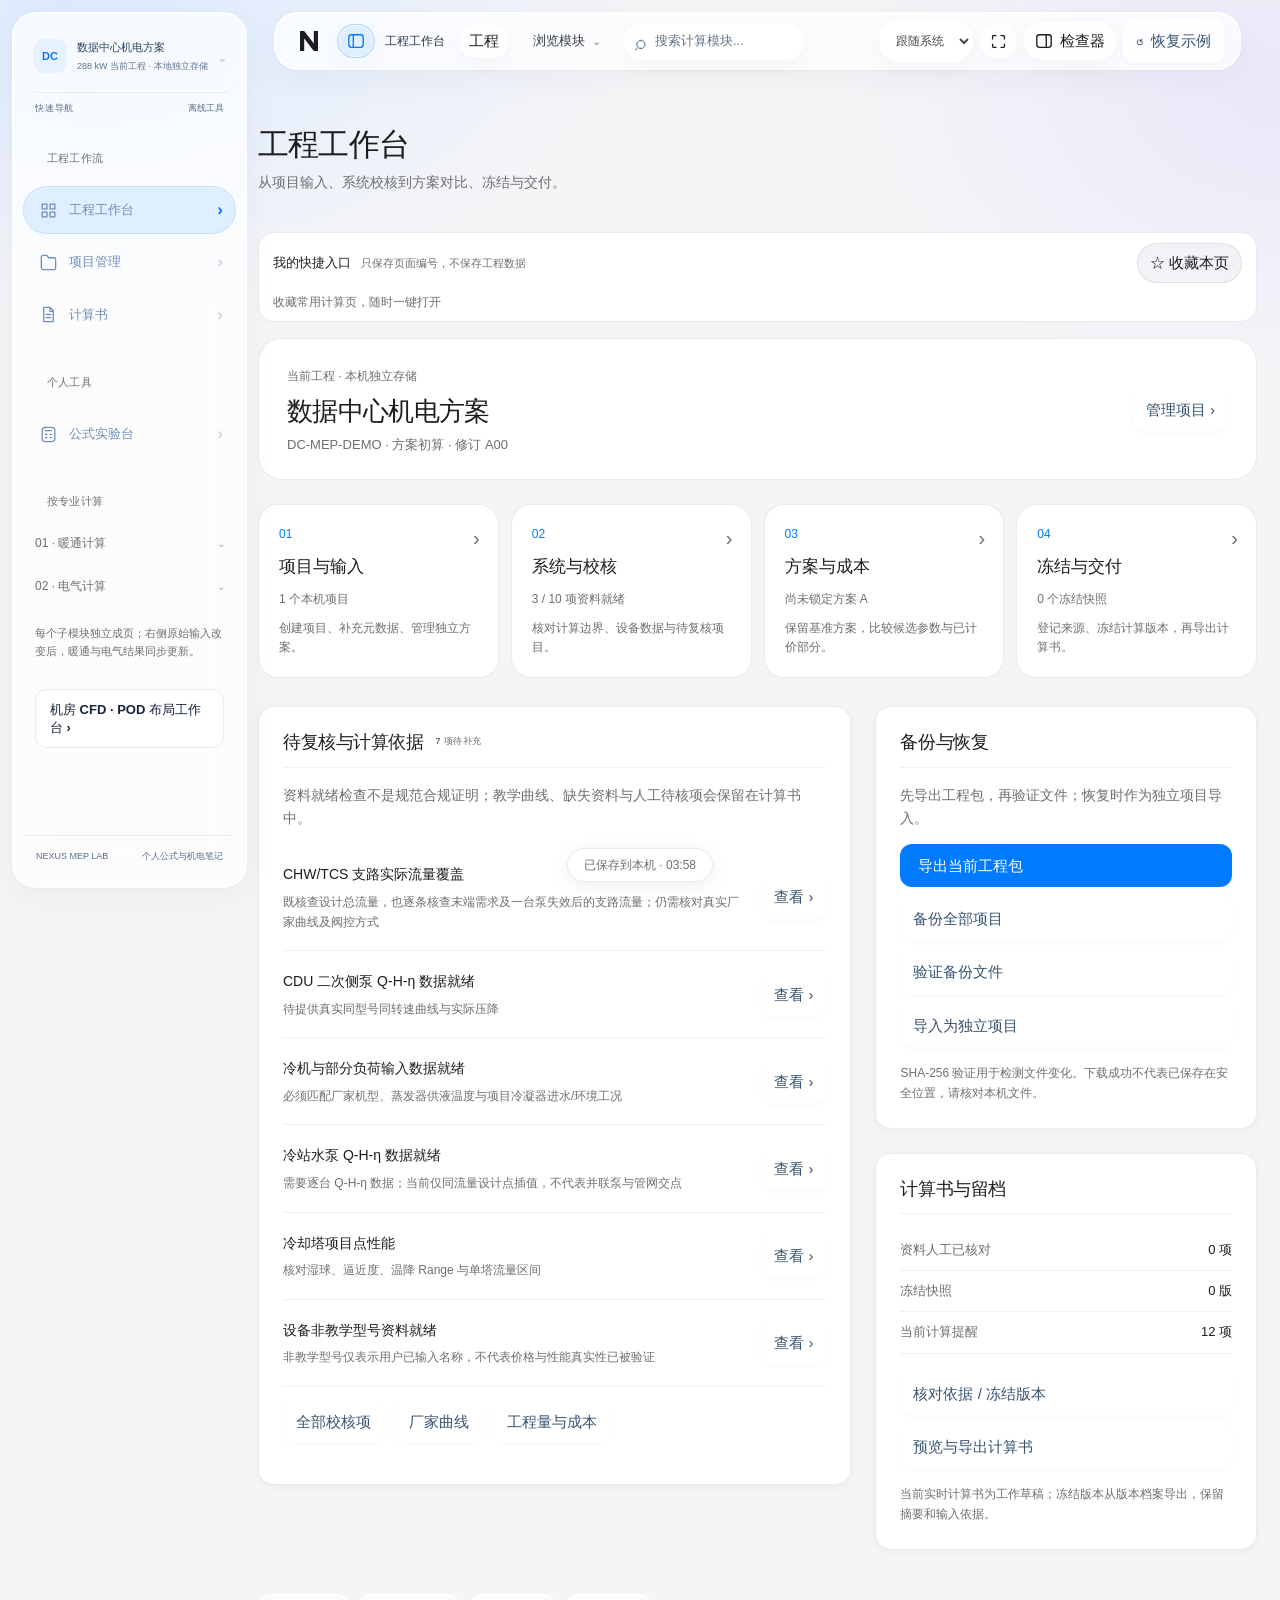
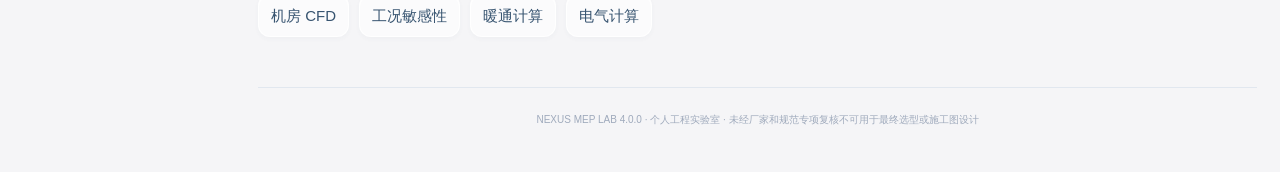
==== nexus-mep-lab/index.html @ e8d327d7 "Publish reviewed NEXUS MEP LAB 4.0.0 demo with updated offline cache" ====
<!doctype html>
<html lang="zh-CN"><head>
<meta charset="utf-8"><meta name="viewport" content="width=device-width,initial-scale=1,viewport-fit=cover">
<meta name="theme-color" content="#f6f8fb"><meta name="apple-mobile-web-app-capable" content="yes"><meta name="apple-mobile-web-app-status-bar-style" content="default"><meta name="format-detection" content="telephone=no">
<meta name="nexus-public-release" content="4.0.0">
<meta name="description" content="NEXUS MEP LAB 4.0.0：个人机电工程公式实验台，完全离线，手机电脑可用。提供空气、液体热平衡、三相电力与PUE反算。">
<title>NEXUS MEP LAB 4.0.0 · 个人工程实验室</title>
<link rel="manifest" href="./manifest.webmanifest">
<link rel="icon" href="./icon.svg" type="image/svg+xml">
<meta name="apple-mobile-web-app-title" content="NEXUS MEP">
<style>
:root{font-family:Manrope,"Microsoft YaHei","PingFang SC",Arial,sans-serif;color:#182840;background:#f3f6fb;font-synthesis:none;text-rendering:optimizeLegibility;-webkit-font-smoothing:antialiased;--blue:#306af4;--navy:#0c1b32;--text:#182840;--muted:#748198;--border:#e5eaf2;--shadow:0 12px 32px rgba(21,48,88,.035)}
*{box-sizing:border-box}body{margin:0;min-width:320px}button,input,select{font:inherit}button{cursor:pointer}button:focus-visible,input:focus-visible,select:focus-visible{outline:3px solid #a5bdff;outline-offset:2px}a{color:#2b64d9;text-decoration:none}a:hover{text-decoration:underline}.app{min-height:100vh;display:grid;grid-template-columns:248px minmax(0,1fr)}
.sidebar{position:sticky;top:0;align-self:start;height:100vh;background:#0c1930;color:#a5b3ca;padding:28px 15px;display:flex;flex-direction:column;overflow:auto;scrollbar-width:thin}.brand{display:flex;gap:12px;align-items:center;padding:2px 13px 30px;color:#fff}.brand-logo{display:grid;place-items:center;width:38px;height:38px;border-radius:12px;background:linear-gradient(135deg,#507dff,#20c6b9);box-shadow:0 4px 25px #194ba877;font-size:22px;font-weight:800}.brand-name{font-size:16px;letter-spacing:.08em;font-weight:800}.brand-tag{color:#6f87a7;letter-spacing:.18em;font-size:9px;margin-top:4px}.group-label{color:#7084a5;font-size:10px;font-weight:800;letter-spacing:.18em;margin:15px 13px 10px}.nav-link{border:0;width:100%;display:flex;align-items:center;text-align:left;gap:11px;padding:13px 14px;border-radius:10px;background:transparent;color:#9dafc8;font-size:13px;font-weight:700;margin:2px 0;transition:background .2s,color .2s}.nav-link:hover{background:#182941;color:#fff}.nav-link.active{color:#fff;background:#23457c;box-shadow:inset 3px 0 0 #5da4ff}.nav-icon{width:19px;text-align:center;font-size:17px;opacity:.85}.nav-index{margin-left:auto;font-size:10px;color:#6688bd}.sidebar-bottom{margin-top:auto}.side-tip{border:1px solid #273b58;background:linear-gradient(135deg,#152a47,#15223a);padding:14px;border-radius:13px;margin:20px 0 12px}.side-tip .pill{display:inline-block;font-size:9px;font-weight:800;background:#1f5a58;color:#7ee1c7;border-radius:20px;padding:5px 8px;letter-spacing:.12em}.side-tip strong{display:block;font-size:13px;color:white;margin-top:10px}.side-tip p{font-size:11px;line-height:1.8;margin:6px 0 0}.copyright{font-size:10px;text-align:center;color:#516783;padding-top:10px}
.workspace{min-width:0;max-width:100%;padding:0 36px 50px}.topbar{display:flex;align-items:center;justify-content:space-between;gap:16px;min-height:78px;border-bottom:1px solid #e8edf5}.breadcrumb{display:flex;align-items:center;gap:10px;font-size:12px;color:#8a97ac;font-weight:700}.breadcrumb b{color:#172945}.sep{color:#c5cfde}.top-actions{display:flex;align-items:center;gap:9px;flex-wrap:wrap}.status-dot{display:inline-block;width:7px;height:7px;border-radius:50%;background:#16b985;margin-right:6px}.status-label{color:#69798f;font-size:11px;margin-right:9px;font-weight:700}.btn{border:1px solid #dce4f0;color:#40506a;background:#fff;border-radius:9px;padding:9px 13px;display:inline-flex;align-items:center;gap:7px;font-size:12px;font-weight:800;white-space:nowrap}.btn:hover{border-color:#91b0fd;background:#f9fbff}.btn-primary{background:#2864ef;color:#fff;border-color:#2864ef;box-shadow:0 6px 18px #2d69ee25}.btn-primary:hover{background:#174ece;border-color:#174ece}.content{max-width:1340px;margin:0 auto}.page-head{padding:33px 0 24px;display:flex;align-items:flex-end;justify-content:space-between;gap:15px}.eyebrow{font-size:10px;color:#3775db;font-weight:900;letter-spacing:.18em;text-transform:uppercase}.page-title{font-size:29px;line-height:1.28;font-weight:850;letter-spacing:-.035em;margin:8px 0}.page-desc{margin:0;color:#7b879b;font-size:12px;line-height:1.9}.page-counter{font-weight:900;color:#99a8bf;font-size:12px;white-space:nowrap}.page-counter strong{font-size:24px;color:#223655;margin-right:3px}
.hero{border-radius:18px;background:linear-gradient(113deg,#0d2445 0%,#143b76 65%,#1a4d95 100%);padding:29px 33px;color:#fff;display:flex;justify-content:space-between;gap:20px;position:relative;overflow:hidden;min-height:192px}.hero:before{content:"";position:absolute;right:85px;top:-155px;width:430px;height:430px;border:1px solid #ffffff1f;border-radius:50%;box-shadow:0 0 0 55px #ffffff07,0 0 0 110px #ffffff06}.hero>*{position:relative}.hero .tiny{font-size:10px;letter-spacing:.16em;color:#83c9ff;font-weight:900}.hero h2{font-size:26px;font-weight:800;line-height:1.45;margin:11px 0 10px}.hero p{font-size:12px;opacity:.72;line-height:1.85;max-width:520px;margin:0}.hero-badge{align-self:center;display:flex;flex-direction:column;align-items:center;justify-content:center;min-width:134px;height:108px;background:#ffffff10;border:1px solid #ffffff22;border-radius:15px;backdrop-filter:blur(5px)}.hero-badge strong{font-size:37px;line-height:1.2}.hero-badge span{font-size:10px;color:#9dc4f3;margin-top:5px;letter-spacing:.06em}
.metric-grid{display:grid;grid-template-columns:repeat(4,minmax(0,1fr));gap:15px;margin:18px 0}.metric{background:#fff;border:1px solid var(--border);border-radius:13px;box-shadow:var(--shadow);padding:19px 20px;min-height:129px}.metric .m-head{display:flex;justify-content:space-between;gap:6px;color:#74849b;font-size:11px;font-weight:750}.metric .m-icon{background:#eef4ff;color:#447ad6;width:29px;height:29px;display:grid;place-items:center;border-radius:9px;font-size:14px}.metric .m-value{font-size:27px;font-weight:850;margin-top:12px;white-space:nowrap;color:#172946;letter-spacing:-.03em}.metric .m-unit{font-size:12px;color:#75849b;font-weight:650}.metric .m-foot{font-size:10px;color:#92a0b1;margin-top:6px;line-height:1.5}.metric.accent .m-value{color:#1e66e6}.metric.teal .m-value{color:#0ba987}.metric.orange .m-value{color:#c47c21}
.section-grid{display:grid;grid-template-columns:minmax(0,1.1fr) minmax(310px,.9fr);gap:17px;margin:18px 0}.section-grid.wide-left{grid-template-columns:minmax(0,1.15fr) minmax(300px,.85fr)}.box{background:#fff;border:1px solid var(--border);border-radius:14px;box-shadow:var(--shadow);padding:22px 23px;min-width:0}.box-h{display:flex;justify-content:space-between;align-items:center;gap:10px;margin-bottom:20px}.box h3{font-size:15px;margin:0;letter-spacing:-.01em;color:#20314b}.box .hint{font-size:11px;color:#9ba9ba}.section-h{display:flex;align-items:center;gap:10px;font-size:14px;font-weight:850;margin:0 0 18px}.section-h:before{content:"";width:4px;height:17px;border-radius:5px;background:#3778ef}.muted{color:#7b8aa0}.small{font-size:11px}.note-box{background:#f1f6ff;color:#536f99;border:1px solid #e2ecff;border-radius:9px;padding:11px 13px;font-size:11px;line-height:1.85}.note-box.warn{background:#fff7e9;border-color:#ffebc3;color:#9b692c}.note-box.danger{background:#fff0f0;border-color:#ffe0dd;color:#ab4c46}.vertical-gap{height:15px}
.field-grid{display:grid;grid-template-columns:repeat(2,minmax(0,1fr));gap:16px 17px}.field-grid.cols3{grid-template-columns:repeat(3,minmax(0,1fr))}.field.full{grid-column:1/-1}.field label{display:flex;align-items:center;justify-content:space-between;gap:7px;font-size:11px;color:#65748b;font-weight:800;margin-bottom:7px}.field label em{font-size:10px;color:#adb7c6;font-style:normal;font-weight:700}.field input,.field select{width:100%;border:1px solid #dde5f0;background:#fafcff;color:#21344d;height:40px;padding:0 11px;border-radius:8px;font-size:13px;font-weight:750;transition:border-color .15s,background .15s}.field input:focus,.field select:focus{outline:none;border-color:#4385f5;background:#fff;box-shadow:0 0 0 3px #4385f510}.field input.invalid{border-color:#e65b62;background:#fff3f4}.field .field-desc{display:block;font-size:10px;color:#9ca8b8;margin-top:6px;line-height:1.55}.fields-header{font-size:10px;text-transform:uppercase;color:#92a3ba;letter-spacing:.11em;font-weight:900;border-bottom:1px solid #edf1f6;padding:4px 0 12px;margin:24px 0 18px}.fields-header:first-child{margin-top:0}.range-row{display:flex;gap:13px;align-items:center}.range-row input[type=range]{flex:1;appearance:none;background:linear-gradient(90deg,#2f73f9,#2fc6b1);border:0;height:6px;padding:0;cursor:pointer;border-radius:20px}.range-row input[type=range]::-webkit-slider-thumb{appearance:none;height:16px;width:16px;background:#fff;border:4px solid #2f70f3;box-shadow:0 0 0 2px #dbe8ff;border-radius:50%}.range-val{width:60px;font-size:16px;font-weight:900;color:#2b67ec;text-align:right}
.summary-meter{height:12px;display:flex;overflow:hidden;background:#edf2f9;border-radius:20px;margin:16px 0 10px}.summary-meter .air{background:linear-gradient(90deg,#4f8bff,#366ce8)}.summary-meter .liq{background:linear-gradient(90deg,#29c7b1,#11ab8e)}.legend-row{display:flex;justify-content:space-between;align-items:center;gap:10px;margin:11px 0;color:#64758e;font-size:11px}.legend-dot{width:8px;height:8px;display:inline-block;border-radius:50%;margin-right:7px}.legend-dot.air{background:#3b7aff}.legend-dot.liq{background:#12b798}.legend-row strong{font-weight:800;color:#253953}.status-pill{display:inline-flex;align-items:center;gap:5px;font-size:10px;font-weight:800;border-radius:100px;padding:6px 9px;background:#edfaf5;color:#11936d}.status-pill.warn{background:#fff3dd;color:#b57820}.status-pill.danger{background:#ffe9e9;color:#cf4c57}
.warn-list{display:grid;gap:9px}.warn-item{padding:10px 12px;background:#fff8eb;border:1px solid #ffedcb;border-radius:9px;color:#916221;font-size:11px;line-height:1.7;display:flex;gap:10px}.warn-item .warn-chip{flex-shrink:0;color:#b27415;font-weight:900}.empty-state{font-size:12px;color:#1d9670;background:#edfaf5;border-radius:10px;padding:17px}
.formula-intro{font-size:12px;color:#7f8ca1;line-height:1.8;margin:-3px 0 17px}.steps{display:grid;gap:11px}.step{display:grid;grid-template-columns:29px minmax(0,1fr);gap:12px}.step-no{height:26px;width:26px;border-radius:9px;display:grid;place-items:center;background:#eaf1ff;color:#336be0;font-size:11px;font-weight:900}.step-body{background:#fbfcff;border:1px solid #eaf0f8;border-radius:10px;padding:15px;min-width:0}.step-body h4{font-size:12px;font-weight:900;color:#243854;margin:0 0 8px}.step-body .formula{font-family:"DM Sans",Consolas,monospace;font-size:15px;font-weight:750;letter-spacing:.01em;overflow-wrap:anywhere;color:#285ab6;margin:10px 0 7px}.step-body .substitution{background:#eff4fd;border-radius:7px;padding:10px 11px;font-family:Consolas,Monaco,monospace;font-size:12px;color:#344f78;line-height:1.7;overflow-wrap:anywhere}.step-body .answer{color:#0a9c7f;font-weight:900;font-size:13px;margin-top:10px}.step-body .explain{color:#8390a4;font-size:10px;line-height:1.85;margin-top:9px}.formula-panel{margin:20px 0}.formula-panel .box-h{margin-bottom:13px}
.pipeline{display:flex;align-items:center;gap:11px;flex-wrap:wrap}.pipeline-node{padding:18px 19px;border:1px solid #dfe8f5;background:#f6f9ff;border-radius:11px;flex:1;min-width:105px;text-align:center}.pipeline-node .node-icon{font-size:22px;margin-bottom:8px;color:#2d71dc}.pipeline-node strong{display:block;font-size:12px;color:#203454}.pipeline-node span{display:block;margin-top:5px;color:#8795aa;font-size:10px}.pipeline-arrow{color:#99afcf;font-size:18px}.pipeline.compact .pipeline-node{padding:12px}.pipeline.compact .pipeline-node strong{font-size:11px}.bar-title{font-size:11px;color:#74849b;font-weight:750;display:flex;justify-content:space-between}.strip{height:9px;border-radius:30px;background:#eaf0fa;overflow:hidden;margin-top:8px}.strip>div{height:100%;background:linear-gradient(90deg,#377af7,#25c2b3);border-radius:30px;max-width:100%;transition:width .25s}.strip.over>div{background:linear-gradient(90deg,#f8bb58,#eb6969)}.big-number{font-size:31px;font-weight:900;color:#204376;letter-spacing:-.035em;margin:13px 0 5px}.subtle-divider{border:0;border-top:1px solid #eef1f5;margin:17px 0}.kv-line{display:flex;justify-content:space-between;gap:12px;padding:11px 0;border-bottom:1px dashed #e8edf4;font-size:12px}.kv-line:last-child{border:0}.kv-line .label{color:#71819b}.kv-line strong{font-weight:900;color:#1f3655;white-space:nowrap}
.pie-row{display:flex;align-items:center;gap:23px}.donut{width:156px;height:156px;border-radius:50%;display:grid;place-items:center;flex-shrink:0;background:conic-gradient(#18bea3 0 var(--liquid),#3c78e9 var(--liquid) 100%)}.donut-center{height:109px;width:109px;border-radius:50%;background:#fff;display:flex;flex-direction:column;align-items:center;justify-content:center;color:#203957}.donut-center strong{font-size:23px;font-weight:900}.donut-center span{font-size:10px;color:#8491a6;margin-top:3px}.donut-info{flex:1}.donut-info .legend-row{padding:5px 0;border-bottom:1px solid #edf1f5}.donut-info .legend-row:last-child{border:0}
.thermal{display:flex;align-items:center;justify-content:space-between;gap:12px;margin:10px 0}.thermal-tube{flex:1;border-radius:10px;padding:15px 12px;background:#eef6ff;border:1px solid #d8e9ff;text-align:center}.thermal-tube.hot{background:#fff5ee;border-color:#ffe7d5}.thermal-tube b{display:block;font-size:20px;color:#286acc}.thermal-tube.hot b{color:#de8551}.thermal-tube span{font-size:10px;color:#7d8fa7}.thermal-arrow{color:#a5b4c7}.mini-table{width:100%;border-collapse:collapse;font-size:11px}.mini-table th{text-align:left;background:#f3f6fb;padding:11px 9px;color:#74829a;font-weight:800}.mini-table td{border-bottom:1px solid #edf1f7;padding:11px 9px;color:#465773}.mini-table th:last-child,.mini-table td:last-child{text-align:right}.formula-ref{font-size:12px;line-height:1.9;color:#718198;padding:16px;background:#f6f9fe;border:1px solid #e8eef8;border-radius:10px}
.footer{font-size:10px;color:#9faabc;text-align:center;margin-top:35px;padding-bottom:10px}.toast{position:fixed;bottom:27px;right:27px;border-radius:12px;color:#fff;background:#172d4d;padding:14px 18px;box-shadow:0 12px 45px #142d4560;font-size:12px;font-weight:750;z-index:1000;max-width:min(350px,80vw)}.toast.error{background:#bf4148}
@media(max-width:1130px){.workspace{padding:0 22px 35px}.sidebar{width:214px}.app{grid-template-columns:214px minmax(0,1fr)}.metric-grid{grid-template-columns:repeat(2,minmax(0,1fr))}.field-grid.cols3{grid-template-columns:repeat(2,minmax(0,1fr))}.section-grid{grid-template-columns:1fr}.section-grid.wide-left{grid-template-columns:1fr}}
@media(max-width:740px){.app{display:block}.sidebar{position:relative;width:100%;height:auto;padding:11px 12px;overflow:visible}.brand{padding:6px 7px 11px}.brand-tag,.sidebar-bottom,.group-label,.nav-index{display:none}.nav-links{display:flex;overflow-x:auto;gap:5px;white-space:nowrap;scrollbar-width:none}.nav-links::-webkit-scrollbar{display:none}.nav-link{width:auto;flex-shrink:0;display:inline-flex;margin:0;padding:9px 11px;font-size:11px}.nav-icon{font-size:13px;width:auto}.workspace{padding:0 14px 25px}.topbar{min-height:65px}.status-label{display:none}.top-actions{gap:5px}.top-actions .btn{padding:8px 9px;font-size:11px}.page-head{padding:24px 0 17px}.page-title{font-size:23px}.page-counter{display:none}.hero{padding:22px;min-height:165px}.hero h2{font-size:19px}.hero-badge{display:none}.metric-grid{gap:10px}.metric{padding:15px;min-height:112px}.metric .m-value{font-size:21px}.box{padding:16px}.section-grid{gap:11px}.pie-row{flex-direction:column;align-items:stretch}.donut{margin:auto}.pipeline-arrow{display:none}.pipeline-node{min-width:41%}.thermal{flex-wrap:wrap}.thermal-tube{min-width:39%}}
@media(max-width:420px){.field-grid,.field-grid.cols3{grid-template-columns:1fr}.top-actions .btn:nth-child(2){display:none}.metric-grid{grid-template-columns:1fr 1fr}.metric .m-value{font-size:19px}}
@media print{.sidebar,.topbar,.top-actions,.btn,.footer,.side-tip{display:none!important}.app{display:block}.workspace{padding:0}.page-head{padding:10px 0}.section-grid{grid-template-columns:1fr 1fr}.box,.metric{box-shadow:none;break-inside:avoid}.content{max-width:100%}body{background:#fff}.formula-panel{break-before:page}}

/* v2 extension: OEM tabular datasets, design traceability and season comparisons. */
.curve-input{padding:16px 0;border-bottom:1px solid #e8edf5}.curve-input h3{font-size:13px;margin:0 0 8px;color:#28426a}.curve-input p{font-size:11px;line-height:1.8;color:#73839b;margin:0 0 9px}.curve-data{width:100%;min-height:113px;resize:vertical;border:1px solid #d6e1f1;background:#f8fbff;padding:12px 13px;line-height:1.65;font-size:12px;font-family:Consolas,"Courier New",monospace;border-radius:10px;color:#263a58}.curve-data:focus{outline:2px solid #c5d9ff;border-color:#4179f1}.preset-bar{display:flex;flex-wrap:wrap;gap:8px;margin:13px 0 17px}.preset-bar .btn{font-size:10px}.reference-list{font-size:12px;line-height:1.9;color:#637590}.reference-list p{border-bottom:1px solid #edf1f7;padding:8px 0}.reference-list b{color:#30496d}.reference-list a{color:#2b69d4;text-decoration:none}.reference-list a:hover{text-decoration:underline}.muted-small{font-size:10px;line-height:1.9;color:#8a98ac;margin:10px 0}.table-scroll{width:100%;overflow:auto}.table-scroll table{min-width:620px}.compliance-table td{vertical-align:middle;line-height:1.6}.compliance-table th:nth-child(2){min-width:150px}.compliance-table th:nth-child(3){min-width:125px}.metric .m-value{overflow-wrap:anywhere}.section-grid.wide-left .box{min-width:0}

.curve-charts{display:grid;grid-template-columns:1fr;gap:13px}.chart-card{min-width:0;border:1px solid #e4ecf7;border-radius:10px;padding:12px;background:#fbfcff}.chart-card svg{display:block;width:100%;height:auto;max-width:520px}.chart-title{font-size:11px;font-weight:900;color:#304968;display:flex;gap:8px;align-items:center;justify-content:space-between}.chart-title span{font-size:9px;color:#8898ac;font-weight:500}@media(min-width:900px){.curve-charts{grid-template-columns:repeat(2,minmax(0,1fr))}}

/* v5 catalog, network and economics */
.selected-devices{display:flex;flex-wrap:wrap;gap:7px;margin:0 0 15px}.selected-devices span{font-size:11px;background:#edf4ff;color:#385981;border:1px solid #dbe6fb;border-radius:9px;padding:9px 12px}.selected-devices b{color:#274b82}.selected-devices em{font-style:normal;font-size:10px;color:#b17c3e}.hyd-title{font-size:14px;color:#243d65;margin:22px 0 12px}.hyd-title:first-child{margin-top:4px}

/* v6: workflow-oriented navigation and interactive architecture schematic */
.nav-group-name{display:block;color:#6d85a8;font-size:9px;font-weight:800;letter-spacing:.1em;margin:20px 13px 6px;padding-top:8px;border-top:1px solid #203652}
.design-chain{max-width:920px;margin:auto}.design-stage{display:grid;grid-template-columns:1fr;gap:13px}.design-stage.two{grid-template-columns:repeat(2,minmax(0,1fr))}.design-node{position:relative;border:1px solid #dbe6f4;background:linear-gradient(155deg,#fcfdff,#f4f8ff);padding:22px;border-radius:14px;display:flex;flex-direction:column;text-align:left;align-items:flex-start;gap:5px;min-width:0;color:#253752;transition:transform .15s,box-shadow .15s,border-color .15s}.design-node:hover{transform:translateY(-2px);border-color:#8fb0f0;box-shadow:0 12px 28px #2e64b013}.design-node .node-icon{font-size:20px;color:#3472d8}.design-node b{font-size:12px}.design-node strong{font-size:22px;color:#1b539e;overflow-wrap:anywhere}.design-node small{font-size:11px;color:#75869e}.design-node .jump{font-size:10px;color:#1f6cd1;font-weight:750;margin-top:5px}.design-arrow{text-align:center;padding:15px;color:#7f92b3;font-size:11px;font-weight:750}.readiness-list{display:grid;gap:9px}.readiness-item{width:100%;border:1px solid #e3ebf6;background:#fbfcff;border-radius:10px;display:flex;gap:16px;align-items:center;padding:13px 15px;text-align:left}.readiness-item:hover{background:#f0f5ff}.readiness-item span:nth-child(2){flex:1;min-width:0}.readiness-item b{display:block;font-size:12px;color:#263b5a}.readiness-item small{display:block;font-size:10px;line-height:1.8;color:#778aa2;margin-top:3px}.readiness-item em{font-size:16px;color:#3972ce;font-style:normal}.readiness-badge{display:inline-flex;align-items:center;border-radius:8px;padding:6px 8px;min-width:83px;justify-content:center;font-size:10px;font-weight:800;white-space:nowrap}.readiness-badge.good{background:#e4f9f0;color:#078664}.readiness-badge.pending{background:#fff0d9;color:#a76b17}
@media(max-width:740px){.nav-group-name{display:none}.design-stage.two{grid-template-columns:repeat(2,minmax(0,1fr))}.design-node{padding:14px}.design-node strong{font-size:17px}.readiness-item{gap:9px}.readiness-badge{min-width:60px;font-size:9px}}
@media(max-width:430px){.design-stage.two{grid-template-columns:1fr}.design-node{padding:13px}.readiness-item{flex-wrap:wrap}}

/* V7 topology and pump curve workbench */
.topo-diagrams{display:grid;grid-template-columns:1fr 1fr;gap:18px}
.topo-track{background:#112538;border:1px solid #294054;border-radius:10px;padding:16px;min-width:0}
.topo-row-title{font-size:14px;font-weight:800;color:#dcebf5;margin-bottom:14px}
.topo-node{display:flex;flex-wrap:wrap;gap:8px;align-items:center;padding:9px 10px;margin-bottom:7px;border-radius:7px;background:#1b3648;border:1px solid #3a5262;font-size:12px;min-width:0}
.topo-node b{color:#f3fafc;font-size:13px}.topo-node small{color:#aac3cc}.topo-node em{font-style:normal;color:#6fe1c8}.topo-dn{color:#9cc5e8}
.topo-line{color:#2dd4bf}.topo-edit-table input,.topo-edit-table select{min-width:78px;max-width:145px;font-size:12px;padding:8px}
.topo-edit-table td{vertical-align:middle;white-space:nowrap}.topo-edit-table th{white-space:nowrap}
.topo-buttons{display:flex;gap:4px}.btn-xs{font-size:11px!important;padding:6px 8px!important;white-space:nowrap}.btn-red{color:#ff9b9b!important}
.topo-advanced{margin-top:15px}.topo-advanced summary{cursor:pointer;color:#84ceea;font-weight:650}.topo-advanced textarea{margin-top:12px}
.topo-result-block{margin-top:24px;padding-top:20px;border-top:1px solid #2c465c}.topo-result-block:first-child{margin-top:0;padding-top:0;border-top:0}
.topo-result-head{display:flex;justify-content:space-between;gap:14px;align-items:center;margin-bottom:14px}.topo-result-head h3{margin:0}
.topo-outage{padding:12px 14px;background:#1b3445;border-radius:7px;color:#d4edeb;margin:15px 0}
.chart-legend{display:flex;flex-wrap:wrap;gap:19px;color:#acc1d2;font-size:12px;margin:18px 0 8px}.chart-legend i{display:inline-block;width:19px;border-top:3px solid;margin-right:7px;vertical-align:middle}.chart-legend .legend-blue{border-color:#60a5fa}.chart-legend .legend-teal{border-color:#2dd4bf}.chart-legend .legend-dashed{border-color:#f59e0b;border-top-style:dashed}
.pump-plot{display:block;width:100%;max-height:355px;border-radius:10px;margin:0 0 15px}.chart-tick{font:12px Arial,sans-serif;fill:#9eb7c8}.chart-label{font:12px Arial,sans-serif;fill:#e0ebf0}
@media(max-width:780px){.topo-diagrams{grid-template-columns:1fr}.topo-result-head{align-items:flex-start;flex-direction:column}.topo-track{overflow:hidden}.topo-node{margin-left:0!important}.pump-plot{min-width:0}}

.chart-scroll{overflow-x:auto;max-width:100%;border-radius:10px}.pump-plot{min-width:620px}

/* ==========================================================
   V8 — Engineering workspace UI. Design inspiration:
   shadcn/ui dashboard patterns, xyflow node navigation and
   EPANET-JS's engineering workbench information hierarchy.
   No third-party styling or source code has been copied.
   ========================================================== */
:root{
 --blue:#2866e8;--navy:#111e35;--text:#15253e;--muted:#738096;
 --border:#e1e8f0;--shadow:0 6px 25px rgba(28,50,85,.035);
 --surface:#ffffff;--surface-alt:#f6f8fc;
 font-family:Inter,"Segoe UI","PingFang SC","Microsoft YaHei",sans-serif;
}
html{scroll-behavior:smooth}body{background:#f5f7fb;line-height:1.5}
.app.v8-layout{grid-template-columns:260px minmax(0,1fr)}
.v8-layout .sidebar{width:260px;padding:21px 12px 14px;background:#111d31;overflow-y:auto;border-right:1px solid #24324a;z-index:51}
.v8-layout .brand{padding:1px 10px 21px;gap:11px;border-bottom:1px solid #233047;margin:0 3px 17px}
.v8-layout .brand-logo{width:38px;height:38px;flex:none;border-radius:11px;background:#2f72ef;color:#fff;font-size:21px;box-shadow:0 8px 16px #04183144;position:relative}
.brand-logo-dot{position:absolute;right:6px;top:6px;background:#3be0c5;width:6px;height:6px;border-radius:50%;border:1px solid #ddefff}
.v8-layout .brand-name{font-size:15px;letter-spacing:.025em;font-weight:800;white-space:nowrap}
.v8-layout .brand-name span{color:#83e5d4!important}
.v8-layout .brand-tag{font-size:9px;letter-spacing:.09em;color:#8095b6;margin-top:3px}
.sidebar-close{display:none;border:0;background:transparent;color:#dce6f9;font-size:25px;margin-left:auto}
.project-switch{width:100%;border:1px solid #31415a;display:flex;align-items:center;gap:10px;background:#1b2b43;color:#e9f3ff;text-align:left;border-radius:10px;padding:11px 10px;margin:0 0 19px;transition:background .2s}
.project-switch:hover{background:#243b59}
.project-symbol{display:grid;place-items:center;width:35px;height:35px;background:#315a83;color:#e8f6ff;border-radius:9px;font-weight:900;font-size:11px;flex-shrink:0}
.project-text{display:block;flex:1;min-width:0}.project-text b{display:block;font-size:11px;white-space:nowrap;overflow:hidden;text-overflow:ellipsis}.project-text small{display:block;font-size:9px;color:#94aac5;margin-top:4px;white-space:nowrap;overflow:hidden;text-overflow:ellipsis}.project-chevron{color:#8aa1c2}
.side-section-top{display:flex;justify-content:space-between;align-items:center;padding:1px 12px 10px;font-size:9px;font-weight:800;color:#6f8baa;letter-spacing:.09em}
.side-section-top span:last-child{color:#a5b5ca;letter-spacing:0}
.v8-layout .nav-links{display:block;overflow:visible;white-space:normal}
.v8-layout .nav-section{padding:0 0 11px;border-bottom:1px solid #233047;margin-bottom:10px}
.v8-layout .nav-section:last-child{border-bottom:0}
.v8-layout .nav-group-name{display:flex;justify-content:space-between;align-items:center;font-size:10px;text-transform:none;letter-spacing:.04em;color:#8195af;font-weight:750;padding:7px 10px 9px;margin:0;border:0}
.v8-layout .nav-group-name small{font-size:9px;font-weight:800;background:#283850;border-radius:5px;color:#94adc6;padding:2px 6px}
.v8-layout .nav-link{width:100%;padding:9px 11px;gap:12px;color:#afbed1;font-size:12px;margin:2px 0;border-radius:8px;position:relative;min-height:37px}
.v8-layout .nav-link:hover{background:#1b304d;color:#f4f8ff}
.v8-layout .nav-link.active{background:#274d82;color:#fff;box-shadow:none}
.v8-layout .nav-link.active:before{content:"";width:3px;height:19px;border-radius:3px;background:#64d9cb;position:absolute;left:-12px;top:9px}
.v8-layout .nav-icon{width:21px;display:grid;place-items:center;font-size:17px;color:#a9c8ee;opacity:1}
.v8-layout .nav-link.active .nav-icon{color:#a6f3e4}
.nav-name{min-width:0;flex:1;text-align:left}.nav-chevron{margin-left:auto;font-size:18px;opacity:.38}
.v8-layout .sidebar-bottom{padding:0 3px}
.v8-layout .side-tip{border:1px solid #283c56;background:linear-gradient(155deg,#1a3049,#182940);border-radius:11px;padding:14px;margin:15px 0}
.side-tip-head{font-size:9px;color:#70debf;letter-spacing:.11em;font-weight:800;display:flex;align-items:center;gap:6px}.side-tip-head i{width:6px;height:6px;background:#4cdfb5;border-radius:50%}
.v8-layout .side-tip strong{font-size:11px;font-weight:750;color:#ebf5ff;margin-top:11px}.v8-layout .side-tip p{font-size:10px;color:#91a8c3;line-height:1.75}
.sidebar-version{font-size:9px;display:flex;justify-content:space-between;color:#617d9a;padding:2px 10px 5px}.sidebar-version b{color:#94b9ee}
.v8-layout .workspace{padding:0 32px 38px;background:#f5f7fb;min-width:0}
.v8-layout .content{max-width:1480px;margin:0 auto}
.v8-layout .topbar{min-height:70px;background:#fff;border-bottom:1px solid #e6ebf2;position:sticky;top:0;z-index:30;padding:0 32px;margin:0 -32px;gap:18px}
.top-left{display:flex;align-items:center;min-width:170px;gap:12px}.v8-layout .breadcrumb{font-size:12px;color:#8593a6;letter-spacing:0}.v8-layout .breadcrumb b{font-size:12px;color:#25384f}.crumb-home{color:#65768e}
.icon-button{background:#fff;border:1px solid #e3e9f2;display:grid;place-items:center;color:#51637b;font-size:19px;width:36px;height:36px;border-radius:9px;flex:none}
.icon-button:hover{background:#f0f5ff;border-color:#c8dafa}.mobile-menu,.mobile-tools{display:none}
.search-trigger{height:37px;width:min(280px,25vw);display:flex;align-items:center;gap:9px;border:1px solid #e0e8f0;background:#f6f8fb;border-radius:9px;color:#8e9aae;padding:0 11px;text-align:left;font-size:11px}
.search-trigger:hover{background:#eef4ff;border-color:#a9c8f8}.search-glyph{font-size:21px;line-height:1;color:#66829f}.search-placeholder{flex:1;min-width:0;white-space:nowrap;overflow:hidden;text-overflow:ellipsis}.search-trigger kbd{font-size:10px;color:#8ea0b5;border:1px solid #d4deea;border-radius:5px;padding:2px 5px;white-space:nowrap;background:#fff}
.top-toolbox{display:flex;align-items:center;gap:15px;margin-left:auto;min-width:0}
.saved-badge{font-size:10px;color:#7b8b9d;white-space:nowrap}.saved-badge i{display:inline-block;width:6px;height:6px;border-radius:50%;background:#1cb991;margin-right:5px;vertical-align:middle}
.v8-layout .top-actions{display:flex;gap:5px;flex-wrap:nowrap}.v8-layout .btn{padding:9px 12px;border-radius:8px;font-size:11px;box-shadow:none;min-height:35px}.v8-layout .btn-primary{background:#2568e7;border-color:#2568e7;color:#fff}.v8-layout .btn-primary:hover{background:#134bc5}
/* global context deck */
.control-deck{background:#fff;border:1px solid #e1e8f1;border-radius:14px;margin:25px 0 7px;padding:18px 20px 14px;box-shadow:0 4px 20px #142d4710;position:relative;overflow:hidden}
.control-deck:before{content:"";position:absolute;left:0;top:0;bottom:0;width:4px;background:linear-gradient(#3377f4,#2fc6b1)}
.deck-topline{display:flex;justify-content:space-between;align-items:baseline;margin-bottom:14px;gap:12px}
.deck-title{display:flex;gap:10px;align-items:center}.deck-kicker{font-weight:850;font-size:9px;color:#2d71d7;letter-spacing:.13em}.deck-title strong{font-size:13px;color:#293e5b}.deck-pulse{font-size:9px;padding:4px 8px;color:#168875;background:#e7f9f2;border-radius:30px;font-weight:750}
.deck-help{font-size:10px;color:#96a2b1}
.deck-controls{display:grid;grid-template-columns:repeat(4,minmax(0,1fr));gap:12px}
.deck-field{display:flex;align-items:center;justify-content:space-between;min-width:0;gap:9px;background:#f7f9fd;border:1px solid #e9eef6;padding:7px 9px 7px 12px;border-radius:9px}
.deck-field>span{font-size:11px;font-weight:780;color:#566781;white-space:nowrap}.deck-field em{font-weight:650;font-style:normal;color:#acb7c7;font-size:10px}
.deck-field input{width:84px;min-width:50px;text-align:right;background:#fff;border:1px solid #d9e3f0;border-radius:6px;padding:7px 8px;font-size:13px;color:#223c5a;font-weight:850;height:32px}
.deck-field input:focus{border-color:#4385f5;outline:3px solid #dce9ff}.deck-field input.invalid{border-color:#e5596e;background:#fff3f4}
.deck-summary{display:flex;align-items:center;gap:23px;flex-wrap:wrap;margin-top:13px;padding-top:12px;border-top:1px solid #edf1f7;min-height:27px}
.deck-stat{font-size:10px;color:#7a8798;display:flex;align-items:center;gap:6px;white-space:nowrap}.deck-stat strong{font-size:11px;color:#243e63}.deck-bullet{display:inline-block;width:7px;height:7px;border-radius:50%}.deck-bullet.hot{background:#f0a442}.deck-bullet.blue{background:#4c8ef1}.deck-bullet.teal{background:#1cbf9b}.deck-bullet.amber{background:#d99c55}
.deck-jump{color:#2569d9;border:0;background:none;font-size:10px;font-weight:800;white-space:nowrap;margin-left:auto;padding:4px}
/* title & information density */
.v8-layout .page-head{padding:26px 0 19px}.v8-layout .eyebrow{color:#5478b0;font-size:10px;letter-spacing:.13em}
.v8-layout .page-title{color:#192d49;margin:5px 0 7px;font-size:27px;font-weight:820;letter-spacing:-.02em}.v8-layout .page-desc{font-size:11px;color:#8390a3}.v8-layout .page-counter{color:#a2b1c4;font-size:11px}.v8-layout .page-counter strong{font-size:21px;color:#47607e}
.v8-layout .hero{background:linear-gradient(108deg,#132c4c 0%,#183b64 62%,#175a72 100%);border-radius:14px;padding:27px 31px;min-height:175px}.v8-layout .hero:before{right:56px;top:-175px}.v8-layout .hero .tiny{color:#6ce2d0;font-size:10px}.v8-layout .hero h2{font-size:24px}.v8-layout .hero p{font-size:11px}.v8-layout .hero-badge{background:#ffffff0b;min-width:140px;border:1px solid #7ba2cd30}
.v8-layout .metric-grid{gap:12px;margin:15px 0}.v8-layout .metric{padding:17px;min-height:116px;border:1px solid #e6ecf3;border-radius:12px;background:linear-gradient(180deg,#fff,#fbfcff)}.v8-layout .metric .m-head{font-size:11px;color:#77879f}.v8-layout .metric .m-value{font-size:25px;margin-top:9px;color:#1d3454}.v8-layout .metric.accent .m-value{color:#2368d7}.v8-layout .metric.teal .m-value{color:#119f89}.v8-layout .metric.orange .m-value{color:#be7e35}.v8-layout .metric .m-icon{width:28px;height:28px;font-size:14px;background:#edf3fd;color:#4d7bc2}.v8-layout .metric .m-foot{font-size:10px;color:#91a0b0}
.v8-layout .box{border-radius:13px;box-shadow:0 3px 16px #1b324807;padding:21px 22px;border-color:#e5eaf0}.v8-layout .box-h{margin-bottom:16px;padding-bottom:13px;border-bottom:1px solid #eef1f5}.v8-layout .box h3{font-size:14px;color:#223a58}.v8-layout .box .hint{font-size:9px;letter-spacing:.05em;font-weight:750;color:#9babc0}.v8-layout .section-grid{gap:14px;margin:15px 0}.v8-layout .field-grid{gap:14px}.v8-layout .field label{font-size:11px}.v8-layout .field input,.v8-layout .field select{height:39px;background:#fbfcff;border-radius:7px}.v8-layout .field input:hover,.v8-layout .field select:hover{border-color:#aec5e5}.v8-layout .note-box{border-radius:9px;font-size:11px;line-height:1.8}.v8-layout .fields-header{margin:17px 0 14px}.v8-layout .fields-header:first-child{margin-top:0}
/* schematic / results */
.v8-layout .design-chain{max-width:1000px}.v8-layout .design-node{background:linear-gradient(140deg,#fff,#f4f8fc);border-radius:11px;padding:17px 21px}.v8-layout .design-node .node-icon{font-size:19px;background:#eaf2ff;padding:4px 9px;border-radius:7px}.v8-layout .design-node strong{font-size:20px}.v8-layout .design-node small{font-size:10px}.v8-layout .design-node:hover{transform:translateY(-2px);border-color:#8fb8ef;box-shadow:0 8px 21px #245d9f13}.v8-layout .design-arrow{padding:11px 0;color:#7295bd}.v8-layout .readiness-item{border-radius:9px}.v8-layout .readiness-item:hover{background:#f2f7ff}
.v8-layout .topo-track{background:#162c41;border-radius:11px;border-color:#2b4b63}.v8-layout .topo-node{background:#1e3c53;border-color:#365c72}.v8-layout .topo-diagrams{gap:13px}.v8-layout .chart-card{border-radius:11px}.v8-layout .mini-table{font-size:11px}.v8-layout .mini-table th{background:#f3f6fb;color:#6d7c90}.v8-layout .mini-table td{color:#445a78}.v8-layout .topo-edit-table input,.v8-layout .topo-edit-table select{border:1px solid #d7e2ee;background:#fff;border-radius:6px}
.v8-layout .formula-panel{border-left:3px solid #4c82ed}.v8-layout .step-no{background:#eaf2ff;color:#3974dc}.v8-layout .step-body .formula{font-size:12px}
.v8-layout .footer{padding:24px 0 12px;border-top:1px solid #e1e7ef;margin-top:30px}
/* command palette */
.command-modal[hidden]{display:none!important}.command-modal{position:fixed;inset:0;z-index:1200;display:flex;justify-content:center;align-items:flex-start;padding:10vh 16px 25px}.command-backdrop{position:absolute;inset:0;background:#0b1930a6;backdrop-filter:blur(3px)}
.command-box{position:relative;background:#fff;max-width:620px;width:100%;max-height:min(80vh,760px);display:flex;flex-direction:column;border-radius:14px;box-shadow:0 30px 100px #06172f70;overflow:hidden;border:1px solid #dde4ee}
.command-searchline{display:flex;align-items:center;gap:15px;padding:18px 19px;border-bottom:1px solid #e6ecf4}.command-searchline>span{font-size:26px;color:#6483a5;line-height:1}.command-searchline input{font-size:15px;border:0;outline:0;flex:1;min-width:0;color:#203952}.command-searchline button{font-size:10px;color:#8b9bad;border:1px solid #e3e9f2;border-radius:6px;padding:6px 9px;background:#f8fafc}
.command-caption{font-size:10px;padding:12px 20px 6px;letter-spacing:.08em;color:#8ea1b8;font-weight:800}.command-results{overflow-y:auto;padding:5px 11px 14px}.command-item{display:flex;align-items:center;gap:14px;width:100%;border:0;background:#fff;text-align:left;border-radius:9px;padding:12px;color:#283b56}.command-item:hover,.command-item:focus{background:#eef5ff;outline:none}.command-icon{width:34px;height:34px;border-radius:8px;display:grid;place-items:center;background:#eaf1fb;color:#2867d0;font-size:19px}.command-main{flex:1;min-width:0}.command-main b{display:block;font-size:13px}.command-main small{display:block;font-size:10px;color:#8190a6;margin-top:3px;white-space:nowrap;overflow:hidden;text-overflow:ellipsis}.command-arrow{color:#9aacc2}.command-empty{font-size:12px;padding:26px;color:#8d9cac;text-align:center}.command-bottom{padding:10px 18px;background:#f6f8fc;border-top:1px solid #e3e9f2;display:flex;justify-content:space-between;font-size:10px;color:#8998ad}
.mobile-shade{display:none}
@media(max-width:1300px){.app.v8-layout{grid-template-columns:235px minmax(0,1fr)}.v8-layout .sidebar{width:235px}.v8-layout .workspace{padding:0 23px 32px}.v8-layout .topbar{margin:0 -23px;padding:0 23px}.saved-badge{display:none}.deck-field{flex-direction:column;align-items:stretch;gap:5px}.deck-field input{width:100%;text-align:left}}
@media(max-width:1050px){.search-trigger{width:39px;justify-content:center;padding:0}.search-placeholder,.search-trigger kbd{display:none}.v8-layout .deck-controls{grid-template-columns:repeat(4,minmax(0,1fr))}}
@media(max-width:980px){
 .app.v8-layout{display:block}.v8-layout .sidebar{position:fixed;top:0;left:0;bottom:0;height:100dvh;width:min(300px,86vw);z-index:82;transform:translateX(-105%);transition:transform .2s ease;box-shadow:none}
 .sidebar-open .sidebar{transform:translateX(0);box-shadow:14px 0 45px #0b1f4a36}.sidebar-open .mobile-shade{display:block;position:fixed;inset:0;background:#0e203d83;z-index:81}
 .sidebar-close{display:block}.v8-layout .nav-links{display:block}.v8-layout .sidebar-bottom{display:block}.v8-layout .nav-group-name{display:flex}.v8-layout .nav-link{display:flex;width:100%;flex-shrink:1}
 .v8-layout .workspace{padding:0 20px 30px}.v8-layout .topbar{padding:0 20px;margin:0 -20px;min-height:62px}.mobile-menu{display:grid}
 .v8-layout .page-counter{display:none}
}
@media(max-width:740px){
 .v8-layout .workspace{padding:0 14px 28px}.v8-layout .topbar{padding:0 14px;margin:0 -14px;min-height:59px;gap:8px}.top-left{min-width:0}.v8-layout .breadcrumb{white-space:nowrap;font-size:11px}.v8-layout .breadcrumb b{max-width:115px;overflow:hidden;text-overflow:ellipsis;white-space:nowrap}.v8-layout .topbar .crumb-home,.v8-layout .topbar .sep{display:none}
 .search-trigger{margin-left:auto}.mobile-tools{display:grid}.v8-layout .top-actions{display:none;position:absolute;right:12px;top:58px;background:#fff;border:1px solid #e0e8f2;box-shadow:0 15px 30px #182c4940;padding:10px;border-radius:10px;z-index:60;width:170px;flex-direction:column}.v8-layout .top-actions.is-open{display:flex}.v8-layout .top-actions .btn{display:flex!important;justify-content:flex-start}
 .control-deck{margin:14px 0 2px;padding:14px 13px}.deck-topline{margin-bottom:11px}.deck-title{gap:6px}.deck-title strong{font-size:12px}.deck-kicker{font-size:8px}.deck-help{display:none}.deck-controls{grid-template-columns:repeat(2,minmax(0,1fr))!important;gap:7px}.deck-field{padding:7px 9px;gap:4px}.deck-field>span{font-size:10px}.deck-field input{height:30px;font-size:12px}.deck-summary{gap:7px 12px;margin-top:11px;padding-top:10px}.deck-stat{font-size:10px}.deck-stat strong{font-size:10px}.deck-jump{margin-left:0}
 .v8-layout .page-head{padding:21px 0 14px}.v8-layout .page-title{font-size:23px}.v8-layout .hero{padding:20px;min-height:140px}.v8-layout .hero h2{font-size:20px}.v8-layout .hero-badge{display:none}.v8-layout .metric-grid{grid-template-columns:repeat(2,minmax(0,1fr));gap:9px}.v8-layout .metric{min-height:108px;padding:13px}.v8-layout .metric .m-value{font-size:20px}.v8-layout .box{padding:15px}.v8-layout .section-grid{gap:12px}.v8-layout .topo-diagrams{grid-template-columns:1fr}
 .v8-layout .field-grid.cols3{grid-template-columns:repeat(2,minmax(0,1fr))}.v8-layout .design-stage.two{grid-template-columns:repeat(2,minmax(0,1fr))}
}
@media(max-width:450px){.v8-layout .field-grid,.v8-layout .field-grid.cols3{grid-template-columns:repeat(2,minmax(0,1fr))}.v8-layout .field input,.v8-layout .field select{min-width:0}.v8-layout .design-stage.two{grid-template-columns:repeat(2,minmax(0,1fr))}.v8-layout .design-node{padding:13px}.v8-layout .design-node strong{font-size:16px}.v8-layout .design-node .jump{font-size:9px}.v8-layout .metric .m-value{font-size:19px}.deck-pulse{display:none}}
@media(max-width:350px){.v8-layout .field-grid,.v8-layout .field-grid.cols3{grid-template-columns:1fr}.deck-controls{grid-template-columns:1fr 1fr}}
@media print{.control-deck,.command-modal,.mobile-shade,.search-trigger{display:none!important}.v8-layout .workspace{padding:0;background:#fff}.v8-layout .topbar,.sidebar{display:none!important}.v8-layout .box{border:1px solid #ddd}.v8-layout .page-head{padding:0 0 10px}}
@media(prefers-reduced-motion:reduce){html{scroll-behavior:auto}.v8-layout .sidebar,.v8-layout .design-node{transition:none}}
/* V8 topology guided workflow */
.topo-jumpbar{display:flex;align-items:center;gap:8px;flex-wrap:wrap;background:#fff;border:1px solid #e3eaf4;border-radius:11px;padding:10px 13px;margin:14px 0;box-shadow:0 4px 14px #1d375009}
.topo-jumpbar span{font-size:10px;font-weight:850;color:#8da0b7;letter-spacing:.06em;margin-right:5px}.topo-jumpbar button{border:1px solid #e3eaf3;background:#f6f9fd;border-radius:7px;color:#3c628d;font-size:11px;font-weight:800;padding:9px 11px}.topo-jumpbar button:hover{background:#e9f2ff;border-color:#a7c8f5;color:#2465c4}.topo-anchor{scroll-margin-top:90px}
@media(max-width:740px){.topo-jumpbar{gap:6px}.topo-jumpbar span{display:none}.topo-jumpbar button{padding:8px 9px;font-size:10px}}

/* V9: hydraulic reliability / per-terminal evidence */
.balance-indicators{display:flex;align-items:center;gap:8px;flex-wrap:wrap;margin:16px 0 11px}
.balance-indicators span{display:inline-flex;align-items:center;gap:4px;padding:7px 10px;border:1px solid #dbeaf2;background:#eef8fb;border-radius:7px;color:#3b7084;font-size:11px}
.balance-indicators b{color:#126577;font-variant-numeric:tabular-nums}
.balance-intro{background:linear-gradient(105deg,#f2f9fd,#f8fbff);border:1px solid #cfe7f5;border-radius:10px;padding:17px;color:#29455c;line-height:1.8;font-size:12px}
.balance-intro>b{font-size:13px;color:#13577f}.balance-intro p{margin:7px 0 14px}
.balance-intro code{background:#dceffa;padding:2px 5px;border-radius:4px;color:#0b597c;font-size:11px}
.balance-design-panels{display:grid;grid-template-columns:repeat(2,minmax(0,1fr));gap:11px}
.balance-panel{background:#fff;border:1px solid #dae9f5;border-radius:9px;padding:12px;min-width:0}
.balance-panel>strong{font-size:12px;color:#27526f}.balance-panel>small{display:block;font-size:10px;color:#7a92a9;margin-top:11px}
.balance-metrics{margin-top:8px}.balance-metrics>div{display:grid;grid-template-columns:minmax(0,1fr) auto auto;gap:6px 11px;align-items:center;padding:8px 0;border-bottom:1px dashed #e4edf6;font-size:11px}
.balance-metrics span{overflow:hidden;text-overflow:ellipsis;white-space:nowrap}.balance-metrics b{font-variant-numeric:tabular-nums;color:#163a58;font-size:11px}
.balance-metrics em{font-style:normal;color:#12977c;font-size:10px;font-weight:800}
.text-warn,.balance-metrics em.text-warn{color:#c26034!important;font-weight:850}
.outage-details{margin:13px 0;border:1px solid #e0e9f1;border-radius:8px;padding:10px 12px;background:#fafcfe}
.outage-details summary{cursor:pointer;font-weight:750;color:#315779;font-size:12px}.outage-details .table-scroll{margin-top:10px}
@media(max-width:740px){.balance-design-panels{grid-template-columns:1fr}.balance-metrics>div{grid-template-columns:minmax(0,1fr) auto}.balance-metrics em{grid-column:2;text-align:right}}

/* Calculation report studio · v10 */
.report-field-grid{display:grid;grid-template-columns:repeat(2,minmax(0,1fr));gap:16px}.report-field{display:flex;flex-direction:column;gap:6px;color:var(--text-muted,#576b80);font-size:13px}.report-field input{min-width:0;width:100%;padding:10px 12px;border:1px solid #d4e0eb;border-radius:7px;color:#223d56;background:white}.report-chapter-grid{display:grid;grid-template-columns:repeat(2,minmax(0,1fr));gap:10px}.report-chapter{display:flex;align-items:center;gap:10px;min-height:40px;padding:10px;border:1px solid #e1eaf3;border-radius:8px;font-size:13px;color:#38516d;cursor:pointer}.report-chapter input{accent-color:#1c78bd;width:16px;height:16px}.report-export-actions{display:flex;flex-wrap:wrap;gap:10px;align-items:center}.report-export-actions button{margin:0}.report-mini-summary{margin-top:18px}.report-mini-summary h3{font-size:15px;margin:8px 0}.report-mini-row,.report-audit-list>div{display:flex;gap:10px;justify-content:space-between;padding:10px 0;border-bottom:1px solid #e4ecf4;color:#3e5871;font-size:13px}.report-mini-row b,.report-audit-list strong{color:#1b6d9f}@media(max-width:650px){.report-field-grid,.report-chapter-grid{grid-template-columns:1fr}.report-export-actions .btn{width:100%}}

/* v11 | document-control workspace */
.gov-evidence-list{display:grid;gap:11px}
.gov-evidence{border:1px solid #e1e9ef;background:#fbfdff;border-radius:12px;padding:15px}
.gov-evidence-title{display:flex;justify-content:space-between;gap:12px;align-items:center;margin-bottom:12px;color:#1e3852}
.gov-evidence-title .muted{color:#718499;font-size:12px}
.gov-evidence-fields{display:grid;grid-template-columns:1fr 2fr 1fr;gap:12px}
.gov-evidence-fields label,.gov-compare-select label{display:grid;gap:6px;font-size:12px;color:#50657b}
.gov-evidence-fields input,.gov-evidence-fields select,.gov-compare-select select{font-size:13px;border-radius:7px;border:1px solid #cddce8;background:white;padding:10px 9px;min-width:0;width:100%;color:#25425b}
.gov-gate-head{display:flex;align-items:center;justify-content:space-between;gap:12px;color:#637c90;font-size:13px;margin-bottom:16px}
.gov-state-ready,.gov-state-blocked{border-radius:100px;font-size:13px;padding:9px 14px;font-weight:700}
.gov-state-ready{color:#176747;background:#e4f5e9}.gov-state-blocked{color:#97651c;background:#fff3dc}
.gov-issues{margin:0 0 18px;padding:14px 18px 12px 33px;max-height:270px;overflow:auto;background:#fffaf1;border:1px solid #f4e1b8;border-radius:12px;font-size:13px;line-height:1.9;color:#865c1e}
.gov-process{display:flex;flex-wrap:wrap;gap:8px;align-items:center;line-height:1.7;margin-bottom:16px}
.gov-process span{border-radius:8px;background:#edf4fa;border:1px solid #d9e6f0;padding:9px 12px;color:#305d81;font-size:12px;font-weight:700}
.gov-process b{color:#93aabc}
.gov-snapshots{display:grid;gap:12px}.gov-snapshot{display:flex;justify-content:space-between;gap:22px;padding:17px 18px;border:1px solid #dae7f0;background:linear-gradient(100deg,#f7fbfe,#fff);border-radius:12px}
.gov-snapshot>div:first-child{display:grid;gap:6px;min-width:0}.gov-snapshot-head{display:flex;flex-wrap:wrap;align-items:center;gap:12px}
.gov-snapshot small{color:#72859a}.gov-snapshot code{font-size:12px;color:#3077a6;overflow-wrap:anywhere}
.gov-snapshot-actions{display:flex;flex-wrap:wrap;gap:7px;align-content:center;justify-content:flex-end;max-width:510px}
.gov-snapshot-actions .btn{font-size:12px;padding:8px 10px;white-space:nowrap}
.gov-compare-select{display:grid;grid-template-columns:1fr 1fr;gap:12px;margin-bottom:14px}
.gov-diff-table{max-height:420px;overflow:auto}.gov-diff-table table{font-size:12px;width:100%}.gov-diff-table td{overflow-wrap:anywhere}
.gov-events{display:grid;gap:9px;max-height:310px;overflow:auto}.gov-event{display:flex;align-items:center;gap:13px;border-bottom:1px solid #e8edf2;padding:8px 0;font-size:12px}.gov-event span{color:#7790a5;white-space:nowrap}.gov-event b{color:#22587d;min-width:110px}.gov-event em{font-style:normal;color:#60778c}
@media(max-width:850px){.gov-evidence-fields{grid-template-columns:1fr 1fr}.gov-evidence-fields label:nth-child(2){grid-column:span 2;grid-row:2}.gov-snapshot{flex-direction:column}.gov-snapshot-actions{justify-content:flex-start;max-width:none}}
@media(max-width:520px){.gov-evidence-fields{grid-template-columns:1fr}.gov-evidence-fields label:nth-child(2){grid-column:auto;grid-row:auto}.gov-compare-select{grid-template-columns:1fr}.gov-gate-head{align-items:flex-start;flex-direction:column}.gov-event{flex-wrap:wrap}.gov-snapshot-actions .btn{flex:1 1 125px}.gov-snapshot{padding:13px}.gov-process span{padding:7px 8px}}


/* v13: touch-first phone interface. No external styles, fonts, images or scripts. */
.mobile-focus,.mobile-dock{display:none}
@media(max-width:740px){
 html{scroll-padding-top:70px}body{overscroll-behavior-y:contain;-webkit-text-size-adjust:100%}
 .v8-layout .workspace{padding-bottom:calc(102px + env(safe-area-inset-bottom, 0px))}
 .v8-layout .topbar{position:sticky;top:0;z-index:55;background:#f6f8fb;min-height:calc(61px + env(safe-area-inset-top, 0px));padding-top:env(safe-area-inset-top, 0px)}
 .top-toolbox{flex-shrink:0}.mobile-tools,.mobile-menu,.icon-button{min-width:44px;min-height:44px}
 .v8-layout .search-trigger{width:44px;height:44px}
 .v8-layout .top-actions{top:calc(57px + env(safe-area-inset-top, 0px));width:min(245px,85vw);padding:12px;gap:8px}
 .v8-layout .top-actions .btn{min-height:44px;font-size:13px}
 .mobile-focus{display:block;background:linear-gradient(125deg,#102a50,#154e8a);border-radius:18px;margin:16px 0 12px;padding:16px;color:white;box-shadow:0 12px 25px #163d7024}
 .mf-line{display:flex;align-items:center;justify-content:space-between;gap:10px;font-size:11px;color:#a9d5ff}
 .mf-line b{font-size:12px;color:#fff;max-width:75%;overflow:hidden;text-overflow:ellipsis;white-space:nowrap}
 .mf-label{font-size:10px;color:#abd2ff;letter-spacing:.08em;font-weight:700}
 .mf-kpis{display:grid;grid-template-columns:repeat(3,minmax(0,1fr));gap:8px;margin-top:15px}
 .mf-kpi{border:1px solid #ffffff1c;background:#ffffff12;border-radius:10px;padding:11px 8px;min-width:0}
 .mf-kpi span{display:block;font-size:10px;color:#c0d9f7}.mf-kpi strong{font-size:19px;letter-spacing:-.04em;white-space:nowrap}.mf-kpi small{font-size:9px;color:#b0cbeb;margin-left:2px}
 .mf-actions{display:grid;grid-template-columns:1fr 1fr;gap:9px;margin-top:13px}
 .mf-btn{border-radius:10px;background:#fff;color:#173b6c;border:0;min-height:44px;padding:9px 10px;font-weight:800;font-size:12px}
 .mf-btn.secondary{background:#ffffff21;color:#fff;border:1px solid #ffffff35}
 .mobile-deck-collapsed .deck-controls{display:none!important}
 .v8-layout .control-deck{margin-top:10px;margin-bottom:10px;padding:10px 12px}
 .v8-layout .deck-topline{margin-bottom:3px}
 .v8-layout .deck-summary{margin-top:8px}
 .deck-toggle{display:flex;justify-content:center;width:100%;border:1px solid #d9e4f3;background:#fff;color:#2458a0;border-radius:9px;min-height:44px;margin:9px 0 0;font-size:12px;font-weight:800}
 .v8-layout .deck-controls{margin-top:12px;gap:11px}
 .v8-layout .deck-field{min-height:76px;padding:9px}
 .v8-layout .deck-field>span{font-size:12px}.v8-layout .deck-field input{min-height:44px;height:44px;font-size:16px}
 .mobile-dock{position:fixed;display:grid;grid-template-columns:repeat(5,minmax(0,1fr));inset:auto 0 0;z-index:80;min-height:calc(65px + env(safe-area-inset-bottom, 0px));padding:6px 5px calc(6px + env(safe-area-inset-bottom, 0px));background:#fff;border-top:1px solid #dfe8f4;box-shadow:0 -4px 24px #182f5120}
 .mobile-dock button{border:0;background:transparent;color:#697b93;font-size:10px;font-weight:800;min-height:49px;display:flex;flex-direction:column;align-items:center;justify-content:center;gap:3px;border-radius:11px;touch-action:manipulation}
 .mobile-dock button .dock-icon{font-size:20px;line-height:1.1}.mobile-dock button.is-active{background:#eaf1ff;color:#2363e4}
 .v8-layout .field-grid,.v8-layout .field-grid.cols3{grid-template-columns:1fr!important;gap:13px}
 .v8-layout .field label{font-size:13px;line-height:1.5}.v8-layout .field input,.v8-layout .field select{height:auto;min-height:46px;font-size:16px}
 .v8-layout .btn,.v8-layout button[data-action],.v8-layout .readiness-item,.v8-layout .design-node{min-height:44px;touch-action:manipulation}
 .v8-layout textarea,.v8-layout select,.v8-layout input[type="text"],.v8-layout input[type="search"],.v8-layout input[type="number"]{font-size:16px!important}
 .v8-layout .table-scroll,.v8-layout .topo-table-scroll{overflow-x:auto;-webkit-overflow-scrolling:touch;touch-action:pan-x pan-y;max-width:100%}
 .v8-layout .formula-panel,.v8-layout .formula-line,.v8-layout .formula-math{overflow-x:auto;max-width:100%}
 .v8-layout .section-grid,.v8-layout .section-grid.wide-left{grid-template-columns:minmax(0,1fr)}
 .v8-layout .page-title{font-size:22px}.v8-layout .page-desc{font-size:12px}
 .v8-layout .metric{padding:14px 11px}.v8-layout .metric .m-value{font-size:19px;overflow-wrap:anywhere}
 .toast{bottom:calc(78px + env(safe-area-inset-bottom,0px));max-width:calc(100vw - 24px)}
 .v8-layout .sidebar{padding-top:calc(18px + env(safe-area-inset-top, 0px));padding-bottom:calc(18px + env(safe-area-inset-bottom, 0px));overflow-y:auto}
 .v8-layout .sidebar .nav-link{min-height:47px;font-size:14px}
 .command-modal .command-box{width:calc(100vw - 18px);max-width:none;margin-top:calc(8px + env(safe-area-inset-top, 0px))}
}
@media(max-width:360px){.mf-kpi strong{font-size:16px}.mf-actions{grid-template-columns:1fr 1fr}.mobile-dock button{font-size:9px}.v8-layout .metric .m-value{font-size:17px}}
@media(min-width:741px){.deck-toggle{display:none}}
@media print{.mobile-focus,.mobile-dock,.deck-toggle{display:none!important}}


/* V14: estimate/critical-power workbench. Compact BOQ table retains all columns on mobile scroll. */
.boq-table{min-width:1140px;table-layout:auto;font-size:11px}
.boq-table th{white-space:nowrap}
.boq-table td{white-space:nowrap;vertical-align:middle}
.boq-table input[type="number"]{width:110px;min-width:105px;padding:7px 8px;font-size:12px}
.boq-table input[type="text"]{width:150px;min-width:145px;padding:7px 8px;font-size:11px}
.boq-table input[type="checkbox"]{width:18px;height:18px;accent-color:var(--blue);cursor:pointer}
.boq-table select{min-width:94px;padding:7px 4px;font-size:11px}
.boq-table tr.boq-off{opacity:.5}
.boq-table td strong{font-size:12px}
.boq-table td small{display:block;font-size:10px;color:#7b8aa1;margin-top:5px}
.boq-tags{display:flex;gap:9px;flex-wrap:wrap;margin-top:15px}
.boq-tag{display:flex;align-items:center;gap:8px;background:#ecf3fe;border:1px solid #dbe9fa;color:#53708f;border-radius:8px;padding:8px 11px;font-size:11px}
.boq-tag b{color:#1d569c;font-size:13px}
@media(max-width:740px){.boq-table{min-width:1100px}.boq-table input[type="number"]{font-size:16px}.boq-table select{font-size:13px}.boq-tags{gap:6px}.boq-tag{padding:7px 8px}}
/* v14 tender quick proposal workbench. Price and quantity focus, touch-friendly. */
.bid-hero{background:linear-gradient(116deg,#12305c,#126f87);border:0}.bid-hero h2{max-width:720px}
.bid-state-banner{display:flex;justify-content:space-between;gap:14px;align-items:center;padding:13px 18px;margin-bottom:16px;border-radius:11px;border:1px solid #e3b86a;background:#fff8e8;color:#6c4d12;font-size:13px;flex-wrap:wrap}
.bid-state-banner.ok{background:#e8f7f0;color:#196b4c;border-color:#a1e5c4}.bid-state-banner strong{font-weight:800;font-size:14px}
.bid-kpis{display:grid;grid-template-columns:repeat(4,minmax(0,1fr));gap:13px;margin:15px 0 20px}
.bid-kpi{background:#fff;border:1px solid #e3eaf4;border-radius:13px;padding:18px;box-shadow:0 5px 18px #18294609;min-width:0}
.bid-kpi small{display:block;color:#60718b;font-size:12px}.bid-kpi strong{font-size:23px;font-weight:800;color:#174376;display:block;margin:8px 0;overflow-wrap:anywhere}.bid-kpi span{font-size:11px;color:#657489;line-height:1.5}
.bid-field-grid{display:grid;grid-template-columns:repeat(3,minmax(0,1fr));gap:13px 16px;margin:0 0 15px}
.bid-form-field{display:flex;flex-direction:column;gap:6px;min-width:0;color:#334661;font-size:12px;font-weight:750}
.bid-form-field span em{font-style:normal;color:#8395a8;margin-left:3px}
.bid-form-field input,.bid-form-field select,.bid-form-field textarea{width:100%;min-width:0;border:1px solid #cddaea;background:white;border-radius:9px;min-height:42px;font-size:14px;padding:10px 11px;font-family:inherit;color:#26374e}
.bid-form-field input:focus,.bid-form-field select:focus,.bid-form-field textarea:focus,.bid-cell:focus{outline:2px solid #acd8ff;border-color:#3188db}
.bid-form-field textarea{margin-bottom:13px;min-height:65px;resize:vertical}
.bid-form-note{font-size:12px;background:#eef5ff;border-left:3px solid #579bed;border-radius:5px;padding:11px 13px;margin-bottom:18px;color:#465e7a}
.bid-design-grid{display:grid;grid-template-columns:repeat(4,minmax(0,1fr));gap:10px;margin-bottom:18px}
.bid-design-grid article{padding:13px;border:1px solid #dfe8f5;border-radius:10px;background:#f9fbff;min-width:0}
.bid-design-grid small{font-size:11px;color:#6c7f99}.bid-design-grid b{display:block;margin:7px 0;color:#20528c;font-size:17px}.bid-design-grid p{font-size:11px;margin:0;color:#6e8099;line-height:1.65}
.bid-toolbar{display:flex;align-items:center;justify-content:space-between;gap:10px;flex-wrap:wrap;margin-bottom:13px}.bid-toolbar p{font-size:12px;color:#65758c;flex:1;margin:0;min-width:190px}.bid-toolbar .btn{white-space:nowrap}
.bid-table{width:100%;min-width:850px}.bid-table td{vertical-align:top!important}.bid-check{display:flex;align-items:flex-start;gap:7px;min-width:180px}.bid-check input{width:18px;height:18px;flex:none;accent-color:#3179be}.bid-check b{font-size:12px}.bid-check small{display:block;font-size:10px;color:#7d8899;margin-top:4px}.bid-cell{display:block;width:100%;min-width:95px;border:1px solid #d0dfed;border-radius:7px;padding:8px;font-size:12px;background:#fff;font-family:inherit}.bid-table td small{display:block;font-size:10px;color:#8692a2;margin-top:5px}
.bid-amounts{display:grid;grid-template-columns:repeat(2,minmax(0,1fr));gap:12px;margin:10px 0 16px}.bid-amounts>div{background:#f6f9ff;border:1px solid #e0e7f3;border-radius:11px;padding:14px;min-width:0}.bid-amounts small{display:block;color:#65768c;font-size:12px}.bid-amounts strong{color:#244d7e;display:block;font-size:19px;margin:7px 0}.bid-amounts .bid-amount-highlight{grid-column:1/-1;background:#173d70;color:white}.bid-amount-highlight small,.bid-amount-highlight strong,.bid-amount-highlight span{color:white}.bid-amount-highlight strong{font-size:26px}.bid-amount-highlight span{font-size:12px}
.bid-risk{display:grid;gap:7px;margin:9px 0 19px}.bid-risk>div{padding:10px 13px;font-size:12px;color:#765018;border-left:3px solid #e1ae4c;background:#fff7e8;border-radius:5px}
.bid-import{border:1px solid #dfe9f3;border-radius:11px;padding:15px;margin-top:16px;background:#f9fcff}.bid-import summary{font-weight:800;cursor:pointer}.bid-import p{font-size:12px;color:#55687c}
@media(max-width:950px){.bid-kpis{grid-template-columns:repeat(2,minmax(0,1fr))}.bid-field-grid{grid-template-columns:repeat(2,minmax(0,1fr))}.bid-design-grid{grid-template-columns:repeat(2,minmax(0,1fr))}}
@media(max-width:540px){.bid-kpis{gap:9px}.bid-kpi{padding:13px}.bid-kpi strong{font-size:19px}.bid-field-grid{grid-template-columns:repeat(2,minmax(0,1fr));gap:10px}.bid-form-field input,.bid-form-field select,.bid-form-field textarea{font-size:16px;min-height:44px}.bid-state-banner{padding:11px}.bid-design-grid{gap:8px}.bid-design-grid article{padding:10px}.bid-design-grid b{font-size:14px}.bid-amounts{grid-template-columns:1fr}.bid-amount-highlight strong{font-size:23px}}
@media(max-width:740px){
 .boq-table{min-width:0;width:100%;border-collapse:separate}
 .boq-table thead{display:none}
 .boq-table tbody{display:grid;gap:11px}
 .boq-table tr{display:grid;grid-template-columns:repeat(2,minmax(0,1fr));gap:7px 12px;white-space:normal;padding:14px 12px;border-radius:12px;border:1px solid #e0e9f6;background:#fff;box-shadow:0 2px 10px #21364a08}
 .boq-table td{display:flex;min-width:0;border:0;padding:0;flex-direction:column;white-space:normal;justify-content:center}
 .boq-table td:nth-child(1){grid-column:1;grid-row:1;align-items:flex-start}
 .boq-table td:nth-child(2){grid-column:1 / -1;grid-row:2;margin:0 0 5px}
 .boq-table td:nth-child(2) strong{font-size:14px}
 .boq-table td:nth-child(3)::before{content:'数量来源'}
 .boq-table td:nth-child(4)::before{content:'工程量'}
 .boq-table td:nth-child(6)::before{content:'单价 · 元'}
 .boq-table td:nth-child(7)::before{content:'价格来源'}
 .boq-table td:nth-child(8)::before{content:'文件依据'}
 .boq-table td:nth-child(3)::before,.boq-table td:nth-child(4)::before,.boq-table td:nth-child(6)::before,.boq-table td:nth-child(7)::before,.boq-table td:nth-child(8)::before{display:block;color:#7a8aa1;font-size:10px;margin:0 0 4px}
 .boq-table td:nth-child(5){grid-column:2;grid-row:3;align-items:flex-end;color:#667e99;font-size:11px;justify-content:end}
 .boq-table td:nth-child(8){grid-column:1 / -1}
 .boq-table td:nth-child(9){grid-column:1 / -1;display:flex;flex-direction:row;align-items:center;justify-content:space-between;border-top:1px solid #ebeff7;padding-top:9px;margin-top:2px}
 .boq-table td:nth-child(9)::before{content:'分项计价';color:#6783a1;font-size:12px}
 .boq-table input[type="text"],.boq-table input[type="number"],.boq-table select{width:100%;max-width:none;min-width:0;min-height:38px;font-size:16px;border-radius:7px}
 .boq-table tr.boq-off{opacity:.72;grid-template-columns:40px 1fr;align-items:center}
 .boq-table tr.boq-off td:nth-child(1){grid-column:1;grid-row:1}
 .boq-table tr.boq-off td:nth-child(2){grid-column:2;grid-row:1;margin:0}
 .boq-table tr.boq-off td:nth-child(n+3){display:none}
}

/* v15: mobile-first engineering takeoff, feeder and quote workbenches */
[data-takeoff-map]{min-width:190px;max-width:100%;padding:8px;border:1px solid #d9e2f0;border-radius:8px;background:white}
[data-price-use],[data-price-remove]{white-space:nowrap}
#takeoff-paste,#pricebook-paste,[data-feeder-editor]{font-size:12px;line-height:1.7;min-height:150px}
@media(max-width:740px){[data-takeoff-map]{min-width:160px}[data-price-use],[data-price-remove]{min-height:38px}.mini-table td{vertical-align:middle}}

/* V16: a deliberate, mobile-safe decision cockpit, without affecting legacy calculation pages. */
.decision-empty{text-align:center;padding:40px 18px;max-width:600px;margin:auto}
.decision-empty-icon{font-size:44px;color:#5377c8}
.decision-empty h3{font-size:21px;margin:10px 0}
.decision-empty p{color:var(--muted,#66758a);line-height:1.8}
.decision-empty .btn{margin:9px 5px}
.decision-top-actions{display:flex;align-items:center;justify-content:space-between;gap:14px;flex-wrap:wrap;margin-bottom:18px;background:#f2f6fc;border:1px solid #e0e9f4;border-radius:12px;padding:13px 15px}
.decision-lock{font-weight:750;color:#1b4280;font-size:14px;margin-bottom:5px}
.decision-forms{display:grid;grid-template-columns:1.25fr 1fr;gap:20px}
.decision-forms section{background:#fafbfe;border:1px solid #e4eaf3;border-radius:14px;padding:17px}
.decision-forms section h4{margin:0 0 15px;font-size:15px;color:#233858}
.decision-fields{display:grid;grid-template-columns:repeat(2,minmax(0,1fr));gap:11px}
.decision-field{display:flex;flex-direction:column;gap:6px;min-width:0}
.decision-field span{display:flex;justify-content:space-between;gap:8px;font-size:12.5px;font-weight:650;color:#32435b}
.decision-field small{font-size:11px;font-weight:400;color:#7c8aa0}
.decision-field input,.decision-field select{height:43px;width:100%;max-width:100%;border:1px solid #c9d6e8;border-radius:9px;background:white;padding:8px 11px;font-size:14px;color:#22344b;outline-offset:2px}
.decision-field input:focus,.decision-field select:focus{border-color:#3774d4;outline:2px solid #dbeafe}
.decision-field em{font-size:11px;font-style:normal;color:#8390a5}
.decision-autosize{display:flex;align-items:flex-start;gap:12px;background:#eaf2ff;border:1px solid #cbddfb;border-radius:12px;padding:14px;margin-top:15px}
.decision-autosize input{width:18px;height:18px;margin-top:3px;flex-shrink:0}
.decision-autosize span{display:flex;flex-direction:column;gap:4px}
.decision-autosize b{font-size:13px}
.decision-autosize small{color:#546e96;line-height:1.65;font-size:11.5px}
.decision-result-grid{display:grid;grid-template-columns:repeat(3,minmax(0,1fr));gap:14px}
.decision-result-card{padding:20px 18px;border-radius:15px;border:1px solid #dde5f0;background:#f8fafe;display:flex;flex-direction:column;gap:8px}
.decision-result-card span{font-size:12px;font-weight:600;color:#6a7890}
.decision-result-card strong{font-size:clamp(18px,2vw,27px);letter-spacing:-.6px;color:#1d3456}
.decision-result-card small{font-size:11px;color:#778aa0}
.decision-result-card.primary{background:linear-gradient(125deg,#193f83,#2774c5);border-color:transparent}
.decision-result-card.primary span,.decision-result-card.primary strong,.decision-result-card.primary small{color:white}
.decision-kpi-grid{margin-top:14px;display:grid;grid-template-columns:repeat(5,minmax(0,1fr));gap:10px}
.decision-kpi{border:1px solid #e4eaf3;background:#fff;border-radius:10px;padding:12px 9px;min-width:0}
.decision-kpi span{display:block;color:#77869a;font-size:11px;line-height:1.4}
.decision-kpi b{display:block;font-size:14px;margin-top:6px;overflow-wrap:anywhere;color:#254269}
.decision-readiness{margin-top:14px;border:1px solid #f3d38d;border-radius:12px;background:#fff8e9;padding:15px;display:flex;flex-direction:column;gap:5px}
.decision-readiness.ready{background:#ebfaf2;border-color:#a1dbc0}
.decision-readiness strong{font-size:14px;color:#7b5215}
.decision-readiness.ready strong{color:#146d48}
.decision-readiness span{font-size:12px;color:#6e7788}
.decision-table td{font-size:12px;min-width:76px}
.decision-table td:first-child{min-width:170px}
.decision-table td small{display:block;font-size:10.5px;color:#8490a3;margin-top:4px}
.decision-save{color:#19765b;font-weight:700}
.decision-table .status-pill{display:inline-block;margin:3px 3px 0 0;white-space:nowrap}
.decision-alerts{display:grid;gap:9px}
.decision-alert{border:1px solid #f3ddad;border-left:4px solid #e2a236;padding:12px 14px;background:#fffcf4;border-radius:8px;line-height:1.6;font-size:12.5px;color:#6b4c21}
@media(max-width:1120px){.decision-forms{grid-template-columns:1fr}.decision-kpi-grid{grid-template-columns:repeat(3,minmax(0,1fr))}}
@media(max-width:720px){.decision-top-actions{align-items:stretch}.decision-top-actions .preset-bar{width:100%}.decision-forms section{padding:13px}.decision-fields{grid-template-columns:repeat(2,minmax(0,1fr));gap:10px}.decision-result-grid{grid-template-columns:1fr}.decision-result-card{padding:15px 16px}.decision-kpi-grid{grid-template-columns:repeat(2,minmax(0,1fr))}.decision-empty{padding:24px 8px}.decision-empty .btn{display:block;width:100%;margin:9px 0}}
@media(max-width:390px){.decision-fields{grid-template-columns:1fr}.decision-kpi-grid{grid-template-columns:1fr 1fr}}

/* V17 • presentation-grounded design basis / two-phase AIDC checker */
.sop-hero{display:flex;align-items:center;justify-content:space-between;gap:20px;padding:26px 29px;margin:0 0 18px;border-radius:15px;background:linear-gradient(118deg,#103056 0%,#146d9a 60%,#1d9d9a 100%);color:#fff;position:relative;overflow:hidden}
.sop-hero:after{content:"";position:absolute;right:-30px;top:-110px;width:230px;height:230px;border-radius:50%;border:35px solid #ffffff0c}
.sop-hero>*{position:relative;z-index:1}
.sop-hero h2{font-size:23px;margin:8px 0;letter-spacing:-.02em}
.sop-hero p{max-width:710px;font-size:12px;line-height:1.9;color:#e1effb;margin:0}
.sop-hero .tiny{font-weight:800;letter-spacing:.1em;font-size:10px;color:#99eee3}
.sop-hero-tag{border:1px solid #ffffff3f;padding:12px 15px;border-radius:12px;font-weight:800;font-size:11px;white-space:nowrap}
.sop-phase-grid{display:grid;grid-template-columns:repeat(2,minmax(0,1fr));gap:16px;margin:17px 0}
.sop-phase{border:1px solid #dfe7f0;border-radius:14px;background:#fff;padding:22px 23px;box-shadow:var(--shadow);min-width:0}
.sop-phase-title{display:flex;align-items:center;justify-content:space-between;font-weight:900;color:#1c5b85;font-size:15px;gap:5px;border-bottom:1px solid #edf1f7;padding-bottom:14px;margin-bottom:15px}
.sop-phase-title span{font-size:10px;color:#879ab1;font-weight:700}
.sop-entry,.sop-inline-grid{display:grid;grid-template-columns:repeat(3,minmax(0,1fr));gap:11px}
.sop-inline-grid{grid-template-columns:repeat(5,minmax(0,1fr));margin-bottom:22px}
.sop-input{display:flex;flex-direction:column;gap:7px;color:#596b7f;font-size:11px;font-weight:750;min-width:0}
.sop-input>span{font-size:10px;font-weight:500;color:#9aaabd}
.sop-input input{border:1px solid #d8e1ef;background:#fbfdff;border-radius:8px;padding:10px 9px;width:100%;min-width:0;height:41px;font-size:14px;font-weight:800;color:#234063}
.sop-phase-metrics,.sop-review-grid{display:grid;grid-template-columns:repeat(3,minmax(0,1fr));gap:10px;margin:17px 0}
.sop-phase-metrics div{padding:13px 10px;background:#f0f7fb;border:1px solid #e4f0f8;border-radius:10px}
.sop-phase-metrics b{font-size:20px;display:block;color:#176e96;white-space:nowrap}
.sop-phase-metrics small{font-size:10px;color:#758ca2}
.sop-phase-footer{padding:2px 0 13px;color:#758397;font-size:11px}
.sop-review-grid{grid-template-columns:repeat(4,minmax(0,1fr))}
.sop-insight{background:#f7faff;border:1px solid #e7eef7;padding:15px 13px;border-radius:11px;min-width:0}
.sop-insight small{display:block;font-size:10px;color:#75859a;margin-bottom:7px;line-height:1.6}
.sop-insight b{display:block;font-size:21px;color:#173f6f;line-height:1.3;overflow-wrap:anywhere}
.sop-insight span{font-size:10px;color:#8a98ab;display:block;margin-top:7px;line-height:1.6}
.sop-system{display:flex;align-items:center;gap:10px;margin:10px 0}
.sop-system>div{flex:1;min-width:0;background:#f2f7fc;border:1px solid #dbe7f2;border-radius:11px;padding:15px 12px}
.sop-system b{font-size:12px;color:#1d527b;display:block}
.sop-system span{font-size:10px;color:#7b8a9d;display:block;margin-top:7px;line-height:1.6}
.sop-system i{font-style:normal;color:#2181b2;font-size:21px}
.sop-review-warning{display:flex;flex-wrap:wrap;gap:8px;align-items:center;background:#fff4e9;border:1px solid #f5d7b3;padding:12px 14px;border-radius:10px;color:#a46318;margin-bottom:15px;font-size:11px}
.sop-review-warning b{font-size:13px}
.sop-issues{display:grid;grid-template-columns:repeat(2,minmax(0,1fr));gap:12px}
.sop-issue{border:1px solid #e5eaf1;border-radius:11px;padding:13px;background:#fbfcfe;min-width:0}
.sop-issue-top{display:flex;align-items:center;flex-wrap:wrap;gap:9px}
.sop-issue-top b{font-size:12px;color:#24405c}
.sop-issue-top small{margin-left:auto;color:#8195a8;font-weight:750;font-size:10px}
.sop-issue p{color:#65768a;font-size:11px;line-height:1.8;margin:9px 0}
.sop-review-fields{display:grid;grid-template-columns:140px minmax(0,1fr);gap:9px}
.sop-review-fields label{color:#8190a4;font-size:10px;display:flex;flex-direction:column;gap:5px;min-width:0}
.sop-review-fields select,.sop-review-fields textarea,.sop-price-table input{background:#fff;border:1px solid #dbe4f0;border-radius:7px;padding:8px 9px;font-size:11px;color:#33445f;width:100%;min-width:0}
.sop-price-table{min-width:920px}
.sop-price-table td{vertical-align:middle!important}
.sop-price-table td:first-child{min-width:190px}
.sop-price-table td:first-child strong{display:block;white-space:normal}
.sop-price-table td:first-child small{display:block;color:#8796aa;margin-top:5px}
.sop-price-table input[data-sop-quote]{min-width:100px;max-width:150px}
.sop-price-table input[data-sop-evidence]{min-width:145px;max-width:240px}
.sop-cost-summary{display:grid;grid-template-columns:repeat(3,minmax(0,1fr));gap:12px;margin:15px 0}
.sop-cost-summary>div{background:#f5f9ff;border:1px solid #e2eaf5;padding:14px 15px;border-radius:10px}
.sop-cost-summary small{display:block;color:#7f92a7;font-size:11px}
.sop-cost-summary b{font-size:20px;color:#1b4d83;display:block;margin-top:8px}
@media(max-width:1100px){.sop-review-grid{grid-template-columns:repeat(2,minmax(0,1fr))}.sop-inline-grid{grid-template-columns:repeat(3,minmax(0,1fr))}}
@media(max-width:780px){.sop-phase-grid,.sop-issues{grid-template-columns:1fr}.sop-review-fields{grid-template-columns:1fr}.sop-hero{align-items:flex-start}.sop-hero-tag{display:none}.sop-system{flex-direction:column}.sop-system>div{width:100%}.sop-system i{transform:rotate(90deg)}.sop-cost-summary{grid-template-columns:1fr}.sop-inline-grid{grid-template-columns:repeat(2,minmax(0,1fr))}}
@media(max-width:430px){.sop-hero{padding:19px 16px}.sop-hero h2{font-size:20px}.sop-phase{padding:15px}.sop-phase-metrics b{font-size:16px}.sop-phase-metrics div{padding:10px 7px}.sop-phase-title{font-size:13px}.sop-review-grid{grid-template-columns:1fr 1fr;gap:7px}.sop-insight{padding:11px 9px}.sop-insight b{font-size:16px}.sop-entry{grid-template-columns:repeat(3,minmax(0,1fr));gap:7px}.sop-input{font-size:10px}}

/* v18 Provider-oriented POD delivery and cost workbench. */
.provider-hero{background:linear-gradient(125deg,#0f294c 0%,#155e7d 52%,#137b81 100%);color:#fff}
.provider-hero h2,.provider-hero p,.provider-hero .tiny{color:#fff}
.provider-hero .sop-hero-tag{background:#ffffff24;border-color:#ffffff55;color:#fff}
.provider-stages{display:grid;grid-template-columns:repeat(2,minmax(0,1fr));gap:14px;margin:15px 0 20px}
.provider-stage{border:1px solid #d8e3eb;border-radius:14px;background:#fff;padding:20px;min-width:0;box-shadow:0 5px 20px #17324a08}
.provider-stage-head,.provider-stage-bottom{display:flex;justify-content:space-between;align-items:center;gap:14px}.provider-stage-head strong{color:#176b7a;font-size:15px}.provider-stage-head span,.provider-stage-caption{font-size:12px;color:#68778d}
.provider-stage-metrics{display:grid;grid-template-columns:repeat(3,minmax(0,1fr));gap:6px;padding:16px 0;border-bottom:1px solid #e8edf3;margin-bottom:15px}.provider-stage-metrics>div{min-width:0}.provider-stage-metrics b{display:block;font-size:21px;font-variant-numeric:tabular-nums}.provider-stage-metrics span{font-size:11px;color:#738197}
.provider-stage-bottom{align-items:flex-start;margin-bottom:13px}.provider-stage-bottom>div{flex:1;min-width:0}.provider-stage-bottom small{display:block;color:#667890;margin-bottom:6px}.provider-stage-bottom strong{font-size:16px;color:#174c62;overflow-wrap:anywhere}.provider-stage-caption{margin:13px 0 0;line-height:1.6}
.provider-spec-grid{display:grid;grid-template-columns:repeat(2,minmax(0,1fr));gap:13px;margin-bottom:20px}.provider-spec-grid article{border:1px solid #e0e9ed;background:#f5fafb;border-radius:12px;padding:17px;min-width:0}.provider-spec-grid h4{font-size:14px;color:#174c68;margin:0 0 8px}.provider-big{font-size:30px;font-weight:800;color:#154f8a;margin:4px 0 8px}.provider-big small{font-size:13px;font-weight:500}.provider-spec-note{font-size:13px;color:#526883;line-height:1.6}.provider-spec-grid article>p:last-child{color:#758498;font-size:12px;margin-bottom:0;line-height:1.6}
.provider-table{min-width:850px}.provider-table th{white-space:nowrap}.provider-table td{min-width:66px}.provider-table td:first-child{min-width:230px;max-width:310px}.provider-table td:first-child small{display:block;font-size:11px;color:#7b8798;font-weight:400}.provider-table input[type=number]{min-width:92px;width:118px;max-width:100%}.provider-table input[type=text]{min-width:160px;width:100%;font-size:12px}.provider-table input[type=checkbox]{width:18px;height:18px;accent-color:#087e85;cursor:pointer}.provider-table td:has(input[type=checkbox]){text-align:center}
.provider-boundary{display:block;margin-top:15px;font-weight:600;color:#263b53}.provider-boundary textarea{display:block;width:100%;min-height:70px;margin-top:7px;resize:vertical;border:1px solid #cbd8e5;border-radius:8px;padding:11px;font:inherit;color:#293d50;box-sizing:border-box}
.provider-warning-list{margin-top:18px;padding:17px;border:1px solid #eedab8;background:#fffbf3;border-radius:12px}.provider-warning-list h4{color:#835716;margin:0 0 8px}.provider-warning-list ul{margin:0;padding-left:21px;line-height:1.8;color:#624c31;font-size:13px}
@media(max-width:850px){.provider-stages,.provider-spec-grid{grid-template-columns:1fr}.provider-stage{padding:16px}.provider-stage-metrics b{font-size:19px}}
@media(max-width:540px){.provider-stage-bottom{display:grid;grid-template-columns:1fr 1fr}.provider-stage-bottom strong{font-size:14px}.provider-stage-metrics b{font-size:19px}.provider-table{min-width:800px}}

/* Guided workflow: everyday tasks first. */
.workflow{display:flex;gap:10px;flex-wrap:wrap;margin:0 0 24px}.room-welcome{display:flex;align-items:center;justify-content:space-between;gap:24px;padding:24px 0}.room-welcome h2{font-size:28px;margin:10px 0}.room-welcome p{color:#61718a;line-height:1.8}.room-basics{display:grid;grid-template-columns:repeat(3,minmax(0,1fr));gap:18px;margin:20px 0}.room-basics .field-grid{grid-template-columns:1fr}.room-basics .box{margin:0}.room-basics p{line-height:1.7}.room-advanced summary,.expert-nav summary{cursor:pointer;padding:14px;font-weight:700}.expert-nav summary{color:#bbcee4;font-size:13px}.room-advanced{margin-bottom:24px}.room-basics .note-box{font-size:12px}.room-basics input,.room-basics select{min-height:44px}.v8-layout .nav-link{min-height:46px}.page-counter{display:none}@media(max-width:1050px){.room-basics{grid-template-columns:1fr}.room-basics .field-grid{grid-template-columns:repeat(2,minmax(0,1fr))}.room-welcome{align-items:flex-start;flex-direction:column}}@media(max-width:520px){.room-basics .field-grid{grid-template-columns:1fr}.workflow{gap:6px}.workflow .btn{font-size:12px}}
.mp-actions{display:flex;flex-wrap:wrap;gap:8px;margin:12px 0}.mp-grid{display:grid;grid-template-columns:repeat(auto-fit,minmax(230px,1fr));gap:16px;margin:16px 0}.mp-card{padding:20px;border:1px solid #cdd8e5;border-radius:14px;background:#fff}.mp-field{display:flex;flex-direction:column;gap:8px;margin:10px 0;color:#34465f;font-size:13px}.mp-field input,.mp-field select{min-height:44px;width:100%;padding:10px;border:1px solid #cad6e3;border-radius:8px;background:#fff;color:#152c48}.mp-field small{color:#63748c}.mp-layout{display:grid;grid-template-columns:minmax(0,1.8fr) minmax(280px,1fr);gap:20px}.mp-layout .mp-grid{grid-template-columns:repeat(2,minmax(0,1fr))}.mp-scroll{overflow-x:auto;background:#fff;border-radius:12px;margin:16px 0}.mp-table{width:100%;border-collapse:collapse;min-width:640px;font-size:12px}.mp-table td,.mp-table th{padding:12px;border-bottom:1px solid #dde5ee;text-align:left}.mp-table th{background:#edf4fa}.mp-table .mp-field{min-width:140px}.mp-table .mp-field>span{display:none}.mp-field .invalid{border-color:#dc2626}.mp-card p{line-height:1.8}.mp-layout svg:focus{outline:2px solid #2680d8}@media(max-width:900px){.mp-layout{grid-template-columns:1fr}.mp-grid{grid-template-columns:1fr}.mp-layout .mp-grid{grid-template-columns:repeat(2,minmax(0,1fr))}}@media(max-width:480px){.mp-layout .mp-grid{grid-template-columns:1fr}}
.latex-work{display:grid;gap:16px;background:#fbfcff;border-left:5px solid #3775db;padding:26px}.latex-equation{font:700 italic 25px/1.65 Cambria,"Times New Roman",serif;color:#213f70;overflow-x:auto}.latex-equation b{font-style:normal;color:#147d68}.latex-substitute{font:700 15px/1.8 Consolas,Monaco,monospace;color:#3f587a;background:#eef4fd;padding:13px 15px;border-radius:6px}.latex-note{font-size:13px;color:#65758a;line-height:1.75}.latex-work sub{font-size:.65em}.latex-work sup{font-size:.65em}.formula-panel .step-body .formula{font-size:19px;font-weight:850;line-height:1.6}.formula-panel .step-body .substitution{font-size:14px;font-weight:700}.formula-panel .step-body .answer{font-size:17px}.expert-nav{border:0;margin:2px 0}.expert-nav summary{list-style:none;display:flex;justify-content:space-between;align-items:center;color:#dbe7fa;background:#23457c;border-radius:10px;padding:13px 14px;font-size:13px;font-weight:800}.expert-nav summary::-webkit-details-marker{display:none}.expert-nav:not([open]) summary{background:transparent;color:#aab9d1}.nav-sub-list{padding:5px 0 7px}.nav-sub-link{border:0;width:100%;background:transparent;color:#aab9d1;text-align:left;padding:9px 15px 9px 25px;font-size:12px;font-weight:700;display:flex;justify-content:space-between;align-items:center}.nav-sub-link:hover,.nav-sub-link.active{color:#fff;background:#182941}.nav-sub-link span{color:#6f8eb8}.calculation-layout{display:grid;grid-template-columns:minmax(0,1fr) 292px;gap:24px;align-items:start}.parameter-rail{position:sticky;top:18px}.parameter-rail .control-deck{margin:25px 0 0;padding:18px}.parameter-rail .deck-topline{display:block;margin-bottom:10px}.parameter-rail .deck-title{gap:7px;flex-wrap:wrap}.deck-input-hint{font-size:12px;line-height:1.7;color:#52709b;background:#f0f6ff;border-left:3px solid #3377f4;padding:9px 10px;margin:0 0 14px}.parameter-rail .deck-controls{grid-template-columns:1fr;gap:8px}.parameter-rail .deck-field{padding:10px 11px}.parameter-rail .deck-field>span{font-size:12px}.parameter-rail .deck-field input{width:106px;height:38px;font-size:17px}.parameter-rail .deck-summary{display:grid;grid-template-columns:1fr 1fr;gap:8px;margin-top:14px}.parameter-rail .deck-stat{font-size:10px}.parameter-rail .deck-jump{display:none}.module-principle{font-size:14px;line-height:1.85;color:#536b8e;margin:0 0 16px}.module-links{display:flex;gap:8px;flex-wrap:wrap}.module-links .btn{font-size:11px}@media(max-width:1120px){.calculation-layout{grid-template-columns:1fr}.parameter-rail{position:static}.parameter-rail .control-deck{margin:14px 0}.parameter-rail .deck-controls{grid-template-columns:repeat(2,minmax(0,1fr))}}@media(max-width:740px){.expert-nav{display:none}.calculation-layout{display:block}.parameter-rail .deck-controls{grid-template-columns:1fr}.latex-work{padding:19px}.latex-equation{font-size:20px}.latex-substitute{font-size:13px}.formula-panel .step-body .formula{font-size:16px}}
.formula-ref{border:0;background:transparent;color:#48d6c4;font:inherit;font-weight:850;padding:0 2px;cursor:pointer;border-bottom:1px dashed currentColor}.formula-ref:hover{color:#8cf7dd}.formula-trace{margin-top:12px;padding:12px 14px;border:1px solid #bde9e2;background:#f1fffc;color:#225e58;font-size:13px;line-height:1.65}.formula-trace-drawer{display:none;margin:0 0 14px;padding:15px;border:1px solid #b9e9e1;border-left:4px solid #1fcab6;background:#f7fffd;box-shadow:0 10px 30px rgba(19,81,75,.09)}.formula-trace-drawer.open{display:block;position:fixed;top:78px;right:24px;width:310px;max-height:calc(100vh - 102px);overflow:auto;z-index:80}.formula-trace-drawer h3{margin:0 0 8px;font-size:17px;color:#123b42}.formula-trace-drawer p{margin:7px 0;color:#315a60;font-size:12px;line-height:1.55}.formula-trace-nav{display:flex;align-items:center;gap:6px;flex-wrap:wrap;margin-top:12px}.formula-trace-nav .hint{margin-right:auto}.formula-trace-nav .btn{padding:7px 9px;font-size:12px}.power-links{display:flex;gap:8px;flex-wrap:wrap;margin-top:14px}@media(max-width:1120px){.formula-trace-drawer.open{position:static;width:auto;max-height:none}}
.github-publish{margin-top:14px;padding:14px;border:1px solid #d9e3ef;border-radius:12px;background:#fff}.github-publish-head{display:flex;align-items:center;justify-content:space-between;gap:8px}.github-publish-head b{font-size:14px;color:#172c46}.github-publish small{display:block;margin-top:4px;color:#71809a;line-height:1.45}.github-publish summary{cursor:pointer;margin-top:10px;font-weight:750;color:#38506c}.github-publish-grid{display:grid;gap:8px;margin-top:10px}.github-publish-grid label{display:grid;gap:4px;font-size:12px;color:#53647d}.github-publish-grid input{width:100%;box-sizing:border-box;border:1px solid #d5dfec;border-radius:7px;padding:8px;background:#fbfdff}.github-publish-status{margin-top:8px;color:#61718c;font-size:12px}.github-publish .btn{margin-top:10px;width:100%}
/* PERSONAL_UX_START */
/* Unified design tokens; component cascade below retains tested order. */
:root{--font-ui:-apple-system,BlinkMacSystemFont,"Helvetica Neue","Segoe UI Variable Text","Segoe UI","PingFang SC","Hiragino Sans GB","Microsoft YaHei UI","Microsoft YaHei",sans-serif;--font-code:ui-monospace,"SFMono-Regular",Menlo,Consolas,monospace;--bg:#f5f5f7;--surface:#fff;--surface-secondary:#f2f2f7;--text-primary:#1d1d1f;--text-secondary:#6e6e73;--text-tertiary:#8e8e93;--accent:#007aff;--success:#34c759;--warning:#ff9500;--danger:#ff3b30;--border:rgba(0,0,0,.08);--divider:rgba(0,0,0,.06);--glass:rgba(255,255,255,.78);--radius-sm:8px;--radius-md:12px;--radius-lg:16px;--radius-xl:20px;--radius-panel:24px;--space-1:4px;--space-2:8px;--space-3:12px;--space-4:16px;--space-5:20px;--space-6:24px;--space-8:32px;--shadow-sm:0 2px 8px #0000000a;--shadow-md:0 8px 24px #0000000f;--motion-fast:150ms;--motion-normal:220ms;--motion-slow:320ms;--ease-standard:cubic-bezier(.2,.8,.2,1);--chrome-tint:rgba(255,255,255,.72);--chrome-line:rgba(255,255,255,.88);--chrome-glow:inset 0 1px 0 #ffffffd9,inset 0 -1px 0 #ffffff73,0 6px 22px #23324b0a;--island-shadow:0 8px 32px #22334b0c,0 1px 3px #22334b08;--island-edge:inset 0 1px 0 #fffffff0,inset 1px 0 0 #ffffff80;--ambient-a:#dceaff;--ambient-b:#ece7fa}
[data-theme=dark]{--bg:#171719;--surface:#222225;--surface-secondary:#2d2d31;--text-primary:#f2f2f5;--text-secondary:#b8b8c1;--text-tertiary:#a0a0aa;--accent:#0a84ff;--border:#ffffff1c;--divider:#ffffff12;--glass:rgba(34,34,37,.9);--shadow-sm:0 2px 8px #00000026;--shadow-md:0 8px 24px #00000040;--chrome-tint:rgba(46,46,52,.76);--chrome-line:rgba(255,255,255,.16);--chrome-glow:inset 0 1px 0 #ffffff1f,inset 0 -1px 0 #ffffff05,0 6px 22px #00000026;--island-shadow:0 12px 38px #00000030,0 1px 3px #00000020;--island-edge:inset 0 1px 0 #ffffff24,inset 1px 0 0 #ffffff0c;--ambient-a:#1c2636;--ambient-b:#292235}

/* v25: Personal engineering UX. Single-file & offline; no external assets. */
.lab-reading-mode .parameter-rail{display:none!important}
.lab-reading-mode .calculation-layout{grid-template-columns:minmax(0,1fr)!important}
.lab-reading-mode .mobile-focus{display:none!important}
.lab-reading-mode .page-head{margin-bottom:15px}
.lab-workbench{margin:16px 0;border:1px solid #d9e4ef;background:#fff;border-radius:18px;box-shadow:0 10px 30px #2039550b;overflow:hidden}
.lab-hero{margin-bottom:12px}
.lab-tabs{display:grid;grid-template-columns:repeat(4,minmax(0,1fr));gap:8px;padding:12px;border-bottom:1px solid #e5edf6;background:#f8fbff}
.lab-tab{min-height:50px;display:flex;align-items:center;justify-content:center;gap:6px;border:1px solid transparent;background:transparent;border-radius:11px;color:#546c85;font-size:13px;font-weight:750;cursor:pointer;touch-action:manipulation}
.lab-tab:hover{background:#edf3fc;color:#174f8c}
.lab-tab.is-active{background:#e3f1ff;border-color:#b3d2fc;color:#135caa;box-shadow:inset 0 0 0 1px #c6defc}
.lab-work-row{padding:24px}
.lab-work-head{display:flex;justify-content:space-between;align-items:flex-start;gap:14px;margin-bottom:19px}
.lab-work-head h3{font-size:21px;letter-spacing:-.02em;color:#1a3656;margin:7px 0}
.lab-formula{margin:8px 0 0;padding:12px 15px;background:#f3f8ff;border-radius:9px;color:#235b91;font-size:17px;line-height:1.6;overflow-wrap:anywhere}
.lab-toolbar{display:flex;flex-wrap:wrap;gap:8px;justify-content:flex-end}
.lab-toolbar .btn{white-space:nowrap;min-height:42px}
.lab-calc{display:grid;grid-template-columns:minmax(0,1fr) minmax(255px,.88fr);gap:20px;align-items:start}
.lab-inputs{min-width:0}
.lab-target{display:grid;gap:7px;font-size:12px;font-weight:750;color:#4d667d;margin:0 0 15px}
.lab-target select{width:100%;min-height:46px;border:1px solid #b6d5f2;border-radius:10px;padding:10px;background:#f6fbff;color:#183f67;font-size:16px}
.lab-field-grid{display:grid;grid-template-columns:repeat(2,minmax(0,1fr));gap:11px}
.lab-field{min-width:0;display:grid;grid-template-columns:minmax(0,1fr) auto;align-items:center;gap:5px;padding:10px;border:1px solid #e0e8f2;background:#fbfdff;border-radius:11px}
.lab-field span{font-size:12px;color:#4a5e73;font-weight:700;min-width:0;overflow-wrap:anywhere}
.lab-field small{color:#7990a7;font-size:11px}
.lab-field input{grid-column:1/-1;width:100%;min-width:0;height:44px;border:1px solid #cbd9e6;border-radius:8px;padding:7px 10px;background:white;color:#102f4f;font-size:16px;font-weight:650;font-variant-numeric:tabular-nums}
.lab-field.is-result{border-color:#9ed1ff;background:#edf7ff}
.lab-field.is-result input{border-color:#9ec8ef;background:#e5f2ff;color:#145c9f;opacity:1;-webkit-text-fill-color:#145c9f}
.lab-hint{font-size:12px;line-height:1.75;color:#64798d;margin:12px 0 0}
.lab-result{border-radius:14px;border:1px solid #cce0ef;padding:20px;min-width:0;overflow-wrap:anywhere}
.lab-result.success{background:linear-gradient(125deg,#edf8ff,#effcf8);border-color:#b2dfd8}
.lab-result.invalid{background:#fff8eb;border-color:#ebd4a4;color:#87551c}
.lab-result-kicker{font-size:12px;letter-spacing:.04em;color:#627f90;font-weight:750}
.lab-result-number{display:block;color:#115c8a;font-size:clamp(26px,3vw,38px);line-height:1.28;margin:12px 0 10px;word-break:break-word;font-variant-numeric:tabular-nums}
.lab-result-number small{font-size:14px;font-weight:650;color:#426b82}
.lab-result-sub{font-size:13px;color:#254d67;padding:10px 0;line-height:1.7;border-top:1px solid #c8dfe8;overflow-wrap:anywhere}
.lab-result-note{font-size:12px;line-height:1.7;color:#577080}
.lab-result-warning{padding:9px;border-radius:8px;background:#ffefca;color:#8b581c;font-size:12px}
.lab-copy{margin-top:8px;min-height:44px}
.lab-bottom{display:flex;flex-wrap:wrap;gap:10px;align-items:center;padding:12px 0 4px}
.lab-bottom p{flex:1 1 100%;color:#5b7288;font-size:12px;line-height:1.8}
.lab-bottom .btn{min-height:44px}
.lab-tab:focus-visible,.lab-workbench button:focus-visible,.lab-workbench input:focus-visible,.lab-workbench select:focus-visible,
.v8-layout [data-go]:focus-visible,.v8-layout [data-nav]:focus-visible{outline:3px solid #3177e8;outline-offset:2px}
.lab-quick-link{min-height:42px!important;white-space:nowrap}
@media(max-width:960px){.lab-calc{grid-template-columns:1fr}.lab-work-row{padding:18px}.lab-work-head{flex-direction:column}.lab-toolbar{justify-content:flex-start}}
@media(max-width:740px){
 .lab-reading-mode .content{padding-top:0}
 .lab-tabs{display:grid;grid-template-columns:repeat(2,minmax(0,1fr));gap:7px;padding:9px}
 .lab-tab{min-height:48px;font-size:13px}
 .lab-work-row{padding:13px}
 .lab-work-head h3{font-size:19px}
 .lab-formula{font-size:15px}
 .lab-field-grid{grid-template-columns:1fr 1fr;gap:8px}
 .lab-field{padding:9px}
 .lab-result{padding:16px}
 .lab-result-number{font-size:30px}
 .mobile-dock{grid-template-columns:repeat(4,minmax(0,1fr))!important}
 .mobile-dock button{font-size:12px!important;min-height:50px!important}
 .mobile-dock .dock-icon{font-size:19px;line-height:1.2}
 .lab-quick-link{display:none}
}
@media(max-width:360px){.lab-field-grid{grid-template-columns:1fr}.lab-toolbar .btn{flex:1 1 100%}}
@media(prefers-reduced-motion:reduce){.lab-tab,.lab-result{transition:none!important}html{scroll-behavior:auto!important}}

/* Study note export stays accessible when mobile clipboard is unavailable. */
.lab-save-actions{display:flex;flex-wrap:wrap;gap:9px;margin-top:8px}
.lab-save-actions .btn{min-height:44px;flex:1 1 150px;white-space:normal}
@media(max-width:420px){.lab-save-actions{display:grid;grid-template-columns:1fr}.lab-save-actions .btn{width:100%}}

/* v1.2: Mobile results above the keyboard; mirrors the detailed calculation card. */
.lab-live-chip{display:none;min-width:0;background:#eef9ff;border:1px solid #a3d7f5;border-radius:11px;padding:12px 14px;margin:0 0 13px;color:#195b8e}
.lab-live-chip span{display:block;font-size:11px;color:#557b99;font-weight:700}
.lab-live-chip strong{display:block;font-size:clamp(22px,6vw,31px);line-height:1.4;margin-top:4px;word-break:break-word;font-variant-numeric:tabular-nums}
.lab-live-chip.invalid{background:#fff8e9;border-color:#efdbb1;color:#98641d}
@media(max-width:740px){.lab-live-chip{display:block;position:sticky;top:calc(65px + env(safe-area-inset-top,0px));z-index:25;box-shadow:0 6px 15px #123f7215}}
@media(max-width:420px){.lab-live-chip{padding:9px 12px}.lab-live-chip strong{font-size:24px}}

/* 1.3 quick-input chips: low-friction numeric entry, 44px touch targets. */
.lab-preset-row{margin:12px 0 4px;padding:12px;background:#f6f9fc;border:1px solid #e1eaf2;border-radius:12px}
.lab-preset-row>span{display:block;font-size:12px;font-weight:750;color:#58748d;margin-bottom:9px}
.lab-preset-buttons{display:flex;flex-wrap:wrap;gap:8px}
.lab-preset{border:1px solid #cbdaea;border-radius:10px;background:white;color:#295674;min-height:44px;min-width:62px;padding:9px 12px;font-size:13px;font-weight:700;cursor:pointer;touch-action:manipulation}
.lab-preset.is-current{background:#e4f3ff;border-color:#7ab8ea;color:#124f8b}
.lab-preset:focus-visible{outline:3px solid #3177e8;outline-offset:2px}
@media(max-width:480px){.lab-preset-buttons{display:grid;grid-template-columns:repeat(4,minmax(0,1fr));gap:6px}.lab-preset{min-width:0;padding:9px 5px;font-size:12px}}

/* 1.4: Undo/redo is local to this open formula session, including mobile and keyboard use. */
.lab-history-controls{display:flex;gap:7px;align-items:center;flex-wrap:wrap}
.lab-history-controls .btn{min-height:44px;min-width:82px;touch-action:manipulation}
.lab-history-controls .btn:disabled{opacity:.45;cursor:not-allowed}
@media(max-width:740px){.lab-history-controls{width:100%;display:grid;grid-template-columns:repeat(2,minmax(0,1fr));gap:8px}.lab-history-controls .btn{min-width:0;width:100%}}

/* 1.5: validation feedback stays on the edited field without dismissing the mobile keyboard. */
.lab-field input[aria-invalid="true"]{border:2px solid #cc7b35;background:#fff8ee;color:#8a4716}
.lab-field input[aria-invalid="true"]:focus{outline:2px solid #eaa04d;outline-offset:1px}
.lab-field .lab-field-error{grid-column:1/-1;color:#934713;font-size:12px;line-height:1.5;font-weight:500}
.lab-field .lab-field-error[hidden]{display:none}
.lab-work-head>div:first-child{min-width:0;flex:1}
.lab-principle summary{cursor:pointer;min-height:44px;padding:6px 0;color:#195b8e;list-style:none}
.lab-principle summary::-webkit-details-marker{display:none}
.lab-principle summary h3{display:inline;color:#195b8e;text-decoration:underline;text-decoration-style:dotted;text-underline-offset:5px;line-height:1.6}
.lab-principle-toggle{display:block;font-size:12px;margin-top:4px;color:#346993}
.lab-principle-open,.lab-principle[open] .lab-principle-closed{display:none}
.lab-principle[open] .lab-principle-open{display:inline}
.lab-principle summary:focus-visible{outline:3px solid #3177e8;outline-offset:3px;border-radius:6px}
.lab-principle-body{background:#f4f8fd;border:1px solid #d7e6f5;border-radius:12px;padding:15px;margin:8px 0 12px;font-size:13px;line-height:1.8;color:#34516c;overflow-wrap:anywhere}
.lab-principle-body h4{font-size:13px;color:#173e61;margin:14px 0 4px}
.lab-principle-body p{margin:4px 0 10px}
.lab-principle-body .lab-principle-english,.lab-principle-body .lab-principle-source{font-size:12px;color:#526b82}
.lab-principle-body a{display:inline-block;padding:8px 0;min-height:44px;color:#155ba1;text-underline-offset:3px}

/* Compact parameter rows: labels stay readable; numeric editors do not fill the card. */
.v8-layout .field{min-width:0;display:grid;grid-template-columns:minmax(0,1fr) minmax(90px,132px);align-items:center;gap:3px 8px;padding:3px 0;border-bottom:1px solid #edf1f6}
.v8-layout .field label{margin:0;line-height:1.35;flex-wrap:wrap;justify-content:flex-start;gap:3px 6px;color:#304960;font-size:14px;font-weight:600}
.v8-layout .field label em,.v8-layout .deck-field em{font-size:12px;color:#60748a;font-weight:500}
.v8-layout .field .field-desc{font-size:12px;line-height:1.4;color:#60748a}
.v8-layout .field input:not([type="range"]),.v8-layout .field select{height:36px;min-height:36px;padding:6px 9px;border-radius:7px;background:#fff;font-size:14px;font-weight:600;font-variant-numeric:tabular-nums;min-width:0}
.v8-layout .field input[type="number"]{text-align:right}
.v8-layout .field .field-desc,.v8-layout .field .range-row{grid-column:1/-1;margin-top:0}
.v8-layout .field-grid,.v8-layout .field-grid.cols3{gap:2px 12px}
.v8-layout .deck-field{min-height:0;flex-direction:row;align-items:center;gap:8px;padding:6px 9px;background:#f7f9fc}
.v8-layout .deck-field input{width:106px;min-width:0;min-height:36px;height:36px;text-align:right;font-weight:600}
.v8-layout .deck-field>span{font-size:14px;color:#304960}
.v8-layout .box:has(.field-grid){padding:14px 16px}
.v8-layout .box:has(.field-grid) .box-h{margin-bottom:8px;padding-bottom:8px}
.mp-field{gap:4px;margin:5px 0;font-size:14px}
.mp-field small{font-size:12px}
.lab-field{padding:7px 9px;gap:4px}
.lab-field span{font-size:14px;line-height:1.4;color:#304960}
.lab-field small{font-size:12px;color:#60748a}
.lab-field-grid{gap:8px}
.mp-field input,.mp-field select{min-height:36px;padding:7px 9px;font-variant-numeric:tabular-nums}
@media(max-width:740px){
 .v8-layout .field-grid,.v8-layout .field-grid.cols3{gap:0!important}
 .v8-layout .field{grid-template-columns:minmax(0,1fr) minmax(100px,40%);padding:2px 0;gap:2px 8px}
 .v8-layout .field input:not([type="range"]),.v8-layout .field select,.v8-layout .deck-field input{height:44px;min-height:44px;font-size:16px}
 .v8-layout .field label{font-size:15px}
 .v8-layout .deck-controls{grid-template-columns:1fr!important}
 .v8-layout .deck-field>span{white-space:normal;font-size:15px}
 .v8-layout .deck-field{padding:3px 8px}
 .v8-layout .deck-controls{gap:4px}
 .v8-layout .box:has(.field-grid){padding:12px}
 .v8-layout .deck-field input{width:42%;flex-shrink:0}
 .mp-field input,.mp-field select{min-height:44px;font-size:16px}
}
/* Desktop: readable type and dense, aligned input rows in modules and the parameter rail. */
@media(min-width:741px){
 .v8-layout .box-h{justify-content:flex-start;gap:10px;align-items:center}
 .v8-layout .box-h>.hint{margin-left:0}
 .v8-layout .box:has(>.module-principle)>.box-h>.hint,.v8-layout .formula-panel>.box-h>.hint{display:none}
 .v8-layout .box:has(>.module-principle){padding:16px 18px}
 .v8-layout .box:has(>.module-principle)>.box-h{margin-bottom:10px;padding-bottom:10px}
 .v8-layout .module-principle{font-size:15px;line-height:1.65;margin:0 0 12px;color:#405c76}
 .v8-layout .power-links{align-items:center;gap:8px;margin-top:12px;padding-top:10px;border-top:1px solid #e8eef5}
 .v8-layout .power-links>.hint{font-size:13px;letter-spacing:0;color:#526c84;font-weight:500;margin-right:auto}
 .v8-layout .power-links>.btn{min-height:36px;padding:7px 12px;font-size:14px}
 .v8-layout .metric-grid:has(>.metric:nth-child(3):last-child){grid-template-columns:repeat(3,minmax(0,1fr))}
 .v8-layout .formula-panel{padding:16px 18px}
 .v8-layout .formula-panel>.box-h{margin-bottom:8px;padding-bottom:10px}
 .v8-layout .formula-intro{margin:0 0 14px;font-size:13px;color:#61758a;line-height:1.5}
 .v8-layout .formula-panel .step{gap:12px;margin-bottom:12px}
 .v8-layout .formula-panel .step-body{padding:14px 16px}
 .v8-layout .formula-panel .step-body h4{margin-top:0;margin-bottom:10px;font-size:15px}
 .v8-layout .formula-panel .substitution{padding:9px 12px;margin:8px 0}
 .v8-layout .field-grid,.v8-layout .field-grid.cols3{grid-template-columns:repeat(auto-fit,minmax(min(100%,290px),1fr));gap:0 14px}
 .v8-layout .field,.v8-layout .field-grid.cols3 .field{grid-template-columns:minmax(0,1fr) 112px;gap:2px 8px;padding:2px 0}
 .v8-layout .field label,.v8-layout .deck-field>span{font-size:16px;line-height:1.35;color:#294259;font-weight:600}
 .v8-layout .field label em,.v8-layout .deck-field em{font-size:13px;color:#536b80}
 .v8-layout .field input:not([type="range"]),.v8-layout .field select,.v8-layout .deck-field input{font-size:16px;height:36px;min-height:36px;font-weight:600;padding:5px 8px}
 .v8-layout .field .field-desc{font-size:13px;margin:0;line-height:1.4}
 .v8-layout .parameter-rail .control-deck{padding:12px}
 .v8-layout .parameter-rail .deck-controls{display:grid;grid-template-columns:1fr;gap:2px}
 .v8-layout .deck-field{padding:2px 0;border:0;border-bottom:1px solid #e4eaf1;border-radius:0;background:transparent;gap:8px}
 .v8-layout .deck-field>span{white-space:normal;min-width:0}
 .v8-layout .deck-field input{width:112px;flex:0 0 112px}
 .v8-layout .parameter-rail .deck-topline{margin-bottom:6px}
 .v8-layout .parameter-rail .deck-help{font-size:13px;line-height:1.4;margin:4px 0 8px}
 .v8-layout .box:has(.field-grid){padding:12px 14px}
 .v8-layout .box:has(.field-grid) .box-h{margin-bottom:6px;padding-bottom:6px}
 .lab-field span,.mp-field{font-size:16px}
 .lab-field small,.mp-field small{font-size:13px}
 .lab-field input,.mp-field input,.mp-field select{font-size:16px;min-height:36px;height:36px}
 .lab-field-grid{gap:6px}
}
@media(prefers-reduced-motion:reduce){.lab-live-chip{transition:none!important}}

/* Desktop frosted glass. Solid surfaces remain the fallback without backdrop-filter. */
@media screen and (min-width:741px){
 body{background:#e9eef7;background-image:radial-gradient(ellipse at 12% 12%,#cddafa 0,transparent 48%),radial-gradient(ellipse at 84% 30%,#e2d8f5 0,transparent 48%),radial-gradient(ellipse at 48% 88%,#d0e9e9 0,transparent 55%);background-attachment:fixed}
 .app.v8-layout{font-family:-apple-system,BlinkMacSystemFont,"Segoe UI","Microsoft YaHei",sans-serif;background:transparent;color:#253447}
 .v8-layout .workspace{background:transparent}
 .v8-layout .sidebar{background:rgba(238,243,251,.84);border-right:1px solid rgba(255,255,255,.8);box-shadow:1px 0 20px #455d7d0b}
 .v8-layout .topbar{background:rgba(247,250,255,.83);border-bottom:1px solid #ffffffb8;box-shadow:0 1px 12px #4c65800a}
 .v8-layout .brand{border-color:#6c83a224}
 .v8-layout .brand-name{color:#243b57}.v8-layout .brand-name span{color:#1b827d!important}
 .v8-layout .brand-tag,.v8-layout .nav-group-name,.side-section-top,.side-section-top span:last-child,.sidebar-version,.sidebar-version b{color:#596e87}
 .v8-layout .brand-logo{background:linear-gradient(145deg,#59a0ff,#4165d8);box-shadow:0 5px 14px #3e69bb26,inset 0 1px 0 #ffffff78}
 .v8-layout .project-switch{background:#ffffff70;border-color:#ffffffb0;color:#29425d;box-shadow:0 3px 12px #45608208,inset 0 1px 0 #fff}
 .v8-layout .project-switch:hover{background:#ffffffb0}
 .v8-layout .project-symbol{background:#d2e2f6;color:#36567d}.v8-layout .project-text small{color:#60748d}
 .v8-layout .nav-link{color:#405773;transition:background .15s,color .15s}
 .v8-layout .nav-link:hover{background:#ffffff80;color:#1e416d}
 .v8-layout .nav-link.active{background:linear-gradient(120deg,#ffffffd6,#d7e7ffb8);color:#164f99;box-shadow:0 3px 12px #466eaa12,inset 0 0 0 1px #ffffffd9}
 .v8-layout .nav-link.active:before{display:none}
 .v8-layout .nav-icon,.v8-layout .nav-link.active .nav-icon{color:#3975b6}
 .v8-layout .nav-section{border-color:#7285a222}
 .v8-layout .group-label{color:#5a6e86}
 .v8-layout .expert-nav{background:transparent;border-color:#7b91ae25}
 .v8-layout .expert-nav>summary{color:#3f5774;background:transparent;border-radius:11px}
 .v8-layout .expert-nav[open]>summary{background:#ffffff70;color:#23548c;box-shadow:inset 0 1px 0 #fff}
 .v8-layout .nav-sub-link{background:transparent;color:#425b77;border-radius:9px;transition:background .15s}
 .v8-layout .nav-sub-link:hover{background:#ffffff80;color:#174d8c}
 .v8-layout .nav-sub-link.active{background:linear-gradient(110deg,#ffffffed,#dceaffc9);color:#1556a2;box-shadow:inset 0 0 0 1px #ffffffd9,0 3px 9px #42658b12}
 .v8-layout .nav-note{color:#5c7087;font-size:12px;line-height:1.6}
 .v8-layout .side-tip{background:#ffffff5e;border-color:#ffffffa0;box-shadow:inset 0 1px 0 #fff}
 .v8-layout .side-tip strong{color:#35516e}.v8-layout .side-tip p{color:#596f86}.v8-layout .side-tip-head{color:#247b73}
 .v8-layout .box,.v8-layout .metric,.v8-layout .control-deck,.lab-workbench,.lab-result,.mp-card{background:rgba(250,252,255,.87);border:1px solid rgba(255,255,255,.92);border-radius:18px;box-shadow:0 8px 24px #4056750b,inset 0 1px 0 #fff}
 .v8-layout .metric{background:linear-gradient(140deg,#ffffffd9,#f4f8ffb0)}
 .v8-layout .metric .m-value{color:#293f5d}.v8-layout .metric.accent .m-value{color:#2264bd}.v8-layout .metric.teal .m-value{color:#087f77}
 .v8-layout .box-h{border-color:#6e85a01c}.v8-layout .page-title{color:#20364f;letter-spacing:-.04em}
 .v8-layout .page-desc{color:#536a82}.v8-layout .module-principle{color:#3d566f}
 .v8-layout .formula-panel{border-left:1px solid #ffffffeb}
 .v8-layout .formula-panel .step-body{background:#ffffff60;border:1px solid #ffffffbd;border-radius:13px;box-shadow:inset 0 1px 0 #fff}
 .v8-layout .formula-panel .substitution{background:#dce7f552;color:#375475;border-radius:9px}
 .v8-layout .formula-ref{color:#187e81}.v8-layout .formula-ref:hover{color:#105e66}
 .v8-layout .field input:not([type="range"]),.v8-layout .field select,.v8-layout .deck-field input,.lab-field input,.mp-field input,.mp-field select{background:#ffffffb8;border:1px solid #9daec437;border-radius:9px;box-shadow:inset 0 1px 2px #38557207;color:#233e59}
 .v8-layout .field input:focus,.v8-layout .field select:focus,.v8-layout .deck-field input:focus{background:#fffffff0;border-color:#5796e6;outline:0;box-shadow:0 0 0 3px #4389e329}
 .v8-layout .field input.invalid,.v8-layout .deck-field input.invalid{background:#fff0ed;border-color:#ca6e65}
 .v8-layout .btn{background:#ffffff9c;border:1px solid #ffffffd9;border-radius:10px;color:#375470;box-shadow:0 2px 5px #314c6e09,inset 0 1px 0 #fff}
 .v8-layout .btn:hover{background:#fff;box-shadow:0 3px 9px #314c6e15}
 .v8-layout .btn-primary{background:linear-gradient(180deg,#4c91f0,#3475d5);border-color:#3c7dda;color:#fff;box-shadow:0 3px 9px #3475d527,inset 0 1px 0 #ffffff45}
 .v8-layout .btn-primary:hover{background:linear-gradient(180deg,#4288eb,#2769c9);color:#fff}
 .v8-layout .command-trigger{background:#ffffff73;border-color:#ffffffbd;border-radius:12px}
 .lab-tabs{background:#ffffff50;border-color:#ffffffa0}.lab-tab.is-active{background:#ffffffe0;border-color:#ffffff;box-shadow:0 2px 8px #3e60821a}
 .lab-field,.lab-preset-row,.lab-principle-body{background:#ffffff65;border-color:#ffffffb0}
 .lab-field.is-result{background:#e3f1ff94;border-color:#c2d9f4}.lab-field.is-result input{background:#e2efff90}
 .lab-result.success{background:linear-gradient(140deg,#eef8ffb8,#e4f4ef9e)}
 .lab-result.invalid{background:#fff4dfeb;border-color:#e9d3a0}
 @supports ((backdrop-filter:blur(1px)) or (-webkit-backdrop-filter:blur(1px))){
  .v8-layout .sidebar,.v8-layout .topbar{background-color:rgba(239,245,253,.65);backdrop-filter:blur(24px) saturate(145%);-webkit-backdrop-filter:blur(24px) saturate(145%)}
  .v8-layout .box,.v8-layout .metric,.v8-layout .control-deck,.lab-workbench,.lab-result,.mp-card{background-color:rgba(250,252,255,.62);backdrop-filter:blur(16px) saturate(125%);-webkit-backdrop-filter:blur(16px) saturate(125%)}
 }
}
@media screen and (min-width:741px) and (prefers-reduced-transparency:reduce){
 .v8-layout .sidebar,.v8-layout .topbar,.v8-layout .box,.v8-layout .metric,.v8-layout .control-deck,.lab-workbench,.lab-result,.mp-card{backdrop-filter:none;-webkit-backdrop-filter:none;background:#f7faff}
}

/* Pointer-only magnification for desktop module navigation. */
@media screen and (min-width:741px) and (hover:hover) and (pointer:fine){
 .v8-layout .nav-sub-link{position:relative;transform-origin:center;transition:transform 180ms cubic-bezier(.2,.8,.2,1),background 180ms ease,box-shadow 180ms ease,color 180ms ease;outline-offset:3px}
 .v8-layout .nav-sub-link:hover,.v8-layout .nav-sub-link:focus-visible{z-index:2;transform:translateY(-1px) scale(1.025);background:linear-gradient(115deg,#ffffffed,#e8f2ffc9 60%,#ffffffb3);color:#124f94;box-shadow:inset 0 0 0 1px #fffffff0,inset 0 2px 2px #fff,0 6px 15px #496e9c24;backdrop-filter:blur(16px) saturate(155%);-webkit-backdrop-filter:blur(16px) saturate(155%)}
 .v8-layout .nav-sub-link:active{transform:scale(.99);box-shadow:inset 0 0 0 1px #ffffffc9,0 2px 5px #496e9c18}
}
@media(prefers-reduced-motion:reduce){
 .v8-layout .nav-sub-link{transition:none!important}
 .v8-layout .nav-sub-link:hover,.v8-layout .nav-sub-link:focus-visible,.v8-layout .nav-sub-link:active{transform:none}
}

/* Unified desktop chrome: source list / document / optional inspector. */
.inspector-toggle{display:none}
/* All numeric editors share a quiet, centered appearance; keep native numeric semantics. */
.v8-layout input[type="number"]{appearance:textfield;-moz-appearance:textfield;text-align:center!important;line-height:normal;box-sizing:border-box;font-variant-numeric:tabular-nums}
.v8-layout input[type="number"]::-webkit-inner-spin-button,.v8-layout input[type="number"]::-webkit-outer-spin-button{-webkit-appearance:none;margin:0}
.v8-layout .field input[type="number"],.v8-layout .deck-field input[type="number"],.v8-layout .lab-field input[type="number"],.v8-layout .mp-field input[type="number"]{padding-top:0;padding-bottom:0}
@media screen and (min-width:741px){
 .v8-layout .topbar{min-height:60px;gap:14px}
 .v8-layout .top-left{min-width:0}
 .v8-layout .breadcrumb{font-size:13px;gap:8px}
 .v8-layout .top-toolbox{margin-left:auto;gap:12px}
 .v8-layout .saved-badge{display:none}
 .v8-layout .search-trigger{display:flex;align-items:center;min-height:34px;max-width:300px;border-radius:10px;background:#ffffff66;border:1px solid #ffffffa8;box-shadow:inset 0 1px 0 #fff;padding:6px 10px}
 .v8-layout .search-placeholder{font-size:13px;color:#62748a}
 .v8-layout .inspector-toggle{display:inline-flex;align-items:center;justify-content:center;gap:7px;min-height:34px;padding:6px 10px;border:1px solid #ffffffa8;border-radius:9px;background:#ffffff70;color:#405771;font:inherit;font-size:13px;cursor:pointer;box-shadow:inset 0 1px 0 #fff}
 .v8-layout .inspector-toggle[aria-pressed="true"]{background:#dceaffaf;color:#1c5b9c;border-color:#b8d4f291}
 .v8-layout .inspector-toggle:hover{background:#ffffffe0}
 .v8-layout .inspector-toggle:disabled{opacity:.45;cursor:default}
 .v8-layout .inspector-toggle:focus-visible{outline:3px solid #4389e366;outline-offset:2px}
 .v8-layout.inspector-hidden .parameter-rail{display:none}
 .v8-layout.inspector-hidden .calculation-layout{grid-template-columns:minmax(0,1fr)}
 .v8-layout .sidebar{padding-top:18px}
 .v8-layout .brand{padding-bottom:16px;margin-bottom:12px}
 .v8-layout .brand-name{letter-spacing:-.02em;font-weight:700}
 .v8-layout .project-switch{padding:10px;margin-bottom:16px;border-radius:13px}
 .v8-layout .group-label{font-size:11px;letter-spacing:.02em;font-weight:600;padding-left:12px;margin-top:14px}
 .v8-layout .expert-nav>summary{font-size:13px;font-weight:650;padding:10px 12px}
 .v8-layout .nav-sub-link{font-size:13px;font-weight:500;min-height:36px;padding:8px 12px;margin:3px 0}
 .v8-layout .nav-sub-link.active{font-weight:650}
 .v8-layout .sidebar-bottom .side-tip{display:none}
 .v8-layout .sidebar-version{padding-top:14px;border-top:1px solid #6e85a025}
 .v8-layout .page-head{padding:24px 0 16px}
 .v8-layout .page-title{font-size:28px;font-weight:700;margin:0 0 7px}
 .v8-layout .page-desc{font-size:13px;line-height:1.6}
 .v8-layout .parameter-rail .control-deck{border-radius:16px}
 .v8-layout .parameter-rail .deck-kicker{display:none}
 .v8-layout .parameter-rail .deck-title strong{font-size:15px;font-weight:650}
 .v8-layout .parameter-rail .deck-pulse{font-size:10px}
 .v8-layout .parameter-rail .deck-input-hint{font-size:12px;line-height:1.5;background:transparent;border:0;padding:0 0 10px;margin:8px 0;border-bottom:1px solid #6e85a01c;color:#5c7189}
 .v8-layout .metric{box-shadow:0 4px 14px #40567508,inset 0 1px 0 #fff}
 .v8-layout .metric .m-head{font-size:13px;font-weight:550;color:#5a6d83}
 .v8-layout .metric .m-value{font-weight:650;letter-spacing:-.04em}
 .command-backdrop{background:#27395340;backdrop-filter:blur(8px);-webkit-backdrop-filter:blur(8px)}
 .command-box{max-width:640px;border-radius:20px;background:#f4f8fff2;border:1px solid #ffffffed;box-shadow:0 28px 80px #233b6540,inset 0 1px 0 #fff;backdrop-filter:blur(28px);-webkit-backdrop-filter:blur(28px)}
 .command-searchline{padding:14px 18px;border-bottom:1px solid #778ba21c}
 .command-searchline input{font-size:19px;font-weight:400;color:#29435e;background:transparent}
 .command-caption{font-size:12px;font-weight:500;letter-spacing:0;color:#61778e}
 .command-item{background:transparent;border-radius:12px;margin:3px 0}
 .command-item:hover,.command-item:focus{background:linear-gradient(110deg,#ffffffed,#dbeaffd9);box-shadow:inset 0 0 0 1px #fff,0 2px 8px #344f7710;outline:2px solid #679ad25c;outline-offset:-2px}
 .command-main b{font-size:15px;font-weight:600}.command-main small{font-size:12px;color:#60758a}
 .command-icon{background:#dceaf9a6;border:1px solid #fff;border-radius:10px}
 .command-bottom{font-size:12px;background:#ffffff4d;border-color:#778ba21c;padding:12px 18px}
}
@media screen and (min-width:741px) and (max-width:1120px){
 .v8-layout .inspector-toggle span{display:none}
 .v8-layout .search-trigger{max-width:190px}
}

/* Clear interaction cues, restricted to controls rather than decorative cards. */
.inspector-lab-note{display:none}
@media screen and (min-width:741px){
 .v8-layout.inspector-peek .parameter-rail,.lab-reading-mode .v8-layout.inspector-peek .parameter-rail{display:block!important;position:fixed;top:62px;right:20px;width:310px;max-height:calc(100dvh - 78px);overflow-y:auto;overscroll-behavior:contain;z-index:90;border-radius:20px;box-shadow:0 16px 44px #243b602b;animation:inspector-peek-in 220ms cubic-bezier(.2,.7,.2,1) both}
 .v8-layout.inspector-peek .parameter-rail .inspector-card{margin:0;background:#f7fafff5;backdrop-filter:blur(24px);-webkit-backdrop-filter:blur(24px);border-color:#fff}
 .v8-layout.inspector-lab .inspector-lab-note{display:block;font-size:12px;line-height:1.55;color:#526e8a;background:#e8f0fb8c;padding:9px;border-radius:9px;margin:0 0 14px}
 .v8-layout.inspector-peek .formula-trace-drawer{display:none}
}
@keyframes inspector-peek-in{from{opacity:0;transform:translateY(-9px)}to{opacity:1;transform:translateY(0)}}
@media(prefers-reduced-motion:reduce){.v8-layout.inspector-peek .parameter-rail{animation:none}}
.inspector-heading{display:flex;align-items:center;justify-content:space-between;gap:12px}
.inspector-eyebrow{font-size:11px;letter-spacing:.04em;color:#737b85}
.inspector-heading h2{font-size:20px;letter-spacing:-.03em;font-weight:650;margin:4px 0 0;color:#25282d}
.inspector-live{display:inline-flex;align-items:center;gap:5px;font-size:11px;color:#60716e;white-space:nowrap}
.inspector-live i{width:5px;height:5px;border-radius:50%;background:#38a991}
.inspector-group{border:0;margin:0;padding:0;min-width:0}
.inspector-group legend{font-size:12px;font-weight:600;color:#68727f;margin:0 0 8px;padding:0}
.inspector-rows{background:#ffffff8f;border:1px solid #8d9daf24;border-radius:12px;padding:3px 10px}
.inspector-value{display:grid;grid-template-columns:minmax(0,1fr) 24px;align-items:center;gap:4px;width:110px;flex:0 0 110px}
.inspector-unit{font-size:11px;font-weight:400;color:#77818f;text-align:left}
.inspector-summary{padding-top:16px;margin-top:18px;border-top:1px solid #8d9daf24}
.inspector-summary h3{font-size:12px;font-weight:600;color:#68727f;margin:0 0 10px}
.inspector-total{display:flex;justify-content:space-between;align-items:center;gap:10px;padding-bottom:12px}
.inspector-total>span{font-size:13px;color:#566271}.inspector-total strong{font-size:25px;font-weight:650;letter-spacing:-.04em;color:#293d58}
.inspector-total small{font-size:11px;font-weight:400;margin-left:5px;color:#7c8592;letter-spacing:0}
.inspector-split{display:grid;grid-template-columns:1fr 1fr;gap:8px;background:#eaf0f64f;padding:10px;border-radius:10px}
.inspector-split>div{display:grid;gap:6px}.inspector-split>div>span{font-size:11px;color:#6f7a87;display:flex;align-items:center;gap:5px}
.inspector-split b{font-size:14px;font-weight:600;color:#41536a}.inspector-split small{font-size:10px;font-weight:400;color:#7c8592}
.inspector-split i{width:5px;height:5px;border-radius:50%}.air-dot{background:#5b91d0}.liquid-dot{background:#54a798}
.inspector-warning-count{display:flex;justify-content:space-between;padding:12px 0 0;color:#887453;font-size:11px}.inspector-warning-count b{font-weight:500}
.inspector-publishing{border-top:1px solid #8d9daf24;margin-top:16px;padding-top:4px}
.inspector-publishing>summary{display:flex;justify-content:space-between;gap:8px;list-style:none;padding:12px 0 3px;font-size:12px;color:#68727f;cursor:pointer}
.inspector-publishing>summary::-webkit-details-marker{display:none}
.inspector-publishing-body{padding-top:10px}
.inspector-card .github-publish{margin:0;padding:12px;background:#ffffff65;border:1px solid #8d9daf24;border-radius:12px}
@media screen and (min-width:741px){
 .v8-layout .parameter-rail .inspector-card{padding:18px 16px;border:1px solid #ffffffdb;border-radius:20px;background:#f8faffab;box-shadow:0 8px 28px #34475c08;overflow:visible}
 .v8-layout .parameter-rail .inspector-card::before,.v8-layout .parameter-rail .inspector-card::after{display:none}
 .v8-layout .parameter-rail .inspector-card .deck-input-hint{margin:10px 0 20px;padding:0;border:0;background:transparent;font-size:12px;color:#8a929c;line-height:1.5}
 .v8-layout .parameter-rail .inspector-card .deck-controls{display:grid;grid-template-columns:1fr;gap:18px;padding:0;background:transparent;border:0;border-radius:0}
 .v8-layout .inspector-card .deck-field{min-height:38px;padding:3px 0;gap:6px;background:transparent;border-bottom:1px solid #8d9daf1a}
 .v8-layout .inspector-card .deck-field:last-child{border:0}
 .v8-layout .inspector-card .deck-field>span:first-child{font-size:14px;font-weight:500;line-height:1.4;color:#435160}
 .v8-layout .inspector-card .deck-field .inspector-value input{width:100%;min-width:0;height:30px;min-height:30px;padding:0 5px;background:#f3f5f980;border:1px solid #a6b2c426;box-shadow:none;border-radius:7px;font-size:15px;font-weight:500;color:#253e58}
 .v8-layout .parameter-rail .inspector-card .deck-summary{display:block;margin:0;padding:0;border:0}
}
@media(max-width:740px){.inspector-card .deck-controls{display:grid;gap:16px}.inspector-card .deck-field{display:flex}.inspector-card .inspector-value input{width:100%;flex:auto}.inspector-card .inspector-value{width:42%;flex-basis:42%}.inspector-card .deck-summary{display:block}}
.desktop-browse{display:none}
.app-mark{display:inline-flex;align-items:center;justify-content:center;flex:0 0 36px;width:36px;height:36px;padding:5px;border:0;background:transparent;color:#1d1d1f;border-radius:9px;box-shadow:none}
.app-mark svg{display:block}
.v8-layout .app-mark:hover{background:#ffffffb8;color:#000;box-shadow:0 2px 8px #0000000c}
.v8-layout .app-mark:focus-visible{outline:3px solid #4387de;outline-offset:2px}
.v8-layout .brand.brand-close-only{padding:0;margin:0;border:0}
@media screen and (min-width:741px){.v8-layout .brand-close-only{display:none}.v8-layout .sidebar{padding-top:18px}.v8-layout .top-left{gap:8px}}
@media(max-width:740px){.app-mark{width:30px;height:32px;flex-basis:30px}.app-mark svg{width:20px;height:22px}.v8-layout .brand-close-only{display:flex;justify-content:flex-end;min-height:36px;margin-bottom:8px}}
.desktop-pane-button{display:none}
@media screen and (min-width:741px){
 .app.v8-layout.desktop-sidebar-hidden{grid-template-columns:minmax(0,1fr)}
 .v8-layout.desktop-sidebar-hidden>.sidebar{display:none}
 .v8-layout .desktop-pane-button{display:inline-flex;align-items:center;justify-content:center;gap:6px;min-width:34px;height:34px;padding:6px 9px;border:1px solid #ffffffb8;border-radius:10px;background:#ffffff70;color:#4a6076;cursor:pointer;font:inherit;font-size:13px;flex-shrink:0}
 .v8-layout .desktop-pane-button[aria-pressed="true"]{background:#e3edfbab;border-color:#bdd4ef8c;color:#2060a1}
 .v8-layout .top-left{gap:10px}
 .v8-layout .top-toolbox{gap:7px}
 .v8-layout .parameter-rail{top:72px}
 .v8-layout .parameter-rail .control-deck{margin-top:28px}
 .v8-layout.inspector-hidden .calculation-main{max-width:1120px;width:100%;margin:0 auto}
 .v8-layout.desktop-sidebar-hidden.inspector-hidden .content{max-width:1200px}
 .v8-layout .parameter-rail .deck-controls{background:#ffffff40;border:1px solid #9eb0c326;border-radius:12px;padding:4px 8px}
 .v8-layout .parameter-rail .deck-field:last-child{border-bottom:0}
 .v8-layout .parameter-rail .deck-summary{padding:12px 0 0;margin-top:12px;border-color:#879bad24}
 .v8-layout .topbar :is(.desktop-pane-button,.inspector-toggle,.search-trigger):hover{background:#fff;box-shadow:0 0 0 2px #cfdef473,0 4px 12px #26486b14}
 body{background:#f5f5f7;background-image:radial-gradient(ellipse at 15% 5%,#e9effb 0,transparent 52%),radial-gradient(ellipse at 90% 75%,#efedf7 0,transparent 50%)}
 .v8-layout .sidebar{background:#f3f5f9b8}
 .v8-layout .topbar{background:#fafafcbd;border-color:#dbe0e76b;min-height:56px}
 .v8-layout .breadcrumb{font-size:13px}.v8-layout .breadcrumb .crumb-home{display:none}.v8-layout .breadcrumb .sep{display:none}
 .v8-layout .page-head{padding:28px 0 22px}
 .v8-layout .page-title{font-size:34px;line-height:1.15;letter-spacing:-.04em;color:#1d1d1f}
 .v8-layout .page-desc{color:#68686f;font-size:14px;line-height:1.6;max-width:720px}
 .v8-layout .box,.v8-layout .control-deck,.lab-workbench{background:#ffffffb8;border-color:#ffffffed;box-shadow:0 4px 20px #26365306}
 .v8-layout .metric{background:#ffffffd9;border-color:#fff;box-shadow:0 4px 16px #26365305;border-radius:20px}
 .v8-layout .metric .m-value{font-size:30px;font-weight:650;letter-spacing:-.04em}
 .v8-layout .metric .m-head{color:#60636b}
 .v8-layout .btn-primary{border-radius:20px;background:#0071e3;border-color:#0071e3;box-shadow:none;padding-left:17px;padding-right:17px}
 .v8-layout .btn-primary:not(:disabled):hover{background:#0077ed;border-color:#0077ed;box-shadow:0 4px 12px #0071e333}
 .v8-layout .lab-hero{background:#fff9;border:1px solid #fff;border-radius:24px;box-shadow:none;min-height:175px;padding:30px 32px;overflow:hidden}
 .v8-layout .lab-hero::before,.v8-layout .lab-hero::after{display:none}
 .v8-layout .lab-hero .tiny{color:#6a6d76;font-weight:500;font-size:11px;letter-spacing:.12em}
 .v8-layout .lab-hero h2{font-size:40px;letter-spacing:-.045em;font-weight:650;background:linear-gradient(110deg,#6a62be,#327aad 70%,#2b8e7b);color:transparent;background-clip:text;-webkit-background-clip:text;margin:12px 0}
 .v8-layout .lab-hero p{color:#62666d;font-size:15px;line-height:1.65;max-width:680px}
 .v8-layout .lab-hero .hero-badge{background:transparent;border-color:#dce1e873;color:#3c5e87;box-shadow:none}
 .v8-layout .lab-hero .hero-badge strong{color:#366d9c}.v8-layout .lab-hero .hero-badge span{color:#6d7684}
 .v8-layout .lab-tabs{background:#f6f7fa99;padding:8px;border-radius:20px 20px 0 0}
 .v8-layout .lab-tab{font-weight:600}.v8-layout .lab-tab.is-active{border-radius:12px}
 .desktop-browse{display:block;flex-shrink:0}
 .desktop-browse>summary{display:flex;align-items:center;gap:8px;list-style:none;font-size:13px;font-weight:500;color:#343b47;cursor:pointer;padding:9px 10px;border-radius:9px}
 .desktop-browse>summary::-webkit-details-marker{display:none}
 .desktop-browse[open]>summary{background:#e9edf5aa;color:#0066cc}
 .desktop-menu-shade{position:fixed;top:56px;left:0;width:100%;height:calc(100vh - 56px);background:#3643581c;border:0;z-index:32;backdrop-filter:blur(9px);-webkit-backdrop-filter:blur(9px);cursor:default}
 .desktop-mega{position:absolute;top:100%;left:0;right:0;z-index:33;display:grid;grid-template-columns:minmax(180px,.9fr) minmax(180px,1fr) minmax(180px,1fr);gap:32px;padding:32px clamp(24px,4vw,64px) 36px;background:#fafafc;border-top:1px solid #fff;border-radius:0 0 20px 20px;box-shadow:0 16px 35px #2437541a;max-height:calc(100vh - 90px);overflow:auto;text-align:left}
 .desktop-menu-eyebrow{font-size:11px;color:#7b7c83;letter-spacing:.08em}
 .desktop-mega-intro h2{font-size:32px;line-height:1.25;letter-spacing:-.04em;color:#25252a;margin:14px 0;font-weight:650}
 .desktop-mega-intro p{font-size:14px;line-height:1.7;color:#75767c;margin:0 0 20px}
 .desktop-mega-group h3{font-size:12px;font-weight:500;color:#7b7b82;margin:0 0 14px}
 .desktop-mega-group button,.desktop-mega-intro button{display:flex;align-items:center;justify-content:space-between;gap:8px;background:transparent;border:0;border-radius:8px;width:100%;padding:7px 8px;margin-left:-8px;color:#292a30;font-size:16px;line-height:1.45;font-weight:600;text-align:left;cursor:pointer}
 .desktop-mega-group button span{color:#9a9da5;font-size:15px}
 .desktop-mega-group button:hover,.desktop-mega-intro button:hover{color:#0066cc;background:#e7effb99}
 .desktop-mega-intro button{font-size:14px;color:#0066cc}
 .desktop-mega-intro .desktop-menu-dismiss{font-size:12px;color:#747b85;margin-top:16px}
 .desktop-browse[open] .desktop-menu-shade:hover{transform:none;box-shadow:none;background:#3643581c}
 .v8-layout .formula-disclosure,.hyd-disclosure{background:#ffffffad}
}
@media screen and (min-width:741px) and (max-width:1200px){.desktop-mega{gap:22px;padding:24px}.desktop-mega-group button{font-size:14px}.desktop-mega-intro h2{font-size:26px}.v8-layout .search-trigger{max-width:180px}.v8-layout .search-trigger kbd{display:none}}
@media screen and (min-width:741px) and (max-width:1120px){.focus-toggle span{display:none}.v8-layout .topbar{gap:8px}.v8-layout .search-trigger{max-width:145px}.v8-layout .breadcrumb{max-width:130px;overflow:hidden;white-space:nowrap}}
@media print{.desktop-browse{display:none!important}}
@media screen and (min-width:741px){
 .v8-layout .content{transition:filter 220ms ease}
 .v8-layout:has(.desktop-browse[open]) .content{filter:blur(7px)}
 .desktop-browse[open] .desktop-mega{animation:catalog-slide-down 260ms cubic-bezier(.2,.7,.2,1) both;transform-origin:top center}
 .desktop-browse[open] .desktop-menu-shade{animation:catalog-backdrop-in 220ms ease both}
 .desktop-mega{border-radius:0 0 16px 16px}
}
@keyframes catalog-slide-down{from{opacity:0;transform:translateY(-18px)}to{opacity:1;transform:translateY(0)}}
@keyframes catalog-backdrop-in{from{opacity:0}to{opacity:1}}
@media(prefers-reduced-motion:reduce){
 .v8-layout .content{transition:none}
 .desktop-browse[open] .desktop-mega,.desktop-browse[open] .desktop-menu-shade{animation:none}
}
.formula-disclosure>summary{display:flex;align-items:center;justify-content:space-between;gap:12px;list-style:none;cursor:pointer;min-height:44px;border-radius:10px}
.formula-disclosure>summary::-webkit-details-marker{display:none}
.formula-disclosure>summary h3{margin:0;font-size:16px;line-height:1.5;color:#2b4864}
.formula-mark{font-style:italic;color:#267c89;font-weight:600}
.formula-disclosure-label{display:flex;align-items:center;gap:8px;font-size:13px;font-weight:600;color:#2d6aa7;flex-shrink:0}
.formula-chevron{display:inline-block;transition:transform 160ms ease}
.formula-open-label,.formula-disclosure[open] .formula-closed-label{display:none}
.formula-disclosure[open] .formula-open-label{display:inline}
.formula-disclosure[open] .formula-chevron{transform:rotate(180deg)}
.formula-disclosure[open]>summary{margin-bottom:12px}
.formula-disclosure-body{border-top:1px solid #718ca426;margin-top:12px;padding-top:12px}
@media screen and (min-width:741px) and (pointer:fine){
 body{cursor:url("data:image/svg+xml,%3Csvg xmlns='http://www.w3.org/2000/svg' width='32' height='32' viewBox='0 0 32 32'%3E%3Cpath d='M5 3v21l5.5-5 4.5 10 4-2-4.5-9H24Z' fill='%231b2432' stroke='white' stroke-width='1.7' stroke-linejoin='round'/%3E%3C/svg%3E") 5 3,auto}
 .v8-layout :is(button:not(:disabled),a[href],summary){cursor:url("data:image/svg+xml,%3Csvg xmlns='http://www.w3.org/2000/svg' width='32' height='32' viewBox='0 0 32 32'%3E%3Cpath d='M5 3v21l5.5-5 4.5 10 4-2-4.5-9H24Z' fill='%232566ae' stroke='white' stroke-width='1.7' stroke-linejoin='round'/%3E%3C/svg%3E") 5 3,pointer!important}
}
@media(max-width:740px){.formula-disclosure>summary{align-items:flex-start}.formula-disclosure-label{font-size:12px}.formula-disclosure>summary h3{font-size:15px}}
@media(prefers-reduced-motion:reduce){.formula-chevron{transition:none}}
@media print{details.formula-disclosure>.formula-disclosure-body{display:block!important}.formula-disclosure-label{display:none}}
.hyd-workspace{display:grid;gap:14px;margin:14px 0}
.hyd-workspace>.box{margin:0}
.hyd-overview{margin:0;color:#4e6780;font-size:14px;line-height:1.6}
.hyd-disclosure{border:1px solid #ffffffd9;background:#f7fbffb8;border-radius:16px;box-shadow:0 4px 16px #4056750a}
.hyd-disclosure>summary,.hyd-loop>summary{display:flex;align-items:center;justify-content:space-between;gap:16px;cursor:pointer;padding:16px;list-style:none;border-radius:14px}
.hyd-disclosure>summary::-webkit-details-marker,.hyd-loop>summary::-webkit-details-marker{display:none}
.hyd-disclosure summary strong{font-size:16px;color:#2d4965}
.hyd-disclosure summary small{display:block;font-size:13px;color:#61778c;font-weight:400;line-height:1.5;margin-top:4px}
.hyd-disclosure-action{flex-shrink:0;font-size:12px;color:#286baa;font-weight:600}
.hyd-disclosure-body{padding:0 16px 16px;border-top:1px solid #7d96b11c}
.hyd-help{font-size:13px;line-height:1.6;color:#526b82;margin:14px 0}
.hyd-format{font-size:13px;color:#536d85;line-height:1.7;margin:12px 0}
.hyd-format>summary{cursor:pointer;color:#286baa;padding:8px 0;font-weight:600}
.hyd-format code{display:block;white-space:normal;overflow-wrap:anywhere;padding:10px;background:#e5eef77a;border-radius:8px}
.hyd-format ul{padding-left:20px}.hyd-format li{margin:6px 0}
.hyd-editor-label{display:block;font-size:13px;color:#405c76;margin:10px 0 6px}
.hyd-editor textarea.curve-data{min-height:150px;height:170px;resize:vertical;font-size:13px;line-height:1.7;padding:12px}
.hyd-loop{margin-top:10px;border:1px solid #b5cce544;border-radius:12px;background:#ffffff48}
.hyd-loop>summary{padding:12px}
.hyd-loop .hyd-title{margin:0;font-size:14px;line-height:1.5;color:#2d4965}
.hyd-loop-body{padding:0 12px 12px}
.hyd-loop-body .table-scroll{margin-top:12px}
.hyd-workspace .metric-grid{gap:10px}
.hyd-disclosure-body>.formula-panel{margin:12px 0 0}
@media(max-width:740px){.hyd-disclosure>summary,.hyd-loop>summary{padding:12px;gap:8px}.hyd-disclosure-body{padding:0 12px 12px}.hyd-editor textarea.curve-data{font-size:16px}.hyd-disclosure-action{font-size:11px}.hyd-loop .hyd-title{font-size:13px}}
@media screen and (min-width:741px){
 .v8-layout :is(button,a[href],summary){-webkit-tap-highlight-color:transparent}
 .v8-layout :is(button:not(:disabled),a[href],summary):focus-visible{outline:3px solid #4387de;outline-offset:3px}
 .v8-layout :is(input:not([type="range"]):not([type="checkbox"]):not([type="radio"]),textarea):not(:disabled):not([readonly]){cursor:text;transition:background 160ms ease,border-color 160ms ease,box-shadow 160ms ease}
 .v8-layout select:not(:disabled){cursor:pointer;transition:background 160ms ease,border-color 160ms ease,box-shadow 160ms ease}
 .v8-layout :is(input,textarea,select):not(:disabled):not([readonly]):focus{background:#fff;border-color:#3984e5;outline:0;box-shadow:0 0 0 4px #4289e533,0 4px 12px #3466a41c!important}
 .v8-layout :is(.field,.deck-field,.mp-field):focus-within{border-bottom-color:#72a6e5}
 .v8-layout .lab-field:not(.is-result):focus-within{background:#eff7fff0;border-color:#85b5ee;box-shadow:0 0 0 2px #478de51c}
 .v8-layout .lab-principle summary{display:inline-block;max-width:100%;padding:8px 12px;margin-left:-12px;border:1px solid transparent;border-radius:12px}
 .v8-layout .lab-principle-toggle{font-size:13px;font-weight:600;color:#326baf}
 .v8-layout .lab-principle summary h3{text-decoration-style:dotted;text-decoration-thickness:1px}
 .v8-layout input:disabled,.v8-layout input[readonly]{cursor:default}
 .v8-layout :is(input,textarea)[aria-invalid="true"],.v8-layout input.invalid{border-color:#c7654f;background:#fff4ed}
 .v8-layout :is(input,textarea)[aria-invalid="true"]:focus,.v8-layout input.invalid:focus{box-shadow:0 0 0 4px #c7654f26;border-color:#b34e38}
}
@media screen and (min-width:741px) and (hover:hover) and (pointer:fine){
 .v8-layout :is(button:not(:disabled),a[href],summary){cursor:pointer;transition:transform 170ms cubic-bezier(.2,.8,.2,1),background 170ms ease,box-shadow 170ms ease,border-color 170ms ease,color 170ms ease}
 .v8-layout button:not(:disabled):hover,.v8-layout summary:hover{box-shadow:0 0 0 2px #a8c9ef70,0 5px 14px #335e9629}
 .v8-layout :is(.btn,.lab-tab,.lab-preset,.search-trigger,.project-switch,.inspector-toggle,.mf-btn):not(:disabled):hover,
 .v8-layout .lab-principle summary:hover{transform:translateY(-2px) scale(1.025);background:linear-gradient(120deg,#ffffffff,#edf5fff2);border-color:#a6c9f1;box-shadow:inset 0 1px 0 #fff,0 0 0 2px #ffffffa6,0 7px 18px #335e9633;color:#185caa}
 .v8-layout .btn-primary:not(:disabled):hover{background:linear-gradient(180deg,#579cf9,#2872d9);border-color:#3176cf;color:#fff;box-shadow:inset 0 1px 0 #ffffff7a,0 0 0 2px #cee3ff80,0 7px 18px #286bc24a}
 .v8-layout .nav-sub-link:hover,.v8-layout .nav-sub-link:focus-visible{transform:translateY(-1px) scale(1.035);box-shadow:inset 0 0 0 1px #fff,0 0 0 2px #b8d7fa73,0 7px 17px #426a9d3b;color:#104f9a}
 .v8-layout .expert-nav>summary:hover{background:#ffffffde;box-shadow:inset 0 0 0 1px #a6c9f1,0 4px 12px #426a9d24;color:#185caa;transform:translateY(-1px)}
 .v8-layout .formula-ref:hover{background:#e2f5f2;color:#086b70;border-radius:5px;box-shadow:0 0 0 3px #59bcb72e;transform:translateY(-1px)}
 .v8-layout a[href]:hover{color:#125da9;text-decoration:underline;text-underline-offset:4px;background:#e4f0ffb3;border-radius:4px}
 .v8-layout :is(input:not([type="range"]):not([type="checkbox"]):not([type="radio"]),textarea,select):not(:disabled):not([readonly]):hover{background:#fffffff5;border-color:#6da5e9;box-shadow:0 0 0 3px #79ace62e,0 4px 10px #345c8c12}
 .v8-layout :is(input,textarea,select):not(:disabled):not([readonly]):hover:focus{background:#fff;border-color:#3984e5;box-shadow:0 0 0 4px #4289e540,0 4px 12px #3466a426}
 .v8-layout .lab-field:not(.is-result):hover{border-color:#9cc3ee;background:#f6fbffdd}
 .v8-layout :is(input,textarea)[aria-invalid="true"]:hover,.v8-layout input.invalid:hover{background:#fff4ed;border-color:#b34e38;box-shadow:0 0 0 3px #c7654f26}
 .v8-layout button:not(:disabled):active{transform:translateY(0) scale(.985)}
}
@media(prefers-reduced-motion:reduce){
 .v8-layout :is(button,a[href],summary,input,textarea,select){transition:none!important}
 .v8-layout :is(button,a[href],summary):is(:hover,:focus-visible,:active){transform:none!important}
}

/* Gentle disclosure motion within module pages. */
@media screen and (prefers-reduced-motion:no-preference){
 .formula-disclosure[open]>.formula-disclosure-body,.lab-principle[open]>:not(summary){animation:module-disclosure-in 240ms cubic-bezier(.22,1,.36,1)}
 @keyframes module-disclosure-in{from{opacity:0;transform:translateY(-6px)}to{opacity:1;transform:translateY(0)}}
}

/* Apple-style directional controls. */
.ui-chevron{display:inline-block;width:10px;height:10px;border-top:2.5px solid currentColor;border-right:2.5px solid currentColor;transform:rotate(45deg);margin-left:-4px}
.ui-chevron.is-left{transform:rotate(-135deg);margin-left:4px}
.v8-layout .power-links .pager-circle{display:inline-flex;align-items:center;justify-content:center;flex:0 0 40px;width:40px;height:40px;min-height:40px;padding:0;border:0;border-radius:50%;background:#e8e8ed;color:#626267;box-shadow:none}
.v8-layout .power-links .pager-circle:hover{background:#dcdce3;color:#1d1d1f;box-shadow:0 3px 10px #00000010;transform:scale(1.06)}
.v8-layout .power-links .pager-circle:active{transform:scale(.96)}
.v8-layout .power-links .pager-circle:disabled{background:#eeeef2;color:#b9b9be;box-shadow:none;transform:none}
@media(prefers-reduced-motion:reduce){.v8-layout .power-links .pager-circle{transform:none!important}}

/* The catalog unfolds from the toolbar, with a quiet stagger inside. */
@media screen and (min-width:741px) and (prefers-reduced-motion:no-preference){
 .v8-layout .content{transition:filter 320ms ease}
 .desktop-browse[open] .desktop-mega{animation:catalog-unfold 420ms cubic-bezier(.22,1,.36,1) both}
 .desktop-browse[open] .desktop-mega>div{animation:catalog-content-in 380ms cubic-bezier(.22,1,.36,1) both;animation-delay:70ms}
 .desktop-browse[open] .desktop-mega>div:nth-child(2){animation-delay:110ms}
 .desktop-browse[open] .desktop-mega>div:nth-child(3){animation-delay:150ms}
 .desktop-browse[open] .desktop-menu-shade{animation:catalog-backdrop-in 360ms ease both}
 @keyframes catalog-unfold{from{opacity:0;clip-path:inset(0 0 100% 0);transform:translateY(-12px)}to{opacity:1;clip-path:inset(0);transform:translateY(0)}}
 @keyframes catalog-content-in{from{opacity:0;transform:translateY(-14px)}to{opacity:1;transform:translateY(0)}}
 @supports (transition-behavior:allow-discrete){
  .desktop-browse::details-content{content-visibility:hidden;opacity:0;transition:content-visibility 220ms allow-discrete,opacity 220ms ease}
  .desktop-browse[open]::details-content{content-visibility:visible;opacity:1}
 }
}

/* System typography: native on Apple, locally available fallbacks elsewhere. */

html,body,.app.v8-layout{font-family:var(--font-ui);font-synthesis:none;-webkit-font-smoothing:antialiased;text-rendering:optimizeLegibility}
.v8-layout :is(button,input,select,textarea){font-family:var(--font-ui)}
.v8-layout :is(code,pre,.curve-data,.substitution){font-family:var(--font-code)}
.v8-layout :is(.formula,.formula-ref,.answer){font-family:var(--font-ui);font-variant-numeric:lining-nums}
.v8-layout :is(.m-value,.lab-result-value,input,.inspector-summary){font-variant-numeric:lining-nums tabular-nums}
.v8-layout .m-icon svg{width:19px;height:19px;display:block}
@media screen and (min-width:741px){
 .app.v8-layout{font-weight:400;letter-spacing:0;color:#1d1d1f}
 .v8-layout :is(.page-title,.hero h2){font-weight:600;letter-spacing:-.035em;line-height:1.12}
 .v8-layout :is(.box-h h3,.box h3,.lab-principle h3,.desktop-mega-intro h2){font-weight:600;letter-spacing:-.018em}
 .v8-layout :is(.page-desc,.module-principle,.formula-intro){font-weight:400;line-height:1.65;letter-spacing:0}
 .v8-layout :is(.btn,.nav-link,.nav-sub-link,.desktop-mega-group button,.lab-tab){font-weight:500;letter-spacing:0}
 .v8-layout :is(.field label,.deck-field label,.mp-field label,.lab-field label){font-weight:500;letter-spacing:0}
 .v8-layout .m-value{font-weight:600;letter-spacing:-.025em}
 .v8-layout :is(.m-head,.m-unit,.m-foot,.hint){font-weight:400;letter-spacing:0}
 .v8-layout :is(.group-label,.desktop-menu-eyebrow,.lab-eyebrow){font-weight:500;letter-spacing:.06em}
 .v8-layout :is(input,select,textarea){font-weight:500}
 .v8-layout .m-icon{background:#f0f2f5;color:#68778b;border-radius:9px}
}

/* 2.0 design tokens, shared by light and dark appearances. */


.theme-choice{display:inline-flex;align-items:center}.theme-choice select{height:36px;max-width:110px;border:1px solid var(--border);border-radius:var(--radius-md);padding:0 10px;background:var(--surface);color:var(--text-secondary);font:inherit;font-size:12px;cursor:pointer}
.sr-only{position:absolute;width:1px;height:1px;padding:0;margin:-1px;overflow:hidden;clip-path:inset(50%);white-space:nowrap;border:0}
body{background:var(--bg);background-image:none;color:var(--text-primary)}
.app.v8-layout,.v8-layout .workspace{background:transparent;color:var(--text-primary)}
.v8-layout :is(.box,.metric,.lab-workbench,.lab-field,.control-deck,.step-body){background:var(--surface);border-color:var(--border);box-shadow:var(--shadow-sm);backdrop-filter:none;-webkit-backdrop-filter:none}
.v8-layout :is(.box,.metric){border-radius:var(--radius-lg)}
.v8-layout :is(.topbar,.sidebar,.command-dialog){background:var(--glass);border-color:var(--border);backdrop-filter:blur(20px) saturate(150%);-webkit-backdrop-filter:blur(20px) saturate(150%)}
.v8-layout :is(.page-title,.box h3,.m-value,.field label,.deck-field label,.lab-field label){color:var(--text-primary)}
.v8-layout :is(.page-desc,.module-principle,.formula-intro,.m-head,.m-foot,.hint,.m-unit){color:var(--text-secondary)}
.v8-layout :is(input,select,textarea){border-radius:var(--radius-md)}
.v8-layout .btn{border-radius:var(--radius-md);min-height:40px}
.v8-layout .btn-primary{background:var(--accent);color:#fff;border-color:transparent}
.v8-layout .box-h{border-color:var(--divider)}
.v8-layout .mini-table :is(th,td){border-color:var(--divider)}
.v8-layout .mini-table th{background:var(--surface-secondary);color:var(--text-secondary)}
@media screen and (min-width:741px){
 .v8-layout .page-title{font-size:clamp(28px,2.4vw,36px);font-weight:700}
 .v8-layout :is(.box-h h3,.box>h3){font-size:18px}
 .v8-layout :is(.page-desc,.module-principle,.formula-intro){font-size:14px}
 .v8-layout :is(.m-head,.m-foot,.hint){font-size:12px}
 .v8-layout .box{padding:var(--space-6);margin-bottom:var(--space-6)}
 .v8-layout .metric-grid{gap:var(--space-4);margin:var(--space-6) 0}
 .v8-layout .metric{padding:var(--space-5)}
 .v8-layout .m-value{font-size:30px}
 .v8-layout .lab-workbench{border-radius:var(--radius-panel)}
}
[data-theme=dark] .v8-layout :is(.hero,.lab-hero,.desktop-mega,.project-switch,.side-tip,.inspector-group,.inspector-summary,.inspector-publishing,.formula-disclosure-body,.lab-result,.lab-tabs,.lab-principle,.command-item,.formula-trace-drawer){background:var(--surface);border-color:var(--border);color:var(--text-primary);box-shadow:var(--shadow-sm)}
[data-theme=dark] .v8-layout :is(input,textarea,select,.btn,.desktop-pane-button,.search-trigger,.lab-tab,.lab-preset,.step-body,.substitution,.formula,.lab-equation){background:var(--surface-secondary);border-color:var(--border);color:var(--text-primary)}
[data-theme=dark] .v8-layout :is(input,textarea,select):not(:disabled):not([readonly]):is(:hover,:focus){background:#35353a;border-color:var(--accent);color:var(--text-primary)}
[data-theme=dark] .v8-layout :is(.nav-link,.nav-sub-link,.expert-nav>summary,.project-text,.crumb,.desktop-mega-group button,.desktop-mega-intro h2,.lab-principle h3,.inspector-value,.deck-title,.inspector-summary strong,.answer,.lab-result-value){color:var(--text-primary)}
[data-theme=dark] .v8-layout :is(.btn-primary,.nav-link.active,.lab-tab.active){background:var(--accent);color:white}
[data-theme=dark] .v8-layout :is(button,summary,a):hover{background:#34343a;color:#77b5ff;border-color:var(--border)}
[data-theme=dark] .v8-layout :is(.note-box,.status-pill,.lab-field.is-result){background:#243449;color:#b9d9ff;border-color:#405a78}
[data-theme=dark] .v8-layout :is(.note-box.warn,.status-pill.warn){background:#3c3020;color:#ffd298;border-color:#725735}
[data-theme=dark] .v8-layout :is(.danger,.lab-error,[aria-invalid=true]){background:#402322;color:#ffb5af;border-color:#9d514b}
[data-theme=dark] .v8-layout .app-mark{color:var(--text-primary)}
[data-theme=dark] .v8-layout .m-icon{background:var(--surface-secondary);color:#a0bbdb}
[data-theme=dark] .v8-layout.inspector-peek .parameter-rail{background:var(--glass);border-color:var(--border)}
@media(max-width:740px){.theme-choice select{min-height:44px;max-width:96px}.v8-layout .mini-table{min-width:580px}.v8-layout .table-scroll{overflow-x:auto}.v8-layout .content{padding-bottom:max(24px,env(safe-area-inset-bottom))}}
@media(prefers-reduced-transparency:reduce){.v8-layout :is(.topbar,.sidebar,.command-dialog),.v8-layout.inspector-peek .parameter-rail{background:var(--surface);backdrop-filter:none;-webkit-backdrop-filter:none}}

[data-theme=dark] .v8-layout :is(.breadcrumb,.breadcrumb b,.desktop-browse>summary,.lab-target,.lab-field-label,.inspector-unit){color:var(--text-primary)}
[data-theme=dark] .v8-layout :is(.lab-hero p,.lab-hero .tiny,.lab-hero .hero-badge span,.project-text small,.search-trigger,.side-section-top,.group-label,.lab-note,.lab-result-explain,.lab-result-step){color:var(--text-secondary)}
[data-theme=dark] .v8-layout .lab-hero h2{background:none;color:var(--text-primary);-webkit-text-fill-color:var(--text-primary)}
[data-theme=dark] .v8-layout :is(.lab-formula,.lab-target select,.lab-field input,.inspector-value input){background:var(--surface-secondary);color:var(--text-primary);border-color:var(--border)}
[data-theme=dark] .v8-layout :is(.nav-link.active,.nav-sub-link.active){background:#163c68;color:#d4e8ff;box-shadow:none}
[data-theme=dark] .v8-layout :is(.lab-tab[aria-pressed=true],.lab-tab[aria-selected=true]){background:#163c68;color:#d4e8ff;box-shadow:none}
[data-theme=dark] .v8-layout .lab-hero .hero-badge strong{color:#83bfff}

/* Data-first table treatment and quieter secondary surfaces. */
.v8-layout .table-scroll{max-height:560px;max-height:min(65vh,560px);overflow:auto;border:1px solid var(--border);border-radius:var(--radius-md);scrollbar-width:thin;scrollbar-color:var(--text-tertiary) transparent;overscroll-behavior-x:contain}
.v8-layout .table-scroll:focus-visible{outline:3px solid var(--accent);outline-offset:3px}
.v8-layout .mini-table{border-collapse:separate;border-spacing:0;background:var(--surface);color:var(--text-primary);font-size:13px}
.v8-layout .mini-table th{position:sticky;top:0;z-index:1;text-align:left;font-weight:500;background:var(--surface-secondary)}
.v8-layout .mini-table :is(th,td){padding:12px 16px;line-height:1.5;border-bottom:1px solid var(--divider)}
.v8-layout .mini-table .numeric-cell{text-align:right;font-variant-numeric:tabular-nums;white-space:nowrap}
.v8-layout .mini-table tbody tr:last-child td{border-bottom:0}
@media(hover:hover){.v8-layout .mini-table tbody tr:hover td{background:color-mix(in srgb,var(--accent) 5%,var(--surface))}}
.v8-layout :is(.btn,.lab-tab,.desktop-pane-button):disabled{opacity:.45;box-shadow:none;cursor:default}
.v8-layout .lab-result :is(strong,.lab-result-value){color:var(--accent)}
[data-theme=dark] .v8-layout :is(.lab-result-sub,.lab-substitution,.lab-result-explanation,.lab-result-note,.desktop-mega-intro p,.desktop-mega-group h3,.command-caption,.command-bottom,.field-unit,.deck-field>span small){color:var(--text-secondary)}
[data-theme=dark] .v8-layout :is(.command-modal,.command-dialog,.command-search,.inspector-publishing details,.formula-trace-drawer.open){background:var(--surface);color:var(--text-primary);border-color:var(--border)}
[data-theme=dark] .v8-layout :is(.command-main b,.inspector-summary-value,.inspector-summary-label,.lab-result strong){color:var(--text-primary)}
[data-theme=dark] .v8-layout :is(.command-main small,.lab-result p,.lab-result .hint){color:var(--text-secondary)}
@media screen and (min-width:741px){.v8-layout .lab-hero{min-height:140px;padding:24px 28px}.v8-layout .lab-hero h2{font-size:30px;margin:8px 0}.v8-layout .lab-hero p{font-size:14px;margin:8px 0}.v8-layout .lab-hero .hero-badge strong{font-size:30px}}
@media print{.v8-layout .table-scroll{max-height:none;overflow:visible;border:0}.v8-layout .mini-table th{position:static}}

[data-theme=dark] #main-shell .parameter-rail .control-deck{background:var(--surface);border-color:var(--border);box-shadow:var(--shadow-sm)}
[data-theme=dark] #main-shell .parameter-rail :is(.deck-field,.inspector-value,.inspector-group,.inspector-summary,.deck-controls){background:transparent;border-color:var(--divider);box-shadow:none}
[data-theme=dark] #main-shell .parameter-rail .deck-field input{background:var(--surface-secondary);color:var(--text-primary);border-color:var(--border)}
[data-theme=dark] #main-shell .parameter-rail :is(label,.inspector-heading h2,.deck-summary strong,.inspector-summary-total strong){color:var(--text-primary)}
[data-theme=dark] #main-shell .parameter-rail :is(legend,.inspector-hint,.inspector-eyebrow,.inspector-summary-total span){color:var(--text-secondary)}
[data-theme=dark] #main-shell :is(.hyd-disclosure,.hyd-loop){background:var(--surface);border-color:var(--border);box-shadow:var(--shadow-sm)}
[data-theme=dark] #main-shell :is(.hyd-disclosure summary strong,.hyd-loop summary strong){color:var(--text-primary)}
[data-theme=dark] #main-shell :is(.hyd-overview,.hyd-help,.hyd-format,.hyd-editor-label,.hyd-disclosure summary small,.hyd-loop summary small){color:var(--text-secondary)}
[data-theme=dark] #main-shell .metric :is(.m-head,.m-foot,.m-unit){color:var(--text-secondary)}
[data-theme=dark] #main-shell .metric .m-value{color:#83bfff}
[data-theme=dark] #main-shell .metric.teal .m-value{color:#60d5b8}

[data-theme=dark] #main-shell .inspector-rows{background:var(--surface-secondary);border-color:var(--border);box-shadow:none}
[data-theme=dark] #main-shell .parameter-rail .deck-field>span{color:var(--text-primary)}
[data-theme=dark] #main-shell .parameter-rail .inspector-unit{color:var(--text-secondary)}

/* 2.0 workspace architecture: compact context, results, then progressive detail. */
.module-context{display:flex;align-items:flex-start;justify-content:space-between;gap:20px;margin:0 0 24px;padding:12px 0;border-top:1px solid var(--divider);border-bottom:1px solid var(--divider)}
.module-about{min-width:0;flex:1}.module-about>summary{display:flex;align-items:center;gap:9px;width:fit-content;padding:10px 4px;list-style:none;font-size:13px;font-weight:500;color:var(--text-secondary);cursor:pointer}.module-about>summary::-webkit-details-marker{display:none}.context-dot{width:7px;height:7px;border-radius:50%;background:var(--accent)}.context-chevron{margin-left:6px;transition:transform var(--motion-normal)}.module-about[open] .context-chevron{transform:rotate(180deg)}.module-about .module-principle{margin:8px 0 4px;max-width:72ch;font-size:14px;color:var(--text-secondary)}
.module-context .power-links,.module-footer-nav .power-links{margin:0;padding:0;border:0;display:flex;align-items:center;gap:8px}.module-context .power-links>.hint{white-space:nowrap;font-size:12px;margin-right:12px}.module-footer-nav{display:flex;justify-content:flex-end;padding:16px 0 24px;border-top:1px solid var(--divider);margin-top:24px}.module-results-first{min-width:0}
.lab-session-strip{display:flex;align-items:center;gap:16px;margin:0 0 24px;font-size:13px;color:var(--text-secondary)}.lab-session-badge{padding:5px 10px;background:color-mix(in srgb,var(--accent) 9%,var(--surface));color:var(--accent);border-radius:var(--radius-pill,999px);font-weight:500}.lab-session-safety{margin-left:auto;color:var(--text-tertiary);font-size:12px}.lab-section-caption{display:flex;align-items:baseline;justify-content:space-between;margin:0 0 18px;font-size:18px;font-weight:600;color:var(--text-primary)}.lab-section-caption small{font-size:12px;font-weight:400;color:var(--text-secondary)}.lab-boundary-details{flex:1 1 100%;border-top:1px solid var(--divider);padding:12px 0}.lab-boundary-details>summary{font-size:13px;color:var(--text-secondary);cursor:pointer;width:fit-content}.lab-boundary-details p{max-width:85ch}
@media screen and (min-width:961px){
 .v8-layout .lab-workbench{border:0;background:transparent;box-shadow:none;overflow:visible}
 .v8-layout .lab-tabs{padding:6px;background:var(--surface-secondary);border:1px solid var(--border);border-radius:14px;max-width:760px;margin:0 auto 32px;gap:4px}
 .v8-layout .lab-tab{min-height:42px;font-size:14px;border:0;border-radius:10px;font-weight:500;background:transparent;box-shadow:none}
 .v8-layout .lab-tab.is-active{background:var(--surface);color:var(--accent);box-shadow:0 2px 6px #00000010;border:0}
 .v8-layout .lab-work-row{padding:0}
 .v8-layout .lab-work-head{padding:0 0 24px;border-bottom:1px solid var(--divider);margin-bottom:28px;align-items:center}
 .v8-layout .lab-work-head .tiny{font-size:11px;color:var(--text-tertiary);letter-spacing:.08em}
 .v8-layout .lab-formula{display:inline-block;margin-top:4px;padding:0;background:transparent;border:0;font-size:17px;color:var(--text-secondary)}
 .v8-layout .lab-calc{grid-template-columns:minmax(0,1fr) minmax(300px,.8fr);gap:40px;align-items:start}
 .v8-layout .lab-inputs{padding:24px;background:var(--surface);border-radius:20px;border:1px solid var(--border)}
 .v8-layout .lab-field-grid{display:block}
 .v8-layout .lab-field{display:grid;grid-template-columns:minmax(110px,1fr) 62px minmax(110px,.75fr);gap:12px;padding:14px 0;border:0;border-bottom:1px solid var(--divider);border-radius:0;background:transparent;box-shadow:none}
 .v8-layout .lab-field:last-child{border-bottom:0}
 .v8-layout .lab-field>span:first-child{font-size:14px;font-weight:500;color:var(--text-primary)}
 .v8-layout .lab-field small{font-size:12px;color:var(--text-secondary);text-align:right}
 .v8-layout .lab-field input{grid-column:auto;height:42px;min-height:42px;font-size:17px;background:var(--surface-secondary);border:1px solid var(--border);color:var(--text-primary)}
 .v8-layout .lab-field-error{grid-column:1/-1}
 .v8-layout .lab-field.is-result{background:transparent}
 .v8-layout .lab-field.is-result input{color:var(--accent);-webkit-text-fill-color:var(--accent);border-color:color-mix(in srgb,var(--accent) 28%,transparent);background:color-mix(in srgb,var(--accent) 7%,var(--surface))}
 .v8-layout .lab-result{position:sticky;top:88px;padding:28px;background:var(--surface);border:1px solid var(--border);border-radius:24px;box-shadow:var(--shadow-md)}
 .v8-layout .lab-result-number{font-size:clamp(30px,3.6vw,48px);font-weight:600;letter-spacing:-.035em;color:var(--accent);margin:24px 0}
 .v8-layout .lab-result-number small{color:var(--text-secondary);font-size:15px;letter-spacing:0}
 .v8-layout .lab-result-kicker{color:var(--text-secondary);font-weight:500;letter-spacing:0}
 .v8-layout .lab-result-sub{color:var(--text-secondary);border-color:var(--divider);padding:18px 0}
 .v8-layout .lab-result-note{color:var(--text-secondary);line-height:1.7}
 .v8-layout .lab-bottom{margin-top:24px}
 .v8-layout .parameter-rail .control-deck{padding:22px 18px;background:var(--surface);border:1px solid var(--border);border-radius:20px;box-shadow:var(--shadow-sm)}
 .v8-layout .inspector-heading{padding-bottom:16px;border-bottom:1px solid var(--divider)}
 .v8-layout .inspector-heading h2{font-size:20px;color:var(--text-primary)}
 .v8-layout .inspector-eyebrow{font-size:11px;color:var(--text-tertiary)}
 .v8-layout .inspector-rows{background:transparent;border:0;border-radius:0;box-shadow:none}
 .v8-layout .parameter-rail .deck-field{min-height:50px;padding:8px 0;border-bottom:1px solid var(--divider);background:transparent;border-radius:0;box-shadow:none}
 .v8-layout .parameter-rail .deck-field>span{font-size:13px;font-weight:400;color:var(--text-primary)}
 .v8-layout .parameter-rail .deck-field input{height:34px;min-height:34px;font-size:15px;width:100%;background:var(--surface-secondary);border:1px solid var(--border);border-radius:8px;color:var(--text-primary)}
 .v8-layout .inspector-group legend{padding-top:12px;color:var(--text-secondary);font-weight:500;font-size:12px}
 .v8-layout .inspector-summary{border-top:1px solid var(--divider);padding-top:18px;margin-top:20px}
}
@media(max-width:740px){.module-context{flex-direction:column;gap:4px;margin-bottom:16px}.module-context>.power-links{width:100%;justify-content:flex-end}.module-context .power-links>.hint{margin-right:auto}.lab-session-strip{flex-wrap:wrap;gap:8px;margin-bottom:16px}.lab-session-safety{flex-basis:100%;margin-left:0}.lab-section-caption{font-size:16px}.lab-reading-mode .page-title{font-size:28px}}
@media(prefers-reduced-motion:reduce){.context-chevron{transition:none}}
@media print{.module-context,.module-footer-nav,.lab-session-strip{display:none}.module-about .module-principle{display:block}.v8-layout .lab-result{position:static}}

[data-theme=dark] #main-shell :is(.field,.mp-field,.lab-field) :is(input:not([type=range]),select,textarea){background:var(--surface-secondary);color:var(--text-primary);border-color:var(--border);box-shadow:none}
[data-theme=dark] #main-shell :is(.field,.mp-field,.lab-field) :is(input,select,textarea):focus{border-color:var(--accent);box-shadow:0 0 0 3px #0a84ff33}
[data-theme=dark] #main-shell .parameter-rail .inspector-rows{background:transparent;border:0}
[data-theme=dark] #main-shell .lab-field.is-result input{color:var(--accent);-webkit-text-fill-color:var(--accent);background:#173451}
[data-theme=dark] #main-shell .lab-result-number{color:#83bfff}
[data-theme=dark] #main-shell .field label{color:var(--text-primary)}
[data-theme=dark] #main-shell .lab-tab.is-active{background:#163c68;color:#d4e8ff}

/* Semantic dark surfaces: never reuse light-theme ink or status backgrounds. */

[data-theme=dark] #main-shell :is(.kv-line strong,.big-number,.bar-title strong,.section-h,.inspector-total strong,.inspector-split b){color:var(--text-primary)}
[data-theme=dark] #main-shell :is(.kv-line .label,.bar-title,.muted,.field-desc,.fields-header,.field label em,.field em,.m-unit,.inspector-total>span,.inspector-total small,.inspector-split small,.inspector-split>div>span,.inspector-summary h3,.formula-disclosure-label,.hyd-loop summary small){color:var(--text-secondary)}
[data-theme=dark] #main-shell :is(.kv-line,.fields-header,.subtle-divider,.section-h,.inspector-heading){border-color:var(--divider)}
[data-theme=dark] #main-shell .kv-line{border-bottom-style:solid}
[data-theme=dark] #main-shell .strip{background:#ffffff16}
[data-theme=dark] #main-shell .empty-state{background:#20372d;color:#a6e0bd;border:1px solid #436652;border-radius:12px}
[data-theme=dark] #main-shell :is(.note-box,.formula-trace){background:#253344;color:#c7d9f1;border-color:#41556e}
[data-theme=dark] #main-shell :is(.warn-item,.note-box.warn,.warn-chip){background:#3b3021;color:#f0d3a0;border-color:#6b5536}
[data-theme=dark] #main-shell :is(.note-box.danger,.status-pill.danger,.lab-result.invalid,.lab-field-error){background:#3d2529;color:#ffc4c8;border-color:#805057}
[data-theme=dark] #main-shell .status-pill:not(.danger):not(.warn){background:#223c31;color:#b2e4c6;border-color:#466b56}
[data-theme=dark] #main-shell .inspector-split{background:var(--surface-secondary);border:1px solid var(--border)}
[data-theme=dark] #main-shell :is(.inspector-warning-count,.inspector-warning-count b){color:#dfc493}
[data-theme=dark] #main-shell .inspector-card .github-publish{background:var(--surface-secondary);border-color:var(--border);color:var(--text-primary)}
[data-theme=dark] #main-shell :is(.project-symbol,.project-switch,.expert-nav[open]>summary,.desktop-pane-button,.search-trigger,.btn,.theme-choice select){background:var(--surface-secondary);color:var(--text-primary);border-color:var(--border);box-shadow:none}
[data-theme=dark] #main-shell :is(.btn-primary,.nav-link.active,.nav-sub-link.active){background:#194573;color:#e3efff}
[data-theme=dark] #main-shell .theme-choice select{color-scheme:dark;-webkit-text-fill-color:var(--text-primary)}
[data-theme=dark] #main-shell select option{background:#2d2d31;color:#f2f2f5;-webkit-text-fill-color:#f2f2f5}
[data-theme=light] #main-shell .theme-choice select{color-scheme:light;background:#fff;color:#48484d;-webkit-text-fill-color:#48484d}
[data-theme=light] #main-shell select option{background:#fff;color:#1d1d1f;-webkit-text-fill-color:#1d1d1f}
[data-theme=dark] #main-shell :is(.pager-circle,.lab-preset,.lab-copy){background:var(--surface-secondary);color:var(--text-primary);border-color:var(--border)}
[data-theme=dark] #main-shell :is(.field,.mp-field,.deck-field) :is(input,select):not(:disabled):is(:hover,:focus){background:#36363d;color:var(--text-primary);border-color:#83bfff}
.power-workflow-caption{display:flex;align-items:center;gap:9px;padding:10px 0;font-size:13px;color:var(--text-secondary)}
.power-method-note{margin:20px 0;border-top:1px solid var(--divider);border-bottom:1px solid var(--divider);padding:12px 0}.power-method-note>summary{display:flex;align-items:center;gap:12px;cursor:pointer;font-size:13px;color:var(--text-secondary);list-style:none}.power-method-note>summary::-webkit-details-marker{display:none}.power-method-note>div{padding-top:12px}.power-method-note p{color:var(--text-secondary);line-height:1.7}
.input-panel-hint{font-size:12px;color:var(--text-secondary);margin:0 0 20px;line-height:1.6}
.v8-layout .local-input-panel .field-grid{gap:8px 24px}.v8-layout .local-input-panel .field{padding:12px 0;border-bottom:1px solid var(--divider)}
@media(max-width:740px){.power-context{gap:8px}.power-context .power-workflow-caption{font-size:12px}}

[data-theme=dark] #main-shell :is(.field,.mp-field,.deck-field,.lab-field,.field-grid,.formula-disclosure-body){border-color:var(--divider)}
[data-theme=dark] #main-shell .theme-choice select:focus{background:var(--surface-secondary);color:var(--text-primary);border-color:#83bfff}

/* Floating glass chrome; opaque reading surfaces remain underneath. */


.category-symbol,.sidebar-item-symbol svg{display:block;width:19px;height:19px;flex-shrink:0}.sidebar-item-symbol{width:24px;display:grid;place-items:center;color:var(--accent)}.sidebar-item-label{flex:1;min-width:0;text-align:left}.sidebar-item-chevron{font-size:17px;opacity:.45;margin-left:auto}
@media screen and (min-width:741px){
 #main-shell .sidebar{padding:20px 12px;background:var(--chrome-tint);border-right:1px solid var(--border);backdrop-filter:blur(24px) saturate(140%);-webkit-backdrop-filter:blur(24px) saturate(140%)}
 #main-shell .project-switch{padding:14px 12px;border:1px solid var(--chrome-line);border-radius:20px;background:var(--chrome-tint);box-shadow:var(--chrome-glow)}
 #main-shell .group-label{margin:24px 12px 10px;font-size:11px;font-weight:500;letter-spacing:.02em;color:var(--text-secondary)}
 #main-shell .nav-sub-link{display:flex;align-items:center;gap:9px;min-height:42px;padding:9px 12px;margin:4px 0;border:1px solid transparent;border-radius:13px;font-size:13px;font-weight:400;color:var(--text-primary);background:transparent;box-shadow:none}
 #main-shell .nav-sub-link.active{background:color-mix(in srgb,var(--accent) 11%,var(--surface));border-color:color-mix(in srgb,var(--accent) 12%,transparent);color:var(--text-primary);box-shadow:inset 0 1px 0 #ffffff24;font-weight:600}
 #main-shell .nav-sub-link.active .sidebar-item-chevron{color:var(--accent);opacity:1}
 #main-shell .expert-nav>summary{background:transparent;color:var(--text-secondary);font-size:12px;font-weight:500;padding:14px 12px 8px;box-shadow:none;border-radius:10px}
 #main-shell .nav-note{margin:20px 12px;font-size:11px;line-height:1.7;color:var(--text-secondary)}
 #main-shell .topbar{height:64px;min-height:64px;background:var(--chrome-tint);border-bottom:1px solid var(--border);box-shadow:none;backdrop-filter:blur(24px) saturate(160%);-webkit-backdrop-filter:blur(24px) saturate(160%)}
 #main-shell :is(.desktop-pane-button,.focus-toggle,.inspector-toggle,.search-trigger,.theme-choice select){border-radius:999px;background:var(--chrome-tint);border:1px solid var(--chrome-line);box-shadow:var(--chrome-glow);color:var(--text-primary)}
 #main-shell .theme-choice select{height:36px;padding:0 12px;font-size:12px}
 #main-shell .desktop-pane-button[aria-pressed=true]{background:color-mix(in srgb,var(--accent) 12%,var(--surface));color:var(--accent);border-color:color-mix(in srgb,var(--accent) 22%,transparent)}
 #main-shell .lab-tabs{border-radius:999px;padding:6px;background:var(--chrome-tint);border:1px solid var(--chrome-line);box-shadow:var(--chrome-glow);backdrop-filter:blur(18px) saturate(150%);-webkit-backdrop-filter:blur(18px) saturate(150%)}
 #main-shell .lab-tab{gap:8px;border-radius:999px;background:transparent;color:var(--text-secondary);font-weight:500}
 #main-shell .lab-tab.is-active{background:var(--surface);color:var(--accent);border:1px solid var(--border);box-shadow:0 2px 7px #0000000c}
 #main-shell .desktop-mega{background:var(--chrome-tint);border:1px solid var(--chrome-line);border-top:0;box-shadow:0 22px 50px #0000001a;backdrop-filter:blur(30px) saturate(155%);-webkit-backdrop-filter:blur(30px) saturate(155%);border-radius:0 0 28px 28px}
 #main-shell.inspector-peek .parameter-rail{background:var(--chrome-tint);border:1px solid var(--chrome-line);box-shadow:var(--chrome-glow),0 20px 60px #00000020;backdrop-filter:blur(26px) saturate(150%);-webkit-backdrop-filter:blur(26px) saturate(150%);border-radius:24px}
 #main-shell .lab-result{border-radius:26px;box-shadow:0 12px 36px #0000000b;border:1px solid var(--border)}
 #main-shell .lab-principle{background:transparent;box-shadow:none}
}
@media(hover:hover) and (pointer:fine){#main-shell .nav-sub-link:hover{background:color-mix(in srgb,var(--accent) 7%,var(--surface));color:var(--text-primary)}#main-shell :is(.desktop-pane-button,.lab-tab):hover{box-shadow:var(--chrome-glow);transform:translateY(-1px)}}
@media(prefers-reduced-transparency:reduce){#main-shell :is(.sidebar,.topbar,.desktop-mega,.lab-tabs),#main-shell.inspector-peek .parameter-rail{background:var(--surface);backdrop-filter:none;-webkit-backdrop-filter:none}}
@media(prefers-reduced-motion:reduce){#main-shell :is(.desktop-pane-button,.lab-tab):hover{transform:none}}

/* Choice fields need room for the complete option, unlike compact numeric editors. */
#main-shell .field:has(>select){grid-column:1/-1;display:grid;grid-template-columns:minmax(0,1fr);gap:8px;align-items:start;padding:12px 0;min-width:0}
#main-shell .field:has(>select)>label{grid-column:1/-1;justify-content:flex-start;gap:8px;margin:0;line-height:1.5}
#main-shell .field>select{grid-column:1/-1;width:100%;max-width:100%;min-width:0;min-height:44px;height:44px;padding:0 36px 0 12px;text-align:left;text-align-last:left;font-size:14px;font-weight:500;border-radius:12px;line-height:normal}
#main-shell .field:has(>select)>.field-desc{grid-column:1/-1;margin:0;font-size:12px;line-height:1.6;color:var(--text-secondary);overflow-wrap:anywhere}
@media(max-width:740px){#main-shell .field>select{font-size:16px;min-height:44px}#main-shell .field:has(>select){padding:10px 0}}

/* Floating workspace chrome: a single glass layer above quiet reading surfaces. */


@media screen and (min-width:961px){
 body{background:radial-gradient(ellipse 65% 50% at 5% 0%,var(--ambient-a),transparent 70%),radial-gradient(ellipse 45% 45% at 100% 10%,var(--ambient-b),transparent 75%),var(--bg);background-attachment:fixed}
 #main-shell .sidebar{top:12px;height:calc(100dvh - 24px);margin:12px 0 12px 12px;padding:18px 10px;border:1px solid var(--chrome-line);border-radius:24px;box-shadow:var(--island-edge),var(--island-shadow)}
 #main-shell .topbar{position:sticky;top:12px;margin:12px 16px 0;width:calc(100% - 32px);height:58px;min-height:58px;padding:0 16px;border:1px solid var(--chrome-line);border-radius:24px;box-shadow:var(--island-edge),var(--island-shadow);z-index:50}
 #main-shell .topbar:has(.desktop-browse[open]){border-radius:24px 24px 0 0}
 #main-shell .desktop-mega{left:-1px;right:-1px;border-top:1px solid var(--divider);border-radius:0 0 26px 26px}
 #main-shell .desktop-menu-shade{top:58px}
 #main-shell .content{padding-top:28px}
 #main-shell .app-mark{height:36px;width:36px;border-radius:50%;display:grid;place-items:center}
 #main-shell .project-switch{background:transparent;border:0;box-shadow:none;padding:8px 10px 18px;border-radius:14px;border-bottom:1px solid var(--divider);margin-bottom:8px}
 #main-shell .project-symbol{width:34px;height:34px;border-radius:11px;background:color-mix(in srgb,var(--accent) 10%,var(--surface));color:var(--accent);font-weight:600}
 #main-shell .nav-sub-link{border-radius:999px;padding:10px 12px;min-height:42px;transition:background var(--motion-fast),box-shadow var(--motion-fast),color var(--motion-fast)}
 #main-shell .nav-sub-link.active{background:color-mix(in srgb,var(--accent) 12%,var(--surface));box-shadow:inset 0 1px 0 #ffffff30,0 3px 9px #00000005}
 #main-shell .parameter-rail{padding-top:0}
 #main-shell .parameter-rail .control-deck{border-radius:24px;border:1px solid var(--border);box-shadow:0 8px 28px #00000006}
 #main-shell.inspector-peek .parameter-rail{top:84px;max-height:calc(100dvh - 100px)}
 #main-shell .metric{border-radius:20px;box-shadow:0 4px 18px #00000004;border-color:var(--border)}
 #main-shell .metric .m-head{font-size:12px;line-height:1.55}
 #main-shell .metric .m-icon{background:color-mix(in srgb,var(--accent) 7%,var(--surface));color:var(--accent);border-radius:50%;width:30px;height:30px}
 #main-shell .module-context{border-top:0;padding:4px 0 14px;margin-bottom:24px}
 #main-shell .module-about>summary{padding:10px 12px;border-radius:999px;background:var(--surface);border:1px solid var(--border)}
 #main-shell .power-links .pager-circle{background:var(--chrome-tint);border:1px solid var(--chrome-line);box-shadow:var(--island-edge),0 3px 10px #00000006;color:var(--text-secondary)}
 #main-shell .lab-session-strip{margin-bottom:20px}
 #main-shell .lab-tabs{position:sticky;top:82px;z-index:5}
 #main-shell .lab-result{top:148px}
 #main-shell .lab-result.success{background:linear-gradient(150deg,color-mix(in srgb,var(--accent) 4%,var(--surface)),var(--surface) 60%);border-color:color-mix(in srgb,var(--accent) 14%,var(--border))}
}
@media screen and (min-width:961px) and (max-width:1240px){#main-shell .topbar{padding:0 10px;margin-left:12px;margin-right:12px;width:calc(100% - 24px);gap:8px}#main-shell .search-trigger{max-width:150px}#main-shell .breadcrumb{max-width:100px;overflow:hidden;white-space:nowrap}}
@media(hover:hover) and (pointer:fine){#main-shell .topbar :is(button,summary):hover{background:color-mix(in srgb,var(--accent) 7%,var(--surface));color:var(--accent)}#main-shell .topbar button:active{transform:scale(.96)}#main-shell .power-links .pager-circle:hover{background:var(--surface);color:var(--accent);box-shadow:var(--island-edge),0 5px 14px #0000000e}}
@media(prefers-reduced-transparency:reduce){#main-shell .topbar,#main-shell .sidebar{background:var(--surface)}body{background:var(--bg)}}
@media(prefers-reduced-motion:reduce){#main-shell .topbar button:active{transform:none}}
@media print{#main-shell .lab-tabs,#main-shell .lab-result{position:static}}

[data-theme=dark] #main-shell .desktop-mega-intro button:not(.desktop-menu-dismiss){color:#8bc0ff}
[data-theme=dark] #main-shell .sidebar-item-symbol{color:#8bc0ff}

/* Grouped settings reveal the active task without a wall of parameters. */
.settings-group{margin:0 0 12px;border:1px solid var(--border);border-radius:16px;background:var(--surface);overflow:hidden}
.settings-group>summary{display:flex;align-items:center;justify-content:space-between;gap:12px;padding:16px 18px;cursor:pointer;list-style:none;font-size:14px;font-weight:600;color:var(--text-primary);min-height:54px}
.settings-group>summary::-webkit-details-marker{display:none}
.settings-group>summary:after{content:'›';font-size:22px;line-height:1;font-weight:400;transform:rotate(90deg);color:var(--text-secondary);transition:transform var(--motion-normal)}
.settings-group[open]>summary:after{transform:rotate(-90deg)}
.settings-group>summary small{margin-left:auto;font-size:12px;font-weight:400;color:var(--text-secondary)}
.settings-group>.field-grid{padding:0 18px 16px;margin:0}
.settings-group[open]>summary{border-bottom:1px solid var(--divider);margin-bottom:8px}
#main-shell .settings-group .field:last-child{border-bottom:0}
#main-shell .settings-group .field label{font-size:13px;font-weight:400;line-height:1.5}
#main-shell .settings-group .field label em{font-size:11px;font-weight:400}
#main-shell .settings-group .field{padding:9px 0;border-color:var(--divider)}
@media screen and (min-width:961px){
 #main-shell .metric-grid{gap:0;background:var(--surface);border:1px solid var(--border);border-radius:22px;padding:4px 0;box-shadow:0 5px 20px #00000004;overflow:hidden}
 #main-shell .metric-grid>.metric{border:0;border-right:1px solid var(--divider);border-radius:0;margin:10px 0;padding:12px 20px;box-shadow:none;background:transparent;min-height:116px}
 #main-shell .metric-grid>.metric:last-child{border-right:0}
 #main-shell .metric-grid>.metric .m-value{margin-top:12px;font-size:28px;line-height:1.2}
 #main-shell .metric-grid>.metric .m-icon{width:25px;height:25px;background:transparent;color:var(--text-secondary)}
 #main-shell .metric-grid>.metric .m-foot{font-size:11px;line-height:1.55;margin-top:10px;color:var(--text-secondary)}
 #main-shell .page-head{margin-bottom:16px}
 #main-shell .box:has(>.settings-group){background:transparent;border:0;box-shadow:none;padding:0}
 #main-shell .box:has(>.settings-group)>.box-h{padding:0 4px 12px;margin-bottom:12px}
}
@media(max-width:740px){.settings-group>summary{padding:14px;font-size:14px}.settings-group>.field-grid{padding:0 12px 12px}.settings-group>summary small{font-size:11px}}
@media(prefers-reduced-motion:reduce){.settings-group>summary:after{transition:none}}
@media print{.settings-group>.field-grid{display:grid!important}.settings-group>summary:after{display:none}.settings-group{break-inside:avoid}}

@media(min-width:961px){#main-shell .metric-grid{grid-template-columns:repeat(auto-fit,minmax(120px,1fr))}#main-shell .metric-grid>.metric{padding:10px 14px}#main-shell .metric-grid>.metric .m-value{font-size:25px}#main-shell .metric-grid>.metric .m-unit{font-size:10px}#main-shell .topbar :is(button,summary,.breadcrumb){white-space:nowrap}#main-shell .topbar :is(.focus-toggle,.inspector-toggle){flex-shrink:0}#main-shell .top-left{min-width:0}#main-shell .search-trigger{min-width:100px;flex-shrink:1}#main-shell .breadcrumb{overflow:hidden;text-overflow:ellipsis;max-width:130px}}
@media(min-width:961px) and (max-width:1350px){#main-shell .topbar .focus-toggle span{display:none}#main-shell .topbar .search-trigger{max-width:180px}#main-shell .topbar .search-trigger kbd{display:none}}

.page-section-nav{display:flex;align-items:center;gap:4px;width:fit-content;max-width:100%;margin:0 0 22px;padding:4px;background:var(--surface);border:1px solid var(--border);border-radius:999px;box-shadow:0 2px 8px #00000004}
.page-section-hint{font-size:11px;color:var(--text-secondary);padding:0 10px;font-weight:400}
.page-section-nav button{min-height:34px;padding:0 17px;border:1px solid transparent;border-radius:999px;font:inherit;font-size:12px;font-weight:500;background:transparent;color:var(--text-secondary);cursor:pointer;transition:background var(--motion-fast),color var(--motion-fast)}
#main-shell .page-section-nav button[aria-current=location]{background:color-mix(in srgb,var(--accent) 10%,var(--surface));color:var(--accent);border-color:color-mix(in srgb,var(--accent) 12%,transparent)}
#main-shell .page-section-nav button:hover{background:var(--surface-secondary);color:var(--text-primary)}
#main-shell .page-section-nav button:focus-visible{outline:3px solid var(--accent);outline-offset:2px}
[data-page-section]{scroll-margin-top:96px}
[data-page-section]:focus{outline:none}
[data-page-section]:focus-visible{outline:2px solid var(--accent);outline-offset:5px}
@media(max-width:740px){.page-section-nav{margin-bottom:16px}.page-section-nav button{min-height:44px;padding:0 16px}[data-page-section]{scroll-margin-top:84px}}
@media(prefers-reduced-motion:reduce){.page-section-nav button{transition:none}}
@media print{.page-section-nav{display:none}}

/* Scroll entrance: one reveal per page visit, no layout shifts or result flashing. */
@media screen and (prefers-reduced-motion:no-preference){
 #main-shell .scroll-surface{transition:opacity 520ms cubic-bezier(.22,1,.36,1),transform 620ms cubic-bezier(.22,1,.36,1);transform:translateY(0);opacity:1}
 #main-shell .scroll-surface.scroll-await{opacity:0;transform:translateY(22px)}
}
@media(prefers-reduced-motion:reduce){#main-shell .scroll-surface{opacity:1;transform:none;transition:none}}
@media print{#main-shell .scroll-surface{opacity:1!important;transform:none!important}}

/* Scroll orientation lives in the chrome, away from calculation controls. */
.reading-progress{position:absolute;left:26px;right:26px;bottom:0;height:2px;pointer-events:none;overflow:hidden;opacity:0;transition:opacity 180ms ease}
.reading-progress.has-progress{opacity:1}.reading-progress>span{display:block;width:100%;height:100%;background:var(--accent);border-radius:2px;transform:scaleX(0);transform-origin:left center}
.page-back-top{position:fixed;right:24px;bottom:24px;z-index:70;display:flex;align-items:center;gap:8px;min-height:44px;padding:0 18px;border-radius:999px;border:1px solid var(--chrome-line);background:var(--chrome-tint);color:var(--text-primary);font:500 13px var(--font-ui);box-shadow:var(--island-edge),var(--island-shadow);backdrop-filter:blur(22px) saturate(150%);-webkit-backdrop-filter:blur(22px) saturate(150%);cursor:pointer;animation:back-top-in 220ms var(--ease-standard)}
.page-back-top[hidden]{display:none}.page-back-top:hover{background:var(--surface);color:var(--accent)}.page-back-top:focus-visible{outline:3px solid var(--accent);outline-offset:3px}.page-back-top:active{transform:scale(.97)}
@keyframes back-top-in{from{opacity:0;transform:translateY(8px)}to{opacity:1;transform:translateY(0)}}
@media(max-width:740px){.page-back-top{right:16px;bottom:calc(84px + env(safe-area-inset-bottom));padding:0 14px}.reading-progress{left:12px;right:12px}}
@media(prefers-reduced-motion:reduce){.page-back-top{animation:none}.page-back-top:active{transform:none}.reading-progress{transition:none}}
@media(prefers-reduced-transparency:reduce){.page-back-top{background:var(--surface);backdrop-filter:none;-webkit-backdrop-filter:none}}
@media print{.page-back-top,.reading-progress{display:none!important}}

/* Shared form and text hierarchy across both calculation disciplines. */
#main-shell :is(.power-workspace,.module-results-first) .box-h h3{font-size:17px;font-weight:600;color:var(--text-primary)}
#main-shell :is(.power-workspace,.module-results-first) .formula-intro{font-size:13px;color:var(--text-secondary);line-height:1.65}
#main-shell :is(.power-workspace,.module-results-first) .field label{font-size:14px;font-weight:400;color:var(--text-primary);line-height:1.5}
#main-shell :is(.power-workspace,.module-results-first) .field-desc{font-size:12px;color:var(--text-secondary);line-height:1.6}
#main-shell :is(.power-workspace,.module-results-first) input:not([type=range]),#main-shell :is(.power-workspace,.module-results-first) select{font-size:16px;min-height:40px;border-radius:10px}
#main-shell .command-icon svg{width:20px;height:20px;display:block}
#main-shell :is(.command-searchline,.command-dialog,.command-bottom){color:var(--text-primary);border-color:var(--divider)}
@media(max-width:740px){#main-shell .section-grid,#main-shell .section-grid.wide-left{grid-template-columns:minmax(0,1fr)}#main-shell .field-grid.cols3{grid-template-columns:minmax(0,1fr)}#main-shell .metric .m-value{white-space:normal;overflow-wrap:anywhere}#main-shell .settings-group .field-grid{grid-template-columns:minmax(0,1fr)}}

#main-shell .desktop-mega button:focus-visible{outline:3px solid var(--accent);outline-offset:2px;background:var(--surface-secondary);color:var(--text-primary)}
#main-shell .page-title:focus{outline:none}
#main-shell .scroll-await:focus-within{opacity:1;transform:none}

/* 3.0 project delivery workspace */
.workflow-project{display:flex;align-items:center;justify-content:space-between;gap:20px;padding:24px 28px;background:var(--surface);border:1px solid var(--border);border-radius:24px;margin-bottom:24px}.workflow-eyebrow{font-size:12px;color:var(--text-secondary)}.workflow-project h2{font-size:26px;line-height:1.3;margin:8px 0;color:var(--text-primary);letter-spacing:-.025em}.workflow-project p{margin:0;font-size:13px;color:var(--text-secondary)}
.workflow-stages{display:grid;grid-template-columns:repeat(4,minmax(0,1fr));gap:12px;margin:0 0 28px}.workflow-stages button{position:relative;display:flex;flex-direction:column;align-items:flex-start;gap:10px;min-width:0;padding:20px;text-align:left;border:1px solid var(--border);border-radius:20px;background:var(--surface);color:var(--text-primary);cursor:pointer;font:inherit;transition:transform 180ms,box-shadow 180ms}.workflow-stage-no{font-size:12px;color:var(--accent);font-variant-numeric:tabular-nums}.workflow-stages strong{font-size:17px;font-weight:600}.workflow-stage-status{font-size:12px;color:var(--text-secondary)}.workflow-stages small{font-size:12px;line-height:1.6;color:var(--text-secondary)}.workflow-stage-arrow{position:absolute;right:18px;top:18px;color:var(--text-secondary);font-size:20px}
.workflow-main{display:grid;grid-template-columns:minmax(0,1.4fr) minmax(280px,.9fr);gap:24px;align-items:start}.workflow-side{min-width:0}.workflow-actions{display:grid;gap:10px}.workflow-caption{font-size:12px;line-height:1.7;color:var(--text-secondary);margin:16px 0 0}.workflow-issues{list-style:none;padding:0;margin:0}.workflow-issues li{display:flex;gap:20px;align-items:center;justify-content:space-between;padding:18px 0;border-bottom:1px solid var(--divider)}.workflow-issues strong{font-size:14px;font-weight:500;color:var(--text-primary)}.workflow-issues p{font-size:12px;color:var(--text-secondary);line-height:1.7;margin:6px 0 0}.workflow-issues .btn{flex-shrink:0}.workflow-summary{margin:0 0 18px}.workflow-summary>div{display:flex;justify-content:space-between;padding:10px 0;border-bottom:1px solid var(--divider);font-size:13px}.workflow-summary dt{color:var(--text-secondary)}.workflow-summary dd{margin:0;color:var(--text-primary);font-variant-numeric:tabular-nums}.workflow-tools{display:flex;flex-wrap:wrap;gap:10px;margin:20px 0}.workflow-file-check{font-size:13px;line-height:1.7;padding:12px;border-radius:12px}.workflow-file-check.is-ok{background:color-mix(in srgb,var(--success) 12%,var(--surface));color:var(--text-primary)}.workflow-file-check.is-error{background:color-mix(in srgb,var(--danger) 12%,var(--surface));color:var(--text-primary)}
#main-shell .workflow-stages button:hover{background:var(--surface);box-shadow:var(--shadow-md);transform:translateY(-2px)}.workflow-stages button:focus-visible{outline:3px solid var(--accent);outline-offset:3px}
@media(max-width:1200px){.workflow-stages{grid-template-columns:repeat(2,minmax(0,1fr))}.workflow-main{grid-template-columns:minmax(0,1fr)}}
@media(max-width:740px){.workflow-project{padding:18px;align-items:flex-start;flex-direction:column}.workflow-project h2{font-size:23px}.workflow-stages{gap:10px}.workflow-stages button{padding:16px}.workflow-stages strong{font-size:15px}.workflow-issues li{gap:10px}.workflow-main{gap:16px}.workflow-stage-status{overflow-wrap:anywhere}}
@media(prefers-reduced-motion:reduce){.workflow-stages button{transition:none}#main-shell .workflow-stages button:hover{transform:none}}
@media print{.workflow-tools,.workflow-stages,.project-hub-trigger{display:none}.workflow-main{display:block}}

.project-workflow .inspector-lab-note{display:none}

@media(max-width:740px){#main-shell .sidebar .expert-nav{display:block;margin:8px 0;border:0}#main-shell .sidebar{background:var(--surface);color:var(--text-primary)}#main-shell .sidebar .expert-nav>summary{display:flex;align-items:center;justify-content:space-between;min-height:44px;color:var(--text-primary);font-size:14px;background:var(--surface-secondary);border-radius:12px}#main-shell .sidebar .nav-sub-link{min-height:44px;color:var(--text-primary)}#main-shell .sidebar .nav-sub-link.active{background:color-mix(in srgb,var(--accent) 12%,var(--surface));color:var(--text-primary)}#main-shell .sidebar .group-label{display:block;color:var(--text-secondary);font-size:12px}#main-shell .sidebar .nav-sub-list{padding:4px 0}}

/* 4.0 Delivery refinements: semantic states, typography and responsive controls. */
#main-shell{--detail-focus:#007aff;--detail-muted:var(--text-secondary);font-family:-apple-system,BlinkMacSystemFont,"Segoe UI","Microsoft YaHei",sans-serif;font-size:15px;line-height:1.55;font-synthesis:none}
#main-shell :is(button,input,select,textarea){font:inherit;letter-spacing:normal}
#main-shell :is(h1,h2,h3,h4){text-wrap:balance;letter-spacing:-.025em;line-height:1.25}
#main-shell :is(p,small,.hint,.note-box){overflow-wrap:anywhere}
#main-shell :is(.m-value,.metric-value,dd,td,input[inputmode=decimal]){font-variant-numeric:tabular-nums lining-nums}
#main-shell :is(.m-unit,.field small,.hint){color:var(--text-secondary)}
#main-shell :is(input,select,textarea){box-sizing:border-box;max-width:100%;min-width:0;accent-color:var(--detail-focus);scroll-margin-block:110px}
#main-shell :is(input:not([type=checkbox]):not([type=radio]),select){min-height:44px}
#main-shell select{padding-inline:12px 32px;text-overflow:ellipsis}
#main-shell :is(.decision-field,.field):has(>select){grid-column:1/-1}
#main-shell :is(.decision-field,.field)>select{width:100%;max-width:100%}
#main-shell :is(input,textarea)::placeholder{color:var(--text-secondary);opacity:.8}
#main-shell :is(input,select,textarea):hover:not(:disabled){border-color:var(--detail-focus)}
#main-shell :is(input,select,textarea):focus-visible{outline:3px solid color-mix(in srgb,var(--detail-focus) 35%,transparent);outline-offset:2px;border-color:var(--detail-focus)}
#main-shell :is(button,a,summary,[tabindex]):focus-visible{outline:3px solid var(--detail-focus);outline-offset:4px}
#main-shell :is(input,textarea)::selection{background:#007aff40}
#main-shell :is(button,input,select,textarea):disabled{opacity:.55;cursor:not-allowed;transform:none;box-shadow:none}
#main-shell :is([aria-invalid=true],.invalid){outline:2px solid #dc3545;outline-offset:2px}
#main-shell .btn{min-height:40px;transition:background-color .18s,box-shadow .18s,transform .18s}
#main-shell .btn:active:not(:disabled){transform:scale(.97)}
#main-shell :is(.box,.metric,.workflow-project,.workflow-stages>* ){min-width:0}
#main-shell :is(.box-h,.preset-bar,.decision-top-actions){flex-wrap:wrap;gap:12px}
#main-shell .box-h h3{margin:0}
#main-shell :is(.hero,.workflow-project) h2{overflow-wrap:anywhere}
#main-shell :is(.parameter-rail,.sidebar){overscroll-behavior:contain;scrollbar-width:thin;scroll-padding-block:20px}
#main-shell .command-item:focus-visible{background:var(--surface-secondary);outline-offset:-3px}
#main-shell .command-empty{padding:28px;line-height:1.8;color:var(--text-secondary)}
#main-shell mark{background:#007aff22;color:inherit;border-radius:3px;padding:0 1px}
#main-shell .decision-field.is-changed{border-inline-start:3px solid var(--detail-focus);padding-inline-start:12px;background:color-mix(in srgb,var(--detail-focus) 6%,transparent)}
.delivery-save{position:fixed;bottom:18px;left:50%;transform:translateX(-50%);z-index:90;max-width:calc(100vw - 40px);padding:7px 16px;border:1px solid var(--border);border-radius:999px;background:var(--surface);color:var(--text-secondary);box-shadow:0 4px 20px #0001;font-size:12px;pointer-events:none}
.delivery-save[data-state=error]{color:var(--text-primary);border-color:#dc3545;pointer-events:auto;border-radius:12px}
.delivery-skip{position:fixed;top:8px;left:8px;z-index:9999;transform:translateY(-150%);background:var(--surface);color:var(--text-primary);padding:12px;border-radius:12px}.delivery-skip:focus{transform:none}
@media(max-width:740px){#main-shell :is(input,select,textarea){font-size:16px}#main-shell :is(.btn,summary,.command-item){min-height:44px}.delivery-save{bottom:calc(76px + env(safe-area-inset-bottom));font-size:11px}#main-shell .parameter-rail{padding-bottom:calc(24px + env(safe-area-inset-bottom))}#main-shell .decision-fields{grid-template-columns:1fr}}
@media(prefers-reduced-motion:reduce){#main-shell *,#main-shell *::before,#main-shell *::after{scroll-behavior:auto!important;animation-duration:.01ms!important;transition-duration:.01ms!important}}
@media(prefers-reduced-transparency:reduce){#main-shell :is(.topbar,.sidebar,.parameter-rail,.desktop-mega,.command-box){backdrop-filter:none!important;background:var(--surface)!important}}
@media print{.delivery-save,.delivery-skip{display:none!important}table{width:100%!important}thead{display:table-header-group}tr,figure{break-inside:avoid}h2,h3,h4{break-after:avoid}a{overflow-wrap:anywhere}}

#main-shell .select-value-summary{display:block;grid-column:1/-1;white-space:normal;overflow-wrap:anywhere;color:var(--text-secondary);font-size:13px;line-height:1.5;margin-top:6px}#main-shell .select-value-summary[hidden]{display:none}
/* Public workspace navigation */
.nexus-workspace-link{display:block;margin:8px 12px;padding:11px 14px;border:1px solid var(--border,#dbe3ec);border-radius:12px;background:var(--surface,#fff);color:var(--text,#152b44);font-size:13px;font-weight:700;text-decoration:none;line-height:1.35}
.nexus-workspace-link:hover{border-color:var(--accent,#3679ea);color:var(--accent,#3679ea)}
.nexus-workspace-shortcut{margin-top:9px}
.nexus-workspace-shortcut a{display:flex;align-items:center;justify-content:center;min-height:42px;border-radius:10px;background:var(--surface,#fff);border:1px solid var(--border,#dbe3ec);color:var(--text,#152b44);font-size:13px;font-weight:700;text-decoration:none}
.nexus-workspace-shortcut a:focus-visible,.nexus-workspace-link:focus-visible{outline:3px solid #4d80e8;outline-offset:2px}

/* PERSONAL_UX_END */
/* QUICK_ACCESS_CSS_START */
/* v1.7: personal shortcuts and recently visited calculator pages */
.nexus-quick{margin:8px 0 16px;padding:12px 14px;border:1px solid #dae7f4;background:#f9fbff;border-radius:13px;min-width:0}
.nexus-quick-top{display:flex;align-items:center;gap:10px;flex-wrap:wrap;margin-bottom:10px}
.nexus-quick-top strong{font-size:13px;color:#274764}
.nexus-quick-top>span{font-size:11px;color:#788b9c}
.nexus-pin{margin-left:auto;min-height:38px;padding:7px 12px;border:1px solid #adc9e8;border-radius:9px;background:#fff;color:#2566ad;font-size:12px;font-weight:750;cursor:pointer}
.nexus-pin[aria-pressed="true"]{background:#e8f5ff;border-color:#8fb9ea}
.nexus-quick-strip{display:flex;align-items:center;gap:7px;flex-wrap:wrap;min-width:0}
.nexus-quick-label{font-size:11px;color:#718598;margin-right:2px;white-space:nowrap}
.nexus-quick-pill{min-height:38px;max-width:185px;padding:7px 10px;border:1px solid #d3e1ee;border-radius:9px;background:#fff;color:#355676;font-weight:650;font-size:12px;white-space:nowrap;overflow:hidden;text-overflow:ellipsis;cursor:pointer}
.nexus-quick-pill.is-current{background:#e9f4ff;color:#175ea2;border-color:#afcceb}
.nexus-quick-empty{font-size:12px;color:#768b9c}
.nexus-quick button:focus-visible{outline:3px solid #306af4;outline-offset:2px}
@media(max-width:740px){
 .nexus-quick{padding:10px 11px;margin:4px 0 12px}
 .nexus-quick-top{margin-bottom:8px}
 .nexus-quick-top>span{display:none}
 .nexus-pin{min-height:44px}
 .nexus-quick-strip{flex-wrap:nowrap;overflow-x:auto;overscroll-behavior-inline:contain;scrollbar-width:thin;padding-bottom:4px;-webkit-overflow-scrolling:touch}
 .nexus-quick-pill{min-height:44px;flex:0 0 auto;max-width:152px;font-size:12px}
 .nexus-quick-empty{white-space:nowrap}
}

#main-shell .nexus-quick{background:var(--surface);border-color:var(--border);border-radius:16px;padding:10px 14px}
#main-shell .nexus-quick :is(strong,.nexus-quick-pill,.nexus-pin){color:var(--text-primary)}
#main-shell .nexus-quick :is(.nexus-quick-label,.nexus-quick-empty,.nexus-quick-top>span){color:var(--text-secondary)}
#main-shell .nexus-quick :is(.nexus-quick-pill,.nexus-pin){background:var(--surface-secondary);border-color:var(--border);border-radius:999px;font-weight:500}
#main-shell .nexus-quick-pill.is-current{color:var(--accent)}
/* QUICK_ACCESS_CSS_END */
</style>
</head><body>
<a class="delivery-skip" href="#page">跳到主要内容</a><div id="app"><div class="app v8-layout" id="main-shell">
 <aside class="sidebar" aria-label="功能模块导航"><div class="brand brand-close-only"><button class="sidebar-close" aria-label="关闭导航" data-shell="close">×</button></div>
 <button class="project-switch" data-go="workspace"><span class="project-symbol">DC</span><span class="project-text"><b id="project-title">数据中心机电方案</b><small><span id="project-workload">255 kW</span> 当前工程 · 本地独立存储</small></span><span class="project-chevron">⌄</span></button>
 <div class="side-section-top"><span>快速导航</span><span>离线工具</span></div>
 <nav class="nav-links" id="nav"><div class="group-label">实时计算</div><details class="expert-nav" open=""><summary>01 · 暖通计算 <span>⌄</span></summary><div class="nav-sub-list"><button class="nav-sub-link active" data-nav="hvac-load">01 · IT 散热负荷<span>›</span></button><button class="nav-sub-link " data-nav="hvac-airflow">02 · 风量计算<span>›</span></button><button class="nav-sub-link " data-nav="hvac-air-unit">03 · 风墙 / CRAH<span>›</span></button><button class="nav-sub-link " data-nav="hvac-cdu">04 · CDU 计算<span>›</span></button><button class="nav-sub-link " data-nav="hvac-chiller">05 · 冷机<span>›</span></button><button class="nav-sub-link " data-nav="hvac-heat-rejection">06 · 冷却塔 / 干冷器<span>›</span></button><button class="nav-sub-link " data-nav="hvac-pump">07 · 水泵<span>›</span></button><button class="nav-sub-link " data-nav="hvac-hydraulic">08 · 管径与水力<span>›</span></button><button class="nav-sub-link " data-nav="hvac-air-distribution">09 · 风管与气流组织<span>›</span></button><button class="nav-sub-link " data-nav="hvac-thermal">10 · 热环境边界<span>›</span></button><button class="nav-sub-link " data-nav="hvac-efficiency">11 · 控制与能效<span>›</span></button><button class="nav-sub-link " data-nav="hvac-reliability">12 · 暖通可靠性<span>›</span></button></div></details><details class="expert-nav" open=""><summary>02 · 电气计算 <span>⌄</span></summary><div class="nav-sub-list"><button class="nav-sub-link " data-nav="power-it">01 · IT 负荷<span>›</span></button><button class="nav-sub-link " data-nav="power-total">02 · 总用电负荷<span>›</span></button><button class="nav-sub-link " data-nav="power-ups">03 · UPS 系统<span>›</span></button><button class="nav-sub-link " data-nav="power-battery">04 · 电池系统<span>›</span></button><button class="nav-sub-link " data-nav="power-transformer">05 · 变压器<span>›</span></button><button class="nav-sub-link " data-nav="power-generator">06 · 柴油发电机<span>›</span></button><button class="nav-sub-link " data-nav="power-distribution">07 · 配电与电缆<span>›</span></button><button class="nav-sub-link " data-nav="power-reliability">08 · 电力可靠性<span>›</span></button></div></details><div class="group-label">个人工程实验</div><div class="nav-sub-list">${item('formula-lab','∑ · 公式反算实验台')}</div><p class="nav-note">每个子模块独立成页；右侧原始输入改变后，暖通与电气结果同步更新。</p></nav>
 <div class="sidebar-bottom"><div class="side-tip"><div class="side-tip-head"><i></i> ENGINEERING MODE</div><strong>计算结果可追溯</strong><p>公式 / 工况 / 曲线数据及工程假设在对应模块展示。</p></div><div class="sidebar-version"><span>NEXUS MEP LAB</span><b>个人公式与机电笔记</b></div></div></aside>
 <div class="mobile-shade" data-shell="close" aria-hidden="true"></div>
 <main class="workspace"><header class="topbar"><div class="top-left"><button type="button" class="app-mark" data-go="formula-lab" aria-label="NEXUS MEP LAB，返回公式实验台" title="返回公式实验台"><svg width="24" height="26" viewBox="0 0 24 26" fill="none" aria-hidden="true"><path d="M3 23V3h4.2l9.6 12.6V3H21v20h-4.2L7.2 10.4V23H3Z" fill="currentColor"/></svg></button><button type="button" class="icon-button mobile-menu" data-shell="menu" aria-label="打开模块导航">☰</button><div class="breadcrumb"><span class="crumb-home">工作台</span><span class="sep">/</span><b id="crumb">IT 散热负荷</b></div></div>
  <button type="button" class="search-trigger" data-shell="search" aria-label="搜索计算模块"><span class="search-glyph">⌕</span><span class="search-placeholder">搜索计算模块...</span><kbd>Ctrl K</kbd></button>
  <button type="button" class="btn lab-quick-link" data-go="formula-lab" title="进入公式实验台">∑ 公式实验</button><div class="top-toolbox"><button type="button" class="inspector-toggle" data-shell="inspector" aria-label="切换参数检查器" aria-pressed="true" title="收起参数检查器"><svg width="18" height="18" viewBox="0 0 20 20" fill="none" aria-hidden="true"><rect x="2" y="3" width="16" height="14" rx="3" stroke="currentColor" stroke-width="1.5"/><path d="M12.5 3v14" stroke="currentColor" stroke-width="1.5"/></svg><span>检查器</span></button><span class="saved-badge"><i></i> 参数修改后实时联动</span><div class="top-actions" id="top-actions"><button class="btn" data-action="reset" title="将当前工程数据恢复为示例值（需确认）">↺ <span>恢复示例</span></button></div></div></header>
 <div class="content"><section class="mobile-focus" id="mobile-focus" aria-label="手机快速工作台">
 <div class="mf-line"><span class="mf-label">NEXUS / 手机离线工作台</span><span>4.0.0</span></div><div class="mf-line" style="margin-top:6px"><b id="mf-project">数据中心机电方案</b><span>本机独立保存</span></div>
 <div class="mf-kpis"><div class="mf-kpi"><span>设计冷量</span><strong id="mf-cooling">294.53</strong><small>kW</small></div><div class="mf-kpi"><span>冷冻水</span><strong id="mf-chw">50.66</strong><small>m³/h</small></div><div class="mf-kpi"><span>TCS 流量</span><strong id="mf-tcs">26.40</strong><small>m³/h</small></div></div>
 <div class="nexus-workspace-shortcut"><a href="./room-cfd/index.html?view=roomcfd">机房 CFD / 模块化 POD 布局 ›</a></div><div class="mf-actions"><button type="button" class="mf-btn secondary" data-action="mobile-backup">⇪ 分享项目备份</button><button type="button" class="mf-btn" data-action="mobile-word">▣ 分享 Word 计算书</button></div></section>
 <div class="calculation-layout"><div class="calculation-main"><div id="page"><div class="page-head"><div><h1 class="page-title">IT 散热负荷</h1><p class="page-desc">IT 功率、热负荷系数及风冷/液冷热量分配 · 修改右侧原始输入后，所有关联模块实时重算。</p></div></div><div class="box"><div class="box-h"><h3>系统原理与计算逻辑</h3><span class="hint">HVAC 01</span></div><p class="module-principle">IT 设备电功率最终几乎都以热量形式进入机房；液冷比例只分配热量路径，不减少 IT 电功率。</p><div class="power-links"><span class="hint">暖通计算链 1 / 12</span><button class="btn btn-primary" data-go="hvac-airflow">下一项 ›</button></div></div><div class="metric-grid"><div class="metric accent"><div class="m-head"><span>设计总散热量</span><span class="m-icon">❄</span></div><div class="m-value">294.53 <span class="m-unit">kW</span></div><div class="m-foot">IT 功率 × 负荷系数 × 裕量</div></div><div class="metric "><div class="m-head"><span>风冷热负荷</span><span class="m-icon">▥</span></div><div class="m-value">117.81 <span class="m-unit">kW</span></div><div class="m-foot">40% 热量分配</div></div><div class="metric teal"><div class="m-head"><span>液冷热负荷</span><span class="m-icon">▧</span></div><div class="m-value">176.72 <span class="m-unit">kW</span></div><div class="m-foot">60% 热量分配</div></div></div><section class="box formula-panel"><div class="box-h"><h3>ƒx IT 散热与风液分配</h3><span class="hint">FORMULA WALKTHROUGH</span></div><p class="formula-intro">逐步显示原始公式、代入数值与单位关系</p><div class="steps"><div class="step"><div class="step-no">01</div><div class="step-body"><h4>IT 负荷形成设计散热量</h4><div class="formula"><button type="button" class="formula-ref" data-formula-symbol="QIT">Q<sub>IT</sub></button> = <button type="button" class="formula-ref" data-formula-symbol="PIT">P<sub>IT</sub></button> × <button type="button" class="formula-ref" data-formula-symbol="Kload">K<sub>load</sub></button> × <button type="button" class="formula-ref" data-formula-symbol="Kreserve">K<sub>reserve</sub></button></div><div class="substitution">255.00 × 1.1 × 1.05</div><div class="answer"><button type="button" class="formula-ref" data-formula-symbol="QIT">Q<sub>IT</sub></button> = 294.53 kW</div></div></div><div class="step"><div class="step-no">02</div><div class="step-body"><h4>分配空气侧和液冷侧热量</h4><div class="formula"><button type="button" class="formula-ref" data-formula-symbol="Qair">Q<sub>air</sub></button> = <button type="button" class="formula-ref" data-formula-symbol="QIT">Q<sub>IT</sub></button>(1−<button type="button" class="formula-ref" data-formula-symbol="alpha">α</button>)；<button type="button" class="formula-ref" data-formula-symbol="Qliq">Q<sub>liquid</sub></button> = <button type="button" class="formula-ref" data-formula-symbol="QIT">Q<sub>IT</sub></button><button type="button" class="formula-ref" data-formula-symbol="alpha">α</button></div><div class="substitution">294.53 × (1−0.6)；294.53 × 0.6</div><div class="answer">117.81 / 176.72 kW</div></div></div></div></section><div class="box"><div class="box-h"><h3>暖通计算链</h3><span class="hint">PREVIOUS / NEXT</span></div><div class="power-links"><span class="hint">暖通计算链 1 / 12</span><button class="btn btn-primary" data-go="hvac-airflow">下一项 ›</button></div></div></div></div><aside class="parameter-rail" aria-label="原始输入参数"><section id="formula-trace-drawer" class="formula-trace-drawer" aria-live="polite" aria-label="公式符号追溯"></section><section class="control-deck" aria-label="跨模块联动工况">
  <div class="deck-topline"><div class="deck-title"><span class="deck-kicker">INPUT DATA</span><strong>原始输入</strong><span class="deck-pulse">● 实时联动</span></div></div><p class="deck-input-hint">点击数值即可编辑，修改后各模块实时重算。蓝色光圈表示正在输入。</p>
  <div class="deck-controls">
   <label class="deck-field"><span>IT 功率 <em>kW</em></span><input data-key="itKw" type="number" min="1" max="1000000" step="1" value="255" aria-label="全局 IT 功率" title="" inputmode="decimal"></label>
   <label class="deck-field"><span>机柜数量 <em>柜</em></span><input data-key="racks" type="number" min="1" max="100000" step="1" value="12" aria-label="机柜数量" title="" inputmode="decimal"></label>
   <label class="deck-field"><span>液冷比例 <em>%</em></span><input data-key="liquidPct" type="number" min="0" max="100" step="1" value="60" aria-label="全局液冷比例" title="" inputmode="decimal"></label>
   <label class="deck-field"><span>负荷系数 K₁ <em>—</em></span><input data-key="loadFactor" type="number" step="0.01" value="1.1" aria-label="负荷系数" title="" inputmode="decimal"></label>
   <label class="deck-field"><span>设计裕量 K₂ <em>—</em></span><input data-key="reserveFactor" type="number" step="0.01" value="1.05" aria-label="设计裕量" title="" inputmode="decimal"></label>
   <label class="deck-field"><span>室外干球 <em>℃</em></span><input data-key="plantDryBulb" type="number" step="0.5" value="39" aria-label="全局室外干球" title="" inputmode="decimal"></label>
   <label class="deck-field"><span>室外湿球 <em>℃</em></span><input data-key="plantWetBulb" type="number" step="0.5" value="30" aria-label="全局室外湿球" title="" inputmode="decimal"></label>
   <label class="deck-field"><span>目标 PUE <em>—</em></span><input data-key="pue" type="number" step="0.01" value="1.2" aria-label="目标 PUE" title="" inputmode="decimal"></label>
  </div>
  <div id="deck-summary" class="deck-summary" aria-live="polite"><span class="deck-stat"><span class="deck-bullet hot"></span>设计冷量 <strong>294.53 kW</strong></span><span class="deck-stat"><span class="deck-bullet blue"></span>风冷 <strong>117.81 kW</strong></span><span class="deck-stat"><span class="deck-bullet teal"></span>液冷 <strong>176.72 kW</strong></span><span class="deck-stat"><span class="deck-bullet amber"></span>提醒 <strong>6 项</strong></span><button class="deck-jump" data-go="cooling" type="button">查看冷量计算 ›</button></div>
  <section class="github-publish" aria-label="GitHub 发布">
   <div class="github-publish-head"><b>GitHub 发布</b><span class="status-pill">由你确认</span></div><small>每次发布自动新建 <b>app/vN</b> 版本目录，不覆盖历史版本。</small>
   <details open=""><summary>设置发布目标</summary><div class="github-publish-grid"><label>仓库<input id="github-repo" value="ksplook/NEXUS-MEP-LAB" autocomplete="off"></label><label>发布分支<input value="自动读取仓库默认分支" disabled="" aria-label="仓库默认分支"></label><label>发布路径（自动生成）<input value="app/vN/index.html" disabled="" aria-label="自动生成的版本发布路径"></label><label>本次版本说明<input id="github-release-note" value="NEXUS MEP LAB 离线页面更新" maxlength="120" autocomplete="off"></label><label>访问令牌<input id="github-token" type="password" value="" placeholder="fine-grained token（Contents: Read and write）" autocomplete="off"></label></div></details>
   <button type="button" class="btn" data-github-action="check">检查授权及版本</button><button type="button" class="btn btn-primary" data-github-action="publish">创建新版本（原子提交）</button><button type="button" class="btn" data-github-action="clear-token">清空令牌</button><div class="github-publish-status" id="github-publish-status" style="color: rgb(97, 113, 140);">正在读取现有版本目录…</div>
  </section>
 </section></aside></div><footer class="footer">NEXUS MEP LAB 4.0.0 · 个人工程实验室 · 未经厂家和规范专项复核不可用于最终选型或施工图设计</footer></div></main></div>
 <nav class="mobile-dock" aria-label="方案快捷导航"><button type="button" data-go="system"></button></nav>
 <div class="command-modal" id="command-modal" hidden="" role="dialog" aria-modal="true" aria-label="快速查找模块"><div class="command-backdrop" data-shell="close-search"></div><div class="command-box"><div class="command-searchline"><span>⌕</span><input id="command-input" type="search" placeholder="搜索冷量、风墙、CDU、管网、性能曲线..." autocomplete="off" aria-label="搜索模块"><button data-shell="close-search" type="button" aria-label="关闭搜索">Esc</button></div><div class="command-caption">快速跳转 · 共 20 个模块</div><div id="command-results" class="command-results"></div><div class="command-bottom"><span>↑↓ 选择 · ↵ 打开</span><span>Esc 关闭</span></div></div></div>
 <input style="display:none" type="file" id="takeoff-file" accept=".csv,.tsv,text/csv,text/tab-separated-values"><input style="display:none" type="file" id="pricebook-file" accept=".tsv,text/tab-separated-values,text/plain"><input style="display:none" type="file" id="project-file" accept=".json,application/json">
 <input style="display:none" type="file" id="json-file" accept=".json,application/json"></div><script>
/* ROOM_MODULE_START */
// Geometry and heat-source preprocessor. This is not a CFD solver.
const ROOM_PRODUCTS = {
 gb300:{name:'NVIDIA GB300 NVL72',rackKw:142,scope:'整柜最高需求参考值（Enterprise RA）',url:'https://docs.nvidia.com/enterprise-reference-architectures/nvl72-ai-factory/latest/components.html',manual:'https://docs.nvidia.com/enterprise-reference-architectures/nvl72-ai-factory/latest/components.html',note:'官方参考架构给出最高 142 kW/柜；不等于恒定运行功率，也不是全部进入空气的热量。供货商最终配置优先。'},
 h800:{name:'NVIDIA H800（按服务器配置）',rackKw:null,scope:'GPU / 服务器，不能直接视为整柜',url:'https://lenovopress.lenovo.com/lp1814',manual:'https://lenovopress.lenovo.com/lp1814.pdf',note:'联想官方手册：H800 80GB PCIe 单卡最大 350 W，H800 NVL 94GB PCIe 单卡 400 W；不适用于 SXM。整机/整柜功率需加入 CPU、内存、风扇、电源损耗等。'},
 rubin:{name:'NVIDIA Vera Rubin NVL72',rackKw:330,scope:'柜级 TDP 参考值（DSX 设施参考设计）',url:'https://docs.nvidia.com/dsx/facilities-infra/reference-design-overview',manual:'https://docs.nvidia.com/dgx/dgxvr-user-guide/hardware.html',note:'官方 DSX 参考设计列为 330 kW 柜级 TDP；仅适用于 Vera Rubin NVL72 口径，不等同 Rubin Ultra、CPX 或电源架额定容量。'},
 custom:{name:'自定义机柜',rackKw:null,scope:'用户输入',url:null,note:'录入选定整柜或整机的设计功率，并保留来源。'}
};
const ROOM_DEFAULTS = Object.freeze({linked:0,product:'custom',powerMode:'rack',gpuRackKw:40,serverKw:10,serversPerRack:4,netRackKw:8,
 rows:4,gpuPerRow:6,netPerRow:1,coldAisle:1.2,hotAisle:1.0,endClearance:1.5,sideClearance:1.2,
 rackWidth:.6,rackDepth:1.2,rackHeight:2.0,roomLength:12,roomWidth:12,slabHeight:4.5,
 raisedFloor:1,floorHeight:.6,ceiling:1,ceilingHeight:3.0,
 supplyC:20,roomInitialC:24,airflowM3h:60000,liquidPct:0,loadPct:100,
 gpuAirM3h:0,netAirM3h:0,supplyMode:'floor',returnMode:'ceiling',containment:'cold',
 powerSource:'示例占位值，请替换为项目设备资料',notes:'',view:'iso'});
let roomCfd={...ROOM_DEFAULTS};
const ROOM_RANGES={linked:[0,1],gpuRackKw:[.1,1500],serverKw:[.1,100],serversPerRack:[1,64],netRackKw:[0,100],rows:[1,20],gpuPerRow:[0,40],netPerRow:[0,20],coldAisle:[.5,5],hotAisle:[.5,5],endClearance:[.3,10],sideClearance:[.3,10],rackWidth:[.4,2],rackDepth:[.5,3],rackHeight:[.5,4],roomLength:[2,200],roomWidth:[2,200],slabHeight:[2,15],floorHeight:[.1,3],ceilingHeight:[1,12],supplyC:[5,40],roomInitialC:[5,60],airflowM3h:[1,10000000],liquidPct:[0,100],loadPct:[1,100],gpuAirM3h:[0,500000],netAirM3h:[0,100000],raisedFloor:[0,1],ceiling:[0,1]};
function validateRoom(r){
 const errors=[];
 if(!r||typeof r!=='object')return ['机房参数缺失'];
 for(const [k,[lo,hi]] of Object.entries(ROOM_RANGES))if(!Number.isFinite(r[k])||r[k]<lo||r[k]>hi)errors.push(k+' 超出范围 '+lo+'–'+hi);
 for(const k of ['rows','gpuPerRow','netPerRow','serversPerRack','raisedFloor','ceiling','linked'])if(!Number.isInteger(r[k]))errors.push(k+' 必须为整数');
 if(!Object.hasOwn(ROOM_PRODUCTS,r.product))errors.push('机柜型号无效');
 for(const [k,values] of Object.entries({powerMode:['rack','server'],supplyMode:['floor','side'],returnMode:['ceiling','side'],containment:['none','cold','hot'],view:['iso','plan']}))if(!values.includes(r[k]))errors.push(k+' 选项无效');
 for(const k of ['powerSource','notes'])if(typeof r[k]!=='string'||r[k].length>2000)errors.push(k+' 文本无效');
 if(r.gpuPerRow+r.netPerRow<1)errors.push('每列至少放置一个机柜');
 if(r.rows*(r.gpuPerRow+r.netPerRow)>400)errors.push('首版最多支持 400 个机柜');
 return errors;
}
function roomGeometry(r){
 const errors=validateRoom(r);if(errors.length)throw Error(errors.join('；'));
 const z=r.raisedFloor?r.floorHeight:0;
 const occupiedHeight=r.ceiling?r.ceilingHeight:r.slabHeight-z;
 let y=r.sideClearance;const rowY=[],aisles=[];
 for(let i=0;i<r.rows;i++){
  rowY.push(y);y+=r.rackDepth;
  if(i<r.rows-1){const cold=i%2===0,w=cold?r.coldAisle:r.hotAisle;aisles.push({kind:cold?'cold':'hot',y,width:w});y+=w;}
 }
 const requiredLength=2*r.endClearance+(r.gpuPerRow+r.netPerRow)*r.rackWidth;
 const requiredWidth=y+r.sideClearance;
 const issues=[];
 if(requiredLength>r.roomLength+1e-9)issues.push('机房长度不足：至少 '+requiredLength.toFixed(2)+' m');
 if(requiredWidth>r.roomWidth+1e-9)issues.push('机房宽度不足：至少 '+requiredWidth.toFixed(2)+' m');
 if(occupiedHeight<r.rackHeight+.1)issues.push('机柜顶部净空不足 0.1 m');
 if(z+occupiedHeight>r.slabHeight+1e-9)issues.push('地板高度 + 吊顶净高超过结构层高');
 if(r.supplyMode==='floor'&&!r.raisedFloor)issues.push('地板送风需要启用高架地板，或改为侧送风');
 if(r.returnMode==='ceiling'&&!r.ceiling)issues.push('吊顶回风需要启用吊顶，或改为侧回风');
 const gpuKw=(r.powerMode==='server'?r.serverKw*r.serversPerRack:r.gpuRackKw)*r.loadPct/100;
 const netKw=r.netRackKw*r.loadPct/100;
 const cabinets=[];
 rowY.forEach((yy,row)=>{for(let col=0;col<r.gpuPerRow+r.netPerRow;col++){
  const gpu=col<r.gpuPerRow,kw=gpu?gpuKw:netKw,liquid=gpu?kw*r.liquidPct/100:0;
  cabinets.push({id:`R${row+1}-${gpu?'GPU':'NET'}${gpu?col+1:col-r.gpuPerRow+1}`,kind:gpu?'GPU':'NET',product:gpu?r.product:'network-custom',row:row+1,column:col+1,
   position_m:[r.endClearance+col*r.rackWidth,yy,z],size_m:[r.rackWidth,r.rackDepth,r.rackHeight],
   inlet_face:row%2===0?'+y':'-y',airflow_direction:row%2===0?[0,-1,0]:[0,1,0],
   electrical_power_W:kw*1000,air_heat_W:(kw-liquid)*1000,liquid_heat_W:liquid*1000,
   airflow_m3_s:(gpu?r.gpuAirM3h:r.netAirM3h)>0?(gpu?r.gpuAirM3h:r.netAirM3h)/3600:null,
   pressure_drop_curve:null});
 }});
 const sum=k=>cabinets.reduce((s,c)=>s+c[k],0);
 const totalW=sum('electrical_power_W'),airW=sum('air_heat_W'),liquidW=sum('liquid_heat_W');
 const deltaT=airW/(1.2*1005*(r.airflowM3h/3600));
 const containment=aisles.filter(a=>a.kind===r.containment).flatMap((a,i)=>{const x=r.endClearance,w=(r.gpuPerRow+r.netPerRow)*r.rackWidth,h=r.rackHeight;return [{id:'roof-'+i,kind:'roof',position_m:[x,a.y,z+h],size_m:[w,a.width,.05]},{id:'door-a-'+i,kind:'end-door',position_m:[x,a.y,z],size_m:[.05,a.width,h]},{id:'door-b-'+i,kind:'end-door',position_m:[x+w-.05,a.y,z],size_m:[.05,a.width,h]}];});
 return {containment,rowY,aisles,cabinets,requiredLength,requiredWidth,z,occupiedHeight,issues,totalW,airW,liquidW,deltaT};
}
function roomCfdPackage(r=roomCfd){
 const g=roomGeometry(r);if(g.issues.length)throw Error(g.issues.join('；'));
 const product=ROOM_PRODUCTS[r.product];
 return {schema:'nexus.cfd.initial-parameters.v1',generatedAt:new Date().toISOString(),status:'preprocessor-draft',solverReady:false,
  units:{length:'m',power:'W',temperature:'degC',volume_flow:'m3/s',pressure:'Pa'},
  coordinates:{origin:'机房左前角结构楼板面',x:'沿每列机柜排列方向',y:'跨列方向',z:'竖直向上',cabinetPosition:'包围盒最小角点'},
  room:{size_m:[r.roomLength,r.roomWidth,r.slabHeight],occupied_z_m:[g.z,g.z+g.occupiedHeight],
   raised_floor:r.raisedFloor?{height_m:r.floorHeight}:null,ceiling_plenum:r.ceiling?{bottom_z_m:g.z+r.ceilingHeight,height_m:r.slabHeight-g.z-r.ceilingHeight}:null},
  layout:{rows:r.rows,gpu_per_row:r.gpuPerRow,net_per_row:r.netPerRow,cold_aisle_m:r.coldAisle,hot_aisle_m:r.hotAisle,containment:r.containment,containment_geometry:{status:"concept geometry; door and roof thickness assumed 0.05 m",objects:g.containment},aisles:g.aisles},
  cabinets:g.cabinets,heat_balance:{electrical_W:g.totalW,air_W:g.airW,liquid_W:g.liquidW,external_cdu_heat_W:null},
  boundary_conditions:{supply:{mode:r.supplyMode,temperature_C:r.supplyC,volume_flow_m3_s:r.airflowM3h/3600,patches:null},return:{mode:r.returnMode,reference_gauge_pressure_Pa:0,patches:null},initial_temperature_C:r.roomInitialC,walls:{thermal_condition:null},fluid:{name:'air',density_kg_m3:1.2,cp_J_kgK:1005,properties_status:'constant illustrative assumptions'}},
  operating_point:{load_pct:r.loadPct,gpu_liquid_heat_pct:r.liquidPct,power_mode:r.powerMode,power_source:r.powerSource},
  equipment_evidence:{selected_product:r.product,reference:product,verified_at:'2026-10-15',manual_override:true},
  visualization:{method:'cabinet heat-source schematic; no CFD equations solved',temperature_rise_energy_balance_K:g.deltaT},
  unresolved:['确认最终设备 BOM、设计功率及负载率','确认 GPU 液冷热捕获比例及 CDU 残余散热位置',...(g.cabinets.some(c=>c.airflow_m3_s===null)?['补充逐柜风量/风扇曲线']:[]),'补充机柜阻力曲线与开孔率','划分送风/回风口的位置、面积及压降（地板送风须包含风口/地板砖）','复核门和顶板的概念尺寸，并补充漏风缝隙与开闭状态','确定围护结构热边界、外部温度及人员/照明负荷','设置网格、湍流/浮力模型、收敛标准并做网格无关性检查'],
  notes:r.notes};
}
function roomColor(w,max){const t=Math.max(0,Math.min(1,w/Math.max(max,1)));return `hsl(${220-220*t} 78% ${66-15*t}%)`;}
function roomSvg(r=roomCfd){
 const g=roomGeometry(r),iso=r.view==='iso',L=r.roomLength,W=r.roomWidth;
 const scale=iso?Math.min(820/(.86*(L+W)),420/(.43*(L+W)+r.slabHeight)):Math.min(820/L,440/W);
 const project=(x,y,z=0)=>iso?[500+.86*scale*(x-L/2-y+W/2),330+.43*scale*(x-L/2+y-W/2)-z*scale]:[90+x*scale,70+y*scale];
 const poly=(pts,fill,extra='')=>`<polygon points="${pts.map(p=>project(...p).map(v=>v.toFixed(1)).join(',')).join(' ')}" fill="${fill}" ${extra}/>`;
 const rect=(x,y,w,d,z,fill,extra='')=>poly([[x,y,z],[x+w,y,z],[x+w,y+d,z],[x,y+d,z]],fill,extra);
 let out=`<svg xmlns="http://www.w3.org/2000/svg" viewBox="0 0 1000 650" role="img" aria-label="机房机柜布局、空气侧热源示意和气流方向，非 CFD 求解结果" style="width:100%;height:auto;background:#0b1830;border-radius:12px"><defs><marker id="room-arrow" markerWidth="6" markerHeight="6" refX="5" refY="3" orient="auto"><path d="M0,0 L6,3 L0,6" fill="#bceaff"/></marker><linearGradient id="room-legend"><stop stop-color="#6599f0"/><stop offset=".5" stop-color="#b1e54b"/><stop offset="1" stop-color="#e34343"/></linearGradient></defs><text x="28" y="34" fill="#e4efff" font-size="18">${iso?'轴测':'平面'} · ${r.rows} 列 × ${r.gpuPerRow+r.netPerRow} 柜</text><text x="28" y="60" fill="#a6bcd6" font-size="13">热源强度示意 / 箭头为设定流向 / 不代表温度或速度求解</text>`;
 out+=rect(0,0,L,W,0,'#142945','stroke="#587390" stroke-width="1.5"');
 const line=(a,b,color='#59738b',dash='')=>`<path d="M${project(...a).join(',')} L${project(...b).join(',')}" stroke="${color}" stroke-width=".7" fill="none" ${dash}/>`;
 for(let x=0;x<=L;x+=Math.max(1,Math.ceil(L/40)))out+=line([x,0,g.z],[x,W,g.z]);
 for(let y=0;y<=W;y+=Math.max(1,Math.ceil(W/40)))out+=line([0,y,g.z],[L,y,g.z]);
 if(iso){for(const [x,y] of [[0,0],[L,0],[L,W],[0,W]])out+=line([x,y,0],[x,y,r.slabHeight]);out+=rect(0,0,L,W,r.slabHeight,'none','stroke="#8ca2b8" stroke-dasharray="6 4"');if(r.raisedFloor)out+=rect(0,0,L,W,g.z,'none','stroke="#50c2c7"');if(r.ceiling)out+=rect(0,0,L,W,g.z+r.ceilingHeight,'none','stroke="#c8bd91" stroke-dasharray="3 5"');}
 g.aisles.forEach(a=>{out+=rect(r.endClearance,a.y,(r.gpuPerRow+r.netPerRow)*r.rackWidth,a.width,g.z,a.kind==='cold'?'#123e64':'#633340','opacity=".8"');});
 const max=Math.max(...g.cabinets.map(c=>c.air_heat_W),1);
 const ordered=[...g.cabinets].sort((a,b)=>(a.position_m[0]+a.position_m[1])-(b.position_m[0]+b.position_m[1]));
 for(const c of ordered){const [x,y,z]=c.position_m,[w,d,h]=c.size_m,fill=roomColor(c.air_heat_W,max);
  out+='<g><title>'+c.id+' | '+(c.electrical_power_W/1000).toFixed(1)+' kW | 空气侧 '+(c.air_heat_W/1000).toFixed(1)+' kW</title>';
  if(iso){out+=poly([[x+w,y,z],[x+w,y+d,z],[x+w,y+d,z+h],[x+w,y,z+h]],'#223b57','stroke="#0b1830"');out+=poly([[x,y+d,z],[x+w,y+d,z],[x+w,y+d,z+h],[x,y+d,z+h]],fill,'stroke="#0b1830"');}
  out+=rect(x,y,w,d,iso?z+h:0,c.kind==='NET'?'#bc9bfa':fill,'stroke="#a9c7df" stroke-width=".7"');
  const p=project(x+w/2,y+d/2,iso?z+h+.05:0);if(g.cabinets.length<=100)out+=`<text x="${p[0]}" y="${p[1]}" text-anchor="middle" fill="#061428" font-size="${iso?9:11}">${c.row}-${c.column}</text>`;
  const dir=c.airflow_direction[1],start=project(x+w/2,y+d/2-dir*(d/2+.22),0),end=project(x+w/2,y+d/2+dir*(d/2+.22),0);
  out+=`<path d="M${start.join(',')} L${end.join(',')}" stroke="#bceaff" stroke-width="1.6" stroke-dasharray="5 4" opacity=".85" marker-end="url(#room-arrow)"/></g>`;
 }
 if(iso)for(const o of g.containment){const [x,y,z]=o.position_m,[w,d,h]=o.size_m;out+=o.kind==='roof'?rect(x,y,w,d,z,'#e7d89b','opacity=".35" stroke="#e7d89b"'):poly([[x,y,z],[x,y+d,z],[x,y+d,z+h],[x,y,z+h]],'#e7d89b','opacity=".3" stroke="#e7d89b"');}
 out+=`<text x="28" y="538" fill="#a6bcd6" font-size="12">网格为尺寸参考，非计算网格；浅黄为封闭通道顶板与端门</text><text x="28" y="558" fill="#c4d8ef" font-size="14">机房 ${L} × ${W} m · ${r.raisedFloor?'地板 '+r.floorHeight+' m':'无高架地板'} · 净高 ${g.occupiedHeight.toFixed(2)} m</text><rect x="28" y="578" width="200" height="12" rx="3" fill="url(#room-legend)"/><text x="28" y="612" fill="#a6bcd6" font-size="13">空气侧热源 0—${(max/1000).toFixed(1)} kW/柜 · 紫色：NET 柜</text><text x="500" y="586" fill="#7fc5f0" font-size="14">蓝色：冷通道 ${r.coldAisle} m</text><text x="500" y="612" fill="#eba2ac" font-size="14">红色：热通道 ${r.hotAisle} m</text></svg>`;
 return out;
}
function roomField(key,label,unit='',step='.1'){
 const range=ROOM_RANGES[key];return `<div class="field"><label for="room-${key}">${label}<em>${unit}</em></label><input id="room-${key}" type="number" data-room="${key}" value="${roomCfd[key]}" min="${range[0]}" max="${range[1]}" step="${step}"></div>`;
}
function roomSelect(key,label,choices){return `<div class="field"><label for="room-${key}">${label}</label><select id="room-${key}" data-room="${key}">${choices.map(([v,t])=>`<option value="${v}" ${String(roomCfd[key])===String(v)?'selected':''}>${t}</option>`).join('')}</select></div>`;}
function roomPage(){
 const r=roomCfd,g=roomGeometry(r),product=ROOM_PRODUCTS[r.product],e=escapeMarkup;
 return `${mpBanner()}<p><button class="btn" data-mp-action="from-room">为当前机房增加风墙与设备坐标编辑 ›</button></p><div class="room-welcome"><div><span class="eyebrow">从一间机房开始</span><h2>选设备，排机柜，看方案</h2><p>先填下面三组常用信息。尺寸、风量和工程假设需要调整时，再展开高级设置。</p></div><button class="btn btn-primary" data-room-action="show-model">查看机房效果 ↓</button></div>
 <div data-zone="room-link" class="note-box">${r.linked?`<b>● 已联动机电计算</b> · ${n(config.itKw)} kW / ${config.racks} 柜 · 全机房液冷占比 ${n(config.liquidPct)}%<br>负荷 → 制冷 / CDU / 管道 → 配电 → 自动工程量和计算书。设计附加 ×${config.loadFactor}、裕量 ×${config.reserveFactor} 保留。<button class="btn" data-room-action="unlink">解除联动</button>`:`<b>机房模型尚未用于机电计算</b> · 启用后，以本页机柜负荷、数量和加权液冷比例更新全局计算。<button class="btn btn-primary" data-room-action="link">启用自动联动</button>`}</div>
 <div class="room-basics">
 <section class="box"><h3>1. 选什么设备？</h3><p class="muted">整柜功率包含柜内设备；NET 是网络机柜。</p><div class="field-grid">
 ${roomSelect('product','GPU 机柜型号',Object.entries(ROOM_PRODUCTS).map(([id,p])=>[id,p.name]))}
 ${roomField('gpuRackKw','GPU 每柜功率','kW')}${roomField('netRackKw','NET 每柜功率','kW')}
 </div><div data-zone="room-product" class="note-box"><b>${e(product.name)}</b><br>${e(product.note)} ${product.url?`<a href="${e(product.url)}" target="_blank" rel="noopener">官方资料</a> · <a href="${e(product.manual)}" target="_blank" rel="noopener">手册</a>`:''}${product.rackKw!==null?`<p><button class="btn" data-room-action="reference">采用官方参考 ${product.rackKw} kW/柜</button></p>`:''}</div></section>
 <section class="box"><h3>2. 怎么排列？</h3><p class="muted">每列配置相同，网络机柜放在列尾。</p><div class="field-grid">
 ${roomField('rows','共几列','列','1')}${roomField('gpuPerRow','每列 GPU 机柜','柜','1')}${roomField('netPerRow','每列 NET 机柜','柜','1')}
 ${roomField('coldAisle','冷通道宽度','m')}${roomField('hotAisle','热通道宽度','m')}
 </div><button class="btn" data-room-action="fit">按机柜布局计算房间长宽</button></section>
 <section class="box"><h3>3. 怎么散热？</h3><p class="muted">液冷比例仅作用于 GPU；网络机柜按风冷计算。</p><div class="field-grid">
 ${roomField('liquidPct','GPU 液冷比例','%','1')}${roomSelect('containment','封闭通道',[['cold','封闭冷通道'],['hot','封闭热通道'],['none','不封闭']])}
 ${roomSelect('raisedFloor','高架地板',[[1,'有 · 地板送风'],[0,'无 · 侧送风']])}${roomSelect('ceiling','回风吊顶',[[1,'有 · 吊顶回风'],[0,'无 · 侧回风']])}
 </div><p class="small muted">选择地板与吊顶时，同时匹配送回风方式。其他配置在下方调整。</p></section></div>
 <details class="box room-advanced"><summary>高级设置 · 房间尺寸、设备细节、风量与计算假设</summary><div class="section-grid" style="margin-top:20px"><div><h3>空间尺寸</h3><div class="field-grid">
 ${roomField('roomLength','房间长度 X','m')}${roomField('roomWidth','房间宽度 Y','m')}${roomField('slabHeight','楼板到楼板高度','m')}${roomField('floorHeight','架空地板高度','m')}${roomField('ceilingHeight','地板至吊顶净高','m')}
 ${roomField('rackWidth','机柜宽','m')}${roomField('rackDepth','机柜深','m')}${roomField('rackHeight','机柜高','m')}${roomField('endClearance','列首尾通行净距','m')}${roomField('sideClearance','首末列外侧净距','m')}</div></div><div><h3>功耗与冷却细节</h3><div class="field-grid">
 ${roomSelect('powerMode','功耗口径',[['rack','使用整柜功率'],['server','服务器功率 × 台数（覆盖整柜输入）']])}${roomField('serverKw','单台服务器功率','kW')}${roomField('serversPerRack','每柜服务器数','台','1')}${roomField('loadPct','运行负载率','%','1')}
 ${roomSelect('supplyMode','送风方式',[['floor','地板送风'],['side','侧送风']])}${roomSelect('returnMode','回风方式',[['ceiling','吊顶回风'],['side','侧回风']])}
 ${roomField('supplyC','送风温度','℃')}${roomField('roomInitialC','初始空气温度','℃')}${roomField('airflowM3h','CFD 实际送风量','m³/h','100')}${roomField('gpuAirM3h','GPU 单柜风量（0 待确认）','m³/h','100')}${roomField('netAirM3h','NET 单柜风量（0 待确认）','m³/h','100')}</div><button class="btn" data-room-action="airflow">采用机电模型设计风量</button><p class="small muted">设计风量含全局附加系数与裕量；CFD 风量是场景边界，两者可不同。</p></div></div>
 <div class="field-grid"><div class="field"><label for="room-powerSource">功耗依据</label><input id="room-powerSource" data-room="powerSource" value="${e(r.powerSource)}" maxlength="2000"></div><div class="field"><label for="room-notes">项目备注</label><input id="room-notes" data-room="notes" value="${e(r.notes)}" maxlength="2000"></div></div>
 <p><a href="docs/CFD-GUIDE.md" target="_blank">建模指引</a> · <a href="docs/EQUIPMENT-SOURCES.md" target="_blank">设备资料索引</a></p></details>
 <section data-zone="room-output" class="box" aria-live="polite"><div class="box-h"><h3>机房效果 · 参数修改后自动更新</h3><div class="top-actions"><button class="btn" data-room-action="plan">平面</button><button class="btn" data-room-action="iso">轴测</button><button class="btn" data-room-action="svg" ${g.issues.length?'disabled':''}>导出效果图</button><button class="btn btn-primary" data-room-action="json" ${g.issues.length?'disabled':''}>导出 CFD JSON</button><button class="btn" data-room-action="csv" ${g.issues.length?'disabled':''}>机柜 CSV</button></div></div>
 ${metrics([m('机柜数量',g.cabinets.length,'柜',`${r.rows*r.gpuPerRow} GPU + ${r.rows*r.netPerRow} NET`),m('设备电功率',n(g.totalW/1000),'kW','按负载率计算'),m('进入空气的热量',n(g.airW/1000),'kW','液冷侧 '+n(g.liquidW/1000)+' kW'),m('总风量对应温升',n(g.deltaT),'K','Q / (ρ·cp·V)，非局部温度')])}
 ${g.issues.length?`<div role="alert" class="note-box danger">${g.issues.map(e).join('<br>')}<br>请修正空间或送回风配置后再导出。</div>`:roomSvg(r)}
 <p class="note-box">最小布置包络：${n(g.requiredLength)} × ${n(g.requiredWidth)} m；空气侧 + 液冷侧 = 电功率。导出包包含逐柜坐标、尺寸、进风面、热源、冷却边界初值、单位和待补参数清单。已生成机房外壳参考线、地板/吊顶标高与通道门/顶板概念几何；风口、计算网格和阻力曲线仍待补充，文件不是可直接运行的 Fluent / OpenFOAM 工程。</p>
 </section>`;
}
function roomHandleInput(el){
 const key=el.dataset.room;if(!Object.hasOwn(ROOM_DEFAULTS,key))return;
 const value=Object.hasOwn(ROOM_RANGES,key)?(el.value===''?NaN:Number(el.value)):el.value;
 const next={...roomCfd,[key]:value};const errors=validateRoom(next);
 el.classList.toggle('invalid',errors.length>0);el.setAttribute('aria-invalid',String(errors.length>0));
 el.title=errors.join('；');if(errors.length)return;
 if(key==='raisedFloor')next.supplyMode=value?'floor':'side';
 if(key==='ceiling')next.returnMode=value?'ceiling':'side';
 try{if(next.linked)roomLinkedConfig(next,config);}catch(err){el.setAttribute('aria-invalid','true');el.title=err.message;return;}
 roomCfd=next;persist();refreshView();
 for(const k of ['supplyMode','returnMode']){const field=document.getElementById('room-'+k);if(field)field.value=roomCfd[k];}
}
function roomLinkedConfig(r,c){
 const g=roomGeometry(r);
 const next={...c,itKw:g.totalW/1000,racks:g.cabinets.length,liquidPct:g.totalW?100*g.liquidW/g.totalW:0};
 const errors=validateConfig(next);if(errors.length)throw Error('机房负荷超出机电模型范围：'+errors.join('；'));
 return next;
}
function roomSync(){if(!modularPod.enabled&&roomCfd.linked){config=roomLinkedConfig(roomCfd,config);result=calculate(config,curves,branchText,topologyText);}}
function roomHandleAction(action){
 if(action==='show-model'){document.querySelector('[data-zone="room-output"]')?.scrollIntoView({behavior:'smooth',block:'start'});return;}
 if(['link','unlink','fit','airflow'].includes(action)){
  try{
   const next={...roomCfd};
   if(action==='link'){roomLinkedConfig(next,config);next.linked=1;}
   if(action==='unlink')next.linked=0;
   if(action==='fit'){const g=roomGeometry(next);next.roomLength=Math.ceil(g.requiredLength*10)/10;next.roomWidth=Math.ceil(g.requiredWidth*10)/10;}
   if(action==='airflow'){const c=roomLinkedConfig(next,config);const v=calculate(c,curves,branchText,topologyText).airFlow;if(v<1)throw Error('空气负荷为零，请自行设置适用的通风边界');next.airflowM3h=Math.round(v);}
   const errors=validateRoom(next);if(errors.length)throw Error(errors.join('；'));roomCfd=next;persist();renderPage();
  }catch(err){toast(err.message,true);}return;
 }
 if(action==='plan'||action==='iso'){roomCfd.view=action;persist();refreshView();return;}
 if(action==='reference'){const p=ROOM_PRODUCTS[roomCfd.product];if(p.rackKw===null)return;const next={...roomCfd,powerMode:'rack',gpuRackKw:p.rackKw,powerSource:p.url+'；'+p.scope};try{if(next.linked)roomLinkedConfig(next,config);roomCfd=next;persist();renderPage();}catch(err){toast(err.message,true);}return;}
 try{if(document.querySelector('[data-room][aria-invalid="true"]'))throw Error('请先修正标红的输入字段');const pack=roomCfdPackage();
  if(action==='json')download('nexus-cfd-initial-parameters.json',JSON.stringify(pack,null,2));
  if(action==='svg')download('nexus-room-layout.svg',roomSvg(),'image/svg+xml;charset=utf-8');
  if(action==='csv'){const rows=[['id','kind','row','column','x_m','y_m','z_m','width_m','depth_m','height_m','inlet_face','electrical_W','air_heat_W','liquid_heat_W','airflow_m3_s'],...pack.cabinets.map(c=>[c.id,c.kind,c.row,c.column,...c.position_m,...c.size_m,c.inlet_face,c.electrical_power_W,c.air_heat_W,c.liquid_heat_W,c.airflow_m3_s??''])];download('nexus-cfd-cabinets.csv','\uFEFF'+rows.map(row=>row.map(safeCsvCell).join(',')).join('\r\n'),'text/csv;charset=utf-8');}
 }catch(err){toast('无法导出：'+err.message,true);}
}

/* ROOM_MODULE_END */
/* MODULAR_MODULE_START */
// Offline modular planning kernel. SI geometry, kW heat, m3/h flow. No CFD solver.
const MP_KINDS={GPU:['GPU 机柜','#4267ac'],NET:['NET 机柜','#8b5cc9'],FAN:['风墙','#0891b2'],CRAC:['CRAC','#0e7490'],CDU:['CDU','#059669'],PDU:['PDU','#d97706'],RPP:['RPP','#b45309'],UPS:['UPS','#dc8b24'],PUMP:['水泵','#0f766e'],OBSTACLE:['障碍物','#64748b']};
const MP_ARCH={traditional:'传统机房',ali5:'阿里 5.0（自定义参考）',container:'集装箱式',skid:'Skid 撬块式'};
const MP_RANGES={sourceN:[1,30],sourceCapacity:[1,20000],primaryRho:[500,1500],primaryCp:[1,6],rho:[.2,3],cp:[.5,3],supply:[5,45],dt:[1,30],margin:[0,100],aux:[0,1000],operating:[10,100],fanN:[1,30],fanM:[0,30],fanFlow:[1,1000000],fanCapacity:[.1,5000],fanPower:[0,200],pressure:[0,3000],fanWidth:[.1,5],fanDepth:[.1,5],fanHeight:[.1,6],cduN:[1,30],cduM:[0,30],cduCapacity:[1,10000],primarySupply:[1,60],primaryReturn:[2,80],secondarySupply:[1,70],secondaryReturn:[2,90],liquidRho:[500,1500],liquidCp:[1,6],concentration:[0,60],velocity:[.1,5],pipeLength:[0,2000],pipeK:[0,500],pipeF:[.005,.1],deviceDrop:[0,1000],pumpEff:[.1,1],upsN:[1,30],upsM:[0,30],upsKva:[1,10000],pf:[.5,1],upsLoad:[.1,1],pduCapacity:[1,10000],circuits:[1,1000],clearance:[0,5],cold:[.5,5],hot:[.5,5],outdoorDB:[-40,65],outdoorWB:[-40,50],outdoorRH:[0,100],coldTarget:[5,45],hotTarget:[5,60],rhMin:[0,100],rhMax:[0,100]};
function mpDefaults(){return {schema:'nexus.modular.v1',enabled:false,architecture:'skid',combination:'hybrid',cooling:'hybrid',terminal:'FAN',source:'air',distribution:'standard',redundancy:'N+1',settings:{sourceN:1,sourceCapacity:2800,primaryRho:1000,primaryCp:4.186,rho:1.2,cp:1.005,supply:25,dt:10,margin:0,aux:0,operating:100,fanN:2,fanM:1,fanFlow:40000,fanCapacity:80,fanPower:3,pressure:180,fanWidth:1.2,fanDepth:.8,fanHeight:2.4,cduN:2,cduM:1,cduCapacity:1200,primarySupply:25,primaryReturn:33,secondarySupply:32,secondaryReturn:40,medium:'PG',concentration:25,liquidRho:1030,liquidCp:3.9,velocity:1.5,pipeLength:60,pipeK:18,pipeF:.025,deviceDrop:80,pumpEff:.7,upsN:2,upsM:1,upsKva:1600,pf:.95,upsLoad:.8,pduCapacity:1500,circuits:32,clearance:.6,cold:1.2,hot:1,outdoorDB:36.6,outdoorWB:27,outdoorRH:45.9,coldTarget:25,hotTarget:37,rhMin:30,rhMax:54},modules:[],prices:{},evidence:'示例模板，未经工程校核；尺寸需按 CAD 和设备手册复核。',drawing:{source:'用户提供的设计说明截图，2026-10-16；未收到尺寸平面图',location:'JOHOR BAHRU SULTAN ISMAIL；1.6384 N, 103.6660 E',coldC:'25 ± 2',hotC:'37 ± 2',rh:'30–54%RH',outsideDryMaxC:36.6,outsideWetMaxC:31.4,outsideDryMinC:19.3,outsideWetMinC:18.7,wind:'1.46 m/s，230°',note:'截图数值未独立核验。干球/湿球极值不是同一时刻工况；当前湿球27℃为待核实占位。室内控制目标不是设备送回风设定。'},sequence:1};}
const mpClone=x=>JSON.parse(JSON.stringify(x));
function mpDevice(id,kind,x,y,extra={}){return {id,kind,x,y,z:0,w:kind==='GPU'||kind==='NET'?.6:1.2,d:kind==='GPU'||kind==='NET'?1.2:.8,h:2.2,rotation:0,role:'run',power:0,heat:0,flow:0,capacity:0,pressure:0,...extra};}
// CDU applicability depends on real GPU-to-liquid heat, not only a mode dropdown.
function mpLiquidHeat(s){
 if(s.cooling==='air')return 0;
 return s.modules.filter(m=>m.type==='it').reduce((total,m)=>total+
   m.devices.filter(d=>d.kind==='GPU').reduce((q,d)=>q+d.power*(s.cooling==='liquid'?1:m.liquidPct/100),0),0);
}
function mpNeedsCdu(s){return mpLiquidHeat(s)>1e-9;}
function mpStandby(s,n,m){return s.redundancy==='N+1'?1:s.redundancy==='N+2'?2:s.redundancy==='2N'?n:m;}
function mpCreateTemplate(architecture='skid',combination='hybrid'){
 const s=mpDefaults();s.enabled=true;s.architecture=architecture;s.combination=combination;
 const dims=architecture==='traditional'?[16,8]:architecture==='container'?[12,3.6]:architecture==='ali5'?[18,5]:[16,4.8];
 const make=(id,type,x,y)=>({id,name:id,type,x,y,length:dims[0],width:dims[1],height:3.2,rotation:0,mirror:false,liquidPct:90,devices:[]});
 const count=combination==='hybrid'?2:1;
 if(combination==='hybrid')s.modules.push(make('CP-1','service',0,0));
 for(let i=0;i<count;i++){
  const m=make('IT-'+String.fromCharCode(65+i),'it',0,(i+(combination==='hybrid'?1:0))*(dims[1]+1.5));m.mirror=i%2===1;
  for(let j=0;j<8;j++)m.devices.push(mpDevice(m.id+'-GPU-'+(j+1),'GPU',2+j*.7,s.settings.hot,{power:150,rotation:180}));
  s.modules.push(m);
 }
 mpEquip(s);return s;
}
function mpEquip(s,groups=null){
 const p=s.settings;
 // Air-only rooms have no rack liquid loop: purge legacy CDU objects on reconfiguration.
 if(!mpNeedsCdu(s))for(const m of s.modules)m.devices=m.devices.filter(d=>d.kind!=='CDU');
 const addGroup=(m,kind,n,standby,props,y)=>{
  if(groups&&!groups.includes(kind))return;
  const old=m.devices.filter(d=>d.kind===kind||(kind===s.terminal&&['FAN','CRAC'].includes(d.kind)));
  m.devices=m.devices.filter(d=>!(d.kind===kind||(kind===s.terminal&&['FAN','CRAC'].includes(d.kind))));
  for(let i=0;i<n+standby;i++)m.devices.push({...mpDevice(m.id+'-'+kind+'-'+(i+1),kind,1+i*1.5,y,{rotation:['FAN','CRAC'].includes(kind)?180:0}),...old[i],...props,kind,role:i<n?'run':'standby'});
 };
 for(const m of s.modules){
  if(m.type==='it')addGroup(m,s.terminal,p.fanN,mpStandby(s,p.fanN,p.fanM),{w:p.fanWidth,d:p.fanDepth,h:p.fanHeight,flow:p.fanFlow,capacity:p.fanCapacity,power:p.fanPower,pressure:p.pressure},m.width-p.fanDepth-.3);
 }
 const services=s.modules.filter(m=>m.type==='service');
 const hosts=services.length?services:s.modules.filter(m=>m.type==='it');
 hosts.forEach(m=>{
  if(mpNeedsCdu(s))addGroup(m,'CDU',p.cduN,mpStandby(s,p.cduN,p.cduM),{capacity:p.cduCapacity},.4);
  if(s.distribution==='standard'){
   addGroup(m,'UPS',p.upsN,mpStandby(s,p.upsN,p.upsM),{capacity:p.upsKva},m.width-1.2);
   addGroup(m,'PDU',Math.max(1,s.modules.filter(x=>x.type==='it').length),0,{capacity:p.pduCapacity},1.8);
  }
  if(!m.devices.some(d=>d.kind==='PUMP'))m.devices.push(mpDevice(m.id+'-PUMP-1','PUMP',m.length-2,.4));
 });
}
function mpValidate(s){
 const e=[];if(!s||s.schema!=='nexus.modular.v1')return ['模块化方案版本无效'];
 if(typeof s.enabled!=='boolean')e.push('启用状态无效');
 if(!Number.isInteger(s.sequence)||s.sequence<1||s.sequence>1000000)e.push('对象序号无效');
 if(!s.drawing||typeof s.drawing.source!=='string'||typeof s.drawing.note!=='string')e.push('图纸来源缺失');
 for(const [k,vals] of Object.entries({architecture:Object.keys(MP_ARCH),combination:['single','hybrid'],cooling:['air','liquid','hybrid'],terminal:['FAN','CRAC'],source:['air','water','tower'],distribution:['standard','custom'],redundancy:['N+1','N+2','2N','custom']}))if(!vals.includes(s[k]))e.push(k+' 选项无效');
 if(!s.settings||!Array.isArray(s.modules)||!s.prices)return [...e,'数据结构缺失'];
 for(const [k,[lo,hi]] of Object.entries(MP_RANGES))if(!Number.isFinite(s.settings[k])||s.settings[k]<lo||s.settings[k]>hi)e.push(k+' 超出范围');
 for(const k of ['sourceN','fanN','fanM','cduN','cduM','upsN','upsM','circuits'])if(!Number.isInteger(s.settings[k]))e.push(k+' 须为整数');
 if(!['water','PG','custom'].includes(s.settings.medium))e.push('介质无效');
 if(s.settings.primaryReturn<=s.settings.primarySupply||s.settings.secondaryReturn<=s.settings.secondarySupply)e.push('液体回液温度必须高于供液');
 if(s.settings.rhMin>s.settings.rhMax)e.push('湿度上下限倒置');
 if(s.modules.length>20||s.enabled&&!s.modules.some(m=>m.type==='it'))e.push('需有 IT 模块且最多20个模块');
 const ids=new Set();let total=0;
 for(const m of s.modules){
  if(!m||!Array.isArray(m.devices)){e.push('模块缺设备列表');continue;}
  if(!['it','service'].includes(m.type)||typeof m.mirror!=='boolean')e.push('模块类型无效');
  for(const [k,lo,hi] of [['x',-500,500],['y',-500,500],['length',2,100],['width',2,100],['height',1,15],['liquidPct',0,100]])if(!Number.isFinite(m[k])||m[k]<lo||m[k]>hi)e.push(m.id+' '+k+' 无效');
  if(![0,90,180,270].includes(m.rotation))e.push('模块旋转角须为90°倍数');
  for(const o of [m,...m.devices]){if(typeof o.id!=='string'||!/^[A-Za-z0-9_-]{1,60}$/.test(o.id)||ids.has(o.id))e.push('对象 ID 重复或无效');ids.add(o.id);}
  if(typeof m.name!=='string'||m.name.length>80)e.push('模块名称无效');
  total+=m.devices.length;
  for(const d of m.devices){
   if(!Object.hasOwn(MP_KINDS,d.kind)||!['run','standby'].includes(d.role))e.push('设备类型/状态无效');
   for(const [k,lo,hi] of [['x',-100,100],['y',-100,100],['z',0,15],['w',.05,20],['d',.05,20],['h',.05,15],['power',0,10000],['heat',0,10000],['flow',0,1000000],['capacity',0,20000],['pressure',0,5000]])if(!Number.isFinite(d[k])||d[k]<lo||d[k]>hi)e.push(d.id+' '+k+' 无效');
   if(![0,90,180,270].includes(d.rotation))e.push('设备旋转角无效');
  }
 }
 if(total>800)e.push('设备最多800台');
 for(const v of Object.values(s.prices))if(!v||v.rate!==null&&(!Number.isFinite(v.rate)||v.rate<0||v.rate>1e10)||typeof v.source!=='string'||v.source.length>500)e.push('价格或依据无效');
 if(typeof s.evidence!=='string'||s.evidence.length>4000)e.push('依据文本无效');
 return e;
}
function mpPoint(m,x,y){if(m.mirror)x=m.length-x;const a=m.rotation*Math.PI/180;return [m.x+x*Math.cos(a)-y*Math.sin(a),m.y+x*Math.sin(a)+y*Math.cos(a)];}
function mpInverse(m,x,y){const a=-m.rotation*Math.PI/180,xx=(x-m.x)*Math.cos(a)-(y-m.y)*Math.sin(a),yy=(x-m.x)*Math.sin(a)+(y-m.y)*Math.cos(a);return [m.mirror?m.length-xx:xx,yy];}
function mpFootprint(d){return d.rotation%180?[d.d,d.w]:[d.w,d.d];}
function mpBox(m,d){const [w,h]=mpFootprint(d);return [[d.x,d.y],[d.x+w,d.y],[d.x+w,d.y+h],[d.x,d.y+h]].map(([x,y])=>mpPoint(m,x,y));}
function mpRotateModule(s,id){const m=s.modules.find(m=>m.id===id);if(m)m.rotation=(m.rotation+90)%360;}
function mpCopyModule(s,id){const a=s.modules.find(m=>m.id===id);if(!a)return;const m=mpClone(a);let id2;do{id2='M-'+s.sequence++;}while(s.modules.some(x=>x.id===id2));m.id=id2;m.name=a.name+' 副本';m.y+=(a.rotation%180?a.length:a.width)+1.5;m.devices.forEach((d,i)=>d.id=id2+'-D-'+(i+1));s.modules.push(m);}
function mpSetPower(m,total){const net=m.devices.filter(d=>d.kind==='NET').reduce((v,d)=>v+d.power,0),gpu=m.devices.filter(d=>d.kind==='GPU');if(!Number.isFinite(total)||total<=0||!gpu.length||total<net)throw Error('目标功率须为正值、不能小于 NET 功率，且需有 GPU 柜');gpu.forEach(d=>d.power=(total-net)/gpu.length);}
function mpAirflow(kw,rho,cp,dt){return 3600*kw/(rho*cp*dt);}
function mpCalculate(s){
 const errors=mpValidate(s);if(errors.length)throw Error(errors.join('；'));const p=s.settings,warnings=[],zones=[],bom=[];
 const price=(kind,qty,module,id)=>{const v=s.prices[kind]||{rate:null,source:''};bom.push({pod:'POD-1',module,id,kind,name:MP_KINDS[kind]?.[0]||kind,qty,unit:kind==='PIPE'?'m':'台/套',rate:v.rate,source:v.source,amount:v.rate===null?null:qty*v.rate,verified:v.rate!==null&&v.source.trim().length>0});};
 let it=0,liq=0,air=0,aux=0;
 for(const m of s.modules){
  let mw=0,ml=0;const fans=m.devices.filter(d=>['FAN','CRAC'].includes(d.kind)),run=fans.filter(d=>d.role==='run'),spare=fans.filter(d=>d.role==='standby');
  for(const d of m.devices){if(['GPU','NET'].includes(d.kind)){mw+=d.power;ml+=d.kind==='GPU'?d.power*(s.cooling==='air'?0:s.cooling==='liquid'?1:m.liquidPct/100):0;}if(!(d.kind==='CDU'&&!mpNeedsCdu(s)))price(d.kind,1,m.id,d.id);}
  const ma=mw-ml,extra=m.devices.reduce((v,d)=>v+d.heat,0)+(m.type==='it'?p.aux:0),demand=(ma+extra)*(1+p.margin/100),flow=mpAirflow(demand,p.rho,p.cp,p.dt);
  const sum=(list,k)=>list.reduce((v,d)=>v+d[k],0)*p.operating/100;
  const availableFlow=sum(run,'flow'),availableKw=sum(run,'capacity'),installedFlow=sum(fans,'flow'),installedKw=sum(fans,'capacity');
  const failureFlow=installedFlow-(fans.length?Math.max(...fans.map(d=>d.flow))*p.operating/100:0),failureKw=installedKw-(fans.length?Math.max(...fans.map(d=>d.capacity))*p.operating/100:0);
  const perRunningFan=run.length?flow/run.length:null;
  // Air-side sensible heat: Qs = rho * cp * Vdot / 3600 * deltaT. Capacity is
  // intentionally kept separate from fan motor power and any latent cooling claim.
  const perRunningSensible=perRunningFan===null?null:perRunningFan*p.rho*p.cp*p.dt/3600;
  const perRunningSensibleCapacity=run.length?availableKw/run.length:null;
  const sensibleUtil=perRunningSensible===null||!perRunningSensibleCapacity?null:perRunningSensible/perRunningSensibleCapacity;
  const failureSensibleUtil=failureKw>0?demand/failureKw:null;
  const required=Math.max(Math.ceil(flow/(p.fanFlow*p.operating/100)),Math.ceil(demand/(p.fanCapacity*p.operating/100)));
  if(flow>availableFlow+1e-6||demand>availableKw+1e-6)warnings.push(m.id+' 运行风量或制冷量不足');
  if(flow>failureFlow+1e-6||demand>failureKw+1e-6)warnings.push(m.id+' 最大单台故障后容量不足');
  const needSpare=mpStandby(s,run.length,p.fanM);if(fans.length&&spare.length<needSpare)warnings.push(m.id+' 备用台数不满足 '+s.redundancy);
  if(s.redundancy==='N+2'){const lost=k=>fans.map(d=>d[k]).sort((a,b)=>b-a).slice(0,2).reduce((a,b)=>a+b,0)*p.operating/100;if(installedFlow-lost('flow')<flow||installedKw-lost('capacity')<demand)warnings.push(m.id+' N+2 两台故障后能力不足');}
  if(s.redundancy==='2N'&&(sum(spare,'flow')<flow||sum(spare,'capacity')<demand))warnings.push(m.id+' 2N 备用组容量不足；独立配电/管路尚需验证');
  if(demand>0&&!fans.length)warnings.push(m.id+' 有散热但未配置空调末端');
  zones.push({id:m.id,it:mw,liquid:ml,air:ma,aux:extra,sensibleLoad:ma+extra,sensibleDesign:demand,designAir:demand,flow,perRunningFan,perRunningSensible,perRunningSensibleCapacity,sensibleUtil,run:run.length,spare:spare.length,required,availableFlow,availableKw,sensibleAvailable:availableKw,failureFlow,failureKw,failureSensibleCapacity:failureKw,failureSensibleUtil,fanPower:run.reduce((v,d)=>v+d.power,0)});
  it+=mw;liq+=ml;air+=ma;aux+=extra;
  price(s.architecture==='skid'?(m.type==='it'?'IT_SKID':'SERVICE_SKID'):s.architecture==='container'?'CONTAINER':'ROOM_STRUCTURE',1,m.id,m.id+'-structure');
  if(m.type==='service')price('COOLING_POWER_MODULE',1,m.id,m.id+'-assembly');
  for(const d of m.devices){const [w,h]=mpFootprint(d);if(d.x<0||d.y<0||d.x+w>m.length+1e-8||d.y+h>m.width+1e-8||d.z+d.h>m.height)warnings.push(d.id+' 超出模块边界');}
  for(let i=0;i<m.devices.length;i++)for(let j=i+1;j<m.devices.length;j++){const a=m.devices[i],b=m.devices[j],[aw,ah]=mpFootprint(a),[bw,bh]=mpFootprint(b);if(a.x<b.x+bw-1e-6&&a.x+aw>b.x+1e-6&&a.y<b.y+bh-1e-6&&a.y+ah>b.y+1e-6)warnings.push(a.id+' 与 '+b.id+' 平面重叠');}
 }
 const mb=m=>{const pts=[[0,0],[m.length,0],[m.length,m.width],[0,m.width]].map(([x,y])=>mpPoint(m,x,y));return {x:Math.min(...pts.map(p=>p[0])),y:Math.min(...pts.map(p=>p[1])),xx:Math.max(...pts.map(p=>p[0])),yy:Math.max(...pts.map(p=>p[1]))};};
 for(let i=0;i<s.modules.length;i++)for(let j=i+1;j<s.modules.length;j++){const a=mb(s.modules[i]),b=mb(s.modules[j]);if(a.x<b.xx-1e-6&&a.xx>b.x+1e-6&&a.y<b.yy-1e-6&&a.yy>b.y+1e-6)warnings.push(s.modules[i].id+' 与 '+s.modules[j].id+' 模块边界重叠');}
 for(const m of s.modules){if(m.type==='it'){if(1.2+p.cold+p.hot>m.width)warnings.push(m.id+' 冷热通道总宽超出模块宽度');for(const d of m.devices){const [w,h]=mpFootprint(d);if(d.x<m.length-.4&&d.x+w>.4&&d.y<p.hot+1.2+p.cold&&d.y+h>p.hot+1.2+1e-6)warnings.push(d.id+' 侵入冷通道参考区');}}for(const d of m.devices){if(['GPU','NET','OBSTACLE'].includes(d.kind))continue;const [w,h]=mpFootprint(d);if(d.y-p.clearance<0&&d.y+h+p.clearance>m.width)warnings.push(d.id+' 前后检修净距不足');}}
 const all=s.modules.flatMap(m=>m.devices),cdus=!mpNeedsCdu(s)?[]:all.filter(d=>d.kind==='CDU'),ups=all.filter(d=>d.kind==='UPS'),pdus=all.filter(d=>['PDU','RPP'].includes(d.kind));
 const capacity=(ds)=>ds.filter(d=>d.role==='run').reduce((v,d)=>v+d.capacity,0),failure=ds=>ds.reduce((v,d)=>v+d.capacity,0)-(ds.length?Math.max(...ds.map(d=>d.capacity)):0);
 const liquidDesign=liq*(1+p.margin/100),primaryFlow=3600*liquidDesign/(p.primaryRho*p.primaryCp*(p.primaryReturn-p.primarySupply)),secondaryFlow=3600*liquidDesign/(p.liquidRho*p.liquidCp*(p.secondaryReturn-p.secondarySupply));
 const diameter=secondaryFlow>0?Math.sqrt(4*(secondaryFlow/3600)/(Math.PI*p.velocity)):0;
 const pressure=diameter>0?(p.pipeF*p.pipeLength/diameter+p.pipeK)*p.liquidRho*p.velocity*p.velocity/2+p.deviceDrop*1000:0;
 const head=pressure/(p.liquidRho*9.81),pumpKw=pressure*secondaryFlow/3600/p.pumpEff/1000;
 if(liquidDesign>0&&capacity(cdus)<liquidDesign)warnings.push('CDU 运行换热容量不足');if(liquidDesign>0&&failure(cdus)<liquidDesign)warnings.push('CDU 最大单台故障后容量不足');
 if(liquidDesign>0&&(p.primarySupply>=p.secondarySupply||p.primaryReturn>=p.secondaryReturn))warnings.push('CDU 一二次侧端温差不成立');
 const upsKw=capacity(ups)*p.pf*p.upsLoad,upsFailureKw=failure(ups)*p.pf*p.upsLoad,pduKw=capacity(pdus);
 if(upsKw<it)warnings.push('UPS 运行有功容量不足');if(upsFailureKw<it)warnings.push('UPS 最大单台故障后容量不足');if(pduKw<it)warnings.push('PDU/RPP 配电容量不足');
 for(const [name,ds] of [...(liquidDesign>0?[['CDU',cdus]]:[]),['UPS',ups]]){const n=ds.filter(d=>d.role==='run').length,sp=ds.length-n;if(sp<mpStandby(s,n,name==='CDU'?p.cduM:p.upsM))warnings.push(name+' 备用数量不满足 '+s.redundancy);if(s.redundancy==='2N'){const cap=ds.filter(d=>d.role==='standby').reduce((v,d)=>v+d.capacity,0);if((name==='CDU'?cap:cap*p.pf*p.upsLoad)<(name==='CDU'?liquidDesign:it))warnings.push(name+' 2N 备用组容量不足');}}
 if(s.redundancy==='N+2')for(const [name,ds,required,factor] of [...(liquidDesign>0?[['CDU',cdus,liquidDesign,1]]:[]),['UPS',ups,it,p.pf*p.upsLoad]]){const left=ds.reduce((v,d)=>v+d.capacity,0)-ds.map(d=>d.capacity).sort((a,b)=>b-a).slice(0,2).reduce((a,b)=>a+b,0);if(left*factor<required)warnings.push(name+' N+2 两台故障后能力不足');}
 if(p.sourceN*p.sourceCapacity<(it+aux)*(1+p.margin/100))warnings.push('冷源额定总容量不足（实际工况折减仍待厂家验证）');
 if(s.combination==='hybrid'&&(s.modules.filter(m=>m.type==='service').length!==1||s.modules.filter(m=>m.type==='it').length!==2))warnings.push('当前模块数量已偏离 1 冷却配电 + 2 IT 标准组合');
 if(s.source==='tower')warnings.push('仅冷却塔方案的供水温度与气象/逼近度需验证，不能视为已满足冷量');
 if(s.architecture==='ali5')warnings.push('阿里5.0为可编辑参考分类，未核实官方标准产品布局');
 if(s.settings.outdoorWB>s.settings.outdoorDB)warnings.push('同一设计工况湿球不可高于干球');
 if(liquidDesign>0)price('PIPE',p.pipeLength,'CP-SYSTEM','pipe');price(s.source==='air'?'AIR_CHILLER':s.source==='water'?'WATER_CHILLER':'COOLING_TOWER',p.sourceN,'CP-SYSTEM','source');if(s.source==='water')price('COOLING_TOWER',p.sourceN,'CP-SYSTEM','tower');
 const known=bom.reduce((v,r)=>v+(r.amount??0),0),missing=bom.filter(r=>r.rate===null),unverified=bom.filter(r=>!r.verified);
 return {it,liquid:liq,air,aux,totalAir:air+aux,sensibleDesign:zones.reduce((v,z)=>v+z.sensibleDesign,0),sensibleAvailable:zones.reduce((v,z)=>v+z.sensibleAvailable,0),failureSensibleCapacity:zones.reduce((v,z)=>v+z.failureSensibleCapacity,0),theoryFlow:mpAirflow(air,p.rho,p.cp,p.dt),designFlow:zones.reduce((v,z)=>v+z.flow,0),returnC:p.supply+p.dt,liquidDesign,primaryFlow,secondaryFlow,pipeInsideMm:diameter*1000,head,pumpKw,cduKw:capacity(cdus),cduFailureKw:failure(cdus),upsKw,upsFailureKw,pduKw,circuitKw:it/p.circuits,zones,bom,known,missing:missing.length,unverified:unverified.length,costPerMw:it?known/(it/1000):null,warnings:[...new Set(warnings)],verified:false};
}
function mpExport(s){const r=mpCalculate(s),devices=s.modules.flatMap(m=>m.devices.filter(d=>d.kind!=='CDU'||mpNeedsCdu(s)).map(d=>{const polygon=mpBox(m,d),angle=(m.mirror?180-(d.rotation+90):d.rotation+90)+m.rotation,a=angle*Math.PI/180;return {id:d.id,kind:d.kind,role:d.role,electrical_power_kW:d.power,additional_air_heat_kW:d.heat,capacity:d.capacity,capacity_unit:d.kind==='UPS'?'kVA':'kW',static_pressure_Pa:d.pressure,module:m.id,position_reference:'transformed local footprint corner; see footprint polygon',position_m:[polygon[0][0],polygon[0][1],d.z],footprint_m:polygon,size_m:[d.w,d.d,d.h],airflow_direction:[Math.cos(a),Math.sin(a),0],it_heat_kW:['GPU','NET'].includes(d.kind)?d.power:0,air_heat_kW:d.kind==='GPU'?d.power*(1-(s.cooling==='air'?0:s.cooling==='liquid'?1:m.liquidPct/100)):d.kind==='NET'?d.power:d.heat,liquid_heat_kW:d.kind==='GPU'?d.power*(s.cooling==='air'?0:s.cooling==='liquid'?1:m.liquidPct/100):0,supply_temperature_C:['FAN','CRAC'].includes(d.kind)?s.settings.supply:null,rated_volume_flow_m3_s:d.flow/3600,assigned_volume_flow_m3_s:['FAN','CRAC'].includes(d.kind)&&d.role==='run'?(r.zones.find(z=>z.id===m.id).perRunningFan||0)/3600:0,boundary_status:'concept face at device center; real opening and pressure curve pending'};}));return {schema:'nexus.cfd.modular.v1',solverReady:false,units:{length:'m',power:'kW',flow:'m3/s'},generatedAt:new Date().toISOString(),project:s,results:r,devices,interfaces:{sixSigmaRoom:{status:'neutral JSON only; vendor import adapter pending'},dxf:{status:'reserved; import not implemented'}},unresolved:['按 CAD 复核空间、检修距离与通道','确认实际设备性能曲线、开孔、阻力、漏风','确认 2N 路径独立性及故障切换',...(!mpNeedsCdu(s)?[]:['确认液体物性和 CDU 端温差']),'校核冷源气象工况、控制逻辑和辅助散热','建立 CFD 网格、湍流浮力模型并进行网格无关性检查']};}
function mpNormalize(value){const defaults=mpDefaults();if(!value)return defaults;const normalized={...defaults,...mpClone(value),settings:{...defaults.settings,...value.settings}};if(Array.isArray(normalized.modules)&&!mpNeedsCdu(normalized))for(const m of normalized.modules)if(Array.isArray(m.devices))m.devices=m.devices.filter(d=>d.kind!=='CDU');return normalized;}
let modularPod=mpDefaults();
// UI adapter for the independent modular kernel. All persisted edits are validated.
let mpSelectedModule='',mpSelectedDevice='',mpDrag=null;
const mpE=x=>escapeMarkup(x),mpN=(x,d=2)=>Number.isFinite(x)?x.toLocaleString('zh-CN',{maximumFractionDigits:d}):'待补';
function mpField(scope,key,label,value,unit='',type='number'){return `<label class="mp-field"><span>${mpE(label)} <small>${unit}</small></span><input type="${type}" data-mp-scope="${scope}" data-mp-key="${key}" value="${mpE(value??'')}" ${type==='number'?'step="any" inputmode="decimal"':'maxlength="4000"'}></label>`;}
function mpSelect(scope,key,label,value,options){return `<label class="mp-field"><span>${label}</span><select data-mp-scope="${scope}" data-mp-key="${key}">${options.map(([v,t])=>`<option value="${v}" ${String(v)===String(value)?'selected':''}>${t}</option>`).join('')}</select></label>`;}
function mpSettings(fields){const liquidOnly=new Set(['cduN','cduM','cduCapacity','primaryRho','primaryCp','primarySupply','primaryReturn','secondarySupply','secondaryReturn','concentration','liquidRho','liquidCp','velocity','pipeLength','pipeK','pipeF','deviceDrop','pumpEff']);return fields.filter(([k])=>mpNeedsCdu(modularPod)||!liquidOnly.has(k)).map(([k,l,u])=>mpField('settings',k,l,modularPod.settings[k],u)).join('');}
function mpBanner(){return `<div class="note-box"><b>统一方案来源：${modularPod.enabled?'模块化 POD':'原机房方案'}</b> · 两套输入分别保留。<button class="btn" data-go="modular">架构与模板</button>${modularPod.enabled?'<button class="btn" data-mp-action="legacy">切回原机房</button>':''}</div>`;}
function mpArchitecturePage(){return `${mpBanner()}<section class="box"><h2>从哪一种方案开始？</h2><p>每个模板都包含可编辑尺寸、设备坐标和独立的计算输入。选择模板会替换当前模块化草稿；不会删除原机房、POD 商务或历史方案。</p><div class="mp-grid">${Object.entries(MP_ARCH).map(([id,label])=>`<section class="mp-card"><h3>${label}</h3><p>${id==='skid'?'狭长撬块、分区布置、相邻模块镜像。':id==='container'?'集装箱空间约束，尺寸可修改。':id==='ali5'?'参考分类，不能当作已核实的官方标准产品。':'宽体机房，独立管理设备布局。'}</p><button class="btn" data-mp-template="${id}:single">独立 IT 模块</button><p><button class="btn btn-primary" data-mp-template="${id}:hybrid">1 配套 + 2 IT · 2.4 MW 示例</button></p></section>`).join('')}</div>${modularPod.modules.length?'<button class="btn btn-primary" data-mp-action="resume">继续已有模块化草稿 ›</button>':''}</section><details class="box"><summary>图纸依据与待确认信息</summary><p>${mpE(modularPod.drawing.source)}</p><p>${mpE(modularPod.drawing.location)}</p><p>冷通道25±2℃；热通道37±2℃；相对湿度30–54%。室外干球最高36.6℃，湿球最高31.4℃，两者不作为同时发生的设计工况。</p><p>${mpE(modularPod.drawing.note)}</p><p>未收到有尺寸的平面图；模板并非 CAD 复刻。设备、端温差、PG25物性及冗余独立性仍须工程复核。</p></details>`;}
function mpSummary(){const r=mpCalculate(modularPod);return `<div data-zone="mp-summary">${metrics([m('POD IT 功率',mpN(r.it),'kW'),m('液冷 / IT 风冷',mpN(r.liquid)+' / '+mpN(r.air),'kW'),m('风墙设计显冷量',mpN(r.sensibleDesign),'kW'),m('风墙设计风量',mpN(r.designFlow),'m³/h')])}<p class="note-box">${mpE(MP_ARCH[modularPod.architecture])} · ${modularPod.modules.length} 个模块 · 总体液冷 ${mpN(r.it?r.liquid/r.it*100:0)}%。${r.warnings.length} 项容量或布局提醒。未进行真实 CFD 求解。</p></div>`;}
function mpConfigPage(){const s=modularPod,p=s.settings;return `${mpBanner()}${mpSummary()}<div class="mp-grid"><section class="box"><h3>1. 模块与功率</h3><p>直接调整 A、B 功率，或在布局页编辑逐柜功率。NET 默认全风冷。</p>${s.modules.filter(m=>m.type==='it').map(m=>`<div class="mp-grid">${mpField('module:'+m.id,'targetKw',m.name+' IT 功率',m.devices.filter(d=>['GPU','NET'].includes(d.kind)).reduce((v,d)=>v+d.power,0),'kW')}${mpField('module:'+m.id,'liquidPct','GPU 液冷比例',m.liquidPct,'%')}</div>`).join('')}${mpSelect('root','cooling','冷却方式',s.cooling,[['air','纯风冷（无CDU）'],['hybrid','风液混合'],['liquid','GPU 全液冷，NET 仍风冷']])}${!mpNeedsCdu(s)?'<p class="note-box">当前 GPU 液冷热量为零：不配置 CDU，不计算 TCS 流量和二次侧管路，也不计入液冷 BOM；普通空调冷冻水系统仍需独立计算。</p>':''}</section><section class="box"><h3>2. 空气侧与冗余</h3><div class="mp-grid">${mpSelect('root','terminal','末端类型',s.terminal,[['FAN','风墙'],['CRAC','CRAC']])}${mpSelect('root','redundancy','设备冗余策略',s.redundancy,[['N+1','N+1'],['N+2','N+2'],['2N','2N（独立路径待校核）'],['custom','自定义 N+M']])}${mpSettings([['supply','送风温度','℃'],['dt','送回风温差','K'],['fanN','每 IT 模块运行台数','台'],['fanM','自定义备用台数','台'],['fanFlow','单台额定风量','m³/h'],['fanCapacity','单台额定显冷量（工况）','kW']])}</div><p><button class="btn" data-mp-action="size-fans">按风量与显冷量计算 N 和备用台数</button></p><p class="small">显冷量按厂家在当前送回风、水温和风量工况给出的空气侧显热能力输入；按当前工况折减和设计裕量计算，不代表已通过厂家选型。</p></section><section class="box"><h3>3. 冷源与配电</h3><div class="mp-grid">${mpSelect('root','source','冷源系统',s.source,[['air','风冷冷机'],['water','水冷冷机 + 冷却塔'],['tower','仅冷却塔（需温度可行性校核）']])}${mpSelect('root','distribution','配电方式',s.distribution,[['standard','标准配置（按参数生成）'],['custom','自定义设备（布局逐台管理）']])}${mpSettings([['sourceN','冷源设备数量','台'],['sourceCapacity','单台冷源制冷量','kW'],['cduN','CDU 运行台数','台'],['cduM','自定义备用 CDU','台'],['cduCapacity','单台 CDU 容量','kW'],['upsN','UPS 运行台数','台'],['upsM','自定义备用 UPS','台'],['upsKva','单台 UPS 容量','kVA'],['pduCapacity','单台 PDU 容量','kW']])}</div><p class="small">服务模块设备按当前数量生成；自定义配电模式不重建 PDU/UPS，逐台容量优先。</p></section></div>
 <details class="box"><summary>高级工程参数 · 风机、物性、管路、通道与依据</summary><div class="mp-grid">${mpSettings([['rho','空气密度','kg/m³'],['cp','空气比热','kJ/kg·K'],['margin','负荷/风量设计余量','%'],['aux','每 IT 模块额外辅助散热','kW'],['operating','风墙可用性能比例','%'],['fanPower','单台风机输入功率','kW'],['pressure','机外静压','Pa'],['fanWidth','风墙宽','m'],['fanDepth','风墙深','m'],['fanHeight','风墙高','m'],['primaryRho','一次介质密度','kg/m³'],['primaryCp','一次介质比热','kJ/kg·K'],['primarySupply','一次供液','℃'],['primaryReturn','一次回液','℃'],['secondarySupply','二次供液','℃'],['secondaryReturn','二次回液','℃']])}${!mpNeedsCdu(s)?'':mpSelect('settings','medium','二次冷却介质',p.medium,[['water','水'],['PG','丙二醇溶液'],['custom','自定义']])}${mpSettings([['concentration','溶液浓度','%'],['liquidRho','二次介质密度','kg/m³'],['liquidCp','二次介质比热','kJ/kg·K'],['velocity','管内目标速度','m/s'],['pipeLength','二次侧等效管长','m'],['pipeK','局部阻力系数合计',''],['pipeF','达西摩阻系数（假设）',''],['deviceDrop','设备压降','kPa'],['pumpEff','泵效率','0–1'],['pf','UPS 输出功率因数',''],['upsLoad','UPS 可用负载率',''],['circuits','配电回路数','回'],['cold','冷通道宽','m'],['hot','热通道宽','m'],['clearance','设备检修空间参考','m'],['outdoorDB','设计干球','℃'],['outdoorWB','同时工况湿球（待核实）','℃'],['outdoorRH','相对湿度','%'],['coldTarget','冷通道控制目标','℃'],['hotTarget','热通道控制目标','℃'],['rhMin','室内湿度下限','%'],['rhMax','室内湿度上限','%']])}</div><p class="note-box">物性须按温度与浓度输入，不随“PG25”名称自动保证准确。风机功率不自动叠加热量：请在设备“额外散热”中输入进入计算边界的损耗，避免重复计算。辅助散热包含配电等损耗。</p>${mpField('root','evidence','项目参数来源',s.evidence,'','text')}</details><button class="btn btn-primary" data-go="roomview">下一步：编辑平面布局 ›</button>`;}
function mpBounds(){const pts=modularPod.modules.flatMap(m=>[[0,0],[m.length,0],[m.length,m.width],[0,m.width]].map(([x,y])=>mpPoint(m,x,y)));return {minX:Math.min(0,...pts.map(p=>p[0]))-2,minY:Math.min(0,...pts.map(p=>p[1]))-2,maxX:Math.max(10,...pts.map(p=>p[0]))+2,maxY:Math.max(10,...pts.map(p=>p[1]))+2};}
function mpConnections(){const service=modularPod.modules.find(m=>m.type==='service');if(!service)return '';const start=mpPoint(service,service.length-1,service.width/2);return modularPod.modules.filter(m=>m.type==='it').map(m=>{const end=mpPoint(m,m.length-1,m.width/2);return `${!mpNeedsCdu(modularPod)?'':`<path d="M${start} L${start[0]+1},${start[1]} L${start[0]+1},${end[1]} L${end}" fill="none" stroke="#059669" stroke-width=".08" stroke-dasharray=".2 .1"/>`}<path d="M${start[0]+.2},${start[1]} L${start[0]+1.3},${start[1]} L${start[0]+1.3},${end[1]+.2} L${end[0]},${end[1]+.2}" fill="none" stroke="#d97706" stroke-width=".06" stroke-dasharray=".15 .1"/>`;}).join('');}
function mpSvg(){const s=modularPod,b=mpBounds(),width=b.maxX-b.minX,height=b.maxY-b.minY,poly=pts=>pts.map(p=>p.join(',')).join(' ');return `<svg id="mp-plan" xmlns="http://www.w3.org/2000/svg" viewBox="${b.minX} ${b.minY} ${width} ${height}" role="img" aria-label="可编辑模块化机房平面，非 CFD 求解" style="width:100%;max-height:660px;min-height:300px;background:#f3f7fb;touch-action:none"><defs><marker id="mp-arrow" viewBox="0 0 10 10" refX="9" refY="5" markerWidth="4" markerHeight="4" orient="auto-start-reverse"><path d="M0 0 L10 5 L0 10" fill="#098ca4"/></marker></defs>${s.modules.map(m=>{const rect=(x,y,w,h,color,more='')=>`<polygon points="${poly([[x,y],[x+w,y],[x+w,y+h],[x,y+h]].map(([a,b])=>mpPoint(m,a,b)))}" fill="${color}" ${more}/>`;const at=mpPoint(m,0,-.2),c=mpPoint(m,m.length/2,m.width/2);return `<g>${rect(0,0,m.length,m.width,'#fff','stroke="#64748b" stroke-width=".06"')}<text x="${at[0]}" y="${at[1]}" font-size=".32" fill="#23364c">${mpE(m.name)} · ${m.length} × ${m.width} m</text>${m.type==='it'?rect(.4,s.settings.hot+1.2,m.length-.8,s.settings.cold,'#d9f3fa','opacity=".8"')+rect(.4,0,m.length-.8,s.settings.hot,'#ffe6dc','opacity=".6"'):''}${m.devices.map(d=>{const pts=mpBox(m,d),[w,h]=mpFootprint(d),center=mpPoint(m,d.x+w/2,d.y+h/2),rad=(d.rotation+90)*Math.PI/180,tip=mpPoint(m,d.x+w/2+Math.cos(rad)*.8,d.y+h/2+Math.sin(rad)*.8),clear=s.settings.clearance;return `${rect(d.x-clear,d.y-clear,w+2*clear,h+2*clear,'none','stroke="#cbd5e1" stroke-width=".025" stroke-dasharray=".1 .1"')}<g data-mp-device="${d.id}" data-mp-module="${m.id}" tabindex="0" role="button" aria-label="选择 ${d.id}" style="cursor:grab"><title>${d.id} · ${MP_KINDS[d.kind][0]} · ${d.power} kW</title><polygon points="${poly(pts)}" fill="${MP_KINDS[d.kind][1]}" stroke="${d.id===mpSelectedDevice?'#ef4444':'#fff'}" stroke-width="${d.id===mpSelectedDevice?'.12':'.04'}"/><text x="${center[0]}" y="${center[1]}" text-anchor="middle" font-size=".2" fill="white" pointer-events="none">${d.kind}${d.role==='standby'?'备':''}</text>${['GPU','NET','FAN','CRAC'].includes(d.kind)?`<path d="M${center} L${tip}" stroke="#098ca4" stroke-width=".06" marker-end="url(#mp-arrow)" pointer-events="none"/>`:''}</g>`;}).join('')}<circle cx="${c[0]}" cy="${c[1]}" r=".01" fill="none"/></g>`;}).join('')}${mpConnections()}</svg>`;}
function mpLayoutPage(){const s=modularPod,m=s.modules.find(m=>m.id===mpSelectedModule)||s.modules[0];mpSelectedModule=m?.id||'';const d=m?.devices.find(d=>d.id===mpSelectedDevice);return `${mpBanner()}<div class="mp-layout"><section class="box"><div class="mp-actions"><button class="btn" data-mp-action="svg">下载平面 SVG</button><button class="btn" data-mp-action="cfd">CFD 参数</button><button class="btn btn-primary" data-go="equipment">校核设备 ›</button></div><div data-zone="mp-plan-zone">${mpSvg()}</div><p class="small">点击设备选择，拖拽移动；手机可用右侧/下方坐标输入。蓝：GPU，紫：NET，青：风墙，绿：CDU，橙：配电。绿色/橙色连接线为冷却/配电关系示意，不作管线工程量。虚线为检修空间参考；蓝/橙带为冷/热通道，需结合设备真实进出风面复核。</p></section><section class="box"><h3>模块与设备编辑</h3>${mpSelect('selection','module','当前模块',m?.id,s.modules.map(m=>[m.id,m.name]))}${m?`<div class="mp-grid">${mpField('module:'+m.id,'name','名称',m.name,'','text')}${['x','y','length','width','height'].map(k=>mpField('module:'+m.id,k,({x:'位置 X',y:'位置 Y',length:'长度',width:'宽度',height:'高度'})[k],m[k],'m')).join('')}</div><div class="mp-actions"><button class="btn" data-mp-action="copy">复制模块</button><button class="btn" data-mp-action="mirror">镜像</button><button class="btn" data-mp-action="rotate-module">旋转 90°</button><button class="btn" data-mp-action="remove-module">删除模块</button></div><p>${m.rotation}° · ${m.mirror?'已镜像':'未镜像'}</p>${mpSelect('selection','device','当前设备',d?.id||'',[['','选择设备'],...m.devices.map(d=>[d.id,d.id+' · '+MP_KINDS[d.kind][0]])])}<label class="mp-field">新增设备<select id="mp-add-kind">${Object.entries(MP_KINDS).filter(([k])=>mpNeedsCdu(s)||k!=='CDU').map(([k,v])=>`<option value="${k}">${v[0]}</option>`).join('')}</select></label><button class="btn" data-mp-action="add">加入当前模块</button>${d?`<div class="mp-grid">${['x','y','z','w','d','h'].map(k=>mpField('device:'+d.id,k,({x:'局部 X',y:'局部 Y',z:'底部标高',w:'宽',d:'深',h:'高'})[k],d[k],'m')).join('')}${mpField('device:'+d.id,'power','电功率',d.power,'kW')}${mpField('device:'+d.id,'heat','额外散热（非 IT）',d.heat,'kW')}${mpField('device:'+d.id,'flow','额定风量',d.flow,'m³/h')}${mpField('device:'+d.id,'capacity','额定容量（UPS 为 kVA）',d.capacity,'kW / kVA')}${mpField('device:'+d.id,'pressure','机外静压',d.pressure,'Pa')}${mpSelect('device:'+d.id,'role','状态',d.role,[['run','运行'],['standby','备用']])}</div><button class="btn" data-mp-action="rotate-device">旋转设备 90°</button><button class="btn" data-mp-action="remove-device">删除设备</button>`:''}`:''}</section></div><div data-zone="mp-conflicts">${mpWarnings()}</div>`;}
function mpWarnings(){const r=mpCalculate(modularPod);return `<details class="box" ${r.warnings.length?'open':''}><summary>${r.warnings.length} 项容量与空间提醒</summary>${r.warnings.slice(0,100).map(w=>`<p>${mpE(w)}</p>`).join('')||'<p>当前简化检查未发现冲突，仍需厂家与工程设计复核。</p>'}</details>`;}
function mpLiquidEngineeringCard(r,p){if(!mpNeedsCdu(modularPod))return '<section class="box"><h3>液冷系统</h3><p>不适用：纯风冷方案无需 CDU、TCS 二次侧流量和液冷管路。</p></section>';return `<section class="box"><h3>液冷系统</h3><p>设计需求 ${mpN(r.liquidDesign)} kW</p><p>CDU 运行 / 单故障 ${mpN(r.cduKw)} / ${mpN(r.cduFailureKw)} kW</p><p>一次 / 二次流量 ${mpN(r.primaryFlow)} / ${mpN(r.secondaryFlow)} m³/h</p><p>二次介质 ${mpE(p.medium)} ${p.concentration}% · ${p.secondarySupply}/${p.secondaryReturn} ℃</p><p>管内径初算 ${mpN(r.pipeInsideMm)} mm · 泵扬程 ${mpN(r.head)} m · 轴功率 ${mpN(r.pumpKw)} kW</p><p class="small">按输入物性、达西系数和设备压降计算，不是厂家泵选型。</p></section>`;}
function mpEngineeringPage(){const r=mpCalculate(modularPod),p=modularPod.settings;return `${mpBanner()}${mpSummary()}<div data-zone="mp-engineering"><div class="mp-scroll"><table class="mp-table"><thead><tr><th>模块</th><th>IT / 风冷 / 液冷 kW</th><th>设计显冷 kW</th><th>设计风量 m³/h</th><th>运行+备用</th><th>最少运行</th><th>单台分配显冷 / 可用 kW</th><th>单台显冷利用率</th><th>运行 / 单故障显冷 kW</th><th>运行 / 单故障风量 m³/h</th></tr></thead><tbody>${r.zones.map(z=>`<tr><td>${z.id}</td><td>${mpN(z.it)} / ${mpN(z.air)} / ${mpN(z.liquid)}</td><td>${mpN(z.sensibleDesign)}</td><td>${mpN(z.flow)}</td><td>${z.run}+${z.spare}</td><td>${z.required}</td><td>${mpN(z.perRunningSensible)} / ${mpN(z.perRunningSensibleCapacity)}</td><td>${z.sensibleUtil===null?'—':mpN(z.sensibleUtil*100)+'%'}</td><td>${mpN(z.sensibleAvailable)} / ${mpN(z.failureSensibleCapacity)}</td><td>${mpN(z.availableFlow)} / ${mpN(z.failureFlow)}</td></tr>`).join('')}</tbody></table></div><div class="mp-grid">${mpLiquidEngineeringCard(r,p)}<section class="box"><h3>配电系统</h3><p>IT ${mpN(r.it)} kW</p><p>UPS 运行 / 单故障有功容量 ${mpN(r.upsKw)} / ${mpN(r.upsFailureKw)} kW</p><p>PDU/RPP 容量 ${mpN(r.pduKw)} kW</p><p>${p.circuits} 回路，平均 ${mpN(r.circuitKw)} kW/回</p><p class="small">平均回路负荷不是逐回路电流/保护配合。2N 独立路径、切换及选择性尚未验证。</p></section><section class="box"><h3>空气侧显冷边界</h3><p>送风 ${p.supply} ℃ · 计算回风 ${r.returnC} ℃</p><p>IT 空气热量 ${mpN(r.air)} kW · 辅助 ${mpN(r.aux)} kW</p><p>设计显冷量 ${mpN(r.sensibleDesign)} kW</p><p>运行 / 单故障显冷能力 ${mpN(r.sensibleAvailable)} / ${mpN(r.failureSensibleCapacity)} kW</p><p>总风量 ${mpN(r.designFlow)} m³/h · 可用性能 ${p.operating}%</p><p class="small">Q显 = ρ × cp × V ÷ 3600 × ΔT。显冷量独立于风机输入功率；不含潜热，额定值需按实际工况由厂家确认。</p><button class="btn" data-go="fan">查看原风墙公式页</button></section></div>${mpWarnings()}<button class="btn btn-primary" data-go="budget">下一步：BOM 与成本 ›</button></div>`;}
function mpBudgetPage(){const r=mpCalculate(modularPod),kinds=[...new Set(r.bom.map(r=>r.kind))];return `${mpBanner()}<div data-zone="mp-cost-summary">${metrics([m('已填价部分',mpN(r.known/10000),'万元','缺价不按零元项目报价'),m('缺价明细',r.missing,'项'),m('价格依据待补',r.unverified,'项'),m('单 MW 已计价部分',mpN(r.costPerMw===null?null:r.costPerMw/10000),'万元/MW')])}<div class="mp-scroll"><table class="mp-table"><tr><th>项目 / POD / 模块</th><th>IT 功率 kW</th><th>已计价小计 元</th></tr>${[...modularPod.modules.map(m=>m.id),'CP-SYSTEM'].map(id=>`<tr><td>本项目 / POD-1 / ${id}</td><td>${mpN(r.zones.find(z=>z.id===id)?.it||0)}</td><td>${mpN(r.bom.filter(x=>x.module===id).reduce((v,x)=>v+(x.amount??0),0))}</td></tr>`).join('')}</table></div></div><section class="box"><h3>按设备类别录入单价与依据</h3><p>下表与布局共用同一份设备清单，不与原商务 POD 清单重复相加。结构和配套模块价格仅填壳体/集成费用，设备价格分别计入，避免重复报价。</p><div class="mp-scroll"><table class="mp-table"><thead><tr><th>设备/结构</th><th>总数量</th><th>单价 元</th><th>报价依据</th></tr></thead><tbody>${kinds.map(k=>{const v=modularPod.prices[k]||{rate:null,source:''};return `<tr><td>${mpE(MP_KINDS[k]?.[0]||k)}</td><td>${mpN(r.bom.filter(x=>x.kind===k).reduce((v,x)=>v+x.qty,0))}</td><td>${mpField('price:'+k,'rate','单价',v.rate,'元')}</td><td>${mpField('price:'+k,'source','依据',v.source,'','text')}</td></tr>`;}).join('')}</tbody></table></div></section><button class="btn" data-mp-action="bom">导出分层 BOM CSV</button> <button class="btn btn-primary" data-go="deliver">下一步：输出方案 ›</button><details class="box"><summary>原机电概算与历史商务方案</summary><p>原清单保留原数据，不自动叠加至本 POD。需要对照时单独查看。</p><button class="btn" data-go="boq">原概算明细</button><button class="btn" data-go="provider">原 POD 商务方案</button></details>`;}
function mpDeliverPage(){return `${mpBanner()}${mpSummary()}<div class="mp-grid"><section class="box"><h3>方案计算书</h3><p>包括模块功率、风量、液冷流量、容量校核、BOM 和工程假设。</p><button class="btn btn-primary" data-mp-action="report">下载基础方案 HTML</button><p><button class="btn" data-action="report-docx">下载完整 Word（含 POD 章节）</button></p></section><section class="box"><h3>CFD 建模交接</h3><p>设备世界坐标、尺寸、朝向、热量与风量边界。</p><button class="btn" data-mp-action="cfd">下载中性 JSON</button><p><button class="btn" data-mp-action="svg">下载平面 SVG</button></p></section><section class="box"><h3>BOM 与项目备份</h3><button class="btn" data-mp-action="bom">下载分层 BOM</button><p><button class="btn" data-action="export">完整项目备份 JSON</button></p></section></div><p class="note-box">JSON 不是可直接运行的 6SigmaRoom / Fluent 工程。DXF 底图导入和厂家专用接口仅预留，尚未实现。</p>`;}
function mpChapter(s=modularPod){const r=mpCalculate(s);return {id:'modular',title:'模块化 POD 与 CFD 前处理方案',subtitle:'MODULAR POD / CONCEPT DRAFT',items:[{kind:'paragraph',text:'统一设备数据生成的概念方案，未经实际工程验证。'+s.evidence},{kind:'table',headers:['模块','IT kW','液冷 kW','风冷 kW','辅助 kW','设计显冷 kW','设计风量 m3/h','运行/故障显冷 kW'],rows:r.zones.map(z=>[z.id,z.it,z.liquid,z.air,z.aux,z.sensibleDesign,z.flow,z.sensibleAvailable+'/'+z.failureSensibleCapacity])},{kind:'paragraph',text:'风墙显冷按 Q显 = ρ × cp × V ÷ 3600 × ΔT 计算。项目设计显冷 '+r.sensibleDesign+' kW；运行/最大单台故障后可用显冷 '+r.sensibleAvailable+' / '+r.failureSensibleCapacity+' kW。显冷量不含潜热，需按实际工况取得厂家性能确认。'},...(!mpNeedsCdu(s)?[{kind:'paragraph',text:'纯风冷：CDU和TCS液冷回路不适用；仍保留空气侧和配电校核。'}]:[{kind:'table',headers:['CDU 需求 kW','运行容量 kW','一次流量 m3/h','二次流量 m3/h','UPS运行kW','PDU容量kW'],rows:[[r.liquidDesign,r.cduKw,r.primaryFlow,r.secondaryFlow,r.upsKw,r.pduKw]]}]),{kind:'table',headers:['POD','模块','设备','数量','单价元','金额元','依据'],rows:r.bom.map(x=>[x.pod,x.module,x.name,x.qty,x.rate??'缺价',x.amount??'未计价',x.source||'待补'])},{kind:'paragraph',text:'已计价部分 '+r.known+' 元；缺价 '+r.missing+' 项。单 MW 部分成本 '+(r.costPerMw??'未计算')+' 元/MW。'},{kind:'paragraph',text:'图纸来源：'+s.drawing.source+'；'+s.drawing.note},...r.warnings.map(text=>({kind:'alert',text})),{kind:'alert',text:'未完成 CFD 求解、厂家工况验证、2N路径独立性、实际 CAD 尺寸和电气保护配合校核。'}]};}
function mpSync(){if(!modularPod.enabled)return;const r=mpCalculate(modularPod),s=modularPod.settings,all=modularPod.modules.flatMap(m=>m.devices),group=k=>all.filter(d=>k.includes(d.kind)),fans=group(['FAN','CRAC']),cdus=group(['CDU']),ups=group(['UPS']),runs=a=>a.filter(d=>d.role==='run'),avg=(a,k,f)=>a.length?a.reduce((v,d)=>v+d[k],0)/a.length:f;
 const next={...config,itKw:Math.max(.01,r.it),racks:Math.max(1,group(['GPU','NET']).length),liquidPct:r.it?100*r.liquid/r.it:0,modularAuxKw:r.aux,loadFactor:1,reserveFactor:1+s.margin/100,airRho:s.rho,airCp:s.cp,airDt:s.dt,wallRun:Math.max(1,runs(fans).length),wallStandby:fans.length-runs(fans).length,wallRate:Math.max(1,avg(runs(fans),'flow',s.fanFlow)*s.operating/100),wallSensibleRate:Math.max(.01,avg(runs(fans),'capacity',s.fanCapacity)*s.operating/100),wallPressure:Math.max(1,s.pressure),cduRun:Math.max(1,runs(cdus).length),cduStandby:cdus.length-runs(cdus).length,cduRate:Math.max(1,avg(runs(cdus),'capacity',s.cduCapacity)),pRho:s.primaryRho,pCp:s.primaryCp,primarySupply:s.primarySupply,primaryDt:s.primaryReturn-s.primarySupply,secondarySupply:s.secondarySupply,secondaryDt:s.secondaryReturn-s.secondarySupply,sRho:s.liquidRho,sCp:s.liquidCp,upsRun:Math.max(1,runs(ups).length),upsStandby:ups.length-runs(ups).length,upsRate:Math.max(1,avg(runs(ups),'capacity',s.upsKva)),upsOutputPf:s.pf,upsMaxLoad:s.upsLoad,chillerRun:s.sourceN,plantType:modularPod.source==='air'?0:1,plantDryBulb:s.outdoorDB,plantWetBulb:s.outdoorWB};
 const errors=validateConfig(next);if(errors.length)throw Error('原机电模型适用范围：'+errors.join('、'));config=next;result=calculate(config,curves,branchText,topologyText);
}
function mpCommit(next,rerender=false){if(!mpNeedsCdu(next))for(const m of next.modules)m.devices=m.devices.filter(d=>d.kind!=='CDU');else if(mpNeedsCdu(next)!==mpNeedsCdu(modularPod))mpEquip(next,['CDU']);const e=mpValidate(next);if(e.length)throw Error(e.join('；'));const old=modularPod,oldConfig=config,oldResult=result;try{if(next.enabled&&!old.enabled)next.legacyParameters=mpClone(config);else if(next.enabled&&old.enabled&&!next.legacyParameters)next.legacyParameters=mpClone(old.legacyParameters||config);if(!next.enabled&&old.enabled&&old.legacyParameters){config={...DEFAULTS,...old.legacyParameters};result=calculate(config,curves,branchText,topologyText);}modularPod=next;mpSync();persist();}catch(err){modularPod=old;config=oldConfig;result=oldResult;throw err;}if(rerender)renderPage();else refreshView();}
function mpHandleInput(el){try{const scope=el.dataset.mpScope,key=el.dataset.mpKey;if(scope==='selection'){if(key==='module'){mpSelectedModule=el.value;mpSelectedDevice='';}else mpSelectedDevice=el.value;renderPage();return;}
 const next=mpClone(modularPod),[type,id]=scope.split(':'),value=el.type==='number'?(el.value===''?null:Number(el.value)):el.value;
 let target=type==='root'?next:type==='settings'?next.settings:type==='module'?next.modules.find(m=>m.id===id):type==='device'?next.modules.flatMap(m=>m.devices).find(d=>d.id===id):null;
 if(type==='price'){if(!mpCalculate(next).bom.some(r=>r.kind===id)||!['rate','source'].includes(key))return;next.prices[id]={rate:null,source:'',...next.prices[id],[key]:value};}
 else if(type==='module'&&key==='targetKw')mpSetPower(target,value);
 else {if(!target||!Object.hasOwn(target,key))return;target[key]=value;}
 if(type==='root'&&key==='cooling'||type==='root'&&key==='terminal'||type==='root'&&key==='redundancy'||type==='settings'&&['fanN','fanM','fanFlow','fanCapacity','fanPower','pressure','fanWidth','fanDepth','fanHeight','cduN','cduM','cduCapacity','upsN','upsM','upsKva','pduCapacity'].includes(key)){const errors=mpValidate(next);if(errors.length)throw Error(errors.join('；'));mpEquip(next,key==='cooling'?['CDU']:key==='terminal'||key.startsWith('fan')||key==='pressure'?[next.terminal]:key.startsWith('cdu')?['CDU']:key.startsWith('ups')?['UPS']:key==='pduCapacity'?['PDU']:null);}
 mpCommit(next,el.tagName==='SELECT');el.setAttribute('aria-invalid','false');el.classList.remove('invalid');el.title='';
 }catch(err){el.classList.add('invalid');el.setAttribute('aria-invalid','true');el.title=err.message;}}
function mpAction(action,template){try{
 if(action==='from-room'){const next=mpCreateTemplate('traditional','single'),g=roomGeometry(roomCfd),m=next.modules[0];m.length=roomCfd.roomLength;m.width=roomCfd.roomWidth;m.height=roomCfd.slabHeight;m.liquidPct=roomCfd.liquidPct;next.cooling=roomCfd.liquidPct<=0?'air':roomCfd.liquidPct>=100?'liquid':'hybrid';m.devices=g.cabinets.map(c=>mpDevice(c.id,c.kind,c.position_m[0],c.position_m[1],{z:c.position_m[2],w:c.size_m[0],d:c.size_m[1],h:c.size_m[2],power:c.electrical_power_W/1000,rotation:c.inlet_face==='+y'?180:0}));next.settings.supply=roomCfd.supplyC;next.evidence='从当前机房复制设备与负荷；新增风墙/CDU/配电位置为示例，必须检查碰撞。';mpEquip(next);mpCommit(next,true);return;}
 if(template){if(modularPod.modules.length&&!confirm('将替换模块化草稿。原机房和历史商务方案保留；建议先导出项目备份。继续？'))return;const [a,c]=template.split(':');mpSelectedModule='';mpSelectedDevice='';mpCommit(mpCreateTemplate(a,c));active='roomcfd';renderPage();return;}
 if(['cfd','svg','bom','report'].includes(action)){if(document.querySelector('[data-mp-scope][aria-invalid="true"]'))throw Error('请先修正无效输入');const r=mpCalculate(modularPod);
  if(action==='cfd')download('nexus-modular-cfd.json',JSON.stringify(mpExport(modularPod),null,2));
  if(action==='svg')download('nexus-modular-layout.svg',mpSvg(),'image/svg+xml');
  if(action==='bom'){const rows=[['项目','POD','模块','设备ID','类别','数量','单位','单价元','金额元','依据'],...r.bom.map(x=>[reportMeta.projectName,x.pod,x.module,x.id,x.name,x.qty,x.unit,x.rate??'',x.amount??'',x.source])];download('nexus-modular-bom.csv','\uFEFF'+rows.map(row=>row.map(safeCsvCell).join(',')).join('\r\n'),'text/csv;charset=utf-8');}
  if(action==='report'){const chapter=mpChapter(),html=`<!doctype html><html lang="zh"><meta charset="utf-8"><title>模块化 POD 方案计算书</title><style>body{font:14px/1.8 Arial;max-width:1100px;margin:30px auto;padding:16px}table{border-collapse:collapse;width:100%;font-size:11px}td,th{border:1px solid #bdcbd9;padding:6px}h1{color:#164b78}@media print{@page{size:A4 landscape}}</style><h1>${mpE(reportMeta.projectName)} · 模块化 POD 概念方案</h1>${chapter.items.map(i=>i.kind==='table'?`<table><tr>${i.headers.map(x=>`<th>${mpE(x)}</th>`).join('')}</tr>${i.rows.map(row=>`<tr>${row.map(x=>`<td>${mpE(x)}</td>`).join('')}</tr>`).join('')}</table>`:`<p>${mpE(i.text)}</p>`).join('')}<p>V = 3600 Qair / (ρ cp ΔT)；液体流量按对应物性与供回温差计算。可通过浏览器打印保存 PDF。</p></html>`;download('nexus-modular-report.html',html,'text/html;charset=utf-8');}return;
 }
 const next=mpClone(modularPod),m=next.modules.find(m=>m.id===mpSelectedModule)||next.modules[0],d=m?.devices.find(d=>d.id===mpSelectedDevice);
 if(action==='legacy'){next.enabled=false;mpCommit(next);active='roomcfd';renderPage();return;}
 if(action==='resume'){next.enabled=true;mpCommit(next);active='roomcfd';renderPage();return;}
 if(action==='size-fans'){const r=mpCalculate(next);next.settings.fanN=Math.max(1,...r.zones.filter(z=>next.modules.find(m=>m.id===z.id).type==='it').map(z=>z.required));if(next.settings.fanN>30)throw Error('需要超过30台/模块，请调整单台能力或模块负荷');mpEquip(next,[next.terminal]);}
 if(action==='copy')mpCopyModule(next,m.id);if(action==='mirror')m.mirror=!m.mirror;if(action==='rotate-module')mpRotateModule(next,m.id);
 if(action==='remove-module'){if(!confirm('删除当前模块及其中设备？'))return;next.modules=next.modules.filter(x=>x.id!==m.id);mpSelectedModule='';mpSelectedDevice='';}
 if(action==='add'){const k=document.getElementById('mp-add-kind').value;if(!MP_KINDS[k])return;if(k==='CDU'&&!mpNeedsCdu(next))throw Error('无液冷热负荷的方案不配置 CDU，请先配置有效液冷功率。');const id=m.id+'-NEW-'+next.sequence++;m.devices.push(mpDevice(id,k,.3,.3,{power:k==='GPU'?40:k==='NET'?8:0,capacity:k==='CDU'?next.settings.cduCapacity:k==='UPS'?next.settings.upsKva:k==='PDU'?next.settings.pduCapacity:['FAN','CRAC'].includes(k)?next.settings.fanCapacity:0,flow:['FAN','CRAC'].includes(k)?next.settings.fanFlow:0}));mpSelectedDevice=id;}
 if(action==='rotate-device'&&d)d.rotation=(d.rotation+90)%360;if(action==='remove-device'&&d){m.devices=m.devices.filter(x=>x.id!==d.id);mpSelectedDevice='';}
 mpCommit(next,true);
 }catch(err){toast('模块化方案：'+err.message,true);}}
function mpPointerDown(e){const el=e.target.closest('[data-mp-device]');if(!el)return;const svg=el.closest('svg'),m=modularPod.modules.find(m=>m.id===el.dataset.mpModule),d=m.devices.find(d=>d.id===el.dataset.mpDevice);if(!svg||!m||!d)return;const pt=new DOMPoint(e.clientX,e.clientY).matrixTransform(svg.getScreenCTM().inverse()),local=mpInverse(m,pt.x,pt.y);mpSelectedModule=m.id;mpSelectedDevice=d.id;mpDrag={id:d.id,module:m.id,dx:local[0]-d.x,dy:local[1]-d.y,svg,el,startX:e.clientX,startY:e.clientY};el.setPointerCapture?.(e.pointerId);e.preventDefault();}
function mpPointerUp(e){if(!mpDrag)return;const drag=mpDrag;mpDrag=null;if(Math.hypot(e.clientX-drag.startX,e.clientY-drag.startY)<3){renderPage();return;}try{const next=mpClone(modularPod),m=next.modules.find(m=>m.id===drag.module),d=m.devices.find(d=>d.id===drag.id),pt=new DOMPoint(e.clientX,e.clientY).matrixTransform(drag.svg.getScreenCTM().inverse()),local=mpInverse(m,pt.x,pt.y);d.x=Math.round((local[0]-drag.dx)*100)/100;d.y=Math.round((local[1]-drag.dy)*100)/100;mpCommit(next,true);}catch(err){toast(err.message,true);renderPage();}}
/* MODULAR_MODULE_END */
/* FORMULA_LAB_START */
// NEXUS Formula Lab — standalone offline engineering learning tool.
// Independent of manufacturer curves, BOM/pricing and saved engineering configuration.
// SI: Q[kW], V_air[m³/h], V_liquid[m³/h], rho[kg/m³], cp[kJ/(kg*K)], ΔT[K], U[V], I[A].
const LAB_KINDS=Object.freeze({
 air:{title:'空气显热平衡',formula:'Q = ρ × cₚ × V × ΔT / 3600',targets:[['flow','计算风量 V'],['heat','反算显热 Q'],['deltaT','反算温差 ΔT']]},
 liquid:{title:'液体热平衡（普通冷冻水 / 其他介质）',formula:'Q = ρ × cₚ × V × ΔT / 3600',targets:[['flow','计算流量 V'],['heat','反算热量 Q'],['deltaT','反算温差 ΔT']]},
 power:{title:'三相电流与有功功率',formula:'P = √3 × U × I × PF / 1000',targets:[['current','计算电流 I'],['power','反算功率 P']]},
 pue:{title:'PUE 能耗比（同期电能）',formula:'PUE = E_facility / E_IT',targets:[['ratio','计算 PUE'],['facility','反算设施电能'],['it','反算 IT 电能']]}
});
function labSeed(c,r){
 const chilled=r.plant?.chilledFlow;
 return {
  air:{heat:r.air,flow:r.airFlow,deltaT:c.airDt,rho:c.airRho,cp:c.airCp,target:'flow'},
  liquid:{heat:r.plant?.coolingDemand||r.q,flow:Number.isFinite(chilled)?chilled:0,deltaT:c.primaryDt,rho:c.pRho,cp:c.pCp,target:'flow'},
  power:{power:c.itKw,current:c.itKw*1000/(Math.sqrt(3)*c.voltage*c.pf),voltage:c.voltage,pf:c.pf,target:'current'},
  pue:{facility:1000*c.pue,it:1000,ratio:c.pue,target:'ratio'}
 };
}
function labCalculate(kind,data){
 const def=LAB_KINDS[kind];if(!def)throw Error('未知公式类型');
 if(!def.targets.some(([key])=>key===data.target))throw Error('未知反算目标');
 const inputName={heat:'热负荷 Q',flow:'体积流量 V',deltaT:'有效温差 ΔT',rho:'介质密度 ρ',cp:'比热容 cₚ',power:'有功功率 P',current:'线电流 I',voltage:'线电压 U',pf:'功率因数 PF',facility:'设施同期电能',it:'IT 同期电能',ratio:'PUE'};
 const val=(key,allowZero=false)=>{
  const raw=data[key];
  const n=raw===''||raw===null||raw===undefined?NaN:Number(raw);
  if(!Number.isFinite(n)||(allowZero?n<0:n<=0))throw Error((inputName[key]||key)+(allowZero?' 不能小于 0，且必须为有效数字':' 必须大于 0，且必须为有效数字'));
  return n;
 };
 const answer={kind,target:data.target,unit:'',value:NaN,formula:def.formula,substitution:'',explanation:'',warning:''};
 if(kind==='air'||kind==='liquid'){
  const rho=val('rho'),cp=val('cp'),factor=3600/(rho*cp);
  if(kind==='air'&&(rho<0.5||rho>2.5||cp<0.7||cp>2))answer.warning='空气物性值偏离常用范围，请核实温度和压力。';
  if(kind==='liquid'&&(rho<600||rho>1500||cp<1||cp>5))answer.warning='介质物性值偏离常用范围，请核实浓度和温度。';
  if(data.target==='flow'){
   const q=val('heat',true),dt=val('deltaT');
   answer.value=factor*q/dt;answer.unit='m³/h';
   answer.substitution='3600 × '+q+' / ('+rho+' × '+cp+' × '+dt+')';
   answer.explanation='热负荷相同，温差越小，所需流量越大。';
  }else if(data.target==='heat'){
   const flow=val('flow',true),dt=val('deltaT');
   answer.value=flow*dt/factor;answer.unit='kW';
   answer.substitution=rho+' × '+cp+' × '+flow+' × '+dt+' / 3600';
   answer.explanation='热量与流量、有效温差成正比；仅是热平衡，不是设备性能认证。';
  }else{
   const q=val('heat',true),flow=val('flow');
   answer.value=factor*q/flow;answer.unit='K';
   answer.substitution='3600 × '+q+' / ('+rho+' × '+cp+' × '+flow+')';
   answer.explanation='求得的是热交换的有效温差，不等于房间全部位置的温度差。';
  }
 }else if(kind==='power'){
  const voltage=val('voltage'),pf=val('pf');
  if(pf>1)throw Error('功率因数 PF 不得大于 1');
  if(data.target==='current'){
   const p=val('power',true);answer.value=p*1000/(Math.sqrt(3)*voltage*pf);answer.unit='A';
   answer.substitution=p+' × 1000 / (√3 × '+voltage+' × '+pf+')';
  }else{
   const current=val('current',true);answer.value=Math.sqrt(3)*voltage*current*pf/1000;answer.unit='kW';
   answer.substitution='√3 × '+voltage+' × '+current+' × '+pf+' / 1000';
  }
  answer.explanation='仅适用于平衡三相交流有功功率计算；不含谐波、启动电流或电缆修正。';
 }else{
  if(data.target==='ratio'){
   const fac=val('facility'),it=val('it');answer.value=fac/it;answer.unit='—';
   answer.substitution=fac+' / '+it;
   if(answer.value<1)answer.warning='设施同期电能低于 IT 同期电能：计量边界可能有误。';
  }else if(data.target==='facility'){
   const it=val('it'),ratio=val('ratio');answer.value=it*ratio;answer.unit='kWh';
   answer.substitution=it+' × '+ratio;
  }else{
   const fac=val('facility'),ratio=val('ratio');answer.value=fac/ratio;answer.unit='kWh';
   answer.substitution=fac+' / '+ratio;
  }
  answer.explanation='PUE 是同一时间范围、同一计量边界下的电能比，不能直接作为设备峰值选型系数。';
 }
 if(!Number.isFinite(answer.value)||answer.value<0)throw Error('计算结果无效，请核实输入');
 if(answer.value===0&&(kind==='air'||kind==='liquid')){
  answer.warning=[answer.warning,'结果为 0 是有效的热平衡结果；实际系统的最低通风量或水泵最低流量仍需单独确认。'].filter(Boolean).join(' ');
 }
 if(answer.value===0&&kind==='power'){
  answer.warning='零负荷计算电流或功率为 0；不代表所有设备待机损耗都为零。';
 }
 // Display-only cleanup; numerical answers retain their full calculation precision.
 answer.substitution=answer.substitution.replace(/\d+(?:\.\d+)?(?:e[+-]?\d+)?/gi,raw=>labInputNumber(Number(raw)));
 return answer;
}
function labInputNumber(value){return Number.isFinite(value)?String(Number(value.toPrecision(12))):'';}
function labResultNumber(value){
 if(!Number.isFinite(value))return '';
 const rounded=Number(value.toFixed(3));
 return rounded===0&&value!==0?String(Number(value.toPrecision(3))):String(rounded);
}
function labFormatNumber(n){if(!Number.isFinite(n))return '—';return new Intl.NumberFormat('zh-CN',{maximumFractionDigits:3}).format(n);}

// Personal formula notebook UI: one focused card, live results and session-only input.
// Intentionally does not call persist(), modify config/result or write to localStorage.
let formulaLabInputs=null;
let formulaLabActive='air';
// Original Chinese learning notes based on the linked Wikipedia concepts.
// Flow-rate forms and worked examples are this app's engineering explanations.
const LAB_PRINCIPLES={
 air:{name:'空气显热平衡公式',english:'Sensible heat',
  principle:'显热是使温度变化的热量。比热近似不变时，热量 E = m × cₚ × ΔT；对连续气流，将质量换为每秒通过的质量，得到热功率 Q = ṁ × cₚ × ΔT。',
  units:'本页 Q 表示热功率（kW），不是热量（kJ）。质量流量 ṁ = ρ × V / 3600，其中 V 用 m³/h、ρ 用 kg/m³、cₚ 用 kJ/(kg·K)，因此 Q = ρ × cₚ × V × ΔT / 3600。温差 1 K 与 1 ℃ 的大小相同。',
  example:'示例：Q = 240 kW、ρ = 1.2、cₚ = 1、ΔT = 10 K，所需风量 V = 72,000 m³/h。相同热负荷下，温差减半，所需风量加倍。',
  boundary:'适用于稳定流动、物性近似不变的空气显热计算；除湿、凝结等潜热需要另行计算。',
  sources:[['显热 · Sensible heat','https://en.wikipedia.org/wiki/Sensible_heat']]},
 liquid:{name:'液体热平衡公式（比热容关系）',english:'Specific heat capacity',
  principle:'比热容表示单位质量的物质升高单位温度所需的热量。单相液体流过换热器时，每秒带走的热量可写为 Q = ṁ × cₚ × ΔT。',
  units:'将 ṁ = ρ × V / 3600 代入，得到本页的 Q = ρ × cₚ × V × ΔT / 3600。Q 用 kW，V 用 m³/h，ρ 用 kg/m³，cₚ 用 kJ/(kg·K)。这里的 3600 将每小时换算为每秒。',
  example:'示例：500 kW 热负荷，ρ = 1000、cₚ = 4.186、温差 5 K，所需流量约为 86.001 m³/h。',
  boundary:'适用于无沸腾或凝固的单相液体。密度和比热应按温度与溶液浓度取值；该式计算热平衡，不计算水泵扬程或换热器面积。',
  sources:[['比热容 · Specific heat capacity','https://en.wikipedia.org/wiki/Specific_heat_capacity']]},
 power:{name:'平衡三相有功功率公式',english:'Three-phase electric power',
  principle:'平衡三相系统的总有功功率等于三相有功功率之和。对于正弦交流，P = 3 × U相 × I相 × cosφ；利用星形或三角形接线的线量与相量关系，可写为 P = √3 × U线 × I线 × PF。',
  units:'本页 U 是线电压有效值（V），I 是线电流有效值（A），PF 为功率因数。除以 1000 后，功率单位由 W 转为 kW；正弦条件下 PF = cosφ。',
  example:'示例：P = 2400 kW、U = 400 V、PF = 0.95，线电流约为 3,646.423 A。相同功率和电压下，功率因数越小，电流越大。',
  boundary:'用于平衡三相交流初算。明显不平衡或谐波工况需进一步分析；结果不包含电缆载流量、保护整定或启动电流校核。',
  sources:[['三相电力 · Three-phase electric power','https://en.wikipedia.org/wiki/Three-phase_electric_power']]},
 pue:{name:'电源使用效率（PUE）',english:'Power usage effectiveness',
  principle:'PUE 是数据中心设施总能耗与 IT 设备能耗的比值。设施总能耗包括 IT 设备以及制冷、供配电损耗等配套能耗，所以也可写为 PUE = 1 + 非 IT 能耗 / IT 能耗。',
  units:'分子和分母必须对应同一统计期及一致的计量边界，本页均用 kWh。相除后无单位；kW 是功率，kWh 是电能，不能混用。',
  example:'示例：设施同期电能 1200 kWh，IT 同期电能 1000 kWh，PUE = 1.2，非 IT 能耗为 200 kWh。',
  boundary:'理想下限为 1；小于 1 时应检查计量边界。PUE 衡量配套能耗比例，不直接代表 IT 算力效率，也不能直接替代峰值电源容量计算。',
  sources:[['电源使用效率 · Power usage effectiveness','https://en.wikipedia.org/wiki/Power_usage_effectiveness']]}
};
function labPrincipleView(kind){
 const info=LAB_PRINCIPLES[kind];
 return '<details class="lab-principle" data-lab-principle="'+kind+'"><summary><h3>'+escapeMarkup(info.name)+'</h3>'+
  '<span class="lab-principle-toggle"><span class="lab-principle-closed">点击了解原理</span><span class="lab-principle-open">收起原理</span></span></summary>'+
  '<div class="lab-principle-body"><p class="lab-principle-english">'+escapeMarkup(info.english)+'</p>'+
  '<h4>基本原理</h4><p>'+escapeMarkup(info.principle)+'</p><h4>本页公式与单位</h4><p>'+escapeMarkup(info.units)+'</p>'+
  '<h4>算例</h4><p>'+escapeMarkup(info.example)+'</p><h4>适用范围</h4><p>'+escapeMarkup(info.boundary)+'</p>'+
  '<p class="lab-principle-source">参考维基百科，中文说明与算例由本实验台整理。介绍可离线阅读，原文需联网：</p>'+
  info.sources.map(([label,url])=>'<a href="'+escapeMarkup(url)+'" target="_blank" rel="noopener noreferrer">'+escapeMarkup(label)+' ↗</a>').join(' · ')+
  '</div></details>';
}
const LAB_HISTORY_LIMIT=30;
let formulaLabHistoryPast=[];
let formulaLabHistoryFuture=[];
let formulaLabEditGroup=null;
function formulaLabSnapshot(){
 if(!formulaLabInputs)formulaLabInputs=labSeed(config,result);
 return {active:formulaLabActive,inputs:Object.fromEntries(
  Object.entries(formulaLabInputs).map(([kind,data])=>[kind,{...data}]))};
}
function formulaLabRecord(group=null){
 if(group&&formulaLabEditGroup===group)return;
 formulaLabHistoryPast.push(formulaLabSnapshot());
 if(formulaLabHistoryPast.length>LAB_HISTORY_LIMIT)formulaLabHistoryPast.shift();
 formulaLabHistoryFuture=[];
 formulaLabEditGroup=group;
 formulaLabHistorySync();
}
function formulaLabHistorySync(){
 for(const [selector,available] of [['[data-lab-undo]',!!formulaLabHistoryPast.length],['[data-lab-redo]',!!formulaLabHistoryFuture.length]]){
  const el=document.querySelector(selector);
  if(el)el.disabled=!available;
 }
}
function formulaLabEndEdit(){formulaLabEditGroup=null;}
function formulaLabRestore(snapshot){
 formulaLabActive=snapshot.active;
 formulaLabInputs=Object.fromEntries(Object.entries(snapshot.inputs).map(([kind,data])=>[kind,{...data}]));
 formulaLabEndEdit();
 renderPage();
}
function formulaLabUndo(){
 if(!formulaLabHistoryPast.length)return false;
 const snapshot=formulaLabHistoryPast.pop();
 formulaLabHistoryFuture.push(formulaLabSnapshot());
 formulaLabRestore(snapshot);
 return true;
}
function formulaLabRedo(){
 if(!formulaLabHistoryFuture.length)return false;
 const snapshot=formulaLabHistoryFuture.pop();
 formulaLabHistoryPast.push(formulaLabSnapshot());
 formulaLabRestore(snapshot);
 return true;
}
function formulaLabReset(){
 formulaLabRecord();
 formulaLabInputs=labSeed(config,result);
 formulaLabActive='air';
 renderPage();
}
function formulaLabHistoryButtons(){
 return '<div class="lab-history-controls" role="group" aria-label="本次公式练习的操作历史">'+
  '<button type="button" class="btn" data-lab-undo'+(!formulaLabHistoryPast.length?' disabled':'')+
  ' aria-label="撤销上一步公式输入" title="撤销上一步">↶ 撤销</button>'+
  '<button type="button" class="btn" data-lab-redo'+(!formulaLabHistoryFuture.length?' disabled':'')+
  ' aria-label="恢复刚撤销的公式输入" title="恢复上一步">↷ 恢复</button></div>';
}
const FORMULA_LAB_FIELDS={
 air:[['heat','显热负荷 Q','kW'],['flow','送风量 V','m³/h'],['deltaT','有效空气温差 ΔT','K'],['rho','空气密度 ρ','kg/m³'],['cp','空气比热 cₚ','kJ/(kg·K)']],
 liquid:[['heat','热负荷 Q','kW'],['flow','介质体积流量 V','m³/h'],['deltaT','供回液温差 ΔT','K'],['rho','介质密度 ρ','kg/m³'],['cp','介质比热 cₚ','kJ/(kg·K)']],
 power:[['power','三相有功功率 P','kW'],['current','三相线电流 I','A'],['voltage','线电压 U','V'],['pf','功率因数 PF','—']],
 pue:[['facility','设施同期电能 E_facility','kWh'],['it','IT 同期电能 E_IT','kWh'],['ratio','PUE','—']]
};
// Touch presets are shortcuts for known inputs, never overrides of the unknown target.
const LAB_QUICK_VALUES={
 air:{key:'deltaT',label:'常用送回风温差',unit:'K',values:[5,8,10,12]},
 liquid:{key:'deltaT',label:'常用介质温差',unit:'K',values:[4,5,6,10]},
 power:{key:'voltage',label:'常用三相线电压',unit:'V',values:[380,400,415]}
};
function labPresetChips(kind,data){
 const p=LAB_QUICK_VALUES[kind];
 if(!p||p.key===data.target)return '';
 return '<div class="lab-preset-row" role="group" aria-label="'+p.label+'">'+
  '<span>'+p.label+'</span><div class="lab-preset-buttons">'+p.values.map(value=>
   '<button type="button" class="lab-preset'+(Number(data[p.key])===value?' is-current':'')+'"'+
   ' data-lab-preset="'+kind+':'+p.key+':'+value+'" aria-pressed="'+String(Number(data[p.key])===value)+'">'+value+' '+p.unit+'</button>'
  ).join('')+'</div></div>';
}
function formulaLabPreset(value){
 const parts=String(value||'').split(':');
 if(parts.length!==3)return false;
 const [kind,key,raw]=parts,p=LAB_QUICK_VALUES[kind],number=Number(raw);
 if(!p||p.key!==key||!p.values.includes(number))return false;
 if(!formulaLabInputs)formulaLabInputs=labSeed(config,result);
 const data=formulaLabInputs[kind];
 if(!data||data.target===key)return false;
 if(data[key]===number)return false;
 formulaLabRecord();
 data[key]=number;
 formulaLabActive=kind;
 return true;
}
const LAB_EXAMPLES={
 air:{heat:240,flow:72000,deltaT:10,rho:1.2,cp:1,target:'flow'},
 liquid:{heat:500,flow:86,deltaT:5,rho:1000,cp:4.186,target:'flow'},
 power:{power:2400,current:3646,voltage:400,pf:.95,target:'current'},
 pue:{facility:1200,it:1000,ratio:1.2,target:'ratio'}
};
function labResultView(kind,data){
 try{
  const r=labCalculate(kind,data);
  return '<div class="lab-result success" data-lab-out="'+kind+'" role="status" aria-live="polite">'+
    '<span class="lab-result-kicker">即时反算结果</span>'+
    '<strong class="lab-result-number">'+labFormatNumber(r.value)+' <small>'+escapeMarkup(r.unit)+'</small></strong>'+
    '<p class="lab-result-sub">'+escapeMarkup(r.substitution)+'</p>'+
    '<p class="lab-result-note">'+escapeMarkup(r.explanation)+'</p>'+
    (r.warning?'<p class="lab-result-warning">⚠ '+escapeMarkup(r.warning)+'</p>':'')+
    '<div class="lab-save-actions"><button type="button" class="btn lab-copy" data-lab-copy="'+kind+'">复制验算步骤</button><button type="button" class="btn lab-export" data-lab-export="'+kind+'">保存 TXT 笔记</button></div></div>';
 }catch(err){
  return '<div class="lab-result invalid" data-lab-out="'+kind+'" role="status" aria-live="polite">'+
    '<span class="lab-result-kicker">输入待检查</span><p>'+escapeMarkup(err.message)+'</p>'+
    '<p class="lab-result-note">请核实需要填写的已知量及其单位。部分热负荷或功率允许为 0；当前工程参数不会受到影响。</p></div>';
 }
}
function labComputedField(kind,data){
 try{
  const r=labCalculate(kind,data);
  return labResultNumber(r.value);
 }catch{return '';}
}
// Compact output stays visible above inputs on narrow screens, without scrolling away from the keyboard.
function labLiveSummary(kind,data){
 let message='请填写已知量',state='invalid';
 try{
  const result=labCalculate(kind,data);
  message=labFormatNumber(result.value)+' '+result.unit;
  state='valid';
 }catch{}
 return '<output class="lab-live-chip '+state+'" data-lab-mini="'+kind+'" aria-live="off"><span>当前反算结果</span><strong>'+escapeMarkup(message)+'</strong></output>';
}
function labUpdateMini(kind){
 const output=document.querySelector('[data-lab-mini="'+kind+'"]');
 if(!output)return;
 let text='请填写已知量',state='invalid';
 try{
  const answer=labCalculate(kind,formulaLabInputs[kind]);
  text=labFormatNumber(answer.value)+' '+answer.unit;
  state='valid';
 }catch{}
 const value=output.querySelector('strong');
 if(value)value.textContent=text;
 output.classList.toggle('invalid',state==='invalid');
 output.classList.toggle('valid',state==='valid');
}
function labFieldError(kind,key,data){
 if(key===data.target)return '';
 const value=data[key];
 if(value===''||value===null||value===undefined||!Number.isFinite(Number(value)))return '请填写有效数字';
 const allowsZero=['heat','power','current'].includes(key)||(key==='flow'&&data.target==='heat');
 if(allowsZero?Number(value)<0:Number(value)<=0)return allowsZero?'请输入大于或等于 0 的数值':'请输入大于 0 的数值';
 if(key==='pf'&&Number(value)>1)return '功率因数应大于 0 且不超过 1';
 return '';
}
function labFieldView(kind,data,key,title,unit){
 const computed=key===data.target,error=labFieldError(kind,key,data),id='lab-'+kind+'-'+key;
 return '<label class="lab-field '+(computed?'is-result':'')+'"><span>'+title+'</span><small>'+unit+'</small>'+
  '<input id="'+id+'" type="number" inputmode="decimal" min="0" '+(key==='pf'?'max="1" ':'')+'step="any" data-lab-field="'+kind+':'+key+'" value="'+
  (computed?labComputedField(kind,data):labInputNumber(data[key]))+'" aria-invalid="'+Boolean(error)+'" aria-describedby="'+id+'-error" '+
  (computed?'disabled aria-label="公式计算结果"':'')+'>'+
  '<span class="lab-field-error" id="'+id+'-error"'+(error?'':' hidden')+'>'+error+'</span></label>';
}
function labRestoreFocus(selector){
 document.querySelector(selector)?.focus?.({preventScroll:true});
}
function labCategoryIcon(kind){
 const paths={air:'M3 8h11a3 3 0 10-3-3M3 12h15a3 3 0 11-3 3M3 16h5a2 2 0 11-2 2',liquid:'M12 3C9 7 5 11 5 15a7 7 0 0014 0c0-4-4-8-7-12z',power:'M13 3L5 14h6l-1 7 9-12h-7z',pue:'M20 12a8 8 0 11-8-8M12 12l6-6M12 8v4h4'};
 return '<svg class="category-symbol" viewBox="0 0 24 24" fill="none" stroke="currentColor" stroke-width="1.65" stroke-linecap="round" stroke-linejoin="round" aria-hidden="true"><path d="'+paths[kind]+'"/></svg>';
}
function formulaLabPage(){
 if(!formulaLabInputs)formulaLabInputs=labSeed(config,result);
 const kind=LAB_KINDS[formulaLabActive]?formulaLabActive:'air';
 const spec=LAB_KINDS[kind],data=formulaLabInputs[kind];
 const select='<label class="lab-target"><span>我要计算</span><select data-lab-target="'+kind+'" aria-label="选择反算目标">'+
   spec.targets.map(([id,label])=>'<option value="'+id+'"'+(data.target===id?' selected':'')+'>'+label+'</option>').join('')+'</select></label>';
 const fields='<div class="lab-field-grid">'+FORMULA_LAB_FIELDS[kind].map(([key,title,unit])=>labFieldView(kind,data,key,title,unit)).join('')+'</div>';
 return '<section class="lab-session-strip" aria-label="公式练习流程"><span class="lab-session-badge">独立验算</span><span>选公式<span aria-hidden="true"> › </span>填参数<span aria-hidden="true"> › </span>即时结果</span><span class="lab-session-safety">本次练习不会更改工程</span></section>'+
  '<div class="lab-workbench"><nav class="lab-tabs" aria-label="选择公式类型">'+
   Object.entries(LAB_KINDS).map(([id,item])=>'<button type="button" data-lab-tab="'+id+'" '+
    'class="lab-tab '+(id===kind?'is-active':'')+'" aria-pressed="'+String(id===kind)+'">'+
    labCategoryIcon(id)+
    ({air:'风量 / 热量',liquid:'水量 / 热量',power:'功率 / 电流',pue:'PUE'}[id]||escapeMarkup(item.title))+'</button>').join('')+'</nav>'+
  '<div class="lab-work-row"><div class="lab-work-head"><div><span class="tiny">FORMULA / '+kind.toUpperCase()+'</span>'+
   labPrincipleView(kind)+'<p class="lab-formula">'+escapeMarkup(spec.formula)+'</p></div>'+
   '<div class="lab-toolbar">'+formulaLabHistoryButtons()+'<button type="button" class="btn" data-lab-current="'+kind+'">读取当前工程</button>'+
   '<button type="button" class="btn" data-lab-example="'+kind+'">使用示例数值</button></div></div>'+
   '<div class="lab-calc"><div class="lab-inputs"><div class="lab-section-caption"><span>已知条件</span><small>修改后自动计算</small></div>'+labLiveSummary(kind,data)+select+fields+labPresetChips(kind,data)+
   '<p class="lab-hint">蓝色输入框为待求量，切换目标时会自动接续上一次有效计算结果。其余输入会立即更新结果。</p></div>'+
   labResultView(kind,data)+'</div></div></div>'+
   '<div class="lab-bottom"><details class="lab-boundary-details"><summary>适用范围与计算边界</summary><p>空气、液体卡是热平衡公式；液体卡可用于 CHW，不代表纯风冷必须配置 CDU。三相卡不校核线路。PUE 必须使用同一统计期的 kWh。</p></details>'+
   '<button class="btn" data-go="hvac-airflow">暖通计算 ↗</button>'+
   '<button class="btn" data-go="power-total">电气计算 ↗</button><button class="btn" type="button" data-lab-reset>全部恢复工程初值</button></div>';
}
function labRefreshPresets(kind){
 const values=formulaLabInputs?.[kind], p=LAB_QUICK_VALUES[kind];
 if(!p||!values)return;
 document.querySelectorAll('[data-lab-preset]').forEach(button=>{
  const [k,key,raw]=button.dataset.labPreset.split(':');
  if(k!==kind||key!==p.key)return;
  const active=Number(raw)===values[p.key];
  button.classList.toggle('is-current',active);
  button.setAttribute('aria-pressed',String(active));
 });
}
function formulaLabPreview(kind){
 formulaLabHistorySync();
 for(const [key] of FORMULA_LAB_FIELDS[kind]){
  const input=document.querySelector('[data-lab-field="'+kind+':'+key+'"]');
  const hint=document.querySelector('#lab-'+kind+'-'+key+'-error');
  const error=labFieldError(kind,key,formulaLabInputs[kind]);
  if(input){input.setAttribute('aria-invalid',String(Boolean(error)));input.title=error;}
  if(hint){hint.textContent=error;hint.hidden=!error;}
 }
 const el=document.querySelector('[data-lab-out="'+kind+'"]');
 if(el)el.outerHTML=labResultView(kind,formulaLabInputs[kind]);
 labUpdateMini(kind);
 labRefreshPresets(kind);
 const target=formulaLabInputs[kind].target;
 const fld=document.querySelector('[data-lab-field="'+kind+':'+target+'"]');
 if(fld)fld.value=labComputedField(kind,formulaLabInputs[kind]);
}
function formulaLabChange(el){
 if(!formulaLabInputs)formulaLabInputs=labSeed(config,result);
 if(el.dataset.labTarget){
  const kind=el.dataset.labTarget,data=formulaLabInputs[kind];
  if(!data||!LAB_KINDS[kind].targets.some(x=>x[0]===el.value))return;
  if(data.target===el.value)return;
  formulaLabRecord();
  // Solve the previous unknown before it becomes a known input.
  try{data[data.target]=labCalculate(kind,data).value;}catch{}
  data.target=el.value;
  renderPage();
  labRestoreFocus('[data-lab-target="'+kind+'"]');
 }else if(el.dataset.labField){
  const [kind,key]=el.dataset.labField.split(':');
  if(!FORMULA_LAB_FIELDS[kind]?.some(x=>x[0]===key))return;
  if(key===formulaLabInputs[kind].target)return;
  formulaLabRecord('field:'+kind+':'+key);
  formulaLabInputs[kind][key]=el.value===''?NaN:Number(el.value);
  const error=labFieldError(kind,key,formulaLabInputs[kind]),invalid=Boolean(error);
  el.setAttribute('aria-invalid',String(invalid));
  el.title=error;
  const hint=document.querySelector('#lab-'+kind+'-'+key+'-error');
  if(hint){hint.textContent=error;hint.hidden=!invalid;}
  formulaLabPreview(kind); // output-only update: keep mobile keyboard and cursor focused.
 }
}
function formulaLabSelect(kind){
 if(!LAB_KINDS[kind]||kind===formulaLabActive)return;
 formulaLabRecord();
 formulaLabActive=kind;renderPage();
 labRestoreFocus('[data-lab-tab="'+kind+'"]');
}
function formulaLabLoad(kind,source){
 if(!LAB_KINDS[kind])return;
 formulaLabRecord();
 if(!formulaLabInputs)formulaLabInputs=labSeed(config,result);
 formulaLabInputs[kind]=source==='example'?{...LAB_EXAMPLES[kind]}:{...labSeed(config,result)[kind]};
 formulaLabActive=kind;renderPage();
}
function formulaLabNote(kind){
 const data=formulaLabInputs?.[kind];if(!data||!LAB_KINDS[kind])throw Error('尚未选择可计算的公式');
 const computed=labCalculate(kind,data);
 const inputs=FORMULA_LAB_FIELDS[kind].filter(([key])=>key!==data.target)
  .map(([key,label,unit])=>label+': '+labInputNumber(data[key])+' '+unit).join('\n');
 return 'NEXUS MEP LAB · 个人工程验算\n'
  +'公式：'+LAB_PRINCIPLES[kind].name+'\n'
  +'计算关系：'+computed.formula+'\n\n'
  +'已知条件：\n'+inputs+'\n\n'
  +'代入：'+computed.substitution+'\n'
  +'结果：'+labFormatNumber(computed.value)+' '+computed.unit+'\n'
  +'说明：'+computed.explanation+'\n'
  +(computed.warning?'注意：'+computed.warning+'\n':'')
  +'\n仅供个人学习和初步复核，不能替代正式设计校核。\n';
}
async function formulaLabExport(kind){
 try{
  const note=formulaLabNote(kind);
  await shareFileOrDownload('NEXUS_公式验算_'+kind+'_'+new Date().toISOString().slice(0,10)+'.txt',note,'text/plain;charset=utf-8','NEXUS MEP LAB 工程验算笔记');
 }catch(err){toast('保存验算失败：'+err.message,true);}
}
async function formulaLabCopy(kind){
 if(!formulaLabInputs?.[kind])return;
 let textValue;
 try{textValue=formulaLabNote(kind);}
 catch(err){toast('请先修正输入：'+err.message,true);return;}
 try{
  if(!navigator.clipboard?.writeText)throw Error('当前浏览器不支持直接复制');
  await navigator.clipboard.writeText(textValue);
  toast('计算结果已复制，可粘贴到笔记中');
 }catch{
  // Do not lose calculated data when clipboard permission is blocked (notably file:// on mobile).
  const fallback=document.createElement('textarea');
  fallback.value=textValue;fallback.setAttribute('readonly','');fallback.style.position='fixed';fallback.style.left='-9999px';
  document.body.appendChild(fallback);fallback.select();
  let ok=false;try{ok=document.execCommand('copy');}catch{}
  fallback.remove();
  toast(ok?'计算结果已复制':'此浏览器限制复制，请长按结果数值手动复制',!ok);
 }
}

/* FORMULA_LAB_END */

/** Branched hydraulic network: a common supply+return header feeding parallel terminal branches.
 * No network topology solver or balancing-valve authority calculation is implied.
 * Branch percentages are per circuit, AIR/LIQUID are auto-coupled to the design heat split.
 */
const DEMO_BRANCHES = `# 回路,支路名称,负荷分配(%或AIR/LIQUID),DN,供回管总长m,局阻系数K,末端设备压损kPa
CHW,风墙空气侧换热器,AIR,65,100,12,35
CHW,CDU一次侧,LIQUID,80,120,16,55
TCS,GPU回路A,50,65,55,12,65
TCS,GPU回路B,50,65,70,14,75`;
function parseBranches(text) {
 const lines=String(text??'').split(/\r?\n/).map(x=>x.trim()).filter(x=>x&&!x.startsWith('#'));
 if(lines.length<1||lines.length>40)throw new Error('水力支路必须为 1～40 行');
 const names=new Set();
 return lines.map((line,i)=>{
  const row=line.split(/[,，\t]+/).map(x=>x.trim());
  if(row.length!==7)throw new Error(`第 ${i+1} 行必须填写 7 列`);
  const [loop,name,alloc,dnTxt,lenTxt,kTxt,deviceTxt]=row;
  if(!['CHW','TCS'].includes(loop))throw new Error(`第 ${i+1} 行回路只能为 CHW 或 TCS`);
  if(!name||name.length>48||/[<>]/.test(name))throw new Error(`第 ${i+1} 行名称不能为空、超长或含 HTML 特殊符号`);
  const code=loop+':'+name;if(names.has(code))throw new Error(`存在重复支路：${name}`);names.add(code);
  const share=['AIR','LIQUID'].includes(alloc)?alloc:Number(alloc);
  const dn=Number(dnTxt),length=Number(lenTxt),K=Number(kTxt),device=Number(deviceTxt);
  if(alloc===''||!(['AIR','LIQUID'].includes(share)||Number.isFinite(share)&&share>=0&&share<=100))throw new Error(`第 ${i+1} 行分配应为 AIR、LIQUID 或 0～100 的百分比`);
  if(loop==='TCS'&&typeof share==='string')throw new Error('TCS 二次侧请使用百分比分配，不能使用 AIR/LIQUID');
  if(![15,20,25,32,40,50,65,80,100,125,150,200,250,300,350,400,450,500,600].includes(dn)||!Number.isFinite(length)||length<0||length>100000||!Number.isFinite(K)||K<0||K>10000||!Number.isFinite(device)||device<0||device>10000)throw new Error(`第 ${i+1} 行管径、管长、局阻或设备压损无效`);
  return {loop,name,share,dn,length,K,device};
 });
}
function calculateBranches(c, qChw, qLiquid, qAir, pipeCalc, text=DEMO_BRANCHES){
 try{
  const input=parseBranches(text), loops={};
  for(const loop of ['CHW','TCS']){
   const items=input.filter(x=>x.loop===loop);
   if(!items.length)throw new Error(`缺少 ${loop} 回路支路`);
   const heat=loop==='CHW'?qChw:qLiquid;
   const rho=loop==='CHW'?c.pRho:c.sRho,cp=loop==='CHW'?c.pCp:c.sCp,mu=loop==='CHW'?c.pMu:c.sMu;
   const dt=loop==='CHW'?c.primaryDt:c.secondaryDt;
   const shares=items.map(x=>x.share==='AIR'?qAir/(qAir+qLiquid)*100:x.share==='LIQUID'?qLiquid/(qAir+qLiquid)*100:x.share);
   const sum=shares.reduce((a,b)=>a+b,0);
   if(Math.abs(sum-100)>0.05)throw new Error(`${loop} 负荷分配合计 ${sum.toFixed(2)}%，应等于100%；AIR/LIQUID 随全局比例联动`);
   const all=items.map((x,i)=>{
    const q=heat*shares[i]/100;
    const flow=3600*q/(rho*cp*dt);
    const pipe=pipeCalc(flow,rho,cp,mu,x.dn,1,loop==='CHW'?c.chwTarget:c.sTarget,x.length,x.K,x.device,loop==='CHW'?c.pRough:c.sRough,loop==='CHW'?c.chwEff:c.sEff);
    return {...x,percent:shares[i],loadKw:q,flow,pipe};
   });
   // CHW header length is shared supply+return, device Δp is provided by branches.
   // TCS uses its secondary header for illustrative network comparison; not counted as plant CHW pump.
   const flow=all.reduce((a,b)=>a+b.flow,0);
   const trunk=loop==='CHW'
     ?pipeCalc(flow,rho,cp,mu,c.chwDN,c.chwParallel,c.chwTarget,c.chwLength,c.chwK,0,c.pRough,c.chwEff)
     :pipeCalc(flow,rho,cp,mu,c.sDN,c.sParallel,c.sTarget,c.sLength,c.sK,0,c.sRough,c.sEff);
   const critical=all.reduce((a,b)=>b.pipe.dp>a.pipe.dp?b:a);
   const branchDp=critical.pipe.dp, requiredDp=trunk.dp+branchDp;
   const rows=all.map(x=>({...x,balancingDp:Math.max(0,branchDp-x.pipe.dp),critical:x===critical}));
   loops[loop]={loop,rows,trunk,flow,heat,critical:critical.name,sumShare:sum,branchDp,requiredDp,requiredHead:requiredDp*1000/(rho*9.80665),rho,cp,dt};
  }
  return {valid:true,loops,error:''};
 }catch(e){return {valid:false,loops:{},error:e.message};}
}

/** User-supplied preliminary equipment register. Demo entries are NOT OEM specifications. */
const DEMO_CATALOG=`# ID,设备类型,厂家,型号,主要额定能力,额定扬程m,参考功率kW,参考单价万元/台,证据备注
DEMO-FW12,fan,教学样机,FW-12000,12000,0,0.9,2.8,仅教学占位-不是厂家性能
DEMO-CDU250,cdu,教学样机,CDU-250,250,0,3,23,仅教学占位-无UA曲线
DEMO-CH450,chiller,教学样机,CH-450,450,0,80,69,仅教学占位-需温度及部分负荷曲线
DEMO-TW500,tower,教学样机,TW-500,500,0,5,16,仅教学占位-需湿球二维曲线
DEMO-CHWP,chwPump,教学样机,P-75,75,30,9,3.5,仅教学占位-需Q-H-效率曲线
DEMO-CWP,cwPump,教学样机,P-90,90,32,12,4.2,仅教学占位-需Q-H-效率曲线
DEMO-TCSP,tcsPump,教学样机,CDU-P45,45,40,1.2,2.6,仅教学占位-CDU内置二次泵单独报价可能重复
DEMO-UPS500,ups,教学样机,UPS-500,500,0,0,44,仅教学占位-需厂家电气曲线
DEMO-FW18,fan,教学样机,FW-18000,18000,0,1.5,4.5,方案B教学占位-不是厂家性能
DEMO-CDU350,cdu,教学样机,CDU-350,350,0,5,32,方案B教学占位-需换热曲线
DEMO-CH650,chiller,教学样机,CH-650,650,0,105,89,方案B教学占位-冷机容量必须独立用OEM曲线验证
DEMO-TW650,tower,教学样机,TW-650,650,0,7,23,方案B教学占位-需湿球性能曲线
DEMO-CHWP110,chwPump,教学样机,P-110,110,35,15,5.6,方案B教学占位-需QH效率曲线
DEMO-CWP120,cwPump,教学样机,P-120,120,34,17,6.2,方案B教学占位-需QH效率曲线
DEMO-TCSP60,tcsPump,教学样机,TCS-P60,60,42,2,3.7,方案B教学占位-注意CDU内置泵重计
DEMO-UPS800,ups,教学样机,UPS-800,800,0,0,62,方案B教学占位-需厂家性能核对`;
const CATALOG_TYPES={fan:'风墙（m³/h）',cdu:'CDU（kW）',chiller:'冷机（kW）',tower:'冷却塔（kW）',chwPump:'冷冻水泵（m³/h）',cwPump:'冷却水泵（m³/h）',tcsPump:'CDU二次侧泵（m³/h）',ups:'UPS（kVA）'};
function parseCatalog(text){
 const lines=String(text??'').split(/\r?\n/).map(x=>x.trim()).filter(x=>x&&!x.startsWith('#'));
 if(!lines.length||lines.length>80)throw new Error('设备库要求 1～80 条记录');
 const seen=new Set();return lines.map((line,i)=>{
  const p=line.split(/[,，\t]+/).map(x=>x.trim());
  if(p.length!==9)throw new Error(`设备库第 ${i+1} 行必须有 9 列（备注内不能有逗号）`);
  const [id,type,vendor,model,rateStr,headStr,powerStr,costStr,note]=p;
  if(!/^[A-Za-z0-9_-]{1,40}$/.test(id)||seen.has(id))throw new Error(`设备库第 ${i+1} 行 ID 不合法或重复`);
  if(!Object.hasOwn(CATALOG_TYPES,type))throw new Error(`设备库第 ${i+1} 行设备类型无效`);
  if(!vendor||!model||vendor.length>64||model.length>64||note.length>180)throw new Error(`设备库第 ${i+1} 行设备资料不完整或过长`);
  if([vendor,model,note].some(s=>/[<>]/.test(s)))throw new Error(`设备库第 ${i+1} 行不得含 HTML 标签字符`);
  const rate=Number(rateStr),head=Number(headStr),power=Number(powerStr),cost=Number(costStr);
  if([rateStr,headStr,powerStr,costStr].some(x=>x==='')||![rate,head,power,cost].every(Number.isFinite)||rate<=0||rate>1e7||head<0||head>1000||power<0||power>1e6||cost<0||cost>1e8)throw new Error(`设备库第 ${i+1} 行必须填写有效的非负参数（能力>0）`);
  seen.add(id);return {id,type,vendor,model,rate,head,power,cost,note,demo:/DEMO-|教学|示例|占位/i.test(id+' '+vendor+' '+note)};
 });
}
function useCatalogItem(config,item){
 const mapping={fan:{wallRate:item.rate},cdu:{cduRate:item.rate},tower:{towerRatedKw:item.rate,towerFanKw:item.power},chwPump:{chwPumpRatedFlow:item.rate,chwPumpRatedHead:item.head},cwPump:{cwPumpRatedFlow:item.rate,cwPumpRatedHead:item.head},tcsPump:{tcsPumpRatedFlow:item.rate,tcsPumpRatedHead:item.head},ups:{upsRate:item.rate}};
 return {...config,...(mapping[item.type]||{})};
}

/** Comparable scenario economics, not certified LCCA. Currency CNY; electricity and tower water only. */
const DEFAULT_ECON=Object.freeze({tariff:0.9,waterTariff:5,cycles:4,annualMaintenancePct:2.5,lifeYears:10,discountPct:6});
function validateEcon(e){const range={tariff:[0,100],waterTariff:[0,1000],cycles:[1.01,30],annualMaintenancePct:[0,100],lifeYears:[1,40],discountPct:[0,50]};return Object.entries(range).flatMap(([k,[lo,hi]])=>Number.isFinite(e[k])&&e[k]>=lo&&e[k]<=hi?[]:[k]);}
function calcEconomics(config,curves,rows,catalog,selections,econ,assessmentRows){
 if(validateEcon(econ).length)throw new Error('经济参数无效');
 const map={fan:'fan',cdu:'cdu',chiller:'chiller',tower:'tower',chwPump:'chwPump',cwPump:'cwPump',tcsPump:'tcsPump',ups:'ups'};
 const items=assessmentRows.map(r=>{
  const type=map[r.key];const item=catalog.find(x=>x.id===selections[type]&&x.type===type);
  return {type,label:r.label,qty:r.installed,item,amount:item?item.cost*r.installed:NaN};
 }).filter(r=>r.qty>0&&r.type!=='tcsPump'); // TCS pump assumed included in CDU purchase price; prevent double CAPEX
 const missing=items.filter(x=>!x.item);
 const capex=missing.length?NaN:items.reduce((s,x)=>s+x.amount,0); // 万元
 // Tower makeup estimate Qreject*kW / h_fg(kJ/kg) × 3600 / 1000 × C/(C-1) in m3/h.
 const hfg=2450;
 const values=rows.map(r=>{
  const valid=Number.isFinite(r.energy)&&Number.isFinite(r.mech)&&Number.isFinite(r.hours);
  const evaporation=config.plantType===1&&Number.isFinite(r.towerReject)?r.towerReject*3600/(hfg*1000):0;
  const makeup=evaporation*econ.cycles/(econ.cycles-1);
  return {...r,valid,evaporation,makeupPerHour:makeup,water:valid?makeup*r.hours:NaN,electricCost:valid?r.energy*econ.tariff:NaN,waterCost:valid?makeup*r.hours*econ.waterTariff:NaN};
 });
 const allOk=values.length>0&&values.every(x=>x.valid);
 const hours=values.reduce((s,x)=>s+x.hours,0);
 const energy=allOk?values.reduce((s,x)=>s+x.energy,0):NaN;
 const water=allOk?values.reduce((s,x)=>s+x.water,0):NaN;
 const electricCost=allOk?energy*econ.tariff:NaN;
 const waterCost=allOk?water*econ.waterTariff:NaN;
 const operating=allOk?electricCost+waterCost:NaN;
 const annual=hours>=8759.9&&hours<=8760.1&&allOk;
 const maintenance=Number.isFinite(capex)?capex*10000*econ.annualMaintenancePct/100:NaN;
 const annualTotal=annual&&Number.isFinite(maintenance)?operating+maintenance:NaN;
 const rate=econ.discountPct/100;
 const presentFactor=rate===0?econ.lifeYears:(1-(1+rate)**(-econ.lifeYears))/rate;
 const npv=annual&&Number.isFinite(capex)&&Number.isFinite(annualTotal)?capex*10000+annualTotal*presentFactor:NaN;
 return {items,missing,capex,hours,energy,water,electricCost,waterCost,operating,annual,maintenance,annualTotal,presentFactor,npv,values,allOk};
}

/** Plant extension: engineering concept sizing, not vendor/standards certification. */
const DEMO_WATER = `15,490,62\n20,455,65\n25,420,69\n30,400,74\n35,365,80\n40,335,91`;
const DEMO_AIR = `10,478,91\n20,445,105\n25,420,112\n30,397,124\n35,368,139\n40,338,155`;
const DEMO_PARTLOAD = `0.25,0.36\n0.50,0.61\n0.75,0.82\n1.00,1.00`;
const DEMO_PUMP = `20,36,0.64\n40,33,0.70\n60,28,0.72\n80,19,0.66`;
// Fictitious rectangular two-variable tower capacity data: wet-bulb C, approach K, heat rejection kW PER cell.
// Fixed water range, fan speed and design water-flow range must also match the selection report.
const DEMO_TOWER = `23,3,520
23,4,575
23,5,630
27,3,450
27,4,500
27,5,555
30,3,400
30,4,450
30,5,505`;
function parseTowerCurve(text) {
  const rows=String(text??'').split(/\r?\n/).map(s=>s.trim()).filter(s=>s&&!s.startsWith('#'));
  if(rows.length<4)throw new Error('冷却塔二维曲线至少需要四个点（2 × 2 网格）');
  const pts=rows.map((line,i)=>{
    const r=line.split(/[,，;\t]+/).map(x=>Number(x.trim()));
    if(r.length!==3||r.some(v=>!Number.isFinite(v))||r[2]<=0)throw new Error(`冷却塔第 ${i+1} 行必须为：湿球温度, 逼近度, 正数散热量`);
    return r;
  });
  const wbs=[...new Set(pts.map(r=>r[0]))].sort((a,b)=>a-b),approaches=[...new Set(pts.map(r=>r[1]))].sort((a,b)=>a-b);
  if(wbs.length<2||approaches.length<2)throw new Error('湿球与逼近度每个维度都需要至少两个不同数值');
  const grid=new Map();
  for(const [wb,app,q] of pts){const key=`${wb}|${app}`;if(grid.has(key))throw new Error('冷却塔二维坐标存在重复点');grid.set(key,q)}
  if(grid.size!==wbs.length*approaches.length)throw new Error('冷却塔二维数据必须构成完整矩形网格（不能缺少交叉点）');
  return {wbs,approaches,grid,points:pts};
}
function towerInterpolate(matrix,wb,approach){
  const xs=matrix.wbs,ys=matrix.approaches;
  if(!Number.isFinite(wb)||!Number.isFinite(approach)||wb<xs[0]||wb>xs.at(-1)||approach<ys[0]||approach>ys.at(-1))return {value:NaN,inRange:false};
  function bounds(arr,x){let i=arr.findIndex(v=>v>=x);if(i<0)return null;if(i===0)return [arr[0],arr[0]];return x===arr[i]?[arr[i],arr[i]]:[arr[i-1],arr[i]]}
  const [x0,x1]=bounds(xs,wb),[y0,y1]=bounds(ys,approach);
  const get=(x,y)=>matrix.grid.get(`${x}|${y}`);
  const u=x0===x1?0:(wb-x0)/(x1-x0),v=y0===y1?0:(approach-y0)/(y1-y0);
  const a=get(x0,y0)*(1-u)+get(x1,y0)*u,b=get(x0,y1)*(1-u)+get(x1,y1)*u;
  return {value:a*(1-v)+b*v,inRange:true,bounds:[x0,x1,y0,y1]};
}
const sameTeachingCurve = (text,example) => String(text??'').replace(/\s/g,'')===String(example).replace(/\s/g,'');
const defaultCurves = () => ({chiller: '', partLoad: '', chwPump:'', cwPump:'',tcsPump:'', tower:''});
function parseCurve(text,columns,min=2) {
  const rows = String(text ?? '').split(/\r?\n/).map(s=>s.trim()).filter(x=>x&&!x.startsWith('#'));
  if(rows.length<min) throw new Error(`曲线至少需要 ${min} 行工况点`);
  const out=rows.map((line,i)=>{
    const parts=line.split(/[,，;\t]+/).map(v=>Number(v.trim()));
    if(parts.length!==columns||parts.some(x=>!Number.isFinite(x)))throw new Error(`第 ${i+1} 行需有 ${columns} 个有效数值`);
    return parts;
  }).sort((a,b)=>a[0]-b[0]);
  for(let i=1;i<out.length;i++)if(out[i][0]===out[i-1][0])throw new Error('自变量不能重复');
  return out;
}
function interp(points,x,col) {
  if(!points?.length || !Number.isFinite(x))return {value:NaN,inRange:false};
  const lo=points[0][0],hi=points[points.length-1][0];
  if(x<lo||x>hi)return {value:NaN,inRange:false};
  if(x===lo)return {value:points[0][col],inRange:true};
  for(let i=1;i<points.length;i++)if(x<=points[i][0]){
    const a=points[i-1],b=points[i],r=(x-a[0])/(b[0]-a[0]);
    return {value:a[col]+r*(b[col]-a[col]),inRange:true};
  }
  return {value:points.at(-1)[col],inRange:true};
}
const nz=x=>Number.isFinite(x)?x:0;
function pumpCurve(c,curveText,flowTotal,run,requiredHead,headNom,flowNom,effDefault){
  const each=flowTotal/run;
  const base={each,source:'rated',availableHead:headNom,availableFlow:flowNom,eff:effDefault,curveOk:false,error:'',operating:true};
  if(c.plantUsePumpCurve===0){base.operating=each<=flowNom && requiredHead<=headNom;return base;}
  try{
    const pts=parseCurve(curveText,3,2);
    if(pts.some(r=>r[1]<=0||r[2]<=0||r[2]>1||r[0]<0))throw new Error('Q ≥ 0、H > 0、0 < η ≤ 1');
    const h=interp(pts,each,1), eff=interp(pts,each,2);
    return {...base,source:'manufacturer',availableHead:h.value,availableFlow:pts.at(-1)[0],eff:eff.value,curveOk:h.inRange,operating:h.inRange&&h.value>=requiredHead,error:h.inRange?'':'运行流量超出厂家曲线范围，不允许外推'};
  }catch(error){return {...base,source:'manufacturer',availableHead:NaN,eff:NaN,curveOk:false,operating:false,error:error.message};}
}
function calculatePlant(c,existing,pipeCalc,curves=defaultCurves(),network=null) {
  const warnings=[];
  const warn=(module,text)=>warnings.push({module,text});
  const waterCooled=c.plantType===1;
  const coolingDemand=existing.q*(1+c.plantLossPct/100)+c.plantExtraKw;
  const ambient=waterCooled?c.plantWetBulb+c.towerApproach:c.plantDryBulb;
  const condenserIn=waterCooled?ambient:NaN;
  const towerHot=waterCooled?condenserIn+c.towerRange:NaN;
  let chPts=[],chError='',chSource=c.plantUseOemCurve===1?'厂家录入':'示例演示';
  try{
    chPts=parseCurve(c.plantUseOemCurve===1?curves.chiller:(waterCooled?DEMO_WATER:DEMO_AIR),3,2);
    if(chPts.some(r=>r[1]<=0||r[2]<=0))throw new Error('额定制冷量和输入功率必须大于零');
  }catch(e){chError=e.message;warn('厂家曲线','冷机曲线无效：'+chError);}
  const chCap=interp(chPts,ambient,1),chPower=interp(chPts,ambient,2);
  const chillerValid=chCap.inRange&&chPower.inRange;
  if(!chillerValid&&!chError)warn('冷机','室外工况或冷凝器进水温度超出曲线范围，停止容量与散热量判定（不外推）。');
  const eachChiller=coolingDemand/c.chillerRun;
  const chillerUse=chillerValid?eachChiller/chCap.value:NaN;
  const minChiller=chillerValid?Math.ceil(coolingDemand/chCap.value):NaN;
  let powerFraction=NaN,partLoadSource='示例曲线';let partLoadError='';
  try{
    const pts=parseCurve(c.plantUsePartCurve===1?curves.partLoad:DEMO_PARTLOAD,2,2);
    if(pts.some(r=>r[0]<0||r[0]>1||r[1]<0))throw new Error('负荷率需在 0~1、功率比例不能为负');
    const p=interp(pts,chillerUse,1);
    if(!p.inRange)throw new Error('负荷率超出部分负荷曲线范围，无法估算功率');
    powerFraction=p.value;
    partLoadSource=c.plantUsePartCurve===1?'厂家录入':'示例曲线';
  }catch(e){partLoadError=e.message;if(chillerValid)warn('冷机','部分负荷性能不可用：'+e.message);}
  const chillerElectric=chillerValid&&Number.isFinite(powerFraction)?c.chillerRun*chPower.value*powerFraction:NaN;
  const towerReject=waterCooled&&Number.isFinite(chillerElectric)?coolingDemand+chillerElectric:NaN;
  const chilledFlow=3600*coolingDemand/(c.pRho*c.pCp*c.primaryDt);
  const chilledPipe=pipeCalc(chilledFlow,c.pRho,c.pCp,c.pMu,c.chwDN,c.chwParallel,c.chwTarget,c.chwLength,c.chwK,c.chwDevice,c.pRough,c.chwEff);
  const condenserFlow=waterCooled&&Number.isFinite(towerReject)?3600*towerReject/(1000*4.186*c.towerRange):NaN;
  const condenserPipe=waterCooled&&Number.isFinite(condenserFlow)?pipeCalc(condenserFlow,1000,4.186,0.001,c.cwDN,c.cwParallel,c.cwTarget,c.cwLength,c.cwK,c.cwDevice,0.045,c.cwEff):null;
  const cwHead=condenserPipe?condenserPipe.head+c.cwStaticHead:NaN;
  const chwRequiredHead=network?.valid?network.loops.CHW.requiredHead:chilledPipe.head;
  const chwRequiredDp=network?.valid?network.loops.CHW.requiredDp:chilledPipe.dp;
  const chwPump=pumpCurve(c,curves.chwPump,chilledFlow,c.chwPumpRun,chwRequiredHead,c.chwPumpRatedHead,c.chwPumpRatedFlow,c.chwEff);
  const cwPump=waterCooled&&condenserPipe?pumpCurve(c,curves.cwPump,condenserFlow,c.cwPumpRun,cwHead,c.cwPumpRatedHead,c.cwPumpRatedFlow,c.cwEff):null;
  const chwShaft=chilledFlow/3600*chwRequiredDp/chwPump.eff;
  const cwShaft=condenserPipe&&cwPump?condenserFlow/3600*(cwHead*9.80665)/cwPump.eff:0;
  const towerNominalMatch=Math.abs(c.plantWetBulb-c.towerRatedWB)<0.1 && Math.abs(c.towerApproach-c.towerRatedApproach)<0.1 && Math.abs(c.towerRange-c.towerRatedRange)<0.1;
  const towerSource=c.towerUseOemCurve===1?'厂家二维表录入':'铭牌工况（必须精确匹配）';
  let towerCap=NaN,towerError='',towerCurveInRange=false;
  const towerCurveFlowMatch=c.towerUseOemCurve!==1||Number.isFinite(condenserFlow)&&Math.abs(condenserFlow/c.towerRun-c.towerCurveRefFlow)<=c.towerCurveRefFlow*c.towerFlowTolerancePct/100;
  const towerFlowEach=waterCooled&&Number.isFinite(condenserFlow)?condenserFlow/c.towerRun:NaN;
  const towerFlowInRange=Number.isFinite(towerFlowEach)&&towerFlowEach>=c.towerFlowMin&&towerFlowEach<=c.towerFlowMax;
  if(waterCooled){
    if(c.towerUseOemCurve===1){
      try{
        const grid=parseTowerCurve(curves.tower);
        const cap=towerInterpolate(grid,c.plantWetBulb,c.towerApproach);
        towerCurveInRange=cap.inRange;
        if(!cap.inRange)throw new Error('设计湿球/逼近度超出厂家二维曲线网格，禁止外推');
        if(Math.abs(c.towerRange-c.towerCurveRange)>=0.1)throw new Error('冷却水温降 Range 与厂家二维表固定温降不一致');
        if(!towerCurveFlowMatch)throw new Error('单塔实际水流量偏离厂家二维表的参考流量，不能直接套用热容量');
        towerCap=cap.value;
      }catch(e){towerError=e.message;}
    } else if(towerNominalMatch){towerCap=c.towerRatedKw;}
    else towerError='设计湿球/逼近度/温降与铭牌点不一致，需要厂家选型性能表';
    if(!towerFlowInRange)towerError=[towerError,'设计流量超出所填单塔许可流量范围'].filter(Boolean).join('；');
  }
  const towerCapacityValid=waterCooled&&Number.isFinite(towerReject)&&Number.isFinite(towerCap)&&towerFlowInRange&&!towerError;
  const towerUtil=towerCapacityValid?towerReject/(towerCap*c.towerRun):NaN;
  const towerMin=towerCapacityValid?Math.ceil(towerReject/towerCap):NaN;
  const tempMatch=Math.abs(c.primarySupply-c.plantSupplyTemp)<0.1;
  const fanPower=existing.fanKw;
  const towerFans=waterCooled?c.towerFanKw*c.towerRun:0;
  const tcsShaft=existing.tcsShaft;
  const mechPower=[chillerElectric,chwShaft,cwShaft,fanPower,towerFans,tcsShaft].every(Number.isFinite)?chillerElectric+chwShaft+cwShaft+fanPower+towerFans+tcsShaft:NaN;
  const mechPue=Number.isFinite(mechPower)?1+mechPower/c.itKw:NaN;
  const demoOemCurve=sameTeachingCurve(curves.chiller,waterCooled?DEMO_WATER:DEMO_AIR)||sameTeachingCurve(curves.partLoad,DEMO_PARTLOAD);
  const completeOem=c.plantUseOemCurve===1&&c.plantUsePartCurve===1&&!demoOemCurve&&Math.abs(c.plantSupplyTemp-c.chillerCurveSupply)<0.1;
  if(demoOemCurve&&c.plantUseOemCurve===1&&c.plantUsePartCurve===1)warn('曲线证据','所启用的冷机/部分负荷曲线与教学示例相同，不能将示例数据标记为真实厂家证据。');
  if(!completeOem)warn('厂家曲线','冷机或部分负荷曲线仍采用示例数据，容量/功率结果不得视作设备厂家保证值。');
  if(Math.abs(c.plantSupplyTemp-c.chillerCurveSupply)>0.1)warn('厂家曲线','冷机设计出水温度不同于曲线采集工况。温度修正缺失，不能将该曲线视作设计工况选型依据。');
  if(!tempMatch)warn('冷站','冷机出水温度与 CDU 一次侧供液温度不同，必须补充混水、独立回路或换热器方案。');
  if(chillerValid&&chillerUse>1)warn('冷机','在当前工况下运行冷机有效容量不足。');
  if(!chillerValid)warn('冷机','曲线数据缺失或工况超界，禁止以额定值替代工况容量。');
  if(chillerValid&&chillerUse<0.25)warn('冷机','平均单机负荷率低于示例最小稳定工况，需核实可运行负荷率与控制策略。');
  if(c.chillerStandby<1)warn('冷机','未配置独立备用冷机，请结合可靠性等级确定 N+1 或 2N。');
  if(waterCooled){
    if(!towerCapacityValid)warn('冷却塔','冷却塔散热能力不可判定：'+(towerError||'冷机排热量无效。')+'；需同流量/水温降/风机档位下厂家选型数据。');
    if(Number.isFinite(towerUtil)&&towerUtil>1)warn('冷却塔','在当前匹配工况下，运行冷却塔可用散热能力不足。');
    if(c.towerUseOemCurve===0)warn('厂家曲线','冷却塔目前使用铭牌演示值；未经厂家项目设计点验证，不作为正式容量依据。');
    if(c.towerStandby<1)warn('冷却塔','未配置备用塔，请结合设计可用性目标复核。');
    if(c.plantWetBulb>c.plantDryBulb)warn('项目工况','室外湿球温度不应高于干球温度。');
    if(c.towerApproach<=0)warn('冷却塔','冷却塔逼近度必须大于零。');
  }
  if(network&&!network.valid)warn('支路水力','分支水力数据无效：'+network.error+'；冷冻水泵退回单管路估算，不能据此核准。');
  if(chilledPipe.velocity>c.chwTarget*1.2)warn('冷冻水','总管流速超过目标设计流速 20%。');
  if(condenserPipe&&condenserPipe.velocity>c.cwTarget*1.2)warn('冷却水','冷凝水管流速超过目标设计流速 20%。');
  if(!chwPump.operating)warn('冷冻水泵',chwPump.error||'单台选型流量或可供扬程不满足当前工况。');
  if(c.chwPumpStandby<1)warn('冷冻水泵','未配置备用泵。');
  if(waterCooled){
    if(!cwPump?.operating)warn('冷却水泵',cwPump?.error||'单台选型流量或可供扬程不满足当前工况。');
    if(c.cwPumpStandby<1)warn('冷却水泵','未配置备用泵。');
    warn('冷却水泵','冷却塔属于开式回路：泵扬程另计提升至布水器的净静高差；实际系统应校核气蚀余量 NPSH、塔高与布水器压力。');
  }
  if(!Number.isFinite(chillerElectric))warn('能耗','缺少有效性能曲线，无法估算机械耗电与方案 PUE。');
  return {waterCooled,coolingDemand,ambient,condenserIn,towerHot,chCap:chCap.value,chPower:chPower.value,chillerValid,chSource,chError,chillerElectric,
    eachChiller,chillerUse,minChiller,partLoadSource,partLoadError,powerFraction,towerReject,chilledFlow,chilledPipe,condenserFlow,condenserPipe,cwHead,
    chwRequiredHead,chwRequiredDp,chwPump,cwPump,chwShaft,cwShaft,towerFans,tcsShaft,towerUtil,towerMin,towerCap,towerSource,towerError,towerCurveInRange,towerFlowEach,towerFlowInRange,towerCurveFlowMatch,towerCapacityValid,tempMatch,towerNominalMatch,mechPower,mechPue,completeOem,warnings};
}

/** V9 free-flow hydraulic balance for a TREE of supply/return equivalent paths.
 * Scope: steady, single-phase, fully open branches, no active pressure valves or loops.
 * Resistance iteration uses q^2 equivalents, recomputed from Darcy-Weisbach at each iteration.
 * This is NOT EPANET, nor a general pipe-network simulator.
 */
function balanceNetworkAtFlow(loop, flowTotal, pipeCalc, opts={}) {
  if (!Number.isFinite(flowTotal) || flowTotal<0) throw new Error('总流量无效');
  if (flowTotal===0) {
    // For a closed loop, no frictional loss at zero flow. Static head is independent of flow.
    const rows=loop.leaves.map(leaf=>({id:leaf.id,name:leaf.label,flow:0,designFlow:loop.flow*leaf.percent/100,ratio:0}));
    return {valid:true,converged:true,iterations:0,residualKpa:0,continuityError:0,requiredHead:loop.staticHead||0,requiredDp:(loop.staticHead||0)*loop.rho*9.80665/1000,
      rows,paths:[],segments:[],trunk:{dp:0},branchDp:0,critical:'零流量',currentFlow:0,solver:'free'};
  }
  const leaves=loop.leaves;
  if(leaves.some(l=>!(l.percent>0)))throw new Error('自由分流模式中每个末端的设计份额必须大于0');
  const byId=new Map(loop.nodes.map(n=>[n.id,n]));
  const designFlow=node=>loop.flow*node.percent/100;
  // Reference equipment loss at DESIGN FLOW for each node, not at an unrelated system total Q.
  function edgeAt(node, q){
    const raw=pipeCalc(q,loop.rho,loop.cp,loop.mu,node.dn,1,loop.target,node.length,node.K,0,loop.rough,loop.eff);
    const reference=designFlow(node);
    const device=reference>0?node.device*(q/reference)**2:0;
    return {...raw,device,dp:raw.dp+device};
  }
  const maxIterations=opts.maxIterations??90, relaxation=opts.relaxation??0.58;
  let qLeaf=new Map(leaves.map(l=>[l.id,flowTotal*l.percent/100]));
  const deriveFlows=()=>{
    const flows=new Map();
    function sum(node){const q=node.children.length?node.children.reduce((v,c)=>v+sum(c),0):qLeaf.get(node.id);flows.set(node.id,q);return q}
    sum(loop.root);return flows;
  };
  let flows,treeResistance=new Map(),prevShift=Infinity,iterations=0;
  for(let iteration=1;iteration<=maxIterations;iteration++){
    iterations=iteration;flows=deriveFlows();
    function calcEquivalent(node){
      const q=flows.get(node.id);
      const estimate=edgeAt(node,Math.max(q,flowTotal*1e-10));
      const own=estimate.dp/Math.max(q*q,(flowTotal*1e-10)**2);
      let down=0;
      if(node.children.length){
        const reciprocal=node.children.reduce((sum,child)=>{
          const r=calcEquivalent(child);
          if(r<=0||!Number.isFinite(r))throw new Error('末端存在零阻力或非有限阻力，无法确定唯一分流');
          return sum+1/Math.sqrt(r);
        },0);
        down=1/(reciprocal*reciprocal);
      }
      const total=own+down;
      treeResistance.set(node.id,total);
      return total;
    }
    const equivalent=calcEquivalent(loop.root);
    if(!(equivalent>0)&&leaves.length>1)throw new Error('整网阻力为0：无法分配自由流量');
    const target=new Map();
    function split(node,q){
      if(!node.children.length){target.set(node.id,q);return}
      const weights=node.children.map(child=>1/Math.sqrt(treeResistance.get(child.id)));
      const total=weights.reduce((a,b)=>a+b,0);
      node.children.forEach((child,i)=>split(child,q*weights[i]/total));
    }
    split(loop.root,flowTotal);
    let maximum=0;
    for(const leaf of leaves){const old=qLeaf.get(leaf.id),updated=old*(1-relaxation)+relaxation*target.get(leaf.id);
      maximum=Math.max(maximum,Math.abs(updated-old)/Math.max(flowTotal,1e-9));qLeaf.set(leaf.id,updated);
    }
    prevShift=maximum;
    if(maximum<1e-10)break;
  }
  flows=deriveFlows();
  const segments=loop.nodes.map(n=>{const flow=flows.get(n.id),pipe=edgeAt(n,flow);return {...n,flow,actualPercent:flow/flowTotal*100,pipe,dp:pipe.dp}});
  const segs=new Map(segments.map(n=>[n.id,n]));
  const paths=leaves.map(leaf=>{
    let node=leaf,path=[];
    while(node){path.unshift(segs.get(node.id));node=node.parent==='-'?null:byId.get(node.parent)}
    const dp=path.reduce((sum,seg)=>sum+seg.dp,0);
    const flow=flows.get(leaf.id),allocated=designFlow(leaf);
    return {id:leaf.id,name:leaf.label,percent:leaf.percent,actualPercent:flow/flowTotal*100,flow,designFlow:allocated,
      ratio:allocated>0?flow/allocated:NaN,loadKw:loop.heat*leaf.percent/100,dp,path};
  });
  const maximum=Math.max(...paths.map(p=>p.dp)),minimum=Math.min(...paths.map(p=>p.dp));
  const residualKpa=maximum-minimum;
  let continuityError=0;
  for(const node of loop.nodes)if(node.children.length){const delta=Math.abs(flows.get(node.id)-node.children.reduce((s,k)=>s+flows.get(k.id),0));continuityError=Math.max(continuityError,delta)}
  const relativeError=residualKpa/Math.max(maximum,1e-9);
  const converged=prevShift<1e-9 && (residualKpa<0.001 || relativeError<1e-6) && continuityError<1e-7*Math.max(flowTotal,1);
  if(!converged)throw new Error(`自由分流未收敛：末端压差残差 ${residualKpa.toFixed(4)} kPa、流量变化 ${(prevShift*100).toFixed(6)}%，不可使用结果`);
  const critical=paths.reduce((a,b)=>a.dp>=b.dp?a:b);
  const requiredDp=maximum+(loop.staticHead||0)*loop.rho*9.80665/1000;
  const rootDp=segs.get(loop.root.id).dp;
  const rows=paths.map(p=>({...p,dn:segs.get(p.id).dn,pipe:{...segs.get(p.id).pipe,dp:p.dp-rootDp},balancingDp:0,critical:p.id===critical.id}));
  return {valid:true,solver:'free',converged,iterations,residualKpa,relativeError,continuityError,
    requiredDp,requiredHead:requiredDp*1000/(loop.rho*9.80665),trunk:{dp:rootDp},branchDp:requiredDp-rootDp,
    critical:critical.name,rows,paths,segments,currentFlow:flowTotal};
}

/** NEXUS 7: tree of supply+return equivalent hydraulic segments for each CLOSED circuit.
 * Edges are labelled by the downstream node. The root is a pump header and cannot have demand.
 * Leaves consume an allocated share. Flows are ASSUMED balanced to the design load fractions;
 * this is not a simultaneous nonlinear free-flow distribution/valve-control solver.
 */
const DEMO_TOPOLOGY = `# 回路,节点ID,上级ID(根填-),名称,末端份额(共享段填-,末端填AIR/LIQUID/百分比),DN,供回合计长度m,K,设计点设备压降kPa
CHW,C0,-,冷冻水共用干管,-,100,55,7,0
CHW,C1,C0,空气侧分水管,-,80,30,5,0
CHW,C2,C1,风墙盘管,AIR,65,75,9,35
CHW,C3,C0,CDU分水管,-,100,25,5,0
CHW,C4,C3,CDU一次侧,LIQUID,80,80,10,55
TCS,T0,-,CDU二次侧共用管,-,100,40,4,0
TCS,T1,T0,GPU机柜支路A,50,65,55,12,65
TCS,T2,T0,GPU机柜支路B,50,65,70,14,75`;
const DN=[15,20,25,32,40,50,65,80,100,125,150,200,250,300,350,400,450,500,600];
function parseTopology(text) {
 const lines=String(text??'').split(/\r?\n/).map(s=>s.trim()).filter(s=>s&&!s.startsWith('#'));
 if(lines.length<4||lines.length>70)throw new Error('拓扑节点应为 4～70 条（CHW/TCS 各至少根+末端）');
 const nodes=lines.map((line,i)=>{
  const a=line.split(/[,，\t]+/).map(x=>x.trim());
  if(a.length!==9)throw new Error(`第 ${i+1} 条应为 9 列`);
  const [loop,id,parent,label,alloc,dnText,lenText,kText,devText]=a;
  if(!['CHW','TCS'].includes(loop))throw new Error(`第 ${i+1} 条回路只能是 CHW 或 TCS`);
  if(!/^[a-zA-Z0-9_-]{1,16}$/.test(id))throw new Error(`第 ${i+1} 条节点ID必须为英文、数字或横线`);
  if(parent!=='-'&&!/^[a-zA-Z0-9_-]{1,16}$/.test(parent))throw new Error(`第 ${i+1} 条上级节点ID无效`);
  if(!label||label.length>40||/[<>]/.test(label))throw new Error(`第 ${i+1} 条名称无效`);
  let share=null;
  if(alloc!=='-'){
   share=['AIR','LIQUID'].includes(alloc)?alloc:Number(alloc);
   if(alloc==='' || !(['AIR','LIQUID'].includes(share)||Number.isFinite(share)&&share>=0&&share<=100))throw new Error(`第 ${i+1} 条末端份额无效`);
   if(loop==='TCS'&&typeof share==='string')throw new Error('TCS 不允许 AIR/LIQUID，须使用数字份额');
  }
  const dn=Number(dnText),length=Number(lenText),K=Number(kText),device=Number(devText);
  if(!DN.includes(dn)||!Number.isFinite(length)||length<0||length>100000||!Number.isFinite(K)||K<0||K>100000||!Number.isFinite(device)||device<0||device>100000)throw new Error(`第 ${i+1} 条管径、管长或压损无效`);
  return {loop,id,parent,label,share,dn,length,K,device};
 });
 for(const loop of ['CHW','TCS']){
  const arr=nodes.filter(x=>x.loop===loop),lookup=new Map(arr.map(x=>[x.id,x]));
  if(arr.length<2)throw new Error(`${loop} 至少有一个根管段和一个末端`);
  if(lookup.size!==arr.length)throw new Error(`${loop} 节点ID重复`);
  const roots=arr.filter(x=>x.parent==='-');
  if(roots.length!==1)throw new Error(`${loop} 必须且仅能有一个根节点`);
  for(const node of arr){
   if(node.parent!=='-'&&!lookup.has(node.parent))throw new Error(`${loop}/${node.id} 缺少父节点 ${node.parent}`);
   if(node.id===node.parent)throw new Error(`${loop}/${node.id} 不得指向自身`);
   const children=arr.filter(x=>x.parent===node.id);
   if(children.length && node.share!==null)throw new Error(`${loop}/${node.id} 有下级，必须用 - 标为共享管段`);
   if(!children.length && node.share===null)throw new Error(`${loop}/${node.id} 是末端，必须设置负荷份额`);
   const seen=new Set();let curr=node;
   while(curr){if(seen.has(curr.id))throw new Error(`${loop} 出现循环连接`);seen.add(curr.id);curr=curr.parent==='-'?null:lookup.get(curr.parent)}
  }
 }
 return nodes;
}
const factor=(share,loop,air,liquid)=>share==='AIR'?air/(air+liquid)*100:share==='LIQUID'?liquid/(air+liquid)*100:share;
function calcTopology(c,coolingDemand,liquid,air,pipeCalc,text=DEMO_TOPOLOGY,flowMode=1){
 try{
  const parsed=parseTopology(text),loops={};
  for(const loopName of ['CHW','TCS']){
   const nodes=parsed.filter(x=>x.loop===loopName);
   const byId=new Map(nodes.map(n=>[n.id,{...n,children:[],percent:0}]));
   let root;
   for(const n of byId.values()){if(n.parent==='-')root=n;else byId.get(n.parent).children.push(n)}
   const leaves=[...byId.values()].filter(x=>!x.children.length);
   const sum=leaves.reduce((s,n)=>s+factor(n.share,loopName,air,liquid),0);
   if(!Number.isFinite(sum)||Math.abs(sum-100)>0.05)throw new Error(`${loopName} 末端份额合计 ${sum.toFixed(2)}%，应为 100%`);
   for(const n of leaves)n.percent=factor(n.share,loopName,air,liquid);
   const sumChildren=n=>{if(!n.children.length)return n.percent;n.percent=n.children.reduce((s,k)=>s+sumChildren(k),0);return n.percent};sumChildren(root);
   const heat=loopName==='CHW'?coolingDemand:liquid;
   const rho=loopName==='CHW'?c.pRho:c.sRho,cp=loopName==='CHW'?c.pCp:c.sCp,mu=loopName==='CHW'?c.pMu:c.sMu,dt=loopName==='CHW'?c.primaryDt:c.secondaryDt;
   const flow=heat*3600/(rho*cp*dt);
   const loop={loop:loopName,root,leaves,nodes:[...byId.values()],flow,heat,rho,cp,mu,dt,sumShare:sum,rough:loopName==='CHW'?c.pRough:c.sRough,target:loopName==='CHW'?c.chwTarget:c.sTarget,eff:loopName==='CHW'?c.chwEff:c.sEff};
   const at=flowMode===2?balanceNetworkAtFlow(loop,flow,pipeCalc):networkAtFlow(loop,flow,pipeCalc);
   loops[loopName]={...loop,...at,flowMode};
  }
  return {valid:true,source:'tree',loops,error:''};
 }catch(e){return {valid:false,source:'tree',loops:{},error:e.message};}
}
/** all segments flow = total flow * downstream assumed fraction; equipment losses scale with (Q/Qdesign)^2 */
function networkAtFlow(loop,flowTotal,pipeCalc){
 const segs=new Map(),density=loop.rho;
 for(const nd of loop.nodes){
  const q=flowTotal*nd.percent/100;
  const raw=pipeCalc(q,loop.rho,loop.cp,loop.mu,nd.dn,1,loop.target,nd.length,nd.K,0,loop.rough,loop.eff);
  const ratio=loop.flow>0 ? flowTotal/loop.flow : 0;
  const device=nd.device*ratio*ratio;
  segs.set(nd.id,{...nd,flow:q,pipe:{...raw,device,dp:raw.dp+device},dp:raw.dp+device});
 }
 const paths=loop.leaves.map(leaf=>{
  let cur=leaf,path=[];
  while(cur){path.unshift(segs.get(cur.id));cur=cur.parent==='-'?null:loop.nodes.find(n=>n.id===cur.parent)}
  const dp=path.reduce((v,s)=>v+s.dp,0);
  return {id:leaf.id,name:leaf.label,percent:leaf.percent,flow:flowTotal*leaf.percent/100,loadKw:loop.heat*leaf.percent/100,dp,path};
 });
 const critical=paths.reduce((a,b)=>b.dp>a.dp?b:a);
 const requiredDp=critical.dp+(loop.staticHead||0)*density*9.80665/1000;
 const trunkDp=segs.get(loop.root.id).dp;
 const rows=paths.map(p=>({...p,dn:segs.get(p.id).dn,pipe:{...segs.get(p.id).pipe,dp:p.dp-trunkDp},balancingDp:Math.max(0,requiredDp-p.dp),critical:p.id===critical.id}));
 return {requiredDp,requiredHead:requiredDp*1000/(density*9.80665),trunk:{dp:trunkDp},branchDp:requiredDp-trunkDp,critical:critical.name,rows,paths,segments:[...segs.values()],currentFlow:flowTotal};
}
/** Full same-speed, identical PUMPS IN PARALLEL: Hpump(Qtot/n)=Hsystem(Qtot).
 * Strict within measured single-pump Q range: NO extrapolation, no invented zero-flow value.
 */
function solvePumpIntersection(loop,curveText,run,standby,pipeCalc){
 const base={valid:false,flow:NaN,head:NaN,eff:NaN,shaftKw:NaN,designFlow:loop.flow,designHead:loop.requiredHead,designCovered:null,afterOne:null,reason:'',samples:[],curve:[],run,standby,dataVerified:false};
 if(!Number.isInteger(run)||run<1||!Number.isInteger(standby)||standby<0)return {...base,reason:'泵台数无效'};
 let pts;
 try{
  const lines=String(curveText??'').split(/\r?\n/).map(x=>x.trim()).filter(x=>x&&!x.startsWith('#'));
  if(lines.length<3)throw new Error('需要至少三个单泵 Q,H,η 工况点');
  pts=lines.map((line,i)=>{const vals=line.split(/[,，;\t]+/).map(Number);if(vals.length!==3||vals.some(v=>!Number.isFinite(v))||vals[0]<0||vals[1]<=0||vals[2]<=0||vals[2]>1)throw new Error(`第 ${i+1} 行数据无效`);return vals}).sort((a,b)=>a[0]-b[0]);
  if(pts.some((p,i)=>i>0&&(p[0]<=pts[i-1][0]||p[1]>pts[i-1][1]+1e-8)))throw new Error('流量必须严格递增，且定速泵扬程应随流量不增');
 }catch(e){return {...base,reason:e.message}}
 const interp=x=>{if(x<pts[0][0]-1e-9||x>pts.at(-1)[0]+1e-9)return null;for(let i=0;i<pts.length;i++)if(Math.abs(x-pts[i][0])<1e-8)return [pts[i][1],pts[i][2]];for(let i=1;i<pts.length;i++)if(x<=pts[i][0]){const t=(x-pts[i-1][0])/(pts[i][0]-pts[i-1][0]);return [pts[i-1][1]+t*(pts[i][1]-pts[i-1][1]),pts[i-1][2]+t*(pts[i][2]-pts[i-1][2])]};return null};
 const cache=new Map();
 const systemAt=x=>{
  const key=x.toPrecision(12);
  if(cache.has(key))return cache.get(key);
  const answer=loop.flowMode===2?balanceNetworkAtFlow(loop,x,pipeCalc):networkAtFlow(loop,x,pipeCalc);
  cache.set(key,answer);
  return answer;
 };
 function runPoint(count){
  if(count<1)return {valid:false,reason:'故障后无可用运行泵',designCovered:false};
  const lo=pts[0][0]*count,hi=pts.at(-1)[0]*count;
  const f=x=>interp(x/count)[0]-systemAt(x).requiredHead;
  const designH=interp(loop.flow/count);
  const designCovered=designH===null?null:designH[0]>=loop.requiredHead-1e-7;
  const a=f(lo),b=f(hi);
  if(a*b>0)return {valid:false,reason:a>0?'曲线最大流量处仍未与系统阻力相交，超界不得外推':'曲线最小流量处泵扬程已低于系统阻力，超界不得外推',designCovered};
  let left=lo,right=hi;
  for(let i=0;i<90;i++){const mid=(left+right)/2;if(f(mid)>0)left=mid;else right=mid}
  const q=(left+right)/2,balanced=systemAt(q),h=balanced.requiredHead,eta=interp(q/count)[1];
  const underfed=balanced.rows.filter(p=>p.designFlow>0 && p.flow<p.designFlow*(1-0.005)).map(p=>({name:p.name,flow:p.flow,need:p.designFlow,ratio:p.ratio}));
  const totalAdequate=q>=loop.flow-1e-6;
  const adequate=totalAdequate&&underfed.length===0;
  return {valid:true,flow:q,head:h,eff:eta,each:q/count,shaftKw:loop.rho*9.80665*(q/3600)*h/(1000*eta),designCovered,adequate,totalAdequate,underfed,balanced,reason:'',solver:loop.flowMode===2?'自由分流':'按设计比例分流'};
 }
 let normal,outage;
 const availableAfter=Math.min(run,run+standby-1);
 try { normal=runPoint(run);outage=runPoint(availableAfter); }
 catch(error){return {...base,reason:'流量分配求解失败：'+error.message,curve:pts};}
 let samples;try{samples=Array.from({length:70},(_,i)=>{const q=run*pts[0][0]+(run*(pts.at(-1)[0]-pts[0][0]))*i/69;return {q,pump:interp(q/run)[0],system:systemAt(q).requiredHead}});}catch(error){return {...base,reason:"系统曲线求解失败："+error.message,curve:pts}}
 return {...base,...normal,afterOne:outage,samples,curve:pts,designFlow:loop.flow,designHead:loop.requiredHead,source:'用户录入单泵 Q-H-η（需核对来源、转速、介质）'};
}

/** Open condenser-water equivalent path. Static head represents tower distribution/level differential,
 * which must NOT be scaled with flow². This loop has no branch topology editor in v7.
 */
function condenserEquivalent(c,flow,pipeCalc){
 if(!Number.isFinite(flow)||flow<0)return null;
 const nd={loop:'CW',id:'CW0',parent:'-',label:'冷却水泵至冷机/冷却塔等效管路',share:100,percent:100,
  dn:c.cwDN,length:c.cwLength,K:c.cwK,device:c.cwDevice,children:[]};
 const loop={loop:'CW',root:nd,leaves:[nd],nodes:[nd],flow,heat:NaN,rho:1000,cp:4.186,mu:.001,
  dt:c.towerRange,sumShare:100,rough:.045,target:c.cwTarget,eff:c.cwEff,staticHead:c.cwStaticHead};
 return {...loop,...networkAtFlow(loop,flow,pipeCalc)};
}

/** TCS = CDU secondary coolant loop. Separate from CHW pump and pressure network.
 * Series pump curves are not allowed here; identical parallel pumps are approximated
 * at equal distribution of the specified DESIGN flow. This is not a system-curve solver.
 */
const DEMO_TCS_PUMP=`15,48,0.56\n25,43,0.63\n35,36,0.67\n45,27,0.66\n55,17,0.58`;
function calculateTcsPump(config,network,curveText=''){
 const c=config;
 const run=c.tcsPumpRun,standby=c.tcsPumpStandby;
 const installed=run+standby;
 const afterOne=Math.min(run,Math.max(0,installed-1));
 const missing=!network?.valid;
 const base={valid:!missing,flow:NaN,dp:NaN,head:NaN,each:NaN,run,standby,installed,afterOne,source:c.tcsPumpUseCurve?'用户录入曲线（待厂家核实）':'额定矩形初核',
   availableHead:NaN,eff:NaN,shaftKw:NaN,operating:false,outageOperating:false,curveOk:false,error:'',dataVerified:c.tcsPumpUseCurve===1&&!sameTeachingCurve(curveText,DEMO_TCS_PUMP)};
 if(missing)return {...base,error:'TCS 分支网络无效，无法计算二次侧泵扬程；请先修复管网负荷分配'};
 const loop=network.loops.TCS;
 const flow=loop.flow,head=loop.requiredHead,dp=loop.requiredDp;
 const each=flow/run;
 const ready={...base,flow,dp,head,each};
 if(flow<=1e-9)return {...ready,availableHead:c.tcsPumpRatedHead,eff:c.tcsPumpEff,shaftKw:0,operating:true,outageOperating:true,curveOk:!c.tcsPumpUseCurve,source:'当前零流量（不需运行）'};
 if(c.tcsPumpUseCurve===0){
   const operating=each<=c.tcsPumpRatedFlow&&head<=c.tcsPumpRatedHead;
   const outageOperating=afterOne>0&&flow/afterOne<=c.tcsPumpRatedFlow&&head<=c.tcsPumpRatedHead;
   return {...ready,availableHead:c.tcsPumpRatedHead,eff:c.tcsPumpEff,operating,outageOperating,
     shaftKw:flow/3600*dp/c.tcsPumpEff,error:operating?'':'铭牌矩形校核：额定流量或扬程不足',curveOk:false};
 }
 try{
   const pts=parseCurve(curveText,3);
   if(pts.some(r=>r[0]<0||r[1]<=0||r[2]<=0||r[2]>1))throw new Error('Q≥0、H>0、0<η≤1');
   const h=interp(pts,each,1),e=interp(pts,each,2);
   const outage=afterOne>0?interp(pts,flow/afterOne,1):{value:NaN,inRange:false};
   if(!h.inRange)return {...ready,error:`单台 ${each.toFixed(2)} m³/h 超出厂家曲线流量区间，禁止外推`};
   const operating=h.value>=head;
   const outageOperating=outage.inRange&&outage.value>=head;
   return {...ready,availableHead:h.value,eff:e.value,shaftKw:flow/3600*dp/e.value,curveOk:true,operating,outageOperating,
     error:operating?'':'厂家 Q-H 曲线可用扬程低于系统设计点'};
 }catch(err){return {...ready,error:'TCS 厂家曲线无效：'+err.message};}
}

/** An evidence checklist, not a code-compliance certificate. */
function evaluateReadiness(c,r,curves,catalog=[],selections={}){
 const statuses=[];
 const relevantLoops=r.liq>0?['CHW','TCS']:['CHW'];
 const add=(key,label,ok,detail,page)=>statuses.push({key,label,ok,detail,page});
 add('network',r.liq>0?'CHW / TCS 管网负荷闭合':'CHW 管网负荷闭合',r.network.valid,r.network.valid?'两套回路均可计算最不利路径':r.network.error,'hydraulics');
 add('freebalance','树状管网自由分流收敛',c.topologyEnabled===2&&r.topology.valid&&relevantLoops.every(k=>r.topology.loops[k]?.converged && r.topology.loops[k]?.residualKpa<0.001),
   c.topologyEnabled===2?'检查各末端压损一致性、连续性残差；当前不模拟调节阀或环状管网':'尚未启用自由分流；旧版只按指定负荷比例假定流量', 'topology');
 add('branchadequacy',r.liq>0?'CHW/TCS 支路实际流量覆盖':'CHW 支路实际流量覆盖',c.topologyEnabled===2&&relevantLoops.every(k=>r.operating[k]?.valid&&r.operating[k].adequate&&r.operating[k].afterOne?.valid&&r.operating[k].afterOne.adequate),
  '既核查设计总流量，也逐条核查末端需求及一台泵失效后的支路流量；仍需核对真实厂家曲线及阀控方式','topology');
 if(r.liq>0)add('tcs','CDU 二次侧泵 Q-H-η 数据就绪',r.tcs.dataVerified&&r.tcs.curveOk&&r.tcs.operating,
    r.liq===0?'无液冷负荷':r.tcs.error||'待提供真实同型号同转速曲线与实际压降','tcspump');
 if(r.liq>0)add('thermal','CDU 换热与系统热力容量',r.cduUtil<=1&&r.coldApproach>=c.hxApproach&&r.hotApproach>=c.hxApproach,
    '仅核查容量和换热端温差，仍需厂家 UA、两侧换热量及压降数据','cdu');
 add('chiller','冷机与部分负荷输入数据就绪',r.plant.completeOem&&r.plant.chillerValid&&r.plant.chillerUse<=1,
   '必须匹配厂家机型、蒸发器供液温度与项目冷凝器进水/环境工况','curves');
 add('pump','冷站水泵 Q-H-η 数据就绪',c.plantUsePumpCurve===1&&!sameTeachingCurve(curves.chwPump,DEMO_PUMP)&&(!r.plant.waterCooled||!sameTeachingCurve(curves.cwPump,DEMO_PUMP))&&r.plant.chwPump.operating&&(!r.plant.waterCooled||r.plant.cwPump?.operating),
   '需要逐台 Q-H-η 数据；当前仅同流量设计点插值，不代表并联泵与管网交点','pumps');
 add('tower','冷却塔项目点性能',!r.plant.waterCooled||c.towerUseOemCurve===1&&!sameTeachingCurve(curves.tower,DEMO_TOWER)&&r.plant.towerCapacityValid&&r.plant.towerUtil<=1,
   r.plant.waterCooled?'核对湿球、逼近度、温降 Range 与单塔流量区间':'风冷冷机方案无需冷却塔','tower');
 let devices=[];
 try{devices=catalog.filter(row=>Object.values(selections).includes(row.id));}catch{}
 const expected=r.plant.waterCooled?7:5;
 add('catalog','设备非教学型号资料就绪',devices.length>=expected&&devices.every(x=>!x.demo),
   '非教学型号仅表示用户已输入名称，不代表价格与性能真实性已被验证','catalog');
 add('environment','项目工况真实性',false,'请手动核对本项目设计气象数据、逐时负荷、管道尺寸与现场安装条件','projectcases');
 const passed=statuses.filter(x=>x.ok).length;
 return {statuses,passed,total:statuses.length,ratio:passed/statuses.length};
}

/**
 * NEXUS MEP LAB · independent first-pass engineering calculation core.
 * SI unless otherwise stated; data is for feasibility and teaching, NOT detailed design.
 * Hydraulic loops are the two CDU heat exchanger circuits (not primary/secondary pump stations).
 */
const DEFAULTS = Object.freeze({
  modularAuxKw:0, topologyEnabled: 0, itKw: 288, loadFactor: 1.1, reserveFactor: 1.05, liquidPct: 70,
  airDt: 10, airRho: 1.2, airCp: 1.005, wallRate: 12000, wallSensibleRate: 40.2, wallRun: 5, wallStandby: 2, wallPressure: 180, wallEff: 0.62,
  cduRate: 250, cduRun: 1, cduStandby: 1, primaryDt: 5, secondaryDt: 6,
  primarySupply: 18, secondarySupply: 24, hxApproach: 3,
  pRho: 1000, pCp: 4.186, pMu: 0.001, sRho: 1030, sCp: 3.9, sMu: 0.003,
  pDN: 100, pParallel: 1, pTarget: 1.5, pLength: 80, pK: 20, pDevice: 50, pRough: 0.045, pEff: 0.72,
  tcsPumpRun: 1, tcsPumpStandby: 1, tcsPumpRatedFlow: 45, tcsPumpRatedHead: 40, tcsPumpEff: 0.70, tcsPumpUseCurve: 0,
  sDN: 100, sParallel: 1, sTarget: 1.3, sLength: 60, sK: 18, sDevice: 80, sRough: 0.045, sEff: 0.7,
  pue: 1.2, voltage: 400, pf: 0.95, racks: 12,
  upsMargin: 1.15, upsOutputPf: 0.9, upsMaxLoad: 0.8, upsRate: 500, upsRun: 1, upsStandby: 1,
  cableParallel: 2, cableLength: 120, cableArea: 240, copperRes: 0.0175,
  plantType: 1, plantDryBulb: 35, plantWetBulb: 27, scenarioDb: 37, scenarioWb: 28, scenarioPct: 80, plantLossPct: 0, plantExtraKw: 0,
  plantSupplyTemp: 18, chillerCurveSupply: 18, chillerRun: 1, chillerStandby: 1, plantUseOemCurve: 0, plantUsePartCurve: 0,
  towerApproach: 4, towerRange: 5, towerRatedWB: 27, towerRatedApproach: 4, towerRatedRange: 5, towerRatedKw: 500, towerRun: 1, towerStandby: 1, towerFanKw: 5, towerUseOemCurve: 0, towerCurveRange: 5, towerFlowMin: 20, towerFlowMax: 160, towerCurveRefFlow: 70, towerFlowTolerancePct: 5,
  chwDN: 150, chwParallel: 1, chwTarget: 1.5, chwLength: 150, chwK: 25, chwDevice: 95, chwEff: 0.72,
  chwPumpRatedFlow: 75, chwPumpRatedHead: 30, chwPumpRun: 1, chwPumpStandby: 1,
  cwDN: 150, cwParallel: 1, cwTarget: 1.8, cwLength: 120, cwK: 25, cwDevice: 70, cwEff: 0.72, cwStaticHead: 8,
  cwPumpRatedFlow: 90, cwPumpRatedHead: 32, cwPumpRun: 1, cwPumpStandby: 1, plantUsePumpCurve: 0
});
const PIPE_TABLE = Object.freeze([
  [15,16],[20,21],[25,27],[32,35],[40,41],[50,53],[65,68],[80,80],
  [100,103],[125,129],[150,154],[200,202],[250,254],[300,303],
  [350,340],[400,390],[450,440],[500,490],[600,590]
].map(([dn,inside]) => ({dn,inside})));
const positive = n => Number.isFinite(n) && n > 0;
const divide = (a,b) => positive(b) ? a/b : NaN;
const normalize = (a,min=0) => Number.isFinite(a) ? Math.max(a,min) : NaN;
const round = (a,n=2) => Number.isFinite(a) ? Number(a.toFixed(n)) : NaN;
const fmt = (a,n=2) => Number.isFinite(a) ? a.toLocaleString('zh-CN',{minimumFractionDigits:n,maximumFractionDigits:n}) : '—';

const PARAM_RANGES = {
 modularAuxKw:[0,100000],topologyEnabled:[0,2],itKw:[0.01,100000], loadFactor:[0.01,10], reserveFactor:[0.01,10], liquidPct:[0,100],
 airDt:[0.1,50],airRho:[0.2,3],airCp:[0.5,3],wallRate:[1,1000000],wallSensibleRate:[0.01,100000],wallRun:[1,1000],wallStandby:[0,1000],wallPressure:[1,10000],wallEff:[0.01,1],
 cduRate:[1,100000],cduRun:[1,1000],cduStandby:[0,1000],primaryDt:[0.1,60],secondaryDt:[0.1,60],
 primarySupply:[-30,100],secondarySupply:[-30,100],hxApproach:[0,30],
 pRho:[100,3000],pCp:[0.1,20],pMu:[0.00001,2],sRho:[100,3000],sCp:[0.1,20],sMu:[0.00001,2],
 pDN:[15,600],pParallel:[1,1000],pTarget:[0.1,12],pLength:[0,100000],pK:[0,100000],pDevice:[0,100000],pRough:[0,20],pEff:[0.01,1],
 tcsPumpRun:[1,100],tcsPumpStandby:[0,100],tcsPumpRatedFlow:[0.1,100000],tcsPumpRatedHead:[0.1,1000],tcsPumpEff:[0.01,1],tcsPumpUseCurve:[0,1],
 sDN:[15,600],sParallel:[1,1000],sTarget:[0.1,12],sLength:[0,100000],sK:[0,100000],sDevice:[0,100000],sRough:[0,20],sEff:[0.01,1],
 pue:[0.5,4],voltage:[1,50000],pf:[0.01,1],racks:[1,100000],
 upsMargin:[0.5,5],upsOutputPf:[0.01,1],upsMaxLoad:[0.01,1],upsRate:[1,100000],upsRun:[1,1000],upsStandby:[0,1000],
 cableParallel:[1,1000],cableLength:[0,100000],cableArea:[0.01,10000],copperRes:[0.00001,10],
 plantType:[0,1],plantDryBulb:[-40,65],plantWetBulb:[-40,60],scenarioDb:[-40,65],scenarioWb:[-40,60],scenarioPct:[1,100],plantLossPct:[0,100],plantExtraKw:[0,100000],plantSupplyTemp:[-20,60],chillerCurveSupply:[-20,60],
 chillerRun:[1,1000],chillerStandby:[0,1000],plantUseOemCurve:[0,1],plantUsePartCurve:[0,1],
 towerApproach:[0.1,30],towerRange:[0.5,30],towerRatedWB:[-40,60],towerRatedApproach:[0.1,30],towerRatedRange:[0.5,30],towerRatedKw:[1,1000000],towerRun:[1,1000],towerStandby:[0,1000],towerFanKw:[0,10000],towerUseOemCurve:[0,1],towerCurveRange:[0.5,30],towerFlowMin:[0.1,100000],towerFlowMax:[0.1,100000],towerCurveRefFlow:[0.1,100000],towerFlowTolerancePct:[0,100],
 chwDN:[15,600],chwParallel:[1,100],chwTarget:[0.1,12],chwLength:[0,100000],chwK:[0,100000],chwDevice:[0,100000],chwEff:[0.01,1],chwPumpRatedFlow:[0.1,100000],chwPumpRatedHead:[0.1,1000],chwPumpRun:[1,100],chwPumpStandby:[0,100],
 cwDN:[15,600],cwParallel:[1,100],cwTarget:[0.1,12],cwLength:[0,100000],cwK:[0,100000],cwDevice:[0,100000],cwEff:[0.01,1],cwStaticHead:[0,1000],cwPumpRatedFlow:[0.1,100000],cwPumpRatedHead:[0.1,1000],cwPumpRun:[1,100],cwPumpStandby:[0,100],plantUsePumpCurve:[0,1]
};
function validateConfig(c) {
  return Object.entries(DEFAULTS).flatMap(([key]) => {
    const value=c[key],range=PARAM_RANGES[key];
    if (typeof value!=='number'||!Number.isFinite(value)||value<range[0]||value>range[1]) return [key];
    if (['topologyEnabled','wallRun','wallStandby','cduRun','cduStandby','pParallel','sParallel','racks','upsRun','upsStandby','cableParallel','plantType','chillerRun','chillerStandby','plantUseOemCurve','plantUsePartCurve','towerUseOemCurve','towerRun','towerStandby','chwParallel','cwParallel','chwPumpRun','chwPumpStandby','cwPumpRun','cwPumpStandby','plantUsePumpCurve','tcsPumpRun','tcsPumpStandby','tcsPumpUseCurve'].includes(key) && !Number.isInteger(value)) return [key];
    if ((['pDN','sDN','chwDN','cwDN'].includes(key))&&!PIPE_TABLE.some(p=>p.dn===value)) return [key];
    return [];
  });
}

/** Darcy–Weisbach + Haaland/Swamee-Jain approximate f, ideal equal splitting across parallel branches. */
function pipeCalc(flowTotal,rho,cp,mu,dn,parallel,target,length,K,device,rough,eff) {
  const flowEach=flowTotal/parallel;
  const nominal=PIPE_TABLE.find(p=>p.dn===dn);
  const inside=nominal?.inside ?? NaN; // mm; representative only, varies by wall thickness.
  const d=inside/1000;
  const cross=Math.PI*d*d/4;
  const velocity=flowEach/3600/cross;
  const reqInside=flowEach>0 ? Math.sqrt(4*flowEach/(3600*Math.PI*target))*1000 : 0;
  const found=PIPE_TABLE.find(p=>p.inside>=reqInside);
  const suggestion=flowTotal===0?'无需流量':found?`DN${found.dn}`:'> DN600';
  const reynolds=rho*velocity*d/mu;
  const friction= reynolds===0 ? 0 : reynolds<2300 ? 64/reynolds : 0.25/Math.log10((rough/1000)/(3.7*d)+5.74/(reynolds**0.9))**2;
  const dynamic=rho*velocity*velocity/2;
  const straight=friction*(length/d)*dynamic/1000;
  const minor=K*dynamic/1000;
  const dp=straight+minor+(flowTotal===0?0:device);
  const head=dp*1000/(rho*9.80665);
  const pump=(flowTotal/3600)*dp/eff; // m³/s × kPa = kW
  return {flowTotal,flowEach,reqInside,suggestion,dn,inside,velocity,reynolds,friction,straight,minor,device:flowTotal===0?0:device,dp,head,pump};
}

function calculate(c,curves=defaultCurves(),branchText=DEMO_BRANCHES,topologyText=DEMO_TOPOLOGY) {
  c={modularAuxKw:0,...c};
  const invalid=validateConfig(c);
  if (invalid.length) throw new Error(`输入参数无效: ${invalid.join(', ')}`);
  const q=(c.itKw*c.loadFactor+(c.modularAuxKw||0))*c.reserveFactor;
  const rt=q/3.51685284;
  const liq=c.itKw*c.loadFactor*c.reserveFactor*c.liquidPct/100;
  const air=q-liq;
  const airFlow=3600*air/(c.airRho*c.airCp*c.airDt);
  const airPerUnit=airFlow/c.wallRun;
  const wallUtil=airPerUnit/c.wallRate;
  const wallMin=Math.ceil(airFlow/c.wallRate);
  const wallSensiblePerUnit=air/c.wallRun;
  const wallSensibleUtil=wallSensiblePerUnit/c.wallSensibleRate;
  const wallSensibleMin=Math.ceil(air/c.wallSensibleRate);
  const wallRequired=Math.max(wallMin,wallSensibleMin);
  const wallSensibleAvailable=c.wallRun*c.wallSensibleRate;
  const wallFailureSensibleAvailable=Math.max(0,c.wallRun+c.wallStandby-1)*c.wallSensibleRate;
  const fanKw=(airFlow/3600)*c.wallPressure/c.wallEff/1000;
  const cduPer=liq/c.cduRun;
  const cduUtil=cduPer/c.cduRate;
  const cduMin=Math.ceil(liq/c.cduRate);
  const primaryFlow=3600*liq/(c.pRho*c.pCp*c.primaryDt);
  const secondaryFlow=3600*liq/(c.sRho*c.sCp*c.secondaryDt);
  const pPipe=pipeCalc(primaryFlow,c.pRho,c.pCp,c.pMu,c.pDN,c.pParallel,c.pTarget,c.pLength,c.pK,c.pDevice,c.pRough,c.pEff);
  const sPipe=pipeCalc(secondaryFlow,c.sRho,c.sCp,c.sMu,c.sDN,c.sParallel,c.sTarget,c.sLength,c.sK,c.sDevice,c.sRough,c.sEff);
  const pReturn=c.primarySupply+c.primaryDt;
  const sReturn=c.secondarySupply+c.secondaryDt;
  const coldApproach=c.secondarySupply-c.primarySupply;
  const hotApproach=sReturn-pReturn;
  const facilityKw=c.itKw*c.pue;
  const auxKw=facilityKw-c.itKw;
  const current=facilityKw*1000/(Math.sqrt(3)*c.voltage*c.pf);
  const rackKw=c.itKw/c.racks;
  const rackAmp=rackKw*1000/(Math.sqrt(3)*c.voltage*c.pf);
  const upsRequired=c.itKw*c.upsMargin/(c.upsOutputPf*c.upsMaxLoad);
  const upsInstalled=c.upsRate*c.upsRun;
  const upsUtil=upsRequired/upsInstalled;
  const cableAmp=current/c.cableParallel;
  const dropV=Math.sqrt(3)*cableAmp*c.copperRes*c.cableLength*c.pf/c.cableArea;
  const dropPct=dropV/c.voltage*100;
  const warnings=[];
  const warn=(module,text)=>warnings.push({module,text});
  if(c.pue<1) warn('电力','PUE < 1 不符合通常的数据中心能耗定义，请校核。');
  if(air>0&&wallUtil>1) warn('风墙','运行风墙额定风量不足，请增加运行台数或单台额定风量。');
  if(air>0&&wallSensibleUtil>1) warn('风墙','运行风墙额定显冷量不足，请增加运行台数或单台工况显冷量。');
  if(air>0&&wallFailureSensibleAvailable<air) warn('风墙','最大单台故障后显冷量不足，不能满足当前空气侧负荷。');
  if(air>0&&c.wallStandby===0) warn('风墙','未配置备用风墙，无法实现 N+1 冗余。');
  if(liq>0&&cduUtil>1) warn('CDU','CDU 运行容量不足，请增加运行台数或单机能力。');
  if(liq>0&&c.cduStandby===0) warn('CDU','未配置备用 CDU，无法实现 N+1 冗余。');
  if(liq>0&&(coldApproach<c.hxApproach||hotApproach<c.hxApproach)) warn('CDU','换热器端温差低于设定最小值，温度组合需厂家校核。');
  if(liq>0&&coldApproach<=0||liq>0&&hotApproach<=0) warn('CDU','端温差不大于 0 ℃，在当前假设下热交换温度条件不成立。');
  if(liq>0&&pPipe.velocity>c.pTarget*1.2) warn('一次侧','选定管径的流速超过目标流速 20%。');
  if(liq>0&&sPipe.velocity>c.sTarget*1.2) warn('二次侧','选定管径的流速超过目标流速 20%。');
  if(liq>0&&pPipe.reynolds>=2300&&pPipe.reynolds<4000) warn('一次侧','处于过渡流态，摩擦因数仅供初算。');
  if(liq>0&&sPipe.reynolds>=2300&&sPipe.reynolds<4000) warn('二次侧','处于过渡流态，摩擦因数仅供初算。');
  if(upsUtil>1) warn('电力','UPS 运行容量不足：所需容量超过配置值。');
  if(c.upsStandby===0) warn('电力','UPS 未设置备用设备，请确认冗余架构。');
  if(dropPct>3) warn('电力','简化电缆电压降超过 3%，需复核回路长度、导体温度及电抗。');
  const existing={q,rt,liq,air,airFlow,fanKw};
  const legacyNetwork=calculateBranches(c,q*(1+c.plantLossPct/100)+c.plantExtraKw,liq,air,pipeCalc,branchText);
  const topology=calcTopology(c,q*(1+c.plantLossPct/100)+c.plantExtraKw,liq,air,pipeCalc,topologyText,c.topologyEnabled===2?2:1);
  const network=c.topologyEnabled?topology:legacyNetwork;
  const tcs=calculateTcsPump(c,network,curves.tcsPump);
  const plant=calculatePlant(c,{...existing,tcsShaft:tcs.shaftKw},pipeCalc,curves,network);
  const operating={active:c.topologyEnabled>0,CHW:null,TCS:null,CW:null};
  const cwEquivalent=c.topologyEnabled&&plant.waterCooled?condenserEquivalent(c,plant.condenserFlow,pipeCalc):null;
  if(c.topologyEnabled&&topology.valid){
    // No manufacturer's curve => no numerical operating point. Design-point estimates remain flagged.
    if(c.plantUsePumpCurve===1){
      operating.CHW=solvePumpIntersection(topology.loops.CHW,curves.chwPump,c.chwPumpRun,c.chwPumpStandby,pipeCalc);
      plant.chwPump.operating=plant.chwPump.operating && operating.CHW.valid && operating.CHW.adequate;
      if(operating.CHW.valid && Number.isFinite(plant.chwShaft)){
        const delta=operating.CHW.shaftKw-plant.chwShaft;
        plant.chwShaft=operating.CHW.shaftKw;
        if(Number.isFinite(plant.mechPower))plant.mechPower+=delta;
      }
    }
    if(c.tcsPumpUseCurve===1){
      operating.TCS=solvePumpIntersection(topology.loops.TCS,curves.tcsPump,c.tcsPumpRun,c.tcsPumpStandby,pipeCalc);
      tcs.operating=tcs.operating && operating.TCS.valid && operating.TCS.adequate;
      tcs.outageOperating=tcs.outageOperating && !!operating.TCS.afterOne?.valid && !!operating.TCS.afterOne?.adequate;
      if(operating.TCS.valid && Number.isFinite(tcs.shaftKw)){
        const delta=operating.TCS.shaftKw-tcs.shaftKw;
        tcs.shaftKw=operating.TCS.shaftKw;
        plant.tcsShaft=tcs.shaftKw;
        if(Number.isFinite(plant.mechPower))plant.mechPower+=delta;
      }
    }
    if(plant.waterCooled && cwEquivalent && c.plantUsePumpCurve===1){
      operating.CW=solvePumpIntersection(cwEquivalent,curves.cwPump,c.cwPumpRun,c.cwPumpStandby,pipeCalc);
      plant.cwPump.operating=plant.cwPump.operating && operating.CW.valid && operating.CW.adequate;
      if(operating.CW.valid && Number.isFinite(plant.cwShaft)){
        const delta=operating.CW.shaftKw-plant.cwShaft;
        plant.cwShaft=operating.CW.shaftKw;
        if(Number.isFinite(plant.mechPower))plant.mechPower+=delta;
      }
    }
    if(Number.isFinite(plant.mechPower))plant.mechPue=1+plant.mechPower/c.itKw;
  }
  if(liq>0&&!tcs.operating) warnings.push({module:'TCS 二次泵',text:tcs.error||'设计流量/扬程超出所选 TCS 泵能力。'});
  if(liq>0&&tcs.standby===0) warnings.push({module:'TCS 二次泵',text:'二次侧未配置备用泵，尚不能认为满足 N+1。'});
  if(liq>0&&tcs.operating&&!tcs.outageOperating) warnings.push({module:'TCS 二次泵',text:'单台 TCS 泵退出后，剩余运行泵不足以覆盖设计流量与扬程。'});
  if(liq>0&&tcs.operating&&c.tcsPumpUseCurve===0)warnings.push({module:'TCS 二次泵',text:'当前只按额定流量/扬程矩形校核；请录入厂家 Q-H-η 曲线。'});
  if(network.valid){for(const [key,loop] of Object.entries(network.loops)){const target=key==='CHW'?c.chwTarget:c.sTarget;for(const b of loop.rows){if(b.flow>0&&b.pipe.velocity>target*1.2)warnings.push({module:'支路水力',text:`${key}「${b.name}」流速 ${b.pipe.velocity.toFixed(2)} m/s 高于所设目标流速 ${target} m/s 的120%，请调整管径/并联数。`});}}}
  if(c.topologyEnabled&&!topology.valid)warn('树状拓扑','拓扑无效：'+topology.error+'。本次不应将回退的单管估算当作完整管网校核。');
  if(c.topologyEnabled===2&&topology.valid){
    for(const loop of Object.values(topology.loops))for(const row of loop.rows){
      if(row.ratio<0.995)warn('设计点自由分流',`${loop.loop} 末端「${row.name}」在总设计流量条件下仅达到所需流量的 ${(row.ratio*100).toFixed(1)}%；建议校核分支阻力、平衡阀或泵运行点。`);
    }
  }
  if(c.topologyEnabled&&topology.valid){
    for(const loop of Object.values(topology.loops)){
      for(const seg of loop.segments){
        if(seg.flow>0&&seg.pipe.velocity>loop.target*1.2)warn('树状管网',`${loop.loop} 管段「${seg.label}」流速 ${seg.pipe.velocity.toFixed(2)} m/s 超出目标流速的 120%；检查真实内径。`);
        if(seg.flow>0&&seg.pipe.reynolds>=2300&&seg.pipe.reynolds<4000)warn('树状管网',`${loop.loop} 管段「${seg.label}」处于过渡流区，压降估算需复核。`);
      }
    }
  }
  if(c.topologyEnabled&&topology.valid){
    for(const key of (plant.waterCooled?['CHW','TCS','CW']:['CHW','TCS'])){
      const enabled=key==='TCS'?c.tcsPumpUseCurve:c.plantUsePumpCurve;
      const op=operating[key];
      if(!enabled)warn('泵运行点',`${key} 未启用单泵 Q-H-η 曲线，不能计算实际流量/并联运行点。`);
      else if(!op?.valid)warn('泵运行点',`${key} 曲线与系统阻力在有效范围内无法求交：${op?.reason||'资料无效'}`);
      else if(!op.adequate)warn('泵运行点',`${key} 交点流量低于设计流量，必须调整泵/管路/调速。`);
      if(op?.afterOne && (!op.afterOne.valid||!op.afterOne.adequate))warn('故障后水力',`${key} 单泵退出后的实际交点流量低于设计值或无法判定。`);
      if(c.topologyEnabled===2 && op?.valid && op.underfed?.length){
        warn('支路欠流',`${key} 虽有总流量 ${op.flow.toFixed(2)} m³/h，但 ${op.underfed.map(x=>x.name+' '+(x.ratio*100).toFixed(1)+'%').join('、')} 未达到各自设计流量；不可仅按总流量判断泵组满足要求。`);
      }
      if(c.topologyEnabled===2 && op?.afterOne?.valid && op.afterOne.underfed?.length){
        warn('故障后支路欠流',`${key} 单台泵故障后 ${op.afterOne.underfed.length} 条末端流量不足，即使总流量满足也不能通过 N+1 校核。`);
      }

    }
  }
  warnings.push(...plant.warnings);
  return {plant,network,legacyNetwork,topology,cwEquivalent,operating,tcs,q,rt,liq,air,airFlow,airPerUnit,wallUtil,wallMin,wallSensiblePerUnit,wallSensibleUtil,wallSensibleMin,wallRequired,wallSensibleAvailable,wallFailureSensibleAvailable,fanKw,cduPer,cduUtil,cduMin,primaryFlow,secondaryFlow,
    pPipe,sPipe,pReturn,sReturn,coldApproach,hotApproach,facilityKw,auxKw,current,rackKw,rackAmp,upsRequired,upsInstalled,upsUtil,cableAmp,dropV,dropPct,warnings};
}

/**
 * Design-basis / single-unit-outage concept screening.
 * Verdicts are NEVER statutory compliance or manufacturer approval.
 */
const finite=(x)=>Number.isFinite(x);
const sufficient=(load,cap)=>finite(load)&&finite(cap)&&cap>=load-1e-9;
const activeAfterFailure=(run,standby)=>Math.min(run,Math.max(0,run+standby-1));
const status=(ok)=>typeof ok!=='boolean'?'缺少工况数据':ok?'条件初核可覆盖':'单台故障后能力不足';

function row(key,label,load,unit,run,standby,notes='',supported=true){
  const installed=run+standby;
  const available=activeAfterFailure(run,standby);
  const outageCap=finite(unit)?unit*available:NaN;
  const enough=finite(unit)?sufficient(load,outageCap):NaN;
  const recommended=finite(unit)&&unit>0?Math.ceil(load/unit)+1:NaN;
  return {key,label,load,unit,run,standby,installed,available,outageCap,enough,recommended,
    status:status(enough),supported,notes};
}

function pumpCase(key,label,flow,head,run,standby,ratedFlow,ratedHead,curveText,curveEnabled){
 const installed=run+standby,available=activeAfterFailure(run,standby);
 let unit=NaN,operating=false,notes='';
 if(!available){notes='单台失效后无运行水泵';}
 else if(!finite(flow)||!finite(head)){notes='上游负荷或系统阻力无效';}
 else if(curveEnabled){
   try{
     const pts=parseCurve(curveText,3);
     if(pts.some(p=>p[0]<0||p[1]<=0||p[2]<=0||p[2]>1))throw new Error('Q-H-η 数据非物理值');
     const each=flow/available, h=interp(pts,each,1);
     operating=h.inRange&&h.value>=head;
     unit=h.value;
     notes=h.inRange?`故障后 ${available} 台并联，单泵 ${each.toFixed(2)} m³/h，曲线可供 ${h.value.toFixed(2)} m`: '故障后单泵流量超出厂家 Q-H-η 曲线，禁止外推';
   }catch(e){notes='厂家曲线无效：'+e.message;}
 }else{
   operating=flow/available<=ratedFlow&&head<=ratedHead;
   unit=ratedHead;
   notes=`仅按额定流量/扬程矩形对比（单泵额定 ${ratedFlow} m³/h，${ratedHead} m），未证明真实运行点`;
 }
 const withEvidence=curveEnabled && finite(unit) && !notes.includes('超出');
 return {key,label,load:flow,unit:curveEnabled?unit:ratedFlow,run,standby,installed,available,outageCap:curveEnabled?(operating?flow:NaN):ratedFlow*available,enough:available===0?false:finite(flow)?(curveEnabled&&!withEvidence?NaN:operating):NaN,
  recommended:finite(flow)?Math.ceil(flow/ratedFlow)+1:NaN,status:available===0?'单台故障后无可用设备':!finite(flow)?'上游数据不足':curveEnabled&&!withEvidence?'厂家曲线工况不可判定':operating?(curveEnabled?'条件初核可覆盖':'额定参数初核覆盖'):'单台故障后泵能力不足',
  supported:curveEnabled,notes,head};
}

function buildAssessment(c,r,curves){
 const p=r.plant,rows=[];
 rows.push(row('fan','风墙',r.airFlow,c.wallRate,c.wallRun,c.wallStandby,'风量按热平衡；未获得真实静压-风量性能曲线',false));
 if(r.liq>0)rows.push(row('cdu','CDU',r.liq,c.cduRate,c.cduRun,c.cduStandby,'仅额定换热量；仍需 UA、两侧压降与冷却液工况',false));
 rows.push(row('chiller','冷机',p.coolingDemand,p.chillerValid?p.chCap:NaN,c.chillerRun,c.chillerStandby,
  p.completeOem?'录入厂家工况插值，仍需完整 Selection Report 核验':'仅教学容量或厂家曲线缺失',p.completeOem));
 if(p.waterCooled){
  const tw=row('tower','冷却塔',p.towerReject,p.towerCapacityValid?p.towerCap:NaN,c.towerRun,c.towerStandby,
   c.towerUseOemCurve?'二维表固定 Range、流量与风机档位条件必须匹配':'额定点容量不能替代厂家工况选型',c.towerUseOemCurve===1&&p.towerCapacityValid);
  if(finite(p.condenserFlow)&&tw.available>0){
   const per=p.condenserFlow/tw.available;
   if(per<c.towerFlowMin||per>c.towerFlowMax){tw.enough=false;tw.status='故障后单塔流量越界';tw.notes+=`；故障后每塔 ${per.toFixed(2)} m³/h，允许范围 ${c.towerFlowMin}–${c.towerFlowMax}`;}
  }
  rows.push(tw);
 }
 rows.push(pumpCase('chwPump','冷冻水泵',p.chilledFlow,p.chwRequiredHead,c.chwPumpRun,c.chwPumpStandby,c.chwPumpRatedFlow,c.chwPumpRatedHead,curves.chwPump,c.plantUsePumpCurve===1));
 if(p.waterCooled)rows.push(pumpCase('cwPump','冷却水泵',p.condenserFlow,p.cwHead,c.cwPumpRun,c.cwPumpStandby,c.cwPumpRatedFlow,c.cwPumpRatedHead,curves.cwPump,c.plantUsePumpCurve===1));
 const t=r.tcs;
 if(r.liq>0)rows.push({key:'tcsPump',label:'TCS 二次侧泵（CDU内置或外置）',load:t.flow,unit:t.availableHead,run:t.run,standby:t.standby,installed:t.installed,available:t.afterOne,outageCap:NaN,enough:t.outageOperating,recommended:Number.isFinite(t.flow)?Math.ceil(t.flow/c.tcsPumpRatedFlow)+1:NaN,status:!t.valid?'无法判定':t.outageOperating?(c.tcsPumpUseCurve?'曲线条件初核':'额定参数初核'):'故障后泵能力不足',supported:t.dataVerified&&t.curveOk,notes:`设计扬程 ${Number.isFinite(t.head)?t.head.toFixed(2):'—'}m；仅 CDU二次侧，单台故障后按流量均分验算；若内置于 CDU 请避免 BOM 重复计价。`});
 if(r.operating?.active){
   for(const [key,op] of Object.entries({chwPump:r.operating.CHW,tcsPump:r.operating.TCS,cwPump:r.operating.CW})){
     if(!op)continue;
     const rowToChange=rows.find(x=>x.key===key);
     if(!rowToChange)continue;
     rowToChange.enough=op.afterOne?.valid?op.afterOne.adequate:false;
     rowToChange.outageCap=op.afterOne?.valid?op.afterOne.flow:NaN;
     rowToChange.status=!op.afterOne?.valid?'交点无法判定':op.afterOne.adequate?'交点下全部末端故障后流量初核覆盖':op.afterOne.underfed?.length?'单泵故障后末端欠流':'交点故障后总流量不足';
     rowToChange.notes+='；树状管网-泵曲线求交：'+(op.afterOne?.valid?`故障后总流量 ${op.afterOne.flow.toFixed(2)} m³/h；欠流末端 ${op.afterOne.underfed?.map(x=>x.name).join('、')||'无'}`:'交点不可判定');
   }
 }
 rows.push(row('ups','UPS' ,r.upsRequired,c.upsRate,c.upsRun,c.upsStandby,'kVA 容量对比；无短路、旁路、蓄电池续航及切换审查',false));
 const fails=rows.filter(x=>x.enough===false);
 const unknown=rows.filter(x=>typeof x.enough!=='boolean');
 const demo=rows.filter(x=>x.enough===true&&!x.supported);
 return {rows,fails,unknown,demo,strict:rows.length-fails.length-unknown.length-demo.length};
}

// Data-only points; no full hourly load model or manufacturer-certified annual energy analysis.
const DEMO_CASES=`名称,干球℃,湿球℃,IT负荷率%,小时数
夏季高温,39,30,100,8
夏季常规,35,27,85,8
过渡季,29,23,70,8
冬季,15,12,60,8`;
function parseCases(input){
 const lines=String(input??'').split(/\r?\n/).map(l=>l.trim()).filter(l=>l&&!l.startsWith('#'));
 if(lines.length>81)throw new Error('工况最多支持 80 行，超出请分批');
 const out=[];
 for(const [i,line] of lines.entries()){
  // CSV quoting for basic comma-separated names, also accepts tab and semicolon separators.
  let parts=[],cell='',quoted=false;
  for(let j=0;j<line.length;j++){
   const ch=line[j];
   if(ch==='"') {if(quoted&&line[j+1]==='"'){cell+='"';j++;}else quoted=!quoted;}
   else if(!quoted&&(ch===','||ch==='，'||ch===';'||ch==='\t')){parts.push(cell.trim());cell='';}
   else cell+=ch;
  }
  if(quoted)throw new Error(`第 ${i+1} 行引号未闭合`);
  parts.push(cell.trim());
  if(i===0&&(/名称|name/i).test(parts[0]))continue;
  if(parts.length!==5)throw new Error(`第 ${i+1} 行应为：名称,干球,湿球,负荷率,小时数`);
  const [name,...nums]=parts;const [db,wb,pct,hours]=nums.map(v=>v===''?NaN:Number(v));
  if(!name||name.length>48||![db,wb,pct,hours].every(Number.isFinite)||db < -40||db>65||wb< -40||wb>60||wb>db||pct<1||pct>100||hours<0||hours>8760)
   throw new Error(`第 ${i+1} 行工况无效；需湿球≤干球、1%≤负荷≤100%、0≤小时≤8760`);
  out.push({name,db,wb,pct,hours});
 }
 if(!out.length)throw new Error('请至少提供一行有效项目工况');
 return out;
}

function evaluateCases(c,curves,cases,calculate){
 const rows=cases.map(x=>{
  const r=calculate({...c,itKw:c.itKw*x.pct/100,plantDryBulb:x.db,plantWetBulb:x.wb},curves);const p=r.plant;
  const allOk=p.chillerValid&&p.chillerUse<=1&&(!p.waterCooled||(p.towerCapacityValid&&p.towerUtil<=1))&&p.chwPump.operating&&(!p.waterCooled||p.cwPump?.operating)&&(r.liq<=0||r.tcs.operating);
  const complete=allOk&&p.completeOem&&(!p.waterCooled||c.towerUseOemCurve===1)&&c.plantUsePumpCurve===1;
  const energy=allOk&&finite(p.mechPower)?p.mechPower*x.hours:NaN;
  const verdict=!p.chillerValid?'冷机曲线越界/无效':p.chillerUse>1?'冷机能力不足':p.waterCooled&&!p.towerCapacityValid?'冷却塔工况不可判定':p.waterCooled&&p.towerUtil>1?'冷却塔能力不足':!p.chwPump.operating||p.waterCooled&&!p.cwPump?.operating||!r.tcs.operating?'水泵无法覆盖运行点':complete?'录入曲线条件初核':'教学/证据不足';
  return {...x,cooling:p.coolingDemand,chillerPower:p.chillerElectric,towerReject:p.towerReject,mech:p.mechPower,energy,verdict,complete,allOk};
 });
 const hours=rows.reduce((a,x)=>a+x.hours,0);
 const validRows=rows.filter(x=>finite(x.energy));
 const sampleEnergy=validRows.length===rows.length?rows.reduce((a,x)=>a+x.energy,0):NaN;
 return {rows,hours,sampleEnergy,validCount:validRows.length,totalCount:rows.length};
}

/** NEXUS v11 local engineering document-control prototype.
 * SHA-256 is a tamper-evidence checksum, NOT an authenticated signature.
 * Approval / identity / permissions require a trusted server in production.
 */
const EVIDENCE_DEFS=[
 {id:'basis',label:'IT 负荷与冷热负荷分配依据',kind:'设计输入'},
 {id:'weather',label:'项目所在地室外设计气象资料',kind:'气象'},
 {id:'cdu',label:'CDU 厂家两侧性能 / 压降资料',kind:'厂家选型'},
 {id:'chiller',label:'冷机型号与设计点 / 部分负荷性能',kind:'厂家选型'},
 {id:'pump',label:'CHW / TCS 水泵 Q-H-η 曲线',kind:'厂家选型'},
 {id:'tower',label:'冷却塔湿球与逼近度选型资料',kind:'厂家选型',waterOnly:true},
 {id:'network',label:'一次 / 二次侧管网长度与阻力依据',kind:'管网'},
 {id:'standard',label:'适用规范版本与人工条文核对',kind:'规范'}
];
function createGovernance(){return {evidence:EVIDENCE_DEFS.map(x=>({id:x.id,status:'missing',reference:'',revision:'',comment:''})),snapshots:[],events:[]};}
function canonical(value){
 if(value===null||typeof value!=='object')return JSON.stringify(value);
 if(Array.isArray(value))return '['+value.map(canonical).join(',')+']';
 const keys=Object.keys(value).filter(k=>value[k]!==undefined).sort();
 return '{'+keys.map(k=>JSON.stringify(k)+':'+canonical(value[k])).join(',')+'}';
}
// Offline fallback for file:// and sandboxed/embedded browsers without crypto.subtle.
// SHA-256, FIPS 180-4 (unkeyed checksum: NOT an electronic signature).
function sha256Bytes(bytes){
 const K=[0x428a2f98,0x71374491,0xb5c0fbcf,0xe9b5dba5,0x3956c25b,0x59f111f1,0x923f82a4,0xab1c5ed5,0xd807aa98,0x12835b01,0x243185be,0x550c7dc3,0x72be5d74,0x80deb1fe,0x9bdc06a7,0xc19bf174,0xe49b69c1,0xefbe4786,0x0fc19dc6,0x240ca1cc,0x2de92c6f,0x4a7484aa,0x5cb0a9dc,0x76f988da,0x983e5152,0xa831c66d,0xb00327c8,0xbf597fc7,0xc6e00bf3,0xd5a79147,0x06ca6351,0x14292967,0x27b70a85,0x2e1b2138,0x4d2c6dfc,0x53380d13,0x650a7354,0x766a0abb,0x81c2c92e,0x92722c85,0xa2bfe8a1,0xa81a664b,0xc24b8b70,0xc76c51a3,0xd192e819,0xd6990624,0xf40e3585,0x106aa070,0x19a4c116,0x1e376c08,0x2748774c,0x34b0bcb5,0x391c0cb3,0x4ed8aa4a,0x5b9cca4f,0x682e6ff3,0x748f82ee,0x78a5636f,0x84c87814,0x8cc70208,0x90befffa,0xa4506ceb,0xbef9a3f7,0xc67178f2];
 const H=[0x6a09e667,0xbb67ae85,0x3c6ef372,0xa54ff53a,0x510e527f,0x9b05688c,0x1f83d9ab,0x5be0cd19];
 const len=bytes.length,padLength=Math.ceil((len+9)/64)*64,m=new Uint8Array(padLength);
 m.set(bytes);m[len]=128;
 const bits=BigInt(len)*8n;for(let i=0;i<8;i++)m[padLength-1-i]=Number((bits>>BigInt(i*8))&255n);
 const rot=(x,n)=>(x>>>n)|(x<<(32-n));
 const w=new Uint32Array(64);
 for(let base=0;base<padLength;base+=64){
  for(let t=0;t<16;t++){const i=base+t*4;w[t]=((m[i]<<24)|(m[i+1]<<16)|(m[i+2]<<8)|m[i+3])>>>0;}
  for(let t=16;t<64;t++){
   const v=w[t-15],u=w[t-2];const s0=rot(v,7)^rot(v,18)^(v>>>3),s1=rot(u,17)^rot(u,19)^(u>>>10);
   w[t]=(w[t-16]+s0+w[t-7]+s1)>>>0;
  }
  let [a,b,c,d,e,f,g,h]=H;
  for(let t=0;t<64;t++){
   const s1=rot(e,6)^rot(e,11)^rot(e,25),ch=(e&f)^(~e&g);
   const temp1=(h+s1+ch+K[t]+w[t])>>>0;
   const s0=rot(a,2)^rot(a,13)^rot(a,22),maj=(a&b)^(a&c)^(b&c);
   const temp2=(s0+maj)>>>0;
   h=g;g=f;f=e;e=(d+temp1)>>>0;d=c;c=b;b=a;a=(temp1+temp2)>>>0;
  }
  const block=[a,b,c,d,e,f,g,h];for(let i=0;i<8;i++)H[i]=(H[i]+block[i])>>>0;
 }
 return H.map(v=>v.toString(16).padStart(8,'0')).join('');
}
async function digestPayload(payload){
 const bytes=new TextEncoder().encode(canonical(payload));
 if(!globalThis.crypto?.subtle)return sha256Bytes(bytes);
 const hash=await crypto.subtle.digest('SHA-256',bytes);
 return Array.from(new Uint8Array(hash)).map(b=>b.toString(16).padStart(2,'0')).join('');
}

const clone=v=>JSON.parse(JSON.stringify(v));
function evaluateGate(payload){
 const issues=[];
 if(!payload.meta?.projectName?.trim())issues.push('未填写项目名称');
 if(!payload.meta?.projectCode?.trim())issues.push('未填写项目编号');
 if(!payload.meta?.prepared?.trim())issues.push('未填写计算人');
 if(!payload.meta?.checked?.trim())issues.push('未填写校核人');
 if(payload.meta?.prepared?.trim()&&payload.meta?.prepared?.trim()===payload.meta?.checked?.trim())issues.push('计算人与校核人不能相同');
 const c=payload.parameters||{};
 for(const d of EVIDENCE_DEFS){
  if(d.waterOnly&&c.plantType!==1)continue;
  const e=payload.evidence?.find(x=>x.id===d.id);
  if(!e||e.status!=='checked'||!e.reference?.trim())issues.push(`${d.label}：尚未人工核对资料及编号`);
 }
 if((payload.model?.warnings||0)>0)issues.push(`计算模型仍有 ${payload.model.warnings} 条警告，须逐项消除/复核`);
 if(!payload.model?.networkValid)issues.push('CHW/TCS 管网结果无效');
 if(!payload.model?.balanceConverged)issues.push('树状管网自由分流未满足收敛条件');
 if(!payload.model?.oemReady)issues.push('冷机厂家曲线未达到可用条件');
 if(!payload.model?.pumpReady)issues.push('泵组的实际性能曲线/运行点未具备');
 return {ok:issues.length===0,issues};
}
function makePayload(input){
 const payload={schema:'nexus.mep.snapshot.v11',version:'11.0.0',createdAt:new Date().toISOString(),
  meta:clone(input.meta),parameters:clone(input.parameters),curves:clone(input.curves),
  branchText:input.branchText,topologyText:input.topologyText,catalogText:input.catalogText,
  caseText:input.caseText,econ:clone(input.econ),selections:clone(input.selections),
  reportSections:clone(input.reportSections),evidence:clone(input.evidence),model:clone(input.model)};
 if(input.modularPod)payload.modularPod=clone(input.modularPod);
 if(input.powerPlan)payload.powerPlan=clone(input.powerPlan);
 if(input.costing)payload.costing=clone(input.costing);
 if(input.takeoff)payload.takeoff=clone(input.takeoff);
 if(input.feederText)payload.feederText=input.feederText;
 if(input.priceBook)payload.priceBook=clone(input.priceBook);
 if(input.decision)payload.decision=clone(input.decision);
 if(input.soperton)payload.soperton=clone(input.soperton);
 return payload;
}
async function freezePayload(payload,existing=[]){
 const digest=await digestPayload(payload);
 const fingerprint=await digestPayload({...payload,createdAt:null});
 if(existing.some(s=>s.modelHash===fingerprint))throw new Error('相同计算版本已冻结，无需重复归档，请修改版次或参数');
 return {id:'REV-'+Date.now().toString(36).toUpperCase()+'-'+digest.slice(0,6).toUpperCase(),hash:digest,modelHash:fingerprint,status:'草稿冻结',createdAt:payload.createdAt,
  note:'',payload,review:[]};
}
async function verifySnapshot(snap){if(!snap?.payload||typeof snap.hash!=='string')return false;const actual=await digestPayload(snap.payload);if(actual!==snap.hash)return false;return !snap.modelHash||snap.modelHash===await digestPayload({...snap.payload,createdAt:null});}
function compareSnapshots(a,b){
 const v=(root,path)=>path.reduce((n,k)=>n?.[k],root);
 const keys=[...new Set([...Object.keys(a.payload.parameters||{}),...Object.keys(b.payload.parameters||{})])].sort();
 const rows=[];
 for(const key of [...new Set([...Object.keys(a.payload.meta||{}),...Object.keys(b.payload.meta||{})])].sort()){const x=a.payload.meta?.[key],y=b.payload.meta?.[key];if(canonical(x)!==canonical(y))rows.push({item:'封面字段 / '+key,old:x,new:y});}
 for(const key of keys){let x=v(a.payload,['parameters',key]),y=v(b.payload,['parameters',key]);if(canonical(x)!==canonical(y))rows.push({item:'设计参数 / '+key,old:x,new:y});}
 for(const [key,title] of [['modularPod','模块化 POD 布局与设备'],['curves','厂家曲线'],['topologyText','管网拓扑'],['catalogText','设备目录'],['caseText','工况数据'],['branchText','支路输入'],['evidence','证据目录'],['selections','选型结果'],['costing','概算工程量/量价'],['powerPlan','关键电力与指标'],['takeoff','BIM算量摘要'],['feederText','馈线校核输入'],['priceBook','询价台账'],['decision','A/B方案造价对比']]){
  const x=a.payload[key],y=b.payload[key];if(canonical(x)!==canonical(y))rows.push({item:title,old:'已变化',new:'需核对差异'});
 }
 for(const [key,title] of [['q','设计冷量 (kW)'],['chwFlow','CHW 水量 (m³/h)'],['warningCount','警告数']]){
  const x=a.payload.model?.[key],y=b.payload.model?.[key];if(canonical(x)!==canonical(y))rows.push({item:title,old:x,new:y});
 }
 return rows;
}
function auditEvent(action,detail,actor='本地操作者'){return {at:new Date().toISOString(),action,detail,actor};}
function validateArchive(a){
 if(!a||a.schema!=='nexus.mep.archive.v11'||!Array.isArray(a.snapshots)||!Array.isArray(a.evidence)||a.snapshots.length>30)throw new Error('不是有效的 v11 工程档案');
 if(a.snapshots.some(s=>!s.payload||typeof s.hash!=='string'))throw new Error('工程档案缺少冻结模型或 SHA-256 摘要');
 return a;
}

/** NEXUS v12 local-only workspaces.
 * JSON checksum detects unintended changes, not identity, authenticity or malware.
 */
const INDEX_KEY='nexus.mep.local.workspaces.v12';
const MAX_PROJECTS=20;
const PROJECT_KEY=id=>'nexus.mep.local.project.v12.'+id;
const PORTABLE_SCHEMA='nexus.mep.portable-project.v12';
const BUNDLE_SCHEMA='nexus.mep.workspace-backup.v12';
const copy=x=>JSON.parse(JSON.stringify(x));
const newId=()=> 'P-'+Date.now().toString(36).toUpperCase()+'-'+Math.random().toString(36).slice(2,8).toUpperCase();
function makeEntry(name,code,id=newId()){
 if(!/^[a-zA-Z0-9-]{3,48}$/.test(id))throw Error('项目 ID 非法');
 const title=String(name||'未命名项目').trim().slice(0,70);
 const projectCode=String(code||'DC-MEP').trim().slice(0,60);
 if(!title||!projectCode)throw Error('工程名称与编号不能为空');
 const now=new Date().toISOString();
 return {id,title,code:projectCode,createdAt:now,updatedAt:now};
}
function validateIndex(index){
 if(index?.schema!=='nexus.mep.workspaces.v12'||!Array.isArray(index.projects)||index.projects.length>MAX_PROJECTS||index.projects.length<1)throw Error('工作区索引结构错误');
 const ids=new Set();
 for(const p of index.projects){if(!p||!/^[a-zA-Z0-9-]{3,48}$/.test(p.id)||ids.has(p.id)||typeof p.title!=='string')throw Error('工作区索引包含重复或非法项目');ids.add(p.id);}
 if(!ids.has(index.active))throw Error('当前项目没有对应的工作区');
 return index;
}
function validateProjectData(data,validateParameters){
 if(!data||typeof data!=='object'||Array.isArray(data)||!data.parameters||typeof data.parameters!=='object')throw Error('缺少工程参数');
 if(validateParameters(data.parameters).length)throw Error('工程参数无效或缺少必要字段');
 for(const k of ['caseText','branchText','topologyText','catalogText'])if(typeof data[k]!=='string'||data[k].length>300000)throw Error(k+' 数据异常');
 if(!data.curveData||typeof data.curveData!=='object'||Object.values(data.curveData).some(v=>typeof v!=='string'||v.length>100000))throw Error('性能曲线格式异常');
 if(!data.reportMeta||typeof data.reportMeta.projectName!=='string')throw Error('计算书元数据缺失');
 if(!data.governance||!Array.isArray(data.governance.snapshots)||data.governance.snapshots.length>30||!Array.isArray(data.governance.evidence))throw Error('工程版本档案无效');
 return data;
}
async function makePortable(entry,data){
 const payload={entry:copy(entry),data:copy(data)};
 return {schema:PORTABLE_SCHEMA,createdAt:new Date().toISOString(),sha256:await digestPayload(payload),payload};
}
async function unpackPortable(file,validateParameters){
 if(file?.schema!==PORTABLE_SCHEMA||!file.payload?.entry)throw Error('不是 v12 工程包');
 if(await digestPayload(file.payload)!==file.sha256)throw Error('项目包 SHA-256 校验失败，已拒绝导入');
 makeEntry(file.payload.entry.title,file.payload.entry.code,file.payload.entry.id);
 validateProjectData(file.payload.data,validateParameters);
 return copy(file.payload);
}
async function makeBundle(items){
 if(!Array.isArray(items)||items.length<1||items.length>MAX_PROJECTS)throw Error('项目数量不合理');
 return {schema:BUNDLE_SCHEMA,createdAt:new Date().toISOString(),items:await Promise.all(items.map(x=>makePortable(x.entry,x.data)))};
}
async function unpackBundle(file,validateParameters){
 if(file?.schema!==BUNDLE_SCHEMA||!Array.isArray(file.items)||file.items.length<1||file.items.length>MAX_PROJECTS)throw Error('不是有效的 v12 工作区备份');
 const items=[];
 for(const p of file.items)items.push(await unpackPortable(p,validateParameters));
 return items;
}

/** Deterministic one-factor-at-a-time perturbation screen for concept design.
 * Not statistical uncertainty, full environmental model or OEM guarantee.
 */
const CASES=[
 {id:'loadHigh',name:'IT 负荷 +10%',key:'itKw',transform:x=>x*1.1,source:'负荷增长'},
 {id:'loadLow',name:'IT 负荷 −10%',key:'itKw',transform:x=>x*.9,source:'部分负荷'},
 {id:'primaryDtLow',name:'一次侧 ΔT −1℃',key:'primaryDt',transform:x=>x-1,source:'温差偏小'},
 {id:'secondaryDtLow',name:'TCS ΔT −1℃',key:'secondaryDt',transform:x=>x-1,source:'冷却液温差偏小'},
 {id:'wbHigh',name:'室外湿球 +2℃',key:'plantWetBulb',transform:x=>x+2,source:'水冷冷凝端'},
 {id:'dbHigh',name:'室外干球 +3℃',key:'plantDryBulb',transform:x=>x+3,source:'夏季热环境'},
 {id:'pctHigh',name:'液冷比例 +10pp',key:'liquidPct',transform:x=>x+10,source:'机柜技术配置'},
 {id:'cpLow',name:'二次侧比热 −5%',key:'sCp',transform:x=>x*.95,source:'PG25 物性敏感性'}
];
function screenSensitivity(config,base,compute,validate){
 const rows=[];
 for(const item of CASES){
  const value=item.transform(config[item.key]);
  const alt={...config,[item.key]:value};
  const errors=validate(alt);
  if(errors.length){rows.push({...item,input:value,status:'边界外',reason:'超出输入参数允许范围：'+errors.join('、')});continue;}
  try{
   const r=compute(alt);
   const outputs={q:r.q,chw:r.plant?.chilledFlow,tcs:r.secondaryFlow,air:r.airFlow,plantDemand:r.plant?.coolingDemand,wallUtil:r.wallUtil,cduUtil:r.cduUtil};
   const diffs=Object.fromEntries(Object.keys(outputs).map(k=>[k,Number.isFinite(outputs[k])&&Number.isFinite(base[k])&&base[k]!==0?100*(outputs[k]-base[k])/base[k]:null]));
   const issues=[];
   if(r.plant?.chillerValid===false)issues.push('冷机工况不可判定');
   if(config.plantType===1&&r.plant?.towerCapacityValid===false)issues.push('冷却塔容量/曲线不足');
   if(r.wallUtil>1)issues.push('风墙运行容量不足');
   if(r.cduUtil>1)issues.push('CDU 运行容量不足');
   const warningCount=r.warnings?.length||0;
   if(warningCount>base.warningCount)issues.push('较基准新增 '+(warningCount-base.warningCount)+' 条提醒');
   else if(warningCount)issues.push('基准尚存 '+warningCount+' 条提醒（非新增）');
   rows.push({...item,input:value,outputs,diffs,status:issues.length?'需复核':'无新增判定',reason:issues.join('；')||'仅完成确定性一因子扰动，不等于规范合格'});
  }catch(err){rows.push({...item,input:value,status:'计算失败',reason:err.message});}
 }
 return rows;
}
function baselineMetrics(r){return {q:r.q,chw:r.plant?.chilledFlow,tcs:r.secondaryFlow,air:r.airFlow,plantDemand:r.plant?.coolingDemand,wallUtil:r.wallUtil,cduUtil:r.cduUtil,warningCount:r.warnings?.length||0};}

/** Re-run a frozen v11/v12 snapshot under current calculation code.
 * This is deterministic regression checking, not confirmation of physical validity.
 */
function replayFrozen(snapshot,calculate){
 const p=snapshot?.payload;
 if(!p?.parameters||!p.model)throw Error('冻结版无可复算模型');
 const result=calculate(p.parameters,p.curves,p.branchText,p.topologyText);
 const items=[
  {name:'设计冷量 kW',saved:p.model.q,current:result.q},
  {name:'冷冻水流量 m³/h',saved:p.model.chwFlow,current:result.plant?.chilledFlow},
  {name:'模型提醒条数',saved:p.model.warningCount,current:result.warnings?.length,integer:true}
 ];
 const drift=items.filter(x=>{
  if(!Number.isFinite(x.saved)||!Number.isFinite(x.current))return true;
  if(x.integer)return x.saved!==x.current;
  return Math.abs(x.saved-x.current)>Math.max(0.000001,Math.abs(x.saved)*1e-7);
 });
 return {ok:drift.length===0,items,drift,result,sourceVersion:p.version||p.schema||'未知'};
}
function replayError(replayed){
 if(replayed.ok)return '';
 return '冻结数据经当前计算引擎重算存在差异：'+replayed.drift.map(d=>`${d.name} ${d.saved} → ${d.current}`).join('；')+'。请在原版本复核或将新结果作为新版草稿冻结，禁止悄悄覆盖旧结论。';
}

/** v10 calculation book — single source of truth: current model calculations only.
 *  No OEM certifications or code compliance conclusions inferred from demo inputs.
 *  Designed for offline HTML print-to-PDF and genuine .docx download.
 */
const nf=(v, digits=2)=>Number.isFinite(v)?v.toFixed(digits):'—';
const s=v=>String(v??'');
const xml=v=>s(v).replace(/&/g,'&amp;').replace(/</g,'&lt;').replace(/>/g,'&gt;').replace(/"/g,'&quot;').replace(/'/g,'&apos;');
const htmlEscape=v=>s(v).replace(/&/g,'&amp;').replace(/</g,'&lt;').replace(/>/g,'&gt;').replace(/"/g,'&quot;');
const chapter=(id,title,subtitle)=>({id,title,subtitle,items:[]});
const line=(ch,title,value,unit='')=>ch.items.push({kind:'kv',title,value:s(value),unit});
const explain=(ch,formula,substitution,answer,note='')=>ch.items.push({kind:'calc',formula,substitution,answer,note});
const paragraph=(ch,text)=>ch.items.push({kind:'paragraph',text:s(text)});
const table=(ch,headers,rows)=>ch.items.push({kind:'table',headers,rows:rows.map(row=>row.map(s))});
const negative=ch=>ch.items.some(x=>x.kind==='alert');
const alert=(ch,text)=>ch.items.push({kind:'alert',text:s(text)});
const loopName={CHW:'冷冻水 CHW',TCS:'CDU 二次侧 TCS',CW:'冷却水 CW'};

function buildCalculationBook(c,r,opts={}){
 const meta={name:s(opts.projectName||'数据中心机电方案'),code:s(opts.projectCode||'DC-MEP-DEMO'),phase:s(opts.phase||'概念设计 / 方案初算'),prepared:s(opts.prepared||'待填写'),checked:s(opts.checked||'待审核'),revision:s(opts.revision||'A00'),date:s(opts.date||new Date().toLocaleDateString('zh-CN',{year:'numeric',month:'2-digit',day:'2-digit'})),version:'10.0'};
 const context=opts.context||{};
 const select=opts.sections||{};
 const include=id=>select[id]!==false;
 const all=[];
 const push=ch=>{if(include(ch.id))all.push(ch);};
 const plant=r.plant;
 const ass=buildAssessment(c,r,context.curves||{});
 let catalog=[];
 try{catalog=parseCatalog(context.catalogText||'');}catch{}
 const readiness=evaluateReadiness(c,r,context.curves||{},catalog,context.selections||{});
 const bad=readiness.statuses.filter(x=>!x.ok);
 const ch0=chapter('basis','01 设计基础与工况','DESIGN BASIS');
 paragraph(ch0,'计算类别：数据中心机电系统方案初算；导出结果是当前浏览器内参数及计算引擎状态的快照。');
 table(ch0,['设计条件','输入值'],[
 ['IT 计算功耗',`${nf(c.itKw)} kW`],['IT 负荷附加系数',nf(c.loadFactor,3)],['设计裕量系数',nf(c.reserveFactor,3)],['风冷 / 液冷承担比例',`${100-c.liquidPct}% / ${c.liquidPct}%`],['室外设计干球 / 湿球',`${nf(c.plantDryBulb)} / ${nf(c.plantWetBulb)} ℃`],['冷源方案',c.plantType===1?'水冷冷机 + 冷却塔':'风冷冷机'],['流量分配模型',c.topologyEnabled===2?'树状管网自由分流':c.topologyEnabled===1?'树状设计定比分流':'旧版分支设计点']]);
 alert(ch0,'内置 DEMO 曲线、示例管径内径、参考报价和假定天气为教学数据。本计算书不能替代厂家正式选型、规范审查或施工图计算。');push(ch0);

 const ch1=chapter('loads','02 冷负荷与风墙计算','THERMAL / AIR SIDE');
 explain(ch1,'Q_total = P_IT × K_load × K_margin',`${nf(c.itKw)} × ${nf(c.loadFactor,3)} × ${nf(c.reserveFactor,3)}`,`${nf(r.q)} kW`,'系数无量纲，功率 kW 以热负荷计；若已逐项统计其他热负荷，应防止重复附加。');
 explain(ch1,'Q_air = Q_total × (1 − 液冷比例)',`${nf(r.q)} × ${(1-c.liquidPct/100).toFixed(2)}`,`${nf(r.air)} kW`,'风冷热负荷');
 explain(ch1,'Q_liquid = Q_total × 液冷比例',`${nf(r.q)} × ${(c.liquidPct/100).toFixed(2)}`,`${nf(r.liq)} kW`,'液冷热负荷');
 explain(ch1,'V_air = 3600 × Q_air /(ρ_air × c_p,air × ΔT_air)',`3600 × ${nf(r.air)} / (${nf(c.airRho,3)} × ${nf(c.airCp,3)} × ${nf(c.airDt,2)})`,`${nf(r.airFlow)} m³/h`,'ρ kg/m³；c_p kJ/(kg·K)；3600 为 s/h。');
 line(ch1,'风墙配置',`${c.wallRun} 用 ${c.wallStandby} 备；单台额定风量 ${nf(c.wallRate,0)} m³/h；单台额定显冷 ${nf(c.wallSensibleRate)} kW`);
 explain(ch1,'Q_sensible,wall = ρ × c_p × V_air / 3600 × ΔT',`${nf(c.airRho,3)} × ${nf(c.airCp,3)} × ${nf(r.airPerUnit)} / 3600 × ${nf(c.airDt,2)}`,`${nf(r.wallSensiblePerUnit)} kW/台`,'空气侧显冷；不含潜热，不等于风机输入功率。');
 line(ch1,'运行 / 单机故障后显冷能力',`${nf(r.wallSensibleAvailable)} / ${nf(r.wallFailureSensibleAvailable)} kW；显冷利用率 ${nf(r.wallSensibleUtil*100,1)}%`);
 explain(ch1,'P_fan = (V_air/3600)×ΔP/(1000η)',`(${nf(r.airFlow)}/3600)×${nf(c.wallPressure)}/(1000×${nf(c.wallEff,2)})`,`${nf(r.fanKw)} kW`,'理论风机功率，不包括电机变频综合效率、盘管实际阻力随流量变化。');push(ch1);

 if(r.liq>0){const ch2=chapter('cdu','03 CDU 与两侧介质计算','LIQUID COOLING');
 line(ch2,'CDU 配置',`${c.cduRun} 用 ${c.cduStandby} 备；单台名义 ${nf(c.cduRate)} kW`);
 line(ch2,'CDU 额定热容量利用率',`${nf(r.cduUtil*100,1)}%`);
 explain(ch2,'V_primary = 3600 × Q_liquid /(ρ_p×c_p,p×ΔT_p)',`3600 × ${nf(r.liq)} / (${nf(c.pRho,1)} × ${nf(c.pCp,3)} × ${nf(c.primaryDt,2)})`,`${nf(r.primaryFlow)} m³/h`,'CDU 一次侧；冷冻水侧。');
 explain(ch2,'V_secondary = 3600 × Q_liquid /(ρ_s×c_p,s×ΔT_s)',`3600 × ${nf(r.liq)} / (${nf(c.sRho,1)} × ${nf(c.sCp,3)} × ${nf(c.secondaryDt,2)})`,`${nf(r.secondaryFlow)} m³/h`,'CDU 二次侧 TCS；PG25 物性仅输入示例，温度与浓度需用厂家资料修正。');
 table(ch2,['参数','一次侧 CHW','二次侧 TCS'],[
 ['供液温度',`${nf(c.primarySupply)} ℃`,`${nf(c.secondarySupply)} ℃`],['回液温度',`${nf(r.pReturn)} ℃`,`${nf(r.sReturn)} ℃`],['温差',`${nf(c.primaryDt)} K`,`${nf(c.secondaryDt)} K`],['密度',`${nf(c.pRho)} kg/m³`,`${nf(c.sRho)} kg/m³`],['比热',`${nf(c.pCp,3)} kJ/(kg·K)`,`${nf(c.sCp,3)} kJ/(kg·K)`]]);
 line(ch2,'冷端 / 热端端温差',`${nf(r.coldApproach)} / ${nf(r.hotApproach)} K；要求不小于 ${nf(c.hxApproach)} K`);
 if(r.coldApproach<c.hxApproach||r.hotApproach<c.hxApproach)alert(ch2,'CDU 换热端温差不能覆盖输入的最小温差要求，必须调整供回液温度或换热器工况。');
 paragraph(ch2,'CDU 两侧流量是不同闭合循环，不可直接相加；CHW 冷源侧总冷量已包含风墙和 CDU 一次侧换热量。');push(ch2);}

 const ch3=chapter('hydraulic','04 管径、压降与泵组运行点','HYDRAULIC CALCULATION');
 explain(ch3,'v = (V/3600) / [π (D/1000)² / 4]',`一次侧 ${nf(r.primaryFlow)} m³/h，示例内径 ${nf(r.pPipe.inside)} mm`,`${nf(r.pPipe.velocity,3)} m/s`,'管内径使用教学 DN 参照表，实际应按管材和壁厚核定。');
 explain(ch3,'Δp = (fL/D + ΣK)·ρv²/(2×1000) + Δp_device',`一次侧 f=${nf(r.pPipe.friction,4)}，L=${nf(c.pLength)} m，ΣK=${nf(c.pK)}，设备压降=${nf(c.pDevice)} kPa`,`${nf(r.pPipe.dp)} kPa`,'单位转换：Pa/1000=kPa；该公式使用达西摩擦系数。');
 explain(ch3,'H = Δp×1000/(ρg)',`${nf(r.pPipe.dp)}×1000/(${nf(c.pRho)}×9.80665)`,`${nf(r.pPipe.head)} m`,'闭合冷冻水循环不额外叠加建筑高度静扬程。');
 table(ch3,['设计对象','流量 m³/h','扬程 m','说明'],[
 ['CDU 一次侧（单管教学）',nf(r.primaryFlow),nf(r.pPipe.head),'供回合计长度'],['CHW 冷冻水系统',nf(plant.chilledFlow),nf(plant.chwRequiredHead),r.topology?.valid?'来自树状管网最不利路径':'简化模型'],['TCS 二次侧系统',nf(r.secondaryFlow),nf(r.tcs.head),'与 CHW 完全独立'],...(plant.waterCooled?[['CW 冷却水系统',nf(plant.condenserFlow),nf(plant.cwHead),'开式系统静扬程另计']]:[]) ]);
 if(c.topologyEnabled>0&&r.topology?.valid){
  table(ch3,['回路','最不利压差 kPa','设计总流量 m³/h','最大路径压差残差 kPa','收敛'],Object.values(r.topology.loops).map(l=>[l.loop,nf(l.requiredDp),nf(l.flow),nf(l.residualKpa,5),l.converged?'是':'否']));
  for(const loop of Object.values(r.topology.loops)){
    const op=r.operating?.[loop.loop];
    table(ch3,[`${loop.loop} 末端`,'设计 m³/h','设计点分流 m³/h','达到设计值'],loop.rows.map(b=>[b.name,nf(b.designFlow),nf(b.flow),b.ratio>=0.995?'是':'否']));
    if(op?.valid){line(ch3,`${loop.loop} 泵曲线运行交点`,`${nf(op.flow)} m³/h；${nf(op.head)} m；单泵故障后 ${op.afterOne?.valid?nf(op.afterOne.flow)+' m³/h':'不可判定'}`);}
    else alert(ch3,`${loop.loop} 未能用有效泵厂家 Q-H-η 曲线确认运行点，不能仅凭设计流量或额定点判断可用性。`);
    if(!loop.converged||loop.residualKpa>0.001)alert(ch3,`${loop.loop} 自由分流数值收敛或路径等压残差不满足初算检查。`);
  }
 }else{alert(ch3,'未启用有效树状拓扑，管道阻力和末端水力平衡不能视作完整计算。');}
 paragraph(ch3,'模型只适用于无闭合环网、等效供回水树状水力回路；尚未联合求解阀门控制、泵变频调节、NPSH 和瞬态。');push(ch3);

 const ch4=chapter('plant','05 冷机、冷却塔与冷站设备','COOLING PLANT');
 explain(ch4,'Q_plant = Q_total×(1+配管热损系数)+附加热负荷',`${nf(r.q)}×(1+${nf(c.plantLossPct/100,4)})+${nf(c.plantExtraKw)}`,`${nf(plant.coolingDemand)} kW`,'冷源必须覆盖风墙与 CDU 一次侧的合计负荷，避免 CDU 重复叠加。');
 line(ch4,'冷机工况',`${plant.waterCooled?'冷凝器进水':'室外干球'} ${nf(plant.ambient)} ℃；${c.chillerRun} 用 ${c.chillerStandby} 备`);
 line(ch4,'每台冷机在该工况的计算容量',`${nf(plant.chCap)} kW；数据状态：${plant.completeOem?'已录曲线（仍需人工审查）':'示例/证据不足'}`);
 line(ch4,'单机负荷率',`${nf(plant.chillerUse*100,1)}%`);
 line(ch4,'冷机输入电功率',`${nf(plant.chillerElectric)} kW；部分负荷模型：${plant.partLoadSource}`);
 if(plant.waterCooled){
  explain(ch4,'Q_tower = Q_plant + P_chiller',`${nf(plant.coolingDemand)}+${nf(plant.chillerElectric)}`,`${nf(plant.towerReject)} kW`,'冷却塔需排出蒸发器吸热和压缩机热量，前提是冷机输入功率数据有效。');
  explain(ch4,'T_cond,in = T_wetbulb + Approach',`${nf(c.plantWetBulb)}+${nf(c.towerApproach)}`,`${nf(plant.condenserIn)} ℃`,'适用于水冷冷机+冷却塔冷却水侧。');
  line(ch4,'冷却塔配置',`${c.towerRun} 用 ${c.towerStandby} 备，单塔有效散热量 ${nf(plant.towerCap)} kW`);
  line(ch4,'冷却塔工况容量状态',plant.towerCapacityValid?'按输入同工况或二维曲线条件初核':'不可判定：湿球/逼近度/Range/流量条件或曲线缺失');
  line(ch4,'冷却水泵',`${nf(plant.condenserFlow)} m³/h，${nf(plant.cwHead)} m`);
 }else paragraph(ch4,'风冷冷机模式：不设置冷却塔与冷却水泵，使用室外干球对应的冷机数据。');
 if(!plant.completeOem)alert(ch4,'冷机当前缺少完整可核验的厂家工况及部分负荷性能数据；不能将计算电功率视作真实机组保证值。');
 if(plant.waterCooled&&!plant.towerCapacityValid)alert(ch4,'冷却塔在项目工况的散热能力不可判定；不得直接以铭牌 kW 给出通过结论。');
 push(ch4);

 const ch5=chapter('electric','06 电力负荷与配电初算','ELECTRICAL');
 explain(ch5,'P_facility = P_IT × PUE',`${nf(c.itKw)} × ${nf(c.pue,3)}`,`${nf(r.facilityKw)} kW`,'PUE 是用户输入的假设值，不代表平台已验证真实全年 PUE。');
 explain(ch5,'I = P×1000/(√3×U×pf)',`${nf(r.facilityKw)}×1000/(√3×${nf(c.voltage)}×${nf(c.pf,2)})`,`${nf(r.current)} A`,'三相平衡电流简式，未包含谐波/冲击/不平衡。');
 line(ch5,'UPS 需求',`${nf(r.upsRequired)} kVA；运行容量 ${nf(r.upsInstalled)} kVA`);
 line(ch5,'简化电缆电压降',`${nf(r.dropV)} V（${nf(r.dropPct)}%）`);
 paragraph(ch5,'尚未计算短路电流、保护选择性、电缆敷设修正、UPS 续航时间、配电冗余独立性，不能替代电气专业设计。');push(ch5);

 const ch6=chapter('equipment','07 设备配置与单台故障校核','EQUIPMENT RESILIENCE');
 table(ch6,['设备','运行','备用','设计需求','故障后结论'],ass.rows.map(x=>[x.label,x.run,x.standby,Number.isFinite(x.load)?nf(x.load):'—',x.status]));
 paragraph(ch6,`初算设备组共 ${ass.rows.length} 项；明确不满足 ${ass.fails.length} 项，资料/工况无法判定 ${ass.unknown.length} 项；其中“条件初核”不构成厂家认证或法规合规证明。`);
 for(const x of ass.rows.filter(x=>x.enough===false))alert(ch6,`${x.label}：${x.status}。${x.notes}`);
 push(ch6);

 const ch7=chapter('audit','08 资料可信度、警告及待补证据','INPUT EVIDENCE & AUDIT');
 table(ch7,['检查项目','状态','人工复核说明'],readiness.statuses.map(x=>[x.label,x.ok?'模型输入就绪':'待补/待核实',x.detail]));
 if(r.warnings?.length){paragraph(ch7,`计算模型当前触发 ${r.warnings.length} 项提醒（仅展示前 50 项；完整列表保存在 JSON 快照）。`);table(ch7,['模块','风险/待核实内容'],r.warnings.slice(0,50).map(x=>[x.module,x.text]));}
 else paragraph(ch7,'模型未触发内置提醒，但这不意味着全部规范/厂家选型满足要求。');
 table(ch7,['厂家资料项目','录入状态（不代表真实性）'],[
 ['冷机全负荷曲线',c.plantUseOemCurve===1?'已启用用户曲线':'使用教学曲线'],['冷机部分负荷曲线',c.plantUsePartCurve===1?'已启用用户曲线':'使用教学曲线'],['冷冻/冷却水泵曲线',c.plantUsePumpCurve===1?'已启用用户曲线':'未启用'],['TCS 泵曲线',c.tcsPumpUseCurve===1?'已启用用户曲线':'未启用'],['冷却塔二维曲线',c.plantType===0?'不适用':c.towerUseOemCurve===1?'已启用用户曲线':'未启用']]);
 paragraph(ch7,'建议专项复核：GB 50174-2017、GB 55015-2021、ASHRAE 数据中心指南、设备选型样本、项目当地气象参数、真实管材内径、控制阀工况、故障模式。此处只列出设计资料检查索引，不自动给出条文符合性。');
 alert(ch7,`设计证据就绪度 ${readiness.passed}/${readiness.total}；${bad.length} 项待补。严禁将此比例解释为法定规范合格率。`);push(ch7);

 const ch8=chapter('appendix','附录 A 原始计算参数与来源标记','INPUT SNAPSHOT');
 table(ch8,['计算参数名','用户输入值'],Object.entries(c).map(([k,v])=>[k,typeof v==='number'?s(v):s(v)]));
 const allCurves=context.curves||{};
 table(ch8,['输入数据','状态 / 内容片段（原始数据保存于 JSON）'],Object.entries(allCurves).map(([k,v])=>[k,String(v).trim()?`${String(v).trim().split(/\r?\n/).length} 行；${String(v).trim().slice(0,90)}`:'未录入']));
 paragraph(ch8,`拓扑快照 ${s(context.topologyText||'').trim().split(/\r?\n/).filter(Boolean).length} 行；项目工况 ${s(context.caseText||'').trim().split(/\r?\n/).filter(Boolean).length} 行。导出计算书时如需完整数据证据，请同时下载项目 JSON。`);
 paragraph(ch8,'数值显示一般保留两位小数，内部计算使用未舍入值；单位采用 SI，ΔT 的 K 与 ℃ 温差数值相同。');push(ch8);
 return {meta,chapters:all,readiness,summary:{q:r.q,air:r.air,liquid:r.liq,flow:r.plant.chilledFlow,thermalReady:readiness.passed,thermalTotal:readiness.total},warningCount:r.warnings?.length||0,createdAt:new Date().toISOString()};
}

const reportCSS=`:root{font-family:'Microsoft YaHei','PingFang SC','Noto Sans CJK SC',sans-serif;color:#192c42;background:#edf2f8}*{box-sizing:border-box}body{margin:0}main{max-width:860px;margin:36px auto;padding:0 10px}.report-cover,.sheet{background:#fff;box-shadow:0 8px 34px #14274212;padding:48px 52px;margin-bottom:18px;border-radius:8px}.report-cover{min-height:765px;display:flex;flex-direction:column;justify-content:space-between}.eyebrow{letter-spacing:.2em;text-transform:uppercase;color:#267dba;font-weight:700;font-size:12px}.report-cover h1{font-size:34px;line-height:1.3;margin:26px 0 9px}.lead{color:#69798c;font-size:15px}.cover-line{border-top:4px solid #236eaf;width:90px;margin:26px 0}.big-number{font-size:54px;font-weight:800;color:#136cb1}.stat-grid{display:grid;grid-template-columns:repeat(3,1fr);gap:16px;margin:34px 0}.stat{background:#f0f6fb;border-radius:10px;padding:15px}.stat small{display:block;color:#657d92}.stat b{font-size:24px}.meta-table{display:grid;grid-template-columns:1fr 1fr;gap:18px;margin:26px 0}.meta-table div{border-bottom:1px solid #d9e4ee;padding:9px 0}.meta-table small{display:block;color:#718195;font-size:12px}.report-footer{color:#7b8da0;font-size:11px;border-top:1px solid #d8e2ea;padding-top:14px}.notice{padding:13px 17px;background:#fff7ec;color:#8c5c0a;border-left:4px solid #df9e32;margin:16px 0;line-height:1.65;font-size:13px}h2{font-size:23px;margin:0 0 9px;color:#132e49}h3{font-size:16px;margin:14px 0 9px}.section-subtitle{font-size:11px;color:#1d73b7;letter-spacing:.15em;margin-bottom:22px}.sheet p{font-size:13px;line-height:1.75;margin:13px 0}.kv{display:flex;justify-content:space-between;gap:15px;border-bottom:1px solid #e7eef4;padding:10px 0;font-size:13px}.kv strong{color:#164c79}.formula{border:1px solid #dfe9f0;border-radius:6px;margin:12px 0;overflow:hidden;break-inside:avoid}.formula div{padding:8px 12px;font-family:Consolas,'Microsoft YaHei',monospace;font-size:12px;overflow-wrap:anywhere}.formula div:first-child{background:#edf5fa;color:#225c86;font-weight:700}.formula div:nth-child(2){color:#62788e}.formula div:nth-child(3){color:#146ba9;font-weight:700}.formula p{margin:0!important;padding:0 12px 9px!important;color:#6b7b86;font-size:11px!important}table{border-collapse:collapse;width:100%;font-size:12px;margin:12px 0 17px;table-layout:fixed}th,td{border:1px solid #d9e4ed;text-align:left;padding:8px 9px;vertical-align:top;overflow-wrap:anywhere}th{background:#eaf3f9;color:#164a73;font-weight:700}tr:nth-child(even) td{background:#f9fbfe}.disclaimer{font-size:12px;color:#7b634a;line-height:1.7}.actions{position:sticky;top:0;background:#102a43;color:#fff;padding:12px 20px;display:flex;align-items:center;justify-content:space-between;z-index:2}.actions button{border:0;border-radius:5px;background:#e9f4fd;color:#15476d;font-weight:700;padding:9px 17px;cursor:pointer}@page{size:A4;margin:16mm 14mm} @media print{html,body{background:white}main{width:auto;max-width:none;margin:0;padding:0}.actions{display:none}.report-cover,.sheet{border-radius:0;box-shadow:none;margin:0;padding:0}.report-cover{min-height:257mm;break-after:page}.sheet{break-before:page}tr,.formula,.notice{break-inside:avoid}.sheet h2{break-after:avoid}}@media(max-width:650px){main{margin:10px auto}.report-cover,.sheet{padding:25px 17px;min-height:initial}.meta-table{grid-template-columns:1fr}.stat-grid{grid-template-columns:1fr}.report-cover h1{font-size:28px}.actions{flex-direction:column;gap:10px}}`;

function renderCalculationBookHTML(book,{toolbar=true}={}){
 const c=book.chapters;
 const blocks=c.map(ch=>`<section class="sheet"><h2>${htmlEscape(ch.title)}</h2><div class="section-subtitle">${htmlEscape(ch.subtitle)}</div>${ch.items.map(item=>{
 if(item.kind==='paragraph')return `<p>${htmlEscape(item.text)}</p>`;
 if(item.kind==='alert')return `<div class="notice"><b>注意 / 待核实：</b>${htmlEscape(item.text)}</div>`;
 if(item.kind==='kv')return `<div class="kv"><span>${htmlEscape(item.title)}</span><strong>${htmlEscape(item.value)} ${htmlEscape(item.unit)}</strong></div>`;
 if(item.kind==='calc')return `<div class="formula"><div>${htmlEscape(item.formula)}</div><div>数值代入：${htmlEscape(item.substitution)}</div><div>计算结果：${htmlEscape(item.answer)}</div>${item.note?`<p>${htmlEscape(item.note)}</p>`:''}</div>`;
 if(item.kind==='table')return `<table><thead><tr>${item.headers.map(x=>`<th>${htmlEscape(x)}</th>`).join('')}</tr></thead><tbody>${item.rows.map(row=>`<tr>${row.map(x=>`<td>${htmlEscape(x)}</td>`).join('')}</tr>`).join('')}</tbody></table>`;
 return '';
 }).join('')}</section>`).join('');
 const m=book.meta;
 return `<!DOCTYPE html><html lang="zh-CN"><head><meta charset="UTF-8"><meta name="viewport" content="width=device-width,initial-scale=1"><title>${htmlEscape(m.name)} - 机电系统计算书</title><style>${reportCSS}</style></head><body>${toolbar?'<div class="actions"><b>NEXUS MEP LAB · 计算书预览</b><button onclick="window.print()">打印 / 保存 PDF</button></div>':''}<main><section class="report-cover"><div><div class="eyebrow">NEXUS MEP LAB / MEP DESIGN CALCULATION</div><div class="cover-line"></div><h1>数据中心机电系统<br>方案初算计算书</h1><p class="lead">${htmlEscape(m.name)} · ${htmlEscape(m.phase)}</p><div class="stat-grid"><div class="stat"><small>设计总冷量</small><b>${nf(book.summary.q)} kW</b></div><div class="stat"><small>CHW 设计水量</small><b>${nf(book.summary.flow)} m³/h</b></div><div class="stat"><small>资料就绪度</small><b>${book.readiness.passed}/${book.readiness.total}</b></div></div><div class="notice"><b>文件状态：概念设计/工程初算</b><br>包含教学参数与未经核验的厂商曲线，不作为施工图审查、设备采购及强制标准符合性证明。</div></div><div><div class="meta-table">${[['工程名称',m.name],['项目编号',m.code],['设计阶段',m.phase],['设计人',m.prepared],['校核人',m.checked],['文件版本',m.revision],['生成日期',m.date],['软件版本',`NEXUS MEP LAB ${m.version}`],['文档控制状态',m.controlStatus||'工作草稿（未冻结）'],['冻结版本编号',m.snapshotId||'—'],['参数 SHA-256',m.integrityHash||'未冻结，无摘要']].map(([a,b])=>`<div><small>${htmlEscape(a)}</small><b>${htmlEscape(b)}</b></div>`).join('')}</div><div class="report-footer">NEXUS MEP LAB · 供初步方案讨论使用 · 本地记录不构成企业审批或数字签名</div></div></section>${blocks}</main></body></html>`;
}

// ZIP file writer for OOXML DOCX: STORE method, CRC32, no external dependencies.
const encoder=new TextEncoder();
function little16(n){return [n&255,(n>>>8)&255]}
function little32(n){return [n&255,(n>>>8)&255,(n>>>16)&255,(n>>>24)&255]}
function crc32(arr){let c=0xffffffff;for(const b of arr){c^=b;for(let j=0;j<8;j++)c=(c>>>1)^((c&1)?0xedb88320:0);}return (c^0xffffffff)>>>0}
function zipStore(entries){const local=[],central=[];let offset=0;for(const [name,text] of entries){const nameBytes=encoder.encode(name),body=encoder.encode(text),crc=crc32(body);const localHeader=Uint8Array.from([...little32(0x04034b50),...little16(20),...little16(0),...little16(0),...little16(0),...little16(0),...little32(crc),...little32(body.length),...little32(body.length),...little16(nameBytes.length),...little16(0)]);local.push(localHeader,nameBytes,body);central.push(Uint8Array.from([...little32(0x02014b50),...little16(20),...little16(20),...little16(0),...little16(0),...little16(0),...little16(0),...little32(crc),...little32(body.length),...little32(body.length),...little16(nameBytes.length),...little16(0),...little16(0),...little16(0),...little16(0),...little32(0),...little32(offset)]),nameBytes);offset+=localHeader.length+nameBytes.length+body.length}
 const centralLength=central.reduce((n,x)=>n+x.length,0);const ending=Uint8Array.from([...little32(0x06054b50),...little16(0),...little16(0),...little16(entries.length),...little16(entries.length),...little32(centralLength),...little32(offset),...little16(0)]);const total=offset+centralLength+ending.length,out=new Uint8Array(total);let i=0;for(const part of [...local,...central,ending]){out.set(part,i);i+=part.length;}return out;
}
const W='http://schemas.openxmlformats.org/wordprocessingml/2006/main';
const rPr=(bold=false,color='')=>`<w:rPr><w:rFonts w:eastAsia="微软雅黑" w:ascii="Arial"/><w:sz w:val="21"/>${bold?'<w:b/>':''}${color?`<w:color w:val="${color}"/>`:''}</w:rPr>`;
function run(t,bold=false,color=''){return `<w:r>${rPr(bold,color)}<w:t xml:space="preserve">${xml(t)}</w:t></w:r>`}
function wp(t,style='Normal',bold=false,color=''){return `<w:p><w:pPr><w:pStyle w:val="${style}"/></w:pPr>${run(t,bold,color)}</w:p>`}
function docxTable(head,rows){const width=9000, cols=Math.max(1,head.length),colwidth=Math.round(width/cols);const cell=(text,th)=>`<w:tc><w:tcPr><w:tcW w:w="${colwidth}" w:type="dxa"/>${th?'<w:shd w:fill="E8F1F8"/>':''}</w:tcPr><w:p><w:pPr><w:spacing w:after="30"/></w:pPr>${run(text,th,th?'1D567C':'263E52')}</w:p></w:tc>`;const row=(r,h=false)=>`<w:tr>${r.map(t=>cell(t,h)).join('')}</w:tr>`;return `<w:tbl><w:tblPr><w:tblW w:w="9000" w:type="dxa"/><w:tblBorders>${['top','left','bottom','right','insideH','insideV'].map(k=>`<w:${k} w:val="single" w:color="CCDCE8" w:sz="4"/>`).join('')}</w:tblBorders></w:tblPr><w:tblGrid>${head.map(()=>`<w:gridCol w:w="${colwidth}"/>`).join('')}</w:tblGrid>${row(head,true)}${rows.map(r=>row(r)).join('')}</w:tbl>`;}
function buildDocxBytes(book){const m=book.meta;
 let body=wp('NEXUS MEP LAB · ENGINEERING CALCULATION','Subtitle',true,'246EA2')+wp('数据中心机电系统方案初算计算书','Title',true,'103B63')+wp(m.name,'Heading1')+wp('文档性质：概念方案 / 工程初算，不用于施工图审查及设备采购。未经受信任的企业流程审批。','Alert');
 body+=docxTable(['文件字段','内容'],[['项目编号',m.code],['设计阶段',m.phase],['设计人',m.prepared],['校核人',m.checked],['文件版本',m.revision],['生成日期',m.date],['软件版本',m.version],['文档控制状态',m.controlStatus||'工作草稿（未冻结）'],['冻结版本编号',m.snapshotId||'—'],['SHA-256 摘要',m.integrityHash||'未冻结，无摘要']]);
 body+=wp(`设计总冷量 ${nf(book.summary.q)} kW；冷冻水流量 ${nf(book.summary.flow)} m³/h；资料就绪度 ${book.readiness.passed}/${book.readiness.total}`,'Normal',true);
 body+='<w:p><w:r><w:br w:type="page"/></w:r></w:p>';
 for(const ch of book.chapters){body+=wp(ch.title,'Heading1',true,'164B72')+wp(ch.subtitle,'Subtitle',false,'4B7E9F');for(const item of ch.items){if(item.kind==='paragraph')body+=wp(item.text);else if(item.kind==='alert')body+=wp('【待核实】'+item.text,'Alert');else if(item.kind==='kv')body+=wp(`${item.title}：${item.value} ${item.unit||''}`);else if(item.kind==='calc')body+=wp('公式：'+item.formula,'Calc',true,'205E85')+wp('代入：'+item.substitution)+wp('结果：'+item.answer,'Result',true,'125C89')+(item.note?wp('说明：'+item.note):'');else if(item.kind==='table')body+=docxTable(item.headers,item.rows);}}
 const sect='<w:sectPr><w:footerReference w:type="default" r:id="rId2"/><w:pgSz w:w="11906" w:h="16838"/><w:pgMar w:top="1250" w:right="1300" w:bottom="1250" w:left="1300" w:header="708" w:footer="708"/></w:sectPr>';
 const doc=`<?xml version="1.0" encoding="UTF-8" standalone="yes"?><w:document xmlns:w="${W}" xmlns:r="http://schemas.openxmlformats.org/officeDocument/2006/relationships"><w:body>${body}${sect}</w:body></w:document>`;
 const style=`<?xml version="1.0" encoding="UTF-8"?><w:styles xmlns:w="${W}"><w:docDefaults><w:rPrDefault><w:rPr><w:rFonts w:ascii="Arial" w:eastAsia="微软雅黑"/><w:sz w:val="21"/></w:rPr></w:rPrDefault></w:docDefaults>${[['Normal',210,0,'222E3C'],['Title',360,230,'153F62'],['Subtitle',190,80,'63829A'],['Heading1',300,170,'134D78'],['Alert',210,75,'986221'],['Calc',205,100,'236C9F'],['Result',215,85,'1164A2']].map(([id,size,before,color])=>`<w:style w:type="paragraph" w:styleId="${id}"><w:name w:val="${id}"/><w:pPr><w:spacing w:before="${before}" w:after="115" w:line="300"/></w:pPr><w:rPr><w:rFonts w:eastAsia="微软雅黑"/><w:sz w:val="${Math.round(size/10)}"/><w:color w:val="${color}"/></w:rPr></w:style>`).join('')}</w:styles>`;
 const footer=`<?xml version="1.0" encoding="UTF-8"?><w:ftr xmlns:w="${W}"><w:p><w:pPr><w:jc w:val="center"/></w:pPr>${run('NEXUS MEP LAB · 方案初算 · 未核实厂家/规范资料    |    第 ')}<w:r><w:fldChar w:fldCharType="begin"/></w:r><w:r><w:instrText xml:space="preserve"> PAGE </w:instrText></w:r><w:r><w:fldChar w:fldCharType="end"/></w:r>${run(' 页')}</w:p></w:ftr>`;
 return zipStore([
 ['[Content_Types].xml',`<?xml version="1.0" encoding="UTF-8"?><Types xmlns="http://schemas.openxmlformats.org/package/2006/content-types"><Default Extension="rels" ContentType="application/vnd.openxmlformats-package.relationships+xml"/><Default Extension="xml" ContentType="application/xml"/><Override PartName="/word/document.xml" ContentType="application/vnd.openxmlformats-officedocument.wordprocessingml.document.main+xml"/><Override PartName="/word/styles.xml" ContentType="application/vnd.openxmlformats-officedocument.wordprocessingml.styles+xml"/><Override PartName="/word/footer1.xml" ContentType="application/vnd.openxmlformats-officedocument.wordprocessingml.footer+xml"/><Override PartName="/docProps/core.xml" ContentType="application/vnd.openxmlformats-package.core-properties+xml"/></Types>`],
 ['_rels/.rels',`<?xml version="1.0" encoding="UTF-8"?><Relationships xmlns="http://schemas.openxmlformats.org/package/2006/relationships"><Relationship Id="rId1" Type="http://schemas.openxmlformats.org/officeDocument/2006/relationships/officeDocument" Target="word/document.xml"/><Relationship Id="rId2" Type="http://schemas.openxmlformats.org/package/2006/relationships/metadata/core-properties" Target="docProps/core.xml"/></Relationships>`],
 ['word/document.xml',doc],['word/styles.xml',style],
 ['word/_rels/document.xml.rels',`<?xml version="1.0" encoding="UTF-8"?><Relationships xmlns="http://schemas.openxmlformats.org/package/2006/relationships"><Relationship Id="rId1" Type="http://schemas.openxmlformats.org/officeDocument/2006/relationships/styles" Target="styles.xml"/><Relationship Id="rId2" Type="http://schemas.openxmlformats.org/officeDocument/2006/relationships/footer" Target="footer1.xml"/></Relationships>`],
 ['word/footer1.xml',footer],
 ['docProps/core.xml',`<?xml version="1.0" encoding="UTF-8"?><cp:coreProperties xmlns:cp="http://schemas.openxmlformats.org/package/2006/metadata/core-properties" xmlns:dc="http://purl.org/dc/elements/1.1/"><dc:title>${xml(m.name)} 机电计算书</dc:title><dc:creator>${xml(m.prepared)}</dc:creator><dc:description>概念初算; 不是规范或厂家正式审查</dc:description></cp:coreProperties>`]
 ]);
}

/** v14 local-only DC design KPIs and conceptual bill of quantities.
 * Every price is illustrative unless verified by user with evidence; totals are scoped estimates.
 * No prescriptive electrical protection sizing or manufacturer certification.
 */
const DEFAULT_POWER_PLAN=Object.freeze({
 whiteAreaM2:120, criticalAuxKw:20, mainPf:0.9, designUtil:0.8,
 transformerKva:630, transformerRun:1, transformerStandby:1,
 generatorKva:630, generatorRun:1, generatorStandby:1,
 batteryMinutes:15, batteryInverterEff:0.93, batteryDoD:0.8, batteryAgingFactor:1.2,
 meteredWaterM3:0, meteredItKwh:0, meteredFacilityKwh:0
});
const POWER_RANGES={
 whiteAreaM2:[1,10000000],criticalAuxKw:[0,100000],mainPf:[0.1,1],designUtil:[0.1,1],
 transformerKva:[1,50000],transformerRun:[0,100],transformerStandby:[0,100],
 generatorKva:[1,50000],generatorRun:[0,100],generatorStandby:[0,100],
 batteryMinutes:[0,120],batteryInverterEff:[0.1,1],batteryDoD:[0.1,1],batteryAgingFactor:[1,3],
 meteredWaterM3:[0,100000000],meteredItKwh:[0,10000000000],meteredFacilityKwh:[0,10000000000]
};
function validatePowerPlan(x){
 if(!x||typeof x!=='object')return ['电力扩展参数缺失'];
 return Object.entries(POWER_RANGES).flatMap(([key,[min,max]])=>{
  const v=x[key];return Number.isFinite(v)&&v>=min&&v<=max&&(!['transformerRun','transformerStandby','generatorRun','generatorStandby'].includes(key)||Number.isInteger(v))?[]:[key];
 });
}
function calculatePowerKpis(c,r,p){
 if(validatePowerPlan(p).length)throw Error('电力扩展参数超界');
 const facilityKw=c.itKw*c.pue;
 // PUE must not be confused with the sum of nameplate equipment and is unverified design assumption.
 const facilityKva=facilityKw/p.mainPf;
 const transformerRequired=facilityKva/p.designUtil;
 const transformerCapacity=p.transformerRun*p.transformerKva;
 const trAfter=Math.min(p.transformerRun,Math.max(0,p.transformerRun+p.transformerStandby-1))*p.transformerKva*p.designUtil;
 const criticalKw=c.itKw+p.criticalAuxKw;
 const criticalKva=criticalKw/p.mainPf;
 const generatorRequired=criticalKva/p.designUtil;
 const generatorCapacity=p.generatorRun*p.generatorKva;
 const genAfter=Math.min(p.generatorRun,Math.max(0,p.generatorRun+p.generatorStandby-1))*p.generatorKva*p.designUtil;
 const batteryNominalKwh=criticalKw*(p.batteryMinutes/60)/(p.batteryInverterEff*p.batteryDoD)*p.batteryAgingFactor;
 const validWater=p.meteredWaterM3>0&&p.meteredItKwh>0;
 const validPue=p.meteredFacilityKwh>0&&p.meteredItKwh>0&&p.meteredFacilityKwh>=p.meteredItKwh;
 const waterWue=validWater?p.meteredWaterM3*1000/p.meteredItKwh:NaN;
 const observedPue=validPue?p.meteredFacilityKwh/p.meteredItKwh:NaN;
 const upsCriticalRequired=criticalKw*c.upsMargin/(c.upsOutputPf*c.upsMaxLoad);
 const upsAfterOne=Math.min(c.upsRun,Math.max(0,c.upsRun+c.upsStandby-1))*c.upsRate;
 const chillerKw=r.plant?.chillerElectric;
 const plantQ=r.plant?.coolingDemand;
 const chillerCop=Number.isFinite(chillerKw)&&chillerKw>0&&Number.isFinite(plantQ)?plantQ/chillerKw:NaN;
 const mechanicalKwRt=Number.isFinite(r.plant?.mechPower)&&plantQ>0?r.plant.mechPower/(plantQ/3.51685284):NaN;
 return {rackKw:c.itKw/c.racks,areaKwM2:c.itKw/p.whiteAreaM2,facilityKw,facilityKva,transformerRequired,transformerCapacity,
  transformerUtil:facilityKva/Math.max(1,transformerCapacity),trAfter,trFaultOk:trAfter>=facilityKva,
  criticalKw,criticalKva,generatorRequired,generatorCapacity,genAfter,genFaultOk:genAfter>=criticalKva,
  batteryNominalKwh,waterWue,observedPue,upsCriticalRequired,upsAfterOne,upsCriticalOk:upsAfterOne>=upsCriticalRequired,chillerCop,mechanicalKwRt,upsCoverage:r.upsInstalled/Math.max(1,r.upsRequired),
  warnings:[...(p.transformerRun===0?['变压器运行台数为零']:[]),...(p.generatorRun===0?['发电机运行台数为零（若项目不设置柴油发电机可注明不适用）']:[]),
   ...(!p.meteredWaterM3||!p.meteredItKwh?['未同时输入同一统计期实测用水量与 IT 电耗，WUE 不计算']:[]),
   ...(!p.meteredFacilityKwh||!p.meteredItKwh?['未提供同统计期设施电耗与IT电耗，不生成实测 PUE']:[]),
   ...(p.meteredFacilityKwh>0&&p.meteredItKwh>0&&p.meteredFacilityKwh<p.meteredItKwh?['设施总用电小于 IT 电量，PUE 计量边界不成立']:[]),
   ...(c.pue<1?['方案输入 PUE 小于1，不满足基本能量口径，应重新检查']:[])]
 };
}
// quantity source: model = calculated equipment counts/representative pipe lengths; manual = estimated/measured by user.
// Equipment unit prices can inherit the V13 equipment catalog, unless user explicitly overrides.
const COST_DEFS=Object.freeze([
 {id:'fan',type:'fan',group:'暖通与液冷',name:'风墙机组',unit:'台',auto:'fan',price:null,enabled:true},
 {id:'cdu',type:'cdu',group:'暖通与液冷',name:'CDU 换热/控制整机',unit:'台',auto:'cdu',price:null,enabled:true},
 {id:'chiller',type:'chiller',group:'暖通与液冷',name:'冷水机组',unit:'台',auto:'chiller',price:null,enabled:true},
 {id:'tower',type:'tower',group:'暖通与液冷',name:'冷却塔（仅水冷）',unit:'台',auto:'tower',price:null,enabled:true},
 {id:'chwPump',type:'chwPump',group:'暖通与液冷',name:'冷冻水泵',unit:'台',auto:'chwPump',price:null,enabled:true},
 {id:'cwPump',type:'cwPump',group:'暖通与液冷',name:'冷却水泵（仅水冷）',unit:'台',auto:'cwPump',price:null,enabled:true},
 {id:'tcsPump',type:'tcsPump',group:'暖通与液冷',name:'外置 TCS 泵（若 CDU 未含泵）',unit:'台',auto:'tcsPump',price:null,enabled:false},
 {id:'chwPipe',group:'暖通安装',name:'冷冻水供回主干管（合计长度）',unit:'m',auto:'chwPipe',price:850,enabled:true},
 {id:'cwPipe',group:'暖通安装',name:'冷却水供回主干管（合计长度）',unit:'m',auto:'cwPipe',price:720,enabled:true},
 {id:'tcsPipe',group:'暖通安装',name:'TCS 二次侧供回管（合计长度）',unit:'m',auto:'tcsPipe',price:490,enabled:true},
 {id:'cdpPipe',group:'暖通安装',name:'CDU 一次侧支管（防与 CHW 主干重复）',unit:'m',auto:'cdpPipe',price:650,enabled:false},
 {id:'hvacValve',group:'暖通安装',name:'阀门过滤器/控制阀组',unit:'套',auto:null,price:null,enabled:false},
 {id:'ups',type:'ups',group:'供配电',name:'UPS 主机',unit:'台',auto:'ups',price:null,enabled:true},
 {id:'battery',group:'供配电',name:'UPS 电池组名义容量',unit:'kWh',auto:'battery',price:2000,enabled:true},
 {id:'transformer',group:'供配电',name:'变压器',unit:'台',auto:'transformer',price:130000,enabled:true},
 {id:'generator',group:'供配电',name:'应急发电机组',unit:'台',auto:'generator',price:650000,enabled:true},
 {id:'switchgear',group:'供配电',name:'高低压开关柜/配电柜',unit:'面',auto:null,price:null,enabled:false},
 {id:'rpp',group:'供配电',name:'列头柜/RPP',unit:'台',auto:null,price:null,enabled:false},
 {id:'busway',group:'供配电',name:'母线槽',unit:'m',auto:null,price:null,enabled:false},
 {id:'cable',group:'供配电',name:'电力电缆（多芯每根长度，不乘芯数）',unit:'m',auto:null,price:null,enabled:false},
 {id:'tray',group:'供配电',name:'电缆桥架（按中心线长度）',unit:'m',auto:null,price:null,enabled:false},
 {id:'duct',group:'暖通安装',name:'风管（示意长度，实际应按展开面积/定额规则）',unit:'m',auto:null,price:null,enabled:false},
 {id:'controls',group:'自动化与其他',name:'BMS/BAS/监控计量系统',unit:'项',auto:null,price:null,enabled:false},
 {id:'fire',group:'自动化与其他',name:'消防/气体灭火系统',unit:'项',auto:null,price:null,enabled:false},
 {id:'building',group:'土建装饰（可选）',name:'土建/机房装修',unit:'m²',auto:'area',price:null,enabled:false},
 {id:'itGear',group:'IT 硬件（可选）',name:'服务器/存储/网络设备（采购另计）',unit:'项',auto:null,price:null,enabled:false},
]);
const DEFAULT_COSTING={
 settings:{installPct:12,commissionPct:3,designPct:3,contingencyPct:10,taxPct:0},rows:{}
};
function newCosting(){return JSON.parse(JSON.stringify(DEFAULT_COSTING));}
function validateCosting(costing){
 if(!costing||!costing.settings||!costing.rows||typeof costing.rows!=='object')return ['结构缺失'];
 const problems=[];
 for(const k of ['installPct','commissionPct','designPct','contingencyPct','taxPct']){
  const n=costing.settings[k];if(!Number.isFinite(n)||n<0||n>100)problems.push(k);
 }
 const ids=new Set(COST_DEFS.map(x=>x.id));
 for(const [id,r] of Object.entries(costing.rows)){
  if(!ids.has(id)||!r||typeof r!=='object'){problems.push('row:'+id);continue;}
  if(r.rate!=null&&(!Number.isFinite(r.rate)||r.rate<0||r.rate>1e10))problems.push(id+'.rate');
  if(r.qty!=null&&(!Number.isFinite(r.qty)||r.qty<0||r.qty>1e9))problems.push(id+'.qty');
  if(r.enabled!=null&&typeof r.enabled!=='boolean')problems.push(id+'.enabled');
  if(r.mode!=null&&!['auto','manual'].includes(r.mode))problems.push(id+'.mode');
  if(r.source!=null&&!['DEMO','QUOTE','CONTRACT'].includes(r.source))problems.push(id+'.source');
  if(r.evidence!=null&&(typeof r.evidence!=='string'||r.evidence.length>100))problems.push(id+'.evidence');
  if(r.qtyReference!=null&&(typeof r.qtyReference!=='string'||r.qtyReference.length>100))problems.push(id+'.qtyReference');
 }
 return problems;
}
function calculateCost(c,r,p,costing,catalog=[],selections={}){
 const violations=validateCosting(costing);if(violations.length)throw Error('造价参数无效：'+violations.join(','));
 const counts={fan:c.wallRun+c.wallStandby,cdu:r.liq>0?c.cduRun+c.cduStandby:0,chiller:c.chillerRun+c.chillerStandby,
  tower:c.plantType===1?c.towerRun+c.towerStandby:0,chwPump:c.chwPumpRun+c.chwPumpStandby,cwPump:c.plantType===1?c.cwPumpRun+c.cwPumpStandby:0,
  tcsPump:r.liq>0?c.tcsPumpRun+c.tcsPumpStandby:0,ups:c.upsRun+c.upsStandby,
  chwPipe:c.chwLength*c.chwParallel,cwPipe:c.plantType===1?c.cwLength*c.cwParallel:0,
  tcsPipe:r.liq>0?c.sLength*c.sParallel:0,cdpPipe:r.liq>0?c.pLength*c.pParallel:0,
  battery:calculatePowerKpis(c,r,p).batteryNominalKwh,
  transformer:p.transformerRun+p.transformerStandby,generator:p.generatorRun+p.generatorStandby,
  area:p.whiteAreaM2};
 const rows=COST_DEFS.map(d=>{
  const custom=costing.rows[d.id]||{};
  const mode=custom.mode|| (d.auto?'auto':'manual');
  const applicable=!(r.liq<=0&&['cdu','tcsPump','tcsPipe','cdpPipe'].includes(d.id));
  const active=(custom.enabled??d.enabled)&&applicable;
  const modelItem=d.type?catalog.find(x=>x.id===selections[d.type]&&x.type===d.type):null;
  const inferredRate=Number.isFinite(modelItem?.cost)?modelItem.cost*10000:d.price;
  const rate=custom.rate===undefined||custom.rate===null?inferredRate:custom.rate;
  const qty=applicable?(mode==='auto'?counts[d.auto]:custom.qty??0):0;
  const missing=active&&(!Number.isFinite(qty)||qty<=0||!Number.isFinite(rate)||rate<=0);
  const amount=active&&!missing?qty*rate:NaN;
  const source=custom.source||'DEMO';
  const evidence=String(custom.evidence||'').trim();
  return {...d,active,mode,qty,rate,amount,missing,source,evidence,unitPriceFromCatalog:!!d.type&&(custom.rate===undefined||custom.rate===null)&&!!modelItem,
    isDemo:source==='DEMO'||!!(modelItem?.demo&&source==='DEMO'),known:!missing&&source!=='DEMO'&&evidence.length>0&&custom.rate!=null};
 });
 const included=rows.filter(x=>x.active);
 const missing=included.filter(x=>x.missing);
 const direct=included.reduce((s,x)=>s+(Number.isFinite(x.amount)?x.amount:0),0);
 const s=costing.settings;
 const install=direct*s.installPct/100,commission=direct*s.commissionPct/100,design=direct*s.designPct/100;
 const contingency=(direct+install+commission+design)*s.contingencyPct/100;
 const subtotal=direct+install+commission+design+contingency;
 const tax=subtotal*s.taxPct/100;
 const partialTotal=subtotal+tax;
 const complete=missing.length===0&&included.length>0;
 const priced=included.filter(x=>!x.missing);
 const verified=complete&&included.every(x=>x.known);
 const groups=[...new Set(rows.map(x=>x.group))].map(group=>({group,amount:included.filter(x=>x.group===group).reduce((v,x)=>v+(Number.isFinite(x.amount)?x.amount:0),0)}));
 return {rows,included,missing,direct,install,commission,design,contingency,subtotal,tax,partialTotal,
  complete,verified,priced,unverified:included.filter(x=>!x.missing&&!x.known),groups,
  perItMwWan:partialTotal/10000/(c.itKw/1000),yuanPerW:partialTotal/(c.itKw*1000),
  mechanical:groups.filter(x=>/暖通/.test(x.group)).reduce((s,x)=>s+x.amount,0),electrical:groups.filter(x=>x.group==='供配电').reduce((s,x)=>s+x.amount,0)};
}

/**
 * NEXUS v14: offline tender quick-plan & pre-tax BOQ estimating.
 * No manufacturer pricing, normative compliance, annual PUE, or bill of quantities is inferred as certified.
 */
const TENDER_ITEMS = Object.freeze([
  {id:'fan',g:'HVAC',name:'风墙机组（含机框）',unit:'台',auto:true},
  {id:'cdu',g:'HVAC',name:'CDU 换热机组',unit:'台',auto:true},
  {id:'chiller',g:'HVAC',name:'冷水机组',unit:'台',auto:true},
  {id:'tower',g:'HVAC',name:'冷却塔',unit:'台',auto:true,water:true},
  {id:'chwPump',g:'HVAC',name:'冷冻水泵',unit:'台',auto:true},
  {id:'cwPump',g:'HVAC',name:'冷却水泵',unit:'台',auto:true,water:true},
  {id:'chwPipe',g:'HVAC',name:'冷冻水供回水管道（合计）',unit:'m',auto:true},
  {id:'tcsPipe',g:'HVAC',name:'TCS 二次侧供回液管（合计）',unit:'m',auto:true},
  {id:'cwPipe',g:'HVAC',name:'冷却水供回水管道（合计）',unit:'m',auto:true,water:true},
  {id:'vavs',g:'HVAC',name:'阀门、过滤器、温压仪表',unit:'项',auto:false,optional:true},
  {id:'insul',g:'HVAC',name:'保温及防结露工程',unit:'m',auto:true,optional:true},
  {id:'duct',g:'HVAC',name:'风管及气流组织工程',unit:'m²',auto:false,optional:true},
  {id:'water',g:'HVAC',name:'补水水处理及加药系统',unit:'项',auto:false,optional:true,water:true},
  {id:'ups',g:'ELEC',name:'UPS 系统',unit:'台',auto:true},
  {id:'trans',g:'ELEC',name:'变压器',unit:'台',auto:true},
  {id:'battery',g:'ELEC',name:'UPS 储能电池（可用能量估算）',unit:'kWh',auto:true,optional:true},
  {id:'lvpanels',g:'ELEC',name:'高低压配电柜 / 配电屏',unit:'面',auto:false,optional:true},
  {id:'gen',g:'ELEC',name:'应急柴油发电机组',unit:'台',auto:true,optional:true},
  {id:'cables',g:'ELEC',name:'动力电缆（电缆计米）',unit:'m',auto:false,optional:true},
  {id:'tray',g:'ELEC',name:'桥架、母线槽及支吊架',unit:'m',auto:false,optional:true},
  {id:'ground',g:'ELEC',name:'接地、防雷及等电位',unit:'项',auto:false,optional:true},
  {id:'controls',g:'COMMON',name:'BMS / EPMS / 联调集成',unit:'项',auto:false,optional:true},
  {id:'test',g:'COMMON',name:'测试、调试、验收和培训',unit:'项',auto:false,optional:true},
  {id:'rack',g:'COMMON',name:'IT 机柜（如在招标供货范围）',unit:'面',auto:true,optional:true},
  {id:'itEquip',g:'COMMON',name:'服务器/GPU/网络设备（若为交钥匙范围）',unit:'项',auto:false,optional:true},
  {id:'fire',g:'COMMON',name:'消防与气体灭火系统',unit:'项',auto:false,optional:true}
]);
const tenderPositive=(v)=>Number.isFinite(v)&&v>=0;
const tenderFinite=(x)=>Number.isFinite(x);
const tenderFmt=(v,d=2)=>tenderFinite(v)?v.toLocaleString('zh-CN',{minimumFractionDigits:d,maximumFractionDigits:d}):'—';
const text=(v,max=160)=>String(v??'').trim().slice(0,max);
const safe=(s)=>String(s??'').replaceAll('&','&amp;').replaceAll('<','&lt;').replaceAll('>','&gt;').replaceAll('"','&quot;').replaceAll("'",'&#39;');
const money=(v)=>tenderFinite(v)?'¥ '+tenderFmt(v):'—';
const num=(v)=>tenderFinite(v)?Number(v.toFixed(3)):null;
const specs={
  itKw:[1,100000],racks:[1,100000],liquidPct:[0,100],pueTarget:[1,3],dryBulb:[-40,65],wetBulb:[-40,60],
  transformerKva:[100,100000],chillerNominalKw:[1,1000000],towerNominalKw:[1,1000000],generatorKw:[100,100000],batteryMinutes:[0,240],batteryEfficiency:[0.1,1],
  chwPipeM:[0,1000000],tcsPipeM:[0,1000000],cwPipeM:[0,1000000],
  installationPct:[0,100],managementPct:[0,100],riskPct:[0,100],profitPct:[0,100],taxPct:[0,100],otherYuan:[0,1e10]
};
function defaultTender(c,name='数据中心机电投标方案'){
  return {name,code:'TENDER-A00',scheme:'水冷/风冷方案初筛',scope:'BOTH',sourceType:c.plantType,redundancy:'N+1',
    itKw:c.itKw,racks:c.racks,liquidPct:c.liquidPct,pueTarget:c.pue, dryBulb:c.plantDryBulb,wetBulb:c.plantWetBulb,
    transformerKva:1600,chillerNominalKw:450,towerNominalKw:500,generatorKw:1800,batteryMinutes:15,batteryEfficiency:.9,
    chwPipeM:c.chwLength,tcsPipeM:c.sLength,cwPipeM:c.cwLength,
    installationPct:12,managementPct:5,riskPct:3,profitPct:5,taxPct:9,otherYuan:0,
    boundary:'机电初步询价估算；消防、土建、装修、弱电等需按招标范围明确。',
    inclusions:{},prices:{},quantity:{},sources:{},notes:'',evidence:'招标文件参数尚未确认；默认项目仅作功能演示。'};
}
function validateTender(t){
  const issues=[];
  if(!t||typeof t!=='object')return ['投标数据不是对象'];
  if(!['BOTH','HVAC','ELEC'].includes(t.scope))issues.push('专业范围必须是 BOTH/HVAC/ELEC');
  if(![0,1].includes(t.sourceType))issues.push('冷源类型无效');
  if(!['N','N+1'].includes(t.redundancy))issues.push('冗余选项无效');
  for(const [key,[lo,hi]] of Object.entries(specs))if(!tenderFinite(t[key])||t[key]<lo||t[key]>hi)issues.push(key+' 超出允许范围');
  if(tenderFinite(t.wetBulb)&&tenderFinite(t.dryBulb)&&t.wetBulb>t.dryBulb)issues.push('室外湿球温度不能高于干球温度');
  for(const key of ['name','code','boundary','evidence','notes'])if(typeof t[key]!=='string'||t[key].length>5000)issues.push(key+' 文本过长或无效');
  for(const id of ['inclusions','prices','quantity','sources'])if(!t[id]||typeof t[id]!=='object'||Array.isArray(t[id]))issues.push(id+' 格式无效');
  if(issues.length)return issues;
  const known=new Set(TENDER_ITEMS.map(x=>x.id));
  for(const [id,v] of Object.entries(t.prices)){if(!known.has(id)||v!==null&&(!tenderFinite(v)||v<0||v>1e10))issues.push('报价无效：'+id)}
  for(const [id,v] of Object.entries(t.quantity)){if(!known.has(id)||v!==null&&(!tenderFinite(v)||v<0||v>1e8))issues.push('数量无效：'+id)}
  for(const [id,v] of Object.entries(t.inclusions))if(!known.has(id)||typeof v!=='boolean')issues.push('计入范围无效：'+id);
  return issues;
}
function tenderModelConfig(c,t){return {...c,itKw:t.itKw,racks:t.racks,liquidPct:t.liquidPct,pue:t.pueTarget,plantDryBulb:t.dryBulb,plantWetBulb:t.wetBulb,plantType:t.sourceType};}
function buildTender(t,c,calc,assessment=null){
 const issues=validateTender(t);
 if(issues.length)throw new Error(issues.join('；'));
 if(!calc||!calc.plant)throw new Error('缺少有效计算引擎输出');
 const p=calc.plant,water=!!p.waterCooled;
 const selected=g=>g==='COMMON'||t.scope==='BOTH'||t.scope===g;
 const assessmentMap=Object.fromEntries((assessment?.rows||[]).map(r=>[r.key,r]));
 const transCount=Math.max(1,Math.ceil(calc.facilityKw/(Math.max(.01,c.pf)*t.transformerKva)));
 const spare=t.redundancy==='N+1'?1:0;
 const fanRun=calc.airFlow>0?Math.ceil(calc.airFlow/c.wallRate):0;
 const cduRun=calc.liq>0?Math.ceil(calc.liq/c.cduRate):0;
 const chillerRun=Number.isFinite(p.coolingDemand)?Math.ceil(p.coolingDemand/t.chillerNominalKw):0;
 const towerRun=water&&Number.isFinite(p.towerReject)?Math.ceil(p.towerReject/t.towerNominalKw):0;
 const chwPumpRun=Number.isFinite(p.chilledFlow)?Math.ceil(p.chilledFlow/c.chwPumpRatedFlow):0;
 const cwPumpRun=water&&Number.isFinite(p.condenserFlow)?Math.ceil(p.condenserFlow/c.cwPumpRatedFlow):0;
 const upsRun=Number.isFinite(calc.upsRequired)?Math.ceil(calc.upsRequired/c.upsRate):0;
 const genCount=Math.max(1,Math.ceil(calc.facilityKw/t.generatorKw));
 const quantities={fan:fanRun+(fanRun>0?spare:0),cdu:cduRun+(cduRun>0?spare:0),chiller:chillerRun+(chillerRun>0?spare:0),
  tower:water?towerRun+(towerRun>0?spare:0):0,chwPump:chwPumpRun+(chwPumpRun>0?spare:0),
  cwPump:water?cwPumpRun+(cwPumpRun>0?spare:0):0,
  chwPipe:t.chwPipeM,tcsPipe:t.tcsPipeM,cwPipe:water?t.cwPipeM:0,
  ups:upsRun+(upsRun>0?spare:0),trans:transCount,
  rack:t.racks, battery:t.itKw*t.batteryMinutes/60/t.batteryEfficiency,
  gen:genCount,insul:t.chwPipeM+(water?t.cwPipeM:0)};
 const rows=TENDER_ITEMS.map(item=>{
  const applicable=selected(item.g)&&(!item.water||water)&&(!(item.id==='fan'&&calc.air<=0))&&(!(item.id==='cdu'&&calc.liq<=0))&&(!(item.id==='tcsPipe'&&calc.liq<=0));
  const enabled=applicable&&(typeof t.inclusions[item.id]==='boolean'?t.inclusions[item.id]:!item.optional);
  const autoQty=item.auto?(quantities[item.id]??0):null;
  const rawQty=Object.hasOwn(t.quantity,item.id)?t.quantity[item.id]:autoQty;
  const qty=rawQty===null?null:Number(rawQty);
  const price=Object.hasOwn(t.prices,item.id)?t.prices[item.id]:null;
  const origin=text(t.sources[item.id],180);
  const missingQty=enabled&&(qty===null||!tenderFinite(qty)||qty<=0);
  const missingPrice=enabled&&qty>0&&!tenderPositive(price);
  const missingOrigin=enabled&&qty>0&&tenderPositive(price)&&!origin;
  const sub=enabled&&!missingQty&&!missingPrice?qty*price:null;
  return {...item,applicable,enabled,qty,autoQty,manual:Object.hasOwn(t.quantity,item.id),price,origin,sub,missingQty,missingPrice,missingOrigin};
 });
 const included=rows.filter(x=>x.enabled);
 const missingQty=included.filter(x=>x.missingQty),missingPrice=included.filter(x=>x.missingPrice),missingOrigin=included.filter(x=>x.missingOrigin);
 const knownDirect=included.reduce((s,x)=>s+(tenderFinite(x.sub)?x.sub:0),0);
 const complete=!missingQty.length&&!missingPrice.length&&included.length>0;
 const direct=complete?knownDirect:NaN;
 const installation=complete?direct*t.installationPct/100:NaN;
 const basis=complete?direct+installation+t.otherYuan:NaN;
 const management=complete?basis*t.managementPct/100:NaN;
 const contingency=complete?basis*t.riskPct/100:NaN;
 const profit=complete?basis*t.profitPct/100:NaN;
 const beforeTax=complete?basis+management+contingency+profit:NaN;
 const tax=complete?beforeTax*t.taxPct/100:NaN;
 const total=complete?beforeTax+tax:NaN;
 const facilityKva=calc.facilityKw/c.pf;
 const preliminary={itKw:t.itKw,rackKw:t.itKw/t.racks,q:calc.q,air:calc.air,liq:calc.liq,
  airFlow:calc.airFlow,chwFlow:p.chilledFlow,tcsFlow:calc.secondaryFlow,cwFlow:water?p.condenserFlow:0,
  coolingDemand:p.coolingDemand,unitChillerKw:p.chCap,chillerInstalled:quantities.chiller,
  towerReject:water?p.towerReject:0,upsRequired:calc.upsRequired,facilityKw:calc.facilityKw,
  facilityKva,transCount,genCount,batteryKwh:quantities.battery,amp:calc.current,
  targetPue:t.pueTarget,racks:t.racks,water};
 const risk=[];
 if(!t.evidence||t.evidence.includes('尚未确认'))risk.push('招标条件尚未确认：必须核对招标范围、交付界面、投标技术偏离项。');
 if(t.pueTarget<1||t.pueTarget>2)risk.push('PUE 输入仅用于 dPUE 目标/容量占位，未由 8760h 能耗模型验证。');
 else risk.push('PUE 仅为设计目标 dPUE，不是经过年度能耗测量的 PUE。');
 if(t.chillerNominalKw>0)risk.push('冷机数量按输入的单台名义容量 '+t.chillerNominalKw+' kW 取整（未计入工况衰减）；需厂家曲线重新选型。');
 if(t.redundancy==='N+1')risk.push('N+1 台数仅按名义额定能力估算，未验证单台故障后全系统工况、配电切换与管路容量。');
 if(c.plantUseOemCurve!==1)risk.push('冷机未启用真实厂家曲线，冷机工况性能及容量待厂家正式选型。');
 if(water&&c.towerUseOemCurve!==1)risk.push('冷却塔湿球/逼近度性能未由厂家数据校核。');
 if(c.topologyEnabled===0)risk.push('水力仍采用简化分支模型，需复核最不利环路与水泵特性。');
 if(!Number.isFinite(p.chCap)||p.chillerValid===false)risk.push('冷机有效容量不可确认，数量为既有方案配置，不代表满足招标需求。');
 const badAssess=(assessment?.rows||[]).filter(x=>x.enough===false);
 if(badAssess.length)risk.push('设备 N+1 故障工况存在 '+badAssess.length+' 项不满足初算：'+badAssess.map(x=>x.label).join('、'));
 if(missingQty.length)risk.push('有 '+missingQty.length+' 项已纳入报价范围但工程量缺失或为零。');
 if(missingPrice.length)risk.push('有 '+missingPrice.length+' 项缺少不含税单价；不输出完整投标总价。');
 if(missingOrigin.length)risk.push('有 '+missingOrigin.length+' 项虽有单价但缺少报价依据/询价记录。');
 if(t.scope!=='BOTH')risk.push('只包括指定专业。未包含其他专业、安装界面和基础设施的成本。');
 risk.push('土建、装修、消防、安防、网络布线、机柜/IT 设备、税务口径及设备供货/安装边界须按招标文件明确。');
 risk.push('若设备单价已含安装、调试、税款、运输或利润，请相应调整费用比例，避免重复计取。');
 risk.push('工程量包含示例管长，未从 BIM 实际模型提取；不能替代正式工程量清单。');
 return {rows,applicable:rows.filter(x=>x.applicable),included,complete,ready:complete&&missingOrigin.length===0&&badAssess.length===0&&t.evidence&&!t.evidence.includes('尚未确认'),
  missingQty,missingPrice,missingOrigin,knownDirect,direct,installation,basis,management,contingency,profit,beforeTax,tax,total,
  perMw:complete?total/(t.itKw/1000):NaN,preliminary,quantities,risk,assessment:assessmentMap};
}
/** Quotes-aware CSV parser, Excel tab paste or exported CSV. Max 100 lines. Header expected with id,数量,不含税单价,依据,计入. */
function parseTenderSheet(src){
 const data=String(src??'').replace(/^\ufeff/,'');
 if(data.length>250000)throw Error('清单超过 250KB');
 const delim=data.includes('\t')?'\t':',';
 const table=[];let row=[],buf='',quote=false;
 for(let i=0;i<data.length;i++){
  const ch=data[i];if(ch==='"'){if(quote&&data[i+1]==='"'){buf+='"';i++}else quote=!quote}
  else if(!quote&&ch===delim){row.push(buf);buf=''}
  else if(!quote&&(ch==='\n'||ch==='\r')){if(ch==='\r'&&data[i+1]==='\n')i++;row.push(buf);buf='';if(row.some(c=>c.trim()))table.push(row);row=[];}
  else buf+=ch;
 }
 if(quote)throw Error('CSV 引号未闭合');row.push(buf);if(row.some(x=>x.trim()))table.push(row);
 if(table.length>100)throw Error('最多 100 行');
 const lookup=new Map(TENDER_ITEMS.flatMap(x=>[[x.id,x.id],[x.name,x.id]]));
 const updates={};
 for(let idx=0;idx<table.length;idx++){
  const r=table[idx];if(idx===0&&/编码|id|项目名/i.test(r[0]))continue;
  if(r.length<3)throw Error('第 '+(idx+1)+' 行应至少有 编码,数量,单价');
  const id=lookup.get(r[0].trim());if(!id)throw Error('第 '+(idx+1)+' 行未知项目编码/名称: '+r[0]);
  if(updates[id])throw Error('清单存在重复编码: '+id);
  const quantity=r[2]?.trim()??'', price=r[3]?.trim()??'', origin=r[4]?.trim()??'', included=r[5]?.trim()??'';
  // Support both 6-column exported template [id,name,qty,price,origin,included] and 3-column [id,qty,price].
  const mini=r.length===3;
  const q=(mini?r[1]:quantity).trim(),p=(mini?r[2]:price).trim();
  const qty=q===''?null:Number(q),cost=p===''?null:Number(p);
  if(q!==''&&(!tenderPositive(qty)||qty>1e8))throw Error('第 '+(idx+1)+' 行数量不合法');
  if(p!==''&&(!tenderPositive(cost)||cost>1e10))throw Error('第 '+(idx+1)+' 行单价不合法');
  const flag=mini?'':included;
  if(flag!==''&&!['是','否','1','0','true','false'].includes(flag.toLowerCase()))throw Error('第 '+(idx+1)+' 行计入值应为 是/否');
  updates[id]={qty,cost,origin:mini?'':origin.slice(0,180),included:flag===''?null:['是','1','true'].includes(flag.toLowerCase())};
 }
 if(!Object.keys(updates).length)throw Error('没有识别到有效清单行');
 return updates;
}
const quotedCsvCell=(v)=>{let s=String(v??'');if(/^[\s]*[=+@-]/.test(s)&&!/^\s*-?\d+(\.\d+)?\s*$/.test(s))s="'"+s;return '"'+s.replaceAll('"','""')+'"'};
function tenderTemplateCSV(t,bid){
 const rows=[['编码','项目名称','数量','不含税单价(元/单位)','价格依据/询价来源','计入'],...bid.applicable.map(x=>[x.id,x.name,x.qty===null?'':x.qty,x.price===null?'':x.price,x.origin,x.enabled?'是':'否'])];
 return '\ufeff'+rows.map(row=>row.map(quotedCsvCell).join(',')).join('\r\n');
}
function tenderReportHTML(t,bid){
 const p=bid.preliminary;
 const card=(name,val,unit='')=>`<div class="card"><small>${safe(name)}</small><strong>${safe(val)}</strong><em>${safe(unit)}</em></div>`;
 const rows=(arr)=>arr.map(x=>`<tr><td>${safe(x.id)}</td><td>${safe(x.name)}</td><td>${safe(x.qty===null?'待量':tenderFmt(x.qty,2))}</td><td>${safe(x.unit)}</td><td>${safe(x.price===null?'待询价':money(x.price))}</td><td>${safe(x.sub===null?'待报价':money(x.sub))}</td><td>${safe(x.origin||'缺少依据')}</td></tr>`).join('');
 const tr=(a,b)=>`<tr><th>${safe(a)}</th><td style="text-align:right">${safe(b)}</td></tr>`;
 return `<!doctype html><html lang="zh-CN"><head><meta charset="utf-8"><meta name="viewport" content="width=device-width,initial-scale=1"><title>${safe(t.name)} · 投标快速方案</title><style>
 @page{size:A4;margin:16mm}*{box-sizing:border-box}body{color:#233246;font:13px/1.7 "Microsoft YaHei",sans-serif;margin:auto;max-width:1050px;padding:24px}h1{font-size:25px;margin:8px 0;color:#123659}h2{color:#174f79;font-size:17px;border-bottom:2px solid #d9e6f2;padding-bottom:8px;margin-top:27px}.head{border-bottom:4px solid #1679a1;padding:20px 0}.tiny{font-size:11px;color:#64748b}.cards{display:grid;grid-template-columns:repeat(4,1fr);gap:8px}.card{padding:12px;background:#eff5fa;border-radius:8px}.card small{display:block}.card strong{font-size:19px;display:inline-block;color:#1755a5}.card em{font-style:normal}table{border-collapse:collapse;width:100%;margin:10px 0}th,td{border:1px solid #d9e2ed;padding:7px;text-align:left}th{background:#eff4f9}td{vertical-align:top}.risk{background:#fff6e5;padding:14px;border-left:4px solid #e7a52c}.warning{color:#9a2d2d;font-weight:bold}.toolbar{position:sticky;top:0;background:#fff;padding:8px;border-bottom:1px solid #ccc}button{padding:9px 18px;background:#1557a9;color:#fff;border:0;border-radius:8px}.end{margin-top:40px;border-top:1px solid #ccd;padding-top:20px}@media print{body{padding:0}.toolbar{display:none}h2,table{break-inside:avoid}.risk{break-inside:avoid}}@media(max-width:650px){.cards{grid-template-columns:repeat(2,1fr)}body{padding:12px}table{display:block;overflow-x:auto;white-space:nowrap}}
 </style></head><body><div class="toolbar"><button onclick="print()">打印 / 保存 PDF</button></div><div class="head"><div class="tiny">NEXUS MEP LAB · 投标技术及估算方案草稿 · 离线生成</div><h1>${safe(t.name)}</h1><div>编号：${safe(t.code)}　范围：${t.scope==='BOTH'?'暖通 + 电气':t.scope==='HVAC'?'暖通/液冷':'电气'}　　版本：草案</div><div class="tiny">生成时间：${new Date().toLocaleString('zh-CN')} | 不是正式投标报价或审图签发文件</div></div>
 <h2>一、招标基础条件</h2><p>${safe(t.evidence)}。${safe(t.boundary)}</p><div class="cards">${card('IT 负荷',tenderFmt(t.itKw),'kW')}${card('机柜数量',tenderFmt(t.racks,0),'柜')}${card('单柜平均功率',tenderFmt(p.rackKw),'kW/柜')}${card('目标 dPUE',tenderFmt(t.pueTarget),'非实测')}</div>
 <h2>二、冷热及供配电方案初算</h2><table>${tr('总设计冷量',tenderFmt(p.q)+' kW')}${tr('风冷侧/液冷侧',tenderFmt(p.air)+' / '+tenderFmt(p.liq)+' kW')}${tr('风墙总风量',tenderFmt(p.airFlow)+' m³/h')}${tr('冷冻水总流量',tenderFmt(p.chwFlow)+' m³/h')}${tr('TCS 二次侧流量',tenderFmt(p.tcsFlow)+' m³/h')}${tr('冷却水流量',p.water?tenderFmt(p.cwFlow)+' m³/h':'不适用（风冷冷机）')}${tr('冷机安装台数',String(p.chillerInstalled))}${tr('UPS 估算需求',tenderFmt(p.upsRequired)+' kVA')}${tr('变压器估算台数',String(p.transCount))}${tr('主配电估算视在功率',tenderFmt(p.facilityKva)+' kVA')}${tr('储能电池估算',tenderFmt(p.batteryKwh)+' kWh（不等于厂家选型）')}${tr('招标干球/湿球',tenderFmt(t.dryBulb)+' / '+tenderFmt(t.wetBulb)+' ℃')}</table>
 <h2>三、工程量与不含税报价</h2><p class="tiny">数量为“联动估算”或“录入数据”；单价按不含税口径输入，空值绝不按零处理。CDU 内置 TCS 泵未重复计价。</p><table><thead><tr><th>编码</th><th>名称</th><th>数量</th><th>单位</th><th>单价</th><th>小计</th><th>单价依据</th></tr></thead><tbody>${rows(bid.included)}</tbody></table>
 <h2>四、汇总报价口径</h2><table>${tr('当前已填子目不含税小计（并非总价）',money(bid.knownDirect))}${tr('所有子目工程量与报价是否完整',bid.complete?'是':'否：缺量'+bid.missingQty.length+'项/缺价'+bid.missingPrice.length+'项')}${tr('不含税设备材料小计',money(bid.direct))}${tr('安装费（'+t.installationPct+'%）',money(bid.installation))}${tr('其他直接费用',money(t.otherYuan))}${tr('管理费（'+t.managementPct+'%）',money(bid.management))}${tr('风险准备（'+t.riskPct+'%）',money(bid.contingency))}${tr('利润（'+t.profitPct+'%）',money(bid.profit))}${tr('计税前报价',money(bid.beforeTax))}${tr('税费暂按（'+t.taxPct+'%）',money(bid.tax))}${tr('含税估算报价（完整时才给出）',money(bid.total))}${tr('IT 容量单位 MW 造价',tenderFinite(bid.perMw)?money(bid.perMw)+'/MW':'待定')}</table>
 <p class="tiny">口径公式：直接费×安装费率＋其他直接费用＝基数；管理费、风险准备、利润均按基数计算；再以计税前金额乘以输入税率。税制、计费基数与实际政策应由投标商务人员复核，禁止把本表当成法定计价文件。</p>
 <h2>五、重要缺项与技术风险</h2><div class="risk"><strong class="warning">${bid.ready?'输入资料相对完整，仍需人工校核':'仍存在投标出价阻断/待核事项'}</strong><ul>${bid.risk.map(v=>'<li>'+safe(v)+'</li>').join('')}</ul></div>
 <h2>六、设计参考与排除范围</h2><p>工程参考：GB 50174-2017、GB 55015-2021、ISO/IEC 30134-2:2026（dPUE/PUE 定义）、ASHRAE Datacom Equipment / Data Centers。标准是否现行、适用章节和项目招标要求需逐项核实。本软件不自动出具任何“规范符合”结论。</p><p>${safe(t.notes||'无补充说明')}</p><div class="end">编制：____________　复核：____________　商务审核：____________　日期：____________</div></body></html>`;
}
const tenderFormatter={safe,money,fmt:tenderFmt};

/** Revit/Excel schedule → scope-aware, offline quantity takeoff. No hidden unit conversion. */
const TAKEOFF_MAPPING=Object.freeze({
'冷冻水管':'chwPipe','chw pipe':'chwPipe','chwpipe':'chwPipe',
 '冷却水管':'cwPipe','cw pipe':'cwPipe','cwpipe':'cwPipe',
 'tcs管道':'tcsPipe','tcs pipe':'tcsPipe','tcs':'tcsPipe',
 '桥架':'tray','电缆桥架':'tray','cable tray':'tray','cable trays':'tray','tray':'tray',
 '电缆':'cable','电力电缆':'cable','power cable':'cable','cable':'cable',
 '风管':'duct','矩形风管':'duct','duct':'duct',
 '阀门':'hvacValve','控制阀':'hvacValve','pipe accessories':'hvacValve',
 '母线槽':'busway','busway':'busway','母线':'busway',
 '风墙':'fan','fan wall':'fan',
 'cdu':'cdu','冷水机组':'chiller','冷机':'chiller','冷却塔':'tower',
 'ups':'ups','变压器':'transformer','发电机':'generator','配电柜':'switchgear',
 '开关柜':'switchgear','列头柜':'rpp','rpp':'rpp'
});
const TAKEOFF_UNITS=Object.freeze({m:'m',米:'m',mm:'mm',毫米:'mm',cm:'cm',厘米:'cm',ft:'ft',英尺:'ft',台:'each',套:'each',个:'each',只:'each',面:'each',pcs:'each',ea:'each',each:'each',件:'each'});
const VALID_IDS=new Set(Object.values(TAKEOFF_MAPPING));
function parseCsvTable(source,{maxRows=4000,maxBytes=900000}={}){
 const raw=String(source??'').replace(/^\ufeff/,'');if(raw.length>maxBytes)throw Error('文件过大，请按系统拆分（最大 900KB）');
 const firstLine=raw.split(/\r?\n/,1)[0];const delim=firstLine.includes('\t')?'\t':firstLine.includes(';')&&!firstLine.includes(',')?';':',';
 const rows=[];let cells=[],buf='',quoted=false;
 for(let i=0;i<raw.length;i++){
  const ch=raw[i];if(ch==='"'){if(quoted&&raw[i+1]==='"'){buf+='"';i++}else quoted=!quoted;}
  else if(!quoted&&ch===delim){cells.push(buf);buf='';}
  else if(!quoted&&(ch==='\n'||ch==='\r')){if(ch==='\r'&&raw[i+1]==='\n')i++;cells.push(buf);buf='';if(cells.some(x=>x.trim()))rows.push(cells);cells=[];if(rows.length>maxRows+1)throw Error('行数超过 '+maxRows);}
  else buf+=ch;
 }
 if(quoted)throw Error('CSV 引号不匹配');cells.push(buf);if(cells.some(x=>x.trim()))rows.push(cells);
 if(!rows.length)throw Error('没有数据');return rows;
}
const tidy=s=>String(s??'').trim().replace(/\s+/g,' ').toLowerCase();
const match=(headers,alternates)=>headers.findIndex(h=>alternates.includes(tidy(h)));
const readTakeoffNumber=v=>{const s=String(v??'').trim().replace(/,/g,'');if(!s)return NaN;const n=Number(s);return Number.isFinite(n)?n:NaN;};
function takeoffRows(text,mapping={}){
 const table=parseCsvTable(text);const header=table[0];
 const cidx=match(header,['类别','category','category name','revit类别','分类','族类别']);
 const qidx=match(header,['数量','qty','quantity','count','计数']);
 const lidx=match(header,['长度','length','长度(m)','length(m)','length (m)','长度（m）']);
 const uidx=match(header,['单位','unit','units']);
 const eid=match(header,['元素id','元素 id','elementid','element id','id','uniqueid']);
 const nameIdx=match(header,['名称','类型','type','name','族类型']);
 if(cidx<0)throw Error('缺少「类别」列；请使用 Revit 明细表导出模板');
 if(qidx<0&&lidx<0)throw Error('必须有「数量」或「长度」列');
 const rows=[], errors=[],seen=new Set();
 for(let i=1;i<table.length;i++){
  const cols=table[i];const category=String(cols[cidx]||'').trim();if(!category)continue;
  const elem=eid>=0?String(cols[eid]||'').trim():'';
  if(elem){if(seen.has(elem)){errors.push('第 '+(i+1)+' 行：元素 ID 重复（'+elem+'），已跳过；请核对是否把多种统计表混合导入');continue;}seen.add(elem);}
  const key=tidy(category);const id=mapping[category]||mapping[key]||TAKEOFF_MAPPING[key]||'';
  if(id&&!VALID_IDS.has(id)){errors.push('第 '+(i+1)+' 行：非法映射 '+id);continue;}
  const value=readTakeoffNumber(lidx>=0?cols[lidx]:''), qty=readTakeoffNumber(qidx>=0?cols[qidx]:'');
  const unit=uidx>=0?tidy(cols[uidx]):'';
  const standard=TAKEOFF_UNITS[unit]||unit;
  let amount,quantityUnit;
  if(lidx>=0&&Number.isFinite(value)&&value>=0&&['m','mm','cm','ft'].includes(standard)){
    amount=value*({m:1,mm:.001,cm:.01,ft:.3048}[standard]);quantityUnit='m';
  }else if(qidx>=0&&Number.isFinite(qty)&&qty>=0&&(!unit||standard==='each')){
    amount=qty;quantityUnit='each';
  }else{errors.push('第 '+(i+1)+' 行：工程量或单位不合法，请填写 长度+明确单位，或 数量+个/台/套');continue;}
  if(amount>1e9){errors.push('第 '+(i+1)+' 行数量异常');continue;}
  rows.push({category,name:nameIdx>=0?String(cols[nameIdx]||'').slice(0,120):'',id,quantity:amount,unit:quantityUnit,elementId:elem});
 }
 if(!rows.length)throw Error('没有识别到有效工程量：'+errors.slice(0,3).join('、'));
 const groups=new Map();
 for(const row of rows){const k=row.category+' | '+(row.id||'未映射')+' | '+row.unit;const g=groups.get(k)||{category:row.category,id:row.id||'',unit:row.unit,qty:0,records:0};g.qty+=row.quantity;g.records++;groups.set(k,g);}
 return {rows,groups:[...groups.values()],errors,unmapped:rows.filter(x=>!x.id).length,records:rows.length,hasElementId:eid>=0};
}
function aggregateTakeoff(result,validUnits){
 const summary=new Map();const issues=[];
 for(const r of result.rows){if(!r.id)continue;
  const required=validUnits[r.id];if(!required){issues.push(r.id+' 不是已知造价分项');continue;}
  const unit=required==='m'?'m':'each';if(r.unit!==unit){issues.push(r.category+' 单位不兼容：'+r.unit+' → '+required);continue;}
  summary.set(r.id,(summary.get(r.id)||0)+r.quantity);
 }
 return {quantities:Object.fromEntries(summary),issues,unmapped:result.unmapped};
}
const REVIT_SAMPLE='类别,名称,元素ID,长度,数量,单位\n冷冻水管,CHW DN100,10001,125,,m\n冷却水管,CW DN125,10002,89000,,mm\n电缆桥架,300x100,10003,47.5,,m\n电力电缆,YJV-4x70,10004,220,,m\n变压器,SCB14-630,10005,,2,台\n未映射构件,支吊架,10006,,6,个';

/** Early-stage feeder schedule. No breaker choice or statutory compliance declaration. */
const FEEDER_EXAMPLE='编号,负荷(kW),电压(V),相数,功率因数,需求系数,效率,单程长度(m),截面(mm2),并联根数,材质,运行温度(C),厂家载流量(A),校正系数\nFD-UPS-A,180,400,3,0.95,1,0.97,65,185,2,Cu,70,,0.85\nFD-CDU-01,22,400,3,0.9,1,0.95,32,35,1,Cu,70,125,0.9';
const sqrt3=Math.sqrt(3),normal=s=>String(s??'').trim();
const withinFeederFeeder=(n,a,b)=>Number.isFinite(n)&&n>=a&&n<=b;
function parseFeeders(src){
 const lines=parseCsvTable(src,{maxRows:200,maxBytes:90000});if(lines.length<2||lines.length>201)throw Error('请填写表头和 1~200 条馈线');
 const rows=[];for(let j=1;j<lines.length;j++){
  const fields=lines[j].map(normal);
  if(fields.length<12)throw Error('第 '+(j+1)+' 行字段不足，请下载模板');
  const [name,kw,v,phase,pf,demand,eff,length,mm2,runs,material,temp,ampacity='',derate='1']=fields;
  const vals=[kw,v,phase,pf,demand,eff,length,mm2,runs,temp,derate].map(Number);
  const [p,u,ph,f,d,e,L,a,run,T,k]=vals;
  const amp=ampacity.trim()===''?null:Number(ampacity);
  if(!name||name.length>60||!withinFeederFeeder(p,0,200000)||!withinFeederFeeder(u,100,35000)||![1,3].includes(ph)||!withinFeederFeeder(f,.3,1)||!withinFeederFeeder(d,0,1)||!withinFeederFeeder(e,.3,1)||!withinFeederFeeder(L,0,100000)||!withinFeederFeeder(a,1,2500)||!Number.isInteger(run)||!withinFeederFeeder(run,1,30)||!['Cu','Al'].includes(material)||!withinFeederFeeder(T,20,105)||!withinFeederFeeder(k,.1,1)||(amp!==null&&!withinFeederFeeder(amp,0,20000)))throw Error('第 '+(j+1)+' 行参数越界：'+name);
  rows.push({name,p,u,ph,f,d,e,L,a,run,material,T,amp,k});
 }
 if(!rows.length)throw Error('没有馈线');return rows;
}
function analyzeFeeder(r){
 const loadKw=r.p*r.d, allI=loadKw*1000/(r.ph===3?sqrt3*r.u*r.f*r.e:r.u*r.f*r.e);
 const perCable=allI/r.run;
 const baseRho=r.material==='Cu'?0.017241:0.028264; // Ω·mm²/m at 20°C, illustrative nominal
 const alpha=r.material==='Cu'?0.00393:0.00403;
 const RperKm=(baseRho*(1+alpha*(r.T-20))/r.a)*1000;
 const XperKm=0.08; // Ω/km: illustrative, not real manufacturer cable impedance
 const sin=Math.sqrt(Math.max(0,1-r.f*r.f));
 const voltageDrop=(r.ph===3?sqrt3:2)*perCable*(RperKm*r.f+XperKm*sin)*(r.L/1000);
 const pct=100*voltageDrop/r.u;
 const cableLength=r.L*r.run; // 每根为一条多芯电缆回路，不能乘芯数
 const available=r.amp==null?null:r.amp*r.k;
 return {...r,loadKw,designCurrent:allI,perCable,voltageDrop,voltageDropPct:pct,cableLength,available,
  ampacityState:available===null?'待录厂家载流量':perCable<=available?'初算满足':'初算不足',
  voltageState:'仅提供初算压降；允许值及保护配合需项目人工校核'};
}
function feederPlan(text){const rows=parseFeeders(text).map(analyzeFeeder);return {rows,cableLength:rows.reduce((s,x)=>s+x.cableLength,0),totalLoadKw:rows.reduce((s,x)=>s+x.loadKw,0),missingAmpacity:rows.filter(x=>x.available===null).length,overAmpacity:rows.filter(x=>x.available!==null&&x.perCable>x.available).length};}

/** Offline user price evidence. No implicit current-market pricing. */
function validatePriceRow(r,ids){
 if(!r||!ids.has(r.id))throw Error('未知清单编码: '+String(r?.id));
 if(!Number.isFinite(r.unitPrice)||r.unitPrice<=0||r.unitPrice>1e10)throw Error('价格必须大于零');
 if(!['QUOTE','CONTRACT','DEMO'].includes(r.source))throw Error('来源类型必须是 QUOTE、CONTRACT 或 DEMO');
 if(!/^\d{4}-\d{2}-\d{2}$/.test(r.date)||Number.isNaN(Date.parse(r.date+'T00:00:00Z'))||new Date(r.date+'T00:00:00Z').toISOString().slice(0,10)!==r.date)throw Error('日期格式必须为 YYYY-MM-DD');
 for(const key of ['supplier','evidence','remark'])if(typeof r[key]!=='string'||r[key].length>180)throw Error(key+' 字段过长');
 return true;
}
function priceBookCsv(csv,ids){
 const raw=String(csv??'').replace(/^\ufeff/,'');if(raw.length>150000)throw Error('文件过大');
 const rows=raw.replaceAll('\r','').split('\n').filter(x=>x.trim());if(rows.length>300)throw Error('最多导入299条记录');
 const out=[];for(let i=0;i<rows.length;i++){
  const c=rows[i].split('\t'); // prefer TSV: evidence and supplier may include commas
  if(i===0&&/^(id|编码)$/i.test(c[0]?.trim()))continue;
  if(c.length<6)throw Error('第 '+(i+1)+' 行至少六列；请用 TSV 制表符模板');
  const [id,price,source,date,supplier,evidence,remark='']=c.map(x=>x.trim());
  const row={id,unitPrice:Number(price),source,date,supplier,evidence,remark};validatePriceRow(row,ids);out.push(row);
 }
 if(!out.length)throw Error('空价格数据表');return out;
}
const PRICE_HEADER='id\tunitPrice\tsource\tdate\tsupplier\tevidence\tremark';
function priceStale(r,now=new Date()){
 const d=new Date(r.date+'T00:00:00Z');return (now-d)/(86400e3)>180;
}
function priceAcceptable(r){return r.source!=='DEMO'&&Boolean(r.evidence.trim())&&Boolean(r.supplier.trim());}

/** v16 · Offline design ↔ cost comparison. Estimates are scoped and unverified until evidence is supplied. */
const DECISION_FIELDS=Object.freeze([
 {key:'itKw',title:'IT 设计负荷',unit:'kW',step:10},
 {key:'liquidPct',title:'液冷负荷比例',unit:'%',step:5},
 {key:'plantType',title:'冷源类型',unit:'',step:1},
 {key:'loadFactor',title:'负荷附加系数',unit:'倍',step:.01},
 {key:'reserveFactor',title:'设计裕量系数',unit:'倍',step:.01},
 {key:'wallRun',title:'风墙运行台数',unit:'台',step:1},
 {key:'cduRun',title:'CDU 运行台数',unit:'台',step:1},
 {key:'chillerRun',title:'冷机运行台数',unit:'台',step:1},
 {key:'towerRun',title:'冷却塔运行台数',unit:'台',step:1},
 {key:'chwPumpRun',title:'冷冻水泵运行台数',unit:'台',step:1},
 {key:'cwPumpRun',title:'冷却水泵运行台数',unit:'台',step:1},
 {key:'tcsPumpRun',title:'TCS 泵运行台数',unit:'台',step:1},
 {key:'upsRun',title:'UPS 运行台数',unit:'台',step:1},
 {key:'chwDN',title:'CHW 干管公称直径',unit:'DN',step:1},
 {key:'chwLength',title:'CHW 供回合计管长',unit:'m',step:5},
 {key:'sLength',title:'TCS 供回合计管长',unit:'m',step:5}
]);
const DECISION_TYPES=Object.freeze(['fan','cdu','chiller','tower','chwPump','cwPump','tcsPump','ups']);
const cloneDecision=x=>JSON.parse(JSON.stringify(x));
function createDecisionState(){return {baseline:null,overrides:{},equipment:{},autoSize:false,labelA:'方案 A · 当前设计',labelB:'方案 B · 候选优化'};}
function freezeDecisionBase(payload){
 return {schema:'nexus.mep.decision.baseline.v16',createdAt:new Date().toISOString(),
 config:cloneDecision(payload.config),curves:cloneDecision(payload.curves),branchText:payload.branchText,topologyText:payload.topologyText,
 costing:cloneDecision(payload.costing),powerPlan:cloneDecision(payload.powerPlan),catalogText:payload.catalogText,selections:cloneDecision(payload.selections),priceBook:cloneDecision(payload.priceBook||[])};
}
function validateDecisionState(x,validateConfig){
 if(!x||typeof x!=='object'||!x.overrides||!x.equipment||typeof x.autoSize!=='boolean')throw Error('方案比较数据结构无效');
 if(x.baseline){if(x.baseline.schema!=='nexus.mep.decision.baseline.v16'||validateConfig(x.baseline.config).length)throw Error('方案 A 冻结输入无效');}
 const allowed=new Set(DECISION_FIELDS.map(x=>x.key));
 for(const [key,value] of Object.entries(x.overrides))if(!allowed.has(key)||!Number.isFinite(value))throw Error('候选设计参数无效: '+key);
 for(const [type,id] of Object.entries(x.equipment))if(!DECISION_TYPES.includes(type)||!/^[A-Za-z0-9_-]{1,40}$/.test(id))throw Error('设备选择无效: '+type);
 if(String(x.labelA??'').length>80||String(x.labelB??'').length>80)throw Error('方案名称过长');
 return x;
}
// Source data is always cloned: a comparison MUST NOT alter the live project or its price records.
function candidateDesign(base,decision,parseCatalogFn,useCatalogFn,validateFn,calculateFn){
 const warnings=[];const catalog=parseCatalogFn(base.catalogText);
 let c={...base.config,...decision.overrides};const selections={...base.selections,...decision.equipment};
 for(const [type,id] of Object.entries(decision.equipment)){
  if(id===base.selections[type])continue;
  const entry=catalog.find(x=>x.type===type&&x.id===id);
  if(!entry)throw Error(`候选设备 ${type}:${id} 不存在于冻结的方案 A 厂家台账`);
  c=useCatalogFn(c,entry);
  if(type==='chiller')warnings.push('仅切换冷机台账与单价；冷机容量/功率必须另有适用本型号的厂家工况曲线，当前计算不等于厂家选型。');
  if(entry.demo)warnings.push(`型号 ${entry.model} 属于教学样机，不可用于工程报价。`);
 }
 if(c.plantType!==base.config.plantType){c={...c,plantUseOemCurve:0,plantUsePartCurve:0,towerUseOemCurve:0};warnings.push('冷源类型切换：候选方案停用原冷机/冷却塔厂商曲线，采用示例曲线仅供教学，实际方案需重新匹配厂家工况。');}
 for(const type of Object.keys(decision.equipment)){
  if(selections[type]===base.selections[type])continue;
  if(type==='tower')c.towerUseOemCurve=0;
  if(['chwPump','cwPump'].includes(type))c.plantUsePumpCurve=0;
  if(type==='tcsPump')c.tcsPumpUseCurve=0;
 }
 const initialErrors=validateFn(c);if(initialErrors.length)throw Error('候选参数越界: '+initialErrors.join('、'));
 if(decision.autoSize){
  const r=calculateFn(c,base.curves,base.branchText,base.topologyText);
  c.wallRun=Math.max(1,Math.ceil(r.airFlow/c.wallRate));
  c.cduRun=Math.max(1,Math.ceil(r.liq/c.cduRate));
  if(selections.chiller!==base.selections.chiller){warnings.push('已切换冷机型号：没有本型号的有效工况曲线，不自动推算冷机台数；保持原运行台数等待厂家校核。');}
  else if(Number.isFinite(r.plant?.minChiller))c.chillerRun=Math.max(1,r.plant.minChiller);else warnings.push('冷机计算点无有效容量：无法自动建议运行台数，继续使用现有台数。');
  if(c.plantType===1){if(Number.isFinite(r.plant?.towerMin))c.towerRun=Math.max(1,r.plant.towerMin);else warnings.push('冷却塔工况容量无效：无法自动建议塔数量。');}
  c.upsRun=Math.max(1,Math.ceil(r.upsRequired/c.upsRate));
  warnings.push('运行台数为容量/风量初算建议；备用台数未变更。水泵台数不自动推荐，必须结合泵曲线、扬程、系统控制复核。');
 }
 const errors=validateFn(c);if(errors.length)throw Error('自动设备数量超出范围: '+errors.join('、'));
 return {config:c,selections,warnings,catalog};
}
function compareDecisions(base,decision,fn){
 const cA=cloneDecision(base.config),rA=fn.calculate(cA,base.curves,base.branchText,base.topologyText);
 const aCat=fn.parseCatalog(base.catalogText);
 const aCost=fn.calculateCost(cA,rA,base.powerPlan,base.costing,aCat,base.selections);
 const proposal=candidateDesign(base,decision,fn.parseCatalog,fn.useCatalogItem,fn.validateConfig,fn.calculate);
 const cB=proposal.config;
 const rB=fn.calculate(cB,base.curves,base.branchText,base.topologyText);
 const bCosting=cloneDecision(base.costing);
 // Air-cooled plant has no CW circuit/tower. Scope changes are always explicitly reported.
 if(cB.plantType===0)for(const id of ['tower','cwPump','cwPipe'])bCosting.rows[id]={...(bCosting.rows[id]||{}),enabled:false};
 const bCost=fn.calculateCost(cB,rB,base.powerPlan,bCosting,proposal.catalog,proposal.selections);
 const breakdown=aCost.rows.map(a=>{
  const b=bCost.rows.find(x=>x.id===a.id);
  const amountA=a.active&&!a.missing?a.amount:a.active?NaN:0;
  const amountB=b.active&&!b.missing?b.amount:b.active?NaN:0;
  const valid=Number.isFinite(amountA)&&Number.isFinite(amountB);
  const scopeChanged=a.active!==b.active;
  const qtyA=a.active?a.qty:0,qtyB=b.active?b.qty:0;
  const rateA=a.rate,rateB=b.rate;
  // Delta = (QB-QA)*PA + QB*(PB-PA) only valid when prices of both sides are known.
  const decomposition=valid&&Number.isFinite(rateA)&&Number.isFinite(rateB)?{
    quantity:(qtyB-qtyA)*rateA,price:qtyB*(rateB-rateA)}:null;
  return {id:a.id,group:a.group,name:a.name,unit:a.unit,activeA:a.active,activeB:b.active,
   qtyA,qtyB,rateA,rateB,amountA,amountB,delta:valid?amountB-amountA:NaN,
   qtyModeA:a.mode,qtyModeB:b.mode,knownA:a.known,knownB:b.known,missingA:a.missing,missingB:b.missing,
   scopeChanged,decomposition,selectionChange:!!a.type&&base.selections[a.type]!==proposal.selections[a.type]};
 });
 const warnings=[...proposal.warnings];
 const changedKeys=Object.keys(decision.overrides).filter(k=>cA[k]!==cB[k]);
 const overridesManual=breakdown.filter(x=>x.activeB&&x.qtyModeB==='manual'&&changedKeys.length).map(x=>x.name);
 if(overridesManual.length)warnings.push('候选设计发生变化，以下分项沿用人工/BIM 数量而不会自动更新，请复核：'+overridesManual.join('、'));
 if(breakdown.some(x=>x.scopeChanged))warnings.push('方案 A/B 计价范围不相同（例如水冷冷源切换风冷），请检查遗漏的风冷主机室外安装、消防及电气差异项。');
 if(cA.itKw!==cB.itKw)warnings.push('IT 容量不同：范围内金额差可比较，但元/W 与绝对投资不能解释为等容量优化节约。');
 if(breakdown.some(x=>x.selectionChange&&x.rateA===x.rateB))warnings.push('候选方案更换了设备型号，但对应价格未随型号变化。检查是否存在“人工锁定单价”或旧合同单价。');
 if(cA.chwDN!==cB.chwDN)warnings.push('冷冻水干管 DN 已调整，但当前清单按“管道长度×固定综合单价”计价，未根据 DN/壁厚自动重新组价；应更新管道与管件综合单价。');
 for(const x of base.priceBook||[]){if(!x.date||!x.evidence)continue;
  const used=breakdown.some(r=>r.id===x.id&&r.activeB&&r.knownB&&((base.costing.rows?.[r.id]?.evidence||'')===x.evidence));
  const age=(Date.now()-Date.parse(x.date+'T00:00:00Z'))/86400000;
  if(used&&age>180)warnings.push(`分项 ${x.id} 所用报价已超过180天：${x.date} / ${x.evidence}，需要重新询价。`);
 }
 if(aCost.missing.length||bCost.missing.length)warnings.push('至少一个方案存在缺量/缺价。当前展示的是“已计价部分”，禁止将差额作为全项目节约额。');
 if(aCost.unverified.length||bCost.unverified.length)warnings.push('两个方案未完全取得真实报价及证据，教学价只用于学习变化方向。');
 if(!rB.plant?.completeOem)warnings.push('候选冷站缺少完整厂家性能证据，容量、功率和能效结果不可用于确认选型。');
 if(rB.warnings?.length)warnings.push(`候选系统存在 ${rB.warnings.length} 条工程提示，须回到对应计算模块逐项分析。`);
 return {a:{config:cA,result:rA,cost:aCost},b:{config:cB,result:rB,cost:bCost,selection:proposal.selections},
  rows:breakdown,delta:bCost.partialTotal-aCost.partialTotal,
  sameScope:!breakdown.some(x=>x.scopeChanged),completeBoth:aCost.complete&&bCost.complete,
  verifiedBoth:aCost.verified&&bCost.verified,
  warnings,changedKeys,autoSize:!!decision.autoSize,
  savedAt:base.createdAt};
}

/**
 * v17 – source-grounded AIDC presentation design-basis checker.
 * All citations are page numbers in: Soperton_AIDC_Design Solution - 脱敏.pdf (22 pages).
 * Distinguish source facts, derived arithmetic, open design decisions and unpriced scope.
 */
const SOP_SOURCE = 'Soperton_AIDC_Design Solution - 脱敏.pdf';
const SOP_MODULES = Object.freeze([
 {id:'mv',name:'中压模块 MV Module',trade:'电气',phase1:2,phase2:2,p:20},
 {id:'transformer',name:'变压器模块 Transformer Module',trade:'电气',phase1:8,phase2:12,p:20},
 {id:'battery',name:'锂电池模块 Li-ion Battery Module',trade:'电气',phase1:4,phase2:6,p:20},
 {id:'genset',name:'柴发模块 Diesel Generator Module',trade:'电气',phase1:8,phase2:12,p:20},
 {id:'coolPower',name:'冷却与配电模块 Cooling & Power',trade:'暖通',phase1:4,phase2:6,p:20},
 {id:'source',name:'冷源模块 Cooling Source Module',trade:'暖通',phase1:3,phase2:4,p:20},
 {id:'liquidPod',name:'IT 液冷 POD 模块',trade:'IT/暖通',phase1:6,phase2:10,p:20},
 {id:'airPod',name:'IT 风冷 POD 模块',trade:'IT/暖通',phase1:2,phase2:2,p:20},
 {id:'domestic',name:'生活给水模块 Domestic Water',trade:'给排水',phase1:null,phase2:null,p:20},
 {id:'ro',name:'RO 水处理模块',trade:'给排水',phase1:null,phase2:null,p:20},
 {id:'topup',name:'二次侧补液模块',trade:'给排水',phase1:null,phase2:null,p:20},
 {id:'elv',name:'弱电模块 ELV Module',trade:'弱电',phase1:null,phase2:null,p:20}
]);
const SOP_SOURCE_ISSUES = Object.freeze([
 {id:'podCount',severity:'高',pages:'6、9、13',title:'一期液冷 POD 数量不一致',text:'第6页写“4液冷 + 2风冷 = 6 POD”；第9页一期容量表按 6 液冷 + 2 风冷计算 7.44MW。两种口径不可同时用于布置/设备算量。'},
 {id:'rackLabel',severity:'中',pages:'6、9、14',title:'112 架 GPU 机柜的标签需澄清',text:'第6页将 112 标注为 GPU Rack Capacity。按第9/14页表格重算一期为 48 架 135kW GPU 柜 + 64 架 15kW 网络柜 =112 架有载机柜；112 不是 GPU 柜数量。'},
 {id:'networkCount',severity:'中',pages:'13、14',title:'单液冷 POD 网络柜“6”与“5”冲突',text:'第13页 Rack mix 写 6×15kW，但下方公式为 5×15kW = 1155kW；第14页机柜布置为 5 个 15kW 网络柜和一个备用位置。'},
 {id:'sourceModules',severity:'中',pages:'18、20',title:'冷源“2 套”与“3 个模块”待做系统映射',text:'第18页描述 2 套冷源模块 / 冷源系统；第20页一期冷源模块工程量为 3。套、撬、设备台数及运行备用逻辑需要定义，不宜直接改其中一个。'},
 {id:'electricalIt',severity:'高',pages:'9、16、17',title:'配电表双系统 IT 功率与一期 IT 容量差 90kW',text:'两张配电负荷表的 IT 计算功率均为 3765kW，两套合计 7530kW；第9页一期 IT 容量为 7440kW。应核对 POD 归属、机柜数量或配电分组。'},
 {id:'airLiquidRatio',severity:'中',pages:'9、13',title:'风液“15:87”比例定义不清',text:'第9页写 Air-to-Liquid Ratio 15:87（相加 102），但按 IT 构成算 GPU=87.10%、网络=12.90%。柜型功率占比也不等于实际液冷捕获的热量比例。'},
 {id:'plantPhysics',severity:'高',pages:'5、13、18',title:'自然冷却与机械冷却模式/气象边界不足',text:'方案表达冷却塔风液同源、液冷侧 100% free cooling，风冷侧自然/机械冷却切换；缺项目逐时气象、水温、逼近度、换热端温差和备用方案，不能据此证明全年可用性或 PUE≤1.22。'},
 {id:'pueBoundary',severity:'高',pages:'6、7、16、17',title:'年均 PUE 与配电峰值负荷口径不同',text:'目标为年均 PUE≤1.22；第16、17页给出配电高负荷设计点。不能将设计点表直接作为全年能耗；必须用同统计周期的逐时 IT 与设施电量模型核算。'},
 {id:'wueAnnual',severity:'中',pages:'7',title:'13.03万立方米年用水暗含 IT 全年满载',text:'在 7.44MW 全年8760h满载下，按 2L/kWh 为 130,348.8m³。PPT给出130,348m³，算术一致但负荷率、水源补排水实测/模拟依据需要补充。'},
 {id:'tierCertification',severity:'中',pages:'6、15、18',title:'Tier III 属方案目标而非认证结论',text:'Tier III 设计目标、4DR3/2N供电和冷源冗余需要按实际可靠性边界和运行维护场景核查；汇报中无完整认证证据。'},
 {id:'pricing',severity:'高',pages:'20',title:'模块台账缺规格、单价和待定数量',text:'第20页列明主要模块数量，但未提供品牌、规格、工厂试验要求、交付边界与报价；给排水/弱电部分仍 TBD，不允许将已计价小计作为总投资。'}
]);
function defaultSoperton(){return {
 phase1:{facilityMw:10,liquidPods:6,airPods:2},phase2:{facilityMw:15,liquidPods:10,airPods:2},
 gpuPerPod:8,gpuKw:135,networkPerLiquid:5,networkPerAir:17,networkKw:15,
 pue:1.22,wue:2.0,annualHours:8760,loadFactor:1,
 moduleQuotes:{}, issueNotes:{}, issueStatus:{},
 source:'Soperton_AIDC_Design Solution - 脱敏.pdf · 22页（用户提供）'
};}
const sopNumber=(v)=>typeof v==='number'&&Number.isFinite(v);
function validateSoperton(s){
 if(!s||typeof s!=='object')throw Error('汇报方案配置缺失');
 const bounded=(v,min,max,key,int=false)=>{if(!sopNumber(v)||v<min||v>max||(int&&!Number.isInteger(v)))throw Error(`${key} 超出允许范围`)};
 for(const phase of ['phase1','phase2']){if(!s[phase])throw Error(phase+' 信息缺失');bounded(s[phase].facilityMw,0.001,100000,'设施容量');bounded(s[phase].liquidPods,0,1000,'液冷 POD',true);bounded(s[phase].airPods,0,1000,'风冷 POD',true);}
 for(const k of ['gpuPerPod','networkPerLiquid','networkPerAir'])bounded(s[k],0,500,k,true);
 for(const k of ['gpuKw','networkKw'])bounded(s[k],0.01,100000,k);
 bounded(s.pue,1,5,'PUE');bounded(s.wue,0,100,'WUE');bounded(s.annualHours,1,8784,'年度小时数');bounded(s.loadFactor,0,1,'全年等效负荷率');
 if(!s.moduleQuotes||typeof s.moduleQuotes!=='object'||Array.isArray(s.moduleQuotes))throw Error('报价资料非法');
 for(const [id,x] of Object.entries(s.moduleQuotes)){
  if(!SOP_MODULES.some(y=>y.id===id))throw Error('不允许的模块报价 '+id);
  if(!x||typeof x!=='object'||!(x.price===null||sopNumber(x.price))||(x.price!==null&&x.price<0)||x.price>1e12||typeof x.evidence!=='string'||x.evidence.length>180)throw Error('报价数据无效：'+id);
 }
 for(const name of ['issueStatus','issueNotes'])if(s[name]&&(!s[name]||typeof s[name]!=='object'||Array.isArray(s[name])))throw Error('问题台账结构错误');
 return s;
}
function computeSoperton(s){validateSoperton(s);
 const podLoad=s.gpuPerPod*s.gpuKw+s.networkPerLiquid*s.networkKw;
 const airPodLoad=s.networkPerAir*s.networkKw;
 const phase=(p)=>{
  const gpuCount=p.liquidPods*s.gpuPerPod,netCount=p.liquidPods*s.networkPerLiquid+p.airPods*s.networkPerAir;
  const gpuLoad=gpuCount*s.gpuKw,networkLoad=netCount*s.networkKw,itKw=gpuLoad+networkLoad;
  const annualItKwh=itKw*s.annualHours*s.loadFactor;
  return {facilityMw:p.facilityMw,liquidPods:p.liquidPods,airPods:p.airPods,pods:p.liquidPods+p.airPods,gpuCount,netCount,racks:gpuCount+netCount,gpuLoad,networkLoad,itKw,itMw:itKw/1000,gpuSharePct:itKw?gpuLoad/itKw*100:0,facilityTargetKw:itKw*s.pue,powerHeadroomKw:p.facilityMw*1000-itKw*s.pue,annualItKwh,annualWaterM3:annualItKwh*s.wue/1000};
 };
 const a=phase(s.phase1),b=phase(s.phase2);
 const moduleRows=SOP_MODULES.map(x=>{
  const quote=s.moduleQuotes[x.id],validPrice=!!quote&&sopNumber(quote.price)&&quote.price>=0;
  const q1=x.phase1,q2=x.phase2;
  return {...x,price:validPrice?quote.price:null,evidence:quote?.evidence||'',c1:q1!==null&&validPrice?q1*quote.price:null,c2:q2!==null&&validPrice?q2*quote.price:null};
 });
 const priced=moduleRows.filter(x=>x.price!==null&&x.phase1!==null&&x.phase2!==null);
 const priced1=priced.reduce((n,x)=>n+x.c1,0),priced2=priced.reduce((n,x)=>n+x.c2,0);
 const incomplete=moduleRows.filter(x=>x.price===null||x.phase1===null||x.phase2===null);
 return {phase1:a,phase2:b,podLoad,airPodLoad,combined:{itKw:a.itKw+b.itKw,facilityMw:a.facilityMw+b.facilityMw,pods:a.pods+b.pods,racks:a.racks+b.racks},
 modules:moduleRows,cost:{priced1,priced2,pricedCount:priced.length,totalCount:moduleRows.length,incomplete:incomplete.map(x=>x.id),fullyPriced:incomplete.length===0&&priced.every(x=>x.evidence.trim())},
 electrical:{aActiveKw:4852.22,bActiveKw:4874.87,apparentA:4962.99,apparentB:4947.69,sourceItKwPerBus:3765,
 get itMismatchKw(){return this.sourceItKwPerBus*2-a.itKw},
 get mvActiveHeadroomA(){return 5000-this.aActiveKw},get mvActiveHeadroomB(){return 5000-this.bActiveKw}},
 sourceWaterM3:130348,
 flags:{targetAnnualPueUnverified:true,freeCoolingUnverified:true,bimBillUnverified:true}
 };
}
function sopertonExportRows(s){const r=computeSoperton(s);return r.modules.map(x=>[x.trade,x.name,x.phase1??'TBD',x.phase2??'TBD',x.price??'',x.c1??'',x.c2??'',x.evidence||'',`P${x.p}`]);}
function sopertonReportItems(s){const r=computeSoperton(s);return [
 {kind:'paragraph',text:'本章节复核用户提供的 Soperton AI 数据中心汇报方案（22页）。保留原文假设，并将推导、存在歧义及未获得厂家证据的部分明确分离；独立于正文的当前项目负荷计算模型。'},
 {kind:'table',headers:['阶段','设施容量 MW','液冷POD','风冷POD','IT功率 kW','GPU柜','网络柜','合计有载柜'],rows:[['一期',r.phase1.facilityMw,r.phase1.liquidPods,r.phase1.airPods,r.phase1.itKw,r.phase1.gpuCount,r.phase1.netCount,r.phase1.racks],['二期',r.phase2.facilityMw,r.phase2.liquidPods,r.phase2.airPods,r.phase2.itKw,r.phase2.gpuCount,r.phase2.netCount,r.phase2.racks]]},
 {kind:'calc',formula:'P_liquidPOD = N_GPU×P_GPU + N_network×P_network',substitution:`${s.gpuPerPod}×${s.gpuKw}+${s.networkPerLiquid}×${s.networkKw}`,answer:r.podLoad+' kW / POD',note:'引用汇报第9/13/14页；第13页有 6 网络柜与 5 网络柜口径冲突。'},
 {kind:'calc',formula:'P_airPOD = N_network×P_network',substitution:`${s.networkPerAir}×${s.networkKw}`,answer:r.airPodLoad+' kW / POD',note:'引用汇报第9/14页。'},
 {kind:'calc',formula:'Annual water m³ = IT_kW×equiv.hours×WUE_L/kWh /1000',substitution:`${r.phase1.itKw}×${s.annualHours}×${s.loadFactor}×${s.wue}/1000`,answer:r.phase1.annualWaterM3.toFixed(1)+' m³/年（假设值）',note:'仅当所设全年等效负荷率和 WUE 成立；汇报第7页目标 130,348m³。'},
 {kind:'table',headers:['模块','一期数量','二期数量','单价元','资料来源'],rows:r.modules.map(x=>[x.name,x.phase1??'TBD',x.phase2??'TBD',x.price??'缺价',x.evidence||'未录入'])},
 {kind:'kv',title:'一期已计价模块小计',value:(r.cost.priced1/10000).toFixed(2),unit:'万元（非总造价）'},
 {kind:'alert',text:`模块清单有 ${r.cost.incomplete.length} 类缺数量或单价。已计价金额不能称作项目总投资，也不代表询价可信。`},
 ...SOP_SOURCE_ISSUES.map(x=>({kind:'alert',text:`P${x.pages} · ${x.title}：${x.text}${s.issueNotes?.[x.id]?'；人工说明：'+s.issueNotes[x.id]:''}`}))
 ];}

/** v18: source-grounded standard POD assembly & scope-limited costing.
 * Reference: user-provided Soperton AIDC 22-page presentation, pages 9, 13, 14, 18 and 20.
 * All prices begin null and all unsourced installation items begin TBD.
 * Rack electric power is NOT synonymous with liquid-heat capture.
 */
const POD_ITEMS = Object.freeze([
 {id:'lc_cdu',kind:'liquid',name:'CDU 冷却液分配单元（1用1备）',unit:'台',basis:'PDF P18',qty:2,include:true,category:'暖通',note:'CDU 能力由工况与厂家换热器曲线另行核定。'},
 {id:'lc_manifold',kind:'liquid',name:'二次侧分配管/Manifold',unit:'套',basis:'工程补充，PDF未明确',qty:null,include:true,category:'暖通',note:'TCS 支路流量/压降、接口数量待定。'},
 {id:'lc_primary',kind:'liquid',name:'CDU 一次侧阀组及连接件',unit:'套',basis:'工程补充，PDF未明确',qty:null,include:true,category:'暖通',note:'设备厂家供货边界、阀门与保温范围待确认。'},
 {id:'lc_power',kind:'liquid',name:'POD 供配电末端 / PDU',unit:'套',basis:'PDF P15仅给4DR3架构',qty:null,include:true,category:'电气',note:'4DR3不等于确定的PDU数；厂家配电容量与数量未给。'},
 {id:'lc_wiring',kind:'liquid',name:'POD 电缆桥架及配线',unit:'套',basis:'工程补充，PDF未明确',qty:null,include:true,category:'电气',note:'最终按Revit/线路计算得到长度和规格。'},
 {id:'lc_shell',kind:'liquid',name:'IT 液冷 POD 整体模块（需澄清包含范围）',unit:'个',basis:'PDF P20',qty:1,include:false,category:'模块',note:'避免重复计价：仅确认其价格不含CDU、机柜等子项后才能纳入。'},
 {id:'lc_gpu',kind:'liquid',name:'135 kW GPU 机柜（IT设备参考量）',unit:'柜',basis:'PDF P9/14',qty:'gpu',include:false,category:'IT',note:'属于IT设备，默认不计入机电概算。'},
 {id:'lc_net',kind:'liquid',name:'15 kW 网络柜（IT设备参考量）',unit:'柜',basis:'PDF P9/14',qty:'netLiquid',include:false,category:'IT',note:'属于IT设备，默认不计入机电概算。'},
 {id:'ac_fan',kind:'air',name:'近端风墙（5用1备）',unit:'台',basis:'PDF P18',qty:6,include:true,category:'暖通',note:'制冷模式和风量/静压/换热性能待厂家工况验证。'},
 {id:'ac_dx',kind:'air',name:'风墙机械制冷/DX配套设备',unit:'套',basis:'PDF P18描述双模式，数量未列',qty:null,include:true,category:'暖通',note:'自然冷却/机械冷却切换工况未给。'},
 {id:'ac_power',kind:'air',name:'风冷 POD 2N 配电末端',unit:'套',basis:'PDF P15仅给2N架构',qty:null,include:true,category:'电气',note:'PDU/配电箱/电缆按实际回路设计。'},
 {id:'ac_wiring',kind:'air',name:'风冷 POD 桥架及电缆',unit:'套',basis:'工程补充，PDF未明确',qty:null,include:true,category:'电气',note:'须由BIM明细表或馈线工程量确定。'},
 {id:'ac_shell',kind:'air',name:'IT 风冷 POD 整体模块（需澄清包含范围）',unit:'个',basis:'PDF P20',qty:1,include:false,category:'模块',note:'可与P20模块报价交叉核对；避免与风墙/机柜重复计价。'},
 {id:'ac_net',kind:'air',name:'15 kW 网络柜（IT设备参考量）',unit:'柜',basis:'PDF P9/14',qty:'netAir',include:false,category:'IT',note:'属于IT设备，默认不计入机电概算。'}
]);
const podFinite=v=>typeof v==='number'&&Number.isFinite(v);
function defaultPods(){return {schema:'nexus.pod.v18',capturePct:null,liquidMargin:1.1,airMargin:1.1,tcsDeltaT:8,airDeltaT:12,tcsRho:1030,tcsCp:3.9,airRho:1.2,airCp:1.006,cduRatedKw:null,fanRatedM3h:null,rows:{},notes:'',autoCapacity:false};}
function validatePods(s){
 if(!s||s.schema!=='nexus.pod.v18'||!s.rows||typeof s.rows!=='object'||Array.isArray(s.rows))throw Error('POD配置结构不合法');
 const bound=(v,a,b,k,nullable=false)=>{if(nullable&&v===null)return;if(!podFinite(v)||v<a||v>b)throw Error(k+'不在有效范围')};
 bound(s.capturePct,0,100,'液冷捕获率',true);bound(s.liquidMargin,1,3,'液冷设计系数');bound(s.airMargin,1,3,'风冷设计系数');
 bound(s.tcsDeltaT,.1,35,'二次侧温差');bound(s.airDeltaT,.1,40,'空气温差');bound(s.tcsRho,700,1400,'介质密度');bound(s.tcsCp,2,5,'介质比热容');
 bound(s.airRho,.7,1.5,'空气密度');bound(s.airCp,.8,1.3,'空气比热容');bound(s.cduRatedKw,0,100000,'厂家CDU能力',true);bound(s.fanRatedM3h,0,1000000,'厂家风墙风量',true);
 if(typeof s.notes!=='string'||s.notes.length>1000)throw Error('配置说明过长');
 if(Object.keys(s.rows).length>100)throw Error('POD 清单数据过多');
 for(const [id,r] of Object.entries(s.rows)){
  if(!POD_ITEMS.some(x=>x.id===id))throw Error('未知清单项：'+id);
  if(!r||typeof r!=='object'||Array.isArray(r))throw Error('清单项格式非法');
  if(r.qty!==undefined&&r.qty!==null&&(!Number.isInteger(r.qty)||r.qty<0||r.qty>1000))throw Error(id+'数量应为0-1000的整数');
  if(r.price!==undefined&&r.price!==null&&(!podFinite(r.price)||r.price<0||r.price>1e12))throw Error(id+'单价无效');
  if(r.include!==undefined&&typeof r.include!=='boolean')throw Error(id+'计价范围无效');
  if(r.evidence!==undefined&&(typeof r.evidence!=='string'||r.evidence.length>180))throw Error(id+'证据编号无效');
 }
 return s;
}
const qty=(def,sop,r)=>r&&Object.hasOwn(r,'qty')?r.qty:(typeof def.qty==='number'?def.qty:({gpu:sop.gpuPerPod,netLiquid:sop.networkPerLiquid,netAir:sop.networkPerAir})[def.qty]??null);
function costRows(sop,s){
 return POD_ITEMS.map(d=>{
  const r=s.rows[d.id]||{};
  const quantity=qty(d,sop,r),include=r.include??d.include;
  const price=r.price??null,evidence=String(r.evidence||'').trim();
  const amount=include&&quantity!==null&&price!==null?quantity*price:null;
  return {...d,quantity,include,price,evidence,amount,verified:amount!==null&&evidence.length>=3};
 });
}
function computePods(sop,s){validatePods(s);
 const liquidBase=sop.gpuPerPod*sop.gpuKw+sop.networkPerLiquid*sop.networkKw,airBase=sop.networkPerAir*sop.networkKw;
 const gpuLoad=sop.gpuPerPod*sop.gpuKw,liquidNetwork=sop.networkPerLiquid*sop.networkKw;
 const thermal=s.capturePct===null?null:(()=>{
  const capture=gpuLoad*s.capturePct/100;
  const liquidDesign=capture*s.liquidMargin,liquidAir=(gpuLoad-capture+liquidNetwork)*s.airMargin;
  const airDesign=airBase*s.airMargin;
  const tcsFlow=liquidDesign*3600/(s.tcsRho*s.tcsCp*s.tcsDeltaT);
  const liquidAirFlow=liquidAir*3600/(s.airRho*s.airCp*s.airDeltaT);
  const airFlow=airDesign*3600/(s.airRho*s.airCp*s.airDeltaT);
  return {capture,liquidDesign,liquidAir,airDesign,tcsFlow,liquidAirFlow,airFlow,fanPerOperating:airFlow/5,cduStatus:s.cduRatedKw===null?'缺厂家CDU能力':s.cduRatedKw>=liquidDesign?'额定能力算术满足，待厂家工况':'CDU容量不足',fanStatus:s.fanRatedM3h===null?'缺厂家风墙风量':s.fanRatedM3h*5>=airFlow?'额定风量算术满足，待静压/工况':'风墙风量不足'};
 })();
 const rows=costRows(sop,s);
 const perKind=k=>{const arr=rows.filter(r=>r.kind===k);return {rows:arr,subTotal:arr.reduce((n,r)=>n+(r.amount??0),0),missing:arr.filter(r=>r.include&&(r.quantity===null||r.price===null)),unverified:arr.filter(r=>r.amount!==null&&!r.verified),scopeCount:arr.filter(r=>r.include&&r.quantity!==0).length};};
 const liquid=perKind('liquid'),air=perKind('air');
 const phase=key=>{const p=sop[key];const liquidCount=p.liquidPods,airCount=p.airPods,itKw=liquidCount*liquidBase+airCount*airBase;
  const lines=rows.map(r=>({...r,podCount:r.kind==='liquid'?liquidCount:airCount,phaseQty:r.quantity===null?null:r.quantity*(r.kind==='liquid'?liquidCount:airCount),phaseAmount:r.amount===null?null:r.amount*(r.kind==='liquid'?liquidCount:airCount)}));
  return {liquidCount,airCount,itKw,racks:liquidCount*(sop.gpuPerPod+sop.networkPerLiquid)+airCount*sop.networkPerAir,lines,
   partialCost:liquid.subTotal*liquidCount+air.subTotal*airCount,
   missing:lines.filter(r=>r.include&&r.podCount>0&&(r.phaseQty===null||r.price===null)),unverified:lines.filter(r=>r.include&&r.phaseAmount!==null&&!r.verified&&r.podCount>0),
   liquidCoolingKw:thermal?thermal.liquidDesign*liquidCount:null,airCoolingKw:thermal?(thermal.liquidAir*liquidCount+thermal.airDesign*airCount):null};};
 const p1=phase('phase1'),p2=phase('phase2');
 const warnings=[];
 if(s.capturePct===null)warnings.push('GPU液冷捕获率未给出：CDU容量、二次侧流量和空气侧风量不能判定；GPU电功率占比不等于液冷热占比。');
 if(s.cduRatedKw===null)warnings.push('CDU缺少厂家在项目一次/二次侧工况下的有效换热能力。');
 if(s.fanRatedM3h===null)warnings.push('风墙缺少项目静压工况下的有效风量，不能给出通过结论。');
 if(rows.some(r=>r.id==='lc_shell'&&r.include)||rows.some(r=>r.id==='ac_shell'&&r.include))warnings.push('POD整模块报价与CDU/风墙/配电等子项可能重复计价，必须逐条澄清供货边界。');
 if(p1.missing.length||p2.missing.length)warnings.push('仍有缺数量/缺价的机电分项；所显示金额只是范围内已计价小计，不能称为单POD总价或项目总价。');
 if(p1.unverified.length||p2.unverified.length)warnings.push('存在缺报价证据的计价条目，不能用于正式投标。');
 warnings.push('两期POD数量直接沿用方案复核页面，P6/P9、P13/P14及冷源套/个等差异仍应人工澄清。');
 return {liquidBase,airBase,thermal,rows,liquid,air,phase1:p1,phase2:p2,warnings};
}
function podBOMCSVRows(sop,s){const m=computePods(sop,s);return [
 ['POD类型','分项ID','分项名称','专业','单位','单POD数量','一期汇总数量','二期汇总数量','纳入POD直接费用','单价(元)','单POD金额(元)','一期金额(元)','二期金额(元)','报价依据','数量出处','说明'],
 ...m.rows.map(r=>[r.kind==='liquid'?'液冷 POD':'风冷 POD',r.id,r.name,r.category,r.unit,r.quantity??'TBD',m.phase1.lines.find(x=>x.id===r.id)?.phaseQty??'TBD',m.phase2.lines.find(x=>x.id===r.id)?.phaseQty??'TBD',r.include?'是':'仅参考',r.price??'',r.amount??'',m.phase1.lines.find(x=>x.id===r.id)?.phaseAmount??'',m.phase2.lines.find(x=>x.id===r.id)?.phaseAmount??'',r.evidence,r.basis,r.note])
 ];}
function podBookItems(sop,s){const m=computePods(sop,s);return [
 {kind:'paragraph',text:'本章为标准液冷/风冷 POD 装配需求与机电成本初算，依据 Soperton 汇报 P9/P13/P14/P18/P20。柜数、POD数按来源记录；非来源参数全部作为工况或待确认。单价无默认值。'},
 {kind:'table',headers:['方案','POD数量','单POD IT kW','本期总 IT kW','已计价范围小计（元）','缺数量/价格项'],rows:[['一期液冷',m.phase1.liquidCount,m.liquidBase,m.phase1.liquidCount*m.liquidBase,m.liquid.subTotal*m.phase1.liquidCount,m.phase1.missing.filter(x=>x.kind==='liquid').length],['一期风冷',m.phase1.airCount,m.airBase,m.phase1.airCount*m.airBase,m.air.subTotal*m.phase1.airCount,m.phase1.missing.filter(x=>x.kind==='air').length],['二期总量',m.phase2.liquidCount+'液+'+m.phase2.airCount+'风','—',m.phase2.itKw,m.phase2.partialCost,m.phase2.missing.length]]},
 {kind:'calc',formula:'P_LPOD = N_GPU×P_GPU + N_NET×P_NET',substitution:`${sop.gpuPerPod}×${sop.gpuKw}+${sop.networkPerLiquid}×${sop.networkKw}`,answer:m.liquidBase+' kW',note:'源文件P13 Rack mix中“6”与公式“5”不一致；当前按P9、P14柜型表取5。'},
 ...(m.thermal?[{kind:'calc',formula:'Q_TCS_design = N_GPU × P_GPU × capture × K_liquid',substitution:`${sop.gpuPerPod}×${sop.gpuKw}×${s.capturePct}%×${s.liquidMargin}`,answer:m.thermal.liquidDesign.toFixed(2)+' kW / 液冷POD',note:'液冷捕获率由人工工况设定，并非汇报给定或设备验证。'},{kind:'calc',formula:'V_TCS = 3600×Q/(rho×cp×ΔT)',substitution:`3600×${m.thermal.liquidDesign.toFixed(2)}/(${s.tcsRho}×${s.tcsCp}×${s.tcsDeltaT})`,answer:m.thermal.tcsFlow.toFixed(2)+' m³/h / 液冷POD',note:'物性为可修改教学参数，工程需按实际温度/溶液浓度取值。'}]:[{kind:'alert',text:'尚未填写GPU液冷捕获率，冷却回路容量和流量不能判定。'}]),
 {kind:'table',headers:['类型','设备/材料','单 POD 量','单价元','纳入成本','报价证据'],rows:m.rows.map(r=>[r.kind==='liquid'?'液冷':'风冷',r.name,r.quantity??'TBD',r.price??'缺价',r.include?'是':'否',r.evidence||'未提供'])},
 ...m.warnings.map(text=>({kind:'alert',text}))
 ];}

/** v18 / 数据中心提供商交付包与供货边界（离线概算，不代替投标报价） */
const providerNumeric=n=>typeof n==='number'&&Number.isFinite(n);
const PROVIDER_DELIVERABLES=Object.freeze([
 {id:'design',label:'深化设计 / 系统接口与图纸',tip:'设计接口、P&ID、馈线与厂家二次资料'},
 {id:'fabrication',label:'模块加工与厂内集成',tip:'加工、厂内安装、装配检验'},
 {id:'fat',label:'工厂验收 FAT',tip:'仅指供货范围对应的工厂验收；需明确测试范围'},
 {id:'logistics',label:'包装、运输与吊装',tip:'界定工厂交货/送达现场/吊装到位'},
 {id:'installation',label:'现场连接与安装',tip:'电缆、管道接口、现场焊接、支架'},
 {id:'sat',label:'现场测试 SAT / 联合调试',tip:'现场系统联调与性能验证边界'},
 {id:'warranty',label:'质保与备件服务',tip:'质保期、响应时间和备件应单独约定'}
]);
const SHARED_MODULES=SOP_MODULES.filter(x=>!['liquidPod','airPod'].includes(x.id));
function defaultProvider(){return {schema:'nexus.provider.v18',businessModel:'模块供货 + 集成',contractBoundary:'供货范围按勾选项目，最终以合同及接口矩阵为准',currency:'CNY',grossMargin:0,vat:0,indirectPct:0,contingencyPct:0,deliverables:Object.fromEntries(PROVIDER_DELIVERABLES.map(x=>[x.id,{included:false,cost1:null,cost2:null,evidence:''}])),shared:Object.fromEntries(SHARED_MODULES.map(x=>[x.id,{included:true,qty1:null,qty2:null}]))};}
function validateProvider(s){if(!s||s.schema!=='nexus.provider.v18')throw Error('提供商报价工作台结构不合法');if(!['模块供货 + 集成','机电系统交付','EPC 概算范围'].includes(s.businessModel))throw Error('供货模式未知');if(typeof s.contractBoundary!=='string'||s.contractBoundary.length>2000)throw Error('供货边界说明超长');if(s.currency!=='CNY')throw Error('当前仅支持人民币');for(const k of ['grossMargin','vat','indirectPct','contingencyPct'])if(!providerNumeric(s[k])||s[k]<0||s[k]>(k==='grossMargin'?.85:1))throw Error(k+' 不在有效范围');if(!s.deliverables||typeof s.deliverables!=='object'||!s.shared||typeof s.shared!=='object')throw Error('交付范围结构不合法');for(const def of PROVIDER_DELIVERABLES){const r=s.deliverables[def.id];if(!r||typeof r.included!=='boolean'||!(['cost1','cost2'].every(k=>r[k]===null||(providerNumeric(r[k])&&r[k]>=0&&r[k]<1e12)))||typeof r.evidence!=='string'||r.evidence.length>180)throw Error(def.label+' 参数无效')}for(const def of SHARED_MODULES){const r=s.shared[def.id];if(!r||typeof r.included!=='boolean'||!['qty1','qty2'].every(k=>r[k]===null||(Number.isInteger(r[k])&&r[k]>=0&&r[k]<=100000)))throw Error(def.name+' 供货范围/数量无效')}return s;}
function productLines(phase,model){return phase.lines.map(r=>({id:r.id,name:r.name,kind:r.kind==='liquid'?'液冷 POD':'风冷 POD',category:r.category,unit:r.unit,qty:r.phaseQty,unitCost:r.price,source:r.evidence,sourceQty:r.basis,include:r.include,amount:r.phaseAmount,notes:r.note}));}
function computeProvider(sop,pods,provider){validateSoperton(sop);validatePods(pods);validateProvider(provider);const pod=computePods(sop,pods),sopResult=computeSoperton(sop);
 const stage=(n)=>{
  const m=pod['phase'+n];const lines=productLines(m,pod);
  for(const x of SHARED_MODULES){const q=sop.moduleQuotes[x.id]||{};const count=provider.shared[x.id]['qty'+n]??x['phase'+n];const unitCost=typeof q.price==='number'&&Number.isFinite(q.price)&&q.price>=0?q.price:null;const included=provider.shared[x.id].included;lines.push({id:'shared_'+x.id,kind:'园区共用模块',category:x.trade,name:x.name,unit:'套/模块',qty:count,unitCost,amount:included&&count!==null&&unitCost!==null?count*unitCost:null,source:q.evidence||'',sourceQty:provider.shared[x.id]['qty'+n]===null?'P20 原表数量（部分TBD）':'本工作台人工覆写P20数量，待证据',include:included,notes:'来自P20的共用模块数量；需确认设备供货边界以及与POD报价是否交叉。'});}
  const used=lines.filter(x=>x.include&&x.qty!==0),unpriced=used.filter(x=>x.qty===null||x.unitCost===null),unverified=used.filter(x=>x.qty!==null&&x.unitCost!==null&&!x.source?.trim());
  const direct=used.reduce((s,x)=>s+(x.amount??0),0);
  const deliverables=PROVIDER_DELIVERABLES.map(x=>({...x,...provider.deliverables[x.id]}));
  const incompleteService=deliverables.filter(x=>x.included&&x['cost'+n]===null);
  const unverifiedService=deliverables.filter(x=>x.included&&x['cost'+n]!==null&&!x.evidence.trim());
  const serviceTotal=deliverables.reduce((sum,x)=>sum+(x.included&&x['cost'+n]!==null?x['cost'+n]:0),0);
  const knownBase=direct+serviceTotal;
  const indirect=knownBase*provider.indirectPct;
  const risk=(knownBase+indirect)*provider.contingencyPct;
  const estimateCost=knownBase+indirect+risk;
  const netSales=estimateCost/(1-provider.grossMargin);
  const tax=netSales*provider.vat;
  const complete=unpriced.length===0&&incompleteService.length===0;
  const evidenced=complete&&unverified.length===0&&unverifiedService.length===0;
  return {phase:n,lines,delivered:deliverables,liquidPods:m.liquidCount,airPods:m.airCount,itKw:m.itKw,qtyCount:used.length,partiallyPricedCost:direct,serviceTotal,indirect,risk,estimateCost,netSales:complete?netSales:null,netSalesPreview:netSales,tax:complete?tax:null,grossSales:complete?netSales+tax:null,unpriced,unverified,unknownService:incompleteService,unverifiedService,complete,evidenced,priceCoverage:used.length?((used.length-unpriced.length)/used.length):1,missingCount:unpriced.length+incompleteService.length};
 };
 const phase1=stage(1),phase2=stage(2);
 const warnings=[];
 if(pods.capturePct===null)warnings.push('GPU 液冷捕获率缺失，CDU及风墙选型不能证明满足负荷。');
 if(sopResult.electrical.itMismatchKw!==0)warnings.push(`P16/17两套 IT 容量与P9容量表差 ${sopResult.electrical.itMismatchKw} kW，需设计澄清。`);
 if(pods.rows.lc_shell?.include||pods.rows.ac_shell?.include)warnings.push('POD整体模块与POD内子项同时计价，可能重复。必须提供拆分供货边界。');
 if(provider.shared.coolPower?.included)warnings.push('冷配模块可能包含 CDU、阀组或供配电，应和POD子项逐项核对避免重复计价。');
 if(provider.shared.source?.included)warnings.push('P18称2套冷源，P20一期列3模块；冷源套/撬/台须建立映射和N+1配置。');
 if(Object.values(provider.shared).some(x=>x.qty1!==null||x.qty2!==null))warnings.push('共用模块数量存在人工改写，原始P20数量未变；需提供设计变更或招标澄清证据。');
 if(!phase1.complete||!phase2.complete)warnings.push('任一期缺工程量、成本单价或交付活动费用，金额仅为已知部分，不得出具正式报价。');
 if(!phase1.evidenced||!phase2.evidenced)warnings.push('现有报价/成本未全部登记有效文件编号，报价成熟度不足。');
 warnings.push('尚未覆盖土地、建筑/钢结构、市政接入、许可、项目税务规则等，须在合同交付界面另行界定。');
 return {pod,phase1,phase2,product:pod,sop:sopResult,warnings};
}
function providerBOMCSVRows(sop,pods,provider){const z=computeProvider(sop,pods,provider);return [['阶段','类别','专业','子项','单位','工程量','材料/采购成本单价(元)','直接成本(元)','纳入供货','依据','数量来源','未闭合原因'], ...[z.phase1,z.phase2].flatMap(p=>p.lines.map(x=>[`第${p.phase}期`,x.kind,x.category,x.name,x.unit,x.qty??'TBD',x.unitCost??'',x.amount??'',x.include?'是':'否',x.source,x.sourceQty,x.include?(x.qty===null?'缺工程量':x.unitCost===null?'缺价格':!x.source?'缺价格证据':''): '不在范围']))];}
function providerReportItems(sop,pods,provider){const z=computeProvider(sop,pods,provider);return [{kind:'paragraph',text:'数据中心提供商的标准POD及共用设施交付核算，源自Soperton PPT P9、P13、P14、P18、P20。单价为企业内部成本输入，未覆盖的条目不按零元计入。报价需通过工程资料与商务复核。'}, {kind:'table',headers:['阶段','液冷 POD','风冷 POD','IT容量kW','已知直接成本(元)','缺价/缺量','是否可形成估算报价'],rows:[1,2].map(n=>{const p=z['phase'+n];return ['第'+n+'期',p.liquidPods,p.airPods,p.itKw,p.partiallyPricedCost+p.serviceTotal,p.missingCount,p.complete?'有完整成本输入（仍需复核）':'否——仅已知小计']})},{kind:'calc',formula:'估算含税报价 = [ (直接成本+交付费用)×(1+间接费率)×(1+风险率) ] ÷ (1−目标毛利率) × (1+税率)',substitution:`间接费率=${provider.indirectPct*100}% / 风险率=${provider.contingencyPct*100}% / 毛利率=${provider.grossMargin*100}% / 税率=${provider.vat*100}%`,answer:'仅对成本完整的阶段计算',note:'毛利率是 (未税售价-成本)/未税售价；与成本加成率不同。此模型只做报价草案，不对实际税法或项目合同作自动判定。'},{kind:'table',headers:['阶段','估算未税售价(元)','估算含税售价(元)','成熟度'],rows:[z.phase1,z.phase2].map(x=>['第'+x.phase,x.netSales??'缺成本',x.grossSales??'缺成本',x.evidenced?'价格均有依据（仍需审批）':x.complete?'缺成本证据':'不能生成报价'])},...z.warnings.map(t=>({kind:'alert',text:t}))];}

const KEY='nexus-mep-lab-v11'; // migrate only; v12 stores projects independently
let workspaceIndex=null;
let workspaceCreated=false;
let storageIssue='';
let governance=createGovernance();
let compareIds=[];
let reportMeta={projectName:'数据中心机电方案',projectCode:'DC-MEP-DEMO',phase:'方案初算',prepared:'',checked:'',revision:'A00'};
let reportSections={provider:true,soperton:true,decision:true,kpi:true,boq:true,basis:true,loads:true,cdu:true,hydraulic:true,plant:true,electric:true,equipment:true,audit:true,appendix:false};
let topologyText=DEMO_TOPOLOGY;
let caseText=DEMO_CASES;
let branchText=DEMO_BRANCHES;
let catalogText=DEMO_CATALOG;
let selections={fan:'DEMO-FW12',cdu:'DEMO-CDU250',chiller:'DEMO-CH450',tower:'DEMO-TW500',chwPump:'DEMO-CHWP',cwPump:'DEMO-CWP',tcsPump:'DEMO-TCSP',ups:'DEMO-UPS500'};
let econ={...DEFAULT_ECON};
let tender=null;
let powerPlan={...DEFAULT_POWER_PLAN};
let costing=newCosting();
let costCsvDraft='';
let takeoff={groups:[],errors:[],records:0,fileName:'',importedAt:''};
let takeoffPaste='';
let feederText=FEEDER_EXAMPLE;
let priceBook=[];
let decision=createDecisionState();
let soperton=defaultSoperton();
let pods=defaultPods();
let provider=defaultProvider();
let curves=defaultCurves();
const escapeMarkup = s => String(s??'').replaceAll('&','&amp;').replaceAll('<','&lt;').replaceAll('>','&gt;').replaceAll('\"','&quot;');
const TABS=[
  {id:'engineering-hub',label:'工程工作台',icon:'◇',subtitle:'项目、校核、方案、版本与交付'},
  {id:'workspace',label:'项目管理',icon:'◇',subtitle:'创建、复制、备份与恢复工程'},
  {id:'design',label:'设计校核',icon:'◇',subtitle:'数据就绪与系统边界检查'},
  {id:'decision',label:'方案对比',icon:'◇',subtitle:'锁定方案 A 并比较候选方案 B'},
  {id:'governance',label:'版本与依据',icon:'◇',subtitle:'资料证据、冻结快照与摘要'},
  {id:'report',label:'计算书',icon:'◇',subtitle:'章节、封面、Word 与 PDF 导出'},
  {id:'curves',label:'性能曲线',icon:'◇',subtitle:'厂家性能数据与插值依据'},
  {id:'boq',label:'工程量与成本',icon:'◇',subtitle:'数量、单价和证据'},
  {id:'roomcfd',label:'机房 CFD',icon:'◇',subtitle:'机房几何与求解前处理'},
  {id:'sensitivity',label:'工况敏感性',icon:'◇',subtitle:'扰动校核与设计裕度'},
  {id:'formula-lab',label:'公式实验台',icon:'∑',subtitle:'反算风量、水流量、电流和 PUE；不修改项目数据'},
  {id:'hvac-load',label:'IT 散热负荷',icon:'❄',subtitle:'IT 功率、热负荷系数及风冷/液冷热量分配'},
  {id:'hvac-airflow',label:'风量计算',icon:'≋',subtitle:'按空气显热平衡计算总送风量与单柜风量'},
  {id:'hvac-air-unit',label:'风墙 / CRAH',icon:'▥',subtitle:'风量、显冷量、静压、功耗与运行备用校核'},
  {id:'hvac-cdu',label:'CDU 计算',icon:'▧',subtitle:'液冷换热量、一次/二次侧流量与端差'},
  {id:'hvac-chiller',label:'冷机',icon:'◈',subtitle:'冷机可用冷量、运行功率与设计工况'},
  {id:'hvac-heat-rejection',label:'冷却塔 / 干冷器',icon:'♨',subtitle:'排热量与室外设计工况下的散热能力'},
  {id:'hvac-pump',label:'水泵',icon:'◉',subtitle:'循环流量、扬程、效率与泵组功率'},
  {id:'hvac-hydraulic',label:'管径与水力',icon:'≈',subtitle:'流速、管径、压损及最不利环路'},
  {id:'hvac-air-distribution',label:'风管与气流组织',icon:'↝',subtitle:'送风量、风速与冷热通道的方案阶段初算'},
  {id:'hvac-thermal',label:'热环境边界',icon:'◌',subtitle:'机柜入口温度与热点校核所需的边界参数'},
  {id:'hvac-efficiency',label:'控制与能效',icon:'ϟ',subtitle:'冷源辅助功率、COP 与 PUE 贡献的计算口径'},
  {id:'hvac-reliability',label:'暖通可靠性',icon:'◎',subtitle:'N、N+1 与单设备故障后的可用冷量'},
  {id:'power-it',label:'IT 负荷',icon:'ϟ',subtitle:'机柜数量、平均功率与设计 IT 负荷'},
  {id:'power-total',label:'总用电负荷',icon:'◉',subtitle:'IT、暖通与辅助负荷的方案阶段汇总'},
  {id:'power-ups',label:'UPS 系统',icon:'▣',subtitle:'UPS 容量、运行台数和冗余初算'},
  {id:'power-battery',label:'电池系统',icon:'▤',subtitle:'后备时间与直流名义能量初算'},
  {id:'power-transformer',label:'变压器',icon:'▥',subtitle:'设施侧容量与单台故障校核'},
  {id:'power-generator',label:'柴油发电机',icon:'◈',subtitle:'关键负荷与备用电源容量初算'},
  {id:'power-distribution',label:'配电与电缆',icon:'↯',subtitle:'三相电流与电压降初算'},
  {id:'power-reliability',label:'电力可靠性',icon:'◎',subtitle:'N、N+1 与单台故障后可用容量'},
];
const sections={modular:['00','MODULAR','选择机房架构与 POD 组合'],budget:['04','BUDGET','查看方案预算'],deliver:['05','DELIVERY','导出方案文件'],roomview:['02','ROOM VIEW','查看机房效果'],equipment:['03','EQUIPMENT','配置制冷与供电'],
  roomcfd:['00','ROOM CFD PREPROCESSOR','建立你的机房'],
  provider:['00','DATA CENTER SOLUTION PROVIDER','标准 POD · 产品交付与造价'],
  soperton:['00','SOURCE DESIGN REVIEW','Soperton 汇报方案复核'],
  decision:['31','DESIGN TO COST','设计—造价联动决策'],
  takeoff:['28','BIM QUANTITY TAKEOFF','Revit BIM 工程量导入'],
  feeders:['29','ELECTRICAL FEEDER','逐馈线电缆初算'],
  prices:['30','OFFLINE PRICE BOOK','离线询价与价格依据'],
  tender:['26','TENDER WORKBENCH','投标快速方案工作台'],
  workspace:['00','OFFLINE PROJECTS','离线项目工作区'],sensitivity:['25','DESIGN ROBUSTNESS','工况扰动与设计裕度'],
  design:['02','DESIGN WORKFLOW','系统设计总图'],tcspump:['07','TECHNOLOGY COOLING LOOP','CDU 二次侧泵组'],
  system:['01','SYSTEM CALCULATION','暖通与电气系统计算'],overview:['01','OVERVIEW','项目总览'],cooling:['02','COOLING LOAD','冷量计算'],
  fan:['03','FAN WALL','风墙计算'],liquid:['04','LIQUID SYSTEM','CDU 与水系统计算'],cdu:['04','COOLANT DISTRIBUTION','CDU 计算'],
  'hvac-load':['02','HVAC / IT HEAT','IT 散热负荷'],'hvac-airflow':['03','HVAC / AIRFLOW','风量计算'],'hvac-air-unit':['04','HVAC / AIR UNIT','风墙 / CRAH'],
  'hvac-cdu':['05','HVAC / CDU','CDU 计算'],'hvac-chiller':['06','HVAC / CHILLER','冷机'],'hvac-heat-rejection':['07','HVAC / HEAT REJECTION','冷却塔 / 干冷器'],
  'hvac-pump':['08','HVAC / PUMP','水泵'],'hvac-hydraulic':['09','HVAC / HYDRAULIC','管径与水力'],'hvac-air-distribution':['10','HVAC / AIR DISTRIBUTION','风管与气流组织'],
  'hvac-thermal':['11','HVAC / THERMAL','热环境边界'],'hvac-efficiency':['12','HVAC / EFFICIENCY','控制与能效'],'hvac-reliability':['13','HVAC / RELIABILITY','暖通可靠性'],
  primary:['05','PRIMARY LOOP','一次侧管道'],secondary:['06','SECONDARY LOOP','二次侧管道'],
  plant:['08','COOLING PLANT','冷站总览'],chiller:['09','CHILLER','冷机选型'],tower:['10','TOWER','冷却塔'],
  pumps:['11','PUMPING','冷站水泵管网'],curves:['12','OEM CURVES','厂家性能曲线'],resilience:['13','N+1 SCREEN','单台故障与设备表'],projectcases:['14','PROJECT CASES','批量项目工况'],compliance:['15','STANDARDS','规范设计核查'],
  topology:['21','HYDRAULIC BALANCE & PUMP','管网平衡与泵运行点'],catalog:['18','EQUIPMENT REGISTER','设备型号数据库'],hydraulics:['19','BRANCH HYDRAULICS','分支管网水力'],economics:['20','LIFE CYCLE SCREEN','方案经济性'],
  kpis:['26','DATACENTER KPIS','关键指标与供电容量'],boq:['27','M&E COST ESTIMATOR','工程量清单与概算'],
  electric:['16','ELECTRICAL','电力计算'],
  'power-it':['16','POWER / IT LOAD','IT 负荷'],
  'power-total':['17','POWER / TOTAL LOAD','总用电负荷'],
  'power-ups':['18','POWER / UPS','UPS 系统'],
  'power-battery':['19','POWER / BATTERY','电池系统'],
  'power-transformer':['20','POWER / TRANSFORMER','变压器'],
  'power-generator':['21','POWER / GENERATOR','柴油发电机'],
  'power-distribution':['22','POWER / DISTRIBUTION','配电与电缆'],
  'power-reliability':['23','POWER / RELIABILITY','电力可靠性'],
  notes:['17','REFERENCE','公式与资料'],report:['23','CALCULATION REPORT','计算书生成中心'],governance:['24','DOCUMENT CONTROL','项目档案与版本审校']
};
let config={...DEFAULTS,topologyEnabled:2};
tender=defaultTender(config);
let active='engineering-hub';
try{const last=sessionStorage.getItem('nexus-mep-last-view');if(TABS.some(t=>t.id===last))active=last}catch{}
let commandOpen=false;
let sidebarOpen=false;
let actionsOpen=false;
let result=calculate(config,curves,branchText,topologyText);
const app=document.getElementById('app');
function captureProjectData(){return JSON.parse(JSON.stringify({modularPod,roomCfd,parameters:config,soperton,pods,provider,curveData:curves,caseText,branchText,topologyText,catalogText,selections,econ,powerPlan,costing,takeoff,feederText,priceBook,decision,reportMeta,reportSections,governance,tender}));}
function applyProjectData(data){
 const before=captureProjectData();
 const previousCompareIds=[...compareIds];
 try{applyProjectDataUnchecked(data);}catch(err){
  applyProjectDataUnchecked(before);compareIds=previousCompareIds;throw err;
 }
}
function applyProjectDataUnchecked(data){
 validateProjectData(data,validateConfig);
 const nextModular=mpNormalize(data.modularPod);const modularErrors=mpValidate(nextModular);if(modularErrors.length)throw Error(modularErrors.join('；'));modularPod=nextModular;mpSelectedModule='';mpSelectedDevice='';
 const nextRoom={...ROOM_DEFAULTS,...data.roomCfd};const roomErrors=validateRoom(nextRoom);if(roomErrors.length)throw Error(roomErrors.join("；"));roomCfd=nextRoom;
 config={...DEFAULTS,...data.parameters};
 soperton=data.soperton?JSON.parse(JSON.stringify(data.soperton)):defaultSoperton();validateSoperton(soperton);
 pods=data.pods?JSON.parse(JSON.stringify(data.pods)):defaultPods();validatePods(pods);
 provider=data.provider?JSON.parse(JSON.stringify(data.provider)):defaultProvider();validateProvider(provider);
 curves={...defaultCurves(),...data.curveData};
 caseText=data.caseText;branchText=data.branchText;topologyText=data.topologyText;catalogText=data.catalogText;
 selections={...data.selections};econ={...DEFAULT_ECON,...data.econ};
 decision=data.decision?JSON.parse(JSON.stringify(data.decision)):createDecisionState();validateDecisionState(decision,validateConfig);
 powerPlan={...DEFAULT_POWER_PLAN,...data.powerPlan};if(validatePowerPlan(powerPlan).length)throw Error('项目电力扩展参数无效');
 costing=data.costing?JSON.parse(JSON.stringify(data.costing)):newCosting();if(validateCosting(costing).length)throw Error('项目工程量报价数据无效');
 takeoff=data.takeoff&&Array.isArray(data.takeoff.groups)?data.takeoff:{groups:[],errors:[],records:0,fileName:'',importedAt:''};
 feederText=typeof data.feederText==='string'&&data.feederText.length<90000?data.feederText:FEEDER_EXAMPLE;
 priceBook=Array.isArray(data.priceBook)?data.priceBook.filter(x=>{try{return validatePriceRow(x,new Set(COST_DEFS.map(z=>z.id)))}catch{return false}}).slice(0,300):[];
 reportMeta={projectName:'数据中心机电方案',projectCode:'DC-MEP-DEMO',phase:'方案初算',prepared:'',checked:'',revision:'A00',...data.reportMeta};
 reportSections={provider:true,soperton:true,decision:true,kpi:true,boq:true,basis:true,loads:true,cdu:true,hydraulic:true,plant:true,electric:true,equipment:true,audit:true,appendix:false,...data.reportSections};
 governance=JSON.parse(JSON.stringify(data.governance));
 tender=data.tender&&!validateTender(data.tender).length?JSON.parse(JSON.stringify(data.tender)):defaultTender(config,reportMeta.projectName);
 roomSync();
 mpSync();
 result=calculate(config,curves,branchText,topologyText);
 compareIds=[];
}
function persist(){
 roomSync();
 mpSync();
 if(!workspaceIndex)return false;
 const savedIndex=JSON.stringify(workspaceIndex);
 try{
  const current=workspaceIndex.projects.find(x=>x.id===workspaceIndex.active);
  if(!current)return false;
  current.title=String(reportMeta.projectName||current.title).trim().slice(0,70);
  current.code=String(reportMeta.projectCode||current.code).trim().slice(0,60);
  current.updatedAt=new Date().toISOString();
  localStorage.setItem(PROJECT_KEY(current.id),JSON.stringify(captureProjectData()));
  localStorage.setItem(INDEX_KEY,JSON.stringify(workspaceIndex));
  storageIssue='';deliverySaveStatus(true);return true;
 }catch(err){workspaceIndex=JSON.parse(savedIndex);storageIssue='本地存储失败（容量或隐私限制）：'+err.message;deliverySaveStatus(false);return false;}
}
function initWorkspace(){
 try{
  const existing=localStorage.getItem(INDEX_KEY);
  if(existing){
   workspaceIndex=validateIndex(JSON.parse(existing));
   const current=workspaceIndex.projects.find(x=>x.id===workspaceIndex.active);
   const saved=localStorage.getItem(PROJECT_KEY(current.id));
   if(!saved)throw Error('当前项目数据文件丢失，请从已导出的工程包恢复');
   applyProjectData(JSON.parse(saved));
  }else{
   workspaceCreated=true;
   const entry=makeEntry(reportMeta.projectName,reportMeta.projectCode);
   workspaceIndex={schema:'nexus.mep.workspaces.v12',active:entry.id,projects:[entry]};
   if(!persist())storageIssue='浏览器未能保存初始工作区，请立即导出项目包';
  }
 }catch(err){
  storageIssue='项目存储初始化失败：'+err.message+'。原有存储未清除，可通过工程包恢复。';
  workspaceIndex=null;
  if(!workspaceIndex){const e=makeEntry(reportMeta.projectName,reportMeta.projectCode);workspaceIndex={schema:'nexus.mep.workspaces.v12',active:e.id,projects:[e]};}
 }
}
function blankProjectData(){
 const d=captureProjectData();
 return {...d,modularPod:mpDefaults(),roomCfd:{...ROOM_DEFAULTS},parameters:{...DEFAULTS,topologyEnabled:2},curveData:defaultCurves(),caseText:DEMO_CASES,branchText:DEMO_BRANCHES,topologyText:DEMO_TOPOLOGY,catalogText:DEMO_CATALOG,selections:{fan:'DEMO-FW12',cdu:'DEMO-CDU250',chiller:'DEMO-CH450',tower:'DEMO-TW500',chwPump:'DEMO-CHWP',cwPump:'DEMO-CWP',tcsPump:'DEMO-TCSP',ups:'DEMO-UPS500'},econ:{...DEFAULT_ECON},powerPlan:{...DEFAULT_POWER_PLAN},costing:newCosting(),decision:createDecisionState(),pods:defaultPods(),provider:defaultProvider(),soperton:defaultSoperton(),takeoff:{groups:[],errors:[],records:0,fileName:'',importedAt:''},feederText:FEEDER_EXAMPLE,priceBook:[],governance:createGovernance(),reportMeta:{projectName:'新建数据中心项目',projectCode:'DC-NEW',phase:'方案初算',prepared:'',checked:'',revision:'A00'},tender:defaultTender(DEFAULTS,'新建数据中心投标方案')};
}
function switchProject(id){
 if(id===workspaceIndex.active)return;
 const entry=workspaceIndex.projects.find(x=>x.id===id);
 if(!entry)throw Error('工作区不存在');
 if(!persist())throw Error('当前项目未成功保存，请先导出工程包，不允许直接切换');
 const saved=localStorage.getItem(PROJECT_KEY(id));
 if(!saved)throw Error('目标项目数据文件丢失');
 const state=JSON.parse(saved);
 validateProjectData(state,validateConfig);
 applyProjectData(state);workspaceIndex.active=id;
 if(!persist())throw Error('项目切换后保存失败，请导出工程包');
 active='workspace';
renderShell();renderPage();
}
initWorkspace();
try{const stored=JSON.parse(localStorage.getItem(KEY)||localStorage.getItem('nexus-mep-lab-v10')||localStorage.getItem('nexus-mep-lab-v8')||localStorage.getItem('nexus-mep-lab-v7')||localStorage.getItem('nexus-mep-lab-v6')||localStorage.getItem('nexus-mep-lab-v5')||localStorage.getItem('nexus-mep-lab-v4')||'null');if(workspaceCreated&&stored&&typeof stored==='object'){
 const old=stored.parameters??stored;const candidate={...DEFAULTS,...Object.fromEntries(Object.keys(DEFAULTS).filter(k=>typeof old[k]==='number').map(k=>[k,old[k]]))};
 if(!validateConfig(candidate).length){config=candidate;if(stored.reportMeta&&typeof stored.reportMeta==='object')reportMeta={...reportMeta,...stored.reportMeta};if(stored.reportSections&&typeof stored.reportSections==='object')reportSections={...reportSections,...stored.reportSections};caseText=typeof stored.caseText==='string'?stored.caseText:DEMO_CASES;branchText=typeof stored.branchText==='string'?stored.branchText:DEMO_BRANCHES;topologyText=typeof stored.topologyText==='string'?stored.topologyText:DEMO_TOPOLOGY;catalogText=typeof stored.catalogText==='string'?stored.catalogText:DEMO_CATALOG;selections=stored.selections&&typeof stored.selections==='object'?{...selections,...stored.selections}:selections;econ=stored.econ&&!validateEcon(stored.econ).length?{...DEFAULT_ECON,...stored.econ}:econ;curves={...defaultCurves(),...Object.fromEntries(Object.entries(stored.curveData||{}).filter(([k,v])=>Object.hasOwn(defaultCurves(),k)&&typeof v==='string'))};result=calculate(config,curves,branchText,topologyText);if(stored.governance&&Array.isArray(stored.governance.snapshots)&&Array.isArray(stored.governance.evidence)){governance={...createGovernance(),...stored.governance,snapshots:stored.governance.snapshots.slice(-12),events:(stored.governance.events||[]).slice(-100)}}}
}if(workspaceCreated&&!storageIssue)persist();}catch{}
const n=(x,d=2)=>fmt(x,d);
const pc=(x,d=0)=>n(x*100,d)+'%';
const badge=(val,limit=1)=> val>limit ? '<span class="status-pill danger">⚠ 超出设定</span>' : '<span class="status-pill">✓ 满足假设</span>';
function metricLineIcon(icon){
 const paths={
  '❄':'M12 3v18M4.2 7.5l15.6 9M4.2 16.5l15.6-9M9 5l3 3 3-3M9 19l3-3 3 3',
  '▥':'M5 4h14v16H5zM9 7v10M12 7v10M15 7v10',
  '▧':'M12 3C9 7 5 11 5 15a7 7 0 0014 0c0-4-4-8-7-12z',
  'ϟ':'M13 3L5 14h6l-1 7 9-12h-7z',
  '↯':'M13 3L5 14h6l-1 7 9-12h-7z',
  '◉':'M12 4a8 8 0 100 16 8 8 0 000-16M12 8a4 4 0 100 8 4 4 0 000-8',
  '◇':'M12 3l9 9-9 9-9-9z'
 };
 const path=paths[icon]||'M4 17l5-6 4 3 7-9M15 5h5v5';
 return '<svg viewBox="0 0 24 24" fill="none" stroke="currentColor" stroke-width="1.65" stroke-linecap="round" stroke-linejoin="round" aria-hidden="true"><path d="'+path+'"/></svg>';
}
function m(label,value,unit='',foot='',tone='',icon='◇'){
 return `<div class="metric ${tone}"><div class="m-head"><span>${label}</span><span class="m-icon">${metricLineIcon(icon)}</span></div><div class="m-value">${value} <span class="m-unit">${unit}</span></div><div class="m-foot">${foot}</div></div>`;
}
function metrics(list){return `<div class="metric-grid">${list.join('')}</div>`}
const h=(title,extra='')=>`<div class="box-h"><h3>${title}</h3>${extra?`<span class="hint">${extra}</span>`:''}</div>`;
const box=(content,title='',right='')=>active.startsWith('power-')&&title==='系统原理'?`<details class="power-method-note"><summary>计算说明与适用条件<span aria-hidden="true">⌄</span></summary><div>${content}</div></details>`:`<div class="box ${title==='本页局部输入'?'local-input-panel':''}">${title?h(title==='本页局部输入'?'计算参数':title,right):''}${title==='本页局部输入'?'<p class="input-panel-hint">仅影响本页相关计算，修改后自动更新结果。</p>':''}${content}</div>`;
const kv=(label,value)=>`<div class="kv-line"><span class="label">${label}</span><strong>${value}</strong></div>`;
function field(key,label,unit='',step='any',description=''){
 const [min,max]=PARAM_RANGES[key];
 const value=config[key];
 return `<div class="field"><label for="field-${key}"><span>${label}</span><em>${unit}</em></label><input id="field-${key}" data-key="${key}" type="number" inputmode="decimal" value="${value}" min="${min}" max="${max}" step="any">${description?`<span class="field-desc">${description}</span>`:''}</div>`;
}
function dnField(key,label='管道公称直径'){
 return `<div class="field"><label for="field-${key}"><span>${label}</span><em>DN</em></label><select id="field-${key}" data-key="${key}">${PIPE_TABLE.map(p=>`<option value="${p.dn}" ${config[key]===p.dn?'selected':''}>DN${p.dn}（示例内径 ${p.inside} mm）</option>`).join('')}</select><span class="field-desc">内径按演示表，实际需依据管材和壁厚替换</span></div>`;
}
function fields(items){return `<div class="field-grid">${items.join('')}</div>`}
const headLine=(title)=>`<div class="fields-header">${title}</div>`;
function slider(){return `<div class="field full"><label><span>液冷负荷比例</span><em>0–100%</em></label><div class="range-row"><input aria-label="液冷负荷比例" data-key="liquidPct" type="range" min="0" max="100" step="1" value="${config.liquidPct}"><span class="range-val" data-current="liquidPct">${config.liquidPct}%</span></div><span class="field-desc">剩余部分按风墙承担；总冷负荷不会重复计入两个系统。</span></div>`}
function warnArea(scope){const found=scope?result.warnings.filter(v=>v.module===scope):result.warnings;return found.length?`<div class="warn-list">${found.map(x=>`<div class="warn-item"><span class="warn-chip">${x.module}</span><span>${x.text}</span></div>`).join('')}</div>`:'<div class="empty-state">✓ 当前参数未触发内置的简化校核提醒（不代表满足全部工程规范）。</div>'}
const zone=(id,inner)=>`<div data-zone="${id}">${inner}</div>`;
function step(title,formula,substitution,answer,explain=''){
 return `<div class="step"><div class="step-no">${String(++step.idx).padStart(2,'0')}</div><div class="step-body"><h4>${title}</h4><div class="formula">${formula}</div><div class="substitution">${substitution}</div><div class="answer">${answer}</div>${explain?`<div class="explain">${explain}</div>`:''}</div></div>`;
}
step.idx=0;
function steps(items){step.idx=0;return `<div class="steps">${items().join('')}</div>`}
const formulaBox=(title,inner,subtitle='逐步显示原始公式、代入数值与单位关系')=>`<details class="box formula-panel formula-disclosure" data-formula-key="${escapeMarkup(title)}"><summary><h3><span class="formula-mark" aria-hidden="true">ƒx</span> ${title}</h3><span class="formula-disclosure-label"><span class="formula-closed-label">查看公式与推导</span><span class="formula-open-label">收起推导</span><span class="formula-chevron" aria-hidden="true">⌄</span></span></summary><div class="formula-disclosure-body"><p class="formula-intro">${subtitle}</p>${inner}</div></details>`;
function progress(label,ratio,append=''){
 return `<div class="bar-title"><span>${label}</span><b>${pc(ratio,1)}${append}</b></div><div class="strip ${ratio>1?'over':''}"><div style="width:${Math.min(100,ratio*100)}%"></div></div>`;
}
function topTitle(){if(active==='engineering-hub')return '<div class="page-head"><div><h1 class="page-title">工程工作台</h1><p class="page-desc">从项目输入、系统校核到方案对比、冻结与交付。</p></div></div>';if(active==='formula-lab')return '<div class="page-head"><div><h1 class="page-title">工程公式实验台</h1><p class="page-desc">练习数据只用于即时计算，不会修改当前项目。</p></div></div>';const tab=TABS.find(t=>t.id===active)||TABS[0];return `<div class="page-head"><div><h1 class="page-title">${tab.label}</h1><p class="page-desc">${tab.subtitle}${active.startsWith('hvac-')||active.startsWith('power-')?' · 修改项目参数后，关联结果实时重算。':''}</p></div></div>`;}
function legacyTopTitle(){const [,en,cn]=sections[active];const number=String(TABS.findIndex(t=>t.id===active)+1).padStart(2,'0');return `<div class="page-head"><div><div class="eyebrow">WORKSPACE / ${en}</div><h1 class="page-title">${cn}</h1><p class="page-desc">${TABS.find(t=>t.id===active).subtitle} · 输入即计算，按步骤理解公式</p></div><div class="page-counter"><strong>${number}</strong> / ${TABS.length.toString().padStart(2,'0')}</div></div>`}
function baseThermalInputs(){return box(`${headLine('01 / 负荷基础')}${fields([
 field('itKw','IT 功耗','kW',1),field('loadFactor','热负荷附加系数 K₁','倍',0.01),field('reserveFactor','设计裕量系数 K₂','倍',0.01),slider()
 ])}<div class="vertical-gap"></div><div class="note-box">提示：K₁、K₂ 是简化假设。若已分项统计照明、UPS 损耗、人员及其他热源，应避免再次叠加造成重复计算。</div>`,'基础参数 / 全模块联动','GLOBAL INPUTS')}
function split(){return `<div class="summary-meter"><div class="air" style="width:${100-config.liquidPct}%"></div><div class="liq" style="width:${config.liquidPct}%"></div></div><div class="legend-row"><span><i class="legend-dot air"></i>风冷负荷</span><strong>${n(result.air)} kW · ${100-config.liquidPct}%</strong></div><div class="legend-row"><span><i class="legend-dot liq"></i>液冷负荷</span><strong>${n(result.liq)} kW · ${config.liquidPct}%</strong></div>`}
const HVAC_STEPS=[];
const ELECTRICAL_STEPS=[];
const FLOW_STEPS=[['system','系统计算']];
function budgetSimplePage(){const x=costModel();return `<div data-zone="budget-simple">${metrics([m('当前已计价部分',n(x.partialTotal/10000),'万元','含现有费用比例，可能包含示例价'),m('缺数量或价格',x.missing.length,'项'),m('价格依据待核实',x.unverified.length,'项')])}<p class="note-box">${x.verified?'当前清单已登记价格依据，仍需商务复核。':'这不是完整报价。缺项和示例价需要补齐，不能把小计作为项目总价。'} 机房负荷已关联设备需求；预算数量读取所配置的设备台数，需先在“配套设备”核对容量与台数。</p><div class="room-basics"><section class="box"><h3>补齐数量与单价</h3><p>逐项调整设备、材料和安装费用。</p><button class="btn" data-go="boq">编辑预算明细 ›</button></section><section class="box"><h3>比较两种方案</h3><p>保存基准，查看设备与费用变化。</p><button class="btn" data-go="decision">方案对比 ›</button></section><section class="box"><h3>整理供应商价格</h3><p>录入报价来源，保留可追溯依据。</p><button class="btn" data-go="prices">管理价格 ›</button></section></div><button class="btn btn-primary" data-go="deliver">下一步：导出方案 ›</button></div>`;}
function deliverSimplePage(){return `<p class="note-box">文件使用当前项目数据。效果图与 CFD 参数用于建模准备；计算书保留假设和待核实项。</p><div class="room-basics"><section class="box"><h3>给同事看方案</h3><p>包含负荷、制冷、配电与校核说明。</p><button class="btn btn-primary" data-action="report-docx">下载 Word 计算书</button><p><button class="btn" data-action="report-pdf">打印 / 保存 PDF</button></p><button class="btn" data-go="report">调整封面与章节</button></section><section class="box"><h3>交给 CFD 工程师</h3><p>机柜位置、热源、边界初值与待补参数。</p><button class="btn" data-room-action="json">下载 CFD 参数</button><p><button class="btn" data-room-action="svg">下载布局图</button></p></section><section class="box"><h3>下次继续修改</h3><p>保存整个项目输入、配置和计算结果。</p><button class="btn" data-action="export">下载项目备份</button><p><button class="btn" data-go="workspace">打开项目管理</button></p></section></div>`;}
/* QUICK_ACCESS_START */
// v1.7 personal shortcuts. Store only tab IDs (never engineering inputs or PATs).
const NEXUS_FAVORITES_KEY='nexus-mep-favorites-v1';
const NEXUS_RECENT_KEY='nexus-mep-recent-v1';
const NEXUS_FAVORITE_LIMIT=6;
function nexusQuickAvailable(id){
 return typeof id==='string'&&TABS.some(tab=>tab.id===id)&&!(id==='hvac-cdu'&&config.liquidPct<=0);
}
function nexusQuickRead(key,storage,limit){
 try{
  const ids=JSON.parse(storage.getItem(key)||'null');
  if(Array.isArray(ids))return [...new Set(ids)].filter(nexusQuickAvailable).slice(0,limit);
 }catch{}
 return [];
}
let nexusFavorites=nexusQuickRead(NEXUS_FAVORITES_KEY,typeof localStorage!=='undefined'?localStorage:null,NEXUS_FAVORITE_LIMIT);
let nexusRecent=nexusQuickRead(NEXUS_RECENT_KEY,typeof sessionStorage!=='undefined'?sessionStorage:null,5);
function nexusQuickVisit(id){
 if(!nexusQuickAvailable(id)||nexusRecent[0]===id)return;
 nexusRecent=[id,...nexusRecent.filter(x=>x!==id)].slice(0,5);
 try{sessionStorage.setItem(NEXUS_RECENT_KEY,JSON.stringify(nexusRecent))}catch{}
}
function nexusQuickToggle(id){
 if(!nexusQuickAvailable(id))return false;
 const selected=nexusFavorites.includes(id);
 if(!selected&&nexusFavorites.length>=NEXUS_FAVORITE_LIMIT){
  toast('最多收藏 '+NEXUS_FAVORITE_LIMIT+' 个计算页面；请先取消一个收藏',true);return false;
 }
 nexusFavorites=selected?nexusFavorites.filter(x=>x!==id):[...nexusFavorites,id];
 try{localStorage.setItem(NEXUS_FAVORITES_KEY,JSON.stringify(nexusFavorites))}
 catch{toast('本机存储受限，收藏仅在当前页面有效',true)}
 renderPage();return true;
}
function nexusQuickButton(id,label){
 if(!nexusQuickAvailable(id))return '';
 return '<button type="button" class="nexus-quick-pill'+(id===active?' is-current':'')+'" data-go="'+id+'"'+
 (id===active?' aria-current="page"':'')+'>'+escapeMarkup(label||TABS.find(t=>t.id===id)?.label||id)+'</button>';
}
function nexusQuickBar(){
 const favorites=nexusFavorites.filter(nexusQuickAvailable);
 const recent=nexusRecent.filter(id=>nexusQuickAvailable(id)&&id!==active&&!favorites.includes(id)).slice(0,3);
 const pin=nexusQuickAvailable(active)?'<button type="button" class="nexus-pin" data-quick-pin="'+active+'" aria-pressed="'+nexusFavorites.includes(active)+'">'+
  (nexusFavorites.includes(active)?'★ 已收藏':'☆ 收藏本页')+'</button>':'';
 const items=favorites.map(id=>nexusQuickButton(id)).join('');
 const recentItems=recent.map(id=>nexusQuickButton(id)).join('');
 return '<section class="nexus-quick" aria-label="个人快捷导航"><div class="nexus-quick-top"><strong>我的快捷入口</strong><span>只保存页面编号，不保存工程数据</span>'+pin+'</div>'+
  '<div class="nexus-quick-strip">'+
  (items?'<span class="nexus-quick-label">收藏</span>'+items:'<span class="nexus-quick-empty">收藏常用计算页，随时一键打开</span>')+
  (recentItems?'<span class="nexus-quick-label">最近</span>'+recentItems:'')+
  '</div></section>';
}
/* QUICK_ACCESS_END */
function workflowSymbol(id){
 const paths={'engineering-hub':'M4 4h6v6H4zM14 4h6v6h-6zM4 14h6v6H4zM14 14h6v6h-6z',workspace:'M3 7V5a2 2 0 012-2h5l2 3h7a2 2 0 012 2v11a2 2 0 01-2 2H5a2 2 0 01-2-2V7z',report:'M6 3h8l4 4v14H6zM14 3v5h4M9 12h6M9 16h6',governance:'M12 3l8 4v6c0 5-8 8-8 8s-8-3-8-8V7zM8 12l3 3 5-6',decision:'M5 4v16M19 4v16M5 8h5l4 8h5M5 16h5l4-8h5'};
 if(!paths[id])return labCategoryIcon(id.startsWith('power-')?'power':/cdu|pump|hydraulic/.test(id)?'liquid':'air');
 return '<svg class="category-symbol" viewBox="0 0 24 24" fill="none" stroke="currentColor" stroke-width="1.65" stroke-linecap="round" stroke-linejoin="round" aria-hidden="true"><path d="'+paths[id]+'"/></svg>';
}
function workflowNav(){
 const item=(id,label)=>`<button class="nav-sub-link ${active===id?'active':''}" data-nav="${id}" ${active===id?'aria-current="page"':''}><span class="sidebar-item-symbol" aria-hidden="true">${id==='formula-lab'?'<svg viewBox="0 0 24 24" fill="none" stroke="currentColor" stroke-width="1.65" stroke-linecap="round" stroke-linejoin="round"><rect x="4" y="3" width="16" height="18" rx="4"/><path d="M8 7h8M8 12h2m4 0h2M8 16h2m4 0h2"/></svg>':workflowSymbol(id)}</span><span class="sidebar-item-label">${label.replace(/^(?:\d+|∑) · /,'')}</span><span class="sidebar-item-chevron" aria-hidden="true">›</span></button>`;
 return `<div class="group-label">工程工作流</div><div class="nav-sub-list">${item('engineering-hub','工程工作台')}${item('workspace','项目管理')}${item('report','计算书')}</div><div class="group-label">个人工具</div><div class="nav-sub-list">${item('formula-lab','∑ · 公式实验台')}</div><div class="group-label">按专业计算</div><details class="expert-nav" ${active.startsWith('hvac-')?'open':''}><summary>01 · 暖通计算 <span>⌄</span></summary><div class="nav-sub-list">${item('hvac-load','01 · IT 散热负荷')}${item('hvac-airflow','02 · 风量计算')}${item('hvac-air-unit','03 · 风墙 / CRAH')}${config.liquidPct>0?item('hvac-cdu','04 · CDU 计算'):''}${item('hvac-chiller','05 · 冷机')}${item('hvac-heat-rejection','06 · 冷却塔 / 干冷器')}${item('hvac-pump','07 · 水泵')}${item('hvac-hydraulic','08 · 管径与水力')}${item('hvac-air-distribution','09 · 风管与气流组织')}${item('hvac-thermal','10 · 热环境边界')}${item('hvac-efficiency','11 · 控制与能效')}${item('hvac-reliability','12 · 暖通可靠性')}</div></details><details class="expert-nav" ${active.startsWith('power-')?'open':''}><summary>02 · 电气计算 <span>⌄</span></summary><div class="nav-sub-list">${item('power-it','01 · IT 负荷')}${item('power-total','02 · 总用电负荷')}${item('power-ups','03 · UPS 系统')}${item('power-battery','04 · 电池系统')}${item('power-transformer','05 · 变压器')}${item('power-generator','06 · 柴油发电机')}${item('power-distribution','07 · 配电与电缆')}${item('power-reliability','08 · 电力可靠性')}</div></details><p class="nav-note">每个子模块独立成页；右侧原始输入改变后，暖通与电气结果同步更新。</p>`;
}
function roomViewPage(){return `<div class="box"><div class="top-actions"><button class="btn" data-go="roomcfd">‹ 修改机房</button><button class="btn" data-room-action="plan">平面</button><button class="btn" data-room-action="iso">轴测</button><button class="btn" data-room-action="json">导出 CFD 参数</button><button class="btn btn-primary" data-go="equipment">下一步：配套设备 ›</button></div><div data-zone="room-preview">${roomSvg()}${roomGeometry(roomCfd).issues.map(x=>`<p class="note-box danger">${escapeMarkup(x)}</p>`).join('')}</div><p class="note-box">几何与热源预览，尚未运行 CFD 求解。</p></div>`;}
function equipmentPage(){return `<div data-zone="equipment-summary"><p class="note-box">${roomCfd.linked?'当前需求由机房参数自动更新。':'尚未联动机房模型，请先回到“建机房”启用联动。'} 需求变化后，请在各系统核对设备容量；不会自动确认厂家型号或价格。</p>${metrics([m('设备电功率',n(config.itKw),'kW'),m('设计空气冷量',n(result.air),'kW'),m('设计液冷量',n(result.liq),'kW'),m('设备运行提醒',result.warnings.length,'项')])}<div class="room-basics">${[['fan','空气制冷','风墙 / 空调',n(result.airFlow)+' m³/h 设计风量'],...(config.liquidPct>0?[['cdu','液冷设备','CDU 换热与泵',n(result.liq)+' kW 换热需求']]:[]),['electric','供电设备','UPS / 电缆',config.racks+' 个机柜'],['plant','冷源设备','冷机 / 冷却塔 / 水泵',n(result.q)+' kW 设计冷量']].map(([id,title,desc,value])=>`<section class="box"><h3>${title}</h3><p>${desc}</p><strong>${value}</strong><p><button class="btn" data-go="${id}">查看与调整 ›</button></p></section>`).join('')}</div><button class="btn btn-primary" data-go="budget">下一步：查看预算 ›</button><details class="box"><summary>需要处理的设备提醒</summary>${result.warnings.map(w=>`<p>${escapeMarkup(w.module)}：${escapeMarkup(w.text)}</p>`).join('')||'暂无计算提醒'}</details></div>`;}
function designReadiness(){let catalog=[];try{catalog=parseCatalog(catalogText)}catch{}return evaluateReadiness(config,result,curves,catalog,selections);}
function designPage(){
 const r=result,p=r.plant,t=r.tcs,ev=designReadiness();
 const designNode=(id,icon,name,number,desc)=>`<button type="button" data-go="${id}" class="design-node"><span class="node-icon">${icon}</span><b>${name}</b><strong>${number}</strong><small>${desc}</small><span class="jump">打开模块 ↗</span></button>`;
 const board=`<div class="design-chain"><div class="design-stage">${designNode('cooling','♨','IT 设计冷量',val(r.q,'kW'),'热负荷×附加系数×裕量')}</div><div class="design-arrow">↓ 热负荷分流</div><div class="design-stage two">${designNode('fan','▥','空气侧 · 风墙',val(r.air,'kW'),val(r.airFlow,'m³/h')+' · 设计风量')}${config.liquidPct>0?designNode('cdu','▧','液冷侧 · CDU',val(r.liq,'kW'),val(r.secondaryFlow,'m³/h')+' · TCS流量'):''}</div><div class="design-arrow">${config.liquidPct>0?'↓ 独立 TCS 回路 & 共用 CHW 冷源':'↓ 空气侧换热 → 冷源'}</div><div class="design-stage two">${config.liquidPct>0?designNode('tcspump','◉','CDU 二次侧泵组',val(t.head,'m'),val(t.shaftKw,'kW')+' · 轴功率'):''}${designNode('topology','≈','CHW 最不利环路',val(p.chwRequiredHead,'m'),'共用干管 + 并联末端')}</div><div class="design-arrow">↓ 冷机蒸发器系统</div><div class="design-stage two">${designNode('chiller','❄','冷机',val(p.coolingDemand,'kW'),`工况制冷需求 · ${config.chillerRun}+${config.chillerStandby}`)}${p.waterCooled?designNode('tower','♨','冷却塔',val(p.towerReject,'kW'),'由冷机散热量联动'):designNode('plant','☼','风冷冷机室外散热','无独立冷却塔','随干球工况联动')}</div><div class="design-arrow">↓ 冷冻/冷却水泵与机电功率</div><div class="design-stage two">${designNode('pumps','♒','冷站水泵',val(p.chwShaft,'kW'),'冷冻水泵轴功率')}${designNode('economics','¥','机械系统功率',val(p.mechPower,'kW'),'纳入 TCS 泵的概算轴功率')}</div></div>`;
 return `<section class="hero"><div><div class="tiny">SYSTEM ARCHITECTURE / V9</div><h2>从热负荷到系统设计证据</h2><p>计算链独立维护 CHW 与 TCS 两套回路，设计更改后各模块同步更新；示意图仅表达系统关系，不等于施工拓扑图。</p></div><div class="hero-badge"><strong>${ev.passed}/${ev.total}</strong><span>输入/校核项（非资质认证）</span></div></section>
 ${zone('design-metrics',metrics([m('总冷量',val(r.q,'kW'),'','全局联动','accent','❄'),...(config.liquidPct>0?[m('CDU 二次流量',val(t.flow,'m³/h'),'','不与CHW相加','','≈'),m('TCS 泵故障后',t.outageOperating?'初核可覆盖':'能力不足 / 待查','','N+1 或数据缺失',t.outageOperating?'teal':'orange','◉')]:[m('空气侧风量',val(r.airFlow,'m³/h'),'','纯风冷无需CDU','','≈'),m('设计风冷量',val(r.air,'kW'),'','空气侧显热','teal','❄')]),m('资料校核状态',ev.passed+'/'+ev.total,'项','不是设计规范合格率','orange','☑')]))}
 ${box(zone('design-diagram',board),'01 / 可点击的系统联动结构','SYSTEM SCHEMATIC')}
 ${box(`<div class="preset-bar"><button class="btn" data-action="design-audit-export">⇩ 导出资料校核清单 CSV</button></div>`+zone('design-audit',`<p class="formula-intro">这里列的是“设计资料是否具备”，并不表示符合法定规范或已完成设备厂家选型；每项可点击进入补充页面。</p><div class="readiness-list">${ev.statuses.map(e=>`<button type="button" class="readiness-item" data-go="${e.page}"><span class="readiness-badge ${e.ok?'good':'pending'}">${e.ok?'输入模型就绪':'待补/待核实'}</span><span><b>${e.label}</b><small>${escapeMarkup(e.detail)}</small></span><em>↗</em></button>`).join('')}</div>`),'02 / 设计证据与资料缺口','EVIDENCE GATES')}
 ${box(`<div class="note-box warn">本页是工程概念阶段的资料完整性提示，不使用任何规范未核实阈值生成“通过”证明。只有启用 v7 树状拓扑、录入单泵有效 Q-H-η 曲线时，才计算泵与系统曲线交点；CDU 二次侧泵轴功率已加入机械功率，但泵热回流未再次迭代加入冷机负荷。设备厂家、施工图和系统流量分配仍需复核。</div>`,'03 / 当前能力边界','DESIGN LIMITATIONS')}`;
}

function overview(){return `<section class="hero"><div><div class="tiny">个人工程实验室 / VERSION 23.0</div><h2>从 IT 负荷，到机电系统选型</h2><p>冷量 · 风墙 · CDU · 一次 / 二次侧管道 · 配电联动初算。每项结果都有计算公式、数值代入与工程使用边界。</p></div><div class="hero-badge"><strong>${n(config.itKw,0)}</strong><span>IT LOAD · kW</span></div></section>
 ${zone('overview-metrics',metrics([
 m('设计总冷量',n(result.q),'kW','IT 功耗 × 系数 × 裕量','accent','❄'),
 m('风冷承担负荷',n(result.air),'kW',`${100-config.liquidPct}% 热量分配`,'','▥'),
 m('液冷承担负荷',n(result.liq),'kW',`${config.liquidPct}% 热量分配`,'teal','▧'),
 m('估算设施总电功率',n(result.facilityKw),'kW',`基于 PUE = ${config.pue} 的能耗指标`,'orange','ϟ')
 ]))}
 ${zone('overview-plant',plantSummary())}
 <div class="section-grid wide-left">${baseThermalInputs()}
 ${box(zone('overview-split',`<div class="pie-row"><div class="donut" style="--liquid:${config.liquidPct}%"><div class="donut-center"><strong>${config.liquidPct}%</strong><span>液冷比例</span></div></div><div class="donut-info"><div class="legend-row"><span><i class="legend-dot air"></i>风冷</span><strong>${n(result.air)} kW</strong></div><div class="legend-row"><span><i class="legend-dot liq"></i>液冷</span><strong>${n(result.liq)} kW</strong></div>${progress('热量分配合计',1)}</div></div>`), '冷却负荷分配','LOAD BALANCE')}
 </div>
 <div class="section-grid">${box(`<div class="pipeline"><div class="pipeline-node"><div class="node-icon">ϟ</div><strong>IT 热负荷</strong><span>${n(config.itKw)} kW</span></div><span class="pipeline-arrow">→</span><div class="pipeline-node"><div class="node-icon">❄</div><strong>设计冷量</strong><span>${n(result.q)} kW</span></div><span class="pipeline-arrow">→</span><div class="pipeline-node"><div class="node-icon">▧</div><strong>${config.liquidPct>0?'风墙 / CDU':'风墙 / 空调'}</strong><span>${config.liquidPct>0?'负荷分别承担':'全部空气侧承担'}</span></div><span class="pipeline-arrow">→</span><div class="pipeline-node"><div class="node-icon">↗</div><strong>管路 / 电力</strong><span>流量、压损与容量</span></div></div><div class="vertical-gap"></div><div class="note-box">工作流：先确认 IT 及其他发热负荷，再确定空冷 / 液冷比例；纯风冷仅配置风墙/空调等空气侧设备，含液冷时再配置 CDU，最后校核相应管路、电力与冗余。</div>`,'计算逻辑','SYSTEM FLOW')}
 ${box(zone('overview-alerts',warnArea()),'风险与校核提醒',`${result.warnings.length} 项提示`)}
 </div>`}
function cooling(){return `${zone('cool-metrics',metrics([
 m('总设计冷量',n(result.q),'kW','已考虑两级系数','accent','❄'),
 m('制冷吨',n(result.rt),'RT','1 RT ≈ 3.51685 kW','','◈'),
 m('风冷热负荷',n(result.air),'kW','分配至风墙','', '▥'),
 m('液冷热负荷',n(result.liq),'kW',config.liquidPct>0?'分配至 CDU':'纯风冷 · 不配置 CDU','teal','▧')]))}
 <div class="section-grid">${baseThermalInputs()}${box(zone('cool-split',split()),'冷量分配','LOAD DISTRIBUTION')}</div>
 ${formulaBox('冷量与制冷吨',zone('cool-steps',coolSteps()))}`}
function coolSteps(){return steps(()=>[
 step('根据 IT 功耗计算设计冷量','Q = P<sub>IT</sub> × K₁ × K₂',`${n(config.itKw)} kW × ${config.loadFactor} × ${config.reserveFactor}`,`Q = ${n(result.q)} kW`,'两个系数都是无量纲，因此结果仍为 kW；若额外负荷已直接输入，须避免系数重复计入。'),
 step('将冷量换算成制冷吨','RT = Q / 3.51685284',`${n(result.q)} kW ÷ 3.51685284 (kW/RT)`,`${n(result.rt)} RT`,'此处 RT 指国际常用制冷吨，并非“吨水”。'),
 step('按比例分配液冷负荷','Q<sub>L</sub> = Q × α',`${n(result.q)} kW × ${config.liquidPct}%`,`Q<sub>L</sub> = ${n(result.liq)} kW`,'α 为设定的液冷比例，表示总设计冷负荷中由液冷系统承担的部分。'),
 step('剩余负荷交由风冷系统','Q<sub>A</sub> = Q − Q<sub>L</sub>',`${n(result.q)} kW − ${n(result.liq)} kW`,`Q<sub>A</sub> = ${n(result.air)} kW`,'冷负荷守恒：风冷与液冷相加应等于设计总冷量。')]);}
function fan(){return `${zone('fan-metrics',metrics([
 m('设计送风量',n(result.airFlow,0),'m³/h','按空气显热计算','accent','▥'),
 m('风墙设计显冷量',n(result.air),'kW','空气侧显热负荷','accent','❄'),
 m('单台分配显冷',n(result.wallSensiblePerUnit),'kW',`${config.wallRun} 台运行`,'','◫'),
 m('运行显冷利用率',pc(result.wallSensibleUtil,1),'',`单台额定 ${n(config.wallSensibleRate)} kW`,result.wallSensibleUtil>1?'orange':'teal','◉'),
 m('风机轴功率初估',n(result.fanKw),'kW','未含电机/VFD 损耗','','ϟ')]))}
 <div class="section-grid wide-left">
 ${box(`${headLine('01 / 空气物性')}${fields([field('airDt','进出风温差 ΔT','℃',.5),field('airRho','空气密度 ρ','kg/m³',.01),field('airCp','空气定压比热 cₚ','kJ/(kg·K)',.001)])}
 ${headLine('02 / 风墙配置')}${fields([field('wallRate','单台额定风量','m³/h',100),field('wallSensibleRate','单台额定显冷量（工况）','kW',.1),field('wallRun','运行台数 N','台',1),field('wallStandby','备用台数','台',1),field('wallPressure','估算全压 Δp','Pa',10),field('wallEff','风机总效率 η','0–1',.01)])}
 <div class="vertical-gap"></div><div class="note-box">显冷计算：Q显 = ρ × cₚ × V ÷ 3600 × ΔT。单台额定显冷量应填写厂家在当前送回风、水温、风量及静压工况下的空气侧显热能力；它不等于风机电功率，也不包含潜热。</div>`,'风墙设计参数','AIR SIDE')}
 ${box(zone('fan-sizing',`${h('运行 / 备用配置')}${kv('总配置',`${config.wallRun} 用 + ${config.wallStandby} 备 = ${config.wallRun+config.wallStandby} 台`)}${kv('最低运行台数（风量 / 显冷）',`${result.wallMin} / ${result.wallSensibleMin} 台；取 ${result.wallRequired} 台`)}${kv('单台设备选型风量',`${n(config.wallRate,0)} m³/h`)}${kv('单台分配显冷 / 可用显冷',`${n(result.wallSensiblePerUnit)} / ${n(config.wallSensibleRate)} kW`)}${kv('运行 / 单故障后显冷能力',`${n(result.wallSensibleAvailable)} / ${n(result.wallFailureSensibleAvailable)} kW`)}${progress('风量使用率',result.wallUtil)}${progress('显冷使用率',result.wallSensibleUtil)}<div class="vertical-gap"></div>${badge(Math.max(result.wallUtil,result.wallSensibleUtil))}<hr class="subtle-divider">${warnArea('风墙')}`),'风墙配置校核','CAPACITY CHECK')}
 </div>
 ${formulaBox('风墙风量与功率',zone('fan-steps',fanSteps()))}`}
function fanSteps(){const v=result.airFlow/3600;return steps(()=>[
 step('计算风墙承担的显热冷量','Q<sub>air</sub> = Q × (1 − α)',`${n(result.q)} × (1 − ${n(config.liquidPct/100)})`,`Q<sub>air</sub> = ${n(result.air)} kW`,'只有风冷承担的热负荷进入风量计算；液冷部分不得重复计算。'),
 step('根据空气显热平衡求体积流量','V̇ = 3600 × Q / (ρ × cₚ × ΔT)',`3600 × ${n(result.air)} ÷ (${config.airRho} × ${config.airCp} × ${config.airDt})`,`V̇ = ${n(result.airFlow,0)} m³/h`,'kW = kJ/s；乘 3600 将 m³/s 换算为 m³/h。仅考虑显热，不含湿负荷。'),
 step('计算单台运行风墙所需风量','V̇<sub>unit</sub> = V̇ / N',`${n(result.airFlow,0)} ÷ ${config.wallRun}`,`单台 ${n(result.airPerUnit,0)} m³/h`,'备用设备不参与正常运行风量分配，故只除以“运行台数”。'),
 step('计算风墙运行负荷率','利用率 = V̇<sub>unit</sub> / V̇<sub>rated</sub>',`${n(result.airPerUnit,0)} ÷ ${n(config.wallRate,0)}`,`负荷率 = ${pc(result.wallUtil,1)}`,'超过 100% 表明额定风量不足；仍需厂家风量—静压性能曲线复核。'),
 step('估算风机轴功率','P<sub>fan</sub> = (V̇ / 3600) × Δp / (1000 × η)',`(${n(result.airFlow,0)} / 3600) × ${config.wallPressure} / (1000 × ${config.wallEff})`,`P<sub>fan</sub> ≈ ${n(result.fanKw)} kW`,'m³/s × Pa = W；除以1000转为 kW。这里的效率为用于初估的空气功率到轴功率效率，尚未计入电机和变频器损耗。')]);}
function cdu(){if(config.liquidPct<=0)return '<section class="box"><h3>CDU 计算不适用</h3><p>当前为纯风冷方案：GPU/NET 的热量全部由空气侧承担，不配置 CDU，也不计算 CDU 的一、二次侧流量和 TCS 系统。</p><p>风墙、CRAC/CRAH、冷机及所需的普通冷冻水系统仍应独立计算。</p></section>';return `${zone('cdu-metrics',metrics([
 m('CDU 设计换热量',n(result.liq),'kW','由液冷比例分配','accent','▧'),
 m('单台运行分担',n(result.cduPer),'kW',`${config.cduRun} 台运行`,'','▤'),
 m('CDU 容量使用率',pc(result.cduUtil,1),'',`单台额定 ${config.cduRate} kW`,result.cduUtil>1?'orange':'teal','◉'),
 m('理论最低运行台数',String(result.cduMin),'台','按单台名义容量估算','','◫')]))}
 <div class="section-grid wide-left">
 ${box(`${headLine('01 / 冷却设备')}${fields([field('cduRate','单台 CDU 额定换热量','kW',10),field('cduRun','运行台数','台',1),field('cduStandby','备用台数','台',1)])}
 ${headLine('02 / 换热器设计温度')}${fields([field('primarySupply','一次侧供液温度','℃',.5),field('primaryDt','一次侧供回温差','℃',.5),field('secondarySupply','二次侧供液温度','℃',.5),field('secondaryDt','二次侧供回温差','℃',.5),field('hxApproach','设计最小端温差','℃',.5)])}
 <div class="vertical-gap"></div><div class="note-box">一次侧指 CDU 换热器上游冷源侧；二次侧指 IT 设备冷板回路。端温差只是温度可行性的必要检查，不能替代换热器厂家 UA、压损和负荷工况选型。</div>`,'CDU 基础参数','HEAT EXCHANGER')}
 ${box(zone('cdu-check',`${h('系统温度与冗余')}${kv('设备配置',`${config.cduRun} 用 + ${config.cduStandby} 备`)}${kv('最低运行台数',`${result.cduMin} 台`)}${progress('CDU 额定容量使用率',result.cduUtil)}<hr class="subtle-divider"><div class="thermal"><div class="thermal-tube"><b>${n(config.primarySupply,1)}℃</b><span>一次侧供液</span></div><div class="thermal-arrow">→</div><div class="thermal-tube hot"><b>${n(result.pReturn,1)}℃</b><span>一次侧回液</span></div></div><div class="thermal"><div class="thermal-tube"><b>${n(config.secondarySupply,1)}℃</b><span>二次侧供液</span></div><div class="thermal-arrow">→</div><div class="thermal-tube hot"><b>${n(result.sReturn,1)}℃</b><span>二次侧回液</span></div></div>${kv('冷端温差',`${n(result.coldApproach,1)} ℃`)}${kv('热端温差',`${n(result.hotApproach,1)} ℃`)}<div class="vertical-gap"></div>${warnArea('CDU')}`),'CDU 容量与温度检查','THERMAL CHECK')}
 </div>
 ${formulaBox('CDU 换热与温差',zone('cdu-steps',cduSteps()))}`}
function cduSteps(){return steps(()=>[
 step('提取液冷换热需求','Q<sub>CDU</sub> = Q × α',`${n(result.q)} × ${config.liquidPct}%`,`Q<sub>CDU</sub> = ${n(result.liq)} kW`,'这里忽略 CDU 自身热损耗，设备额定能力必须在指定供回液温度下核定。'),
 step('单台运行 CDU 分担','Q<sub>unit</sub> = Q<sub>CDU</sub> / N',`${n(result.liq)} ÷ ${config.cduRun}`,`Q<sub>unit</sub> = ${n(result.cduPer)} kW`,'备用设备通常不计入日常可用运行总容量。'),
 step('确定额定容量使用率','u = Q<sub>unit</sub> / Q<sub>rated</sub>',`${n(result.cduPer)} ÷ ${config.cduRate}`,`u = ${pc(result.cduUtil,1)}`,'容量利用率不等于设备控制系统的实际负载率，额定工况不同会影响换热能力。'),
 step('一次侧与二次侧回液温度','T<sub>return</sub> = T<sub>supply</sub> + ΔT',`一次侧 ${config.primarySupply} + ${config.primaryDt} = ${n(result.pReturn,1)} ℃；二次侧 ${config.secondarySupply} + ${config.secondaryDt} = ${n(result.sReturn,1)} ℃`,`一次侧 ${n(result.pReturn,1)} ℃ / 二次侧 ${n(result.sReturn,1)} ℃`),
 step('CDU 逆流换热器端温差预检查','ΔT<sub>cold</sub> = T<sub>s,sup</sub> − T<sub>p,sup</sub>；ΔT<sub>hot</sub> = T<sub>s,ret</sub> − T<sub>p,ret</sub>',`冷端 ${config.secondarySupply} − ${config.primarySupply} = ${n(result.coldApproach,1)} ℃；热端 ${n(result.sReturn,1)} − ${n(result.pReturn,1)} = ${n(result.hotApproach,1)} ℃`,`两端温差 ${n(result.coldApproach,1)} / ${n(result.hotApproach,1)} ℃`,'要求两端温差均为正，并满足设备设计的最小端温差；实际换热可行性还依赖 LMTD、传热系数与换热面积。')]);}
const pipeOpts={primary:{prefix:'p',display:'一次侧',fluid:'清水（物性示例）',flow:'primaryFlow',pipe:'pPipe',dt:'primaryDt',supply:'primarySupply'},secondary:{prefix:'s',display:'二次侧',fluid:'PG25（物性示例）',flow:'secondaryFlow',pipe:'sPipe',dt:'secondaryDt',supply:'secondarySupply'}};
function pipePage(which){const o=pipeOpts[which],p=o.prefix,calc=result[o.pipe];
 return `${zone(`${p}-metrics`,metrics([
 m('设计体积流量',n(result[o.flow]),'m³/h','热平衡公式求解','accent','↝'),
 m('选定内径流速',n(calc.velocity),'m/s',`DN${config[p+'DN']} 示意内径 ${n(calc.inside,0)} mm`,'','≋'),
 m('总阻力损失',n(calc.dp),'kPa','含设备压降与管件局阻','orange','↧'),
 m('估算水泵扬程',n(calc.head),'m','闭式回路摩擦阻力水头','teal','♒')]))}
 <div class="section-grid wide-left">
 ${box(`${headLine('01 / 介质物性（可编辑）')}${fields([
 field(p+'Rho','密度 ρ','kg/m³',1),field(p+'Cp','定压比热 cₚ','kJ/(kg·K)',.001),field(p+'Mu','动力黏度 μ','Pa·s',.0001),field(o.dt,'供回液温差 ΔT','℃',.5)])}
 <div style="margin-top:14px;display:flex;gap:7px;flex-wrap:wrap"><button class="btn" data-preset-fluid="water" data-side="${p}">填入清水示例物性</button><button class="btn" data-preset-fluid="pg25" data-side="${p}">填入 PG25 示例物性</button></div>
 ${headLine('02 / 管径、支路与损失')}${fields([
 dnField(p+'DN'),field(p+'Parallel','并联等流量支路数','路',1),field(p+'Target','目标设计流速','m/s',.1),field(p+'Length','计算管道总长 L','m',1,'按供 + 回累计的等效计算区段输入'),field(p+'K','局部阻力系数合计 ΣK','—',1),field(p+'Device','设备与末端压降','kPa',1),field(p+'Rough','管壁绝对粗糙度 ε','mm',.001),field(p+'Eff','泵综合效率 η','0–1',.01)])}
 <div class="vertical-gap"></div><div class="note-box warn">${o.fluid}：密度、比热容和黏度仅为教学初值，真实物性取决于平均运行温度、PG 配比与厂家样本。管径表的内径只是示例，DN 不能直接等于实际内径。</div>`,'水力设计参数',which==='primary'?'PRIMARY WATER':'SECONDARY COOLANT')}
 ${box(zone(`${p}-details`,`${h('水力结果拆解')}${kv('总流量',`${n(result[o.flow])} m³/h`)}${kv('每并联支路流量',`${n(calc.flowEach)} m³/h`)}${kv('按目标流速所需内径',`${n(calc.reqInside,1)} mm`)}${kv('推荐示例 DN',calc.suggestion)}${kv('选用管径 / 示例内径',`DN${config[p+'DN']} / ${n(calc.inside,0)} mm`)}${progress('选定流速 / 目标流速',calc.velocity/config[p+'Target'])}<hr class="subtle-divider">${kv('管壁沿程阻力',`${n(calc.straight)} kPa`)}${kv('管件局部阻力',`${n(calc.minor)} kPa`)}${kv('设备及末端压降',`${n(calc.device)} kPa`)}${kv('总压损',`${n(calc.dp)} kPa`)}${kv('雷诺数 Re',n(calc.reynolds,0))}${kv('Darcy 摩擦因数 f',n(calc.friction,4))}${kv('水泵轴功率估算',`${n(calc.pump)} kW`)}<div class="vertical-gap"></div>${warnArea(o.display)}`),'管径与压损','HYDRAULIC CHECK')}
 </div>
 ${formulaBox(`${o.display}流量、管径与阻力`,zone(`${p}-steps`,pipeSteps(which)),'全部采用 SI 单位；采用 Darcy–Weisbach 公式及 Swamee–Jain 摩擦因数近似，适用于初步估算。')}`;
}
function pipeSteps(which){const o=pipeOpts[which],p=o.prefix,calc=result[o.pipe];const c=config;const q=result.liq;const d=calc.inside/1000;
 return steps(()=>[
 step('计算换热回路负荷','Q<sub>loop</sub> = Q<sub>liquid</sub>',`${n(result.q)} × ${c.liquidPct}%`,`Q = ${n(q)} kW`,'一次侧与二次侧承担的是同一份液冷换热量，两个回路分别计算流量，不能把换热量相加。'),
 step('能量守恒求介质体积流量','V̇ = 3600 × Q / (ρ × cₚ × ΔT)',`3600 × ${n(q)} ÷ (${c[p+'Rho']} × ${c[p+'Cp']} × ${c[o.dt]})`,`V̇ = ${n(result[o.flow])} m³/h`,'Q(kJ/s)、cₚ(kJ/kg·K)、ρ(kg/m³)，乘 3600 将 m³/s 换算为 m³/h。'),
 step('将总流量均分给并联管路','V̇<sub>branch</sub> = V̇<sub>total</sub> / N',`${n(result[o.flow])} ÷ ${c[p+'Parallel']}`,`每支路 ${n(calc.flowEach)} m³/h`,'此式假设各支路阻力和控制阀已平衡。实际偏流需通过水力网络进一步校核。'),
 step('由目标流速反推理论最小内径','D = 1000 × √[4 × (V̇ / 3600) / (π × v)]',`1000 × √[4 × (${n(calc.flowEach,4)} / 3600) / (π × ${c[p+'Target']})]`,`D ≥ ${n(calc.reqInside,1)} mm（${calc.suggestion} 示例）`,'D 为内径，不能使用管道 DN 数字直接代入截面积。'),
 step('核算选中管径的实际流速','v = 4 × (V̇<sub>branch</sub> / 3600) / (π × D²)',`4 × (${n(calc.flowEach,4)} / 3600) / [π × (${n(d,4)})²]`,`v = ${n(calc.velocity,3)} m/s`),
 step('根据黏度判断流态','Re = ρ × v × D / μ',`${c[p+'Rho']} × ${n(calc.velocity,4)} × ${n(d,4)} / ${c[p+'Mu']}`,`Re = ${n(calc.reynolds,0)}（${calc.reynolds<2300?'层流':calc.reynolds<4000?'过渡流': '紊流'}）`,'层流采用 f=64/Re；其余用 Swamee–Jain 显式近似。2300–4000 过渡区需谨慎。'),
 step('计算摩擦因数与沿程损失','Δp<sub>straight</sub> = f × (L/D) × (ρv²/2)',`${n(calc.friction,5)} × (${c[p+'Length']} / ${n(d,4)}) × (${c[p+'Rho']} × ${n(calc.velocity,4)}² / 2) ÷ 1000`,`沿程损失 = ${n(calc.straight)} kPa`,'f 为 Darcy 摩擦因数；粗糙度取 ε，采用 Swamee–Jain 公式作初估。'),
 step('计算局部与设备阻力','Δp = Δp<sub>straight</sub> + ΣK × ρv²/2 + Δp<sub>equipment</sub>',`${n(calc.straight)} + ${n(calc.minor)} + ${n(calc.device)}`,`总压损 = ${n(calc.dp)} kPa`,'设备压降需要厂家数据，弯头阀门应尽量按实际管件查得 ΣK。'),
 step('压差换算泵扬程','H = 1000 × Δp / (ρ × g)',`1000 × ${n(calc.dp)} / (${c[p+'Rho']} × 9.80665)`,`H = ${n(calc.head)} m`,'闭式循环不将建筑静高差直接叠加进稳态循环阻力；开式系统与补水静压应另行处理。'),
 step('估算泵轴功率','P = (V̇<sub>total</sub> / 3600) × Δp(kPa) / η',`(${n(result[o.flow])} / 3600) × ${n(calc.dp)} / ${c[p+'Eff']}`,`P ≈ ${n(calc.pump)} kW`,'此处是所有并联支路合计的理论轴功率；未考虑电机效率、备用冗余、末端控制策略和系统控制余量。')]);
}
function electric(){return `${zone('electric-metrics',metrics([
 m('设施总用电功率',n(result.facilityKw),'kW',`PUE = ${config.pue}`,'accent','ϟ'),
 m('设施三相电流',n(result.current,0),'A',`${config.voltage} V, PF ${config.pf}`,'','↯'),
 m('UPS 建议额定总容量',n(result.upsRequired),'kVA','包含设计裕量与负载率','teal','▣'),
 m('简化电缆压降',n(result.dropPct,2),'%','仅导体电阻、常温近似',result.dropPct>3?'orange':'','↘'),
 m('已计机械设备功率',val(result.plant.mechPower,'kW'),'','冷机、冷却塔、泵、风墙；不含所有设施电耗','','◈')]))}
 <div class="section-grid wide-left">
 ${box(`${headLine('01 / 供电与能效')}${fields([field('pue','PUE（设施总功率 / IT 功率）','—',.01),field('voltage','三相线电压 U','V',10),field('pf','功率因数 PF','0–1',.01),field('racks','机柜数量','柜',1)])}
 ${headLine('02 / UPS 初算')}${fields([field('upsMargin','UPS 容量系数','倍',.05),field('upsOutputPf','UPS 额定输出功率因数','0–1',.01),field('upsMaxLoad','期望最大运行负载率','0–1',.05),field('upsRate','单台 UPS 容量','kVA',50),field('upsRun','UPS 运行台数','台',1),field('upsStandby','UPS 备用台数','台',1)])}
 ${headLine('03 / 电缆压降简算')}${fields([field('cableParallel','每相并联回路数','路',1),field('cableLength','电缆单程长度','m',10),field('cableArea','单回路单相导体截面积','mm²',10),field('copperRes','导体电阻率 ρₑ','Ω·mm²/m',.0005)])}
 <div class="vertical-gap"></div><div class="note-box warn">重要：PUE 用来估算设施总体能耗，不宜直接代替具体馈线负荷计算表；本页设施电流属于假设全部负荷位于同一三相等效供电点的教学估算。电缆截面还必须按照载流量、敷设修正、短路热稳定、保护及电抗校核。</div>`,'电力设计参数','ELECTRICAL')}
 ${box(zone('electric-details',`${h('容量与馈线核算')}${kv('IT 总功率',`${n(config.itKw)} kW`)}${kv('设施附加用电估值',`${n(result.auxKw)} kW`)}${kv('单柜平均 IT 功率',`${n(result.rackKw)} kW/柜`)}${kv('单柜平均等效电流',`${n(result.rackAmp)} A`)}${kv('已计机械功率 / IT 功率',val(result.plant.mechPower/config.itKw*100,'%'))}${kv('UPS 配置',`${config.upsRun} 用 + ${config.upsStandby} 备`)}${kv('运行 UPS 额定容量',`${n(result.upsInstalled)} kVA`)}${progress('UPS 额定容量使用率',result.upsUtil)}<hr class="subtle-divider">${kv('单根并联导体分担电流',`${n(result.cableAmp)} A`)}${kv('电阻性电压降',`${n(result.dropV,2)} V`)}${kv('电压降比例',`${n(result.dropPct,3)} %`)}<div class="vertical-gap"></div>${warnArea('电力')}`),'配电与 UPS 校核','POWER CHECK')}
 </div>
 ${formulaBox('PUE、三相电流、UPS 与压降',zone('electric-steps',electricSteps()))}`}
function electricSteps(){return steps(()=>[
 step('由 PUE 估算设施总功率','P<sub>facility</sub> = P<sub>IT</sub> × PUE',`${n(config.itKw)} kW × ${config.pue}`,`P<sub>facility</sub> ≈ ${n(result.facilityKw)} kW`,'PUE 是能效比值，通常需依据同一统计周期的能量计算。此处仅用它作稳态功率的近似假设。'),
 step('计算等效三相有功电流','I = P × 1000 / (√3 × U × PF)',`${n(result.facilityKw)} × 1000 / (√3 × ${config.voltage} × ${config.pf})`,`I ≈ ${n(result.current)} A`,'平衡三相交流近似；单柜回路或 UPS 输出馈线须采用实际接入负荷，不能直接用设施总功率。'),
 step('平均单柜 IT 功率','P<sub>rack</sub> = P<sub>IT</sub> / N',`${n(config.itKw)} / ${config.racks}`,`平均每柜 = ${n(result.rackKw)} kW`,'平均值仅用于概算，GPU / NET / 管理柜实际功耗可能差异较大。'),
 step('按利用率配置 UPS 额定 kVA','S<sub>UPS</sub> = P<sub>IT</sub> × K / (PF<sub>UPS</sub> × u)',`${n(config.itKw)} × ${config.upsMargin} / (${config.upsOutputPf} × ${config.upsMaxLoad})`,`所需总额定值 ≈ ${n(result.upsRequired)} kVA`,'假定 UPS 仅带 IT 功率；如果 UPS 带其他关键负荷，应单独计入；N+1 备用不计入正常运行额定容量。'),
 step('计算每并联相导体电流','I<sub>path</sub> = I / N<sub>parallel</sub>',`${n(result.current)} / ${config.cableParallel}`,`I<sub>path</sub> ≈ ${n(result.cableAmp)} A`,'此处默认并联导体一致且均分。需另做载流量和均流校核。'),
 step('以电阻分量近似三相电压降','ΔU ≈ √3 × I<sub>path</sub> × ρₑ × L × PF / A',`√3 × ${n(result.cableAmp)} × ${config.copperRes} × ${config.cableLength} × ${config.pf} / ${config.cableArea}`,`ΔU ≈ ${n(result.dropV,3)} V；${n(result.dropPct,3)}%`,'ρₑ 默认按铜导体约 20 ℃ 的示例值，未计温升导致的电阻增加，也未计电缆电抗。公式不能直接作为正式电缆选型依据。')]);}
function choose(key,label,options,description=''){
 return `<div class="field"><label for="field-${key}"><span>${label}</span></label><select id="field-${key}" data-key="${key}">${options.map(([v,s])=>`<option value="${v}" ${config[key]===v?'selected':''}>${s}</option>`).join('')}</select>${description?`<span class="field-desc">${description}</span>`:''}</div>`;
}
const val=(v,unit='',digits=2)=>Number.isFinite(v)?`${n(v,digits)} ${unit}`:'需补充有效曲线';
const pill=(yes,good='满足初算条件',bad='需复核')=>`<span class="status-pill ${yes?'':'danger'}">${yes?'✓ '+good:'⚠ '+bad}</span>`;
function modeLabel(){return config.plantType===1?'水冷冷机 + 冷却塔':'风冷冷机（无冷却塔）'}
function liquidSystemPage(){if(config.liquidPct<=0)return cdu();const t=result.tcs;return `${cdu()}${pipePage('primary')}${pipePage('secondary')}${box(zone('liquid-pump-summary',metrics([m('二次侧设计流量',val(t.flow,'m³/h'),'','CDU 二次侧闭式回路','accent','≈'),m('二次侧所需扬程',val(t.head,'m'),'','最不利支路压降换算','','↗'),m('二次侧泵轴功率',val(t.shaftKw,'kW'),'','按输入效率初算','teal','ϟ')]))+'<p class="note-box">本页只按输入的流量、压降、介质物性、管径和效率进行水力初算；不包含设备品牌、型号或性能曲线选型。</p>','二次侧循环泵初算','TCS PUMP')}`;}

function latexCalculationSheet(){
 const row=(formula,substitution,answer,note='')=>`<div class="latex-equation">${formula}</div><div class="latex-substitute">${substitution}</div><div class="latex-equation"><b>${answer}</b></div>${note?`<div class="latex-note">${note}</div>`:''}`;
 return `<div class="latex-work">
 ${row('Q<sub>design</sub> = P<sub>IT</sub> × K<sub>load</sub> × K<sub>reserve</sub>',`${n(config.itKw)} × ${n(config.loadFactor,3)} × ${n(config.reserveFactor,3)} kW`,'Q<sub>design</sub> = '+n(result.q)+' kW','设计冷量由 IT 负荷及两个可编辑系数得到。')}
 ${row('Q<sub>air</sub> = Q<sub>design</sub>(1 − α<sub>liquid</sub>)',`${n(result.q)} × (1 − ${n(config.liquidPct/100,3)}) kW`,'Q<sub>air</sub> = '+n(result.air)+' kW')}
 ${row('Q<sub>liquid</sub> = Q<sub>design</sub> α<sub>liquid</sub>',`${n(result.q)} × ${n(config.liquidPct/100,3)} kW`,'Q<sub>liquid</sub> = '+n(result.liq)+' kW')}
 ${row('V̇<sub>air</sub> = 3600 · Q<sub>air</sub> / (ρ<sub>air</sub> c<sub>p,air</sub> ΔT<sub>air</sub>)',`3600 × ${n(result.air)} / (${n(config.airRho,3)} × ${n(config.airCp,3)} × ${n(config.airDt,1)})`,'V̇<sub>air</sub> = '+n(result.airFlow,0)+' m³/h','空气侧仅按显热平衡计算。')}
 ${row('V̇<sub>TCS</sub> = 3600 · Q<sub>liquid</sub> / (ρ<sub>TCS</sub> c<sub>p,TCS</sub> ΔT<sub>TCS</sub>)',`3600 × ${n(result.liq)} / (${n(config.sRho,0)} × ${n(config.sCp,3)} × ${n(config.secondaryDt,1)})`,'V̇<sub>TCS</sub> = '+n(result.secondaryFlow)+' m³/h')}
 ${row('P<sub>facility</sub> = P<sub>IT</sub> · PUE',`${n(config.itKw)} × ${n(config.pue,3)} kW`,'P<sub>facility</sub> = '+n(result.facilityKw)+' kW','所有结果会随输入参数自动更新。')}
 </div>`;
}

function systemCalculationPage(){
 return `<section class="hero"><div><div class="tiny">LIVE SYSTEM CALCULATION</div><h2>暖通与电气统一计算</h2><p>按“负荷 → 空气侧 / 液冷侧 → 冷源 → 供电容量”的顺序输入与校核。任一输入变化后，后续计算结果立即联动更新。</p></div><div class="hero-badge"><strong>${n(result.q)}</strong><span>设计冷量 · kW</span></div></section>
 ${box(latexCalculationSheet(),'核心计算过程','LIVE EQUATIONS')}
 <section class="system-stage" id="hvac-system"><div class="fields-header">01 / 负荷与空气侧</div><div id="hvac-load">${cooling()}</div><div id="hvac-fan">${fan()}</div></section>
 ${config.liquidPct>0?'<section class="system-stage" id="hvac-liquid"><div class="fields-header">02 / 液冷与水系统</div>'+liquidSystemPage()+'</section>':''}
 <section class="system-stage" id="hvac-plant"><div class="fields-header">03 / 冷源系统</div>${plantPage()}</section>
 <section class="system-stage" id="electrical-system"><div class="fields-header">04 / 电气系统与供电容量</div><div id="electrical-core">${electric()}</div><div id="electrical-capacity">${kpiPage()}</div></section>`;
}
function tcsPumpPage(){if(config.liquidPct<=0)return cdu();const t=result.tcs;return `${zone('tcsp-metrics',metrics([
 m('设计体积流量',val(t.flow,'m³/h'),'','仅 CDU 二次侧 TCS', 'accent','≈'),
 m('系统需扬程',val(t.head,'m'),'','最不利 TCS 支路 + 共用干管','','↗'),
 m('泵组选型能力',val(t.availableHead,'m'),'','额定矩形/曲线插值','','◉'),
 m('轴功率',val(t.shaftKw,'kW'),'','已计入冷站机械功率','teal','ϟ')]))}
 <div class="section-grid wide-left">${box(`${headLine('01 / TCS 二次侧泵组选型输入')}${fields([
 field('tcsPumpRun','运行台数','台',1),field('tcsPumpStandby','备用台数','台',1),
 field('tcsPumpRatedFlow','单台额定流量','m³/h',1),field('tcsPumpRatedHead','单台额定扬程','m',1),
 field('tcsPumpEff','无曲线时假设泵效率','0–1',.01),choose('tcsPumpUseCurve','泵曲线证据',[[0,'仅额定流量/扬程矩形初核'],[1,'采用录入的厂家曲线']])])}
 ${selectedNote('cdu','tcsPump')}
 <div class="note-box warn">这是 CDU 换热器二次侧 TCS 泵组选型；如泵组已包含在 CDU 设备中，请按 CDU 厂家实际泵配置与流道核验。当前 BOM 默认按 CDU 整机计价，<b>不重复计入二次泵购置成本</b>。</div>`, 'TCS 泵组选型','SECONDARY PUMP SIZING')}
 ${box(zone('tcsp-result',`${kv('TCS 最不利支路',result.network.valid?escapeMarkup(result.network.loops.TCS.critical):'管网无效')}${kv('总设计流量',val(t.flow,'m³/h'))}${kv('单台运行泵负担流量',val(t.each,'m³/h'))}${kv('系统压降',val(t.dp,'kPa'))}${kv('需求扬程',val(t.head,'m'))}${kv('可用扬程',val(t.availableHead,'m'))}${kv('故障后可运行泵台数',t.afterOne+' 台')}${kv('正常运行点判定',t.operating?'容量条件初核':'需增大泵能力或补曲线')}${kv('单台故障后判定',t.outageOperating?'剩余运行台数条件初核覆盖':'无法覆盖 / 不可判定')}${kv('功率统计',val(t.shaftKw,'kW')+'（轴功率，非电机端输入）')}${t.error?`<div class="note-box danger">${escapeMarkup(t.error)}</div>`:''}${warnArea('TCS 二次泵')}`),'当前选型与故障校核','OPERATING POINT')}</div>
 ${box(`${curveArea('tcsPump','Q-H-η 性能曲线 · 同厂家型号 / 同叶轮转速','每行：单台泵流量 m³/h, 扬程 m, 泵效率 0–1；至少两点。此页仅做设计流量点的插值；启用新版拓扑后，可到“拓扑与泵运行点”页面进一步求交点。',DEMO_TCS_PUMP)}<div class="preset-bar"><button class="btn" data-action="tcs-demo">填入教学曲线（非厂家）</button><button class="btn" data-go="hydraulics">查看二次管网</button></div>`,'厂商曲线与工程证据','CURVE EVIDENCE')}
 ${formulaBox('CDU 二次侧泵组选型推导',zone('tcsp-steps',steps(()=>[
 step('按 TCS 热负荷计算总体积流量','V̇ = 3600 × Q / (ρcₚΔT)',`3600 × ${n(result.liq)} / (${config.sRho} × ${config.sCp} × ${config.secondaryDt})`,val(t.flow,'m³/h'),'PG25 默认仅为示例物性参数；实际需依浓度、温度修正。'),
 step('分支管网最不利环路','Δp<sub>泵</sub>=Δp<sub>共享供回干管</sub>+max(Δp<sub>分支ᵢ</sub>)',result.network.valid?`${n(result.network.loops.TCS.trunk.dp)} + ${n(result.network.loops.TCS.branchDp)} kPa`:'请修正 TCS 支路',val(t.dp,'kPa'),'闭式 TCS 稳态循环泵扬程无需直接叠加建筑静水高度。'),
 step('系统压降换算扬程','H = Δp×1000 / (ρg)',`${val(t.dp,'kPa')} ×1000 / (${config.sRho} × 9.80665)`,val(t.head,'m')),
 step('运行泵平均分流','V̇<sub>单台</sub> = V̇<sub>总</sub> / N<sub>运行</sub>',`${val(t.flow,'m³/h')} / ${config.tcsPumpRun}`,val(t.each,'m³/h'),'仅用于初步容量核查；并联泵实际流量必须求共同扬程下的交点。'),
 step('流体功率与泵轴功率','P = (V̇/3600) × Δp(kPa) / η',`(${val(t.flow,'m³/h')}/3600) × ${val(t.dp,'kPa')} / ${val(t.eff,'')}`,val(t.shaftKw,'kW'),'泵能耗已纳入冷站机械功率；不含电机与变频器损耗。')
 ])))}
 ${box(`<div class="note-box">技术依据参阅 <a href="https://handbook.ashrae.org/Handbooks/A23/SI/A23_Ch20/a23_ch20_si.aspx" target="_blank" rel="noopener">ASHRAE 数据中心液冷系统</a>的 TCS 二次回路、软管、阀门、快接和冷板阻力要求，以及 <a href="https://www.pumpsandsystems.com/article/pump-curves-when-pumps-are-operated-parallel/" target="_blank" rel="noopener">Hydraulic Institute 并联泵曲线说明</a>。本站未求解复杂流量网络，不应作为设备正式采购选型书。</div>`,'参考与局限')}`;}

function plantSummary(){const p=result.plant;
 return `${metrics([
 m('冷站需供冷量',n(p.coolingDemand),'kW','全项目负荷 + 管网附加','accent','❄'),
 m('单台计算能力',val(p.chCap,'kW'),'','按当前输入工况','', '◈'),
 m('冷却塔需排热',p.waterCooled?val(p.towerReject,'kW'):'不适用','','水冷冷机排热 = 冷量 + 压缩机功率','teal','♨'),
 m('机电设备估算功率',val(p.mechPower,'kW'),'','含冷机、泵、风墙、塔风机','orange','ϟ')])}`;
}
function plantInputs(){return box(`${headLine('01 / 冷源系统与项目工况')}${fields([
 choose('plantType','冷源形式',[[1,'水冷冷机 + 冷却塔'],[0,'风冷冷机（无冷却塔）']]),
 field('plantDryBulb','室外设计干球温度','℃',.5),field('plantWetBulb','室外设计湿球温度','℃',.5),
 field('plantLossPct','冷站输配附加损失','%',.5),field('plantExtraKw','其他末端冷负荷','kW',1),field('plantSupplyTemp','冷机蒸发器出水温度','℃',.5),
 ])}<div class="preset-bar"><button class="btn" data-scenario="hot">高温示例 39/30</button><button class="btn" data-scenario="summer">夏季示例 35/27</button><button class="btn" data-scenario="mild">过渡季示例 29/23</button><button class="btn" data-scenario="winter">冬季示例 15/12</button></div><div class="note-box warn">这些室外温度为教学假设，<b>不是上海或其他城市的法定设计气象参数</b>。正式计算按项目地点、气象资料、设计日与重现期选取。</div>`,'全局工程工况','PROJECT CONDITIONS')}
function scenarioDataset(){return [
 ['高温教学',39,30,100],['夏季教学',35,27,100],['过渡季教学',29,23,85],
 ['冬季教学',15,12,70],['自定义项目点',config.scenarioDb,config.scenarioWb,config.scenarioPct]
 ]}
function scenarioRows(){return scenarioDataset().map(([name,db,wb,pct])=>{
  if(wb>db)return {name,db,wb,pct,error:'湿球高于干球'};
  const simulated={...config,itKw:config.itKw*pct/100,plantDryBulb:db,plantWetBulb:wb};
  const r=calculate(simulated,curves),p=r.plant;
  const ok=p.chillerValid&&p.chillerUse<=1&&(!p.waterCooled||(p.towerCapacityValid&&p.towerUtil<=1));
  const qualified=ok&&p.completeOem&&(!p.waterCooled||config.towerUseOemCurve===1);
  return {name,db,wb,pct,q:p.coolingDemand,chCap:p.chCap,electric:p.chillerElectric,tower:p.towerReject,mech:p.mechPower,
    status:!p.chillerValid?'冷机曲线无效':p.chillerUse>1?'冷机容量不足':p.waterCooled&&!p.towerCapacityValid?'塔工况不可判定':p.waterCooled&&p.towerUtil>1?'冷却塔能力不足':qualified?'厂家数据条件初核':'教学曲线/证据不足'};
 });}
function scenarioTable(){const rows=scenarioRows();return `<p class="formula-intro">对每一行同时改变室外气象与 IT 负荷率，重新计算冷量→冷机输入→冷却塔散热→泵功率。教学温度不是项目设计气象资料，曲线无效则显示“—”；不同负荷下的风墙、CDU、管路工作点仍需控制策略复核。</p><div class="table-scroll"><table class="mini-table"><thead><tr><th>工况</th><th>干 / 湿球 ℃</th><th>IT 负荷</th><th>冷站需冷 kW</th><th>冷机耗电 kW</th><th>塔散热 kW</th><th>已计机电功率 kW</th><th>判断</th></tr></thead><tbody>${rows.map(r=>`<tr><td>${r.name}</td><td>${r.db} / ${r.wb}</td><td>${r.pct}%</td><td>${val(r.q,'')}</td><td>${val(r.electric,'')}</td><td>${config.plantType===1?val(r.tower,''):'不适用'}</td><td>${val(r.mech,'')}</td><td>${r.error||r.status}</td></tr>`).join('')}</tbody></table></div><p class="muted-small">表中机电功率不含全设施用电，不能据此直接声称 PUE 或全年能耗；需完整逐时气象、负荷时序、变频曲线和控制策略后才能计算年度能耗。</p>`}
function plantPage(){const p=result.plant;
 return `${zone('plant-summary',plantSummary())}<div class="section-grid wide-left">${plantInputs()}${box(zone('plant-sizing',`
 ${h('设备联动容量核算')}
 ${kv('方案类型',modeLabel())}${kv('总设计冷负荷',val(result.q,'kW'))}
 ${kv('冷站热负荷（含附加）',val(p.coolingDemand,'kW'))}
 ${kv('运行冷机 / 备用冷机',`${config.chillerRun} 用 + ${config.chillerStandby} 备`)}
 ${kv('每台冷机工况供冷能力',val(p.chCap,'kW'))}
 ${kv('当前需运行的冷机数量',val(p.minChiller,'台',0))}
 ${kv('冷凝器/室外环境温度',val(p.ambient,'℃',1))}
 ${kv('冷冻水流量',val(p.chilledFlow,'m³/h'))}
 ${kv('冷却水流量',p.waterCooled?val(p.condenserFlow,'m³/h'):'不适用')}
 ${kv('CDU 一次侧流量',val(result.primaryFlow,'m³/h'))}
 ${kv('CDU 二次侧流量',val(result.secondaryFlow,'m³/h'))}
 <hr class="subtle-divider">${pill(p.chillerValid&&p.chillerUse<=1&&p.tempMatch,'容量与温度满足当前初算','容量或温度输入需复核')}
 <p class="muted-small">冷冻水总管与 CDU 一次侧是共享冷源下的<b>不同统计范围</b>，不是两条负荷可叠加的冷源负荷。</p>`),'联动初算','LIVE DESIGN CHECK')}</div>
 ${box(`<div class="pipeline"><div class="pipeline-node"><strong>IT + 附加负荷</strong><span>${n(p.coolingDemand)} kW</span></div><span class="pipeline-arrow">→</span><div class="pipeline-node"><strong>风墙 / CDU</strong><span>${n(result.air)} / ${n(result.liq)} kW</span></div><span class="pipeline-arrow">→</span><div class="pipeline-node"><strong>冷机</strong><span>${val(p.chCap,'kW')}/台</span></div><span class="pipeline-arrow">→</span><div class="pipeline-node"><strong>${p.waterCooled?'冷却塔':'室外空气'}</strong><span>${p.waterCooled?val(p.towerReject,'kW'):'空气冷却'}</span></div></div><div class="note-box">CDU 一次侧冷却与风墙盘管共用冷冻水源时，总冷冻水流量按合计热负荷计算；CDU 二次侧（PG25）是独立的密闭液路。</div>`,'热量与流量传递链','THERMAL SYSTEM')}
 ${formulaBox('冷源负荷传递',zone('plant-formula',steps(()=>[
 step('IT 到设计冷量','Q = P × K₁ × K₂',`${n(config.itKw)} × ${config.loadFactor} × ${config.reserveFactor}`,`${n(result.q)} kW`,'设计系数属于演示假设，应按逐项热负荷编制负荷汇总。'),
 step('设计冷量到冷站总需冷量','Q<sub>plant</sub> = Q × (1 + φ) + Q<sub>extra</sub>',`${n(result.q)} × (1 + ${config.plantLossPct}/100) + ${config.plantExtraKw}`,`${n(p.coolingDemand)} kW`,'不得把风冷、液冷支路重复相加；如果风机发热/泵热已进入热负荷表，不应二次计入。'),
 step('冷冻水总管设计流量','V̇ = 3600Q / (ρ × cₚ × ΔT)',`3600 × ${n(p.coolingDemand)} ÷ (${config.pRho} × ${config.pCp} × ${config.primaryDt})`,`${n(p.chilledFlow)} m³/h`,'此处以一次侧水物性和统一冷冻水温差代表总管温差，实际两种末端回水混合还需计算。'),
 step('水冷系统冷却塔散热负荷','Q<sub>reject</sub> = Q<sub>plant</sub> + P<sub>chiller</sub>',p.waterCooled?`${n(p.coolingDemand)} + ${val(p.chillerElectric,'kW')}`:'风冷方案无水冷冷却塔',p.waterCooled?val(p.towerReject,'kW'):'由风冷冷机室外换热器散热','冷凝器排热仅纳入压缩机输入功率；其他冷凝侧泵热、管路热量等需厂家/系统补充。')])))}
 ${box(`${headLine('项目自定义工况（不改动设计输入）')}${fields([field('scenarioDb','自定义室外干球','℃',.5),field('scenarioWb','自定义室外湿球','℃',.5),field('scenarioPct','该工况 IT 负荷率','%',5)])}${zone('plant-scenarios',scenarioTable())}`,'项目季节工况对比','SCENARIO ANALYSIS')}
 ${box(zone('plant-alerts',warnArea()),'风险记录','DESIGN ISSUES')}`}
function chillerPage(){const p=result.plant;
 return `${selectedNote('chiller')}${zone('chiller-metrics',metrics([
 m('冷站设计冷量',n(p.coolingDemand),'kW','含附加负荷','accent','❄'),
 m('单台工况有效容量',val(p.chCap,'kW'),'','厂家/示例曲线温度插值','','◈'),
 m('单台冷机实际负荷率',val(p.chillerUse*100,'%'),'','按运行冷机数量分摊','teal','◉'),
 m('冷机压缩机输入功率',val(p.chillerElectric,'kW'),'','工况与负荷修正','','ϟ')]))}
 <div class="section-grid wide-left">${box(`${headLine('01 / 冷机配置')}${fields([
 field('chillerRun','冷机运行台数','台',1),field('chillerStandby','备用台数','台',1),
 field('plantSupplyTemp','冷冻水设计供水温度','℃',.5),field('chillerCurveSupply','厂家曲线蒸发器出水温度','℃',.5),
 choose('plantUseOemCurve','冷机工况性能来源',[[0,'演示示例曲线 · 不可用于选型'],[1,'录入厂家工况曲线 · 待验证']]),
 choose('plantUsePartCurve','部分负荷性能来源',[[0,'演示部分负荷曲线'],[1,'录入厂家部分负荷曲线']])])}
 <div class="note-box warn">曲线输入在「厂家曲线」模块。<b>全负荷厂家工况点</b>需来自相同机型、蒸发器出水温度、流量、污垢系数等工况。没有数据时，演示结果不可作为采购规格。</div>`,'制冷机组选型条件','CHILLER')}
 ${box(zone('chiller-check',`${h('工况及容量')}${kv('冷机类型',modeLabel())}${kv('工况自变量',p.waterCooled?'冷凝器进水温度':'室外干球温度')}
 ${kv('设计点环境条件',val(p.ambient,'℃',1))}${kv('有效冷量',val(p.chCap,'kW'))}
 ${kv('全负荷输入功率',val(p.chPower,'kW'))}${kv('系统所需运行数量',val(p.minChiller,'台',0))}
 ${kv('实际运行负荷率',val(p.chillerUse*100,'%',1))}
 ${kv('实际计算输入功率',val(p.chillerElectric,'kW'))}
 ${kv('当前输入来源',p.chSource+' / '+p.partLoadSource)}
 ${Number.isFinite(p.chillerUse)?progress('冷机供冷容量负荷率',p.chillerUse):''}
 <hr class="subtle-divider">${pill(p.chillerValid&&p.chillerUse<=1&&p.completeOem,'曲线及容量已按输入数据检查','曲线未校核 / 容量风险')}
 <p class="muted-small">即使使用厂商录入曲线，也需核对数据来源、全部工况点、负荷边界和选型确认单。</p>`),'冷机工况校核','PERFORMANCE')}</div>
 ${formulaBox('冷机性能与散热量',zone('chiller-steps',steps(()=>[
 step('每台运行冷机分担冷量','Q<sub>unit</sub> = Q<sub>plant</sub> / N',`${n(p.coolingDemand)} / ${config.chillerRun}`,val(p.eachChiller,'kW')),
 step('在环境工况曲线上线性插值','(Q, P)<sub>work</sub> = f(T<sub>cond,enter</sub>) 或 f(T<sub>drybulb</sub>)',`${val(p.ambient,'℃')} → 全负荷 ${val(p.chCap,'kW')}、${val(p.chPower,'kW')}`,`有效冷量 = ${val(p.chCap,'kW')}`,'仅在输入温度数据点区间内插值，不外推；多变量实际工况应使用厂家三维/多维性能图。'),
 step('按部分负荷功率关系求总电功率','P<sub>total</sub> = N × P<sub>full</sub> × f(PLR)',`${config.chillerRun} × ${val(p.chPower,'kW')} × ${val(p.powerFraction,'倍',3)}`,val(p.chillerElectric,'kW'),'相对部分负荷曲线为简化可分离假设。实际 IPLV/NPLV 需依标准方法计算，不能用此表达式替代。'),
 step('冷凝器排热','Q<sub>cond</sub> = Q<sub>evap</sub> + P<sub>compressor</sub>',`${n(p.coolingDemand)} + ${val(p.chillerElectric,'kW')}`,p.waterCooled?val(p.towerReject,'kW'):'风冷由空气冷凝器散热','仅对水冷方案将其继续传递至冷却塔。')])))}
 ${box(zone('chiller-warnings',warnArea('冷机')+warnArea('厂家曲线')),'冷机与性能数据提示')}`}
function towerPage(){const p=result.plant;if(!p.waterCooled)return `${box('<div class="note-box">当前选择风冷冷机，无独立冷却塔或冷凝水循环。切换「冷站总览」的冷源形式可以启用冷却塔计算。</div>','冷却塔不适用')}${plantInputs()}`;
 return `${zone('tower-metrics',metrics([
 m('需散热量',val(p.towerReject,'kW'),'','蒸发器冷量 + 冷机输入电功率','accent','♨'),
 m('冷却塔出水温度',n(p.condenserIn,1),'℃','湿球 + 逼近度','','◈'),
 m('冷却塔进水温度',n(p.towerHot,1),'℃','塔出水温度 + 水温降','teal','↗'),
 m('冷却水循环量',val(p.condenserFlow,'m³/h'),'','按冷凝侧能量平衡','','≈')]))}
 <div class="section-grid wide-left">${box(`${headLine('01 / 冷却塔设计点')}${fields([
 field('plantWetBulb','室外设计湿球温度','℃',.5),field('plantDryBulb','室外设计干球温度','℃',.5),field('towerApproach','逼近度 Approach','℃',.5),field('towerRange','冷却水温降 Range','℃',.5)])}
 ${headLine('02 / 设备额定工况及数量')}${fields([
 field('towerRatedWB','厂家额定湿球温度','℃',.5),field('towerRatedApproach','厂家额定逼近度','℃',.5),field('towerRatedRange','厂家额定水温降','℃',.5),field('towerRatedKw','单塔额定散热能力','kW',10),field('towerRun','运行台数','台',1),field('towerStandby','备用台数','台',1),field('towerFanKw','单塔风机电功率（近似）','kW',.5),
 choose('towerUseOemCurve','散热能力数据来源',[[0,'额定点匹配，不能跨工况外推'],[1,'厂家湿球×逼近度二维性能表']]),
 field('towerCurveRange','厂家二维表固定水温降','℃',.5),field('towerCurveRefFlow','二维表单塔参考流量','m³/h',1),field('towerFlowTolerancePct','流量偏差允许值（教学）','%',1),field('towerFlowMin','厂家每塔最小许可流量','m³/h',1),field('towerFlowMax','厂家每塔最大许可流量','m³/h',1)])}
 <div class="note-box warn">单塔热力容量需与湿球、逼近度、Range、喷淋/循环水流量、风机转速及风场条件共同匹配。本页新增二维数据是有限教学插值：<b>禁止超界外推，且需核对二维表参考流量</b>。厂家 CTI 数据和 Selection Report 优先。</div>`,'冷却塔工况','COOLING TOWER')}
 ${box(zone('tower-check',`${h('容量与环境')}${kv('项目设计湿球',val(config.plantWetBulb,'℃',1))}${kv('冷却塔逼近度',val(config.towerApproach,'℃',1))}${kv('进 / 出水温度',`${val(p.towerHot,'℃',1)} / ${val(p.condenserIn,'℃',1)}`)}${kv('实际排热需求',val(p.towerReject,'kW'))}${kv('当前单塔有效散热能力',val(p.towerCap,'kW'))}${kv('性能数据来源',p.towerSource)}${kv('每塔设计循环水流量',val(p.towerFlowEach,'m³/h'))}${kv('流量是否在厂商范围',p.towerFlowInRange?'在输入范围内':'不符合/尚不可判定')}${kv('二维表固定流量条件',p.towerCurveFlowMatch?'已按设定偏差比对':'实际流量不匹配')}${kv('曲线/工况错误',escapeMarkup(p.towerError||'无'))}
 ${kv('理论运行台数',val(p.towerMin,'台',0))}${kv('运行 / 备用',`${config.towerRun} 用 + ${config.towerStandby} 备`)}${kv('容量利用率',val(p.towerUtil*100,'%',1))}
 ${Number.isFinite(p.towerUtil)?progress('散热名义容量利用率',p.towerUtil):''}<hr class="subtle-divider">
 ${pill(p.towerCapacityValid&&p.towerUtil<=1,'所填数据下的容量初核','厂家曲线/流量/容量需复核')}`),'塔工况校核','HEAT REJECTION')}</div>
 ${formulaBox('冷却塔工况推导',zone('tower-steps',steps(()=>[
 step('塔出水温度 = 湿球温度 + 逼近度','T<sub>cold</sub> = T<sub>WB</sub> + Approach',`${config.plantWetBulb} + ${config.towerApproach}`,val(p.condenserIn,'℃',1),'冷却塔逼近度不是冷却水温降；温度相减的意义不同。'),
 step('冷却塔热水进口温度','T<sub>hot</sub> = T<sub>cold</sub> + Range',`${n(p.condenserIn,1)} + ${config.towerRange}`,val(p.towerHot,'℃',1)),
 step('冷凝器/冷却塔所需排热','Q<sub>tower</sub> = Q<sub>evap</sub> + P<sub>chiller</sub>',`${n(p.coolingDemand)} + ${val(p.chillerElectric,'kW')}`,val(p.towerReject,'kW')),
 step('冷凝水循环流量','V̇ = 3600Q/(ρ × cₚ × Range)',`3600 × ${val(p.towerReject,'kW')} / (1000 × 4.186 × ${config.towerRange})`,val(p.condenserFlow,'m³/h'),'这里简化以清水 ρ=1000 kg/m³，cₚ=4.186 kJ/(kg·K) 计算，实际需考虑工作温度和水质。'),
 step('两变量湿球×逼近度插值','Q<sub>tower,unit</sub> = Bilinear(WB, Approach)',`湿球 ${config.plantWetBulb} ℃；逼近度 ${config.towerApproach} K；固定 Range ${config.towerRange} K`,val(p.towerCap,'kW'),'额定点模式须湿球/逼近度/Range 完全匹配；二维曲线模式按厂家矩形网格双线性插值并校核单塔流量。'),
 step('运行塔数量','N = ceil(Q<sub>tower</sub>/Q<sub>available</sub>)',`${val(p.towerReject,'kW')} / ${val(p.towerCap,'kW')}`,val(p.towerMin,'台',0),'仅当厂家工况点、设计水温降和单塔流量范围均符合时，方可初步比较。')])))}${box(zone('tower-warnings',warnArea('冷却塔')),'冷却塔风险')}`;
}
function plantPumpPage(){const p=result.plant;
 return `${selectedNote('chwPump',...(p.waterCooled?['cwPump']:[]))}${zone('pump-metrics',metrics([
 m('冷冻水主环流量',val(p.chilledFlow,'m³/h'),'','同一冷源供风墙与 CDU','accent','↝'),
 m('冷冻水泵所需扬程',val(p.chwRequiredHead,'m'),'','干管 + 最不利支路','','⌁'),
 m('冷却水总流量',p.waterCooled?val(p.condenserFlow,'m³/h'):'不适用','','开式冷却塔回路','','≋'),
 m('冷却水泵所需扬程',p.waterCooled?val(p.cwHead,'m'):'不适用','','含开式静高差','teal','↗')]))}
 <div class="section-grid wide-left">${box(`${headLine('01 / 冷冻水总管')}${fields([
 dnField('chwDN','冷冻水管道公称直径'),field('chwParallel','冷冻水并联管数','路',1),field('chwTarget','目标流速','m/s',.1),field('chwLength','供回管累计长度','m',1),field('chwK','局部阻力 ΣK','—',1),field('chwDevice','冷机+盘管+阀门压损','kPa',1),field('chwEff','水泵假定效率','0–1',.01)])}
 ${headLine('02 / 冷冻水泵')}${fields([field('chwPumpRatedFlow','单泵额定流量','m³/h',1),field('chwPumpRatedHead','单泵额定扬程','m',1),field('chwPumpRun','运行台数','台',1),field('chwPumpStandby','备用台数','台',1)])}
 ${headLine('03 / 冷凝水与冷却塔泵')}${fields([dnField('cwDN','冷却水管道公称直径'),field('cwParallel','冷却水并联管数','路',1),field('cwTarget','目标流速','m/s',.1),field('cwLength','供回管累计长度','m',1),field('cwK','局部阻力 ΣK','—',1),field('cwDevice','冷凝器+塔/阀门压损','kPa',1),field('cwStaticHead','冷却塔开式静扬程','m',1),field('cwEff','冷却水泵假定效率','0–1',.01),field('cwPumpRatedFlow','单泵额定流量','m³/h',1),field('cwPumpRatedHead','单泵额定扬程','m',1),field('cwPumpRun','运行台数','台',1),field('cwPumpStandby','备用台数','台',1),choose('plantUsePumpCurve','水泵选型核查方式',[[0,'额定流量/扬程矩形校核（初步）'],[1,'使用厂家 Q-H-η 曲线']])])}
 <div class="note-box warn">并联水泵每台流量 = 总流量 / 运行台数；扬程不按台数相除。共享干管不能因设备数量直接按 N 等分流量，必须根据实际布置指定支路数。</div>`,'冷冻水 / 冷却水管道及泵','HYDRAULICS')}
 ${box(zone('pump-details',`${h('冷冻水环 · 管道与泵')}${kv('总设计流量',val(p.chilledFlow,'m³/h'))}${kv('单支路所需内径',val(p.chilledPipe.reqInside,'mm',1))}${kv('目标建议管径',p.chilledPipe.suggestion)}${kv('当前流速',val(p.chilledPipe.velocity,'m/s'))}${kv('总管压损（不含支路）',val(result.network.valid?result.network.loops.CHW.trunk.dp:p.chilledPipe.dp,'kPa'))}${kv('最不利环路总压损',val(p.chwRequiredDp,'kPa'))}
 ${kv('泵所需扬程（分支联动）',val(p.chwRequiredHead,'m'))}${kv('每台泵需要的流量',val(p.chwPump.each,'m³/h'))}${kv('选型泵可供扬程',val(p.chwPump.availableHead,'m'))}${kv('泵配置',`${config.chwPumpRun} 用 + ${config.chwPumpStandby} 备`)}${pill(p.chwPump.operating,'泵供给能力满足初算','冷冻水泵无法覆盖运行点')}
 <hr class="subtle-divider"><h3 style="font-size:13px">冷凝水回路 · 冷却塔水泵</h3>
 ${p.waterCooled?`${kv('需循环流量',val(p.condenserFlow,'m³/h'))}${kv('当前流速',val(p.condenserPipe?.velocity,'m/s'))}${kv('建议管径',p.condenserPipe?.suggestion||'—')}${kv('管道压损',val(p.condenserPipe?.dp,'kPa'))}${kv('开式静扬程',val(config.cwStaticHead,'m'))}${kv('总需扬程',val(p.cwHead,'m'))}${kv('每台运行泵流量',val(p.cwPump?.each,'m³/h'))}${kv('选型可供扬程',val(p.cwPump?.availableHead,'m'))}${kv('泵配置',`${config.cwPumpRun} 用 + ${config.cwPumpStandby} 备`)}${pill(p.cwPump?.operating,'泵供给能力满足初算','冷却水泵无法覆盖运行点')}`:'风冷冷机无冷凝水回路'}`),'管道与水泵方案','PUMP & PIPE')}</div>
 ${formulaBox('管径、压降、扬程及水泵功率',zone('pump-steps',steps(()=>[
 step('冷冻水总管流量','V̇<sub>chw</sub> = 3600 × Q/(ρcₚΔT)',`3600 × ${n(p.coolingDemand)} / (${config.pRho} × ${config.pCp} × ${config.primaryDt})`,val(p.chilledFlow,'m³/h')),
 step('由目标流速反推管道内径','D = √[4 × V̇/(3600 × N<sub>branch</sub> × π × v)]',`${n(p.chilledFlow)} m³/h / ${config.chwParallel} 管；目标 ${config.chwTarget} m/s`,`D ≥ ${val(p.chilledPipe.reqInside,'mm',1)} → ${p.chilledPipe.suggestion}`),
 step('冷冻水泵扬程','H = Δp/(ρg)',`${n(p.chwRequiredDp)} kPa × 1000 / (${config.pRho} × 9.80665)`,val(p.chwRequiredHead,'m'),'管长、局阻、设备压降用 Darcy–Weisbach 初算；闭式循环不叠加建筑高度。'),
 step('冷却塔开式泵扬程','H<sub>cw</sub> = Δp/(ρg) + H<sub>static</sub>',p.waterCooled?`${n(p.condenserPipe?.dp)} kPa ×1000/(1000 ×9.80665)+${config.cwStaticHead}`:'风冷方案不适用',p.waterCooled?val(p.cwHead,'m'):'不适用','水泵吸入条件/NPSH、布水器剩余压力和塔结构须根据厂家实际布置进一步修正。'),
 step('按工况点计算轴功率','P = (V̇ / 3600) × Δp(kPa) / η',`冷冻水泵：${val(p.chwShaft,'kW')}；冷却水泵：${p.waterCooled?val(p.cwShaft,'kW'):'不适用'}`,`机械轴功率初算（未含电机/VFD 效率）`,'若填入厂家 Q-H-η 曲线，将采用设计流量下插值的效率；额定值不能替代泵曲线运行点。')])))}
 ${box(zone('pump-warnings',[...result.warnings.filter(w=>['冷冻水','冷却水','冷冻水泵','冷却水泵'].includes(w.module))].length?warnArea('冷冻水')+warnArea('冷却水')+warnArea('冷冻水泵')+warnArea('冷却水泵'):'<div class="empty-state">暂无本页初算提醒。</div>'),'水力与泵检查')}`;
}
function curveArea(key,label,hint,example){return `<div class="curve-input"><h3>${label}</h3><p>${hint}</p><textarea class="curve-data" data-curve="${key}" rows="5" spellcheck="false" placeholder="${example.replaceAll('\n',' / ')}">${escapeMarkup(curves[key])}</textarea></div>`}

function svgCurve(points, col, title, xLabel, yLabel, currentX, color='#2c70db') {
 if(!Array.isArray(points)||points.length<2)return '<p class="muted-small">缺少至少两组有效工况点，无法显示曲线。</p>';
 const W=520,H=230,L=57,R=20,T=20,B=43;
 const minX=points[0][0],maxX=points.at(-1)[0];
 let minY=Math.min(...points.map(p=>p[col])),maxY=Math.max(...points.map(p=>p[col]));
 const pad=Math.max((maxY-minY)*0.15,1); minY=Math.max(0,minY-pad);maxY+=pad;
 const px=x=>L+(x-minX)/(maxX-minX)*(W-L-R);
 const py=y=>H-B-(y-minY)/(maxY-minY)*(H-T-B);
 const poly=points.map((p,i)=>`${i?'L':'M'}${px(p[0]).toFixed(1)} ${py(p[col]).toFixed(1)}`).join(' ');
 const dots=points.map(p=>`<circle cx="${px(p[0])}" cy="${py(p[col])}" r="3.8" fill="${color}" stroke="white" stroke-width="2"/>`).join('');
 const yGrid=[0,1,2,3,4].map(i=>{const y=T+(H-T-B)*i/4; const number=maxY-(maxY-minY)*i/4;return `<line x1="${L}" x2="${W-R}" y1="${y}" y2="${y}" stroke="#ebeff5"/><text x="${L-8}" y="${y+4}" text-anchor="end" fill="#8190a4" font-size="12">${n(number,0)}</text>`}).join('');
 const xGrid=[0,1,2,3,4].map(i=>{const x=L+(W-L-R)*i/4;const number=minX+(maxX-minX)*i/4;return `<text x="${x}" y="${H-B+20}" text-anchor="middle" fill="#8190a4" font-size="12">${n(number,1)}</text>`}).join('');
 const sample=currentX>=minX&&currentX<=maxX?interp(points,currentX,col):null;
 const cursor=sample?.inRange?`<line x1="${px(currentX)}" x2="${px(currentX)}" y1="${T}" y2="${H-B}" stroke="#efae5a" stroke-dasharray="5 4"/><circle cx="${px(currentX)}" cy="${py(sample.value)}" r="5.7" fill="#f0a54c" stroke="white" stroke-width="2"/>`:'';
 return `<div class="chart-card"><div class="chart-title">${title} <span>${yLabel} / ${xLabel}</span></div><svg role="img" aria-label="${title}曲线" viewBox="0 0 ${W} ${H}" preserveAspectRatio="xMidYMid meet">${yGrid}${xGrid}<path d="${poly}" fill="none" stroke="${color}" stroke-width="3" stroke-linecap="round" stroke-linejoin="round"/>${dots}${cursor}<text x="${W/2}" y="${H-5}" text-anchor="middle" font-size="12" fill="#8393aa">${xLabel}</text></svg></div>`;
}
function curveFigures() {
 const p=result.plant;let pts=[];try{pts=parseCurve(config.plantUseOemCurve===1?curves.chiller:(p.waterCooled?DEMO_WATER:DEMO_AIR),3,2)}catch{}
 const xlabel=p.waterCooled?'冷凝器进水温度 ℃':'室外干球温度 ℃';
 return `<div class="curve-charts">${svgCurve(pts,1,'制冷量随工况变化',xlabel,'kW',p.ambient,'#246ee5')}${svgCurve(pts,2,'全负荷耗电随工况变化',xlabel,'kW',p.ambient,'#12a68e')}</div>`;
}

function curveTable(){const p=result.plant;let source;try{source=parseCurve(config.plantUseOemCurve?curves.chiller:(p.waterCooled?DEMO_WATER:DEMO_AIR),3,2)}catch{source=[]}return source.length?`<table class="mini-table"><thead><tr><th>${p.waterCooled?'冷凝器进水温度':'室外干球温度'} ℃</th><th>全负荷冷量 kW</th><th>全负荷输入 kW</th></tr></thead><tbody>${source.map(([t,q,p])=>`<tr><td>${n(t,1)}</td><td>${n(q,1)}</td><td>${n(p,1)}</td></tr>`).join('')}</tbody></table>`:'<div class="warn-item">尚无有效冷机工况点。</div>'}
function curvesPage(){const p=result.plant;
 return `${zone('curves-head',metrics([
 m('冷机曲线来源',p.chSource,'','示例仅用于教学','','↗'),
 m('实际工况输入',n(p.ambient,1),'℃',p.waterCooled?'冷凝水进水温度':'室外干球','','◉'),
 m('曲线工况冷量',val(p.chCap,'kW'),'','线性插值且不允许外推','accent','❄'),
 m('全负荷耗电',val(p.chPower,'kW'),'','当前温度下功率','','ϟ')]))}
 <div class="section-grid wide-left">
 ${box(`${headLine('01 / 选择性能数据来源')}${fields([
 choose('plantUseOemCurve','冷机全负荷性能',[[0,'仅供教学的演示曲线'],[1,'厂家实测/选型工况点']]),
 choose('plantUsePartCurve','冷机部分负荷曲线',[[0,'教学示例的简化分离曲线'],[1,'录入厂家功率比例曲线']]),
 choose('plantUsePumpCurve','水泵性能曲线',[[0,'额定流量+扬程校核'],[1,'录入厂家 Q-H-η 数据']]),choose('towerUseOemCurve','冷却塔性能来源',[[0,'只能使用完全匹配的铭牌点'],[1,'启用输入的二维散热表']]),field('chillerCurveSupply','冷机曲线固定蒸发器出水温度','℃',.5)])}
 ${curveArea('chiller','02 / 冷机全负荷曲线（必选厂家实际样本）',`${p.waterCooled?'冷凝器进水温度':'室外干球温度'}, 制冷量 kW, 电输入功率 kW。相同冷机机型、固定蒸发器出水温度下的离散工况。示例：`,p.waterCooled?DEMO_WATER:DEMO_AIR)}
 ${curveArea('partLoad','03 / 冷机部分负荷功率比例（可选）','负荷率 0-1, 相对全负荷电功率比例。两组曲线的可分离组合是简化模型，需同一系统工况核定。示例：',DEMO_PARTLOAD)}
 ${curveArea('chwPump','04 / 冷冻水泵 Q-H-η 曲线（可选）','流量 m³/h, 扬程 m, 泵效率 0-1。各流量点应按同一转速、叶轮直径给出。示例：',DEMO_PUMP)}
 ${curveArea('cwPump','05 / 冷却水泵 Q-H-η 曲线（可选）','流量 m³/h, 扬程 m, 泵效率 0-1。注意这不是冷却塔热性能曲线。示例：',DEMO_PUMP)}
 ${curveArea('tcsPump','06 / CDU 二次侧 TCS 泵 Q-H-η 曲线','单台泵流量 m³/h, 扬程 m, 泵效率 0–1，必须使用与所选 CDU 二次泵一致的曲线。示例：',DEMO_TCS_PUMP)}
 ${curveArea('tower','07 / 冷却塔二维热性能（需厂家选型表）','每行：设计湿球温度℃, Approach K, 单塔可排热 kW。所有点固定同一 Range、参考水流量、风机转速及同一设备型号；必须完整矩形网格。示例：',DEMO_TOWER)}
 <div class="preset-bar"><button class="btn" data-action="demo-curves">将示例曲线填入文本框</button><button class="btn" data-action="clear-curves">清空厂家曲线</button></div>
 <div class="note-box warn">必须自行从厂家 Selection Report / AHRI 认证工况或设备性能资料复制数据。软件不会凭空生成“真实厂家曲线”，也不允许对超出工况点范围的数据外推。</div>`,'厂家性能曲线数据','OEM INPUTS')}
 ${box(zone('curve-results',`${h('当前冷机全负荷工况表')}${curveTable()}<div class="vertical-gap"></div>${curveFigures()}<div class="vertical-gap"></div>${kv('输入状态',p.chError||'冷机全负荷数据已解析')}${kv('设计点是否在数据范围内',p.chillerValid?'是':'否')}${kv('部分负荷数据状态',p.partLoadError||p.partLoadSource)}${kv('冷机温度来源',p.chSource)}${kv('冷却塔二维数据状态',p.waterCooled?escapeMarkup(p.towerError||'请确认所填厂家数据身份与适用范围'):'风冷不适用')}${kv('单塔工况散热能力',p.waterCooled?val(p.towerCap,'kW'):'不适用')}${pill(p.completeOem&&p.chillerValid,'厂家曲线已按输入插值','示例数据 / 温度不匹配 / 数据缺失')}<div class="vertical-gap"></div>${warnArea('厂家曲线')}`),'读取与工况插值结果','CURVE INTERPOLATION')}</div>
 ${formulaBox('曲线插值方式',zone('curve-steps',steps(()=>[
 step('读取工况点','(Tᵢ, Qᵢ, Pᵢ)',p.chSource+' / '+p.partLoadSource,'仅使用范围内有效数据'),
 step('按温度插值计算工况冷量','Q(T) = Q₁ + (Q₂ − Q₁)(T − T₁)/(T₂ − T₁)',`设计条件：T = ${n(p.ambient,2)} ℃；曲线有效范围内计算`,val(p.chCap,'kW'),'同理可求全负荷输入功率 P(T)。若蒸发器出水温度等其他因素改变，应获取厂家多变量曲线。'),
 step('按运行台数/部分负荷关系修正输入功率','PLR = Q<sub>unit</sub>/Q<sub>cap</sub>；P=N×P(T)×f(PLR)',`${n(p.eachChiller)} / ${val(p.chCap,'kW')}；f=${val(p.powerFraction,'')}`,val(p.chillerElectric,'kW'),'此处的相对功率与温度曲线可分离是假设；厂商若有双变量/三变量曲线，应以其选型软件为准。')])))}
 ${box('<div class="note-box">冷却塔已经支持二维湿球×逼近度插值，但须确保相同 Range、风机速度、单元数量、水流量范围。真正项目应优先提供厂家设计点选型报告。风墙风机曲线和 CDU 热交换器 UA/Δp 多变量数据仍需补充。</div>','其他厂商样本要求')}`;
}

function assessmentPage(){
 const report=buildAssessment(config,result,curves);
 const all=report.rows.length;
 const flags=report.fails.length;
 const unable=report.unknown.length;
 const good=report.strict;
 const content=`<p class="formula-intro">假设运行中的任意<strong>一台设备退出</strong>，备用设备允许启动，其他设备配置不变。逐系统计算故障后最多可投运台数 <b>min(N运行, N运行+N备用−1)</b>，再复核容量、冷却塔流量区间和泵运行点。<b>这是单点能力筛查，不能证明 2N 架构、故障转移时长或总体可用性。</b></p>
 <div class="table-scroll"><table class="mini-table"><thead><tr><th>设备</th><th>当前配置</th><th>故障后可运行</th><th>设计负荷 / 流量</th><th>单台容量 / 额定流量</th><th>故障后判断</th></tr></thead><tbody>
 ${report.rows.map(x=>`<tr><td><b>${x.label}</b><div class="muted-small">${x.notes}</div></td><td>${x.run}用 + ${x.standby}备<br>共${x.installed}台</td><td><b>${x.available}台</b></td><td>${val(x.load,'')}${x.key==='fan'||x.key.endsWith('Pump')?' m³/h':x.key==='ups'?' kVA':' kW'}</td><td>${val(x.unit,'')}${x.key==='fan'||x.key.endsWith('Pump')?' m³/h':x.key==='ups'?' kVA':' kW'}</td><td><span class="status-pill ${x.enough===false?'danger':!Number.isFinite(x.enough)||!x.supported?'warn':''}">${x.status}${x.enough===true&&!x.supported?' · 非厂家验证':''}</span></td></tr>`).join('')}
 </tbody></table></div>`;
 const schedule=`<p class="formula-intro">以下是依据目前共享参数自动生成的初算设备表。建议台数采用 <b>N容量需要 = ⌈设计需求/单台能力⌉；建议总台数 = N容量需要 + 1</b>，尚未考虑厂家许可流量、机房布局、可维护性、分区及系统冗余拓扑。</p>
 <div class="table-scroll"><table class="mini-table"><thead><tr><th>设备</th><th>运行 / 备用</th><th>安装数量</th><th>所需单台能力</th><th>理论 N+1 总台数</th><th>可用于选型的证据</th></tr></thead><tbody>${report.rows.map(x=>`<tr><td><b>${x.label}</b></td><td>${x.run} + ${x.standby}</td><td>${x.installed}</td><td>${val(x.load/x.run,'')}${x.key==='fan'||x.key.endsWith('Pump')?' m³/h':x.key==='ups'?' kVA':' kW'}</td><td>${val(x.recommended,'台',0)}</td><td>${x.supported?'已启用厂家数据（仍需核对）':'只有额定/教学模型'}</td></tr>`).join('')}</tbody></table></div>`;
 return `<div class="preset-bar"><button class="btn btn-primary" data-action="equipment-csv">⇩ 导出设备选型表 CSV</button></div>${metrics([
 m('设备系统数',all,'组','按设备类型逐项核查','accent','▤'),
 m('能力不足',flags,'项','单设备退出后无法覆盖','orange','!'),
 m('无法判定',unable,'项','输入曲线/工况缺失','','?'),
 m('输入曲线条件初核',good,'项','不表示规范合格','teal','✓')
 ])}
 ${box(content,'N+1 单台故障能力筛查','SINGLE UNIT OUTAGE')}
 ${box(schedule,'设备选型数量表 / BOM 初稿','PRELIMINARY EQUIPMENT SCHEDULE')}
 ${formulaBox('单设备故障与设备数量推导',steps(()=>[
 step('总安装数量','N<sub>total</sub> = N<sub>run</sub> + N<sub>standby</sub>',`以冷机为例：${config.chillerRun} + ${config.chillerStandby}`,`${config.chillerRun+config.chillerStandby} 台`),
 step('单台故障后可投入台数','N<sub>after</sub> = min(N<sub>run</sub>, N<sub>total</sub> - 1)',`min(${config.chillerRun}, ${config.chillerRun+config.chillerStandby} - 1)`,`${Math.min(config.chillerRun, Math.max(0,config.chillerRun+config.chillerStandby-1))} 台`),
 step('故障后冷机容量检查','Q<sub>after</sub> = N<sub>after</sub> × Q<sub>OEM,work</sub>',`${Math.min(config.chillerRun, Math.max(0,config.chillerRun+config.chillerStandby-1))} × ${val(result.plant.chCap,'kW')}`,`需求 ${val(result.plant.coolingDemand,'kW')}；工况曲线必须有效`,'即使额定容量覆盖，仍要核查故障后部分负荷最小/最大限制、电气切换、水阀联锁与水力实际流量。'),
 step('开式冷却塔/水泵故障后流量变化','V̇<sub>per unit</sub> = V̇<sub>total</sub>/N<sub>after</sub>',`${val(result.plant.condenserFlow,'m³/h')} / 故障后可运行塔台数`, '需同时检查厂家单元最小 / 最大允许流量','塔换热能力通过不代表喷淋分配/泵 Q-H 曲线可覆盖。')
 ]))}
 ${box(`<div class="note-box warn">“条件初核”只说明录入的曲线工况满足当前简化假设；缺少厂家实证的数据不会得到正式通过判定。N+1 的工程实现还涉及供电、阀门/旁通、断点隔离、维护、自动切换和设计等级。</div><div class="vertical-gap"></div>${zone('resilience-issues',warnArea())}`,'风险与模型边界')}`;
}
function caseReport(){
 let parsed;try{parsed=parseCases(caseText);}catch(e){return `<div class="note-box danger"><b>工况表错误：</b>${escapeMarkup(e.message)}</div>`;}
 const data=evaluateCases(config,curves,parsed,calculate);
 const enough=Number.isFinite(data.sampleEnergy);
 return `${metrics([
  m('项目输入工况',data.totalCount,'行','一行一个独立负荷与气温点','accent','▦'),
  m('样本小时合计',n(data.hours,0),'h','不会自动补齐全年运行小时','','◷'),
  m('可估算工况',data.validCount,'行','有效曲线/水泵运行点','','◈'),
  m('样本机械设备能耗',enough?n(data.sampleEnergy,1):'—','kWh','仅输入行权重；非全年能耗','teal','ϟ')
 ])}<div class="table-scroll"><table class="mini-table"><thead><tr><th>工况</th><th>干/湿球 ℃</th><th>IT 负荷</th><th>计入小时</th><th>冷站冷量 kW</th><th>冷机耗电 kW</th><th>塔排热 kW</th><th>已计机电 kW</th><th>工况判断</th></tr></thead><tbody>${data.rows.map(x=>`<tr><td><b>${escapeMarkup(x.name)}</b></td><td>${n(x.db,1)} / ${n(x.wb,1)}</td><td>${n(x.pct,0)}%</td><td>${n(x.hours,1)} h</td><td>${val(x.cooling,'')}</td><td>${val(x.chillerPower,'')}</td><td>${config.plantType===1?val(x.towerReject,''):'不适用'}</td><td>${val(x.mech,'')}</td><td><span class="status-pill ${x.allOk?'warn':'danger'}">${x.verdict}</span></td></tr>`).join('')}</tbody></table></div>
 <div class="note-box ${enough?'':'warn'}">${enough?`这些输入工况的<b>已计机械设备加权耗电 ${n(data.sampleEnergy,1)} kWh</b> = Σ (每行已计设备 kW × 行小时数)。`: '部分工况数据超出曲线范围或设备不可覆盖，不能给出无缺项的样本能耗总和。'}
  <b>不是全年耗电、不是能效/PUE 或法规合规证明。</b>尚缺少全年逐时工况、设备启停与变频控制、冷机多变量机型曲线、未计辅助功率及管网动态；用户填入的小时总数不自动等于8760小时。</div>`;
}
function projectCasesPage(){return `${box(`<p class="formula-intro">粘贴从 Excel 导出的 CSV 文本。每行格式：<b>名称, 干球℃, 湿球℃, IT负荷率%, 该点小时数</b>；限 80 个点。网页会按每行输入<strong>重新计算冷量、冷机、塔、泵</strong>，不会把示例气象替代项目法定气象数据。</p>
 <div class="curve-input"><h3>多工况输入（可编辑）</h3><textarea class="curve-data scenario-editor" data-project-cases rows="8" spellcheck="false" placeholder="${DEMO_CASES.replaceAll('\n',' / ')}">${escapeMarkup(caseText)}</textarea></div>
 <div class="preset-bar"><button class="btn" data-action="case-demo">恢复 4 个教学工况</button><button class="btn" data-action="case-example">下载 CSV 示例</button><button class="btn btn-primary" data-action="case-export">⇩ 导出计算结果 CSV</button></div>`,'批量工况输入','PROJECT CASE INPUTS')}
 ${box(zone('projectcase-output',caseReport()),'多工况联动结果','SCENARIO MATRIX')}
 ${formulaBox('工况加权机械设备功率',steps(()=>[
 step('每行 IT 热负荷','Q<sub>row</sub> = P<sub>IT</sub> × f<sub>load</sub> × K₁ × K₂',`${config.itKw} × 负荷率 × ${config.loadFactor} × ${config.reserveFactor}`,'自动联动冷量、风墙与 CDU 需求'),
 step('不同气温对冷机/塔选型影响','T<sub>tower,out</sub> = T<sub>wb</sub> + Approach',`湿球变化 → 冷却塔出水温度 → 冷机冷凝器入口`, '冷机有效容量、功率、排热和泵流量重新计算'),
 step('样本权重能耗（不是年度模型）','E<sub>samples</sub> = Σ [P<sub>mechanical,i</sub> × h<sub>i</sub>]', '仅汇总用户填入且具有有效设备数据的每一行', '单位 kWh','不得用几条夏季/冬季示例点直接推算全年 PUE 或项目全年电费。')
 ]))}`;}

function compliancePage(){const p=result.plant;const checks=[
 ['热负荷清单','GB 50174-2017；结合系统负荷分项',true,'当前已通过统一冷量分配联动，但照明、配电、人员等仍需以项目清单复核','manual'],
 ['冷机工况容量','AHRI 551/591；厂家工况点',p.chillerValid&&p.chillerUse<=1&&p.completeOem,'应提供额定点、工况容量、电输入及部分负荷样本','engineering'],
 ['冷却塔设计点','CTI STD-201 + 厂家热性能图',!p.waterCooled||(p.towerCapacityValid&&p.towerUtil<=1&&config.towerUseOemCurve===1),'额定湿球、逼近度、水温降不一致须厂家出具匹配的实际设计点','engineering'],
 ['冷冻水泵运行点','厂家 Q-H-η；项目水力表',p.chwPump.operating,'需补充 NPSH、效率区、并联泵联控及设备损失','engineering'],
 ['冷却水泵运行点','项目开式回路系统图',!p.waterCooled||!!p.cwPump?.operating,'开式塔需补充布水器压力、静扬程和防汽蚀','engineering'],
 ['CDU 换热温度','ASHRAE 液冷指南；CDU 厂家',result.coldApproach>=config.hxApproach&&result.hotApproach>=config.hxApproach,'仅做两端逼近度检查，需补充换热器 UA/压降实测选型','engineering'],
 ['系统运行备用','GB 50174-2017；项目等级与可用性',false,'冗余级别依项目等级确认 N+1、2N、检修隔离和故障切换逻辑','manual'],
 ['建筑节能与配电','GB 55015-2021；适用电气标准',false,'COP 限值、配电、计量、年能耗均需按适用规范逐条核对','manual'],
 ['实际室外气象参数','项目当地设计气象年鉴',false,'夏季干湿球应按项目所在地区与对应规范/气象资料明确','manual']
 ];
 return `${zone('compliance-head',metrics([
 m('工程核查项目',String(checks.length),'项','人工 + 计算初筛','accent','☷'),
 m('已通过初算检查',String(checks.filter(x=>x[4]==='engineering'&&x[2]).length),'项','并不等于规范合格','','✓'),
 m('需要补充的证据',String(checks.filter(x=>!x[2]).length),'项','人工事项始终保留开放','','!'),
 m('设备性能状态',p.completeOem&&(!p.waterCooled||config.towerUseOemCurve===1)?'已输入厂家数据':'演示/不完整','','禁止将演示数据用于选型','','◈')]))}
 ${box(`<p class="formula-intro">这里是 <b>工程方案核查清单</b>，并非规范条文自动审查。绿灯只表示满足当前输入条件的“初算校核”，不表示满足全部法定标准或认证。</p>
 <table class="mini-table compliance-table"><thead><tr><th>审核项</th><th>参考规范/资料</th><th>状态</th></tr></thead><tbody>
 ${checks.map(([name,ref,ok,note,type])=>`<tr><td><b>${name}</b><div class="muted-small">${note}</div></td><td>${ref}</td><td>${type==='manual'?'<span class="status-pill warn">待人工审查</span>':pill(ok,'初算条件通过','需补充资料')}</td></tr>`).join('')}</tbody></table>`,'规范与设计证据清单','NOT COMPLIANCE CERTIFICATION')}
 ${box(`<div class="reference-list">
 <p><b>GB 50174-2017《数据中心设计规范》</b><br><a href="https://ebook.chinabuilding.com.cn/c/2017-05-23/43310.shtml" target="_blank" rel="noopener">主管部门标准公告 ↗</a>　涉及数据中心基础设计要求，实际判据与等级按现行适用条文审查。</p>
 <p><b>GB 55020-2021《建筑给水排水与节水通用规范》</b><br><a href="https://www.beijing.gov.cn/zhengce/zhengcefagui/qtwj/202204/t20220407_2668695.html" target="_blank" rel="noopener">强制性工程建设规范公告 ↗</a>　涉及建筑给排水及水资源相关适用条文，按系统边界核查。</p>
 <p><b>GB 55015-2021《建筑节能与可再生能源利用通用规范》</b><br><a href="https://ebook.chinabuilding.com.cn/c/2021-10-15/96102.shtml" target="_blank" rel="noopener">住建部标准公告 ↗</a>　强制性工程建设规范，应与项目适用体系结合核对。</p>
 <p><b>ASHRAE Handbook HVAC Applications · Data Centers</b><br><a href="https://handbook.ashrae.org/Handbooks/A23/SI/A23_Ch20/a23_ch20_si.aspx" target="_blank" rel="noopener">液冷温度等级与 CDU 指导 ↗</a>　液冷等级、温度区间与 CDU 逼近度需要结合设备要求。</p>
 <p><b>AHRI 550/590 & 551/591</b><br><a href="https://www.ahrinet.org/search-standards/ahri-550590-i-p-and-551591-si-performance-rating-water-chilling-and-heat-pump-water-heating-packages" target="_blank" rel="noopener">冷机性能评价标准 ↗</a>　容量、效率和部分负荷数据采用标准评价和厂家选型记录。</p>
 <p><b>CTI STD-201</b><br><a href="https://www.cti.org/cti-certification" target="_blank" rel="noopener">冷却塔产品热性能认证 ↗</a>　核实厂家提供的冷却塔设计点与认证范围。</p>
 <p><b>Trane TRACE 3D Plus curve reference</b><br><a href="https://shop.trane.com/s/article/Using-the-Curve-Wizard-to-Generate-Custom-Chiller-Performance-Curves" target="_blank" rel="noopener">冷机曲线建模流程 ↗</a>　解释容量曲线与部分负荷功率的选型样本结构。</p>
 </div><div class="note-box warn">规范名称作为核查索引；本工具不复制或自动套用未经逐条核实的强制性条文限值，不生成“已满足全部规范”的结论。</div>`,'引用与证据来源','OFFICIAL REFERENCES')}
 ${box(zone('compliance-warnings',warnArea()),'未通过和待复核项',`${result.warnings.length} 项提醒`)}`;
}

function notes(){return `<div class="section-grid wide-left">
 ${box(`<p style="font-size:13px;color:#657994;line-height:1.9;margin-top:0">本工作台的计算顺序围绕 <b>负荷 → 风/液分配 → 换热设备 → 水力 → 电力</b>。已加入项目工况、厂家冷机/水泵曲线录入、规范核查索引；完整模型仍属于概念阶段初算，不是施工图审图或厂家的正式选型结果。</p><table class="mini-table"><thead><tr><th>模块</th><th>基础方程</th></tr></thead><tbody>
 <tr><td>总冷量</td><td>Q = P × K₁ × K₂</td></tr><tr><td>空气显热</td><td>V̇ = 3600Q / (ρcₚΔT)</td></tr><tr><td>介质流量</td><td>V̇ = 3600Q / (ρcₚΔT)</td></tr><tr><td>最小管径</td><td>D = √(4V̇ / πv)</td></tr><tr><td>沿程压损</td><td>Δp = f × L/D × ρv²/2</td></tr><tr><td>局部压损</td><td>Δp = ΣK × ρv²/2</td></tr><tr><td>泵扬程</td><td>H = Δp/(ρg)</td></tr><tr><td>泵功率</td><td>P = V̇Δp/η</td></tr><tr><td>三相电流</td><td>I = P/(√3 UPF)</td></tr><tr><td>UPS 容量</td><td>S = PK/(PF<sub>UPS</sub> u)</td></tr><tr><td>电阻性压降</td><td>ΔU ≈ √3 × IρₑLPF/A</td></tr>
 </tbody></table>`,'公式速查','CHEAT SHEET')}
 ${box(`<div class="note-box">工程数值为有单位、有适用条件的假设，任何温度、冷却介质和设备类型变化都可能影响最终结果。</div><div class="vertical-gap"></div>${[
 ['一次侧 vs 二次侧','按 CDU 换热器两侧定义：一次侧为外部冷源供回路，二次侧为 IT 冷板回路；不是指冷站一次泵和二次泵。'],
 ['PG25 介质','示例按 25% 丙二醇溶液理解，实际须核对质量浓度还是体积分数及工作温度。'],
 ['风墙/风量','只适用于空气显热平衡；不包含湿负荷、气流短路、风机曲线、风阻动态变化。'],
 ['管道选型','示例 DN-内径表只供教学；流量分配默认并联管路完全平衡。'],
 ['压差与扬程','闭式稳态循环扬程主要克服沿程、局部与设备阻力，补水静压与闭式回路泵扬程不能混为一谈。'],
 ['电气边界','PUE 不能代替各回路容量统计；输出电流不替代设备铭牌数据或电缆载流量选型。']
 ].map(([t,v])=>`<details style="padding:11px 0;border-bottom:1px solid #edf1f5"><summary style="font-weight:800;font-size:12px;cursor:pointer;color:#284366">${t}</summary><p style="font-size:11px;line-height:1.9;color:#7d8da1">${v}</p></details>`).join('')}`,'设计边界与常见误区','IMPORTANT')}
 </div>
 ${box(`<p class="formula-intro" style="margin:0 0 12px">参考 GitHub 工程开源项目的方法论与维护方式，本站 UI 及计算代码为独立实现，并未直接依赖下列仓库的计算库。</p>
 <div class="section-grid"><div class="formula-ref"><strong><a href="https://github.com/CoolProp/CoolProp" target="_blank" rel="noopener noreferrer">CoolProp ↗</a></strong><br>热物性数据与介质属性；适合后续连接物性数据库，避免手工固定 PG25 参数。</div>
 <div class="formula-ref"><strong><a href="https://github.com/CalebBell/fluids" target="_blank" rel="noopener noreferrer">fluids ↗</a></strong><br>水力学与管网阻力体系；参考了雷诺数、摩擦阻力和泵相关概念。</div>
 <div class="formula-ref"><strong><a href="https://github.com/ladybug-tools/ladybug" target="_blank" rel="noopener noreferrer">Ladybug Tools ↗</a></strong><br>环境分析方法及计算组织结构；未来可扩展空气状态点和运行工况。</div></div>
 <div class="vertical-gap"></div><div class="note-box warn">规范模块为证据清单，不会代替规范条文审查。请依据现场工况、厂家完整性能数据和运行冗余策略完成设计。</div>`,'GitHub 参考项目','OPEN SOURCE INSPIRATION')}`}

function selectedNote(...types){let data=[];try{data=parseCatalog(catalogText)}catch{}return `<div class="selected-devices">${types.map(type=>{const x=data.find(v=>v.id===selections[type]&&v.type===type);return `<span><b>${CATALOG_TYPES[type]}：</b>${x?escapeMarkup(x.vendor)+' '+escapeMarkup(x.model)+(x.demo?' <em>教学样机</em>':' <em>用户录入</em>'):'未指定型号'}</span>`}).join('')}</div>`;}
function catalogOutput(){
 let data;try{data=parseCatalog(catalogText)}catch(e){return `<div class="note-box danger">设备库数据错误：${escapeMarkup(e.message)}</div>`}
 const rows=buildAssessment(config,result,curves).rows;
 return `<p class="formula-intro">“厂商/型号”由用户自行录入；DEMO 前缀的设备全部为<b>教学虚构样机</b>。选择可联动风墙风量、CDU 额定换热量、冷却塔铭牌、泵额定流量及扬程、UPS 容量；冷机<strong>必须另录入工况曲线</strong>，仅有名义 kW 不作工况验证。</p>
 <div class="table-scroll"><table class="mini-table"><thead><tr><th>设备类型 / 型号</th><th>额定值</th><th>扬程</th><th>参考单价</th><th>当前选择</th></tr></thead><tbody>
 ${data.map(x=>`<tr><td><b>${escapeMarkup(x.vendor)} · ${escapeMarkup(x.model)}</b><div class="muted-small">${escapeMarkup(x.id)} · ${CATALOG_TYPES[x.type]}<br>${escapeMarkup(x.note)}</div></td><td>${n(x.rate,1)}</td><td>${n(x.head,1)} m</td><td>${n(x.cost,2)} 万元/台</td><td><button class="btn ${selections[x.type]===x.id?'btn-primary':''}" data-select-catalog="${escapeMarkup(x.id)}">${selections[x.type]===x.id?'✓ 已应用':'应用到方案'}</button></td></tr>`).join('')}
 </tbody></table></div><div class="note-box warn">厂家型号、价目和曲线需要共同核对：录入厂家名称并不自动意味着工况性能获得认证。${rows.length} 类设备用于设备表，当前选择将写入导出的方案 JSON。</div>`
}
function catalogPage(){return `${box(`<p class="formula-intro">一行一台型号，共 9 列：<b>ID,类型,厂家,型号,额定能力,扬程m,参考功率kW,参考单价万元/台,证据备注</b>。类型：${Object.entries(CATALOG_TYPES).map(([a,b])=>a+'='+b).join('；')}。备注内避免逗号，最多 80 行。</p><textarea data-catalog-editor class="curve-data" rows="11" spellcheck="false">${escapeMarkup(catalogText)}</textarea>
 <div class="preset-bar"><button class="btn" data-action="catalog-reset">恢复教学型号</button><button class="btn" data-action="catalog-download">⇩ 导出型号库 CSV</button></div>`,'设备型号与参考成本录入','CSV EQUIPMENT REGISTER')}
 ${box(zone('catalog-results',catalogOutput()),'设备型号与当前方案联动','MODEL APPLICATION')}
 ${formulaBox('设备型号与设计工况的关系',steps(()=>[step('负荷决定所需单机能力','Q<sub>unit,required</sub> = Q<sub>design</sub> / N<sub>run</sub>',`${n(result.plant.coolingDemand)} kW / ${config.chillerRun} 台`,`${n(result.plant.eachChiller)} kW/台`),step('厂家工况容量需要曲线','Q<sub>available</sub>= f(T<sub>cond</sub>,T<sub>evap</sub>,流量...)',`铭牌 kW 不等于当前工况 ${n(result.plant.ambient,1)}℃ 下的可用容量`,val(result.plant.chCap,'kW'),'当前曲线若标注“示例”，不能证明实际厂家机型合格。'),step('设备初投资','CAPEX = Σ(安装台数 × 参考单价)',`按设备库匹配 ID 与故障冗余设备台数`, '未匹配价格时不生成完整总价')]))}`}
function hydraulicOutput(){const r=result.network;
 if(!r.valid)return `<div class="note-box danger"><b>水力输入错误：</b>${escapeMarkup(r.error)}<br>冷冻水泵计算退回原有单管段估算，不能用于网络扬程选型。</div>`;
 return `<div class="metric-grid">${[m('冷冻水总流量',n(r.loops.CHW.flow),'m³/h','根据冷站设计总冷量','accent','↝'),m('冷冻水最不利扬程',n(r.loops.CHW.requiredHead),'m','当前已联动冷冻水泵 Q-H','','↗'),m('CDU二次侧总流量',n(r.loops.TCS.flow),'m³/h','由液冷热负荷计算','','▧'),m('TCS 回路阻力',n(r.loops.TCS.requiredHead),'m','独立二次侧泵待厂家选型','teal','↗')].join('')}</div>
 ${['CHW','TCS'].map(key=>{const x=r.loops[key];return `<details class="hyd-loop"><summary><span class="hyd-title">${key==='CHW'?'CHW 冷冻水一次系统':'TCS CDU 二次侧'} · 最不利支路：${escapeMarkup(x.critical)}</span><span class="hyd-disclosure-action">支路明细</span></summary><div class="hyd-loop-body">
 ${kv('共用干管压损',val(x.trunk.dp,'kPa'))}${kv('最不利支路压损',val(x.branchDp,'kPa'))}${kv('合计压损',val(x.requiredDp,'kPa'))}${kv('折算扬程',val(x.requiredHead,'m'))}
 <div class="table-scroll"><table class="mini-table"><thead><tr><th>支路</th><th>负荷份额</th><th>冷量</th><th>流量</th><th>管径</th><th>流速</th><th>支路压损</th><th>理论平衡差压</th></tr></thead><tbody>${x.rows.map(b=>`<tr><td><b>${escapeMarkup(b.name)}</b>${b.critical?' ⬤':''}</td><td>${n(b.percent,1)}%</td><td>${n(b.loadKw,1)} kW</td><td>${n(b.flow,2)} m³/h</td><td>DN${b.dn}</td><td>${n(b.pipe.velocity,2)} m/s</td><td>${n(b.pipe.dp,2)} kPa</td><td>${n(b.balancingDp,2)} kPa</td></tr>`).join('')}</tbody></table></div></div></details>`}).join('')}
 <details class="hyd-format hyd-model-note"><summary>简化模型的适用范围</summary><div class="note-box warn">这是 v6 保留的旧版“共用干管 + 并联末端支路”简化模型；平衡压差仅代表需要额外消耗的设计差压，不是控制阀 Cv/Kv 或调节阀权威度。缺少动态水力平衡、真实拓扑、泵并联交点、NPSH、现场标高和各并联支路同时分流求解。</div></details>`;
}
function hydraulicsPage(){
 const editor='<details class="hyd-disclosure hyd-editor"><summary><span><strong>编辑支路参数</strong><small>修改管径、管长与设备压损</small></span><span class="hyd-disclosure-action">展开 / 收起</span></summary><div class="hyd-disclosure-body">'+
 '<p class="hyd-help">每行对应一条支路。修改后结果自动更新；编辑前可先导出 CSV 备份。</p>'+
 '<details class="hyd-format"><summary>查看填写格式与字段说明</summary><p>按以下顺序填写，用英文逗号分隔：</p><code>回路, 支路名称, 负荷分配, DN, 供回管总长m, ΣK, 末端压损kPa</code><ul><li>回路：CHW 为冷冻水一次侧，TCS 为 CDU 二次侧，流量分别核算。</li><li>负荷分配：填百分数，或 AIR / LIQUID；百分数在各自回路内合计 100%。AIR / LIQUID 随全局风液比例联动。</li><li>管径填 DN 数字；管长包含供回总长。物性按实际介质与温度取值。</li></ul></details>'+
 '<label class="hyd-editor-label" for="hyd-branch-editor">支路数据</label><textarea id="hyd-branch-editor" aria-label="水力支路数据，每行一条支路" class="curve-data" data-branch-editor rows="5" spellcheck="false">'+escapeMarkup(branchText)+'</textarea>'+
 '<div class="preset-bar"><button class="btn" data-action="branch-reset">恢复联动示例</button><button class="btn" data-action="branch-export">导出支路 CSV</button></div></div></details>';
 return '<section class="hyd-workspace">'+
 '<p class="hyd-overview">先查看流量与所需扬程，再展开支路明细或修改参数。CHW 与 TCS 分开核算。</p>'+
 box(zone('hydraulic-results',hydraulicOutput()),'水力计算结果')+editor+
 '<details class="hyd-disclosure"><summary><span><strong>公式与计算步骤</strong><small>流量 → 压损 → 最不利环路 → 扬程</small></span><span class="hyd-disclosure-action">展开 / 收起</span></summary><div class="hyd-disclosure-body">'+formulaBox('共享干管与最不利环路',steps(()=>[step('将支路负荷换算成流量','V̇ᵢ = 3600 × Qᵢ / (ρcₚΔT)',`当前冷冻水总冷量 ${n(result.plant.coolingDemand)} kW；总温差 ${config.primaryDt} K`,`${n(result.plant.chilledFlow)} m³/h`),step('达西-魏斯巴赫逐段压损','Δpᵢ = (fL/D + ΣK)ρv²/2 + Δp<sub>equip</sub>',`按各支路 DN、供回长度、局阻和设备损失计算`,`最不利支路 ${result.network.valid?val(result.network.loops.CHW.branchDp,'kPa'):'数据无效'}`),step('选用最不利支路的损失','Δp<sub>pump</sub> = Δp<sub>common</sub> + max(Δp₁...Δpₙ)',result.network.valid?`${n(result.network.loops.CHW.trunk.dp)} + ${n(result.network.loops.CHW.branchDp)} kPa`:'请先修正支路参数',result.network.valid?val(result.network.loops.CHW.requiredDp,'kPa'):'无法判定'),step('冷冻水泵扬程','H = 1000 Δp(kPa) / (ρg)',`实际控制回路的所需扬程送回泵 Q-H-η 插值检查`,val(result.plant.chwRequiredHead,'m'),'CDU 二次侧需另按 CDU 内置泵、管路与设备压损曲线核定。')]))+'</div></details></section>';
}
function topologyToText(rows){return '# 回路,节点ID,上级ID,名称,份额,DN,供回长m,K,设备设计点压损kPa\n'+rows.map(x=>[x.loop,x.id,x.parent,x.label,x.share===null?'-':x.share,x.dn,x.length,x.K,x.device].join(',')).join('\n');}
function topologyTreeHTML(nodes,loop){
 const set=nodes.filter(x=>x.loop===loop),lookup=new Map(set.map(x=>[x.id,x]));
 const depth=x=>{let d=0,n=x;while(n.parent!=='-'&&d<12){d++;n=lookup.get(n.parent);if(!n)break}return d};
 const sorted=[];const walk=n=>{sorted.push(n);set.filter(x=>x.parent===n.id).forEach(walk)};set.filter(x=>x.parent==='-').forEach(walk);
 return `<div class="topo-track"><div class="topo-row-title">${loop==='CHW'?'CHW 冷冻水一次回路':'TCS CDU 二次回路'}</div>${sorted.map(x=>`<div class="topo-node" style="margin-left:${Math.min(6,depth(x))*22}px"><span class="topo-line">${x.parent==='-'?'●':'↳'}</span><b>${escapeMarkup(x.label)}</b><small>${x.parent==='-'?'泵出口根节点':escapeMarkup(x.parent)+' → '+escapeMarkup(x.id)}</small><em>${x.share===null?'共享管段':x.share==='AIR'?'空气侧':x.share==='LIQUID'?'液冷侧':n(x.share,1)+'%'}</em><span class="topo-dn">DN${x.dn}</span></div>`).join('')}</div>`;
}
function pumpGraph(op,loop,label){
 if(!op?.samples?.length)return `<div class="note-box">${label}：尚未获得有效的单泵 Q-H-η 采样点，无法绘制系统与泵曲线。</div>`;
 const values=op.samples, maxFlow=Math.max(op.designFlow, ...values.map(x=>x.q))*1.12;
 const maxHead=Math.max(op.designHead,...values.flatMap(x=>[x.pump,x.system]))*1.13;
 const W=740,H=310,px=64,py=24,right=26,bottom=48;
 const x=q=>px+(W-px-right)*q/maxFlow,y=h=>H-bottom-(H-py-bottom)*h/maxHead;
 const line=key=>values.map((p,i)=>`${i===0?'M':'L'} ${x(p.q).toFixed(1)} ${y(p[key]).toFixed(1)}`).join(' ');
 const yt=Array.from({length:5},(_,i)=>maxHead*i/4);
 const xt=Array.from({length:6},(_,i)=>maxFlow*i/5);
 const mark=op.valid?`<circle cx="${x(op.flow)}" cy="${y(op.head)}" r="6" fill="#13b897" stroke="#fff" stroke-width="2"/><text x="${Math.min(W-220,x(op.flow)+12)}" y="${Math.max(20,y(op.head)-14)}" class="chart-label">交点 ${n(op.flow,1)} m³/h / ${n(op.head,1)} m</text>`:'';
 return `<div class="chart-legend"><span><i class="legend-blue"></i>并联泵 H(Q/n)</span><span><i class="legend-teal"></i>系统 H(Q)</span><span><i class="legend-dashed"></i>设计流量</span></div><div class="chart-scroll"><svg class="pump-plot" viewBox="0 0 ${W} ${H}" role="img" aria-label="${label} 并联泵扬程曲线与系统阻力曲线"><rect width="${W}" height="${H}" rx="12" fill="#0d2032"/>${yt.map(v=>`<line x1="${px}" y1="${y(v)}" x2="${W-right}" y2="${y(v)}" stroke="#365163" stroke-opacity=".48"/><text x="${px-10}" y="${y(v)+4}" text-anchor="end" class="chart-tick">${n(v,0)}</text>`).join('')}${xt.map(v=>`<text x="${x(v)}" y="${H-bottom+24}" text-anchor="middle" class="chart-tick">${n(v,0)}</text>`).join('')}<line x1="${px}" y1="${py}" x2="${px}" y2="${H-bottom}" stroke="#7992a1"/><line x1="${px}" y1="${H-bottom}" x2="${W-right}" y2="${H-bottom}" stroke="#7992a1"/><path d="${line('pump')}" fill="none" stroke="#60a5fa" stroke-width="3.2"/><path d="${line('system')}" fill="none" stroke="#2dd4bf" stroke-width="3.2"/><line x1="${x(op.designFlow)}" y1="${py}" x2="${x(op.designFlow)}" y2="${H-bottom}" stroke="#f59e0b" stroke-dasharray="7 6"/>${mark}<text x="${W/2}" y="${H-8}" text-anchor="middle" class="chart-label">总流量 Q（m³/h）</text><text x="15" y="${H/2}" transform="rotate(-90,15,${H/2})" text-anchor="middle" class="chart-label">扬程 H（m）</text></svg></div>`;
}
function topologyOutputs(){
 const top=result.topology;
 if(!top.valid)return `<div class="note-box danger">树状拓扑当前无效：${escapeMarkup(top.error)}。修正后才能计算系统曲线和应用到冷站。</div>`;
 const ops=result.operating;
 return [...['CHW','TCS'],...(result.plant.waterCooled&&result.cwEquivalent?['CW']:[])].map(key=>{
  const loop=key==='CW'?result.cwEquivalent:top.loops[key],active=config.topologyEnabled;
  const op=ops[key],enabled=key==='TCS'?config.tcsPumpUseCurve:config.plantUsePumpCurve;
  const run=key==='CHW'?config.chwPumpRun:key==='CW'?config.cwPumpRun:config.tcsPumpRun;
  const spare=key==='CHW'?config.chwPumpStandby:key==='CW'?config.cwPumpStandby:config.tcsPumpStandby;
  const status=!active?'未应用拓扑':!enabled?'未启用泵曲线':!op?.valid?'交点不可判定':!op.adequate?'流量不足':'曲线条件初核（待厂家核验）';
  return `<div class="topo-result-block"><div class="topo-result-head"><h3>${key} · ${key==='CHW'?'冷冻水泵':key==='CW'?'冷却水泵':'TCS 二次侧泵'}</h3><span class="status-pill ${op?.valid&&op.adequate?'':'danger'}">${status}</span></div>
    ${metrics([m('设计流量',n(loop.flow),'m³/h','额定热负荷流量'),m('设计扬程',n(loop.requiredHead),'m',config.topologyEnabled===2&&key!=='CW'?'阻力均衡压差，不假设固定分流':escapeMarkup(loop.critical)+' 最不利'),m('实际交点',op?.valid?n(op.flow):'—','m³/h',op?.valid?'曲线求交，不是 n 倍单泵额定流量':'待提供有效 Q-H-η 曲线',op?.valid?'teal':'orange'),m('交点轴功率',op?.valid?n(op.shaftKw):'—','kW','仅泵轴功率，非电机输入功率')])}
    ${op?.reason?`<div class="note-box warn">${escapeMarkup(op.reason)}</div>`:''}
    ${op?.valid?`${kv('设计覆盖性',op.adequate?'所有末端流量覆盖设计':'⚠ 总流量或末端流量不足')}${kv('每台泵实际流量',val(op.each,'m³/h'))}${kv('交点泵效率',pc(op.eff,1))}`:''}
    <div class="topo-outage">运行 ${run} 台 + 备用 ${spare} 台；一台故障后：${!active?'需启用拓扑并提供曲线':!enabled?'缺少有效曲线':op?.afterOne?.valid?`${n(op.afterOne.flow)} m³/h，${op.afterOne.adequate?'理论流量覆盖设计':'⚠ 流量不足'}`:`无法判定（${escapeMarkup(op?.afterOne?.reason||'曲线数据有缺口')}）`}</div>
    ${op?.valid&&key!=='CW'&&config.topologyEnabled===2?`
       <div class="balance-indicators"><span>流量守恒：<b>${n(op.balanced.continuityError,6)} m³/h</b></span><span>并联支路最大压差残差：<b>${n(op.balanced.residualKpa,5)} kPa</b></span><span>阻力迭代：<b>${op.balanced.iterations} 次</b></span></div>
       <div class="table-scroll"><table class="mini-table"><thead><tr><th>末端 / 支路</th><th>设计流量</th><th>交点实际流量</th><th>达成率</th><th>路径压损</th><th>判断</th></tr></thead><tbody>
       ${op.balanced.rows.map(x=>`<tr><td><b>${escapeMarkup(x.name)}</b></td><td>${n(x.designFlow)} m³/h</td><td>${n(x.flow)} m³/h</td><td>${pc(x.ratio,1)}</td><td>${n(x.dp)} kPa</td><td><span class="status-pill ${x.ratio>=0.995?'':'danger'}">${x.ratio>=0.995?'满足设计流量':'欠流'}</span></td></tr>`).join('')}
       </tbody></table></div>
       ${op.afterOne?.valid?`<details class="outage-details"><summary>查看单台泵故障后支路流量</summary><div class="table-scroll"><table class="mini-table"><thead><tr><th>支路</th><th>故障后流量</th><th>设计需求</th><th>达成率</th></tr></thead><tbody>${op.afterOne.balanced.rows.map(x=>`<tr><td>${escapeMarkup(x.name)}</td><td>${n(x.flow)}</td><td>${n(x.designFlow)}</td><td><span class="${x.ratio<0.995?'text-warn':''}">${pc(x.ratio,1)}</span></td></tr>`).join('')}</tbody></table></div></details>`:''}
      `:''}
    ${key==='CW'?`<p class="note-box">冷却水开式回路需计入静扬程 ${n(config.cwStaticHead,1)} m；厂家选型还应校核布水器背压、冷却塔高差、NPSH 和补水控制。</p>`:''}${pumpGraph(op,loop,key)}
    <div class="table-scroll"><table class="mini-table"><thead><tr><th>最不利路径节点</th><th>DN</th><th>设计份额</th><th>计算流量</th><th>管段压损</th><th>流速</th></tr></thead><tbody>${loop.paths.find(x=>x.name===loop.critical)?.path.map(x=>`<tr><td>${escapeMarkup(x.label)}</td><td>DN${x.dn}</td><td>${n(x.percent,1)}%</td><td>${n(x.flow)} m³/h</td><td>${n(x.dp)} kPa</td><td>${n(x.pipe.velocity)} m/s</td></tr>`).join('')||''}</tbody></table></div>
  </div>`;
 }).join('');
}
function topologyEditorRows(){
 let rows=[];try{rows=parseTopology(topologyText)}catch(error){return `<div class="note-box danger">编辑表格暂不可用：${escapeMarkup(error.message)}。请先修正下方 CSV 原始数据。</div>`}
 return `<div class="table-scroll"><table class="mini-table topo-edit-table"><thead><tr><th>回路</th><th>ID / 上级</th><th>节点名称</th><th>份额</th><th>DN</th><th>供回总长m</th><th>K</th><th>设备Δp kPa</th><th>结构操作</th></tr></thead><tbody>${rows.map((x,i)=>`<tr><td><b>${x.loop}</b></td><td><small>${x.id} / ${x.parent}</small></td><td><input aria-label="节点名称" data-topo-field="label" data-topo-index="${i}" value="${escapeMarkup(x.label)}"></td><td><input aria-label="负荷份额" data-topo-field="share" data-topo-index="${i}" value="${escapeMarkup(x.share===null?'-':x.share)}"></td><td><select aria-label="管径" data-topo-field="dn" data-topo-index="${i}">${PIPE_TABLE.map(t=>`<option value="${t.dn}" ${x.dn===t.dn?'selected':''}>DN${t.dn}</option>`).join('')}</select></td><td><input type="number" aria-label="管长" min="0" data-topo-field="length" data-topo-index="${i}" value="${x.length}"></td><td><input type="number" aria-label="局部阻力系数" min="0" data-topo-field="K" data-topo-index="${i}" value="${x.K}"></td><td><input type="number" aria-label="设备压损" min="0" data-topo-field="device" data-topo-index="${i}" value="${x.device}"></td><td><div class="topo-buttons"><button class="btn btn-xs" data-topo-action="add" data-topo-index="${i}" title="新增同级末端">+末端</button><button class="btn btn-xs" data-topo-action="group" data-topo-index="${i}" title="在当前节点上方插入共享段">+分段</button><button class="btn btn-xs btn-red" data-topo-action="delete" data-topo-index="${i}" title="删除末端">×</button></div></td></tr>`).join('')}</tbody></table></div>`;
}
function topologyPage(){
 const enabled=config.topologyEnabled>0,t=result.topology;
 let nodes=[];try{nodes=parseTopology(topologyText)}catch{}
 return `<section class="hero"><div><div class="tiny">NETWORK SOLVER / V9</div><h2>支路自由分流 → 系统曲线 → 泵运行点</h2><p>编辑树状供回水等效管网，支持按设计比例分流或根据阻力自动平衡；再与多台并联泵的 Q-H-η 曲线联立求交，并检查每条末端欠流。</p></div><div class="hero-badge"><strong>${nodes.length||'—'}</strong><span>拓扑管段数量</span></div></section>
 <div class="topo-jumpbar" aria-label="管网工作流导航"><span>工程流程</span><button type="button" data-scroll-to="topo-tree-anchor">01 连接拓扑 ›</button><button type="button" data-scroll-to="topo-editor-anchor">02 管道参数 ›</button><button type="button" data-scroll-to="topo-output-anchor">03 泵运行点 ›</button></div>
 ${box(`${fields([`<div class="field"><label for="field-topologyEnabled"><span>系统水力计算模型</span><em>联动</em></label><select id="field-topologyEnabled" data-key="topologyEnabled"><option value="0" ${!enabled?'selected':''}>旧版：共用干管 + 并联支路</option><option value="1" ${config.topologyEnabled===1?'selected':''}>v7：按设计比例分配流量</option><option value="2" ${config.topologyEnabled===2?'selected':''}>v9：自由分流 + 压差均衡（推荐）</option></select></div>`,field('chwPumpRun','CHW 运行泵台数','台',1),field('chwPumpStandby','CHW 备用泵台数','台',1),field('tcsPumpRun','TCS 运行泵台数','台',1),field('tcsPumpStandby','TCS 备用泵台数','台',1),field('cwPumpRun','CW 冷却水运行泵','台',1),field('cwPumpStandby','CW 冷却水备用泵','台',1)])}<p class="note-box warn">${enabled?(config.topologyEnabled===2?'已启用自由分流：迭代求解各支路压差一致，若残差不收敛将阻止结果；设计百分比只用来定义每条末端的最低需求和设备压降参考点。':'已启用定比分流：假设已通过平衡阀按目标份额调平，不预测真实分流。')+' 冷却水 CW 仍按单条开式等效回路计算。':'当前使用简化的 v6 分支模型。建议切换自由分流后检查设计点、运行点及故障后各支路流量。'} 泵曲线开关分别控制 CHW/CW 和 TCS；曲线缺失或越界时禁止得出交点结论。</p><div class="preset-bar"><button class="btn" data-action="topology-demo-curves">▷ 载入并启用教学泵曲线</button><button class="btn" data-go="curves">打开厂家曲线录入 ›</button></div>`,'01 / 计算模式与运行泵组','SYSTEM CONFIGURATION')}
 <div id="topo-tree-anchor" class="topo-anchor">${nodes.length?box(`<div class="topo-diagrams">${topologyTreeHTML(nodes,'CHW')}${topologyTreeHTML(nodes,'TCS')}</div>`,'02 / 管段连接关系','NETWORK TREE'):''}</div>
 <div id="topo-editor-anchor" class="topo-anchor">${box(`<p class="formula-intro">在下表修改节点参数，点击“+末端”扩展分支或“+分段”插入共享管段；不能删除带子节点的管段。每条管段的长度均为供回管<b>合计长度</b>，不得再次乘 2。</p>${topologyEditorRows()}<details class="topo-advanced"><summary>高级编辑：原始 CSV 拓扑数据</summary><textarea class="curve-data" data-topology-editor rows="11" spellcheck="false">${escapeMarkup(topologyText)}</textarea></details><div class="preset-bar"><button class="btn" data-action="topology-reset">↺ 恢复教学拓扑</button><button class="btn" data-action="topology-export">⇩ 导出拓扑 CSV</button><button class="btn btn-primary" data-action="balance-export">⇩ 导出支路校核结果</button></div>`,'03 / 可编辑管网节点与支路','TOPOLOGY EDITOR')}</div>
 <div id="topo-output-anchor" class="topo-anchor">${box(zone('topology-result',topologyOutputs()),'04 / 设计点、交点及故障后流量','PUMP OPERATING POINT')}</div>
 ${formulaBox('并联泵与系统曲线求交',steps(()=>[step('负荷推导分支总流量','Q<sub>design</sub> = 3600 × P/(ρcₚΔT)',`CHW: ${n(result.plant.coolingDemand)} kW，TCS: ${n(result.liq)} kW`,`CHW ${n(result.plant.chilledFlow)} m³/h · TCS ${n(result.secondaryFlow)} m³/h`),step('逐管段水力损失（含末端设备）','Δp = (fL/D + ΣK)·ρv²/2 + Δp<sub>设备</sub>(Q)',`共享段流量 = 下游末端实际流量之和；设备压损以各管段设计流量为参考点按平方缩放`,t.valid?`CHW最不利路径 ${n(t.loops.CHW.requiredDp)} kPa；TCS ${n(t.loops.TCS.requiredDp)} kPa`:'拓扑无效'),step('任意流量下系统曲线','H<sub>sys</sub>(Q)=max(Σ<sub>path</sub> Δp(Q))/(ρg)',`模式1固定份额；模式2在每个 Q 下迭代调整支路份额，直到路径压损一致并检查收敛`, '闭式回路静扬程抵消；不额外加建筑高度'),step('n 台同型并联泵','H<sub>parallel</sub>(Q) = H<sub>single</sub>(Q / n)',`此为相同转速下同型号泵的简化并联曲线`,`求 H<sub>parallel</sub>(Q) = H<sub>sys</sub>(Q) 的交点`),step('交点功率与故障后校核','P<sub>shaft</sub>=ρg(Q/3600)H/(1000η)',`用交点效率 η；备用泵允许自动切入，故障后可用运行台数=min(N运行, N安装−1)`,`交点后逐一核查末端实际流量；即使总流量足够，部分支路欠流仍判不满足`)]))}
 ${config.topologyEnabled===2&&t.valid?box(`<div class="balance-intro"><b>v9 可靠性检查说明</b><p>与按设计百分比硬分配不同，自由分流模式求解 <code>ΣQ入口=ΣQ出口</code> 与 <code>并联路径Δp相等</code>；每个泵交点重新计算摩阻系数和末端流量。设备压损 Δp按 <code>(Q/Q设计)²</code> 近似；若迭代失败或曲线越界，不给出有效运行点。<b>低流量不等于末端实际满足换热需求</b>，页面只进行最低设计流量校核。</p><div class="balance-design-panels">${['CHW','TCS'].map(key=>{const loop=t.loops[key];return `<div class="balance-panel"><strong>${key} · 设计流量下自由分配</strong><div class="balance-metrics">${loop.rows.map(row=>`<div><span>${escapeMarkup(row.name)}</span><b>${n(row.flow)} / ${n(row.designFlow)} m³/h</b><em class="${row.ratio<0.995?'text-warn':''}">${pc(row.ratio,1)}</em></div>`).join('')}</div><small>路径压差残差 ${n(loop.residualKpa,5)} kPa · 迭代 ${loop.iterations} 次</small></div>`}).join('')}</div></div>`, '06 / 自由分流与可验证的数值残差','HYDRAULIC BALANCE'):''}
 ${box(`<div class="note-box warn"><b>工程限制：</b>本版为无闭合环网的“树状供回合并等效管网”：自由分流模式假设固定阻力、阀门全开，按连续性和并联压差一致求解，不模拟实际控制阀自动调节、变频控制、闭合网格/环状联络、NPSH、瞬态及两相流。不同泵型号/转速混联不可使用相同泵曲线叠加。供回水敷设应核对项目实际拓扑、设计参数与厂家样本。<br>所有内置泵曲线都是<b>虚构教学示例</b>，即使插值得到交点，也不是厂家认证运行点。</div>`,'05 / 使用边界和风险','ASSUMPTIONS')}`;
}
function comparePlantStrategies(){
 const choices=[{type:1,label:'方案 A：水冷冷机 + 冷却塔'},{type:0,label:'方案 B：风冷冷机'}];
 return `<div class="table-scroll"><table class="mini-table"><thead><tr><th>设计方案</th><th>设计冷量</th><th>冷机工况耗电</th><th>冷站已计机电功率</th><th>概算设备初投</th><th>样本能耗</th></tr></thead><tbody>${choices.map(({type,label})=>{
   const c={...config,plantType:type};let t={};try{const r=calculate(c,curves,branchText,topologyText);const rows=buildAssessment(c,r,curves).rows;const cc=parseCatalog(catalogText);const cases=evaluateCases(c,curves,parseCases(caseText),(cfg,cv)=>calculate(cfg,cv,branchText,topologyText));t=calcEconomics(c,curves,cases.rows,cc,selections,econ,rows);
   return `<tr><td><b>${label}</b></td><td>${val(r.plant.coolingDemand,'kW')}</td><td>${val(r.plant.chillerElectric,'kW')}</td><td>${val(r.plant.mechPower,'kW')}</td><td>${val(t.capex,'万元')}</td><td>${val(t.energy,'kWh')}</td></tr>`;
  }catch(err){return `<tr><td>${label}</td><td colspan="5">${escapeMarkup(err.message)}</td></tr>`}}).join('')}</tbody></table></div><div class="note-box warn">用于初步比较同一 IT 负荷与项目气象下两种冷源：水冷使用湿球/冷凝温度曲线，风冷使用干球温度曲线；设备库中冷机参考价格当前可能共用同一虚构型号，<b>正式对比必须分别录入水冷和风冷机型的厂家报价、负荷曲线和维护费用</b>。部分工况无有效曲线时，能耗不做外推。</div>`;
}
function economicOutput(){let cats,rep,cases;
 try{cats=parseCatalog(catalogText);rep=buildAssessment(config,result,curves);cases=evaluateCases(config,curves,parseCases(caseText),(cfg,cv)=>calculate(cfg,cv,branchText,topologyText));}catch(err){return `<div class="note-box danger">${escapeMarkup(err.message)}</div>`}
 const x=calcEconomics(config,curves,cases.rows,cats,selections,econ,rep.rows);
 return `${metrics([m('设备初投资',val(x.capex,'万元'),'','根据所选型号×安装台数','accent','¥'),m('工况样本耗电',val(x.energy,'kWh'),'','没有补齐8760h不得视为年度能耗','','ϟ'),m('样本电费+塔补水费',val(x.operating,'元'),'','仅输入的工况小时数','teal','◷'),m(`${econ.lifeYears}年现值（按设置）`,val(x.npv,'元'),'','只有完整8760小时且设备价格齐全才计算','orange','◈')])}
 <div class="table-scroll"><table class="mini-table"><thead><tr><th>设备组</th><th>安装台数</th><th>采用型号</th><th>参考单价</th><th>小计</th></tr></thead><tbody>${x.items.map(row=>`<tr><td>${row.label}</td><td>${row.qty}</td><td>${row.item?escapeMarkup(row.item.model):'<span class="status-pill warn">未选型号</span>'}</td><td>${row.item?n(row.item.cost,2)+' 万元':'—'}</td><td>${Number.isFinite(row.amount)?n(row.amount,2)+' 万元':'—'}</td></tr>`).join('')}</tbody></table></div>
 ${kv('已输入工况小时数',val(x.hours,'h',0))}${kv('样本冷却塔估算补水',val(x.water,'m³'))}${kv('样本电费',val(x.electricCost,'元'))}${kv('样本补水费',val(x.waterCost,'元'))}${kv('年维护费用（CAPEX百分比）',val(x.maintenance,'元'))}${kv('计算期现值系数',n(x.presentFactor,3))}
 <div class="note-box ${x.annual?'':'warn'}">${x.annual?'输入工况小时合计8760h，可按“给定小时分布与性能近似”计算年费用/现值。':'本组工况不是完整8760小时，故不输出“年总费用”或“多年现值”。'} ${x.missing.length?'有设备类型未选型号或价格缺失，CAPEX 不完整；':''} ${cats.some(x=>x.demo)?'包含教学虚构型号价格；':''}冷机功率曲线、水泵运行点、塔湿球/逼近度约束和开式补水估算均有误差。电价、维护率和水费均由项目填写，非市场报价。</div>`;
}
function econInput(key,label,unit,step){return `<div class="field"><label><span>${label}</span><em>${unit}</em></label><input data-econ="${key}" type="number" min="0" step="${step}" value="${econ[key]}"></div>`}
function economicsPage(){return `${box(`<div class="field-grid">${[econInput('tariff','综合电价','元/kWh',.01),econInput('waterTariff','补水单价','元/m³',.1),econInput('cycles','冷却塔循环水浓缩倍数','倍',.1),econInput('annualMaintenancePct','年维护率（初投资百分比）','%',.1),econInput('lifeYears','计算寿命','年',1),econInput('discountPct','贴现率','%',.1)].join('')}</div>
 <div class="note-box">设备价格来自“设备型号数据库”的用户自定义单价。运行小时与冷热负荷来自“批量项目工况”，不能用几行典型日数据伪装全年模型。当前不含配电/土建/安装、税费、CDU 二次侧泵电机/变频器损耗、UPS 效率损耗及需求电费；TCS 泵轴功率已计入机械功率，但 CDU 整机价格默认包含泵，不重复计价。型号库的“参考功率”仅存档，并未直接叠加到风机/水泵的物理功率初算，避免重复统计。</div>`,'经济性假设与价格','ECONOMIC INPUTS')}
 ${box(zone('economics-results',economicOutput()),'设备 BOM 与加权费用','CAPEX + SAMPLE OPEX')}
 ${box(zone('economics-compare',comparePlantStrategies()),'冷源备选方案对比（同项目参数）','AIR vs WATER COOLED')}
 ${formulaBox('现金流与冷却塔补水',steps(()=>[step('设备初投资','C₀ = Σ(N<sub>installed</sub> × 单价)',`按设备表装机台数及型号库的“万元/台”合计`,'万元，所选型号缺失则不汇总'),step('项目样本耗电费用','C<sub>elec</sub> = Σ(P<sub>mech,i</sub> × hᵢ) × 电价',`电价 ${econ.tariff} 元/kWh；工况时长从 CSV 逐行读取`,'使用有效工况的机械设备功率与时长'),step('冷却塔补水简式','ṁ<sub>evap</sub>≈Q<sub>reject</sub>/2450；V̇<sub>makeup</sub>≈ṁ<sub>evap</sub>×C/(C−1)',`用 2450 kJ/kg 近似汽化潜热；浓缩倍数 C=${econ.cycles}`, '只供概算，不代替厂家水量平衡','未纳入漂水精算、水质排污、气象变化和塔控制策略。'),step('简化全寿命现值（仅有效年度工况）','NPV = CAPEX + (年电费+补水费+维护费) × [1−(1+r)<sup>−n</sup>]/r',`期限 ${econ.lifeYears} 年；r=${econ.discountPct}%`, '全年时长严格合计8760h才允许计算','没有考虑能价增长、实际折旧与更换、大修周期，不能当成财务审定结论。')]))}`}

function costModel(c=config,r=result,pp=powerPlan,cc=costing,text=catalogText,selection=selections){
 let catalog=[];try{catalog=parseCatalog(text)}catch{}
 return calculateCost(c,r,pp,cc,catalog,selection);
}
function kpiInput(id,title,unit='',step='any',hint=''){
 const [min,max]=POWER_RANGES[id];
 return `<div class="field"><label><span>${title}</span><em>${unit}</em></label><input data-power-plan="${id}" type="number" inputmode="decimal" min="${min}" max="${max}" step="any" value="${powerPlan[id]}">${hint?`<span class="field-desc">${hint}</span>`:''}</div>`;
}
function kpiPage(){const v=calculatePowerKpis(config,result,powerPlan);
 return `<section class="hero"><div><div class="tiny">CAPACITY & SUSTAINABILITY / CONCEPT SCREEN</div><h2>补齐数据中心关键指标</h2><p>机柜密度、电源容量、UPS 电池能量、制冷效率与水效口径。全部结果均标注输入假设，不直接声明规范或设备厂家选型通过。</p></div><div class="hero-badge"><strong>${n(config.itKw,0)}</strong><span>IT kW（设计基准）</span></div></section>
 ${zone('kpi-metrics',metrics([
 m('平均单柜 IT 功率',n(v.rackKw),'kW/柜',`${config.racks} 柜，平均不代表最热点`,'accent'),
 m('IT 功率密度',n(v.areaKwM2,3),'kW/m²','机柜区面积口径可修改'),
 m('设施功率（假设）',n(v.facilityKw),'kW',`基于假设 PUE ${config.pue}`),
 m('UPS 电池名义能量初算',n(v.batteryNominalKwh),'kWh',`关键负荷 ${n(v.criticalKw)} kW · ${powerPlan.batteryMinutes} min`,'teal'),
 m('冷机估算 COP',val(v.chillerCop,''),'',result.plant.completeOem?'用户曲线（待核证）':'教学曲线，非真实厂家承诺'),
 m('实测 WUE',Number.isFinite(v.waterWue)?n(v.waterWue,3):'未提供','L/kWh','仅同周期水表/IT电表数据，不能用估算代替','','♒'),
 m('实测周期 PUE',Number.isFinite(v.observedPue)?n(v.observedPue,3):'未提供','—','设施电表 / IT 电表，不等同设计 PUE')]))}
 ${box(`${headLine('01 / 机柜区与电源负荷口径')}${fields([kpiInput('whiteAreaM2','机柜区（白区）面积','m²',1),kpiInput('criticalAuxKw','需应急保障的辅助负荷','kW',1,'未必覆盖所有冷站设备，须人工确认'),kpiInput('mainPf','上级电源估算功率因数','—',.01),kpiInput('designUtil','设备期望最大容量利用率','—',.05)])}
 ${headLine('02 / 变压器与应急发电机')}${fields([kpiInput('transformerKva','单台变压器额定容量','kVA',10),kpiInput('transformerRun','变压器运行台数','台',1),kpiInput('transformerStandby','变压器备用台数','台',1),kpiInput('generatorKva','单台发电机额定容量','kVA',10),kpiInput('generatorRun','发电机运行台数','台',1),kpiInput('generatorStandby','发电机备用台数','台',1)])}
 ${headLine('03 / UPS 电池及能效水效表计')}${fields([kpiInput('batteryMinutes','设计后备时间','min',1),kpiInput('batteryInverterEff','电池至交流负载综合效率','—',.01),kpiInput('batteryDoD','允许放电深度 DoD','—',.01),kpiInput('batteryAgingFactor','电池寿命/温度修正倍率','倍',.05),kpiInput('meteredWaterM3','统计期站点实际总用水量','m³',1),kpiInput('meteredItKwh','同统计期 IT 实测用电量','kWh',1),kpiInput('meteredFacilityKwh','同统计期设施总实测电量','kWh',1)])}
 <div class="note-box warn">变压器以设施功率×假设 PUE 初算；发电机仅按 IT+已填关键辅助负荷初算。未涉及峰值电机启动、谐波、短路/保护配合、供电路径独立性、发电机环境降额或电池厂家放电曲线。WUE 必须来自同统计期实测数据，不能将冷却塔补水估算直接作为正式 WUE。</div>`,'输入关键指标与电源配置','INPUT ASSUMPTIONS')}
 ${box(zone('kpi-power-check',`${kv('机柜区平均 IT 密度',`${n(v.areaKwM2,3)} kW/m²`)}${kv('设施侧视在负荷（概算）',`${n(v.facilityKva)} kVA`)}${kv('变压器目标额定需求（按利用率）',`${n(v.transformerRequired)} kVA`)}${kv('变压器配置',`${powerPlan.transformerRun} 用 ${powerPlan.transformerStandby} 备 × ${powerPlan.transformerKva} kVA`)}${kv('任意失去 1 台变压器后容量',`${n(v.trAfter)} kVA · ${v.trFaultOk?'理论覆盖':'容量不足'}`)}<hr class="subtle-divider">${kv('应急保障关键负荷',`${n(v.criticalKw)} kW / ${n(v.criticalKva)} kVA`)}${kv('柴油机容量需求（按运行利用率）',`${n(v.generatorRequired)} kVA`)}${kv('单机退出后可用发电容量',`${n(v.genAfter)} kVA · ${v.genFaultOk?'理论覆盖':'容量不足'}`)}${kv('含辅助关键负荷 UPS 建议额定总容量',`${n(v.upsCriticalRequired)} kVA`)}${kv('UPS 单台退出后仍可用额定容量',`${n(v.upsAfterOne)} kVA · ${v.upsCriticalOk?'理论覆盖':'容量不足'}`)}${kv('UPS 电池直流名义能量',`${n(v.batteryNominalKwh)} kWh（仍需厂家校核）`)}${kv('已计机械 kW/RT',`${n(v.mechanicalKwRt,3)} kW/RT（部分设备能耗模型）`)}${kv('实测站点 WUE',Number.isFinite(v.waterWue)?`${n(v.waterWue,3)} L/kWh`:'无足够同周期实测数据')}${kv('实测周期 PUE',Number.isFinite(v.observedPue)?n(v.observedPue,3):'无足够同周期实测数据')}`),'关键指标计算结果','ELECTRICAL / ENVIRONMENT')}
 ${formulaBox('电气与绿色指标计算过程',steps(()=>[
 step('单柜平均功率与功率密度','P_rack=P_IT / N_rack；密度=P_IT / A_white',`${n(config.itKw)} ÷ ${config.racks}；${n(config.itKw)} ÷ ${powerPlan.whiteAreaM2}`,`${n(v.rackKw,2)} kW/柜；${n(v.areaKwM2,3)} kW/m²`,'密度口径是机柜区面积，非全建筑面积；平均值不能用于最高功率机柜馈线。'),
 step('设施侧变压器初算','S_fac=P_IT×PUE / PF；S_rated,required=S_fac/u',`${n(config.itKw)}×${config.pue}÷${powerPlan.mainPf}÷${powerPlan.designUtil}`,`需额定总容量 ${n(v.transformerRequired)} kVA`,'这里的 PUE 是方案假设而非实测，正式负荷计算应逐系统逐配电箱统计。'),
 step('应急发电机初算','P_critical=P_IT+P_critical_aux；S_gen=P_critical /(PF×u)',`(${n(config.itKw)}+${powerPlan.criticalAuxKw}) ÷ (${powerPlan.mainPf}×${powerPlan.designUtil})`,`需额定总容量 ${n(v.generatorRequired)} kVA`,'未计电机启动冲击、阶跃加载、短路承受能力、海拔/温度降额。'),
 step('含关键辅助负荷的 UPS 额定需求','S_UPS=(P_IT+P_critical_aux)×K_margin / (PF_out×利用率)',`(${n(config.itKw)}+${powerPlan.criticalAuxKw})×${config.upsMargin}÷(${config.upsOutputPf}×${config.upsMaxLoad})`,`需求 ${n(v.upsCriticalRequired)} kVA · 单台故障后容量 ${n(v.upsAfterOne)} kVA`,'原电力模块仅按 IT 负荷计算 UPS；如果关键辅助负荷也由 UPS 保障，须使用此补充计算并核实 A/B 供电。'),
 step('UPS 电池名义能量','E_nom = P_critical×(t/60)×K_aging / (η×DoD)',`${n(v.criticalKw)}×(${powerPlan.batteryMinutes}/60)×${powerPlan.batteryAgingFactor}÷(${powerPlan.batteryInverterEff}×${powerPlan.batteryDoD})`,`E ≈ ${n(v.batteryNominalKwh)} kWh`,'只用于初算与造价计量。实际选型需要电池厂家恒功率放电表、终止电压、温度及老化工况。'),
 step('WUE（仅同一计量边界的实测值）','WUE=L_site_water / E_IT(kWh)',`${n(powerPlan.meteredWaterM3)} m³×1000 ÷ ${n(powerPlan.meteredItKwh,0)} kWh`,Number.isFinite(v.waterWue)?`${n(v.waterWue,3)} L/kWh`:'暂不计算（输入实测水量与 IT 电耗）','周期一致、计量边界一致；无实测时不报 WUE。')
 ]))}
 ${box(`<div class="table-scroll"><table class="mini-table"><thead><tr><th>专业</th><th>尚待完善的关键指标/计算</th><th>为什么影响选型或造价</th></tr></thead><tbody>
 <tr><td>暖通 / 液冷</td><td>自然冷却小时数、冷冻水系统综合 kW/RT、冷却塔完整水量平衡、换热器 UA、阀门权威阻力和控制策略</td><td>决定冷机全年负载、塔及泵耗电、CDU 能效、阀件采购价格</td></tr>
 <tr><td>风侧</td><td>空气焓湿参数、显热比、不同机柜进排风偏差、风墙风量—静压曲线</td><td>决定风机/盘管工况和过热风险</td></tr>
 <tr><td>电气</td><td>逐馈线负荷表、配电单线图、短路电流、保护选择性、线缆载流量、UPS 厂家放电表、发电机启动与降额</td><td>决定变压器、开关柜、电缆、断路器及冗余系统是否真实可用</td></tr>
 <tr><td>造价</td><td>管阀工程量、桥架电缆、土建/消防、预备费、装机功率与IT硬件口径区分</td><td>影响每 MW 成本的可比性和报价完整性</td></tr>
 </tbody></table></div><p class="note-box">以上项目显示为下一阶段工作清单，当前版本未宣称完成这些专业设计校核。</p>`,'尚未实现的关键专业计算清单','NEXT ENGINEERING CHECKS')}
 ${box(`<div class="preset-bar"><button class="btn" data-go="boq">› 打开暖通/电气工程量概算</button><button class="btn" data-go="electric">› 原电力压降及 UPS 计算</button><button class="btn" data-go="report">› 生成计算书</button></div>`,'下一步','COST WORKFLOW')}`;
}
function costField(id,field,value,opts={}){
 const type=opts.type||'number';const attrs=type==='number'?`min="0" step="${opts.step||'any'}" inputmode="decimal"`:'';
 return `<input type="${type}" data-cost-id="${id}" data-cost-field="${field}" ${attrs} ${opts.disabled?'disabled':''} value="${escapeMarkup(value??'')}">`;
}
function boqPage(){const x=costModel();const y=calculatePowerKpis(config,result,powerPlan);
 return `<section class="hero"><div><div class="tiny">QUANTITY TAKEOFF / MEP COST PLAN</div><h2>从设备选型走向数据中心造价</h2><p>安装数量与工程参数联动，缺工程量、缺单价、价格无来源都会显示；可先做机电概算，再逐步用 BIM 算量和询价替换教学值。</p></div><div class="hero-badge"><strong>${n(config.itKw/1000,3)}</strong><span>IT 容量 MW</span></div></section>
 ${zone('boq-metrics',metrics([
 m('已计价范围总额',n(x.partialTotal/10000),'万元',x.complete?'已选范围已计价（不代表完整项目）':'部分汇总 · 尚有缺项','accent'),
 m('每 IT MW 已计价成本',n(x.perItMwWan),'万元/MW',`≈ ${n(x.yuanPerW,2)} 元/W · 项目范围限定`),
 m('设备材料直接费',n(x.direct/10000),'万元','不含额外安装/调试/措施费用'),
 m('有效计价条目',x.priced.length+'/'+x.included.length,'项',`缺工程量/单价 ${x.missing.length} 项`,x.missing.length?'orange':'teal'),
 m('已有价格依据条目',x.included.filter(z=>z.known).length+'/'+x.included.length,'项','报价/合同来源须填证据编号'),
 m('暖通 / 电气直接费',`${n(x.mechanical/10000,1)} / ${n(x.electrical/10000,1)}`,'万元','其他系统另计')]))}
 ${box(`<div class="note-box warn"><b>计算口径：</b>本页默认只包含勾选的设备、部分管道与电源设备。没有选中的消防、装饰、母线、配电柜、电缆、IT 硬件等均<strong>不在总价内</strong>；即使“已选范围完整”，也不能称为数据中心“全投资造价”。默认价格是<strong>虚构教学价</strong>，不代表当前市场成交价、地区定额或清单计价规则。<br>变更单台设备型号或 DN 后，应重新核对该条含税/未税价格；TCS 泵若含在 CDU 整机内必须保持未勾选。</div>
 <div class="boq-tags" data-zone="boq-tags">${x.groups.map(v=>`<span class="boq-tag">${escapeMarkup(v.group)} <b>${n(v.amount/10000,2)} 万</b></span>`).join('')}</div>`,'01 / 概算边界和分项汇总','SCOPE DEFINITION')}
 ${box(`<p class="formula-intro">设备数量来自当前已装机台数（运行+备用）；管道“长度”按现有各回路的<strong>供回合计长度</strong>和并联数估算。用户可为任一条切换“人工量”，输入从 Revit/Excel 导出的实际长度。默认单价为示例，改为询价/合同价时填写证据文件编号。</p>
 <div class="table-scroll"><table class="mini-table boq-table"><thead><tr><th>计入</th><th>分项 / 范围</th><th>数量来源</th><th>数量</th><th>单位</th><th>单价(元)</th><th>价格来源</th><th>依据编号</th><th>小计(万元)</th></tr></thead><tbody>${x.rows.map(row=>{
 const z=costing.rows[row.id]||{};const active=row.active;
 return `<tr class="${active?'':'boq-off'}"><td><input type="checkbox" data-cost-id="${row.id}" data-cost-field="enabled" ${active?'checked':''}></td><td><strong>${escapeMarkup(row.name)}</strong><small>${escapeMarkup(row.group)}${z.qtyReference?' · 数量依据：'+escapeMarkup(z.qtyReference):''}${row.unitPriceFromCatalog?' · 型号库':''}</small></td><td><select data-cost-id="${row.id}" data-cost-field="mode"><option value="auto" ${row.mode==='auto'?'selected':''} ${row.auto?'':'disabled'}>计算联动</option><option value="manual" ${row.mode==='manual'?'selected':''}>人工算量</option></select></td><td>${costField(row.id,'qty',row.mode==='auto'?n(row.qty,2):z.qty??0,{disabled:row.mode==='auto'})}</td><td>${row.unit}</td><td>${costField(row.id,'rate',row.rate??'')}</td><td><select data-cost-id="${row.id}" data-cost-field="source"><option value="DEMO" ${row.source==='DEMO'?'selected':''}>教学价</option><option value="QUOTE" ${row.source==='QUOTE'?'selected':''}>询价</option><option value="CONTRACT" ${row.source==='CONTRACT'?'selected':''}>合同</option></select></td><td>${costField(row.id,'evidence',row.evidence,{type:'text'})}</td><td><strong data-cost-total="${row.id}">${!active?'不计入':row.missing?'缺量/缺价':n(row.amount/10000,2)}</strong></td></tr>`;}).join('')}</tbody></table></div>
 <div class="preset-bar"><button class="btn btn-primary" data-action="boq-export">⇩ 导出工程量清单 CSV</button><button class="btn" data-action="boq-template">⇩ 下载导入模板</button><button class="btn" data-go="catalog">› 设备型号与参考价格</button><button class="btn" data-go="takeoff">› Revit 算量</button><button class="btn" data-go="prices">› 询价库</button></div>`,'02 / 暖通、电气工程量清单','LIVE BOQ')}
 ${box(`<div class="field-grid">${[['installPct','安装工程比例（占直接费）'],['commissionPct','调试测试比例（占直接费）'],['designPct','设计与管理费比例（占直接费）'],['contingencyPct','预备费比例（直接+安装+调试+设计）'],['taxPct','税费比例（示例；无默认税率）']].map(([k,label])=>`<div class="field"><label><span>${label}</span><em>%</em></label><input type="number" data-cost-setting="${k}" min="0" max="100" step="0.1" value="${costing.settings[k]}"></div>`).join('')}</div>
 ${zone('boq-breakdown',`${kv('设备/材料直接费（已计价部分）',`${n(x.direct/10000)} 万元`)}${kv('安装（假定比例）',`${n(x.install/10000)} 万元`)}${kv('调试（假定比例）',`${n(x.commission/10000)} 万元`)}${kv('设计管理（假定比例）',`${n(x.design/10000)} 万元`)}${kv('预备费',`${n(x.contingency/10000)} 万元`)}${kv('税费（仅按输入计算）',`${n(x.tax/10000)} 万元`)}${kv('范围内累计',`${n(x.partialTotal/10000)} 万元 ${x.complete?'（已选范围完整计价）':'（部分小计，禁止视作总造价）'}`)}`)}
 <div data-zone="boq-status" class="note-box ${x.verified?'':'warn'}">${x.missing.length?'缺量/缺价：'+x.missing.map(v=>escapeMarkup(v.name)).join('、')+'。':''} ${x.unverified.length?'尚未提供有效报价来源：'+x.unverified.map(v=>escapeMarkup(v.name)).join('、')+'。':''}${x.verified?'已选范围均有单价、数量和外部依据；仍需按工程量计价规范、材料规格、含税口径复核。':'价格未完全核实；不可作为采购合同价或公司对外正式预算。'}</div>`,'03 / 费用构成、税费与预备费','COST BUILD-UP')}
 ${box(`<p class="formula-intro">从 Revit 管道明细表或 Excel 另存成 CSV，再将其中的工程量与单价粘贴在这里。每行：<b>ID,数量,单价元,价格来源(DEMO/QUOTE/CONTRACT),证据编号</b>；导入将把对应行切到“人工算量”，其他行不变，且只支持预设 ID。</p><textarea class="curve-data" rows="5" data-boq-csv placeholder="chwPipe,182,980,QUOTE,询价单-001\ntransformer,2,150000,QUOTE,报价-2026-07">${escapeMarkup(costCsvDraft)}</textarea><div class="preset-bar"><button class="btn" data-action="boq-apply-csv">⇧ 应用清单 CSV</button><button class="btn" data-go="kpis">› 电力容量和电池能量</button><button class="btn" data-go="report">› 生成含概算章节的计算书</button></div>`,'04 / BIM 工程量 CSV 导入','REVIT QUANTITY TAKEOFF')}
 ${formulaBox('造价公式与元/W口径',steps(()=>[
 step('工程量乘综合单价','C_direct = Σ(Qᵢ × Pᵢ)','只统计勾选且有数值的工程项',`${n(x.direct/10000)} 万元`,'工程量来源标记为模型联动或人工算量；单价默认为虚构教学价。'),
 step('计算安装、调试、设计、预备费','C_total = (C_direct + C_install + C_test + C_design)×(1+r_contingency)×(1+r_tax)',`${n(x.direct/10000)} 万元 × 各项用户自定义比例`,`${n(x.partialTotal/10000)} 万元（${x.complete?'已选范围':'部分'}）`,'简化比例法非工程量清单计价规范，防止与综合单价中已包含费用重复。'),
 step('标准化 IT 容量造价','Cost/W_IT = Cost_元 / (P_IT,kW×1000)',`${n(x.partialTotal,0)} 元 ÷ (${config.itKw} kW×1000)`,`${n(x.yuanPerW,2)} 元/W_IT`,'与 Turner & Townsend 等行业 USD/W 指数比较前，必须统一含土建、IT 服务器、土地、税费与冗余的范围。')
 ]))}`;
}

const costUnits=Object.fromEntries(COST_DEFS.map(x=>[x.id,x.unit]));
const safeCsvCell=x=>{let str=String(x??'');if(/^[\s]*[=+@-]/.test(str)&&!/^\s*-?\d+(\.\d+)?\s*$/.test(str))str="'"+str;return '"'+str.replaceAll('"','""')+'"'};
const csvText=rows=>'\ufeff'+rows.map(row=>row.map(safeCsvCell).join(',')).join('\r\n');
const unitName=u=>u==='each'?'台/个/套':'m';
function takeoffPage(){
 const totals={},issues=[];
 for(const g of takeoff.groups){if(!g.id)continue;const target=costUnits[g.id];if(!target||((target==='m'?'m':'each')!==g.unit)){issues.push(g.category+' → '+g.id+' 单位不一致');continue;}totals[g.id]=(totals[g.id]||0)+g.qty;}
 const unmapped=takeoff.groups.filter(x=>!x.id);
 const table=takeoff.groups.length?`<div class="table-scroll"><table class="mini-table"><thead><tr><th>Revit 类别</th><th>计量单位</th><th>条数</th><th>工程量</th><th>映射造价分项</th></tr></thead><tbody>${takeoff.groups.map((g,i)=>`<tr><td>${escapeMarkup(g.category)}</td><td>${unitName(g.unit)}</td><td>${g.records}</td><td>${n(g.qty,2)}</td><td><select data-takeoff-map="${i}"><option value="">未映射/不计入</option>${COST_DEFS.filter(d=>(d.unit==='m'?'m':'each')===g.unit).map(d=>`<option value="${d.id}" ${g.id===d.id?'selected':''}>${escapeMarkup(d.name)}</option>`).join('')}</select></td></tr>`).join('')}</tbody></table></div>`:'<p class="empty-state">请先导入 BIM 工程量。</p>';
 const maps=`${table}<div class="note-box warn">${[...takeoff.errors,...issues].slice(0,20).map(escapeMarkup).join('<br>')||'未触发自动警告；仍需核对是否为供回管合计、隐蔽工程及施工损耗。'}</div><div class="preset-bar"><button class="btn btn-primary" data-v15="takeoff-apply" ${Object.keys(totals).length&&!takeoff.errors.length?'':'disabled'}>✓ 确认写入工程量（${Object.keys(totals).length} 项）</button><button class="btn" data-v15="takeoff-export">⇩ 导出数量汇总</button><button class="btn" data-go="boq">› 造价清单</button></div>`;
 const importForm=`<p class="formula-intro">从 Revit 明细表导出 CSV/TSV，字段：<b>类别、名称、元素ID、长度、数量、单位</b>。通用“管道”不会自动归类为 CHW。</p><textarea class="curve-data" id="takeoff-paste" rows="6" placeholder="${escapeMarkup(REVIT_SAMPLE.slice(0,130))}">${escapeMarkup(takeoffPaste)}</textarea><div class="preset-bar"><button class="btn btn-primary" data-v15="takeoff-parse">↳ 解析并预览</button><button class="btn" data-v15="takeoff-file">⇧ 选择 CSV/TSV</button><button class="btn" data-v15="takeoff-example">教学样例</button><button class="btn" data-v15="takeoff-template">⇩ 示例模板</button></div><div class="note-box">当前来源：${escapeMarkup(takeoff.fileName||'尚未导入')}。只存储分类汇总数据，不保留完整元素清单。请自行存档原始 Revit 导出文件。</div>`;
 return `<section class="hero"><div><div class="tiny">BIM → QUANTITY → COST / V15</div><h2>Revit 工程量导入与人工校对</h2><p>先检查单位和重复元素编号，再对照类别映射；只有确认后才覆盖造价分项中的人工数量。</p></div><div class="hero-badge"><strong>${takeoff.records}</strong><span>原始有效记录</span></div></section>
 ${metrics([m('已识别类别',takeoff.groups.length,'组','可人工修改映射','accent'),m('未映射',unmapped.length,'组','不会静默计价',unmapped.length?'orange':''),m('可写入',Object.keys(totals).length,'分项','确认后生效'),m('检查警告',takeoff.errors.length+issues.length,'条','保留异常记录')])}
 ${box(importForm,'01 / 明细表导入','CSV / TSV INPUT')}
 ${box(maps,'02 / 数量映射与确认','MANUAL MAPPING')}
 ${box('<p class="formula-intro">长度按明示单位换算：mm ÷1000 → m。电力电缆按每条多芯电缆的实长统计，不按芯数倍乘。模型未包含的阀门、附件、预留、损耗、封堵和施工措施，应另设造价分项。</p>','03 / 计量边界','BIM QUANTITY SCOPE')}`;
}
function feedersPage(){let data=null,error='';try{data=feederPlan(feederText)}catch(e){error=e.message;}
 const input=`<p class="formula-intro">列：编号,负荷(kW),电压(V),相数,功率因数,需求系数,效率,单程长度(m),截面(mm²),并联根数,材质,运行温度(℃),厂家载流量(A),校正系数。</p><textarea class="curve-data" rows="7" data-feeder-editor>${escapeMarkup(feederText)}</textarea><div class="preset-bar"><button class="btn btn-primary" data-v15="feeders-recalc">↻ 重新计算</button><button class="btn" data-v15="feeders-example">恢复教学样例</button><button class="btn" data-v15="feeders-export">⇩ 导出馈线表</button><button class="btn" data-v15="feeders-to-cost" ${data?'':'disabled'}>› 电缆长度写入概算</button></div>`;
 const table=data?`<div class="table-scroll"><table class="mini-table"><thead><tr><th>馈线</th><th>设计电流 A</th><th>每根电流 A</th><th>估算压降 V</th><th>压降率 %</th><th>校正后载流量</th><th>状态</th><th>电缆量 m</th></tr></thead><tbody>${data.rows.map(r=>`<tr><td>${escapeMarkup(r.name)}</td><td>${n(r.designCurrent,2)}</td><td>${n(r.perCable,2)}</td><td>${n(r.voltageDrop,2)}</td><td>${n(r.voltageDropPct,2)}</td><td>${r.available===null?'待提供':n(r.available,2)}</td><td>${r.ampacityState}</td><td>${n(r.cableLength,2)}</td></tr>`).join('')}</tbody></table></div>`:'<div class="note-box danger">'+escapeMarkup(error)+'</div>';
 return `<section class="hero"><div><div class="tiny">ELECTRICAL FEEDER / V15</div><h2>逐馈线电流、压降与电缆工程量</h2><p>可按真实回路数据编辑，不通过默认电流倍数臆定断路器型号；没有厂家载流量不下合格结论。</p></div><div class="hero-badge"><strong>${data?.rows.length??'—'}</strong><span>回路</span></div></section>
 ${data?metrics([m('需用功率合计',n(data.totalLoadKw),'kW','仅为当前馈线求和','accent'),m('电缆量合计',n(data.cableLength),'m','单程×并联根数'),m('缺厂家载流量',data.missingAmpacity,'回路','不判定载流量'),m('载流量初算不足',data.overAmpacity,'回路','仅提醒',data.overAmpacity?'orange':'')]):''}
 ${box(input,'01 / 电气馈线输入','FEEDER SCHEDULE')}
 ${box(table,'02 / 分回路结果','CHECK SUMMARY')}
 ${formulaBox('公式教学',steps(()=>[
 step('设计电流','I3φ=P×1000×需求系数/(√3×U×PF×η)','单相公式不含 √3','A','保护整定须工程师复核。'),
 step('导线温升电阻','R(T)=1000×ρ20×[1+α(T−20)]/S','Cu/Al 常数为教学值；单位 Ω/km','Ω/km','准确阻抗应取实际电缆型号和厂家数据。'),
 step('三相电压降','ΔU≈√3 I (Rcosφ+Xsinφ)L[km]','并联每根电流，X暂按0.08Ω/km估算','V及%','须核对规范限值和敷设/谐波条件。'),
 step('电缆暂估工程量','L_材料 = L_单程 × n_并联根数','一根多芯电缆计一次，不乘芯数','m','未计损耗、备用、端头及竖向附加。')]))}`;
}
function pricesPage(){
 const ids=new Set(COST_DEFS.map(x=>x.id));const valid=priceBook.filter(x=>{try{return validatePriceRow(x,ids)}catch{return false}});
 const form=`<p class="formula-intro">使用 TSV 制表符格式；人民币不含税单价，必须标明供应商、日期与询价文件编号才可应用。</p><textarea id="pricebook-paste" class="curve-data" rows="5" placeholder="${escapeMarkup(PRICE_HEADER)}"></textarea><div class="preset-bar"><button class="btn btn-primary" data-v15="price-import">＋ 批量导入</button><button class="btn" data-v15="price-file">⇧ 选择 TSV</button><button class="btn" data-v15="price-template">⇩ 下载模板</button><button class="btn" data-v15="price-export">⇩ 导出价格库</button></div>`;
 const tbl=valid.length?`<div class="table-scroll"><table class="mini-table"><thead><tr><th>造价分项</th><th>不含税单价</th><th>来源</th><th>供应商/日期</th><th>证据文件</th><th>状态</th><th>操作</th></tr></thead><tbody>${valid.map((r,i)=>`<tr><td>${escapeMarkup(COST_DEFS.find(d=>d.id===r.id)?.name||r.id)}</td><td>${n(r.unitPrice,2)} 元/${COST_DEFS.find(d=>d.id===r.id)?.unit||''}</td><td>${r.source}</td><td>${escapeMarkup(r.supplier)} / ${r.date}</td><td>${escapeMarkup(r.evidence)}</td><td>${priceStale(r)?'⚠ 超 180 天':priceAcceptable(r)?'有证据':'待证实'}</td><td><button class="btn" data-price-use="${i}" ${priceAcceptable(r)?'':'disabled'}>应用</button> <button class="btn btn-xs" data-price-remove="${i}">删除</button></td></tr>`).join('')}</tbody></table></div>`:'<p class="empty-state">尚未导入任何厂家报价；原设备教学价未被更改。</p>';
 return `<section class="hero"><div><div class="tiny">PRICE EVIDENCE / OFFLINE V15</div><h2>多供应商价格库与可追溯报价</h2><p>按清单编码保存不含税单价、报价日期和来源文件；人工选择价格应用到概算，避免示例价混入正式成本。</p></div><div class="hero-badge"><strong>${valid.length}</strong><span>条本地价格</span></div></section>
 ${metrics([m('可用证据',valid.filter(priceAcceptable).length,'条','供应商＋来源编号','accent'),m('超 180 天',valid.filter(priceStale).length,'条','建议重新询价'),m('缺来源',valid.filter(x=>!priceAcceptable(x)).length,'条','不允许直接应用')])}
 ${box(form,'01 / 批量导入','QUOTATION INPUT')}
 ${box(tbl+'<p class="note-box warn">比较不同品牌价格前，必须统一工程量单位、设备规格、含税口径、安装运输边界、有效期。软件不会自动取最低价。</p>','02 / 报价明细及应用','LOCAL PRICE BOOK')}`;
}
function appendV15Book(book,feederSrc,bim,prices){
 let feeder=null;try{feeder=feederPlan(feederSrc)}catch{}
 const groups=(bim?.groups||[]).filter(x=>x.id);
 book.chapters.push({id:'v15',title:'11 BIM 算量与逐馈线电气初算',subtitle:'BIM TAKEOFF / ELECTRICAL FEEDERS',items:[
  {kind:'paragraph',text:'本章来自本地 Revit CSV/TSV 汇总与手工馈线表。BIM 模型数量需要现场及施工图核对；馈线阻抗使用示意材料常数，不表示选型或规范符合。'},
  {kind:'kv',title:'BIM 记录数（导入时）',value:String(bim?.records||0)},
  {kind:'kv',title:'价格依据记录数',value:String((prices||[]).length)},
  {kind:'table',headers:['BIM 分类','映射编码','工程量','单位'],rows:groups.slice(0,50).map(x=>[x.category,x.id,x.qty.toFixed(2),x.unit])},
  {kind:'table',headers:['馈线','设计电流 A','压降 %（示意）','厂商载流量状态'],rows:(feeder?.rows||[]).slice(0,50).map(x=>[x.name,x.designCurrent.toFixed(2),x.voltageDropPct.toFixed(2),x.ampacityState])},
  {kind:'alert',text:'本章仅供设计学习与造价初算；短路、保护配合、谐波、实际敷设校正与材料规格需专项设计校核。'}
 ]});return book;
}

function appendKpiBoqChapters(book,c,r,pp,cost,catText,selected,sections={}){
 const p=calculatePowerKpis(c,r,pp);
 const x=(()=>{try{return calculateCost(c,r,pp,cost,parseCatalog(catText),selected)}catch{return calculateCost(c,r,pp,cost,[],{})}})();
 if(sections.kpi!==false)book.chapters.push({id:'kpi',title:'09 关键 KPI / 配电容量扩展',subtitle:'POWER & EFFICIENCY METRICS',items:[
  {kind:'calc',formula:'密度 = IT功率 / 白区面积',substitution:`${c.itKw} kW / ${pp.whiteAreaM2} m²`,answer:`${n(p.areaKwM2,3)} kW/m²`,note:'平均密度，非最高柜功率。'},
  {kind:'calc',formula:'电池名义能量 = (IT+关键辅助)×分钟/60×老化系数÷(效率×DoD)',substitution:`(${c.itKw}+${pp.criticalAuxKw})×${pp.batteryMinutes}/60×${pp.batteryAgingFactor}÷(${pp.batteryInverterEff}×${pp.batteryDoD})`,answer:`${n(p.batteryNominalKwh)} kWh`,note:'需采用厂家放电曲线、终止电压等进一步校验。'},
  {kind:'table',headers:['指标','初算','边界'],rows:[['平均单柜功率',`${n(p.rackKw)} kW/柜`,'按全部 IT/机柜数'],['设施视在负荷',`${n(p.facilityKva)} kVA`,'PUE 假设 × IT，非正式电力负荷统计'],['含关键辅助负荷的 UPS 需求',`${n(p.upsCriticalRequired)} kVA`,'单故障后：'+(p.upsCriticalOk?'理论覆盖':'容量不足')],['变压器故障后一台退出',`${n(p.trAfter)} kVA`,'容量校核：'+(p.trFaultOk?'理论覆盖':'不足')],['发电机故障后一台退出',`${n(p.genAfter)} kVA`,'仅 IT+关键辅助负荷：'+(p.genFaultOk?'理论覆盖':'不足')],['水效 WUE',Number.isFinite(p.waterWue)?`${n(p.waterWue,3)} L/kWh`:'不计算','需同周期站点实测水量/IT 电耗'],['实测周期 PUE',Number.isFinite(p.observedPue)?n(p.observedPue,3):'不计算','设施电量和 IT 电量来自同周期计量']]},
  {kind:'alert',text:'本章属于概念设计，不包含短路、继电保护、谐波、电机启动、UPS厂家电池放电特性或其他用电明细。'}
 ]});
 if(sections.boq!==false)book.chapters.push({id:'boq',title:'10 暖通电气工程量与造价概算',subtitle:'BOQ / COST PLAN',items:[
  {kind:'paragraph',text:'工程范围仅限勾选分项；未勾选的消防/土建/IT服务器等不计入概算。默认价格为虚构教学价，非市场报价。'},
  {kind:'table',headers:['清单分项','数量','单价元','金额万元','证据/状态'],rows:x.included.map(z=>[z.name,`${n(z.qty,2)} ${z.unit}`,Number.isFinite(z.rate)?n(z.rate,2):'缺价',Number.isFinite(z.amount)?n(z.amount/10000,2):'无法核算',(z.source==='DEMO'?'教学价':z.evidence||'报价文件未登记')+'；量：'+(cost.rows[z.id]?.qtyReference||z.mode)])},
  {kind:'calc',formula:'已计价部分总额 =（Σ数量×单价×附加安装及设计比例）×（1+预备费率）×（1+税费率）',substitution:`直接费${n(x.direct/10000)}万元；安装${cost.settings.installPct}%；调试${cost.settings.commissionPct}%；设计${cost.settings.designPct}%；预备费${cost.settings.contingencyPct}%；税费${cost.settings.taxPct}%`,answer:`${n(x.partialTotal/10000)} 万元；${n(x.yuanPerW,2)} 元/W_IT`,note:x.complete?'仅对“已选范围”计价完整，不能当全建造成本。':'这是部分已计价汇总，不是最终总造价。'},
  {kind:'paragraph',text:`缺量/缺价 ${x.missing.length} 项，未经外部报价依据验证 ${x.unverified.length} 项，已选范围可追溯单价 ${x.included.filter(z=>z.known).length}/${x.included.length}。`},
  {kind:'alert',text:'本章为用户自定义概算清单，不构成符合中国工程计价标准的正式工程造价文件；应另审 BIM 工程量、投标清单项目特征、综合单价含税口径、设备重复计价及项目所在地税费。'}
 ]});
 const appendixAt=book.chapters.findIndex(ch=>ch.id==='appendix');
 if(appendixAt>=0){
  const added=book.chapters.filter(ch=>ch.id==='kpi'||ch.id==='boq');
  book.chapters=book.chapters.filter(ch=>ch.id!=='kpi'&&ch.id!=='boq');
  book.chapters.splice(appendixAt,0,...added);
 }
 return book;
}
let workflowBackupCheck=null;
function workflowStatus(){
 const readiness=designReadiness();
 const evidence=governance.evidence.filter(item=>item.status==='checked').length;
 return {readiness,evidence,snapshots:governance.snapshots.length,hasBaseline:!!decision.baseline,warnings:result.warnings.length};
}
function workflowRoute(id){
 const aliases={hydraulics:'hvac-hydraulic',topology:'hvac-hydraulic',tcspump:'hvac-pump',cdu:'hvac-cdu',pumps:'hvac-pump',tower:'hvac-heat-rejection',catalog:'curves',projectcases:'sensitivity'};
 const route=aliases[id]||id;return TABS.some(tab=>tab.id===route)?route:'design';
}
function engineeringHubPage(){
 const current=workspaceIndex.projects.find(item=>item.id===workspaceIndex.active),state=workflowStatus();
 const stages=[
  ['01','项目与输入','workspace',workspaceIndex.projects.length+' 个本机项目','创建项目、补充元数据、管理独立方案。'],
  ['02','系统与校核','design',state.readiness.passed+' / '+state.readiness.total+' 项资料就绪','核对计算边界、设备数据与待复核项目。'],
  ['03','方案与成本','decision',state.hasBaseline?'已锁定方案 A':'尚未锁定方案 A','保留基准方案，比较候选参数与已计价部分。'],
  ['04','冻结与交付','governance',state.snapshots+' 个冻结快照','登记来源、冻结计算版本，再导出计算书。']
 ];
 const missing=state.readiness.statuses.filter(item=>!item.ok);
 const check=workflowBackupCheck;
 return '<section class="workflow-project"><div><span class="workflow-eyebrow">当前工程 · 本机独立存储</span><h2>'+escapeMarkup(current?.title||reportMeta.projectName)+'</h2><p>'+escapeMarkup(current?.code||reportMeta.projectCode)+' · '+escapeMarkup(reportMeta.phase||'方案初算')+' · 修订 '+escapeMarkup(reportMeta.revision||'A00')+'</p></div><button class="btn" data-go="workspace">管理项目 ›</button></section>'+
 '<nav class="workflow-stages" aria-label="工程工作流程">'+stages.map(([no,label,route,status,detail])=>'<button type="button" data-go="'+route+'"><span class="workflow-stage-no">'+no+'</span><strong>'+label+'</strong><span class="workflow-stage-status">'+escapeMarkup(status)+'</span><small>'+detail+'</small><span class="workflow-stage-arrow" aria-hidden="true">›</span></button>').join('')+'</nav>'+
 '<div class="workflow-main"><section class="box"><div class="box-h"><h3>待复核与计算依据</h3><span class="hint">'+missing.length+' 项待补充</span></div><p class="formula-intro">资料就绪检查不是规范合规证明；教学曲线、缺失资料与人工待核项会保留在计算书中。</p><ul class="workflow-issues">'+missing.slice(0,6).map(item=>'<li><div><strong>'+escapeMarkup(item.label)+'</strong><p>'+escapeMarkup(item.detail)+'</p></div><button class="btn" data-go="'+workflowRoute(item.page)+'">查看 ›</button></li>').join('')+'</ul><div class="preset-bar"><button class="btn" data-go="design">全部校核项</button><button class="btn" data-go="curves">厂家曲线</button><button class="btn" data-go="boq">工程量与成本</button></div></section>'+
 '<aside class="workflow-side"><section class="box"><div class="box-h"><h3>备份与恢复</h3></div><p class="formula-intro">先导出工程包，再验证文件；恢复时作为独立项目导入。</p><div class="workflow-actions"><button class="btn btn-primary" data-work="export" data-project="'+escapeMarkup(workspaceIndex.active)+'">导出当前工程包</button><button class="btn" data-work="backup">备份全部项目</button><button class="btn" data-workflow-verify>验证备份文件</button><button class="btn" data-work="import">导入为独立项目</button></div><input hidden type="file" id="workflow-backup-file" accept=".json,application/json"><div id="workflow-backup-status" role="status" aria-live="polite">'+(check?'<p class="workflow-file-check '+(check.ok?'is-ok':'is-error')+'">'+escapeMarkup(check.message)+'</p>':'')+'</div><p class="workflow-caption">SHA-256 验证用于检测文件变化。下载成功不代表已保存在安全位置，请核对本机文件。</p></section>'+
 '<section class="box"><div class="box-h"><h3>计算书与留档</h3></div><dl class="workflow-summary"><div><dt>资料人工已核对</dt><dd>'+state.evidence+' 项</dd></div><div><dt>冻结快照</dt><dd>'+state.snapshots+' 版</dd></div><div><dt>当前计算提醒</dt><dd>'+state.warnings+' 项</dd></div></dl><div class="workflow-actions"><button class="btn" data-go="governance">核对依据 / 冻结版本</button><button class="btn" data-go="report">预览与导出计算书</button></div><p class="workflow-caption">当前实时计算书为工作草稿；冻结版本从版本档案导出，保留摘要和输入依据。</p></section></aside></div>'+
 '<section class="workflow-tools" aria-label="工程辅助工具"><button class="btn" data-go="roomcfd">机房 CFD</button><button class="btn" data-go="sensitivity">工况敏感性</button><button class="btn" data-go="hvac-load">暖通计算</button><button class="btn" data-go="power-it">电气计算</button></section>';
}
async function verifyWorkflowBackup(parsed){
 const items=parsed?.schema===BUNDLE_SCHEMA?await unpackBundle(parsed,validateConfig):[await unpackPortable(parsed,validateConfig)];
 for(const item of items){const r=calculate(item.data.parameters,item.data.curveData,item.data.branchText,item.data.topologyText);if(!Number.isFinite(r.q))throw Error('工程计算结果无效');}
 return {ok:true,count:items.length,message:'校验通过：'+items.length+' 个工程的摘要、数据结构与核心计算有效。未修改当前项目。'};
}
function deliveryTrash(){
 const raw=localStorage.getItem('nexus.mep.project-trash.v1');if(!raw)return [];
 const items=JSON.parse(raw);if(!Array.isArray(items))throw Error('项目恢复记录损坏，请先导出备份');return items;
}
function deliveryArchiveProject(id){
 if(workspaceIndex.projects.length<=1)throw Error('必须至少保留一个项目');
 if(!persist())throw Error(storageIssue||'当前项目保存失败');
 const original=JSON.stringify(workspaceIndex),data=captureProjectData(),trash=deliveryTrash();
 const entry=workspaceIndex.projects.find(p=>p.id===id);if(!entry)throw Error('未找到项目');
 const remaining=workspaceIndex.projects.filter(p=>p.id!==id),next={...workspaceIndex,projects:remaining,active:workspaceIndex.active===id?remaining[0].id:workspaceIndex.active};
 if(next.active!==workspaceIndex.active)validateProjectData(JSON.parse(localStorage.getItem(PROJECT_KEY(next.active))),validateConfig);
 const previousTrash=localStorage.getItem('nexus.mep.project-trash.v1');
 try{
  localStorage.setItem('nexus.mep.project-trash.v1',JSON.stringify([...trash,{entry:{...entry},deletedAt:new Date().toISOString()}]));
  localStorage.setItem(INDEX_KEY,JSON.stringify(next));workspaceIndex=next;
  if(next.active!==JSON.parse(original).active)applyProjectData(JSON.parse(localStorage.getItem(PROJECT_KEY(next.active))));
 }catch(error){workspaceIndex=JSON.parse(original);applyProjectData(data);try{localStorage.setItem(INDEX_KEY,original);if(previousTrash===null)localStorage.removeItem('nexus.mep.project-trash.v1');else localStorage.setItem('nexus.mep.project-trash.v1',previousTrash)}catch{}throw error;}
}
function deliveryRestoreProject(){
 const trash=deliveryTrash();if(!trash.length)throw Error('没有可恢复项目');if(workspaceIndex.projects.length>=MAX_PROJECTS)throw Error('项目数量已达上限');
 const item=trash.at(-1);if(workspaceIndex.projects.some(p=>p.id===item.entry.id))throw Error('项目已存在');
 validateProjectData(JSON.parse(localStorage.getItem(PROJECT_KEY(item.entry.id))),validateConfig);
 const original=JSON.stringify(workspaceIndex),oldTrash=JSON.stringify(trash),next={...workspaceIndex,projects:[...workspaceIndex.projects,item.entry]};
 try{localStorage.setItem(INDEX_KEY,JSON.stringify(next));localStorage.setItem('nexus.mep.project-trash.v1',JSON.stringify(trash.slice(0,-1)));workspaceIndex=next;}
 catch(error){try{localStorage.setItem(INDEX_KEY,original);localStorage.setItem('nexus.mep.project-trash.v1',oldTrash)}catch{}throw error;}return item.entry.title;
}

function workspacePage(){
 const rows=workspaceIndex.projects.map(p=>{
  const isActive=p.id===workspaceIndex.active;
  const saved=isActive?captureProjectData():(()=>{try{return JSON.parse(localStorage.getItem(PROJECT_KEY(p.id))||'null')}catch{return null}})();
  const meta=saved?.reportMeta||{};
  const date=String(p.updatedAt||'').replace('T',' ').slice(0,16);
  return `<article class="workspace-project ${isActive?'selected':''}"><div class="workspace-project-head"><div><b>${escapeMarkup(p.title)}</b><p>${escapeMarkup(p.code)} · ${escapeMarkup(meta.phase||'方案初算')}</p></div><span class="status-pill ${isActive?'':'warn'}">${isActive?'当前项目':'其他项目'}</span></div>
  <div class="workspace-project-meta"><span>IT 负荷 <strong>${saved?.parameters?.itKw??'—'} kW</strong></span><span>冻结版本 <strong>${saved?.governance?.snapshots?.length??'—'} 个</strong></span><span>更新 <strong>${escapeMarkup(date)}</strong></span></div>
  <div class="preset-bar"><button class="btn btn-primary" data-work="open" data-project="${p.id}" ${isActive?'disabled':''}>${isActive?'正在编辑':'打开项目'}</button><button class="btn" data-work="export" data-project="${p.id}">导出工程包</button><button class="btn" data-work="duplicate" data-project="${p.id}">复制方案</button><button class="btn" data-work="rename" data-project="${p.id}">重命名</button><button class="btn" data-work="delete" data-project="${p.id}" ${workspaceIndex.projects.length===1?'disabled':''}>删除</button></div></article>`;
 }).join('');
 return `<section class="hero"><div><div class="tiny">LOCAL FIRST / NO NETWORK / V12</div><h2>一个浏览器，管理多个独立工程</h2><p>项目参数、曲线、设备库、管网拓扑、报告封面和冻结版本按项目隔离；无需注册、服务器或联网。重要工程应主动导出带摘要的 JSON 工程包。</p></div><div class="hero-badge"><strong>${workspaceIndex.projects.length}</strong><span>本机工作区</span></div></section>
 ${metrics([m('工程项目',workspaceIndex.projects.length,'项','最大 '+MAX_PROJECTS+' 项','accent'),m('当前 IT 负荷',n(config.itKw),'kW','全工程隔离'),m('当前冻结版本',governance.snapshots.length,'版','可从原有审校页导出'),m('存储状态',storageIssue?'需备份':'本地','','浏览器 localStorage',storageIssue?'orange':'teal')])}
 ${storageIssue?`<div class="note-box danger">${escapeMarkup(storageIssue)}</div>`:''}
 ${box(`<div class="preset-bar"><button class="btn btn-primary" data-work="new">＋ 新建空白项目</button><button class="btn" data-work="backup">⇩ 备份所有项目</button><button class="btn" data-work="import">⇧ 导入项目包/工作区备份</button></div><p class="note-box warn">离线 ≠ 自动安全备份。localStorage 可能因浏览器清理数据、文件路径变化或存储配额限制而丢失。建议每个关键冻结版都导出工程包至公司受控磁盘；工程包 SHA-256 仅检测内容变化，不证明数据来源和人员身份。v11 的本地数据只在初次运行时复制迁移，不会清除原文件。</p>`,'01 / 离线数据管理','LOCAL FILES · JSON + SHA-256')}
 ${box(`<div class="workspace-projects">${rows}<div class="preset-bar"><button class="btn" data-work="restore-deleted">恢复最近移出的项目</button><span class="hint">移出项目保留在本机，可恢复；清除浏览器数据会同时清除恢复记录。</span></div></div>`,'02 / 项目与方案','PROJECT REGISTER')}
 ${box(`<p>① 在当前项目修改设备和曲线 → ② 冻结计算版本 → ③ 导出工程包 → ④ 如需对比方案，复制项目后独立调整参数 → ⑤ 打开对应项目导出 Word/PDF 计算书。</p><p class="note-box">跨项目采用独立存储；同一项目的 A00/A01 仍在“项目档案与版本审校”中管理。本机只是工程师个人离线工作台，尚无企业级权限认证或自动签发功能。</p>`,'03 / 建议工程流程','RECOMMENDED WORKFLOW')}`;
}
function sensitivityPage(){
 const base=baselineMetrics(result);
 const rows=screenSensitivity(config,base,c=>calculate(c,curves,branchText,topologyText),validateConfig);
 const show=x=>Number.isFinite(x)?n(x,2):'—';
 const delta=x=>Number.isFinite(x)?`${x>0?'+':''}${n(x,1)}%`:'—';
 return `<section class="hero"><div><div class="tiny">ROBUSTNESS SCREEN / ONE FACTOR AT A TIME</div><h2>不要只看一个设计点</h2><p>沿用当前设备与厂家曲线，分别扰动 IT 负荷、温差、气象、液冷比例和 PG25 比热容，观察流量及冷量变化。扰动之间不叠加，也不代表统计置信区间。</p></div><div class="hero-badge"><strong>${rows.length}</strong><span>确定性扰动场景</span></div></section>
 ${metrics([m('基准冷量',show(base.q),'kW','原设计工况','accent'),m('CHW 基准水量',show(base.chw),'m³/h','随冷冻水 ΔT / 负荷联动'),m('TCS 基准水量',show(base.tcs),'m³/h','随介质比热与温差变化'),m('模型提醒',result.warnings.length,'条','存在提醒时不可认为通过','orange')])}
 ${box(`<div class="table-scroll"><table class="mini-table"><thead><tr><th>扰动因素</th><th>调整值</th><th>总冷量</th><th>CHW 流量</th><th>TCS 流量</th><th>风墙风量</th><th>风墙 / CDU 运行负载率</th><th>状态/提示</th></tr></thead><tbody>${rows.map(x=>`<tr><td><strong>${escapeMarkup(x.name)}</strong><div class="hint">${escapeMarkup(x.source)}</div></td><td>${show(x.input)}</td><td>${show(x.outputs?.q)} kW<br><small>${delta(x.diffs?.q)}</small></td><td>${show(x.outputs?.chw)} m³/h<br><small>${delta(x.diffs?.chw)}</small></td><td>${show(x.outputs?.tcs)} m³/h<br><small>${delta(x.diffs?.tcs)}</small></td><td>${show(x.outputs?.air)} m³/h<br><small>${delta(x.diffs?.air)}</small></td><td>${Number.isFinite(x.outputs?.wallUtil)?n(x.outputs.wallUtil*100,1)+'%':'—'} / ${Number.isFinite(x.outputs?.cduUtil)?n(x.outputs.cduUtil*100,1)+'%':'—'}</td><td><span class="status-pill warn">${escapeMarkup(x.status)}</span><br><small>${escapeMarkup(x.reason)}</small></td></tr>`).join('')}</tbody></table></div><div class="preset-bar"><button class="btn" data-action="sensitivity-export">⇩ 导出扰动分析 CSV</button><button class="btn" data-go="projectcases">› 编辑多工况运行小时</button><button class="btn" data-go="curves">› 核对厂家性能曲线</button></div>`,'01 / 参数扰动与设计响应','PARAMETER SWEEP')}
 ${box(`<div class="note-box warn">这是确定性单因素敏感性试算：不会自动优化泵频率、阀门开度或校正厂家曲线；原有模型中尚缺的性能数据在扰动后仍缺失。输入超界或厂家曲线超界时应判为无法确认，不能把“计算有数字”当成“通过选型”。气象敏感性还必须与项目所在地多年气象资料复核。</div><p>经典水侧能量平衡：</p><div class="formula">V = 3600 × Q / (ρ × cₚ × ΔT)</div><p>例如，在相同 Q、ρ、cₚ 下，温差变小时流量随 <b>1 / ΔT</b> 增大；实际还需要检查水泵运行点、设备最低/最高流量和管道流速。</p>`,'02 / 如何读这些结果','ENGINEERING INTERPRETATION')}`;
}
function bidContext(){
 const tenderCfg=tenderModelConfig(config,tender);
 const bad=validateConfig(tenderCfg);
 if(bad.length)throw Error('招标参数无法用于计算：'+bad.join('、'));
 const calc=calculate(tenderCfg,curves,branchText,topologyText);
 const assess=buildAssessment(tenderCfg,calc,curves);
 return {tenderCfg,calc,assess,bid:buildTender(tender,tenderCfg,calc,assess)};
}
const tenderField=(key,label,unit='',step='1')=>`<label class="bid-form-field"><span>${escapeMarkup(label)} ${unit?'<em>'+escapeMarkup(unit)+'</em>':''}</span><input data-tender="${key}" type="number" step="${step}" value="${tender[key]}"></label>`;
const tenderText=(key,label,rows=2)=>`<label class="bid-form-field"><span>${escapeMarkup(label)}</span><textarea data-tender="${key}" rows="${rows}">${escapeMarkup(tender[key]||'')}</textarea></label>`;

function decContext(){
 if(!decision.baseline)return null;
 return compareDecisions(decision.baseline,decision,{calculate,calculateCost,parseCatalog,useCatalogItem,validateConfig});
}
function decisionPage(){
 const base=decision.baseline;
 const intro=`<section class="hero"><div><div class="tiny">DESIGN → EQUIPMENT → QUANTITY → COST / OFFLINE v16</div><h2>一项设计变更，看到整条造价影响链</h2><p>先锁定当前工程为方案 A；只在候选方案 B 中试算，不修改原模型。对比范围、缺价、沿用 BIM 数量及厂家曲线失效都会显示；仅带证据的价格可作为后续正式概算依据。</p></div><div class="hero-badge"><strong> A / B </strong><span>并行方案 · 原项目不覆盖</span></div></section>`;
 if(!base)return intro+box(`<div class="decision-empty"><div class="decision-empty-icon">◎</div><h3>尚未锁定方案 A</h3><p>建议先在“工程量清单与概算”中确认勾选范围、在“设备型号数据库”中录入候选型号，之后锁定当前设计。系统只复制快照，保留现有工程参数。</p><button class="btn btn-primary" data-decision="freeze">锁定当前工程作为方案 A</button><button class="btn" data-go="boq">先检查造价范围 ›</button></div>`,'01 / 创建对比基准','DESIGN BASELINE');
 let z,error='';try{z=decContext()}catch(err){error=err.message}
 const c0=base.config;
 const candidate=DECISION_FIELDS.map(f=>{
  const value=decision.overrides[f.key]??c0[f.key];const [lo,hi]=PARAM_RANGES[f.key];
  const select=f.key==='plantType'?`<select data-dec-field="${f.key}"><option value="1" ${value===1?'selected':''}>水冷冷机 + 冷却塔</option><option value="0" ${value===0?'selected':''}>风冷冷机</option></select>`:
    ['chwDN'].includes(f.key)?`<select data-dec-field="${f.key}">${PIPE_TABLE.map(x=>`<option value="${x.dn}" ${value===x.dn?'selected':''}>DN${x.dn}</option>`).join('')}</select>`:
    `<input type="number" inputmode="decimal" min="${lo}" max="${hi}" step="${f.step}" data-dec-field="${f.key}" value="${value}">`;
  return `<label class="decision-field"><span>${f.title}<small>${f.unit}</small></span>${select}<em>A: ${c0[f.key]}${f.unit}</em></label>`;
 }).join('');
 let catalog=[];try{catalog=parseCatalog(base.catalogText)}catch{}
 const choose=DECISION_TYPES.filter(t=>catalog.some(x=>x.type===t)).map(t=>{
  const selected=decision.equipment[t]??base.selections[t];return `<label class="decision-field"><span>${escapeMarkup(CATALOG_TYPES[t])}</span><select data-dec-equip="${t}">${catalog.filter(x=>x.type===t).map(x=>`<option value="${x.id}" ${selected===x.id?'selected':''}>${escapeMarkup(x.vendor+' '+x.model)} · ${n(x.cost,2)} 万/台${x.demo?' [教学]':''}</option>`).join('')}</select><em>A: ${escapeMarkup(base.selections[t]||'未选')}</em></label>`;
 }).join('');
 const options=`<div class="decision-top-actions"><div><div class="decision-lock">◉ A 已锁定 · ${escapeMarkup(base.createdAt.replace('T',' ').slice(0,16))}</div><div class="hint">基准设计冷量 ${n(c0.itKw*c0.loadFactor*c0.reserveFactor)} kW · ${escapeMarkup(decision.labelA)}</div></div><div class="preset-bar"><button class="btn" data-decision="reset">恢复 B 为 A 的参数</button><button class="btn" data-decision="freeze">重新锁定当前工程为 A</button></div></div>
 <div class="decision-forms"><section><h4>01 / 候选方案 B · 设计工况与数量</h4><div class="decision-fields">${candidate}</div><label class="decision-autosize"><input type="checkbox" data-dec-autosize ${decision.autoSize?'checked':''}><span><b>按容量自动建议运行台数</b><small>风墙/CDU/冷机/冷却塔/UPS；保持备用数，泵运行台数仍需人工结合曲线确认</small></span></label></section><section><h4>02 / 候选方案 B · 设备型号与参考价格</h4><div class="decision-fields">${choose||'<p>型号库没有设备记录，请先添加设备。</p>'}</div><p class="note-box">只有设备台账价格会跟随 B 的设备选择；工程量清单已手工锁定单价时优先使用锁定值。切换冷机型号不会自动捏造厂家曲线。</p></section></div>`;
 if(error)return intro+box(options,'设计参数（修改后自动重算）')+box(`<div class="note-box warn">候选方案无法计算：${escapeMarkup(error)}</div>`,'结果阻断 / 输入有误');
 const ca=z.a.cost,cb=z.b.cost;
 const money=x=>Number.isFinite(x)?n(x/10000,2)+' 万元':'缺量/缺价';
 const delta=z.delta;
 const different=z.rows.filter(x=>x.scopeChanged||x.qtyA!==x.qtyB||x.rateA!==x.rateB||x.amountA!==x.amountB);
 const resultText=`<div class="decision-result-grid">
 <article class="decision-result-card"><span>A · 已锁定</span><strong>${money(ca.partialTotal)}</strong><small>已计价范围 · ${ca.priced.length}/${ca.included.length} 项</small></article>
 <article class="decision-result-card"><span>B · 候选方案</span><strong>${money(cb.partialTotal)}</strong><small>已计价范围 · ${cb.priced.length}/${cb.included.length} 项</small></article>
 <article class="decision-result-card primary"><span>B − A · 已计价范围差额</span><strong>${delta>=0?'+':'−'}${n(Math.abs(delta)/10000)} 万元</strong><small>${z.completeBoth?'两侧勾选范围内已计价':'⚠ 有缺价，此差额只代表已有价格的项目'}</small></article></div>
 <div class="decision-kpi-grid">${[
 ['设计冷量 kW',z.a.result.q,z.b.result.q],['风冷负荷 kW',z.a.result.air,z.b.result.air],['液冷负荷 kW',z.a.result.liq,z.b.result.liq],['冷冻水流量 m³/h',z.a.result.plant?.chilledFlow,z.b.result.plant?.chilledFlow],['IT 容量元/W',ca.yuanPerW,cb.yuanPerW]
 ].map(([name,a,b])=>`<div class="decision-kpi"><span>${name}</span><b>${n(a)} → ${n(b)}</b></div>`).join('')}</div>`;
 const status=`<div class="decision-readiness ${z.verifiedBoth&&z.sameScope?'ready':'caution'}"><strong>${z.verifiedBoth&&z.sameScope?'价格来源已登记（仍需工程审核）':'仅供方案初算，不可当成已核实节约额'}</strong><span>范围 ${z.sameScope?'相同':'已变化'} · 两方案数量单价 ${z.completeBoth?'已录入':'有缺项'} · 价格证据 ${z.verifiedBoth?'两侧均已登记':'未全部具备'}</span></div>`;
 const headers=['分项','A 数量','B 数量','A 单价','B 单价','差额（万元）','变化原因 / 风险'];
 const trs=different.map(x=>`<tr><td><strong>${escapeMarkup(x.name)}</strong><small>${escapeMarkup(x.group)} · ${escapeMarkup(x.unit)}</small></td><td>${n(x.qtyA)}</td><td>${n(x.qtyB)}</td><td>${Number.isFinite(x.rateA)?n(x.rateA):'缺价'}</td><td>${Number.isFinite(x.rateB)?n(x.rateB):'缺价'}</td><td class="${Number.isFinite(x.delta)&&x.delta<0?'decision-save':''}">${Number.isFinite(x.delta)?(x.delta>=0?'+':'')+n(x.delta/10000,2):'无法比较'}</td><td>${x.scopeChanged?'<span class="status-pill pending">计价范围变化</span>':''}${x.qtyModeB==='manual'?'<span class="status-pill pending">B 仍用人工量</span>':''}${x.selectionChange?'<span class="status-pill">型号切换</span>':''}${x.missingA||x.missingB?'<span class="status-pill danger">缺量/价</span>':''}${x.decomposition?`<small>量差 ${n(x.decomposition.quantity/10000,2)} 万；价差 ${n(x.decomposition.price/10000,2)} 万</small>`:''}</td></tr>`).join('');
 const rows=trs||`<tr><td colspan="7">两方案当前造价模型行尚无数量、单价或范围变化。可调整台数、管长或设备型号。</td></tr>`;
 const warningHtml=`<div class="decision-alerts">${[...new Set(z.warnings)].map(x=>`<div class="decision-alert">⚑ ${escapeMarkup(x)}</div>`).join('')}</div>`;
 return intro+box(options,'01 / 锁定基准与候选设备工况','LIVE PARAMETERS')+box(resultText+status,'02 / 热力—设备—造价总览','DIRECT COST TO DECISION')+
 box(`<div class="preset-bar"><button class="btn btn-primary" data-decision="export">⇩ 导出方案差异 CSV</button><button class="btn" data-decision="memo">▤ 生成可打印方案决策报告</button><button class="btn" data-decision="apply">✓ 将 B 参数应用到当前工程（需确认）</button></div><p class="formula-intro">只显示发生变化的清单行。金额分解：Δ总费用 = (Qᴮ − Qᴬ) × Pᴬ + Qᴮ × (Pᴮ − Pᴬ)。B 的人工 BIM 数量不会自行变化；修改方案后必须重新算量。</p><div class="table-scroll"><table class="mini-table decision-table"><thead><tr>${headers.map(x=>`<th>${x}</th>`).join('')}</tr></thead><tbody>${rows}</tbody></table></div>`,'03 / 工程量、选型和单价差异','QUANTITY × RATE')+
 box(warningHtml||'<div class="note-box">暂无提示，但仍需专业复核。</div>','04 / 证据缺口与成本风险','NO FALSE CERTAINTY');
}
function tenderPage(){
 let context;
 try{context=bidContext()}catch(err){return `<section class="hero"><div><div class="tiny">TENDER QUICK DESIGN / OFFLINE</div><h2>先完善招标数据，再生成投标方案</h2><p>招标数据独立于当前设计模型保存，只有点击“应用到工程计算”才会同步到其他模块。</p></div></section>${box(`<p class="note-box danger">${escapeMarkup(err.message)}</p>${tenderBasicFields()}`,'01 / 招标条件录入','TENDER INPUTS')}`;}
 const {bid,calc,tenderCfg}=context,stat=bid.preliminary;
 const pct=bid.included.length?Math.round((bid.included.length-bid.missingPrice.length-bid.missingQty.length)/bid.included.length*100):0;
 const row=x=>`<tr><td><label class="bid-check"><input type="checkbox" data-bid-include="${x.id}" ${x.enabled?'checked':''}><b>${escapeMarkup(x.name)}</b><small>${x.g==='HVAC'?'暖通':x.g==='ELEC'?'电气':'共同'} · ${x.auto?'联动初算':'招标手填'}</small></label></td><td><input class="bid-cell" data-bid-qty="${x.id}" type="number" min="0" step="0.01" value="${x.qty===null?'':x.qty}" placeholder="待填"><small>${x.unit} ${x.manual?'·手填':'·初算'}</small></td><td><input class="bid-cell" data-bid-price="${x.id}" type="number" min="0" step="0.01" value="${x.price===null?'':x.price}" placeholder="待询价"><small>元 / ${x.unit} · 不含税</small></td><td><input class="bid-cell" data-bid-origin="${x.id}" type="text" value="${escapeMarkup(x.origin)}" placeholder="厂家/日期/询价单"></td><td><b>${x.enabled?(x.sub===null?'待报价':tenderFormatter.money(x.sub)):'未计入'}</b><small>${x.enabled&&(x.missingPrice||x.missingQty)?'需补数据':x.missingOrigin?'需补依据':''}</small></td></tr>`;
 const fmt0=tenderFormatter.fmt,money=tenderFormatter.money;
 return `<section class="hero bid-hero"><div><div class="tiny">TENDER TO CONCEPT DESIGN / NEXUS MEP v14</div><h2>招标输入 → 机电方案 → 工程量 → 估算报价</h2><p>输入招标 IT 功率、机柜数、设计气象与分包范围，快速得到冷站、CDU、风墙、UPS 等方案初算，逐项录入工程量与询价，生成投标技术摘要及报价清单。</p></div><div class="hero-badge"><strong>${pct}%</strong><span>已录价的计入项目比例</span></div></section>
 <div class="bid-state-banner ${bid.ready?'ok':'warn'}"><strong>${bid.complete?'已形成含税估算：'+money(bid.total):'报价尚不完整，暂不生成投标总价'}</strong><span>缺工程量 ${bid.missingQty.length} 项 · 缺单价 ${bid.missingPrice.length} 项 · 缺报价来源 ${bid.missingOrigin.length} 项 · 技术/商务仍需审查</span></div>
 <div class="bid-kpis">${[
  ['IT 功率',fmt0(tender.itKw,0)+' kW','机柜 '+tender.racks+' 面 · '+fmt0(stat.rackKw)+' kW/柜'],
  ['总冷负荷',fmt0(stat.q)+' kW','风冷 '+fmt0(stat.air)+' / 液冷 '+fmt0(stat.liq)+' kW'],
  ['冷机初排',stat.chillerInstalled+' 台','单台名义 '+tender.chillerNominalKw+' kW（待核）'],
  ['估算总价',bid.complete?money(bid.total):'待询价','已知子目 '+money(bid.knownDirect)]
 ].map(([title,value,sub])=>`<div class="bid-kpi"><small>${title}</small><strong>${value}</strong><span>${sub}</span></div>`).join('')}</div>
 ${box(tenderBasicFields(),'01 / 招标技术条件（独立输入）','TENDER SCOPE & DESIGN BASIS')}
 ${box(`<div class="bid-field-grid">${tenderField('chillerNominalKw','拟选冷机单台名义冷量','kW')}${tenderField('towerNominalKw','冷却塔单台名义散热量','kW')}${tenderField('transformerKva','变压器单台容量','kVA')}${tenderField('generatorKw','柴油发电机单台参考功率','kW')}${tenderField('batteryMinutes','UPS 备用续航','min')}${tenderField('batteryEfficiency','电池侧综合效率','',.01)}${tenderField('chwPipeM','CHW 供回总长度','m')}${tenderField('tcsPipeM','TCS 供回总长度','m')}${tenderField('cwPipeM','CW 供回总长度','m')}</div><p class="note-box warn">这里的单台额定冷量/塔散热量是<b>投标阶段的容量占位值</b>，不是厂家在项目环境下的有效能力。管长为供回总长度，绝不能再 ×2；工程量应由招标图纸或 BIM 算量校正。</p>`,'02 / 设备能力与数量基础','PRELIMINARY QUANTITIES')}
 ${box(`<div class="bid-design-grid">${[
  ['风墙','安装 '+bid.quantities.fan+' 台','总设计风量 '+fmt0(calc.airFlow)+' m³/h'],
  ['CDU','安装 '+bid.quantities.cdu+' 台','TCS 设计流量 '+fmt0(stat.tcsFlow)+' m³/h'],
  ['冷机','安装 '+bid.quantities.chiller+' 台','冷站负荷 '+fmt0(stat.coolingDemand)+' kW'],
  ['冷却塔',stat.water?'安装 '+bid.quantities.tower+' 台':'不适用','水冷散热量 '+fmt0(stat.towerReject)+' kW'],
  ['冷冻水泵','安装 '+bid.quantities.chwPump+' 台','CHW 水流量 '+fmt0(stat.chwFlow)+' m³/h'],
  ['冷却水泵',stat.water?'安装 '+bid.quantities.cwPump+' 台':'不适用','CW 水流量 '+fmt0(stat.cwFlow)+' m³/h'],
  ['UPS','安装 '+bid.quantities.ups+' 台','所需 '+fmt0(stat.upsRequired)+' kVA'],
  ['变压器','安装 '+bid.quantities.trans+' 台','估算总容量 '+fmt0(stat.facilityKva)+' kVA'],
 ].map(([title,v,sub])=>`<article><small>${escapeMarkup(title)}</small><b>${escapeMarkup(v)}</b><p>${escapeMarkup(sub)}</p></article>`).join('')}</div><div class="preset-bar"><button class="btn" data-go="cooling">查看冷量公式 ›</button><button class="btn" data-go="topology">管网与泵运行点 ›</button><button class="btn" data-go="electric">UPS / 电力计算 ›</button></div>`,'03 / 快速技术方案 · 按招标参数联动','CONCEPT DESIGN · NOT OEM APPROVAL')}
 ${box(`<div class="bid-toolbar"><p>报价范围只统计已勾选子目。<b>金额与单价全部为人民币元、不含税</b>；空白单价会阻止完整报价。</p><button class="btn" data-action="bid-export">⇩ 导出 CSV 询价模板</button><button class="btn" data-action="bid-jump-import">从 Excel 粘贴导入</button></div><div class="table-scroll"><table class="mini-table bid-table"><thead><tr><th style="min-width:200px">范围 / 分项名称</th><th>工程量</th><th>不含税单价</th><th>报价依据</th><th>不含税小计</th></tr></thead><tbody>${bid.applicable.map(row).join('')}</tbody></table></div><p class="note-box">建议从招标工程量清单中复制真实数量，从厂家询价单/近期历史中录入单价，并在“价格依据”记录厂家、日期与报价编号。CDU 内置 TCS 泵默认不重复列项。</p>`,'04 / 投标工程量清单与询价','MEP BOQ · LOCAL PRICES ONLY')}
 ${box(`<div class="bid-field-grid">${tenderField('installationPct','安装费率','%',.1)}${tenderField('managementPct','管理费率','%',.1)}${tenderField('riskPct','风险准备费率','%',.1)}${tenderField('profitPct','利润率','%',.1)}${tenderField('taxPct','税率（人工输入）','%',.1)}${tenderField('otherYuan','其他直接费用','元',1)}</div><div class="bid-amounts"><div><small>已填子目合计（不完整报价也可显示）</small><strong>${money(bid.knownDirect)}</strong></div><div><small>设备材料直接费（完整后）</small><strong>${money(bid.direct)}</strong></div><div><small>安装费 + 其他直接费</small><strong>${money(bid.complete?bid.installation+tender.otherYuan:NaN)}</strong></div><div><small>管理费 + 风险准备 + 利润</small><strong>${money(bid.complete?bid.management+bid.contingency+bid.profit:NaN)}</strong></div><div class="bid-amount-highlight"><small>含税初算报价</small><strong>${money(bid.total)}</strong><span>${Number.isFinite(bid.perMw)?money(bid.perMw)+' / IT MW':'未具备完整报价条件'}</span></div></div><p class="note-box warn">本页费率为<b>用户自行输入的项目假设</b>，不是法定收费标准；含税报价采用先按计税前合计加计税费的简化方式，须核对招标文件的价税口径、合同边界、取费依据。未纳入范围的工程不会计价。</p>`,'05 / 造价汇总及单位 MW 指标','COST STRUCTURE · PRICE PER IT MW')}
 ${box(`<div class="bid-risk">${bid.risk.map(v=>`<div>⚠ ${escapeMarkup(v)}</div>`).join('')}</div>${tenderText('notes','投标方案说明 / 技术偏差 / 风险备注',3)}`,'06 / 缺项检查与投标风险','BID QUALIFICATION')}
 ${box(`<div class="bid-toolbar"><button class="btn btn-primary" data-action="bid-report">▣ 生成投标方案（HTML/PDF）</button><button class="btn" data-action="bid-export">⇩ 导出报价明细 CSV</button><button class="btn" data-action="bid-sync">› 将招标基础参数应用至工程计算</button></div><p class="note-box">导出的是可打印的技术方案及报价草稿，不包含招标公告、资质文件、施工组织设计、工期承诺、实质性响应文件。对缺价项目不会伪造总报价；正式投标前应由技术、商务、造价人员复核。</p><details class="bid-import" id="bid-import"><summary>从 Excel / CSV 批量导入数量、报价和来源</summary><p>先下载 CSV 模板，再用 Excel 打开录价，复制整个表格粘贴到下方；也可直接复制 6 列（编码、名称、数量、单价、报价来源、计入）。导入会按编码更新对应项，不会清空其他行。</p><textarea class="curve-data" id="bid-paste" rows="6" placeholder="编码,项目名称,数量,不含税单价(元/单位),价格依据/询价来源,计入\nfan,风墙机组（含机框）,7,空白,厂商询价编号,是"></textarea><div class="preset-bar"><button class="btn btn-primary" data-action="bid-import">导入并校验</button><button class="btn" data-action="bid-file">上传 CSV</button><input id="bid-file" type="file" accept=".csv,text/csv" hidden></div></details>`,'07 / 报告导出及清单导入','OUTPUTS')}`;
}
function tenderBasicFields(){return `<div class="bid-field-grid">${[
 ['name','项目名称'],['code','招标/投标编号']
 ].map(([key,label])=>`<label class="bid-form-field"><span>${label}</span><input type="text" data-tender="${key}" value="${escapeMarkup(tender[key])}"></label>`).join('')}
 <label class="bid-form-field"><span>投标专业范围</span><select data-tender="scope"><option value="BOTH" ${tender.scope==='BOTH'?'selected':''}>暖通 + 电气</option><option value="HVAC" ${tender.scope==='HVAC'?'selected':''}>暖通 / 液冷</option><option value="ELEC" ${tender.scope==='ELEC'?'selected':''}>电气</option></select></label>
 <label class="bid-form-field"><span>冷源方案</span><select data-tender="sourceType"><option value="1" ${tender.sourceType===1?'selected':''}>水冷冷机 + 冷却塔</option><option value="0" ${tender.sourceType===0?'selected':''}>风冷冷机</option></select></label>
 <label class="bid-form-field"><span>设备冗余概念</span><select data-tender="redundancy"><option value="N+1" ${tender.redundancy==='N+1'?'selected':''}>N+1 初排</option><option value="N" ${tender.redundancy==='N'?'selected':''}>N 初排</option></select></label>
 ${tenderField('itKw','招标 IT 功率','kW')}${tenderField('racks','机柜数量','面')}${tenderField('liquidPct','液冷比例','%',1)}${tenderField('pueTarget','目标 dPUE','倍',.01)}${tenderField('dryBulb','设计室外干球','℃',.5)}${tenderField('wetBulb','设计室外湿球','℃',.5)}</div><div class="bid-form-note">IT 负荷 × ${config.loadFactor} 负荷附加系数 × ${config.reserveFactor} 设计裕度；系数沿用现有工程，切勿与招标文件中已经包含的裕量重复。</div>${tenderText('evidence','招标资料来源 / 版本 / 日期',2)}${tenderText('boundary','报价范围 / 除外项 / 供货安装界面',2)}`;}

function appendSopertonBook(book,state,sections={}){
 if(sections.soperton===false||!state)return;
 try{
  book.chapters.push({id:'soperton',title:String(book.chapters.length+1).padStart(2,'0')+' Soperton 汇报方案复核',subtitle:'SOURCE PRESENTATION / PHASED AIDC DESIGN BASIS',items:sopertonReportItems(state)});
 }catch(err){book.chapters.push({id:'soperton',title:'汇报方案复核',subtitle:'CHECK FAILED',items:[{kind:'alert',text:err.message}]});}
}
function sopertonStandaloneReport(s,name='AIDC 项目'){
 const r=computeSoperton(s);
 const tr=(arr)=>arr.map(row=>'<tr>'+row.map(x=>`<td>${escapeMarkup(x)}</td>`).join('')+'</tr>').join('');
 const modules=tr([['系统','模块','一期','二期','单价（元）','一期金额','二期金额','依据'],...r.modules.map(x=>[x.trade,x.name,x.phase1??'TBD',x.phase2??'TBD',x.price??'缺价',x.c1??'—',x.c2??'—',x.evidence||'待询价'])]);
 const issues=tr([['页码','优先级','问题','设计疑点说明','人工记录'],...SOP_SOURCE_ISSUES.map(x=>['P'+x.pages,x.severity,x.title,x.text,s.issueNotes?.[x.id]||'待核实'])]);
 return `<!doctype html><html lang="zh-CN"><head><meta charset="utf-8"><meta name="viewport" content="width=device-width,initial-scale=1"><title>汇报方案设计复核</title><style>body{font:13px/1.8 'Microsoft YaHei',Arial,sans-serif;max-width:1020px;margin:auto;padding:32px;color:#24344e}h1{color:#174a80}p,small{color:#5c6980}table{border-collapse:collapse;width:100%;font-size:11px;margin:12px 0 30px}th,td{border:1px solid #c4d1e1;padding:7px;vertical-align:top}tr:first-child{background:#eef4fb;font-weight:bold}.warn{padding:12px 15px;background:#fff5dc;border-left:4px solid #d28c11}@page{size:A4 landscape;margin:14mm}</style></head><body><h1>SOPERTON AIDC｜汇报方案设计复核（草稿）</h1><p>当前工程：${escapeMarkup(name)} ｜来源：${escapeMarkup(SOP_SOURCE)} ｜页码按 PDF 原始页序</p><div class="warn">这是对汇报材料的参数与算术核查，未取得正式厂家资料、逐时气象和全范围造价依据。不能视为施工图确认或正式询价。</div><h2>两期 POD 与 IT 容量</h2><table>${tr([['阶段','设施容量 MW','液冷POD','风冷POD','总IT kW','GPU有载柜','网络有载柜','合计有载柜'],...['phase1','phase2'].map(k=>{const x=r[k];return [k==='phase1'?'一期':'二期',x.facilityMw,x.liquidPods,x.airPods,x.itKw,x.gpuCount,x.netCount,x.racks]})])}</table><p>液冷 POD 功率：${s.gpuPerPod}×${s.gpuKw}+${s.networkPerLiquid}×${s.networkKw}=${r.podLoad}kW；风冷 POD：${s.networkPerAir}×${s.networkKw}=${r.airPodLoad}kW。两期 IT 合计 ${r.combined.itKw}kW。</p><h2>能效与电源口径</h2><p>一期按年等效负荷率 ${Math.round(s.loadFactor*100)}%：年IT电量 ${r.phase1.annualItKwh.toFixed(0)}kWh；按 WUE ${s.wue}L/kWh 估算用水 ${r.phase1.annualWaterM3.toFixed(1)}m³。年均 PUE ${s.pue} 仅作为输入目标，未通过8760h仿真验证。</p><p>电力负荷表：A/B 两套 IT功率各 3765kW，合计7530kW；一期 IT 表为 ${r.phase1.itKw}kW。MV 侧设计有功功率 A/B 为 4852.22/4874.87kW（均按PDF第16/17页记录），不能混同于年平均能耗。</p><h2>模块数量与成本证据</h2><table>${modules}</table><p>已计价模块小计：一期 ${(r.cost.priced1/10000).toFixed(2)}万元；二期 ${(r.cost.priced2/10000).toFixed(2)}万元；仍有 ${r.cost.incomplete.length} 类模块缺数量或价格；不构成完整造价。</p><h2>设计疑点与待澄清</h2><table>${issues}</table><footer>仅本地生成；保留原方案不一致处，需专业设计人员确认。可按 Ctrl+P 保存 PDF。</footer></body></html>`;
}

function providerPage(){
 const z=computeProvider(soperton,pods,provider); const p=z.pod;const number=(x,d=2)=>x===null||x===undefined?'—':n(x,d);
 const pf=(key,label,unit='',step=.1)=>`<label class="sop-input">${label}<span>${unit}</span><input type="number" step="${step}" data-pod-field="${key}" value="${pods[key]??''}" placeholder="待核实"></label>`;
 const finance=(key,label,unit='比例 0-1',step=.01)=>`<label class="sop-input">${label}<span>${unit}</span><input type="number" min="0" max="${key==='grossMargin'?.85:1}" step="${step}" data-provider-field="${key}" value="${provider[key]}"></label>`;
 const stage=(i)=>{const t=z['phase'+i];return `<article class="provider-stage"><div class="provider-stage-head"><strong>PHASE ${i} · 第${i}期</strong><span>源自汇报 P9 · P20</span></div><div class="provider-stage-metrics"><div><b>${n(t.itKw/1000,3)}</b><span>IT MW</span></div><div><b>${t.liquidPods} + ${t.airPods}</b><span>液冷 + 风冷 POD</span></div><div><b>${n(t.priceCoverage*100,0)}%</b><span>设备项已定价率</span></div></div><div class="provider-stage-bottom"><div><small>已知直接成本+已录交付活动</small><strong>${n((t.partiallyPricedCost+t.serviceTotal)/10000,2)} 万元</strong></div><div><small>含税出售参考</small><strong>${t.grossSales===null?'不可判定':n(t.grossSales/10000,2)+' 万元'}</strong></div></div><div class="status-pill ${t.complete?(t.evidenced?'':'pending'):'danger'}">${t.complete?(t.evidenced?'成本资料齐备（仍需审核）':'缺报价证据'):'缺 '+t.missingCount+' 项数量/成本'}</div><p class="provider-stage-caption">${t.complete?'仅为当前勾选范围的成本加毛利模型，并非正式对外报价。':'缺失成本不按零元估算，总价被主动隐藏。'}</p></article>`};
 const tableRows=z.pod.rows.map(x=>{const r=pods.rows[x.id]||{};return `<tr><td><b>${escapeMarkup(x.name)}</b><small>${escapeMarkup(x.basis)} · ${escapeMarkup(x.category)}</small></td><td>${x.kind==='liquid'?'液冷':'风冷'}</td><td><input type="checkbox" data-pod-row="${x.id}:include" ${x.include?'checked':''} aria-label="是否计价 ${escapeMarkup(x.name)}"></td><td><input type="number" min="0" step="1" data-pod-row="${x.id}:qty" value="${x.quantity??''}" placeholder="TBD" aria-label="单POD数量 ${escapeMarkup(x.name)}"></td><td>${x.unit}</td><td><input type="number" min="0" step="100" data-pod-row="${x.id}:price" value="${x.price??''}" placeholder="待询成本" aria-label="采购成本单价 ${escapeMarkup(x.name)}"></td><td>${x.amount===null?'—':number(x.amount/10000)} 万</td><td><input type="text" maxlength="180" data-pod-row="${x.id}:evidence" value="${escapeMarkup(x.evidence)}" placeholder="供应商+报价编号" aria-label="成本依据 ${escapeMarkup(x.name)}"></td></tr>`}).join('');
 const shared=SHARED_MODULES.map(x=>{const quote=soperton.moduleQuotes[x.id]||{},e=provider.shared[x.id];return `<tr><td><b>${escapeMarkup(x.name)}</b><small>P20 · ${escapeMarkup(x.trade)}</small></td><td>${x.phase1??'TBD'}</td><td>${x.phase2??'TBD'}</td><td><input type="number" min="0" step="1" data-provider-qty="${x.id}:qty1" value="${e.qty1??''}" placeholder="${x.phase1??'TBD'}" aria-label="一期修订数量 ${escapeMarkup(x.name)}"></td><td><input type="number" min="0" step="1" data-provider-qty="${x.id}:qty2" value="${e.qty2??''}" placeholder="${x.phase2??'TBD'}" aria-label="二期修订数量 ${escapeMarkup(x.name)}"></td><td><input type="checkbox" data-provider-shared="${x.id}" ${e.included?'checked':''} aria-label="共用模块供货 ${escapeMarkup(x.name)}"></td><td><input type="number" min="0" step="10000" data-provider-quote="${x.id}" value="${quote.price??''}" placeholder="待询价" aria-label="成本单价 ${escapeMarkup(x.name)}"></td><td><input type="text" maxlength="180" data-provider-evidence="${x.id}" value="${escapeMarkup(quote.evidence||'')}" placeholder="报价/文件编号" aria-label="资料依据 ${escapeMarkup(x.name)}"></td></tr>`}).join('');
 const steps=PROVIDER_DELIVERABLES.map(x=>{const r=provider.deliverables[x.id];return `<tr><td><b>${escapeMarkup(x.label)}</b><small>${escapeMarkup(x.tip)}</small></td><td><input type="checkbox" data-provider-service="${x.id}:included" ${r.included?'checked':''} aria-label="纳入 ${x.label}"></td><td><input type="number" min="0" step="1000" data-provider-service="${x.id}:cost1" value="${r.cost1??''}" placeholder="缺价" aria-label="一期 ${x.label}"></td><td><input type="number" min="0" step="1000" data-provider-service="${x.id}:cost2" value="${r.cost2??''}" placeholder="缺价" aria-label="二期 ${x.label}"></td><td><input type="text" maxlength="180" data-provider-service="${x.id}:evidence" value="${escapeMarkup(r.evidence)}" placeholder="成本测算文件编号" aria-label="成本依据 ${x.label}"></td></tr>`}).join('');
 const warnings=z.warnings.map(x=>`<li>${escapeMarkup(x)}</li>`).join('');
 return `<section class="sop-hero provider-hero"><div><div class="tiny">PROVIDER SOLUTION ENGINE · DELIVERY & COMMERCIAL SCOPE · v18</div><h2>从标准 POD，到完整的交付与成本方案</h2><p>面向数据中心解决方案提供商：按项目两期组织模块产品、IT产能、冷却需求、厂内集成、现场交付和成本报价。先核供货范围与工程量，再报成本；缺项绝不默认为零。通用计算区的默认 288kW 为独立教学工况，需手动确认同步一期后才与本项目容量一致。</p></div><span class="sop-hero-tag">OFFLINE · 单机工作台</span></section>
 ${box(`<div class="preset-bar"><button class="btn btn-primary" data-pod-action="export">⇩ 导出两期设备与供货 BOM（CSV）</button><button class="btn" data-pod-action="report">▣ 生成商务技术评估书（HTML/PDF）</button><button class="btn" data-pod-action="sync1">↘ 同步一期 IT 到计算模型</button><button class="btn" data-go="soperton">› 查看汇报数据源/疑点</button><button class="btn" data-pod-action="reset">↺ 重置POD与商务配置</button></div><p class="note-box warn">合同模式与造价口径均为内部草案。P20 共用模块与单POD子项分开统计，POD整包与子项默认不同时计价；IT设备默认仅统计数量、排除机电成本。缺厂家性能、报价证据、施工图工程量时不展示“正式总价”。</p>`,'提供商标准产品与交付流程','RFP → REFERENCE DESIGN → BOM → FACTORY / SITE → BID REVIEW')}
 <div class="provider-stages">${stage(1)}${stage(2)}</div>
 ${box(`<div class="provider-spec-grid"><article><h4>液冷 POD 标准配置</h4><p class="provider-big">${number(p.liquidBase,0)} <small>kW / POD</small></p><div class="provider-spec-note">${soperton.gpuPerPod} × ${soperton.gpuKw} kW GPU柜 + ${soperton.networkPerLiquid} × ${soperton.networkKw} kW 网络柜</div><p>CDU 1+1；风/液冷系统设备能力必须按厂家工况选型。</p></article><article><h4>风冷 POD 标准配置</h4><p class="provider-big">${number(p.airBase,0)} <small>kW / POD</small></p><div class="provider-spec-note">${soperton.networkPerAir} × ${soperton.networkKw} kW 网络柜 · 风墙（5+1）</div><p>近端风墙和冷源切换，需要对应风量—静压及温度工况资料。</p></article></div><div class="sop-inline-grid">${pf('capturePct','GPU 热量液冷捕获率（来源未定）','%',1)}${pf('liquidMargin','液冷容量设计系数','×',.05)}${pf('airMargin','空气侧容量设计系数','×',.05)}${pf('tcsDeltaT','TCS温差','℃',.5)}${pf('cduRatedKw','CDU单台厂家工况有效能力','kW',10)}${pf('fanRatedM3h','风墙单台工况有效风量','m³/h',100)}</div>${p.thermal?`<div class="sop-review-grid"><div class="sop-insight"><small>单液冷 POD 二次侧设计散热</small><b>${number(p.thermal.liquidDesign)} kW</b><span>仅已输入捕获率与设计系数</span></div><div class="sop-insight"><small>TCS 流量（单液冷 POD）</small><b>${number(p.thermal.tcsFlow)} m³/h</b><span>ρ=${pods.tcsRho}, cp=${pods.tcsCp}, ΔT=${pods.tcsDeltaT}K</span></div><div class="sop-insight"><small>液冷 POD 剩余空气负荷</small><b>${number(p.thermal.liquidAir)} kW</b><span>含网络机柜电热</span></div><div class="sop-insight"><small>风冷 POD 所需风量</small><b>${number(p.thermal.airFlow,0)} m³/h</b><span>${escapeMarkup(p.thermal.fanStatus)}</span></div></div>`:'<p class="note-box warn">尚未输入GPU液冷捕获率。没有捕获率就不能把 135 kW GPU 电负荷直接视为液冷散热，CDU与风墙的负荷和流量暂不判定。</p>'}<p class="note-box">液冷 POD：${escapeMarkup(p.thermal?.cduStatus||'待提供液冷捕获率')}; 风冷 POD：${escapeMarkup(p.thermal?.fanStatus||'待提供液冷捕获率')}。介质比热、密度是可修改初算参数，设计时须使用对应浓度与温度的物性数据。</p>`,'01 / 标准 POD 产品与冷却能力','P9 · P13/14 · P18 · CAPACITY GATES')}
 ${box(`<p class="note-box">采购成本单价是内部成本，不等于客户售价。默认的 CDU 2台/液冷POD、风墙6台/风冷POD来自第18页；无法从PDF确定的单POD阀组、配电、支吊架与接线工程量一律留空。</p><div class="table-scroll"><table class="mini-table provider-table"><thead><tr><th>POD设备/材料</th><th>类型</th><th>计价</th><th>单POD量</th><th>单位</th><th>采购成本单价</th><th>单POD已知成本</th><th>证据文件</th></tr></thead><tbody>${tableRows}</tbody></table></div><p class="note-box warn">同一产品不能同时用“液冷POD整体报价”和 CDU、阀组、配电等子项重复计价；明确其包含/不包含范围后再启用整包行。</p>`,'02 / 标准 POD 装配 BOM 与单 POD 成本','P18 · EQUIPMENT CONFIGURATION')}
 ${box(`<p class="note-box">供配电、冷源、变压器等为园区级共享设施，按照 PDF 第20页两期工程量独立计算，<b>不是每个 POD 的固定附加数量</b>。P20中液冷/风冷POD整体模块作为独立校核，已在单POD子项中默认排除。</p><div class="table-scroll"><table class="mini-table provider-table"><thead><tr><th>园区级共用模块</th><th>P20一期</th><th>P20二期</th><th>一期修订量</th><th>二期修订量</th><th>本司供货</th><th>采购成本单价/模块</th><th>询价来源与编号</th></tr></thead><tbody>${shared}</tbody></table></div>`,'03 / 园区共用模块与供货责任','P20 · SHARED SITE INFRASTRUCTURE')}
 ${box(`<div class="sop-inline-grid"><label class="sop-input">交付/合同口径<span>需按合同确认</span><select data-provider-field="businessModel">${['模块供货 + 集成','机电系统交付','EPC 概算范围'].map(x=>`<option ${provider.businessModel===x?'selected':''}>${x}</option>`).join('')}</select></label>${finance('indirectPct','企业间接费率','0-1',.01)}${finance('contingencyPct','风险准备金比例','0-1',.01)}${finance('grossMargin','目标毛利率（非成本加成）','0-0.85',.01)}${finance('vat','试算增值税率','0-1',.01)}</div><div class="table-scroll"><table class="mini-table provider-table"><thead><tr><th>提供商交付活动</th><th>纳入范围</th><th>一期成本元</th><th>二期成本元</th><th>成本证据</th></tr></thead><tbody>${steps}</tbody></table></div><label class="provider-boundary">供货及接口说明<textarea rows="3" data-provider-field="contractBoundary" maxlength="2000">${escapeMarkup(provider.contractBoundary)}</textarea></label><p class="note-box">报价链：直接采购/制造成本 + 各期交付成本 → 间接费（按基数%） → 风险金（按含间接费基数%） → 未税销售价 = 成本/(1−目标毛利率) → 税额。所有比率初始为 0，代表<b>尚未填入商务取费</b>，不是行业建议值。交付活动属于每期独立成本，未勾选表示合同范围外，不是自动零成本。</p>`,'04 / 交付边界与报价成本结构','FACTORY INTEGRATION / FAT / LOGISTICS / SAT')}
 ${box(`<div class="provider-stages">${[z.phase1,z.phase2].map(t=>`<div class="provider-stage"><h4>PHASE ${t.phase} 成本审查</h4>${[['已知直接采购/制造成本',t.partiallyPricedCost],['本期已录入交付活动',t.serviceTotal],['间接成本',t.indirect],['风险准备金',t.risk],['目前已知范围成本',t.estimateCost]].map(([k,v])=>kv(k,n(v/10000,2)+' 万元')).join('')}${kv('目标毛利率',n(provider.grossMargin*100,1)+'%')}${kv('完整成本条件下未税售价',t.netSales===null?'待闭合':n(t.netSales/10000,2)+' 万元')}${kv('完整成本条件下含税售价',t.grossSales===null?'待闭合':n(t.grossSales/10000,2)+' 万元')}<p class="note-box ${t.complete?'':'warn'}">${t.complete?'数量/价格已输入（仍需证据、工况与审批）':'缺 '+t.missingCount+' 个交付/产品成本输入；不提供伪精确总报价。'}</p></div>`).join('')}</div><div class="provider-warning-list"><h4>报价/工程成熟度风险</h4><ul>${warnings}</ul></div><p class="note-box warn">本阶段只完成供应商/解决方案提供商的标准产品定义、分期成本归集与技术商务出图前审查。<b>未取得完整招标范围、设计图、BIM工程量、合同税费和真实性能数据时，不应对客户出具正式承诺或报价。</b></p>`,'05 / 分期成本、毛利与报价成熟度','COST COVERAGE + BID RELEASE GATES')}`;
}
function sopertonPage(){
 const r=computeSoperton(soperton),f=(key,label,unit='',step=1)=>`<label class="sop-input">${label}<span>${unit}</span><input type="number" step="${step}" data-sop-field="${key}" value="${key.split('.').reduce((v,k)=>v[k],soperton)}"></label>`;
 const card=x=>`<article class="sop-phase"><div class="sop-phase-title">${x===1?'PHASE I · 一期':'PHASE II · 二期'}<span>PDF P4 / P9 / P12</span></div><div class="sop-entry">${f(`phase${x}.facilityMw`,'设施容量','MW',1)}${f(`phase${x}.liquidPods`,'液冷 POD','个')}${f(`phase${x}.airPods`,'风冷 POD','个')}</div><div class="sop-phase-metrics"><div><b>${n(r[`phase${x}`].itMw,3)} MW</b><small>IT 配置计算</small></div><div><b>${r[`phase${x}`].racks}</b><small>有载机柜</small></div><div><b>${r[`phase${x}`].gpuCount}</b><small>GPU 柜</small></div></div><div class="sop-phase-footer">${n(r[`phase${x}`].gpuLoad,0)}kW GPU + ${n(r[`phase${x}`].networkLoad,0)}kW 网络 / 存储</div><button type="button" class="btn" data-sop-action="sync" data-sop-phase="phase${x}">⇩ 仅同步本期 IT / 柜数 / PUE 到设计模型</button></article>`;
 const issues=SOP_SOURCE_ISSUES.map(x=>`<div class="sop-issue"><div class="sop-issue-top"><span class="status-pill ${x.severity==='高'?'danger':'pending'}">${x.severity}优先级</span><b>${escapeMarkup(x.title)}</b><small>P${escapeMarkup(x.pages)}</small></div><p>${escapeMarkup(x.text)}</p><div class="sop-review-fields"><label>本地处理状态<select data-sop-status="${x.id}"><option value="待核实" ${(soperton.issueStatus?.[x.id]||'待核实')==='待核实'?'selected':''}>待核实</option><option value="已添加说明" ${soperton.issueStatus?.[x.id]==='已添加说明'?'selected':''}>已添加人工说明（不等于确认）</option></select></label><label>人工说明 / 文件证据<textarea rows="2" maxlength="600" data-sop-note="${x.id}" placeholder="填写业主澄清、厂家图纸编号或设计修改依据">${escapeMarkup(soperton.issueNotes?.[x.id]||'')}</textarea></label></div></div>`).join('');
 const pricing=r.modules.map(x=>`<tr><td><strong>${escapeMarkup(x.name)}</strong><small>${x.trade} · 附件 P${x.p}</small></td><td>${x.phase1??'<span class="status-pill pending">TBD</span>'}</td><td>${x.phase2??'<span class="status-pill pending">TBD</span>'}</td><td><input type="number" min="0" step="1000" data-sop-quote="${x.id}" value="${x.price??''}" placeholder="待询价" aria-label="${escapeMarkup(x.name)} 单价"></td><td>${x.c1===null?'—':n(x.c1/10000,2)}</td><td>${x.c2===null?'—':n(x.c2/10000,2)}</td><td><input type="text" maxlength="180" data-sop-evidence="${x.id}" value="${escapeMarkup(x.evidence)}" placeholder="报价编号/日期" aria-label="报价来源"></td></tr>`).join('');
 const power=r.electrical;
 const insights=`<div class="sop-review-grid"><div class="sop-insight"><small>液冷 POD 负荷</small><b>${n(r.podLoad,0)} kW</b><span>${soperton.gpuPerPod}×${soperton.gpuKw} + ${soperton.networkPerLiquid}×${soperton.networkKw}</span></div><div class="sop-insight"><small>风冷 POD 负荷</small><b>${n(r.airPodLoad,0)} kW</b><span>${soperton.networkPerAir}×${soperton.networkKw}</span></div><div class="sop-insight"><small>一期年水量 · 仅按所设负荷率</small><b>${n(r.phase1.annualWaterM3,1)} m³</b><span>IT kWh × WUE ÷ 1000</span></div><div class="sop-insight"><small>两期总 IT 装机</small><b>${n(r.combined.itKw/1000,2)} MW</b><span>一期 + 二期；非同期开通承诺</span></div></div>`;
 return `<section class="sop-hero"><div><div class="tiny">SOURCE-GROUNDED DESIGN BASIS · PDF 22 PAGES</div><h2>把汇报方案变成可复核的工程数据</h2><p>基于用户提供的 Soperton AIDC 汇报，独立保存“源文件参数 → 算术复核 → 待澄清 → 模块量价”。不会自行替换文件里不一致的数字。</p></div><span class="sop-hero-tag">v17 / 源文件审阅模式</span></section>
 ${box(`<div class="preset-bar"><button class="btn btn-primary" data-sop-action="memo">▣ 导出完整复核报告</button><button class="btn" data-sop-action="issues">↓ 设计问题 CSV</button><button class="btn" data-sop-action="boq">↓ 两期模块报价底表</button><button class="btn" data-sop-action="reset">↺ 恢复 PDF 原始数值</button></div><div class="note-box warn">本页独立于 v16 设计计算模型：该汇报采用冷却塔自由冷却优先和风墙自然/机械双模式，而既有冷站引擎主要为水冷冷机/风冷冷机初算。同步仅带入 IT 功耗、机柜数、PUE；<b>不自动推断液冷捕获率、全年自然冷却可用率、泵和冷机性能</b>。</div>`,'00 / 基于源文件的独立复核工作台','DESIGN PRESENTATION REVIEW')}
 <div class="sop-phase-grid">${card(1)}${card(2)}</div>
 ${box(`<div class="sop-inline-grid">${f('gpuPerPod','每液冷 POD GPU 柜','个')}${f('gpuKw','单 GPU 柜功率','kW',1)}${f('networkPerLiquid','每液冷 POD 网络柜','个')}${f('networkPerAir','每风冷 POD 网络柜','个')}${f('networkKw','网络柜单柜功率','kW',1)}</div>${insights}<p class="note-box">根据附件 P9、P13、P14 计算：一期 ${soperton.phase1.liquidPods}×(${soperton.gpuPerPod}×${soperton.gpuKw}+${soperton.networkPerLiquid}×${soperton.networkKw}) + ${soperton.phase1.airPods}×(${soperton.networkPerAir}×${soperton.networkKw}) = <b>${n(r.phase1.itKw,0)}kW</b>。网络柜/GPU 柜的电功率占比不等于风冷/液冷实际热量分配。</p>`,'01 / 标准 POD 配置与柜型构成','P9 · P13 · P14')}
 ${box(`<div class="sop-inline-grid">${f('pue','目标年平均 PUE','倍',.01)}${f('wue','WUE 目标 / 计算值','L/kWh',.1)}${f('annualHours','年度统计小时','h',1)}${f('loadFactor','全年 IT 等效负荷率','0-1',.05)}</div><div class="sop-review-grid"><div class="sop-insight"><small>一期设施等效功率 · 仅用假设 PUE</small><b>${n(r.phase1.facilityTargetKw,0)} kW</b><span>IT ${n(r.phase1.itKw,0)} × ${soperton.pue}</span></div><div class="sop-insight"><small>一期设施容量与目标等效功率差</small><b>${n(r.phase1.powerHeadroomKw,0)} kW</b><span>仅容量算术，不作供电安全裕度证明</span></div><div class="sop-insight"><small>配电表两套 IT 合计</small><b>${n(power.sourceItKwPerBus*2,0)} kW</b><span>P16+P17，较 POD 表 ${power.itMismatchKw>=0?'+':''}${n(power.itMismatchKw,0)}kW</span></div><div class="sop-insight"><small>电源 A / B 侧设计有功</small><b>${n(power.aActiveKw,0)} / ${n(power.bActiveKw,0)}</b><span>kW，按 P16/P17 原表；每路 5MW 供电条件</span></div></div><p class="note-box warn">P7 年水量 130,348 m³ 在 IT 满载8760小时、WUE=2L/kWh 时近似复现：${n(r.phase1.annualWaterM3,1)}m³。若改变等效负荷率，水量会随之改变。冷却塔的蒸发、飘水、排污与 RO 得水率仍未逐项计算；不等于水源真实供排水设计。年平均 PUE≤${soperton.pue} 是目标而不是当前模型的验证结果。</p>`,'02 / 能效与供电容量的口径核查','P4 · P6 · P7 · P15-17')}
 ${box(`<div class="sop-system"><div><b>GB300 135kW GPU 柜</b><span>液冷 POD · 8 GPU + 5 NET</span></div><i>↘</i><div><b>CDU（1+1）</b><span>二次侧 TCS 与一次侧分开</span></div><i>→</i><div><b>室外冷源模块</b><span>冷却塔 / 水处理 / 运行备用须确定</span></div></div><div class="sop-system"><div><b>风墙（5+1）</b><span>封闭热通道 / 大空间送风</span></div><i>→</i><div><b>自然 / 机械制冷切换</b><span>风冷侧有双模式描述</span></div><i>↗</i><div><b>冷却塔与辅助系统</b><span>尚无可校验年度切换曲线</span></div></div><p class="note-box">源文件 P18 描述风液同源及 2 套冷源；P20 表列一期 3 个冷源模块。请先把“套 / 撬 / 台 / 冷源回路”映射清楚，再做 CFD、水力与造价。当前 v16 冷机模块不可自动视为本方案必须安装冷机。</p>`,'03 / 保留原方案冷却与配电架构','P5 · P13 · P15 · P18')}
 ${box(`<div class="sop-review-warning"><b>⚑ 共 ${SOP_SOURCE_ISSUES.length} 个需要设计澄清的问题</b><span>高优先级 ${SOP_SOURCE_ISSUES.filter(x=>x.severity==='高').length} 项。人工备注不会改变 PDF 原始事实，也不代表技术审查已通过。</span></div><div class="sop-issues">${issues}</div>`,'04 / 汇报材料一致性与证据追踪','SOURCE CONSISTENCY GATES')}
 ${box(`<p class="formula-intro">数量按附件第20页原表保存：每行分别保留一期、二期数量及 TBD。仅有价格且已知数量的条目才计算<b>已计价部分小计</b>；这不是总投资。价格须录入报价编号、规格和交付范围，暂不与既有 v16 机电清单自动合并，避免重复计价。</p><div class="table-scroll"><table class="mini-table sop-price-table"><thead><tr><th>模块与专业</th><th>一期数量</th><th>二期数量</th><th>单价 元/个模块</th><th>一期小计 万元</th><th>二期小计 万元</th><th>询价证据</th></tr></thead><tbody>${pricing}</tbody></table></div><div class="sop-cost-summary"><div><small>一期已计价模块小计</small><b>${n(r.cost.priced1/10000,2)} 万元</b></div><div><small>二期已计价模块小计</small><b>${n(r.cost.priced2/10000,2)} 万元</b></div><div><small>尚有缺数量或单价的模块</small><b>${r.cost.incomplete.length} / ${r.cost.totalCount}</b></div></div><div class="note-box warn">预算范围并非完整 EPC 总投资：不包含未列出的土建、钢结构、拆迁、用地、送电接入、安装试验、输配管路与电缆、贸易税费、风险准备金等；未取得价格证据不称为“确认造价”。</div>`,'05 / 两期模块设备 BOQ 与询价底表','P20 · SCOPE-LIMITED COST')}`;
}
const HVAC_PAGES=['hvac-load','hvac-airflow','hvac-air-unit','hvac-cdu','hvac-chiller','hvac-heat-rejection','hvac-pump','hvac-hydraulic','hvac-air-distribution','hvac-thermal','hvac-efficiency','hvac-reliability'];
function hvacPager(id){const i=HVAC_PAGES.indexOf(id),prev=HVAC_PAGES[i-1],next=HVAC_PAGES[i+1];return `<div class="power-links"><span class="hint">暖通计算链 ${i+1} / ${HVAC_PAGES.length}</span>${prev?`<button class="btn pager-circle" data-go="${prev}" aria-label="上一项" title="上一项"><span class="ui-chevron is-left" aria-hidden="true"></span></button>`:''}${next?`<button class="btn pager-circle" data-go="${next}" aria-label="下一项" title="下一项"><span class="ui-chevron" aria-hidden="true"></span></button>`:''}</div>`}
function hvacShell(id,principle,body){return `<section class="module-context"><details class="module-about"><summary><span class="context-dot" aria-hidden="true"></span>计算说明与适用条件<span class="context-chevron" aria-hidden="true">⌄</span></summary><p class="module-principle">${principle}</p></details>${hvacPager(id)}</section><div class="module-results-first">${body}</div><nav class="module-footer-nav" aria-label="暖通模块导航">${hvacPager(id)}</nav>`}
function hvacLoadPage(){const p=powerSymbol;return hvacShell('hvac-load','IT 设备电功率最终几乎都以热量形式进入机房；液冷比例只分配热量路径，不减少 IT 电功率。',`${metrics([m('设计总散热量',n(result.q),'kW','IT 功率 × 负荷系数 × 裕量','accent','❄'),m('风冷热负荷',n(result.air),'kW',`${100-config.liquidPct}% 热量分配`,'','▥'),m('液冷热负荷',n(result.liq),'kW',`${config.liquidPct}% 热量分配`,'teal','▧')])}${formulaBox('IT 散热与风液分配',steps(()=>[step('IT 负荷形成设计散热量',`${p('QIT','Q<sub>IT</sub>')} = ${p('PIT','P<sub>IT</sub>')} × ${p('Kload','K<sub>load</sub>')} × ${p('Kreserve','K<sub>reserve</sub>')}`,`${n(config.itKw)} × ${config.loadFactor} × ${config.reserveFactor}`,`${p('QIT','Q<sub>IT</sub>')} = ${n(result.q)} kW`),step('分配空气侧和液冷侧热量',`${p('Qair','Q<sub>air</sub>')} = ${p('QIT','Q<sub>IT</sub>')}(1−${p('alpha','α')})；${p('Qliq','Q<sub>liquid</sub>')} = ${p('QIT','Q<sub>IT</sub>')}${p('alpha','α')}`,`${n(result.q)} × (1−${config.liquidPct/100})；${n(result.q)} × ${config.liquidPct/100}`,`${n(result.air)} / ${n(result.liq)} kW`)]))}`)}
function hvacAirflowPage(){const p=powerSymbol;return hvacShell('hvac-airflow','空气侧只承担风冷热负荷。以送回风有效温差、空气密度和定压比热进行显热平衡，得到送风量。',`${metrics([m('总送风量',n(result.airFlow,0),'m³/h','空气显热平衡','accent','≋'),m('单柜平均风量',n(result.airFlow/config.racks,0),'m³/h·柜','按全部机柜平均','','▦'),m('空气侧显热',n(result.air),'kW','液冷部分不重复计入','teal','❄')])}${formulaBox('送风量',steps(()=>[step('空气显热平衡',`${p('Vair','V̇')} = 3600 × ${p('Qair','Q<sub>air</sub>')} / (${p('rhoAir','ρ')} × ${p('cpAir','c<sub>p</sub>')} × ${p('dTair','ΔT')})`,`3600 × ${n(result.air)} ÷ (${config.airRho} × ${config.airCp} × ${config.airDt})`,`${p('Vair','V̇')} = ${n(result.airFlow,0)} m³/h`,'常温空气的近似式约为 3000Q/ΔT；当前页面仍使用输入物性值。')]))}`)}
function hvacAirDistributionPage(){const p=powerSymbol,area=Math.max(1,config.racks*0.6),velocity=result.airFlow/3600/area;return hvacShell('hvac-air-distribution','本页用于方案阶段核对冷热通道和送风组织的输入边界，不是 CFD 求解，也不输出未经求解的热点或温度云图。',`${metrics([m('送风量',n(result.airFlow,0),'m³/h','来自风量计算','accent','≋'),m('假定有效过风面积',n(area,1),'m²','0.6 m²/柜教学假设','','▤'),m('平均穿越速度',n(velocity,2),'m/s','仅用于组织初核','teal','↝')])}${box(`${fields([field('airDt','有效送回风温差 ΔT','℃',.5),field('wallPressure','风墙估算全压 Δp','Pa',10),field('wallEff','风机总效率 η','0–1',.01)])}<p class="note-box">需在下一阶段补充冷热通道宽度、地板送风率、机柜风阻、送风口位置、封闭完整性和回风路径；这些参数决定是否需要 CFD 或现场测试。</p>`,'气流组织边界','AIR ORGANIZATION')}${formulaBox('组织初算',steps(()=>[step('平均过风速度',`${p('vair','v')} = ${p('Vair','V̇')} / (3600 × ${p('Aflow','A<sub>flow</sub>')})`,`${n(result.airFlow,0)} ÷ (3600 × ${n(area,1)})`,`${p('vair','v')} = ${n(velocity,2)} m/s`)]))}`)}
function hvacThermalPage(){return hvacShell('hvac-thermal','热环境校核首先建立边界条件：机柜热源、送风温度、送风量、回风路径和允许入口温度。当前平台不执行 CFD 数值求解。',`${metrics([m('空气侧热负荷',n(result.air),'kW','作为热源边界','accent','❄'),m('有效送回风温差',config.airDt,'℃','空气侧输入','','↕'),m('送风量',n(result.airFlow,0),'m³/h','作为流量边界','teal','≋')])}${box(`<div class="note-box warn">可用于 CFD 或测试计划的已知边界：${config.racks} 个机柜、风冷热负荷 ${n(result.air)} kW、液冷热负荷 ${n(result.liq)} kW、送风量 ${n(result.airFlow,0)} m³/h、空气温差 ${config.airDt} ℃。仍需补充几何尺寸、送回风位置、机柜逐柜功率、风阻曲线和泄漏率，才可计算入口温度、热点与回流率。</div>`,'热环境边界清单','NO CFD SOLVER')}`)}
function hvacEfficiencyPage(){const p=result.plant,v=calculatePowerKpis(config,result,powerPlan),gap=facilityMechanicalGap(config,result);return hvacShell('hvac-efficiency','冷机、风墙、冷却塔和水泵的电功率与电气设施负荷相关。PUE 是设施能耗比，不应替代逐设备峰值负荷表。',`${metrics([m('冷机运行功率',n(p.chillerElectric),'kW','冷量 / 当前 COP','accent','ϟ'),m('机械系统功率',n(p.mechPower),'kW','冷机、泵、塔、风墙','','◉'),m('当前冷机 COP',n(v.chillerCop,2),'','仅当前输入工况','teal','◈')])}${box(`<p class="note-box">暖通设备功率已在电气页面作为设备功率参考显示。UPS、变压器损耗反馈为热量时，需要按设备位置与散热路径单独输入，避免把 PUE 差额和设备铭牌功率重复计入冷量。</p><p>本工况暖通机械功率 ${gap.valid?n(gap.mechanical)+' kW':'待校核'}；目标 PUE 的非 IT 用电预算 ${n(gap.overhead)} kW；${gap.valid?'预算差额 '+n(gap.gap)+' kW':'缺少足够性能数据'}。这只是工况敏感性比对，不是全年 PUE 证明。</p>`,'暖通—电气联动口径','ENERGY LINK')}${formulaBox('冷机与排热',steps(()=>[step('冷机 COP',`COP = Q<sub>cooling</sub> / P<sub>chiller</sub>`,`${n(p.coolingDemand)} ÷ ${n(p.chillerElectric)}`,`COP = ${n(v.chillerCop,2)}`),step('水冷系统排热量',`Q<sub>reject</sub> = Q<sub>cooling</sub> + P<sub>chiller</sub>`,`${n(p.coolingDemand)} + ${n(p.chillerElectric)}`,`${n(p.towerReject)} kW`)]))}`)}
const POWER_PAGES=['power-it','power-total','power-ups','power-battery','power-transformer','power-generator','power-distribution','power-reliability'];
const powerSymbol=(key,label)=>`<button type="button" class="formula-ref" data-formula-symbol="${key}">${label}</button>`;
function powerPager(id){const i=POWER_PAGES.indexOf(id),prev=POWER_PAGES[i-1],next=POWER_PAGES[i+1];return `<div class="power-links"><span class="hint">电气计算链 ${i+1} / ${POWER_PAGES.length}</span>${prev?`<button class="btn pager-circle" data-go="${prev}" aria-label="上一项" title="上一项"><span class="ui-chevron is-left" aria-hidden="true"></span></button>`:''}${next?`<button class="btn pager-circle" data-go="${next}" aria-label="下一项" title="下一项"><span class="ui-chevron" aria-hidden="true"></span></button>`:''}</div>`}
function powerFormulaTrace(rows){return `<div class="formula-trace"><b>公式追溯</b> · 点击公式中的青色符号可查看该变量的来源、单位和当前取值。<div class="vertical-gap"></div>${rows}</div>`}
function powerWorkspace(id,body){
 return '<section class="module-context power-context"><div class="power-workflow-caption"><span class="context-dot" aria-hidden="true"></span><span>电气系统 · 容量与负荷校核</span></div>'+powerPager(id)+'</section><div class="power-workspace">'+body+'</div><nav class="module-footer-nav" aria-label="电气模块导航">'+powerPager(id)+'</nav>';
}
function powerItPage(){const p=powerSymbol;return zone('power-it-page',`${metrics([m('IT 设计功率',n(config.itKw),'kW','右侧原始输入','accent','ϟ'),m('机柜数量',config.racks,'柜','全项目合计','','▦'),m('平均单柜功率',n(result.rackKw),'kW/柜','用于方案阶段均值概算','teal','◫')])}${box(`<p class="module-principle">系统从机柜 IT 负荷开始。液冷比例只影响热量由风冷或液冷系统承担的路径，不会减少 ${p('PIT','P<sub>IT</sub>')} 的电功率。</p>`,'系统原理','01 / POWER CHAIN')}${formulaBox('IT 负荷计算',steps(()=>[step('由机柜合计反推平均功率',`${p('Prack','P<sub>rack,avg</sub>')} = ${p('PIT','P<sub>IT</sub>')} / ${p('Nrack','N<sub>rack</sub>')}`,`${n(config.itKw)} kW ÷ ${config.racks} 柜`,`${p('Prack','P<sub>rack,avg</sub>')} = ${n(result.rackKw)} kW/柜`,'当前版本使用总 IT 功率和总柜数进行方案初算；GPU、NET、存储等分柜型负荷可在下一阶段展开。')]))+powerFormulaTrace(`<span>${p('PIT','P<sub>IT</sub>')}</span>：IT 设备设计有功功率，来自右侧“IT 功率”；<span>${p('Nrack','N<sub>rack</sub>')}</span>：机柜总数量，来自右侧“机柜数量”。`)}`)}
function facilityMechanicalGap(c,r){
 const overhead=c.itKw*(c.pue-1);
 const mechanical=r.plant?.mechPower;
 return {overhead,mechanical,
  gap:Number.isFinite(mechanical)?overhead-mechanical:NaN,
  valid:Number.isFinite(mechanical),
  note:'目标 PUE 表示周期能耗比，此处仅在同一假设运行工况下把暖通机械功率与 PUE 预算作敏感性对照；不能据此判定年 PUE、配电装机或冗余容量。'};
}
function powerTotalPage(){const p=powerSymbol,v=calculatePowerKpis(config,result,powerPlan),other=v.facilityKw-config.itKw,g=facilityMechanicalGap(config,result);return zone('power-total-page',`${metrics([m('IT 设备',n(config.itKw),'kW','不因液冷比例而减少','accent','ϟ'),m('设施总功率估算',n(v.facilityKw),'kW',`PUE = ${config.pue}`,'teal','◉'),m('非 IT 差额',n(other),'kW','PUE 口径的设施辅助用电估算','','⊕'),m('暖通机械功率',g.valid?n(g.mechanical):'待校核','kW','冷机/风机/水泵等估算功率','orange','ϟ')])}${box(`<p class="module-principle">本页用 PUE 估算设施总功率，适合早期容量平衡；冷机、泵、CDU、风墙等峰值与冗余工况仍须分别统计，不能用 PUE 结果直接完成最终设备选型。</p><p class="note-box ${g.valid&&g.gap<0?'warn':''}">机械功率与 PUE 辅助用电预算对照：辅助预算 ${n(g.overhead)} kW；暖通机械功率 ${g.valid?n(g.mechanical)+' kW':'数据不足'}；${g.valid?'剩余 '+n(g.gap)+' kW':'暂不可比较'}。${g.note}</p>`,'系统原理','02 / TOTAL LOAD')}${formulaBox('总用电负荷',steps(()=>[step('按 PUE 估算设施稳态总功率',`${p('Pfacility','P<sub>facility</sub>')} = ${p('PIT','P<sub>IT</sub>')} × ${p('PUE','PUE')}`,`${n(config.itKw)} kW × ${config.pue}`,`${p('Pfacility','P<sub>facility</sub>')} = ${n(v.facilityKw)} kW`),step('得到 PUE 口径下的非 IT 用电差额',`${p('Pnonit','P<sub>non-IT</sub>')} = ${p('Pfacility','P<sub>facility</sub>')} − ${p('PIT','P<sub>IT</sub>')}`,`${n(v.facilityKw)} − ${n(config.itKw)} kW`,`${p('Pnonit','P<sub>non-IT</sub>')} = ${n(other)} kW`,'该差额不是某一台冷机或风墙的铭牌功率。')]))+powerFormulaTrace(`${p('PUE','PUE')}：同一计量边界下设施总能耗与 IT 能耗之比；${p('Pfacility','P<sub>facility</sub>')}：方案阶段的设施稳态等效有功功率。`)}`)}
function powerUpsPage(){const p=powerSymbol,v=calculatePowerKpis(config,result,powerPlan);return zone('power-ups-page',`${metrics([m('UPS 所需额定容量',n(v.upsCriticalRequired),'kVA','IT + 关键辅助负荷','accent','▣'),m('运行 UPS 容量',n(result.upsInstalled),'kVA',`${config.upsRun} 台运行`,'teal','▤'),m('单台故障后容量',n(v.upsAfterOne),'kVA',v.upsCriticalOk?'满足当前初算':'容量不足',v.upsCriticalOk?'teal':'orange','◈')])}${box(`${fields([field('upsMargin','UPS 容量系数 K','倍',.05),field('upsOutputPf','UPS 输出功率因数','0–1',.01),field('upsMaxLoad','最大运行负载率 u','0–1',.05),field('upsRate','单台 UPS 容量','kVA',50),field('upsRun','运行台数','台',1),field('upsStandby','备用台数','台',1)])}`,'本页局部输入','03 / UPS')}${formulaBox('UPS 容量与冗余',steps(()=>[step('形成 UPS 关键负荷',`${p('Pcritical','P<sub>critical</sub>')} = ${p('PIT','P<sub>IT</sub>')} + ${p('Paux','P<sub>aux</sub>')}`,`${n(config.itKw)} + ${n(powerPlan.criticalAuxKw)} kW`,`${p('Pcritical','P<sub>critical</sub>')} = ${n(v.criticalKw)} kW`),step('按输出 PF、容量系数与运行负载率确定 UPS 容量',`${p('SUPS','S<sub>UPS</sub>')} = ${p('Pcritical','P<sub>critical</sub>')} × ${p('Kmargin','K')} / (${p('PFout','PF<sub>out</sub>')} × ${p('u','u')})`,`${n(v.criticalKw)} × ${config.upsMargin} ÷ (${config.upsOutputPf} × ${config.upsMaxLoad})`,`${p('SUPS','S<sub>UPS</sub>')} = ${n(v.upsCriticalRequired)} kVA`)]))+powerFormulaTrace(`${p('Paux','P<sub>aux</sub>')}：关键辅助负荷，来自“电池/发电机”共用参数；${p('u','u')}：UPS 目标最大运行负载率；${p('SUPS','S<sub>UPS</sub>')}：UPS 额定视在功率。`)}`)}
function powerBatteryPage(){const p=powerSymbol,v=calculatePowerKpis(config,result,powerPlan);return zone('power-battery-page',`${metrics([m('关键负荷',n(v.criticalKw),'kW','IT + 关键辅助负荷','accent','ϟ'),m('后备时间',powerPlan.batteryMinutes,'min','直流名义能量初算','','◷'),m('电池名义能量',n(v.batteryNominalKwh),'kWh','未代替厂家放电表','teal','▤')])}${box(`${fields([kpiInput('batteryMinutes','备电时间','min',1),kpiInput('batteryInverterEff','逆变效率 η','0–1',.01),kpiInput('batteryDoD','允许放电深度 DoD','0–1',.01),kpiInput('batteryAgingFactor','老化系数 K','倍',.01)])}`,'本页局部输入','04 / BATTERY')}${formulaBox('电池名义能量',steps(()=>[step('按恒功率简化法计算名义电量',`${p('Enom','E<sub>nom</sub>')} = ${p('Pcritical','P<sub>critical</sub>')} × (${p('t','t')}/60) × ${p('Kage','K<sub>age</sub>')} / (${p('eta','η')} × ${p('DoD','DoD')})`,`${n(v.criticalKw)} × (${powerPlan.batteryMinutes}/60) × ${powerPlan.batteryAgingFactor} ÷ (${powerPlan.batteryInverterEff} × ${powerPlan.batteryDoD})`,`${p('Enom','E<sub>nom</sub>')} = ${n(v.batteryNominalKwh)} kWh`,'实际电池容量必须按厂家恒功率放电表、终止电压、温度和寿命末期条件复核。')]))+powerFormulaTrace(`${p('t','t')}：规定后备时间；${p('eta','η')}：逆变效率；${p('DoD','DoD')}：允许放电深度；${p('Kage','K<sub>age</sub>')}：老化修正系数。`)}`)}
function powerTransformerPage(){const p=powerSymbol,v=calculatePowerKpis(config,result,powerPlan);return zone('power-transformer-page',`${metrics([m('设施视在功率',n(v.facilityKva),'kVA',`PF = ${powerPlan.mainPf}`,'accent','ϟ'),m('所需额定总容量',n(v.transformerRequired),'kVA',`设计利用率 ${powerPlan.designUtil}`,'teal','▥'),m('故障后可用容量',n(v.trAfter),'kVA',v.trFaultOk?'满足初算':'需复核',v.trFaultOk?'teal':'orange','◈')])}${box(`${fields([kpiInput('mainPf','主配电功率因数 PF','0–1',.01),kpiInput('designUtil','设计利用率 u','0–1',.01),kpiInput('transformerKva','单台变压器容量','kVA',10),kpiInput('transformerRun','运行台数','台',1),kpiInput('transformerStandby','备用台数','台',1)])}`,'本页局部输入','05 / TRANSFORMER')}${formulaBox('变压器容量与单故障',steps(()=>[step('有功功率换算为视在功率',`${p('Sfacility','S<sub>facility</sub>')} = ${p('Pfacility','P<sub>facility</sub>')} / ${p('PF','PF')}`,`${n(v.facilityKw)} ÷ ${powerPlan.mainPf}`,`${p('Sfacility','S<sub>facility</sub>')} = ${n(v.facilityKva)} kVA`),step('按设计利用率得到额定容量需求',`${p('Str','S<sub>TR,required</sub>')} = ${p('Sfacility','S<sub>facility</sub>')} / ${p('u','u')}`,`${n(v.facilityKva)} ÷ ${powerPlan.designUtil}`,`${p('Str','S<sub>TR,required</sub>')} = ${n(v.transformerRequired)} kVA`)]))+powerFormulaTrace(`${p('PF','PF')}：主配电功率因数；${p('u','u')}：设计最大利用率；单故障容量按剩余运行台数 × 单台容量 × u 计算。`)}`)}
function powerGeneratorPage(){const p=powerSymbol,v=calculatePowerKpis(config,result,powerPlan);return zone('power-generator-page',`${metrics([m('应急关键负荷',n(v.criticalKw),'kW','IT + 关键辅助负荷','accent','ϟ'),m('所需机组总容量',n(v.generatorRequired),'kVA','未计启动冲击','teal','◈'),m('故障后可用容量',n(v.genAfter),'kVA',v.genFaultOk?'满足初算':'需复核',v.genFaultOk?'teal':'orange','◈')])}${box(`${fields([kpiInput('criticalAuxKw','关键辅助负荷','kW',1,'如必须由柴油机保障的控制、CDU/泵等负荷'),kpiInput('generatorKva','单台发电机容量','kVA',10),kpiInput('generatorRun','运行台数','台',1),kpiInput('generatorStandby','备用台数','台',1)])}`,'本页局部输入','06 / GENERATOR')}${formulaBox('柴油发电机容量',steps(()=>[step('确定备用关键负荷',`${p('Pcritical','P<sub>critical</sub>')} = ${p('PIT','P<sub>IT</sub>')} + ${p('Paux','P<sub>aux</sub>')}`,`${n(config.itKw)} + ${n(powerPlan.criticalAuxKw)} kW`,`${p('Pcritical','P<sub>critical</sub>')} = ${n(v.criticalKw)} kW`),step('按 PF 与利用率计算额定容量',`${p('Sgen','S<sub>gen</sub>')} = ${p('Pcritical','P<sub>critical</sub>')} / (${p('PF','PF')} × ${p('u','u')})`,`${n(v.criticalKw)} ÷ (${powerPlan.mainPf} × ${powerPlan.designUtil})`,`${p('Sgen','S<sub>gen</sub>')} = ${n(v.generatorRequired)} kVA`,'尚未计电动机启动、负载阶跃、海拔温度降额和短路承受能力。')]))+powerFormulaTrace(`${p('Paux','P<sub>aux</sub>')} 不等于全部暖通装机；只填应急状态下需由柴油机供电的关键辅助负荷。`)}`)}
function powerDistributionPage(){const p=powerSymbol;return zone('power-distribution-page',`${metrics([m('等效三相电流',n(result.current,0),'A',`${config.voltage} V / PF ${config.pf}`,'accent','↯'),m('每并联回路电流',n(result.cableAmp,0),'A',`${config.cableParallel} 路并联`,'teal','⇄'),m('简化电压降',n(result.dropPct,2),'%',`${n(result.dropV,2)} V`,result.dropPct>3?'orange':'','↘')])}${box(`${fields([field('voltage','三相线电压 U','V',10),field('pf','功率因数 PF','0–1',.01),field('cableParallel','每相并联回路数','路',1),field('cableLength','电缆单程长度 L','m',10),field('cableArea','单回路截面积 A','mm²',10),field('copperRes','导体电阻率 ρₑ','Ω·mm²/m',.0005)])}`,'本页局部输入','07 / DISTRIBUTION')}${formulaBox('三相电流与电压降',steps(()=>[step('计算平衡三相等效电流',`${p('I','I')} = ${p('P','P')} × 1000 / (√3 × ${p('U','U')} × ${p('PF','PF')})`,`${n(result.facilityKw)} × 1000 ÷ (√3 × ${config.voltage} × ${config.pf})`,`${p('I','I')} = ${n(result.current,0)} A`),step('计算单条并联回路分担电流',`${p('Ipath','I<sub>path</sub>')} = ${p('I','I')} / ${p('Nparallel','N<sub>parallel</sub>')}`,`${n(result.current,0)} ÷ ${config.cableParallel}`,`${p('Ipath','I<sub>path</sub>')} = ${n(result.cableAmp,0)} A`),step('以电阻分量近似电压降',`${p('dU','ΔU')} ≈ √3 × ${p('Ipath','I<sub>path</sub>')} × ${p('rhoE','ρ<sub>e</sub>')} × ${p('L','L')} × ${p('PF','PF')} / ${p('A','A')}`,`√3 × ${n(result.cableAmp)} × ${config.copperRes} × ${config.cableLength} × ${config.pf} ÷ ${config.cableArea}`,`${p('dU','ΔU')} = ${n(result.dropV,2)} V；${n(result.dropPct,2)}%`,'不含载流量、敷设修正、短路热稳定、保护选择性及电抗。')]))+powerFormulaTrace(`${p('U','U')}：线电压；${p('A','A')}：单回路单相导体截面积；${p('rhoE','ρ<sub>e</sub>')}：导体电阻率；本页是教学性质的初算。`)}`)}
function powerReliabilityPage(){
 const p=powerSymbol,v=calculatePowerKpis(config,result,powerPlan),ok=v.upsCriticalOk&&v.trFaultOk&&v.genFaultOk;
 return zone('power-reliability-page',`${metrics([m('UPS 单台故障',v.upsCriticalOk?'可覆盖':'容量不足','',`${n(v.upsAfterOne)} / ${n(v.upsCriticalRequired)} kVA`,v.upsCriticalOk?'teal':'orange','▣'),m('变压器单台故障',v.trFaultOk?'可覆盖':'容量不足','',`${n(v.trAfter)} / ${n(v.facilityKva)} kVA`,v.trFaultOk?'teal':'orange','▥'),m('发电机单台故障',v.genFaultOk?'可覆盖':'容量不足','',`${n(v.genAfter)} / ${n(v.criticalKva)} kVA`,v.genFaultOk?'teal':'orange','◈')])}${box(`<p class="module-principle">本页只验证去除一台设备后剩余容量是否覆盖计算负荷；不等同于 2N 或 A/B 路物理隔离。</p>`,'系统原理','08 / RELIABILITY')}${formulaBox('单台故障后的可用容量',steps(()=>[
  step('UPS 单台故障后的容量',`${p('Sups1','S<sub>UPS,N−1</sub>')} = N<sub>after</sub> × S<sub>unit</sub>`,`${config.upsRun}+${config.upsStandby} 台总配置`,`${n(v.upsAfterOne)} kVA ${v.upsCriticalOk?'≥':'<'} ${n(v.upsCriticalRequired)} kVA`),
  step('设施侧采用相同 N−1 容量逻辑',`${p('Safter','S<sub>after</sub>')} = N<sub>after</sub> × S<sub>unit</sub> × ${p('u','u')}`,`变压器 ${n(v.trAfter)} kVA；发电机 ${n(v.genAfter)} kVA`,ok?'当前三项容量初算均可覆盖':'至少一项容量无法覆盖，需要调整对应参数')
 ]))+powerFormulaTrace(`${p('Safter','S<sub>after</sub>')}：单台故障后、按设计利用率折减的可用容量；这里只验证容量，不验证两路独立性。`)}`);
}
function moduleGuide(id){
 const guides={
  cooling:{principle:'IT 功率经负荷系数与设计裕量形成设计冷量，再按液冷比例拆分为空气侧和液冷侧两条热量路径。',links:[['fan','风墙显冷'],['liquid','CDU 与水系统'],['plant','冷源系统']]},
  fan:{principle:'空气侧承担的显热由空气温差、密度和比热换算为送风量，再校核风墙的风量与显冷能力。',links:[['cooling','负荷计算'],['liquid','CDU 与水系统'],['plant','冷源系统']]},
  liquid:{principle:'液冷负荷通过 CDU 在一次侧与二次侧换热；相同热量在各回路按介质物性和供回温差换算流量与压损。',links:[['cooling','负荷计算'],['plant','冷源系统'],['electric','电力计算']]},
  plant:{principle:'冷源接收风墙和 CDU 汇总后的设计冷量，结合室外工况、余量与运行台数进行能力初核。',links:[['cooling','负荷计算'],['liquid','CDU 与水系统'],['electric','电力计算']]},
  electric:{principle:'IT 与关键辅助负荷通过 PUE、功率因数和冗余配置映射到 UPS、馈线电流及电缆压降。',links:[['kpis','供电容量'],['cooling','负荷计算'],['plant','冷源系统']]},
  kpis:{principle:'以 IT 与关键辅助负荷为基准，计算变压器、发电机、UPS 电池等设施容量，并校核单台故障后的可用能力。',links:[['electric','电力计算'],['cooling','负荷计算'],['plant','冷源系统']]}
 };
 const guide=guides[id];if(!guide)return '';
 return box(`<p class="module-principle">${guide.principle}</p><div class="module-links">${guide.links.filter(([target])=>config.liquidPct>0||target!=='liquid').map(([target,label])=>`<button class="btn" data-go="${target}">关联模块：${label} ›</button>`).join('')}</div>`,'系统原理与计算逻辑','LEARNING PATH');
}
function page(){
 if(active==='engineering-hub')return engineeringHubPage();
 if(active==='formula-lab')return formulaLabPage();
 if(active==='system')return systemCalculationPage();
 if(active==='modular')return mpArchitecturePage();
 if(modularPod.enabled){if(active==='roomcfd')return mpConfigPage();if(active==='roomview')return mpLayoutPage();if(active==='equipment')return mpEngineeringPage();if(active==='budget')return mpBudgetPage();if(active==='deliver')return mpDeliverPage();}

 if(active==='budget')return budgetSimplePage();if(active==='deliver')return deliverSimplePage();
 if(active==='roomview')return roomViewPage();if(active==='equipment')return equipmentPage();switch(active){case'roomcfd':return roomPage();case'provider':return providerPage();case'soperton':return sopertonPage();case'decision':return decisionPage();case'takeoff':return takeoffPage();case'feeders':return feedersPage();case'prices':return pricesPage();case'tender':return tenderPage();case'kpis':return moduleGuide('kpis')+kpiPage();case'boq':return boqPage();case'workspace':return workspacePage();case'sensitivity':return sensitivityPage();case'design':return designPage();case'tcspump':return tcsPumpPage();case'catalog':return catalogPage();case'hydraulics':return hydraulicsPage();case'topology':return topologyPage();case'economics':return economicsPage();case'plant':return moduleGuide('plant')+plantPage();case'chiller':return chillerPage();case'tower':return towerPage();case'pumps':return plantPumpPage();case'curves':return curvesPage();case'resilience':return assessmentPage();case'projectcases':return projectCasesPage();case'compliance':return compliancePage();case'overview':return overview();case'cooling':return moduleGuide('cooling')+cooling();case'fan':return moduleGuide('fan')+fan();case'liquid':return moduleGuide('liquid')+liquidSystemPage();case'cdu':return cdu();case'primary':return pipePage('primary');case'secondary':return pipePage('secondary');case'hvac-load':return hvacLoadPage();case'hvac-airflow':return hvacAirflowPage();case'hvac-air-unit':return hvacShell('hvac-air-unit','风墙 / CRAH 同时要满足空气侧显冷量、送风量、机外静压与单台故障后的可用能力。',fan());case'hvac-cdu':return hvacShell('hvac-cdu','CDU 把液冷侧热量在一次和二次回路间传递；一次侧与二次侧流量属于不同回路，不可相加。',liquidSystemPage());case'hvac-chiller':return hvacShell('hvac-chiller','冷机按项目室外工况、供水温度、有效容量与部分负荷功率进行方案阶段校核。',chillerPage());case'hvac-heat-rejection':return hvacShell('hvac-heat-rejection','水冷系统的冷却塔按蒸发器冷量加冷机输入功率排热；风冷方案由室外换热器承担。',towerPage());case'hvac-pump':return hvacShell('hvac-pump','泵扬程来自最不利环路的管路、局部和设备压损，闭式冷冻水循环不直接叠加建筑静高。',plantPumpPage());case'hvac-hydraulic':return hvacShell('hvac-hydraulic','管径与水力页面区分 CHW 与 TCS 两套回路；PG25 必须使用对应物性而非水的固定系数。',hydraulicsPage());case'hvac-air-distribution':return hvacAirDistributionPage();case'hvac-thermal':return hvacThermalPage();case'hvac-efficiency':return hvacEfficiencyPage();case'hvac-reliability':return hvacShell('hvac-reliability','按当前运行与备用台数核查风墙、CDU、冷机、塔和泵的单设备故障后容量。',assessmentPage());case'electric':return moduleGuide('electric')+electric();case'power-it':return powerWorkspace('power-it',powerItPage());case'power-total':return powerWorkspace('power-total',powerTotalPage());case'power-ups':return powerWorkspace('power-ups',powerUpsPage());case'power-battery':return powerWorkspace('power-battery',powerBatteryPage());case'power-transformer':return powerWorkspace('power-transformer',powerTransformerPage());case'power-generator':return powerWorkspace('power-generator',powerGeneratorPage());case'power-distribution':return powerWorkspace('power-distribution',powerDistributionPage());case'power-reliability':return powerWorkspace('power-reliability',powerReliabilityPage());case'notes':return notes();case'report':return reportPage();case'governance':return governancePage();default:return overview()}}
function deckValue(value,unit){return `<b>${value}</b><small>${unit}</small>`}
function deck(){
 return `<section class="control-deck inspector-card" aria-label="跨模块联动工况"><header class="inspector-heading"><div><span class="inspector-eyebrow">检查器</span><h2>项目参数</h2></div><span class="inspector-live"><i></i>实时计算</span></header><p class="deck-input-hint">更改数值，计算结果即刻更新。</p><p class="inspector-lab-note">项目参数与公式练习独立；修改这里不会覆盖本次练习输入。</p><div class="deck-controls"><fieldset class="inspector-group"><legend>负荷与分配</legend><div class="inspector-rows"><label class="deck-field"><span>IT 功率</span><span class="inspector-value"><input data-key="itKw" type="number" min="1" max="1000000" step="1" value="${config.itKw}" aria-label="全局 IT 功率"><span class="inspector-unit">kW</span></span></label><label class="deck-field"><span>机柜数量</span><span class="inspector-value"><input data-key="racks" type="number" min="1" max="100000" step="1" value="${config.racks}" aria-label="机柜数量"><span class="inspector-unit">柜</span></span></label><label class="deck-field"><span>液冷比例</span><span class="inspector-value"><input data-key="liquidPct" type="number" min="0" max="100" step="1" value="${config.liquidPct}" aria-label="全局液冷比例"><span class="inspector-unit">%</span></span></label><label class="deck-field"><span>负荷系数 K₁</span><span class="inspector-value"><input data-key="loadFactor" type="number" step="0.01" value="${config.loadFactor}" aria-label="负荷系数"><span class="inspector-unit">—</span></span></label><label class="deck-field"><span>设计裕量 K₂</span><span class="inspector-value"><input data-key="reserveFactor" type="number" step="0.01" value="${config.reserveFactor}" aria-label="设计裕量"><span class="inspector-unit">—</span></span></label></div></fieldset><fieldset class="inspector-group"><legend>环境工况</legend><div class="inspector-rows"><label class="deck-field"><span>室外干球</span><span class="inspector-value"><input data-key="plantDryBulb" type="number" step="0.5" value="${config.plantDryBulb}" aria-label="全局室外干球"><span class="inspector-unit">℃</span></span></label><label class="deck-field"><span>室外湿球</span><span class="inspector-value"><input data-key="plantWetBulb" type="number" step="0.5" value="${config.plantWetBulb}" aria-label="全局室外湿球"><span class="inspector-unit">℃</span></span></label></div></fieldset><fieldset class="inspector-group"><legend>能效目标</legend><div class="inspector-rows"><label class="deck-field"><span>目标 PUE</span><span class="inspector-value"><input data-key="pue" type="number" step="0.01" value="${config.pue}" aria-label="目标 PUE"><span class="inspector-unit">—</span></span></label></div></fieldset></div><section class="inspector-summary" aria-label="当前负荷摘要"><h3>负荷摘要</h3><div id="deck-summary" class="deck-summary" aria-live="polite"></div></section><details class="inspector-publishing"><summary><span>发布与版本</span><span aria-hidden="true">⌄</span></summary><div class="inspector-publishing-body">  <section class="github-publish" aria-label="GitHub 发布">
   <div class="github-publish-head"><b>GitHub 发布</b><span class="status-pill">由你确认</span></div><small>每次发布自动新建 <b>app/vN</b> 版本目录，不覆盖历史版本。</small>
   <details><summary>设置发布目标</summary><div class="github-publish-grid"><label>仓库<input id="github-repo" value="ksplook/NEXUS-MEP-LAB" autocomplete="off"></label><label>发布分支<input value="自动读取仓库默认分支" disabled aria-label="仓库默认分支"></label><label>发布路径（自动生成）<input value="app/vN/index.html" disabled aria-label="自动生成的版本发布路径"></label><label>本次版本说明<input id="github-release-note" value="NEXUS MEP LAB 离线页面更新" maxlength="120" autocomplete="off"></label><label>访问令牌<input id="github-token" type="password" value="" placeholder="fine-grained token（Contents: Read and write）" autocomplete="off"></label></div></details>
   <button type="button" class="btn" data-github-action="check">检查授权及版本</button><button type="button" class="btn btn-primary" data-github-action="publish">创建新版本（原子提交）</button><button type="button" class="btn" data-github-action="clear-token">清空令牌</button><div class="github-publish-status" id="github-publish-status">本地离线计算无需 Token；联网发布时手动输入，页面不会保存令牌。</div>
  </section>
</div></details></section>`;
}
function deckSync(){
 const wrap=document.querySelector('.control-deck');if(!wrap)return;wrap.style.display=['modular','roomcfd','roomview','equipment','budget','deliver'].includes(active)?'none':'';
 wrap.querySelectorAll('[data-key]').forEach(el=>{if(el!==document.activeElement)el.value=config[el.dataset.key];el.disabled=(!!roomCfd.linked||modularPod.enabled)&&['itKw','racks','liquidPct'].includes(el.dataset.key);el.title=el.disabled?'由机房模型联动，请在建机房中修改':'';});
 const project=document.getElementById('project-workload');if(project)project.textContent=n(config.itKw,0)+' kW';
 const title=document.getElementById('project-title');if(title)title.textContent=workspaceIndex.projects.find(x=>x.id===workspaceIndex.active)?.title||'数据中心项目';
 const sum=document.getElementById('deck-summary');
 if(sum)sum.innerHTML=`<div class="inspector-total"><span>设计冷量</span><strong>${n(result.q)}<small>kW</small></strong></div><div class="inspector-split"><div><span><i class="air-dot"></i>风冷</span><b>${n(result.air)} <small>kW</small></b></div><div><span><i class="liquid-dot"></i>液冷</span><b>${n(result.liq)} <small>kW</small></b></div></div><div class="inspector-warning-count">${result.warnings.length?'待核实提醒 <b>'+result.warnings.length+' 项</b>':'当前无内置提醒'}</div>`;
}
function commandHighlight(value,query){
 const text=String(value||'');if(!query)return escapeMarkup(text);
 const words=query.split(/\s+/).filter(Boolean);let out='',offset=0;
 while(offset<text.length){let best=-1,word='';for(const w of words){const index=text.toLowerCase().indexOf(w,offset);if(index>=0&&(best<0||index<best)){best=index;word=w}}
 if(best<0){out+=escapeMarkup(text.slice(offset));break}out+=escapeMarkup(text.slice(offset,best))+'<mark>'+escapeMarkup(text.slice(best,best+word.length))+'</mark>';offset=best+word.length;}return out;
}
function commandRows(filter=''){
 const f=String(filter).trim().toLowerCase();
 const matches=TABS.filter(t=>(!f||f.split(/\s+/).every(word=>[t.label,t.subtitle,t.id,sections[t.id]?.[1]].join(' ').toLowerCase().includes(word))));
 if(!matches.length)return '<div class="command-empty">没有找到匹配模块，可试试“冷机”“管网”或“公式”。</div>';
 return matches.map(t=>`<button type="button" class="command-item" data-nav="${t.id}"><span class="command-icon" aria-hidden="true">${workflowSymbol(t.id)}</span><span class="command-main"><b>${commandHighlight(t.label,f)}</b><small>${commandHighlight(t.subtitle,f)}</small></span><span class="command-arrow">›</span></button>`).join('');
}
function desktopReadLayout(){
 try{const value=JSON.parse(sessionStorage.getItem('nexus-desktop-layout')||'{}');return {sidebar:value?.sidebar===true,inspector:value?.inspector===true};}catch{return {sidebar:false,inspector:false};}
}
const desktopLayout=desktopReadLayout();
let desktopInspectorHidden=desktopLayout.inspector;
let desktopSidebarHidden=desktopLayout.sidebar;
let desktopFocusRestore=null;
let desktopInspectorPreview=false,desktopInspectorLabPinned=false;
function desktopSaveLayout(){try{sessionStorage.setItem('nexus-desktop-layout',JSON.stringify({sidebar:desktopSidebarHidden,inspector:desktopInspectorHidden}));}catch{}}
function desktopTogglePane(pane){
 desktopInspectorPreview=false;
 if(pane==='focus'){desktopInspectorLabPinned=false;
  if(desktopFocusRestore){desktopSidebarHidden=desktopFocusRestore.sidebar;desktopInspectorHidden=desktopFocusRestore.inspector;desktopFocusRestore=null;}
  else{desktopFocusRestore={sidebar:desktopSidebarHidden,inspector:desktopInspectorHidden};desktopSidebarHidden=true;desktopInspectorHidden=true;}
 }else{
  desktopFocusRestore=null;
  if(pane==='sidebar')desktopSidebarHidden=!desktopSidebarHidden;
  if(pane==='inspector'){if(typeof active!=='undefined'&&['formula-lab','engineering-hub','workspace','design','decision','governance','report','boq'].includes(active))desktopInspectorLabPinned=!desktopInspectorLabPinned;else desktopInspectorHidden=!desktopInspectorHidden;}
 }
 desktopSaveLayout();desktopInspectorSync();
}

let commandReturnFocus=null;
function desktopInspectorSync(){
 const root=document.getElementById('main-shell'),button=document.querySelector('[data-shell="inspector"]');
 if(!root||!button)return;
 const available=!['formula-lab','engineering-hub','workspace','design','decision','governance','report','boq'].includes(active);
 root.classList.toggle('inspector-hidden',desktopInspectorHidden);
 root.classList.toggle('inspector-peek',desktopInspectorPreview||(!available&&desktopInspectorLabPinned));
 root.classList.toggle('inspector-lab',!available);
 root.classList.toggle('desktop-sidebar-hidden',desktopSidebarHidden);
 const sidebarButton=document.querySelector('[data-shell="sidebar-pane"]');
 if(sidebarButton){sidebarButton.setAttribute('aria-pressed',String(!desktopSidebarHidden));sidebarButton.title=desktopSidebarHidden?'显示模块侧栏':'收起模块侧栏';}
 const focusButton=document.querySelector('[data-shell="focus-pane"]');
 if(focusButton){focusButton.setAttribute('aria-pressed',String(!!desktopFocusRestore));focusButton.title=desktopFocusRestore?'退出专注：恢复面板布局':'专注计算：收起两侧面板';}
 button.disabled=false;
 button.setAttribute('aria-pressed',String(available?!desktopInspectorHidden:desktopInspectorLabPinned));
 button.title=available?(desktopInspectorHidden?'悬停预览，点击固定参数检查器':'点击收起参数检查器'):desktopInspectorLabPinned?'点击收起项目参数':'悬停查看项目参数，点击固定；与公式练习数据独立';
}
let inspectorOpenTimer=null,inspectorCloseTimer=null;
function inspectorHoverCancel(){clearTimeout(inspectorOpenTimer);clearTimeout(inspectorCloseTimer);}
function inspectorHoverRegion(target){return target?.closest?.('[data-shell="inspector"],.parameter-rail');}
function inspectorHoverClose(){
 if(document.activeElement?.closest?.('.parameter-rail'))return;
 desktopInspectorPreview=false;desktopInspectorSync();
}
function inspectorHoverPointer(e,entering){
 if(e.pointerType!=='mouse'||!window.matchMedia?.('(min-width:741px) and (hover:hover) and (pointer:fine)').matches)return;
 const region=inspectorHoverRegion(e.target);if(!region)return;
 if(inspectorHoverRegion(e.relatedTarget))return;
 inspectorHoverCancel();
 if(entering){
  if(!['formula-lab','engineering-hub','workspace','design','decision','governance','report','boq'].includes(active)&&!desktopInspectorHidden)return;
  inspectorOpenTimer=setTimeout(()=>{desktopInspectorPreview=true;desktopInspectorSync();},100);
 }else inspectorCloseTimer=setTimeout(inspectorHoverClose,240);
}
document.addEventListener('pointerover',e=>inspectorHoverPointer(e,true));
document.addEventListener('pointerout',e=>inspectorHoverPointer(e,false));
document.addEventListener('focusout',e=>{
 if(e.target.closest?.('.parameter-rail')&&!inspectorHoverRegion(e.relatedTarget)){
  inspectorHoverCancel();inspectorCloseTimer=setTimeout(inspectorHoverClose,240);
 }
});
document.addEventListener('keydown',e=>{if(e.key==='Escape'&&(desktopInspectorPreview||desktopInspectorLabPinned)){
 inspectorHoverCancel();desktopInspectorPreview=false;desktopInspectorLabPinned=false;desktopInspectorSync();
 document.querySelector('[data-shell="inspector"]')?.focus();
}});
function desktopCommandKey(e){
 if(!commandOpen)return false;
 const input=document.getElementById('command-input');
 const items=Array.from(document.querySelectorAll('.command-item'));
 if(['ArrowDown','ArrowUp','Home','End'].includes(e.key)){
  e.preventDefault();if(!items.length)return true;
  if(e.key==='Home'||e.key==='End'){(e.key==='Home'?items[0]:items.at(-1)).focus();return true;}
  const index=items.indexOf(document.activeElement),delta=e.key==='ArrowDown'?1:-1;
  const next=index<0?(delta>0?0:items.length-1):(index+delta+items.length)%items.length;
  items[next].focus();return true;
 }
 if(e.key==='Tab'){
  const controls=[input,document.querySelector('#command-modal [data-shell="close-search"]'),...items].filter(Boolean);
  const index=controls.indexOf(document.activeElement);
  if(e.shiftKey&&(index<=0)){e.preventDefault();controls.at(-1)?.focus();return true;}
  if(!e.shiftKey&&(index<0||index===controls.length-1)){e.preventDefault();input.focus();return true;}
 }
 return false;
}
function openCommand(){commandReturnFocus=document.activeElement;document.getElementById('command-modal').hidden=false;commandOpen=true;const input=document.getElementById('command-input');input.value='';document.getElementById('command-results').innerHTML=commandRows();input.focus();}
function closeCommand(){document.getElementById('command-modal').hidden=true;commandOpen=false;const target=commandReturnFocus?.isConnected?commandReturnFocus:document.querySelector('[data-shell="search"]');target?.focus?.();}
function closeMenu(){desktopCatalogCancel();sidebarOpen=false;app.classList.remove('sidebar-open');document.querySelectorAll?.('.desktop-browse[open]').forEach(el=>el.open=false);}

// Chapter selection and project metadata persist independently from engineering inputs.
function appendDecisionBook(book,state,options={}){
 if(!state?.baseline||options.sections?.decision===false)return;
 try{
  const z=compareDecisions(state.baseline,state,{calculate,calculateCost,parseCatalog,useCatalogItem,validateConfig});
  const detail=z.rows.filter(x=>x.activeA||x.activeB).map(x=>[x.name,x.qtyA.toFixed(2),x.qtyB.toFixed(2),x.rateA??'缺',x.rateB??'缺',Number.isFinite(x.delta)?(x.delta/10000).toFixed(2):'不可计算',x.qtyModeB==='manual'?'B 人工量·需复核':'联动/自动']);
  book.chapters.push({id:'decision',title:String(book.chapters.length+1).padStart(2,'0')+' 设计—造价方案 A/B 比选',subtitle:'DESIGN-TO-COST / PRELIMINARY',items:[
   {kind:'paragraph',text:'本章节基于当前项目中锁定的方案 A 和候选方案 B，列出当前勾选范围内的初算金额变化；厂商性能、工程量分类、合同税费仍需人工核实。'},
   {kind:'kv',title:'锁定基准时间',value:z.savedAt},
   {kind:'kv',title:'A / B 设计冷量',value:z.a.result.q.toFixed(2)+' / '+z.b.result.q.toFixed(2),unit:'kW'},
   {kind:'kv',title:'A / B 范围已计价部分',value:(z.a.cost.partialTotal/10000).toFixed(2)+' / '+(z.b.cost.partialTotal/10000).toFixed(2),unit:'万元'},
   {kind:'kv',title:'B - A 已计价部分差额',value:(z.delta/10000).toFixed(2),unit:'万元'},
   {kind:'table',headers:['分项','A 数量','B 数量','A 价格元','B 价格元','Δ 万元','数量依据'],rows:detail},
   {kind:'alert',text:'A/B 价格全部具备证据：'+(z.verifiedBoth?'是（仍需审核）':'否')+'；计价范围一致：'+(z.sameScope?'是':'否')+'；缺工程量/单价时所有费用仅为部分小计。'},
   ...z.warnings.map(w=>({kind:'alert',text:w}))
  ]});
 }catch(e){book.chapters.push({id:'decision',title:String(book.chapters.length+1).padStart(2,'0')+' 设计—造价方案比选',subtitle:'FAILED PREVIEW',items:[{kind:'alert',text:'已保存 A/B 方案但无法复算：'+e.message}]})}
}
function appendProviderBook(book,sp,pd,pr,sections){if(sections?.provider===false)return;try{book.chapters.push({id:'provider',title:String(book.chapters.length+1).padStart(2,'0')+' 标准POD与提供商交付报价审查',subtitle:'PROVIDER SCOPE / COST & BID READINESS',items:providerReportItems(sp,pd,pr)});}catch(e){book.chapters.push({id:'provider',title:'标准POD成本初算',items:[{kind:'alert',text:e.message}]});}}
function reportBook(){const b=buildCalculationBook(config,result,{...reportMeta,sections:reportSections,context:{curves,topologyText,caseText,catalogText,selections}});appendKpiBoqChapters(b,config,result,powerPlan,costing,catalogText,selections,reportSections);appendV15Book(b,feederText,takeoff,priceBook);appendDecisionBook(b,decision,{sections:reportSections});appendSopertonBook(b,soperton,reportSections);appendProviderBook(b,soperton,pods,provider,reportSections);if(modularPod.enabled)b.chapters.push(mpChapter());b.meta.controlStatus='工作草稿（尚未冻结）';b.meta.version='4.0.0';return b;}
function attachSnapshotChapter(b,snapshot){
 b.meta.controlStatus='本地冻结版本（非电子签名、非公司批准）';
 b.meta.integrityHash=snapshot.hash;
 b.meta.snapshotId=snapshot.id;
 b.meta.version='4.0.0';
 b.chapters.push({id:'control',title:String(b.chapters.length+1).padStart(2,'0')+' 版本记录与资料证据',subtitle:'DOCUMENT CONTROL / TRACEABILITY',items:[
  {kind:'paragraph',text:'本计算书读取自冻结的参数快照，而非实时工作区；SHA-256 仅供核对参数数据是否变化，不代表身份认证、数字签名或公司批准。'},
  {kind:'kv',title:'冻结版本',value:snapshot.id},
  {kind:'kv',title:'冻结时间（ISO）',value:snapshot.createdAt},
  {kind:'kv',title:'数据完整性摘要 SHA-256',value:snapshot.hash},
  {kind:'kv',title:'本地流程状态',value:snapshot.status},
  {kind:'table',headers:['资料类别','证据名称','资料编号 / 位置','人工记录'],rows:EVIDENCE_DEFS.filter(x=>!x.waterOnly||snapshot.payload.parameters.plantType===1).map(d=>{const e=snapshot.payload.evidence.find(x=>x.id===d.id)||{};return [d.kind,d.label,e.reference||'未录入',e.status==='checked'?'本地人工标记已核对':'待核实']})},
  {kind:'alert',text:'本地审校状态与人员名称可由使用者修改，系统尚无受信任账号、服务端日志或电子签章。公司正式签发仍应在企业受控文档系统中完成。'}
 ]});
 return b;
}
function frozenBook(snapshot){const checked=replayFrozen(snapshot,calculate);if(!checked.ok)throw Error(replayError(checked));const p=snapshot.payload;const r=checked.result;const b=buildCalculationBook(p.parameters,r,{...p.meta,sections:p.reportSections,context:{curves:p.curves,topologyText:p.topologyText,caseText:p.caseText,catalogText:p.catalogText,selections:p.selections}});if(p.costing)appendKpiBoqChapters(b,p.parameters,r,{...DEFAULT_POWER_PLAN,...p.powerPlan},p.costing,p.catalogText,p.selections,p.reportSections);if(p.takeoff||p.feederText||p.priceBook)appendV15Book(b,p.feederText||'',p.takeoff||{},p.priceBook||[]);if(p.decision)appendDecisionBook(b,p.decision,{sections:p.reportSections});if(p.soperton)appendSopertonBook(b,p.soperton,p.reportSections);if(p.pods&&p.provider)appendProviderBook(b,p.soperton,p.pods,p.provider,p.reportSections);if(p.modularPod?.enabled)b.chapters.push(mpChapter(p.modularPod));return attachSnapshotChapter(b,snapshot);}
function modelFacts(){const ready=designReadiness();return {q:result.q,chwFlow:result.plant.chilledFlow,warningCount:result.warnings?.length||0,warnings:result.warnings?.length||0,networkValid:!!result.network?.valid,balanceConverged:config.topologyEnabled===2&&!!result.topology?.valid&&['CHW','TCS'].every(k=>result.topology?.loops?.[k]?.converged),oemReady:!!result.plant?.completeOem,pumpReady:!!(ready.statuses.find(x=>x.key==='pump')?.ok)&&!!(ready.statuses.find(x=>x.key==='tcs')?.ok),readiness:ready.passed+'/'+ready.total};}
function snapshotInput(){return {modularPod:mpClone(modularPod),meta:reportMeta,parameters:config,curves,branchText,topologyText,catalogText,caseText,econ,selections,powerPlan,costing,takeoff,feederText,priceBook,decision,reportSections,soperton,pods,provider,evidence:governance.evidence,model:modelFacts()};}
function governancePage(){
 const model=modelFacts();const draft=makePayload(snapshotInput());const gate=evaluateGate(draft);
 const counts={checked:governance.evidence.filter(x=>x.status==='checked').length,total:EVIDENCE_DEFS.filter(x=>!x.waterOnly||config.plantType===1).length};
 const evidenceHtml=`<div class="gov-evidence-list">${EVIDENCE_DEFS.filter(x=>!x.waterOnly||config.plantType===1).map(d=>{const x=governance.evidence.find(y=>y.id===d.id)||{status:'missing',reference:'',revision:'',comment:''};return `<div class="gov-evidence"><div class="gov-evidence-title"><strong>${escapeMarkup(d.label)}</strong><span class="muted">${d.kind}</span></div><div class="gov-evidence-fields"><label>资料状态<select data-evidence-id="${d.id}" data-evidence-field="status"><option value="missing" ${x.status==='missing'?'selected':''}>缺失</option><option value="received" ${x.status==='received'?'selected':''}>已收到待核对</option><option value="checked" ${x.status==='checked'?'selected':''}>人工标记已核对</option></select></label><label>文件编号 / 来源<input maxlength="180" data-evidence-id="${d.id}" data-evidence-field="reference" value="${escapeMarkup(x.reference)}" placeholder="例如 OEM-CH-001 Rev.B"></label><label>资料修订<input maxlength="50" data-evidence-id="${d.id}" data-evidence-field="revision" value="${escapeMarkup(x.revision)}" placeholder="Rev.A"></label></div></div>`}).join('')}</div>`;
 const left=governance.snapshots.find(x=>x.id===compareIds[0])||governance.snapshots.at(-2),right=governance.snapshots.find(x=>x.id===compareIds[1])||governance.snapshots.at(-1);
 const diffs=left&&right&&left.id!==right.id?compareSnapshots(left,right):[];
 const opt=(sel)=>'<option value="">选择版本</option>'+governance.snapshots.map(x=>`<option value="${x.id}" ${x.id===sel?.id?'selected':''}>${escapeMarkup(x.payload.meta.revision)} · ${x.id}</option>`).join('');
 const snapshots=governance.snapshots.length?`<div class="gov-snapshots">${governance.snapshots.slice().reverse().map(x=>{const status=x.status==='审校记录完成'?'status-pill':'status-pill pending';return `<div class="gov-snapshot"><div><div class="gov-snapshot-head"><b>${escapeMarkup(x.payload.meta.revision)} · ${escapeMarkup(x.id)}</b><span class="${status}">${escapeMarkup(x.status)}</span></div><small>${escapeMarkup(x.payload.meta.projectCode)} · ${escapeMarkup(x.createdAt.replace('T',' ').slice(0,19))}</small><code>SHA-256 ${escapeMarkup(x.hash.slice(0,20))}…</code><small>冷量 ${Number(x.payload.model.q).toFixed(2)} kW · 水量 ${Number(x.payload.model.chwFlow).toFixed(2)} m³/h</small></div><div class="gov-snapshot-actions"><button class="btn" data-snap-action="verify" data-snap-id="${x.id}">校验</button><button class="btn" data-snap-action="json" data-snap-id="${x.id}">冻结 JSON</button><button class="btn" data-snap-action="word" data-snap-id="${x.id}">计算书 Word</button><button class="btn" data-snap-action="pdf" data-snap-id="${x.id}">打印 PDF</button><button class="btn" data-snap-action="html" data-snap-id="${x.id}">计算书 HTML</button><button class="btn" data-snap-action="review" data-snap-id="${x.id}">记录校核</button></div></div>`}).join('')}</div>`:'<p class="note-box">尚无冻结版本。完成当前工况后，点击“冻结当前版本”，将完整参数和证据清单保存为只读快照。</p>';
 const diffTable=left&&right&&left.id!==right.id?(diffs.length?`<div class="gov-diff-table"><table><thead><tr><th>变化字段</th><th>旧版</th><th>新版</th></tr></thead><tbody>${diffs.slice(0,90).map(d=>`<tr><td>${escapeMarkup(d.item)}</td><td>${escapeMarkup(d.old)}</td><td>${escapeMarkup(d.new)}</td></tr>`).join('')}</tbody></table></div>`:'<p class="note-box">两个冻结版本的关键工程输入与摘要数值一致。</p>'):'<p class="note-box">至少冻结两个不同版本，即可比较输入参数、曲线、拓扑与主要计算输出。</p>';
 return `<section class="hero"><div><div class="tiny">DOCUMENT CONTROL / LOCAL PILOT</div><h2>从“会计算”，到“可复核、可追溯”</h2><p>项目档案、资料登记、冻结计算快照、版本差异与本地审校记录。所有记录保存在当前浏览器中，未实现企业用户身份认证或正式审批。</p></div><div class="hero-badge"><strong>${governance.snapshots.length}</strong><span>已冻结的本地版本</span></div></section>
 ${metrics([m('计算书资料证据',counts.checked+'/'+counts.total,'项','人工录入状态','accent'),m('工程预检障碍',gate.issues.length,'项','不是强制规范合规判定',gate.issues.length?'orange':''),m('SHA-256 冻结快照',governance.snapshots.length,'版','可导出复核'),m('当前 CHW 设计水量',n(model.chwFlow),'m³/h','联动计算结果')])}
 ${box(`<div class="report-field-grid">${[['projectName','工程名称'],['projectCode','项目编号'],['phase','设计阶段'],['prepared','计算人'],['checked','校核人'],['revision','本次版次']].map(([k,l])=>`<label class="report-field"><span>${l}</span><input data-report-meta="${k}" value="${escapeMarkup(reportMeta[k])}" maxlength="100"></label>`).join('')}</div><p class="note-box">设计人和校核人是本地自填文字，并未验证人员身份。建议按公司文控规则填写项目编号和版次。</p>`,'01 / 项目与文件编码','PROJECT METADATA')}
 ${box(`${evidenceHtml}<div class="note-box warn">“人工标记已核对”仅表示操作者已登记核对状态；附件并未上传到服务器，也未验证文件签章。必须填写可检索的文件编号或路径，原始文件仍需公司 DMS 管理。</div>`,'02 / 项目资料与证据台账','DOCUMENT REGISTER')}
 <div class="section-grid wide-left"><div>
 ${box(`${zone('gov-gate',`<div class="gov-gate-head"><div class="${gate.ok?'gov-state-ready':'gov-state-blocked'}">${gate.ok?'● 预检条件已满足':'● 预检未通过'}</div><span>${gate.issues.length} 条待处理</span></div>${gate.issues.length?`<ul class="gov-issues">${gate.issues.map(i=>`<li>${escapeMarkup(i)}</li>`).join('')}</ul>`:'<p class="note-box">全部本地规则已满足。此项不代表规范合格，也不代表公司流程已批准。</p>'}<div class="preset-bar"><button class="btn" data-action="gov-evaluate">↻ 刷新预检</button><button class="btn btn-primary" data-action="gov-freeze">◷ 冻结当前版本（允许带问题）</button><button class="btn" data-action="gov-archive">⇩ 导出项目完整档案</button><button class="btn" data-action="gov-import">⇧ 导入项目档案</button></div><p class="note-box">冻结始终允许保留真实问题并明确标记为草稿；“审校记录完成”仅可在预检条件满足后由本地人工登记，不能等同于公司正式审批。</p>`)}`,'03 / 发布前资料预检','RELEASE GATE')}
 </div><div>${box(`<div class="gov-process"><span>工作草稿</span><b>→</b><span>冻结快照</span><b>→</b><span>资料预检</span><b>→</b><span>本地审校记录</span><b>→</b><span>企业 DMS 正式审批（平台外）</span></div><div class="note-box warn">这是公司内部试点工具：SHA-256 只能检查快照内容变化，不能识别谁修改了文件。正式签发必须由有身份认证、权限分级和可信审计的后台系统完成。</div>`,'建议的公司级计算书工作流','REVIEW ROUTE')}</div></div>
 ${box(snapshots,'04 / 冻结计算版本与输出','FROZEN REVISIONS')}
 ${box(`<div class="gov-compare-select"><label>旧版本<select data-gov-compare="0">${opt(left)}</select></label><label>新版本<select data-gov-compare="1">${opt(right)}</select></label></div>${diffTable}`,'05 / 参数与计算结果差异','REVISION COMPARE')}
 ${box(`<div class="gov-events">${governance.events.length?governance.events.slice(-25).reverse().map(ev=>`<div class="gov-event"><span>${escapeMarkup(ev.at.replace('T',' ').slice(0,19))}</span><b>${escapeMarkup(ev.action)}</b><em>${escapeMarkup(ev.detail)}</em></div>`).join(''):'<p>尚无归档操作记录。</p>'}</div><p class="note-box">事件记录仅保存在浏览器本地，不具有防删除或防伪造能力。</p>`,'06 / 本地操作事件','LOCAL ACTIVITY LOG')}`;
}

function reportPage(){
 const b=reportBook();const fields=[['projectName','项目名称'],['projectCode','项目编号'],['phase','设计阶段'],['prepared','计算人'],['checked','校核人'],['revision','修订版次']];
 const sections=[['provider','标准 POD 及提供商供货报价'],['soperton','汇报方案依据与疑点'],['decision','设计—造价 A/B 比选'],['kpi','数据中心关键指标'],['boq','机电造价概算'],['basis','设计基础与工况'],['loads','冷负荷与风墙'],['cdu','CDU 与两侧流量'],['hydraulic','水力计算与运行点'],['plant','冷机/冷却塔/泵'],['electric','电力与 UPS'],['equipment','单故障与设备表'],['audit','证据与风险审查'],['appendix','完整参数附录（篇幅较长）']];
 return `<section class="hero"><div><div class="tiny">REPORT CENTER / ENGINEERING CALCULATION BOOK</div><h2>从实时计算，到可审阅的工程计算书</h2><p>自动读取当前全项目工况、设备、管网、厂家曲线状态和校核结果；输出 A4 计算书（PDF / Word / HTML），并保留计算公式、代入数值、单位与待补证据。</p></div><div class="hero-badge"><strong>${b.readiness.passed}/${b.readiness.total}</strong><span>资料就绪项（不代表合规）</span></div></section>
 <div class="section-grid wide-left"><div>
 ${box(`<div class="report-field-grid">${fields.map(([key,label])=>`<label class="report-field"><span>${label}</span><input type="text" data-report-meta="${key}" value="${escapeMarkup(reportMeta[key])}" maxlength="100" placeholder="请输入${label}"></label>`).join('')}</div><div class="note-box">这些信息仅作为计算书封面和文件标识；更改工程计算数据后，下一次导出会自动重算所有章节。</div>`,'01 / 封面信息','DOCUMENT CONTROL')}
 ${box(`<div class="report-chapter-grid">${sections.filter(([id])=>config.liquidPct>0||id!=='cdu').map(([id,label])=>`<label class="report-chapter"><input type="checkbox" data-report-section="${id}" ${reportSections[id]!==false?'checked':''}><span>${label}</span></label>`).join('')}</div><div class="note-box">章节可按设计阶段定制；完整工程参数和原始曲线必须另行留存项目 JSON。仅复制网页截图不足以复核计算过程。</div>`,'02 / 输出章节','REPORT CONTENT')}
 ${box(`<div class="report-export-actions"><button class="btn btn-primary" data-action="report-docx">⇩ 导出 Word .docx</button><button class="btn btn-primary" data-action="report-pdf">▣ 打印 / 保存 PDF</button><button class="btn" data-action="report-preview">› 独立预览</button><button class="btn" data-action="report-html">⇩ 离线 HTML 计算书</button><button class="btn" data-action="export">⇩ 参数证据 JSON</button></div><div class="note-box warn">当前页导出的是<b>实时工作草稿</b>，不含冻结摘要。需要正式归档时，请进入 <button class="btn" data-go="governance">版本档案与审校 ›</button> 从已冻结版本导出。PDF 通过浏览器打印对话框生成，请选择“另存为 PDF”；Word 为真正 .docx，均可离线导出。无法验证厂家数据时，计算书保留待核实警示。</div>`,'03 / 导出计算书','A4 PRINT + EDITABLE WORD')}
 </div><div>
 ${box(`${metrics([m('设计总冷量',n(result.q),'kW','','accent'),m('冷源设计负荷',n(result.plant.coolingDemand),'kW'),m('设计章节数',b.chapters.length,'章'),m('待复核资料',b.readiness.total-b.readiness.passed,'项','','orange')])}<div class="report-mini-summary"><h3>即将导出的计算书包括</h3>${b.chapters.map(x=>`<div class="report-mini-row"><span>${escapeMarkup(x.title)}</span><b>${x.items.length} 项</b></div>`).join('')}</div>`,'计算书内容预检','REPORT PREVIEW')}
 ${box(`<div class="report-audit-list"><div><b>模型警告</b><strong>${result.warnings.length} 条</strong></div><div><b>资料成熟度</b><strong>${b.readiness.passed}/${b.readiness.total}</strong></div><div><b>冷机真实工况曲线</b><strong>${result.plant.completeOem?'用户录入·待人工核验':'教学数据/未就绪'}</strong></div><div><b>水力计算模式</b><strong>${config.topologyEnabled===2?'自由分流（树状等效）':'设计点模型'}</strong></div></div><div class="note-box">完成施工图设计前，仍需项目所在地气象参数、真实设备选型报告、阀门和冷板实际阻力、规范条文及设计人签字校核。计算书不会自动盖章或声明“符合全部规范”。</div>`,'需要关注的可信度边界','EVIDENCE CHECK')}
 </div></div>`;
}
function reportFileBase(){return (reportMeta.projectCode||'NEXUS-MEP').replace(/[^a-zA-Z0-9_-]/g,'_').slice(0,32)+'_机电计算书_'+(reportMeta.revision||'A00').replace(/[^a-zA-Z0-9_-]/g,'_')}
function openCalculationBook(printNow){const doc=renderCalculationBookHTML(reportBook());const page=window.open('','_blank');if(!page){download(reportFileBase()+'.html',doc,'text/html;charset=utf-8');toast('弹窗被阻止；已改为下载离线 HTML 计算书');return}page.document.open();page.document.write(doc);page.document.close();if(printNow)page.addEventListener('load',()=>page.print(),{once:true});}
function downloadReportHTML(){download(reportFileBase()+'.html',renderCalculationBookHTML(reportBook(),{toolbar:false}),'text/html;charset=utf-8');toast('已下载独立 HTML 计算书，打开后 Ctrl+P 可保存 PDF')}
function downloadReportWord(){try{download(reportFileBase()+'.docx',buildDocxBytes(reportBook()),'application/vnd.openxmlformats-officedocument.wordprocessingml.document');toast('Word 计算书已生成（含公式、代入、设备校核与资料审查）')}catch(e){toast('Word 生成失败：'+e.message,true)}}

// v13 mobile-specific state: expand project controls only on request, never alter numeric calculations.
let deckExpanded=false;
function syncMobileUX(){
 const isPhone=matchMedia('(max-width:740px)').matches;
 const root=document.getElementById('app');if(!root)return;
 root.classList.toggle('mobile-deck-collapsed',isPhone&&!deckExpanded);
 const t=document.getElementById('deck-toggle');if(t){t.setAttribute('aria-expanded',String(deckExpanded));t.textContent=deckExpanded?'⌃ 收起全局项目工况':'⌄ 编辑全局项目工况';}
 const set=(id,v)=>{const el=document.getElementById(id);if(el)el.textContent=v;};
 set('mf-project',workspaceIndex?.projects?.find(x=>x.id===workspaceIndex.active)?.title||'数据中心项目');
 set('mf-cooling',n(result.q));set('mf-chw',n(result.plant?.chilledFlow));set('mf-tcs',n(result.secondaryFlow));
 document.querySelectorAll('.mobile-dock button[data-go]').forEach(btn=>{
  const selected=btn.dataset.go===active||(btn.dataset.go==='hvac-airflow'&&active.startsWith('hvac-'))||(btn.dataset.go==='power-total'&&active.startsWith('power-'));
  btn.classList.toggle('is-active',selected);
  if(selected)btn.setAttribute('aria-current','page');else btn.removeAttribute('aria-current');
 });
 document.querySelectorAll('input[type="number"]').forEach(el=>{if(!el.hasAttribute('inputmode'))el.inputMode='decimal'});
 desktopInspectorSync();
}
async function shareFileOrDownload(name,data,type,label){
 const blob=data instanceof Blob?data:new Blob([data],{type});
 const file=new File([blob],name,{type});
 if(navigator.canShare&&navigator.share){
  try{
   if(navigator.canShare({files:[file]})){
    await navigator.share({files:[file],title:label});
    toast('已交给系统分享菜单，请选择“存储到文件”或发送方式');return;
   }
  }catch(err){if(err?.name==='AbortError')return;toast('系统分享不可用，改为浏览器下载');}
 }
 const url=URL.createObjectURL(blob),a=document.createElement('a');
 a.href=url;a.download=name;document.body.appendChild(a);a.click();a.remove();
 setTimeout(()=>URL.revokeObjectURL(url),15000);
 toast('已尝试下载 '+name+'；请在手机浏览器下载记录中查看');
}
async function mobileBackup(){
 if(!persist())throw Error('本地项目尚未保存，请勿进行不完整备份：'+(storageIssue||''));
 const entry=workspaceIndex.projects.find(x=>x.id===workspaceIndex.active);
 const data=JSON.parse(localStorage.getItem(PROJECT_KEY(entry.id))||'null');
 validateProjectData(data,validateConfig);
 const portable=await makePortable(entry,data);
 await shareFileOrDownload(entry.code.replace(/[^a-zA-Z0-9_-]/g,'_')+'_v13_手机工程备份.json',JSON.stringify(portable,null,2),'application/json','NEXUS 工程备份');
}
async function mobileWord(){
 const bytes=buildDocxBytes(reportBook());
 await shareFileOrDownload(reportFileBase()+'_手机版.docx',bytes,'application/vnd.openxmlformats-officedocument.wordprocessingml.document','NEXUS 机电计算书');
}

let desktopCatalogOpenTimer=null,desktopCatalogCloseTimer=null;
function desktopCatalogCancel(){
 clearTimeout(desktopCatalogOpenTimer);clearTimeout(desktopCatalogCloseTimer);
 desktopCatalogOpenTimer=null;desktopCatalogCloseTimer=null;
}
function desktopCatalogRegion(target){return target?.closest?.('.desktop-browse>summary,.desktop-mega');}
function desktopCatalogPointer(e,entering){
 if(e.pointerType!=='mouse'||!window.matchMedia?.('(min-width:741px) and (hover:hover) and (pointer:fine)').matches)return;
 const region=desktopCatalogRegion(e.target);if(!region)return;
 const menu=region.closest('.desktop-browse');if(!menu)return;
 const related=desktopCatalogRegion(e.relatedTarget);
 if(related?.closest('.desktop-browse')===menu)return;
 desktopCatalogCancel();
 if(entering){
  if(menu.open)return;
  desktopCatalogOpenTimer=setTimeout(()=>{desktopCatalogOpenTimer=null;if(menu.isConnected)menu.open=true;},100);
 }else{
  desktopCatalogCloseTimer=setTimeout(()=>{desktopCatalogCloseTimer=null;menu.open=false;},220);
 }
}
document.addEventListener('pointerover',e=>desktopCatalogPointer(e,true));
document.addEventListener('pointerout',e=>desktopCatalogPointer(e,false));
function desktopBrowse(){
 const group=(prefix,title)=>'<div class="desktop-mega-group"><h3>'+title+'</h3>'+TABS.filter(t=>t.id.startsWith(prefix)).map(t=>'<button type="button" data-go="'+t.id+'">'+escapeMarkup(t.label)+'<span aria-hidden="true">›</span></button>').join('')+'</div>';
 return '<details class="desktop-browse"><summary>浏览模块 <span aria-hidden="true">⌄</span></summary><button type="button" class="desktop-menu-shade" data-shell="close-catalog" aria-label="关闭模块目录"></button><nav class="desktop-mega" aria-label="按专业浏览计算模块"><div class="desktop-mega-intro"><span class="desktop-menu-eyebrow">NEXUS MEP LAB</span><h2>从公式，<br>到工程。</h2><p>选择一个计算模块，<br>开始本次验算。</p><button type="button" data-go="formula-lab">打开公式实验台 <span aria-hidden="true">›</span></button><button type="button" data-shell="close-catalog" class="desktop-menu-dismiss">收起目录 ↑</button></div>'+group('hvac-','暖通计算')+group('power-','电气计算')+'</nav></details>';
}
function nexusThemeApply(preference){
 const allowed=['system','light','dark'];
 if(!allowed.includes(preference)){try{preference=localStorage.getItem('nexus-theme')}catch{}}
 if(!allowed.includes(preference))preference='system';
 const dark=preference==='dark'||(preference==='system'&&window.matchMedia?.('(prefers-color-scheme: dark)').matches);
 document.documentElement.dataset.theme=dark?'dark':'light';
 document.documentElement.style.colorScheme=dark?'dark':'light';
 const control=document.querySelector('[data-theme-picker]');if(control)control.value=preference;
 return preference;
}
document.addEventListener('change',event=>{
 if(!event.target.matches?.('[data-theme-picker]'))return;
 const choice=nexusThemeApply(event.target.value);
 try{localStorage.setItem('nexus-theme',choice)}catch{}
});
window.matchMedia?.('(prefers-color-scheme: dark)').addEventListener?.('change',()=>nexusThemeApply());
function renderShell(){nexusThemeApply();app.innerHTML=`<div class="app v8-layout" id="main-shell">
 <aside class="sidebar" aria-label="功能模块导航"><div class="brand brand-close-only"><button class="sidebar-close" aria-label="关闭导航" data-shell="close">×</button></div>
 <button class="project-switch" data-go="workspace"><span class="project-symbol">DC</span><span class="project-text"><b id="project-title">${escapeMarkup(workspaceIndex.projects.find(x=>x.id===workspaceIndex.active)?.title||"数据中心项目")}</b><small><span id="project-workload">${n(config.itKw,0)} kW</span> 当前工程 · 本地独立存储</small></span><span class="project-chevron">⌄</span></button>
 <div class="side-section-top"><span>快速导航</span><span>离线工具</span></div>
 <nav class="nav-links" id="nav">${workflowNav()}</nav><a class="nexus-workspace-link" href="./room-cfd/index.html?view=roomcfd">机房 CFD · POD 布局工作台 ›</a>
 <div class="sidebar-bottom"><div class="side-tip"><div class="side-tip-head"><i></i> ENGINEERING MODE</div><strong>计算结果可追溯</strong><p>公式 / 工况 / 曲线数据及工程假设在对应模块展示。</p></div><div class="sidebar-version"><span>NEXUS MEP LAB</span><b>个人公式与机电笔记</b></div></div></aside>
 <div class="mobile-shade" data-shell="close" aria-hidden="true"></div>
 <main class="workspace"><header class="topbar"><div class="top-left"><button type="button" class="app-mark" data-go="formula-lab" aria-label="NEXUS MEP LAB，返回公式实验台" title="返回公式实验台"><svg width="24" height="26" viewBox="0 0 24 26" fill="none" aria-hidden="true"><path d="M3 23V3h4.2l9.6 12.6V3H21v20h-4.2L7.2 10.4V23H3Z" fill="currentColor"/></svg></button><button type="button" class="desktop-pane-button sidebar-toggle" data-shell="sidebar-pane" aria-label="切换模块侧栏" aria-pressed="true" title="收起模块侧栏"><svg width="18" height="18" viewBox="0 0 20 20" fill="none" aria-hidden="true"><rect x="2" y="3" width="16" height="14" rx="3" stroke="currentColor" stroke-width="1.5"/><path d="M7 3v14" stroke="currentColor" stroke-width="1.5"/></svg></button><button type="button" class="icon-button mobile-menu" data-shell="menu" aria-label="打开模块导航">☰</button><div class="breadcrumb"><span class="crumb-home">工作台</span><span class="sep">/</span><b id="crumb">系统设计总图</b></div></div>
  <button type="button" class="desktop-pane-button project-hub-trigger" data-go="engineering-hub" title="工程工作台">工程</button>${desktopBrowse()}<button type="button" class="search-trigger" data-shell="search" aria-label="搜索计算模块"><span class="search-glyph">⌕</span><span class="search-placeholder">搜索计算模块...</span><kbd>Ctrl K</kbd></button>
  <div class="top-toolbox"><label class="theme-choice"><span class="sr-only">外观主题</span><select data-theme-picker aria-label="外观主题"><option value="system">跟随系统</option><option value="light">浅色</option><option value="dark">深色</option></select></label><button type="button" class="desktop-pane-button focus-toggle" data-shell="focus-pane" aria-label="切换专注计算布局" aria-pressed="false" title="专注计算：收起两侧面板"><svg width="17" height="17" viewBox="0 0 20 20" fill="none" aria-hidden="true"><path d="M3 7V4a1 1 0 0 1 1-1h3m6 0h3a1 1 0 0 1 1 1v3m0 6v3a1 1 0 0 1-1 1h-3m-6 0H4a1 1 0 0 1-1-1v-3" stroke="currentColor" stroke-width="1.5" stroke-linecap="round"/></svg><span>专注</span></button><button type="button" class="inspector-toggle" data-shell="inspector" aria-label="切换参数检查器" aria-pressed="true" title="收起参数检查器"><svg width="18" height="18" viewBox="0 0 20 20" fill="none" aria-hidden="true"><rect x="2" y="3" width="16" height="14" rx="3" stroke="currentColor" stroke-width="1.5"/><path d="M12.5 3v14" stroke="currentColor" stroke-width="1.5"/></svg><span>检查器</span></button><span class="saved-badge"><i></i> 参数修改后实时联动</span><div class="top-actions" id="top-actions"><button class="btn" data-action="reset" title="将当前工程数据恢复为示例值（需确认）">↺ <span>恢复示例</span></button></div></div></header>
 <div class="content"><section class="mobile-focus" id="mobile-focus" aria-label="手机快速工作台">
 <div class="mf-line"><span class="mf-label">NEXUS / 手机离线工作台</span><span>4.0.0</span></div><div class="mf-line" style="margin-top:6px"><b id="mf-project">当前工程</b><span>本机独立保存</span></div>
 <div class="mf-kpis"><div class="mf-kpi"><span>设计冷量</span><strong id="mf-cooling">—</strong><small>kW</small></div><div class="mf-kpi"><span>冷冻水</span><strong id="mf-chw">—</strong><small>m³/h</small></div><div class="mf-kpi"><span>TCS 流量</span><strong id="mf-tcs">—</strong><small>m³/h</small></div></div>
 <div class="nexus-workspace-shortcut"><a href="./room-cfd/index.html?view=roomcfd">机房 CFD / 模块化 POD 布局 ›</a></div><div class="mf-actions"><button type="button" class="mf-btn secondary" data-action="mobile-backup">⇪ 分享项目备份</button><button type="button" class="mf-btn" data-action="mobile-word">▣ 分享 Word 计算书</button></div></section>
 <div class="calculation-layout"><div class="calculation-main"><div id="page"></div></div><aside class="parameter-rail" aria-label="原始输入参数"><section id="formula-trace-drawer" class="formula-trace-drawer" aria-live="polite" aria-label="公式符号追溯"></section>${deck()}</aside></div><footer class="footer">NEXUS MEP LAB 4.0.0 · 个人工程实验室 · 未经厂家和规范专项复核不可用于最终选型或施工图设计</footer></div></main></div>
 <nav class="mobile-dock" aria-label="快捷工具">${[['formula-lab','∑','公式'],['hvac-airflow','≋','风量'],['power-total','ϟ','电力'],['workspace','▤','项目']].map(([id,icon,label])=>`<button type="button" data-go="${id}" aria-label="打开${label}"><span class="dock-icon">${icon}</span><span>${label}</span></button>`).join('')}</nav>
 <div class="command-modal" id="command-modal" hidden role="dialog" aria-modal="true" aria-label="快速查找模块"><div class="command-backdrop" data-shell="close-search"></div><div class="command-box"><div class="command-searchline"><span>⌕</span><input id="command-input" type="search" placeholder="搜索冷量、风墙、CDU、管网、性能曲线..." autocomplete="off" aria-label="搜索模块"><button data-shell="close-search" type="button" aria-label="关闭搜索">Esc</button></div><div class="command-caption">快速跳转 · 共 ${TABS.length} 个模块</div><div id="command-results" class="command-results"></div><div class="command-bottom"><span>↑↓ 选择 · ↵ 打开</span><span>Esc 关闭</span></div></div></div>
 <input style="display:none" type="file" id="takeoff-file" accept=".csv,.tsv,text/csv,text/tab-separated-values"><input style="display:none" type="file" id="pricebook-file" accept=".tsv,text/tab-separated-values,text/plain"><input style="display:none" type="file" id="project-file" accept=".json,application/json">
 <input style="display:none" type="file" id="json-file" accept=".json,application/json">`;
 deckSync();syncMobileUX();refineDataTables();deliveryRefine(document.getElementById('page'));scheduleScrollChrome();nexusThemeApply();
}
// Local navigation history makes mobile/browser Back return to the previous calculation page.
let nexusRouteHistoryReady=false;
function nexusRouteHistorySync(){
 try{
  if(!window.history?.replaceState)return;
  const current=window.history.state||{};
  if(!nexusRouteHistoryReady){
   nexusRouteHistoryReady=true;
   window.history.replaceState({...current,nexusView:active},'');
  }else if(current.nexusView!==active){
   window.history.pushState({...current,nexusView:active},'');
  }
 }catch{} // Some file:// or embedded browsers disallow History API changes.
}
window.addEventListener?.('popstate',event=>{
 if(!nexusRouteHistoryReady)return;
 const next=event.state?.nexusView;
 if(typeof next!=='string'||!TABS.some(tab=>tab.id===next))return;
 if(next==='hvac-cdu'&&config.liquidPct<=0)return;
 active=next;
 try{sessionStorage.setItem('nexus-mep-last-view',active)}catch{}
 renderPage();
 try{window.scrollTo({top:0,behavior:'instant'})}catch{}
});

let modulePageRoute=null,modulePageAnimations=[];
function animateModulePage(route){
 const changed=modulePageRoute!==null&&modulePageRoute!==route;
 modulePageRoute=route;
 modulePageAnimations.forEach(animation=>animation.cancel());modulePageAnimations=[];
 if(!changed||window.matchMedia?.('(prefers-reduced-motion: reduce)').matches)return;
 const surface=document.getElementById('page');
 if(!surface?.animate)return;
 modulePageAnimations.push(surface.animate([
  {opacity:0,transform:'translateY(12px) scale(0.995)'},
  {opacity:1,transform:'translateY(0) scale(1)'}
 ],{duration:320,easing:'cubic-bezier(0.22, 1, 0.36, 1)'}));
 const cards=surface.querySelectorAll('.metric-grid > *, .lab-tabs > *');
 Array.from(cards).slice(0,8).forEach((card,index)=>{
  if(card.animate)modulePageAnimations.push(card.animate([
   {opacity:0,transform:'translateY(10px)'},{opacity:1,transform:'translateY(0)'}
  ],{duration:360,delay:40+index*35,easing:'cubic-bezier(0.22, 1, 0.36, 1)',fill:'backwards'}));
 });
}
function refineDataTables(){
 document.querySelectorAll('#page table').forEach(table=>{if(table.closest('.table-scroll'))return;const region=document.createElement('div');region.className='table-scroll';table.before(region);region.appendChild(table);});
 document.querySelectorAll('#page .table-scroll').forEach(region=>{
  region.setAttribute('tabindex','0');
  region.setAttribute('role','region');
  if(!region.hasAttribute('aria-label'))region.setAttribute('aria-label','计算数据表，可横向滚动查看');
  region.querySelectorAll('tbody td').forEach(cell=>{
   const text=cell.textContent.trim();
   const numeric=!cell.querySelector('input,select,button')&&/^[−+–-]?(?:\d[\d,.]*(?:\s*(?:%|kW|kVA|V|A|Hz|Pa|kPa|MPa|m|mm|m²|m³|m³\/h|kg|K|℃|°C|元|台|h))?|—)$/.test(text);
   cell.classList.toggle('numeric-cell',numeric);
  });
 });
}
const settingsGroupState=new Map();
function prepareSettingsGroups(root){
 root?.querySelectorAll?.('.fields-header').forEach(heading=>{
  const grid=heading.nextElementSibling;
  if(!grid?.classList.contains('field-grid'))return;
  const label=heading.textContent.trim();
  const key=active+':'+label;
  const container=heading.parentElement;
  const first=!container.querySelector('.settings-group');
  const group=document.createElement('details');group.className='settings-group';group.dataset.settingsGroup=key;
  const summary=document.createElement('summary');
  const name=document.createElement('span');name.textContent=label.replace(/^\d+\s*\/\s*/,'');
  const count=document.createElement('small');count.textContent=grid.querySelectorAll('input,select').length+' 项参数';
  summary.append(name,count);group.append(summary);
  group.open=settingsGroupState.has(key)?settingsGroupState.get(key):first;
  heading.before(group);group.append(grid);heading.remove();
 });
}
function preparePageSections(root){
 if(!root||(!active.startsWith('hvac-')&&!active.startsWith('power-')))return;
 const candidates=[['overview','概览',root.querySelector('.metric-grid')],['parameters','参数',root.querySelector('.settings-group,.local-input-panel,.field-grid')],['formula','公式',root.querySelector('.formula-disclosure')]];
 const available=candidates.filter(item=>item[2]);if(available.length<2)return;
 const nav=document.createElement('nav');nav.className='page-section-nav';nav.setAttribute('aria-label','本页快捷导航');
 for(const [key,label,target] of available){
  target.dataset.pageSection=key;
  const button=document.createElement('button');button.type='button';button.dataset.pageJump=key;button.textContent=label;
  button.setAttribute('aria-label','跳到'+label);nav.append(button);
 }
 const hint=document.createElement('span');hint.className='page-section-hint';hint.textContent='本页';nav.prepend(hint);
 const heading=root.querySelector('.page-head');if(heading)heading.after(nav);else root.prepend(nav);
}
function jumpPageSection(key){
 const target=document.querySelector('#page [data-page-section="'+key+'"]');if(!target)return;
 if(target.matches('details'))target.open=true;
 target.setAttribute('tabindex','-1');
 target.focus({preventScroll:true});
 target.scrollIntoView({behavior:window.matchMedia?.('(prefers-reduced-motion: reduce)').matches?'instant':'smooth',block:'start'});
 document.querySelectorAll('[data-page-jump]').forEach(button=>{
  if(button.dataset.pageJump===key)button.setAttribute('aria-current','location');else button.removeAttribute('aria-current');
 });
}
let pageRevealObserver=null;
function startPageScrollMotion(){
 pageRevealObserver?.disconnect();pageRevealObserver=null;
 if(typeof IntersectionObserver==='undefined'||window.matchMedia?.('(prefers-reduced-motion: reduce)').matches)return;
 const root=document.getElementById('page');if(!root)return;
 const selector='.metric-grid,.section-grid,.settings-group,.formula-disclosure,.box';
 const nodes=Array.from(root.querySelectorAll(selector)).filter(node=>!node.parentElement.closest(selector));
 pageRevealObserver=new IntersectionObserver(entries=>{
  entries.forEach(entry=>{if(entry.isIntersecting){entry.target.classList.remove('scroll-await');pageRevealObserver?.unobserve(entry.target)}});
 },{threshold:0.06,rootMargin:'0px 0px -24px 0px'});
 nodes.forEach(node=>{
  node.classList.add('scroll-surface');
  if(node.getBoundingClientRect().top>window.innerHeight+16){node.classList.add('scroll-await');pageRevealObserver.observe(node)}
 });
}
let scrollChromeFrame=0;
function syncScrollChrome(){
 const shell=document.getElementById('main-shell'),bar=shell?.querySelector?.('.topbar');if(!bar)return;
 let progress=bar.querySelector('.reading-progress');
 if(!progress){progress=document.createElement('div');progress.className='reading-progress';progress.setAttribute('aria-hidden','true');const fill=document.createElement('span');progress.append(fill);bar.append(progress)}
 let back=document.getElementById('page-back-top');
 if(!back){back=document.createElement('button');back.id='page-back-top';back.type='button';back.className='page-back-top';back.setAttribute('aria-label','回到页面顶部');back.innerHTML='<svg width="18" height="18" viewBox="0 0 24 24" fill="none" stroke="currentColor" stroke-width="1.7" stroke-linecap="round" stroke-linejoin="round" aria-hidden="true"><path d="M6 10l6-6 6 6M12 4v16"/></svg><span>回到顶部</span>';document.body.append(back)}
 const top=window.scrollY||document.documentElement.scrollTop||0;
 const range=Math.max(0,document.documentElement.scrollHeight-window.innerHeight);
 const fraction=range?Math.min(1,Math.max(0,top/range)):0;
 progress.firstElementChild.style.transform='scaleX('+fraction+')';
 progress.classList.toggle('has-progress',top>12);
 back.hidden=top<420;
}
function scheduleScrollChrome(){
 if(scrollChromeFrame)return;
 if(typeof requestAnimationFrame!=='function'){syncScrollChrome();return}
 scrollChromeFrame=requestAnimationFrame(()=>{scrollChromeFrame=0;syncScrollChrome()});
}
function renderPage(){
 const retainedEditor=modulePageRoute===active?deliveryCaptureEditor():null;
 const routeChanged=modulePageRoute!==null&&modulePageRoute!==active;
 nexusQuickVisit(active);
 nexusRouteHistorySync();
 app.classList.toggle('lab-reading-mode',['formula-lab','engineering-hub','workspace','design','decision','governance','report','boq'].includes(active));
 app.classList.toggle('project-workflow',active!=='formula-lab'&&['formula-lab','engineering-hub','workspace','design','decision','governance','report','boq'].includes(active));
 document.getElementById('nav').innerHTML=workflowNav();
 const currentTab=TABS.find(t=>t.id===active)||TABS[0];
 document.getElementById('crumb').textContent=currentTab.label;
 document.getElementById('page').innerHTML=topTitle()+nexusQuickBar()+page();
 prepareSettingsGroups(document.getElementById('page'));
 preparePageSections(document.getElementById('page'));
 animateModulePage(active);
 if(routeChanged){const title=document.querySelector('#page .page-title');if(title){title.setAttribute('tabindex','-1');title.focus({preventScroll:true})}}
 if(typeof requestAnimationFrame==='function')requestAnimationFrame(()=>{startPageScrollMotion();syncScrollChrome()});else {startPageScrollMotion();syncScrollChrome()}
 deckSync();syncMobileUX();refineDataTables();deliveryRefine(document.getElementById('page'));
 closeMenu();if(commandOpen)closeCommand();deliveryRestoreEditor(retainedEditor);
 const activeNav=document.querySelector('.nav-link.active,.nav-sub-link.active'),navPane=document.getElementById('nav');if(activeNav&&navPane){const pane=navPane.getBoundingClientRect(),item=activeNav.getBoundingClientRect();if(item.top<pane.top)navPane.scrollTop-=pane.top-item.top+18;else if(item.bottom>pane.bottom)navPane.scrollTop+=item.bottom-pane.bottom+18;}
}
document.addEventListener('toggle',event=>{
 const group=event.target;
 scheduleScrollChrome();
 if(group.matches?.('details[data-settings-group]'))settingsGroupState.set(group.dataset.settingsGroup,group.open);
},true);
document.addEventListener('click',event=>{const button=event.target.closest('[data-page-jump]');if(button)jumpPageSection(button.dataset.pageJump)});
window.addEventListener?.('scroll',scheduleScrollChrome,{passive:true});
window.addEventListener?.('resize',scheduleScrollChrome,{passive:true});
document.addEventListener('click',event=>{
 if(!event.target.closest('#page-back-top'))return;
 window.scrollTo({top:0,behavior:window.matchMedia?.('(prefers-reduced-motion: reduce)').matches?'instant':'smooth'});
 const heading=document.querySelector('#page .page-title');if(heading){heading.setAttribute('tabindex','-1');heading.focus({preventScroll:true})}
});
window.matchMedia?.('(prefers-reduced-motion: reduce)').addEventListener?.('change',event=>{
 if(event.matches){pageRevealObserver?.disconnect();document.querySelectorAll('.scroll-await').forEach(node=>node.classList.remove('scroll-await'));modulePageAnimations.forEach(animation=>animation.cancel());}
});
document.addEventListener('focusin',event=>{
 const pending=event.target.closest?.('.scroll-await');if(pending){pending.classList.remove('scroll-await');pageRevealObserver?.unobserve(pending)}
});
document.addEventListener('keydown',event=>{
 const menu=event.target.closest?.('.desktop-browse');if(!menu)return;
 if(event.key==='Escape'){event.preventDefault();desktopCatalogCancel();menu.open=false;menu.querySelector('summary')?.focus();return;}
 if(!['ArrowDown','ArrowUp','Home','End'].includes(event.key))return;
 const items=Array.from(menu.querySelectorAll('.desktop-mega button')).filter(button=>!button.disabled);
 if(!items.length)return;
 event.preventDefault();desktopCatalogCancel();const opening=!menu.open;menu.open=true;
 const index=items.indexOf(document.activeElement);
 const next=event.key==='Home'?0:event.key==='End'?items.length-1:event.key==='ArrowDown'?(index+1)%items.length:(index<0?items.length-1:(index-1+items.length)%items.length);
 const focusItem=()=>{if(menu.open&&(document.activeElement===menu.querySelector('summary')||menu.contains(document.activeElement)))items[next].focus()};
 if(opening&&!window.matchMedia?.('(prefers-reduced-motion: reduce)').matches)setTimeout(focusItem,450);else focusItem();
});
document.addEventListener('click',event=>{if(event.target.closest('[data-workflow-verify]'))document.getElementById('workflow-backup-file')?.click()});
document.addEventListener('change',async event=>{
 if(event.target.id!=='workflow-backup-file')return;
 const file=event.target.files?.[0];if(!file)return;
 const status=document.getElementById('workflow-backup-status');if(status)status.textContent='正在验证文件摘要与工程数据…';
 try{if(file.size>20*1024*1024)throw Error('备份文件不能超过 20 MB');workflowBackupCheck=await verifyWorkflowBackup(JSON.parse(await file.text()));}
 catch(error){workflowBackupCheck={ok:false,message:'校验失败：'+error.message+'。当前工程未修改。'};}
 event.target.value='';
 if(active==='engineering-hub'){const resultNode=document.getElementById('workflow-backup-status');if(resultNode){const p=document.createElement('p');p.className='workflow-file-check '+(workflowBackupCheck.ok?'is-ok':'is-error');p.textContent=workflowBackupCheck.message;resultNode.replaceChildren(p)}}
});
// Update result subtrees without detaching live editors (including a trailing decimal point).
function refreshOutputTree(live,next){
 if(live.nodeType!==next.nodeType||live.nodeName!==next.nodeName){live.replaceWith(next.cloneNode(true));return;}
 if(live.nodeType===3){if(live.nodeValue!==next.nodeValue)live.nodeValue=next.nodeValue;return;}
 if(live.nodeType!==1)return;
 if(live.matches('input,select,textarea,.field,.mp-field,.deck-field'))return;
 if(!live.querySelector('input,select,textarea')){live.replaceWith(next.cloneNode(true));return;}
 const before=Array.from(live.childNodes),after=Array.from(next.childNodes);
 for(let i=0;i<Math.max(before.length,after.length);i++){
  if(!before[i])live.appendChild(after[i].cloneNode(true));
  else if(!after[i])before[i].remove();
  else refreshOutputTree(before[i],after[i]);
 }
}
function refreshView(){
 const old=document.getElementById('page');if(!old)return;
 old.querySelectorAll('details[data-settings-group]').forEach(group=>settingsGroupState.set(group.dataset.settingsGroup,group.open));
 const t=document.createElement('div');t.innerHTML=topTitle()+nexusQuickBar()+page();
 prepareSettingsGroups(t);
 preparePageSections(t);
 t.querySelectorAll('details[data-formula-key]').forEach(next=>{
  const previous=Array.from(old.querySelectorAll('details[data-formula-key]')).find(el=>el.dataset.formulaKey===next.dataset.formulaKey);
  if(previous)next.open=previous.open;
 });
 // Only output slots are replaced, so input focus/caret and in-progress edits stay intact.
 t.querySelectorAll('[data-zone]').forEach(node=>{
  const existing=Array.from(old.querySelectorAll('[data-zone]')).find(x=>x.dataset.zone===node.dataset.zone);
  if(existing)refreshOutputTree(existing,node);
 });
 t.querySelectorAll('[data-cost-total]').forEach(node=>{
  const live=old.querySelector('[data-cost-total="'+node.dataset.costTotal+'"]');
  if(live)live.textContent=node.textContent;
 });
 document.querySelectorAll('[data-current="liquidPct"]').forEach(el=>el.textContent=`${config.liquidPct}%`);
 deckSync();syncMobileUX();refineDataTables();deliveryRefine(document.getElementById('page'));
}

function deliveryCaptureEditor(){
 const el=document.activeElement;if(!el?.matches?.('#page input,#page textarea,#page select'))return null;
 const attrs=['id','data-dec-field','data-dec-equip','data-field','data-cost','data-report','data-tender','data-bid-qty','data-bid-price'];
 const key=attrs.find(name=>el.hasAttribute(name));if(!key)return null;
 return {key,value:el.getAttribute(key),draft:el.value,start:el.selectionStart,end:el.selectionEnd,scroll:window.scrollY};
}
function deliveryRestoreEditor(state){
 if(!state)return;const el=Array.from(document.querySelectorAll('#page input,#page textarea,#page select')).find(node=>node.getAttribute(state.key)===state.value);if(!el)return;
 el.value=state.draft;el.focus({preventScroll:true});if(state.start!==null&&el.setSelectionRange)try{el.setSelectionRange(state.start,state.end)}catch{}
 window.scrollTo?.({top:state.scroll,behavior:'instant'});
}

function deliverySaveStatus(ok){
 if(typeof document.querySelector!=='function')return;
 let node=document.querySelector('.delivery-save');
 if(!node){if(typeof document.createElement!=='function')return;node=document.createElement('div');if(!node.setAttribute)return;node.className='delivery-save';node.setAttribute('role','status');node.setAttribute('aria-live','polite');document.body.appendChild(node)}
 node.dataset.state=ok?'saved':'error';node.textContent=ok?'已保存到本机 · '+new Date().toLocaleTimeString('zh-CN',{hour:'2-digit',minute:'2-digit'}):'保存失败，请立即导出工程包备份';
}
function deliveryRefine(root){
 if(!root?.querySelectorAll)return;
 root.querySelectorAll('select').forEach(node=>{node.title=node.selectedOptions?.[0]?.textContent||'';let caption=node.nextElementSibling;if(!caption?.classList.contains('select-value-summary')){caption=document.createElement('small');caption.className='select-value-summary';node.after(caption)}caption.textContent=node.title.length>18?node.title:'';caption.hidden=!caption.textContent;});
 root.querySelectorAll('.decision-field').forEach(node=>{const input=node.querySelector('[data-dec-field]');if(!input)return;const key=input.dataset.decField;node.classList.toggle('is-changed',!!decision.baseline&&Number(input.value)!==decision.baseline.config[key]);});
 root.querySelectorAll('input,select,textarea').forEach(node=>{if(!node.getAttribute('aria-label')&&!node.labels?.length){const label=node.closest('.field,.decision-field,.deck-field,.mp-field')?.querySelector('label,span');if(label)node.setAttribute('aria-label',label.textContent.trim())}});
}
window.addEventListener?.('beforeunload',event=>{if(typeof storageIssue!=='undefined'&&storageIssue){event.preventDefault();event.returnValue=''}});
document.addEventListener('change',event=>{if(event.target.matches?.('select')){event.target.title=event.target.selectedOptions?.[0]?.textContent||'';deliveryRefine(event.target.parentElement)}});

function toast(msg,isError=false){document.querySelector('.toast')?.remove();const node=document.createElement('div');node.className=`toast ${isError?'error':''}`;node.textContent=msg;node.setAttribute('role',isError?'alert':'status');document.body.appendChild(node);setTimeout(()=>node.remove(),3500)}
function updateField(el){const key=el.dataset.key;if((roomCfd.linked||modularPod.enabled)&&['itKw','racks','liquidPct'].includes(key)){el.value=config[key];toast('此数值由机房模型联动，请到“建机房”修改');return;}if(!Object.hasOwn(DEFAULTS,key))return;
 const val=el.value===''?NaN:Number(el.value);
 const candidate={...config,[key]:val};
 const broken=validateConfig(candidate);
 if(broken.length){el.classList.add('invalid');el.title=broken.join('；');el.setAttribute('aria-invalid','true');return}
 el.classList.remove('invalid');el.removeAttribute('title');el.removeAttribute('aria-invalid');config=candidate;result=calculate(config,curves,branchText,topologyText);persist();if(['topologyEnabled','plantType','plantUseOemCurve','plantUsePartCurve','plantUsePumpCurve','towerUseOemCurve','tcsPumpUseCurve'].includes(key))renderPage();else refreshView();
}
function download(filename,contents,mime='application/json'){const blob=new Blob([contents],{type:mime});const url=URL.createObjectURL(blob);const a=document.createElement('a');a.href=url;a.download=filename;document.body.appendChild(a);a.click();a.remove();setTimeout(()=>URL.revokeObjectURL(url),2000)}
function exportReport(){const out={governanceEvidence:governance.evidence,name:'NEXUS MEP LAB 数据中心机电初算',version:'4.0.0',modularPod,roomCfd,exportedAt:new Date().toISOString(),disclaimer:'概念初算，非最终工程选型/规范合规证明',parameters:config,curveData:curves,caseText,branchText,topologyText,catalogText,selections,econ,powerPlan,costing,takeoff,feederText,priceBook,decision,soperton,reportMeta,reportSections,tender,pods,provider,results:result};download('nexus-mep-3.0-working-draft.json',JSON.stringify(out,null,2));toast('已导出完整计算参数与结果 JSON')}
function setFluid(side,type){const data=type==='water'?[1000,4.186,.001]:[1030,3.9,.003];config={...config,[side+'Rho']:data[0],[side+'Cp']:data[1],[side+'Mu']:data[2]};result=calculate(config,curves,branchText,topologyText);persist();renderPage();toast(type==='water'?'已填入清水示例值':'已填入 PG25 示例值（请核对工况）')}
const FORMULA_SYMBOLS={PIT:'P_IT：IT 设备设计有功功率（kW），读取右侧“IT 功率”。',Prack:'P_rack,avg：平均单柜有功功率（kW/柜）。',Nrack:'N_rack：机柜数量（柜）。',Pfacility:'P_facility：PUE 口径下设施等效有功功率（kW）。',Pnonit:'P_non-IT：设施功率中除 IT 以外的估算差额（kW）。',PUE:'PUE：设施总能耗 / IT 能耗的同周期比值，本工具仅作方案假设。',Pcritical:'P_critical：需要关键电源保障的有功负荷（kW）。',Paux:'P_aux：应急状态需保障的辅助负荷（kW），不等于全部暖通装机。',SUPS:'S_UPS：UPS 额定视在功率（kVA）。',PFout:'PF_out：UPS 额定输出功率因数。',Kmargin:'K：UPS 容量系数。',u:'u：设备的目标最大运行负载率或设计利用率，按当前公式上下文取值。',Enom:'E_nom：电池名义能量（kWh），仅供方案初算。',t:'t：后备时间（min）。',eta:'η：逆变效率。',DoD:'DoD：允许放电深度。',Kage:'K_age：电池老化修正系数。',Sfacility:'S_facility：设施侧视在功率（kVA）。',PF:'PF：交流系统功率因数。',Str:'S_TR,required：变压器所需额定总容量（kVA）。',Sgen:'S_gen：柴油发电机所需额定总容量（kVA）。',I:'I：平衡三相等效线电流（A）。',P:'P：当前公式中的有功功率（kW）。',U:'U：三相线电压（V）。',Ipath:'I_path：每条并联回路分担的电流（A）。',Nparallel:'N_parallel：每相并联回路数。',dU:'ΔU：电压降（V）。',rhoE:'ρ_e：导体电阻率（Ω·mm²/m）。',L:'L：电缆单程长度（m）。',A:'A：单回路单相导体截面积（mm²）。',Sups1:'S_UPS,N−1：UPS 单台故障后的可用容量（kVA）。',Safter:'S_after：设施设备单台故障后的折减可用容量（kVA）。'};
Object.assign(FORMULA_SYMBOLS,{QIT:'Q_IT：IT 设备形成的设计散热量（kW）。',Kload:'K_load：热负荷附加系数。',Kreserve:'K_reserve：设计裕量系数。',Qair:'Q_air：由空气侧承担的显热负荷（kW）。',Qliq:'Q_liquid：由液冷回路承担的热负荷（kW）。',alpha:'α：液冷带走的热量比例，不是 IT 节电比例。',Vair:'V̇：空气体积流量（m³/h）。',rhoAir:'ρ：空气密度（kg/m³）。',cpAir:'c_p：空气定压比热（kJ/(kg·K)）。',dTair:'ΔT：有效送回风温差（K 或 ℃）。',vair:'v：平均空气流速（m/s）。',Aflow:'A_flow：用于方案初算的有效过风面积（m²）。'});
function formulaTraceRefs(){const seen=new Set();return [...document.querySelectorAll('#page .formula-ref')].filter(el=>{const key=el.dataset.formulaSymbol;if(seen.has(key))return false;seen.add(key);return true;});}
function formulaTraceProcess(key,label){const known=FORMULA_SYMBOLS[key];return known?{definition:known,source:'来源于当前页的全局原始输入、该分页局部输入或上一步计算结果。参数改变后，本页会实时重算。',role:'该符号参与当前公式的代入过程，结果不会作为独立静态数据保存。'}:{definition:`${label}：当前公式中的符号。`,source:'该符号未配置专用字典条目；仍可从当前公式、数值代入行和本页输入追溯。',role:'请结合所在公式的代入值查看其在本步计算中的作用。'};}
function showFormulaTrace(index=0){const refs=formulaTraceRefs(),drawer=document.getElementById('formula-trace-drawer');if(!drawer||!refs.length)return;const i=Math.max(0,Math.min(index,refs.length-1)),el=refs[i],key=el.dataset.formulaSymbol,label=el.textContent.trim(),d=formulaTraceProcess(key,label);const formula=el.closest('.step-body')?.querySelector('.formula')?.innerHTML||el.closest('.formula-panel')?.querySelector('.formula')?.innerHTML||'请查看本页对应的公式步骤。';const sub=el.closest('.step-body')?.querySelector('.substitution')?.textContent?.trim()||'本符号的具体数值由当前输入实时代入。';drawer.classList.add('open');drawer.innerHTML=`<div class="eyebrow">FORMULA TRACE / ${i+1} OF ${refs.length}</div><h3>${label}</h3><p><b>定义：</b>${escapeMarkup(d.definition)}</p><p><b>输入来源：</b>${escapeMarkup(d.source)}</p><p><b>本步公式：</b>${formula}</p><p><b>当前代入：</b>${escapeMarkup(sub)}</p><p><b>计算作用：</b>${escapeMarkup(d.role)}</p><div class="formula-trace-nav"><button class="btn" type="button" data-formula-trace-index="${i-1}" ${i===0?'disabled':''}>‹ 上一符号</button><span class="hint">符号 ${i+1} / ${refs.length}</span><button class="btn btn-primary" type="button" data-formula-trace-index="${i+1}" ${i===refs.length-1?'disabled':''}>下一符号 ›</button><button class="btn" type="button" data-formula-trace-close>关闭</button></div>`;drawer.scrollIntoView({behavior:'smooth',block:'nearest'});}
document.addEventListener('click',e=>{const pager=e.target.closest('[data-formula-trace-index]');if(pager){e.preventDefault();showFormulaTrace(Number(pager.dataset.formulaTraceIndex));return;}if(e.target.closest('[data-formula-trace-close]')){document.getElementById('formula-trace-drawer')?.classList.remove('open');return;}const el=e.target.closest('[data-formula-symbol]');if(!el)return;e.preventDefault();const refs=formulaTraceRefs();showFormulaTrace(Math.max(0,refs.indexOf(el)));});
try{localStorage.removeItem('nexus-github-token')}catch{} // Retire legacy persisted PATs.
// GitHub publisher: one atomic commit, no persistent tokens, actionable API errors.
try{localStorage.removeItem('nexus-github-token')}catch{} // Clear credentials stored by legacy versions.
let githubPublishing=false;
function githubStatus(message,isError=false){
 const el=document.getElementById('github-publish-status');
 if(el){el.textContent=message;el.style.color=isError?'#b84242':'#61718c';}
}
function githubSetBusy(value){
 githubPublishing=value;
 document.querySelectorAll('[data-github-action]').forEach(el=>{
  if(el.dataset.githubAction==='publish'||el.dataset.githubAction==='check')el.disabled=value;
 });
}
function githubHeaders(token){
 return {Authorization:'Bearer '+token,Accept:'application/vnd.github+json','X-GitHub-Api-Version':'2022-11-28'};
}
function githubError(response,data,operation){
 const raw=typeof data.message==='string'?data.message:'';
 let help=raw||'GitHub 接口请求失败';
 if(response.status===401)help='令牌无效、已过期或已撤销，请重新创建令牌。';
 else if(/Resource not accessible by personal access token/i.test(raw)){
  help='Token 缺少此仓库的写入权限。Fine-grained token 请将 Resource owner 选为仓库所有者、Repository access 选中目标仓库，并设置 Repository permissions → Contents: Read and write；Classic token 需要适当的 repo 权限。';
 }else if(response.status===403){
  help='权限不足或触发 GitHub 限制；检查 Contents 写权限、组织授权/SSO、分支保护与 API 速率限制。'+(raw?' GitHub：'+raw:'');
 }else if(response.status===404){
  help='仓库、分支或资源不存在，或该 Token 未被授予目标私有仓库访问权限。';
 }else if(response.status===422){
  help='版本路径可能发生并发冲突，或分支规则不允许本次提交；请刷新后重试。'+(raw?' GitHub：'+raw:'');
 }
 return new Error(operation+'失败（HTTP '+response.status+'）：'+help);
}
async function githubApi(url,headers,options={},operation='GitHub 请求'){
 let response;
 try{
  response=await fetch(url,{...options,headers:{...headers,...(options.headers||{})}});
 }catch(err){throw Error(operation+'失败：网络请求异常。离线模式不能发布到 GitHub，请连接网络后重试。');}
 const data=await response.json().catch(()=>({}));
 if(!response.ok)throw githubError(response,data,operation);
 return data;
}
function githubInputs(){
 const repo=document.getElementById('github-repo')?.value.trim()||'';
 const token=document.getElementById('github-token')?.value.trim()||'';
 const note=document.getElementById('github-release-note')?.value.trim()||'NEXUS MEP LAB 离线页面更新';
 if(!/^[A-Za-z0-9_.-]+\/[A-Za-z0-9_.-]+$/.test(repo))throw Error('仓库名称应为 owner/repository，不能填写网页 URL。');
 if(!token)throw Error('请填写 GitHub Token。Token 不再自动保存在浏览器中。');
 return {repo,token,note};
}
async function verifyGithubRepo(repo,headers){
 const info=await githubApi('https://api.github.com/repos/'+repo,headers,{},'检查仓库');
 if(info.archived||info.disabled)throw Error('目标仓库已归档或被禁用，无法上传版本。');
 if(info.permissions&&info.permissions.push===false)throw Error('当前 Token 没有仓库推送权限；请确认 Fine-grained Token 的 Contents: Read and write 权限。');
 if(!info.default_branch)throw Error('仓库缺少默认分支，无法自动发布。');
 return info;
}
async function nextGithubVersion(repo,branch,headers){
 const url='https://api.github.com/repos/'+repo+'/contents/app?ref='+encodeURIComponent(branch);
 const rows=await githubApi(url,headers,{},'读取现有版本');
 if(!Array.isArray(rows))throw Error('GitHub 版本目录格式异常，未执行发布。');
 const patches=rows.filter(x=>x.type==='dir').map(x=>/^v1\.([0-9]+)$/i.exec(x.name)).filter(Boolean).map(m=>Number(m[1])).filter(Number.isSafeInteger);
 const latest=Math.max(-1,...patches);
 return {latest:latest<0?'尚未发布':'1.'+latest,next:'1.'+(latest+1),path:'v1.'+(latest+1)};
}
async function githubPageSource(){
 let source='';
 if(location.protocol==='http:'||location.protocol==='https:'){
  try{
   const res=await fetch(location.href,{cache:'no-store'});
   if(res.ok){
    const candidate=await res.text();
    if(candidate.includes('function publishCurrentPageToGithub')&&candidate.includes('NEXUS MEP LAB'))source=candidate;
   }
  }catch{}
 }
 if(!source){
  const copy=document.documentElement.cloneNode(true);
  copy.querySelectorAll('#github-token').forEach(el=>{el.setAttribute('value','');el.value='';});
  source='<!doctype html>\n'+copy.outerHTML;
 }
 // Never publish a page containing embedded GitHub credentials.
 if(/(?:github_pat_|gh[pousr]_)[A-Za-z0-9_]{20,}/.test(source)){
  throw Error('页面源码包含疑似 GitHub 令牌，已阻止上传。请先从 HTML 中清除凭据并撤销旧 Token。');
 }
 if(!source.includes('NEXUS MEP LAB')||!source.includes('function publishCurrentPageToGithub'))throw Error('当前页面不像可发布的 NEXUS MEP LAB 独立 HTML。');
 return source;
}
async function checkGithubAccess(){
 if(githubPublishing)return;
 githubSetBusy(true);githubStatus('正在验证 Token、默认分支与已有版本…');
 try{
  const {repo,token}=githubInputs(),headers=githubHeaders(token);
  const who=await githubApi('https://api.github.com/user',headers,{},'验证 Token');
  const info=await verifyGithubRepo(repo,headers);
  const versions=await nextGithubVersion(repo,info.default_branch,headers);
  githubStatus('已通过读取验证：'+(who.login||'GitHub 用户')+' → '+info.full_name+' / '+info.default_branch+'；最新 '+versions.latest+'，下次将发布 '+versions.next+'。写权限以实际提交校验为准。');
 }catch(err){githubStatus(err.message||'授权检查失败。',true);}
 finally{githubSetBusy(false);}
}
async function publishCurrentPageToGithub(){
 if(githubPublishing)return;
 githubSetBusy(true);
 let committed=false;
 try{
  const {repo,token,note}=githubInputs(),headers=githubHeaders(token);
  githubStatus('正在检查仓库与版本…');
  const info=await verifyGithubRepo(repo,headers);
  const branch=info.default_branch;
  const versions=await nextGithubVersion(repo,branch,headers);
  const version=versions.next,base='app/'+versions.path;
  if(!confirm('将发布 '+version+' 至 '+repo+' 的 '+branch+' 分支，包含 index.html 与 release.json，历史版本不覆盖。确认继续？')){
   githubStatus('已取消发布。');return;
  }
  githubStatus('正在准备 '+version+' 的离线页面…');
  let source=await githubPageSource();
  source=source.replace(/<title>NEXUS MEP LAB (?:v)?[0-9]+(?:\.[0-9]+)?/,'<title>NEXUS MEP LAB '+version);
  const release={version,repo,branch,path:base+'/index.html',note,publishedAt:new Date().toISOString(),application:'NEXUS MEP LAB',kind:'offline-html'};
  const api='https://api.github.com/repos/'+repo+'/git/';
  // Read the parent SHA and tree to guarantee a fast-forward-only update.
  const ref=await githubApi(api+'ref/heads/'+branch.split('/').map(encodeURIComponent).join('/'),headers,{},'读取分支');
  const parent=ref.object?.sha;
  if(!parent)throw Error('未取得当前分支提交 SHA，上传已终止。');
  const parentCommit=await githubApi(api+'commits/'+parent,headers,{},'读取提交树');
  if(!parentCommit.tree?.sha)throw Error('未取得基础文件树，上传已终止。');
  githubStatus('正在准备页面与版本清单（尚未写入分支）…');
  const htmlBlob=await githubApi(api+'blobs',headers,{method:'POST',body:JSON.stringify({content:source,encoding:'utf-8'})},'准备页面文件');
  const metaBlob=await githubApi(api+'blobs',headers,{method:'POST',body:JSON.stringify({content:JSON.stringify(release,null,2)+'\n',encoding:'utf-8'})},'准备版本清单');
  const tree=await githubApi(api+'trees',headers,{method:'POST',body:JSON.stringify({base_tree:parentCommit.tree.sha,tree:[
   {path:base+'/index.html',mode:'100644',type:'blob',sha:htmlBlob.sha},
   {path:base+'/release.json',mode:'100644',type:'blob',sha:metaBlob.sha}
  ]})},'构建版本目录');
  const commit=await githubApi(api+'commits',headers,{method:'POST',body:JSON.stringify({message:'release('+version+'): '+note,tree:tree.sha,parents:[parent]})},'创建版本提交');
  githubStatus('正在将 '+version+' 的两个文件一次性提交到 '+branch+'…');
  await githubApi(api+'refs/heads/'+branch.split('/').map(encodeURIComponent).join('/'),headers,{method:'PATCH',body:JSON.stringify({sha:commit.sha,force:false})},'更新仓库分支');
  committed=true;
  githubStatus('发布成功：'+base+'/index.html 与 release.json 已写入同一提交（'+commit.sha.slice(0,7)+'）。');
  toast('GitHub '+version+' 发布完成');
 }catch(err){
  githubStatus(err.message||'GitHub 更新失败，未确认完成。',true);
  toast('GitHub 发布未完成，请查看详细原因。',true);
 }finally{
  const field=document.getElementById('github-token');if(field)field.value='';
  githubSetBusy(false);
 }
}
document.addEventListener('click',e=>{
 const action=e.target.closest('[data-github-action]')?.dataset.githubAction;
 if(!action)return;
 e.preventDefault();
 if(action==='publish')publishCurrentPageToGithub();
 else if(action==='check')checkGithubAccess();
 else if(action==='clear-token'){
  try{localStorage.removeItem('nexus-github-token')}catch{}
  const el=document.getElementById('github-token');if(el)el.value='';
  githubStatus('已清空输入令牌及旧版缓存。');
 }
});
app.addEventListener('pointerdown',mpPointerDown);
app.addEventListener('pointerup',mpPointerUp);
app.addEventListener('pointercancel',()=>{mpDrag=null;});
app.addEventListener('keydown',e=>{const el=e.target.closest('[data-mp-device]');if(el&&['Enter',' '].includes(e.key)){e.preventDefault();mpSelectedModule=el.dataset.mpModule;mpSelectedDevice=el.dataset.mpDevice;renderPage();}});
app.addEventListener('click',async e=>{
 const scrollTarget=e.target.closest('[data-scroll]');if(scrollTarget){document.querySelectorAll('[data-scroll]').forEach(x=>x.classList.remove('active'));scrollTarget.classList.add('active');const target=document.getElementById(scrollTarget.dataset.scroll);if(target)target.scrollIntoView({behavior:'smooth',block:'start'});return;}
 const mpButton=e.target.closest('[data-mp-action],[data-mp-template]');if(mpButton){mpAction(mpButton.dataset.mpAction,mpButton.dataset.mpTemplate);return;}

 const roomAction=e.target.closest('[data-room-action]');if(roomAction){roomHandleAction(roomAction.dataset.roomAction);return;}
 const podAction=e.target.closest('[data-pod-action]')?.dataset.podAction;
 if(podAction){try{
   if(podAction==='export'){download('NEXUS_v18_两期POD及共用模块清单.csv',csvText(providerBOMCSVRows(soperton,pods,provider)),'text/csv;charset=utf-8');toast('已导出全部数量、成本与缺口（CSV）');return}
   if(podAction==='report'){const z=computeProvider(soperton,pods,provider);const rows=providerBOMCSVRows(soperton,pods,provider);const all=rows.map(row=>'<tr>'+row.map(x=>'<td>'+escapeMarkup(x)+'</td>').join('')+'</tr>').join('');const warnings=z.warnings.map(w=>'<li>'+escapeMarkup(w)+'</li>').join('');const summary=[z.phase1,z.phase2].map(p=>'<tr><td>第'+p.phase+'期</td><td>'+p.itKw+' kW</td><td>'+n(p.estimateCost,0)+' 元</td><td>'+(p.grossSales===null?'待成本闭合':n(p.grossSales,0)+' 元（试算）')+'</td><td>'+p.missingCount+' 项</td></tr>').join('');const html=`<!doctype html><html lang="zh-CN"><head><meta charset="UTF-8"><title>提供商范围与成本评估</title><style>body{font-family:Arial,'Microsoft YaHei',sans-serif;color:#26374c;max-width:1080px;margin:40px auto;padding:0 16px}h1,h2{color:#12608a}table{border-collapse:collapse;width:100%;font-size:11px}th,td{border:1px solid #b9c8d4;padding:6px;text-align:left}th{background:#edf5f9}p,li{line-height:1.7} .warning{background:#fff2dd;padding:14px}@page{size:A4 landscape;margin:13mm}@media print{body{margin:0}}</style></head><body><h1>提供商 POD 标准方案与两期交付成本评估</h1><p>项目：${escapeMarkup(reportMeta.projectName)} · 版本 v23 · 完全离线生成 · 非正式报价</p><p class="warning">未覆盖项目所有工程范围。设备型号、厂家能力、采购价与供货边界均应经工程与商务复核。缺量缺价不按0元结算。</p><h2>阶段估算（已知成本）</h2><table><tr><th>阶段</th><th>IT装机</th><th>已知部分成本（含填列费用）</th><th>含税试算售价</th><th>缺口</th></tr>${summary}</table><h2>供货明细与造价证据</h2><table>${all}</table><h2>待澄清问题</h2><ul>${warnings}</ul><footer>从浏览器打印，可保存为 PDF；不等于受控公司报价。</footer></body></html>`;download('NEXUS_v18_交付范围与造价审查.html',html,'text/html;charset=utf-8');toast('已导出供货与造价审查报告（可打印 PDF）');return}
   if(podAction==='sync1'){const z=computeSoperton(soperton);const item=z.phase1;if(!confirm(`将一期POD组成的${item.itKw}kW和${item.racks}柜同步到全局设计计算？冷量系数、液冷捕获率、冷源及厂家参数不作自动确认，必须重新验证。`))return;const next={...config,itKw:item.itKw,racks:item.racks,pue:soperton.pue};const errors=validateConfig(next);if(errors.length)throw Error(errors.join('；'));config=next;result=calculate(config,curves,branchText,topologyText);persist();renderPage();toast('一期 IT 与柜数已同步；请复核冷量系数、液冷比例和厂家工况');return}
   if(podAction==='reset'){if(!confirm('恢复POD和商务工作台默认未定价状态？将清空本页填写的供应成本及范围。Soperton原始配置不变。'))return;pods=defaultPods();provider=defaultProvider();persist();renderPage();return}
  }catch(err){toast('POD业务工作台：'+err.message,true)}return;
 }
 const sourceAction=e.target.closest('[data-sop-action]')?.dataset.sopAction;
 if(sourceAction){
  try{
   const r=computeSoperton(soperton);
   if(sourceAction==='reset'){
    if(!confirm('将汇报方案复核参数恢复成附件原始数值？已录模块报价和问题说明也会清空。'))return;
    soperton=defaultSoperton();persist();renderPage();toast('已恢复 PPT 的原始基准数据');return;
   }
   if(sourceAction==='sync'){
    const which=e.target.dataset.sopPhase==='phase2'?'phase2':'phase1';const item=r[which];
    if(!confirm(`仅将${which==='phase1'?'一期':'二期'} IT 功耗 ${item.itKw} kW、在用机柜数 ${item.racks}、PUE 假设 ${soperton.pue} 同步到当前设计模型。保留 K1/K2、液冷热负荷比例和冷源机理等现有假设；并非已完成设备选型。继续吗？`))return;
    const next={...config,itKw:item.itKw,racks:item.racks,pue:soperton.pue};const invalid=validateConfig(next);if(invalid.length)throw Error(invalid.join('、'));
    config=next;result=calculate(config,curves,branchText,topologyText);persist();renderPage();toast('已同步 IT / 柜数 / PUE；请重新核实冷源机理、余量系数和设备台数');return;
   }
   if(sourceAction==='boq'){
    download('Soperton_两期模块工程量_报价底表.csv',csvText([['专业','模块名称','一期数量','二期数量','单价元','一期金额元','二期金额元','报价依据','附件页'],...sopertonExportRows(soperton)]),'text/csv;charset=utf-8');toast('已导出两期模块报价底表，TBD 和缺价保留空白');return;
   }
   if(sourceAction==='issues'){
    download('Soperton_设计疑点待澄清清单.csv',csvText([['问题编号','等级','附件页','问题','附件原文冲突/缺失','本地记录状态','人工说明'],...SOP_SOURCE_ISSUES.map(x=>[x.id,x.severity,x.pages,x.title,x.text,soperton.issueStatus?.[x.id]||'待核实',soperton.issueNotes?.[x.id]||''])]),'text/csv;charset=utf-8');toast('已导出源文件设计疑点清单');return;
   }
   if(sourceAction==='memo'){
    const html=sopertonStandaloneReport(soperton,reportMeta.projectName);
    download('Soperton_汇报方案复核报告_可打印.html',html,'text/html;charset=utf-8');toast('已导出复核报告 HTML，可在浏览器打印 PDF');return;
   }
  }catch(e){toast('汇报复核：'+e.message,true);}return;
 }
 const de=e.target.closest('[data-decision]')?.dataset.decision;
 if(de){try{
  if(de==='freeze'){
   if(!confirm('将当前工程参数、现有清单、厂家台账和工况锁定为方案 A？新基准会覆盖此前的方案 A（不会修改当前工程）。'))return;
   decision={...createDecisionState(),baseline:freezeDecisionBase({config,curves,branchText,topologyText,costing,powerPlan,catalogText,selections,priceBook})};persist();renderPage();toast('方案 A 基准已锁定，修改 B 不会影响原工程');return;
  }
  if(!decision.baseline)throw Error('请先锁定方案 A');
  if(de==='reset'){
   decision.overrides={};decision.equipment={};decision.autoSize=false;persist();renderPage();return;
  }
  const z=decContext();
  if(de==='export'||de==='memo'){
   const content=[['名称','A 原方案','B 备选','差异','说明'],['IT负荷(kW)',z.a.config.itKw,z.b.config.itKw,z.b.config.itKw-z.a.config.itKw,'两方案功率口径'],['设计冷量(kW)',z.a.result.q,z.b.result.q,z.b.result.q-z.a.result.q,'热量联动'],['范围内概算(元)',z.a.cost.partialTotal,z.b.cost.partialTotal,z.delta,'已计价项小计，不等于项目总造价'],['范围变化',z.sameScope?'否':'是','','','需要逐项复核'],['价格均有证据',z.verifiedBoth?'是':'否','','','样本价不得用于投标']];
   for(const x of z.rows)if(x.activeA||x.activeB)content.push([x.name,x.qtyA,x.qtyB,Number.isFinite(x.delta)?x.delta:'无法判定',`单位 ${x.unit}；A价 ${x.rateA??'缺'}；B价 ${x.rateB??'缺'}；来源 ${x.qtyModeA}/${x.qtyModeB}`]);
   content.push(['风险及限制',...[],...[]]);for(const w of z.warnings)content.push(['警示',w,'','','']);
   if(de==='export'){download('NEXUS_v16_设计造价方案A-B差异.csv',csvText(content),'text/csv;charset=utf-8');toast('A/B 差异及证据风险已导出');return;}
   const tr=content.map(row=>'<tr>'+row.map(cell=>`<td>${escapeMarkup(cell)}</td>`).join('')+'</tr>').join('');
   const html=`<!doctype html><html lang="zh-CN"><head><meta charset="utf-8"><title>方案A/B 设计与造价差异</title><style>body{font-family:Arial,'Microsoft YaHei',sans-serif;max-width:1000px;margin:35px auto;color:#1b2940}h1{font-size:25px}small,p{color:#52627c}table{border-collapse:collapse;width:100%;font-size:12px}td{border:1px solid #b9c5d9;padding:8px;word-break:break-word}tr:first-child{background:#eaf2ff;font-weight:bold}@page{size:A4 landscape;margin:14mm}@media print{body{margin:0}}</style></head><body><h1>数据中心设计—造价联动方案比选（草稿）</h1><p>项目：${escapeMarkup(reportMeta.projectName)} · 基准冻结时间：${escapeMarkup(z.savedAt)} · 仅列入当前概算范围</p><p><b>已计价范围差额 B − A：</b>${n(z.delta/10000,2)} 万元。${z.completeBoth?'':'部分清单缺量/缺价，不可据此计算整体节约额。'} ${z.verifiedBoth?'价格记录已登记证据，仍需复核。':'单价未完全取得证据，不得用于正式报价。'}</p><table>${tr}</table><p>本报告由本地算法生成。已明确的缺项、演示设备和未核证性能均需专业复核；可通过浏览器打印为 PDF。</p></body></html>`;
   download('NEXUS_v16_方案A-B设计造价比选.html',html,'text/html;charset=utf-8');toast('已生成可打印报告 HTML');return;
  }
  if(de==='apply'){
   if(!confirm('将方案 B 的设计参数和设备型号写入当前工程？不会覆盖清单中的人工工程量/单价。请先导出项目备份，并在应用后重新核对 BIM 数量与性能曲线。'))return;
   config={...z.b.config};selections={...z.b.selection};if(config.plantType!==decision.baseline.config.plantType){curves=defaultCurves();}result=calculate(config,curves,branchText,topologyText);persist();active='boq';renderPage();toast('方案 B 已应用：请复核工程量、单价与厂家曲线');return;
  }
 }catch(err){toast('方案对比：'+err.message,true)}return;}
 const action=e.target.closest('[data-action]')?.dataset.action;
 if(action?.startsWith('bid-')){
  try{
   if(action==='bid-jump-import'){document.getElementById('bid-import')?.setAttribute('open','');document.getElementById('bid-import')?.scrollIntoView({behavior:'smooth'});return;}
   if(action==='bid-file'){document.getElementById('bid-file')?.click();return;}
   if(action==='bid-sync'){
    const next=tenderModelConfig(config,tender);if(validateConfig(next).length)throw Error('招标条件与全局参数不兼容');
    if(!confirm('把本页的 IT 功率、机柜数、液冷比例、PUE 目标和设计气象同步到工程模型？现有模型其他参数保持不变。'))return;
    config=next;result=calculate(config,curves,branchText,topologyText);persist();renderPage();toast('已同步招标基础工况到工程计算模块');return;
   }
   const ctx=bidContext();
   if(action==='bid-export'){download('NEXUS_'+(tender.code||'TENDER')+'_投标工程量及询价.csv',tenderTemplateCSV(tender,ctx.bid),'text/csv;charset=utf-8');toast('已导出 BOM/询价模板 CSV；单价空值仍为空');return;}
   if(action==='bid-import'){
    const value=document.getElementById('bid-paste')?.value||'';
    const updates=parseTenderSheet(value);
    const next=JSON.parse(JSON.stringify(tender));
    for(const [id,r] of Object.entries(updates)){
      if(r.qty!==null)next.quantity[id]=r.qty;
      if(r.cost!==null)next.prices[id]=r.cost;
      if(r.origin)next.sources[id]=r.origin;
      if(r.included!==null)next.inclusions[id]=r.included;
    }
    const errs=validateTender(next);if(errs.length)throw Error(errs.join('、'));
    tender=next;persist();renderPage();toast('已导入 '+Object.keys(updates).length+' 条有效清单记录');return;
   }
   if(action==='bid-report'){
    const html=tenderReportHTML(tender,ctx.bid);
    download((tender.code||'TENDER')+'_快速投标技术及造价方案.html',html,'text/html;charset=utf-8');
    toast('已生成可离线打印 PDF 的投标方案 HTML 草稿');return;
   }
  }catch(err){toast('投标功能：'+err.message,true);}return;
 }
 const v15=e.target.closest('[data-v15]')?.dataset.v15;
 if(v15){try{
   if(v15==='takeoff-file'){document.getElementById('takeoff-file').click();return;}
   if(v15==='price-file'){document.getElementById('pricebook-file').click();return;}
   if(v15==='takeoff-example'){takeoffPaste=REVIT_SAMPLE;document.getElementById('takeoff-paste').value=takeoffPaste;toast('已填入教学样例，点击“预览粘贴数据”进行导入');return;}
   if(v15==='takeoff-template'){download('NEXUS_Revit_算量模板.csv','\ufeff'+REVIT_SAMPLE,'text/csv;charset=utf-8');return;}
   if(v15==='takeoff-parse'){
    takeoffPaste=document.getElementById('takeoff-paste').value;
    const parsed=takeoffRows(takeoffPaste);
    takeoff={groups:parsed.groups,errors:parsed.errors.slice(0,40),records:parsed.records,fileName:'剪贴 CSV/TSV',importedAt:new Date().toISOString()};
    takeoffPaste='';persist();renderPage();toast('已解析 '+parsed.records+' 条数据；先检查映射，再确认写入');return;
   }
   if(v15==='takeoff-export'){
    download('NEXUS_BIM_汇总.csv',csvText([['类别','清单编码','单位','数量','记录条数'],...takeoff.groups.map(g=>[g.category,g.id||'未映射',g.unit,g.qty,g.records])]),'text/csv;charset=utf-8');return;
   }
   if(v15==='takeoff-apply'){
    const sub=aggregateTakeoff({rows:takeoff.groups.map(g=>({id:g.id,category:g.category,quantity:g.qty,unit:g.unit})),unmapped:takeoff.groups.filter(x=>!x.id).length},costUnits);
    const entries=Object.entries(sub.quantities).filter(([,q])=>q>0);
    if(takeoff.errors.length)throw Error('本次 BIM 明细有重复元素ID或数值错误，请修改源 CSV 并重新导入后才能应用，防止缺量');
    if(!entries.length)throw Error('没有可映射且大于零的工程量');
    if(!confirm('将 '+entries.length+' 项 BIM 分类量写入概算“人工算量”，覆盖这些分项原有数量；其他分项与已有单价不变。未映射 '+sub.unmapped+' 组、单位不匹配 '+sub.issues.length+' 组将被排除。确认继续？'))return;
    const next=JSON.parse(JSON.stringify(costing));for(const [id,qty] of entries){next.rows[id]={...(next.rows[id]||{}),enabled:true,mode:'manual',qty,qtyReference:('BIM:'+takeoff.fileName+' @ '+takeoff.importedAt.slice(0,10)).slice(0,100)};}
    const errs=validateCosting(next);if(errs.length)throw Error(errs.join(','));costing=next;persist();renderPage();toast('BIM 数量已写入 '+entries.length+' 个造价分项；请核对未映射及损耗');return;
   }
   if(v15==='feeders-recalc'){const draft=document.querySelector('[data-feeder-editor]')?.value||'';feederPlan(draft);feederText=draft;persist();renderPage();toast('已复算每条馈线');return;}
   if(v15==='feeders-example'){feederText=FEEDER_EXAMPLE;persist();renderPage();return;}
   if(v15==='feeders-export'){
     const z=feederPlan(document.querySelector('[data-feeder-editor]')?.value||feederText);
     download('NEXUS_馈线压降与电缆量.csv',csvText([['编号','需用功率kW','总电流A','每根电流A','压降V','压降%','校正载流量A','初算状态','电缆量m'],...z.rows.map(x=>[x.name,x.loadKw,x.designCurrent,x.perCable,x.voltageDrop,x.voltageDropPct,x.available??'',x.ampacityState,x.cableLength])]),'text/csv;charset=utf-8');return;
   }
   if(v15==='feeders-to-cost'){
     const z=feederPlan(document.querySelector('[data-feeder-editor]')?.value||feederText);
     if(!confirm('将逐馈线电缆暂估量 '+z.cableLength.toFixed(2)+' m 写入概算中的「电力电缆」，覆盖该分项已录 BIM/人工工程量？只按根数计长度，不含损耗。'))return;
     feederText=document.querySelector('[data-feeder-editor]')?.value||feederText;
     const next=JSON.parse(JSON.stringify(costing));next.rows.cable={...(next.rows.cable||{}),enabled:true,mode:'manual',qty:z.cableLength,qtyReference:'馈线表v15 @ '+new Date().toISOString().slice(0,10)};costing=next;persist();renderPage();toast('馈线长度已写入电力电缆概算');return;
   }
   if(v15==='price-import'){
     const raw=document.getElementById('pricebook-paste')?.value||'';const entries=priceBookCsv(raw,new Set(COST_DEFS.map(x=>x.id)));
     if(priceBook.length+entries.length>300)throw Error('最多保存300条报价');priceBook.push(...entries);persist();renderPage();toast('已存入 '+entries.length+' 条价格记录，不会自动覆盖概算');return;
   }
   if(v15==='price-template'){download('NEXUS_询价库模板.tsv','\ufeff'+PRICE_HEADER+'\n','text/tab-separated-values;charset=utf-8');return;}
   if(v15==='price-export'){download('NEXUS_本地价格记录.tsv','\ufeff'+PRICE_HEADER+'\n'+priceBook.map(x=>[x.id,x.unitPrice,x.source,x.date,x.supplier,x.evidence,x.remark].join('\t')).join('\n'),'text/tab-separated-values;charset=utf-8');return;}
 }catch(err){toast('V15 操作失败：'+err.message,true);}return;}
 const use=e.target.closest('[data-price-use],[data-price-remove]');if(use){try{
  const remove=use.dataset.priceRemove!=null;const i=Number(remove?use.dataset.priceRemove:use.dataset.priceUse);const q=priceBook[i];if(!q)throw Error('记录不存在');
  if(remove){if(!confirm('确定删除这条本地报价记录？概算已应用的历史价格不会自动删除。'))return;priceBook.splice(i,1);}
  else{if(!priceAcceptable(q))throw Error('必须填写供应商和报价证据后才能采用');
    if(priceStale(q)&&!confirm('该报价已超过180天，仍将其应用到概算？'))return;
    if(!confirm('应用 '+q.id+' 单价 '+q.unitPrice+' 元，并覆盖造价分项的原单价与价格来源？'))return;
    const next=JSON.parse(JSON.stringify(costing));next.rows[q.id]={...(next.rows[q.id]||{}),rate:q.unitPrice,source:q.source,evidence:(q.evidence+' / '+q.supplier+' / '+q.date).slice(0,100)};
    if(validateCosting(next).length)throw Error('报价不满足造价参数要求');costing=next;
  }
  persist();renderPage();toast(remove?'记录已删除':'已应用报价记录；请核实来源文件及规格、税费口径');
 }catch(err){toast(err.message,true)}return;}
 const work=e.target.closest('[data-work]');
 if(work){
  try{
   const cmd=work.dataset.work;
   const entry=workspaceIndex.projects.find(p=>p.id===work.dataset.project);
   if(cmd==='import'){document.getElementById('project-file').click();return;}
   if(cmd==='backup'){
    if(!persist())throw Error(storageIssue||'当前项目未能保存，禁止制作可能不完整的备份');
    const items=workspaceIndex.projects.map(p=>({entry:p,data:JSON.parse(localStorage.getItem(PROJECT_KEY(p.id))||'null')}));
    for(const item of items)validateProjectData(item.data,validateConfig);
    const bundle=await makeBundle(items);
    download('NEXUS_v12_全部项目_离线备份.json',JSON.stringify(bundle,null,2));toast('已生成全部项目备份；请保存到受控磁盘');return;
   }
   if(cmd==='new'||cmd==='duplicate'){
    if(workspaceIndex.projects.length>=MAX_PROJECTS)throw Error('最多允许 '+MAX_PROJECTS+' 项，请导出备份后整理');
    if(!persist())throw Error(storageIssue||'当前项目未能保存，请先导出备份');
    const data=cmd==='new'?blankProjectData():JSON.parse(localStorage.getItem(PROJECT_KEY(entry.id))||'null');
    const defaultName=cmd==='new'?'新建数据中心项目':entry.title+' · 方案副本';
    const name=prompt('请输入新项目/方案名称：',defaultName);if(name===null)return;
    if(!name.trim())throw Error('项目名称不能为空');
    const code=prompt('请输入工程编号（每个项目建议唯一）：',cmd==='new'?'DC-NEW':entry.code+'-ALT');if(code===null)return;
    if(!code.trim())throw Error('工程编号不能为空');
    const created=makeEntry(name,code);
    data.reportMeta={...data.reportMeta,projectName:created.title,projectCode:created.code,revision:'A00'};
    if(cmd==='duplicate'){data.governance=createGovernance();} // New alternative must not inherit approvals/snapshots.
    validateProjectData(data,validateConfig);
    localStorage.setItem(PROJECT_KEY(created.id),JSON.stringify(data));
    workspaceIndex.projects.push(created);
    localStorage.setItem(INDEX_KEY,JSON.stringify(workspaceIndex));
    switchProject(created.id);toast('项目已创建并独立保存');return;
   }
   if(cmd==='restore-deleted'){const name=deliveryRestoreProject();renderPage();toast('已恢复项目：'+name);return;}
   if(!entry)throw Error('未找到项目');
   if(cmd==='open'){switchProject(entry.id);toast('已切换项目：'+entry.title);return;}
   if(cmd==='export'){
    if(entry.id===workspaceIndex.active&&!persist())throw Error(storageIssue||'当前工作区尚未成功保存');
    const data=JSON.parse(localStorage.getItem(PROJECT_KEY(entry.id))||'null');
    validateProjectData(data,validateConfig);
    const file=await makePortable(entry,data);
    download(entry.code.replace(/[^a-zA-Z0-9_-]/g,'_')+'_工程包_4.0.json',JSON.stringify(file,null,2));toast('已导出 SHA-256 校验工程包');return;
   }
   if(cmd==='rename'){
    const name=prompt('修改项目名称：',entry.title);if(name===null)return;
    const code=prompt('修改工程编号：',entry.code);if(code===null)return;
    const checked=makeEntry(name,code,entry.id);
    if(entry.id===workspaceIndex.active){reportMeta.projectName=checked.title;reportMeta.projectCode=checked.code;}
    else{const saved=JSON.parse(localStorage.getItem(PROJECT_KEY(entry.id))||'null');validateProjectData(saved,validateConfig);saved.reportMeta.projectName=checked.title;saved.reportMeta.projectCode=checked.code;localStorage.setItem(PROJECT_KEY(entry.id),JSON.stringify(saved));}
    entry.title=checked.title;entry.code=checked.code;entry.updatedAt=new Date().toISOString();
    if(!persist())throw Error(storageIssue||'修改未能保存');renderPage();return;
   }
   if(cmd==='delete'){
    if(!confirm('将「'+entry.title+'」移出项目列表？数据与冻结版本保留在本机，可在项目管理中恢复。'))return;
    deliveryArchiveProject(entry.id);renderShell();renderPage();toast('项目已移出，可在项目管理恢复');return;
   }
  }catch(err){toast('工作区操作失败：'+err.message,true)}
  return;
 }

 const shell=e.target.closest('[data-shell]');if(shell){
  switch(shell.dataset.shell){
   case 'menu':sidebarOpen=!sidebarOpen;app.classList.toggle('sidebar-open',sidebarOpen);break;
   case 'close':closeMenu();break;
   case 'close-catalog':closeMenu();document.querySelector('.desktop-browse>summary')?.focus();break;
   case 'search':closeMenu();openCommand();break;
   case 'inspector':desktopTogglePane('inspector');break;
   case 'sidebar-pane':desktopTogglePane('sidebar');break;
   case 'focus-pane':desktopTogglePane('focus');break;
   case 'close-search':closeCommand();break;
   case 'actions':actionsOpen=!actionsOpen;document.getElementById('top-actions').classList.toggle('is-open',actionsOpen);break;
   case 'deck':deckExpanded=!deckExpanded;syncMobileUX();break;
  }return;
 }
 const jump=e.target.closest('[data-scroll-to]');if(jump){document.getElementById(jump.dataset.scrollTo)?.scrollIntoView({behavior:'smooth',block:'start'});return}
 const nav=e.target.closest('[data-nav],[data-go]');if(nav){if(document.activeElement instanceof HTMLElement)document.activeElement.blur();active=nav.dataset.nav||nav.dataset.go;try{sessionStorage.setItem('nexus-mep-last-view',active)}catch{}actionsOpen=false;document.getElementById('top-actions')?.classList.remove('is-open');renderPage();window.scrollTo({top:0,behavior:'instant'});return}
 const scenario=e.target.closest('[data-scenario]');if(scenario){const data={hot:[39,30],summer:[35,27],mild:[29,23],winter:[15,12]}[scenario.dataset.scenario];if(data){config={...config,plantDryBulb:data[0],plantWetBulb:data[1]};result=calculate(config,curves,branchText,topologyText);persist();renderPage();toast('已切换教学工况：'+data.join('/')+' ℃（非项目设计气象数据）')}return}
 const fluid=e.target.closest('[data-preset-fluid]');if(fluid){setFluid(fluid.dataset.side,fluid.dataset.presetFluid);return}
 const selected=e.target.closest('[data-select-catalog]');if(selected){try{const list=parseCatalog(catalogText),item=list.find(v=>v.id===selected.dataset.selectCatalog);if(!item)throw new Error('未找到该设备型号');let proposed=useCatalogItem(config,item);const modelChanged=selections[item.type]!==item.id;if(modelChanged){if(item.type==='chiller')proposed={...proposed,plantUseOemCurve:0,plantUsePartCurve:0};if(item.type==='tower')proposed={...proposed,towerUseOemCurve:0};if(['chwPump','cwPump'].includes(item.type))proposed={...proposed,plantUsePumpCurve:0};if(item.type==='tcsPump')proposed={...proposed,tcsPumpUseCurve:0}}const bad=validateConfig(proposed);if(bad.length)throw new Error('设备参数不符合输入范围: '+bad.join(','));config=proposed;selections[item.type]=item.id;result=calculate(config,curves,branchText,topologyText);persist();renderPage();toast(modelChanged&&['chiller','tower','chwPump','cwPump','tcsPump'].includes(item.type)?'型号已切换；旧曲线已停用，请核对新机型性能曲线':item.type==='chiller'?'当前冷机型号需匹配工况曲线':'型号已应用到共享方案参数');}catch(err){toast(err.message,true)}return}
 const topoAct=e.target.closest('[data-topo-action]');if(topoAct){try{
    const rows=parseTopology(topologyText),index=Number(topoAct.dataset.topoIndex),node=rows[index],action=topoAct.dataset.topoAction;
    if(!node)throw new Error('未找到管段');
    if(action==='delete'){
      if(rows.some(x=>x.loop===node.loop&&x.parent===node.id))throw new Error('存在下级节点，须先删除其子节点');
      if(node.parent==='-')throw new Error('不能删除根节点');
      rows.splice(index,1);
    }else{
      let counter=1,uid;do{uid=(node.loop==='CHW'?'C':'T')+'X'+counter++}while(rows.some(x=>x.loop===node.loop&&x.id===uid));
      if(action==='add'){
        if(node.parent==='-')throw new Error('请选取根节点下已有支路以新增同级末端');
        rows.push({...node,id:uid,label:'新增末端',share:0,device:20,length:25,K:5});
      }else if(action==='group'){
        if(node.parent==='-')throw new Error('不能在根节点上方再插入共享段');
        const p=node.parent;rows[index]={...node,parent:uid};
        rows.push({...node,id:uid,parent:p,label:'新增共享段',share:null,length:20,K:3,device:0});
      }
    }
    const candidate=topologyToText(rows);parseTopology(candidate);topologyText=candidate;result=calculate(config,curves,branchText,topologyText);persist();renderPage();toast('拓扑已更新');
   }catch(err){toast(err.message,true)}return}
 const snapBtn=e.target.closest('[data-snap-action]');if(snapBtn){
  const snap=governance.snapshots.find(x=>x.id===snapBtn.dataset.snapId);if(!snap){toast('冻结版不存在',true);return}
  try{if(!await verifySnapshot(snap))throw new Error('SHA-256 不一致：此快照已被修改，拒绝生成计算书');
   const act=snapBtn.dataset.snapAction;
   if(act==='verify'){const replayed=replayFrozen(snap,calculate);if(!replayed.ok)throw Error(replayError(replayed));toast('SHA-256 一致，关键结果重算一致；仍不等于厂家和规范验证');}
   else if(act==='json'){download(snap.id+'.json',JSON.stringify(snap,null,2));toast('冻结快照及摘要已导出')}
   else if(act==='word'){download(snap.id+'_冻结计算书.docx',buildDocxBytes(frozenBook(snap)),'application/vnd.openxmlformats-officedocument.wordprocessingml.document');toast('已导出冻结快照 Word 计算书')}
   else if(act==='html'){download(snap.id+'_冻结计算书.html',renderCalculationBookHTML(frozenBook(snap),{toolbar:false}),'text/html;charset=utf-8');toast('已导出冻结 HTML 计算书')}
   else if(act==='pdf'){const html=renderCalculationBookHTML(frozenBook(snap));const pg=window.open('','_blank');if(!pg){download(snap.id+'_冻结计算书.html',html,'text/html;charset=utf-8');toast('弹窗受限，已改为下载 HTML，打开后 Ctrl+P 另存为 PDF');}else{pg.document.open();pg.document.write(html);pg.document.close();pg.addEventListener('load',()=>pg.print(),{once:true})}}
   else if(act==='review'){
    const gate=evaluateGate(snap.payload);if(!gate.ok){toast('冻结版仍有 '+gate.issues.length+' 项预检障碍；无法标记审校完成',true);return}
    const reviewer=(reportMeta.checked||'').trim();if(!reviewer||reviewer===snap.payload.meta.prepared.trim())throw new Error('请先填写与计算人不同的校核人');
    const memo=prompt('本地审校意见（非企业正式审批，必填）：','计算书、厂家资料和规范引用已人工核对');if(!memo?.trim())return;
    snap.status='审校记录完成';snap.review.push({at:new Date().toISOString(),reviewer,comment:memo.trim()});governance.events.push(auditEvent('本地审校记录',snap.id+' · '+memo.trim(),reviewer));persist();renderPage();toast('审校记录已保存（未作身份认证或批准）');
   }
  }catch(err){toast(err.message,true)}return;
 }
 const a=e.target.closest('[data-action]');if(!a)return;
 switch(a.dataset.action){
 case'mobile-backup':try{await mobileBackup()}catch(err){toast('手机备份失败：'+err.message,true)}break;
 case'mobile-word':try{await mobileWord()}catch(err){toast('计算书分享失败：'+err.message,true)}break;
 case'sensitivity-export':{
   const rows=screenSensitivity(config,baselineMetrics(result),c=>calculate(c,curves,branchText,topologyText),validateConfig);
   const out=[['工况','扰动参数','参数值','总冷量kW','CHW流量m3/h','TCS流量m3/h','风墙风量m3/h','风墙运行负载率%','CDU运行负载率%','状态','说明'],...rows.map(x=>[x.name,x.key,x.input,x.outputs?.q??'',x.outputs?.chw??'',x.outputs?.tcs??'',x.outputs?.air??'',Number.isFinite(x.outputs?.wallUtil)?x.outputs.wallUtil*100:'',Number.isFinite(x.outputs?.cduUtil)?x.outputs.cduUtil*100:'',x.status,x.reason])];
   download('NEXUS_v12_工况扰动试算.csv','\ufeff'+out.map(row=>row.map(v=>'"'+String(v).replaceAll('"','""')+'"').join(',')).join('\r\n'),'text/csv;charset=utf-8');toast('已导出确定性扰动分析 CSV');break;
 }
 case'reset':if(!confirm('即将把当前工程的多项计算参数、价格与演示数据恢复为示例值，操作无法直接撤销。其他项目和冻结档案不受影响。建议先导出完整项目备份。确定继续吗？')){toast('已取消重置，工程数据没有改变');break;}config={...DEFAULTS,topologyEnabled:2};tender=defaultTender(config);curves=defaultCurves();caseText=DEMO_CASES;branchText=DEMO_BRANCHES;topologyText=DEMO_TOPOLOGY;catalogText=DEMO_CATALOG;selections={fan:'DEMO-FW12',cdu:'DEMO-CDU250',chiller:'DEMO-CH450',tower:'DEMO-TW500',chwPump:'DEMO-CHWP',cwPump:'DEMO-CWP',tcsPump:'DEMO-TCSP',ups:'DEMO-UPS500'};econ={...DEFAULT_ECON};powerPlan={...DEFAULT_POWER_PLAN};costing=newCosting();takeoff={groups:[],errors:[],records:0,fileName:'',importedAt:''};feederText=FEEDER_EXAMPLE;priceBook=[];reportMeta={projectName:'数据中心机电方案',projectCode:'DC-MEP-DEMO',phase:'方案初算',prepared:'',checked:'',revision:'A00'};result=calculate(config,curves,branchText,topologyText);persist();renderPage();toast('已恢复示例计算输入；冻结档案未删除');break;
 case'export':exportReport();break;
 case'gov-evaluate':renderPage();toast('已重新计算资料预检清单');break;
 case'gov-freeze':{
  try{const payload=makePayload(snapshotInput());const snap=await freezePayload(payload,governance.snapshots);
   governance.snapshots.push(snap);if(governance.snapshots.length>12){governance.snapshots.shift();toast('已达到本地容量上限：最早快照被清理。请导出归档 JSON！',true)}
   governance.events.push(auditEvent('冻结当前计算版本',snap.id+' / '+snap.payload.meta.revision));governance.events=governance.events.slice(-100);const saved=persist();renderPage();toast(saved?'已冻结：'+snap.id+' · SHA-256 已计算':'当前浏览器禁止持久存储；请立刻导出项目档案 JSON',!saved);
  }catch(err){toast('冻结失败：'+err.message,true)}break;}
 case'gov-archive':{
  const archive={schema:'nexus.mep.archive.v11',exportedAt:new Date().toISOString(),evidence:governance.evidence,snapshots:governance.snapshots,events:governance.events};
  download((reportMeta.projectCode||'NEXUS')+'_工程版本档案_v11.json',JSON.stringify(archive,null,2));toast('已导出含快照、证据台账和事件记录的项目档案');break;}
 case'gov-import':document.getElementById('archive-file').click();break;

 case'open-report':active='report';renderPage();break;
 case'report-preview':openCalculationBook(false);break;
 case'report-pdf':openCalculationBook(true);break;
 case'report-html':downloadReportHTML();break;
 case'report-docx':downloadReportWord();break;
 case'design-audit-export':{
 const list=designReadiness().statuses;
 const rows=[['校核项目','状态','说明','对应页面'],...list.map(x=>[x.label,x.ok?'输入模型就绪（真实性仍需核实）':'待补充/待核实',x.detail,x.page])];
 const csv='\ufeff'+rows.map(row=>row.map(v=>'"'+String(v).replaceAll('"','""')+'"').join(',')).join('\r\n');
 download('nexus-design-evidence-checklist.csv',csv,'text/csv;charset=utf-8');toast('已导出资料校核清单；不代表规范符合性证书');break;
 }
 case'catalog-reset':catalogText=DEMO_CATALOG;selections={fan:'DEMO-FW12',cdu:'DEMO-CDU250',chiller:'DEMO-CH450',tower:'DEMO-TW500',chwPump:'DEMO-CHWP',cwPump:'DEMO-CWP',tcsPump:'DEMO-TCSP',ups:'DEMO-UPS500'};persist();renderPage();toast('已恢复虚构教学设备库');break;
 case'catalog-download':download('nexus-equipment-catalog.csv','\ufeff'+catalogText,'text/csv;charset=utf-8');toast('设备型号数据库已导出');break;
 case'topology-reset':topologyText=DEMO_TOPOLOGY;result=calculate(config,curves,branchText,topologyText);persist();renderPage();toast('已恢复树状管网教学示例');break;
 case'topology-demo-curves':curves={...curves,chwPump:'0,38,0.40\n20,37,0.64\n40,34,0.70\n60,30,0.72\n80,20,0.66\n100,7,0.50',tcsPump:'0,35,0.40\n20,33,0.62\n40,27,0.70\n60,17,0.67\n80,5,0.53',cwPump:'0,41,0.40\n25,38,0.62\n50,34,0.70\n75,28,0.73\n100,14,0.65\n125,3,0.48'};config={...config,topologyEnabled:config.topologyEnabled===1?1:2,plantUsePumpCurve:1,tcsPumpUseCurve:1};result=calculate(config,curves,branchText,topologyText);persist();renderPage();toast('已启用虚构教学泵曲线；不可当作厂家证据');break;
 case'topology-export':download('nexus-v7-topology.csv','\ufeff'+topologyText,'text/csv;charset=utf-8');toast('已导出拓扑参数');break;
 case'balance-export':{
   if(!result.topology.valid){toast('拓扑无效，无法导出计算结果',true);break;}
   const header=['回路','末端','设计流量m3/h','设计总流量下的实际分流m3/h','设计点达成率%','泵交点实际流量m3/h','交点达成率%','故障后实际流量m3/h','故障后达成率%','压差残差kPa','设计点迭代次数','计算模式','单泵曲线验证状态'];
   const out=[header];
   for(const key of ['CHW','TCS']){
     const loop=result.topology.loops[key],op=result.operating[key];
     for(const d of loop.rows){
       const actual=op?.valid?op.balanced?.rows.find(x=>x.id===d.id):null;
       const oneOut=op?.afterOne?.valid?op.afterOne.balanced?.rows.find(x=>x.id===d.id):null;
       const show=v=>Number.isFinite(v)?v.toFixed(5):'';
       out.push([key,d.name,show(d.designFlow),show(d.flow),show(d.ratio*100),show(actual?.flow),show(actual?.ratio*100),show(oneOut?.flow),show(oneOut?.ratio*100),show(loop.residualKpa),loop.iterations||'',config.topologyEnabled===2?'自由分流':config.topologyEnabled===1?'定比分流':'旧版支路', '曲线未由平台验证厂家来源']);
     }
   }
   out.push(['说明','供回合并树状回路，阀门全开，无控制阀、环网、NPSH或瞬态；型号与曲线必须另行校验']);
   const csv='\ufeff'+out.map(row=>row.map(v=>'"'+String(v??'').replaceAll('"','""')+'"').join(',')).join('\r\n');
   download('nexus-v9-hydraulic-balance-check.csv',csv,'text/csv;charset=utf-8');toast('已导出设计点、泵交点及故障后支路流量（含残差）');break;
 }

 case'boq-export':{
  const x=costModel();const headers=['ID','分项','类别','是否计入','数量来源','数量','单位','单价元','价格类型','报价依据编号','小计元','可靠性','工程量来源'];
  const data=x.rows.map(z=>[z.id,z.name,z.group,z.active?'是':'否',z.mode,z.qty,z.unit,z.rate??'',z.source,z.evidence,Number.isFinite(z.amount)?z.amount:'',z.missing?'缺量/缺价':z.known?'已录证据':'仅教学/无证据',costing.rows[z.id]?.qtyReference||'模型联动/人工未登记']);
  const tail=[[],['直接费',x.direct],['安装',x.install],['调试',x.commission],['设计/管理',x.design],['预备费',x.contingency],['税费',x.tax],['已计价范围总额',x.partialTotal],['元/W IT',x.yuanPerW],['注意','仅勾选范围；非全建造成本；价格未核证的不可对外报价']];
  const csv='\ufeff'+[headers,...data,...tail].map(row=>row.map(v=>'"'+String(v??'').replaceAll('"','""')+'"').join(',')).join('\r\n');
  download('NEXUS_v14_机电概算工程量清单.csv',csv,'text/csv;charset=utf-8');toast('已导出工程量概算（含缺项和证据状态）');break;
 }
 case'boq-template':{const csv='\ufeffID,数量,单价元,价格来源,证据编号\nchwPipe,180,950,QUOTE,MEP-Q-001\ntransformer,2,150000,QUOTE,POWER-Q-002';download('NEXUS_v14_BIM量价导入模板.csv',csv,'text/csv;charset=utf-8');break;}
 case'boq-apply-csv':{
  try{let count=0;const next=JSON.parse(JSON.stringify(costing));const ids=new Set(COST_DEFS.map(x=>x.id));
   for(const [i,line] of costCsvDraft.split(/\r?\n/).map(x=>x.trim()).filter(Boolean).entries()){
    if(/^ID[,，\t]/i.test(line))continue;
    const sep=line.includes('\t')?'\t':',';const parts=line.split(sep).map(x=>x.trim());
    if(parts.length<5)throw Error('第 '+(i+1)+' 行必须包含5列（不支持证据名中含逗号）');
    const [id,qtyText,priceText,source,evidence]=parts;if(!ids.has(id))throw Error('无效 ID：'+id);
    const qty=Number(qtyText),rate=Number(priceText);
    if(qtyText===''||priceText===''||!Number.isFinite(qty)||qty<0||!Number.isFinite(rate)||rate<=0||!['DEMO','QUOTE','CONTRACT'].includes(source)||!evidence)throw Error('第 '+(i+1)+' 行数量、单价、来源或证据无效');
    next.rows[id]={...(next.rows[id]||{}),enabled:true,mode:'manual',qty,rate,source,evidence};count++;
   }
   if(!count)throw Error('CSV 没有有效记录');if(validateCosting(next).length)throw Error('价格数据超过限制');costing=next;persist();costCsvDraft='';renderPage();toast('已更新 '+count+' 条量价记录（人工算量）。');
  }catch(err){toast('导入未生效：'+err.message,true)}break;
 }
 case'branch-reset':branchText=DEMO_BRANCHES;result=calculate(config,curves,branchText,topologyText);persist();renderPage();toast('已恢复按风液比例联动的支路示例');break;
 case'branch-export':download('nexus-hydraulic-branches.csv','\ufeff'+branchText,'text/csv;charset=utf-8');toast('水力支路 CSV 已导出');break;
 case'equipment-csv':{const rows=buildAssessment(config,result,curves).rows;const headers=['设备','运行台数','备用台数','安装总数','故障后最多运行台数','设计需求','单台能力','故障后判断','N+1理论总数','数据来源标记','备注'];const entries=rows.map(x=>[x.label,x.run,x.standby,x.installed,x.available,x.load,x.unit,x.status,x.recommended,x.supported?'已录厂家数据':'额定/示例初算',x.notes]);const csv='\ufeff'+[headers,...entries].map(row=>row.map(v=>'"'+String(Number.isNaN(v)?'':v).replaceAll('"','""')+'"').join(',')).join('\r\n');download('nexus-preliminary-equipment-schedule.csv',csv,'text/csv;charset=utf-8');toast('已导出设备清单；采购前仍需厂家选型确认');break;}
 case'case-demo':caseText=DEMO_CASES;persist();renderPage();toast('已载入四组教学工况');break;
 case'case-example':download('nexus-scenario-example.csv','\ufeff'+DEMO_CASES,'text/csv;charset=utf-8');toast('已下载 CSV 格式示例');break;
 case'case-export':{try{const rows=evaluateCases(config,curves,parseCases(caseText),(cfg,cv)=>calculate(cfg,cv,branchText,topologyText)).rows;const headers=['工况','干球℃','湿球℃','IT负荷率%','小时','冷站冷量kW','冷机输入kW','冷却塔排热kW','已计机械kW','样本机械电耗kWh','评估'];const entries=rows.map(x=>[x.name,x.db,x.wb,x.pct,x.hours,x.cooling,x.chillerPower,x.towerReject,x.mech,x.energy,x.verdict]);const csv='\ufeff'+[headers,...entries].map(row=>row.map(v=>'"'+String(Number.isNaN(v)?'':v).replaceAll('"','""')+'"').join(',')).join('\r\n');download('nexus-project-scenario-results.csv',csv,'text/csv;charset=utf-8');toast('已导出项目工况 CSV');}catch(e){toast(e.message,true)}break;}
 case'scenario-csv':{const rows=scenarioRows();const headers=['工况','干球℃','湿球℃','IT负荷%','冷站需冷kW','冷机耗电kW','冷却塔散热kW','已计机电功率kW','状态'];const entries=rows.map(r=>[r.name,r.db,r.wb,r.pct,r.q??'',r.electric??'',r.tower??'',r.mech??'',r.error||r.status]);const content='\ufeff'+[headers,...entries].map(row=>row.map(v=>'"'+String(v).replaceAll('\"','\"\"')+'"').join(',')).join('\r\n');download('nexus-project-scenarios.csv',content,'text/csv;charset=utf-8');toast('已导出工况对比 CSV');break;}
 case'import':document.getElementById('json-file').click();break;
 case'print':window.print();break;
 case'tcs-demo':curves.tcsPump=DEMO_TCS_PUMP;result=calculate(config,curves,branchText,topologyText);persist();renderPage();toast('已填入虚构 TCS 泵教学曲线，不能冒充厂家资料');break;
 case'demo-curves':curves={chiller:config.plantType===1?DEMO_WATER:DEMO_AIR,partLoad:DEMO_PARTLOAD,chwPump:DEMO_PUMP,cwPump:DEMO_PUMP,tcsPump:DEMO_TCS_PUMP,tower:DEMO_TOWER};result=calculate(config,curves,branchText,topologyText);persist();renderPage();toast('示例曲线已填入，需主动切换数据来源才能使用');break;
 case'clear-curves':curves=defaultCurves();result=calculate(config,curves,branchText,topologyText);persist();renderPage();toast('已清空手动录入的曲线数据');break;
 }
});
app.addEventListener('input',e=>{
 if(e.target.matches('[data-mp-scope]')){if(e.target.tagName!=='SELECT')mpHandleInput(e.target);return;}

 if(e.target.matches('[data-room]')){roomHandleInput(e.target);return;}
 if(e.target.id==='command-input'){document.getElementById('command-results').innerHTML=commandRows(e.target.value);return}

 if(e.target.matches('[data-topology-editor]')){topologyText=e.target.value;result=calculate(config,curves,branchText,topologyText);persist();refreshView();return}
 if(e.target.matches('[data-branch-editor]')){branchText=e.target.value;result=calculate(config,curves,branchText,topologyText);persist();refreshView();return}
 if(e.target.matches('[data-boq-csv]')){costCsvDraft=e.target.value;return}
 if(e.target.id==='takeoff-paste'){takeoffPaste=e.target.value;return}
 if(e.target.matches('[data-power-plan]')){const key=e.target.dataset.powerPlan;const value=e.target.value===''?NaN:Number(e.target.value);const next={...powerPlan,[key]:value};if(!validatePowerPlan(next).length){powerPlan=next;e.target.classList.remove('invalid');persist();refreshView()}else e.target.classList.add('invalid');return}
 if(e.target.matches('[data-cost-setting]')){const key=e.target.dataset.costSetting;const next=JSON.parse(JSON.stringify(costing));next.settings[key]=e.target.value===''?NaN:Number(e.target.value);if(!validateCosting(next).length){costing=next;e.target.classList.remove('invalid');persist();refreshView()}else e.target.classList.add('invalid');return}
 if(e.target.matches('[data-cost-field]')&&['rate','qty','evidence'].includes(e.target.dataset.costField)){
   const {costId:id,costField:key}=e.target.dataset;const next=JSON.parse(JSON.stringify(costing));const row=next.rows[id]||{};
   row[key]=key==='evidence'?e.target.value.slice(0,100):(e.target.value===''?null:Number(e.target.value));next.rows[id]=row;
   if(!validateCosting(next).length){costing=next;e.target.classList.remove('invalid');persist();refreshView()}else e.target.classList.add('invalid');return;
 }
 if(e.target.matches('[data-catalog-editor]')){catalogText=e.target.value;persist();refreshView();return}
 if(e.target.matches('[data-econ]')){const v=Number(e.target.value),next={...econ,[e.target.dataset.econ]:v};if(e.target.value!==''&&!validateEcon(next).length){econ=next;e.target.classList.remove('invalid');persist();refreshView();}else{e.target.classList.add('invalid')}return}
 if(e.target.matches('[data-evidence-field]')){const item=governance.evidence.find(x=>x.id===e.target.dataset.evidenceId);if(item){item[e.target.dataset.evidenceField]=e.target.value.slice(0,180);persist();}return;}
 if(e.target.matches('[data-report-meta]')){reportMeta[e.target.dataset.reportMeta]=e.target.value.slice(0,100);persist();deckSync();return} if(e.target.matches('[data-report-section]')){reportSections[e.target.dataset.reportSection]=!!e.target.checked;persist();renderPage();return}
 if(e.target.matches('[data-project-cases]')){caseText=e.target.value;persist();refreshView();return}const curve=e.target.closest('[data-curve]');if(curve){curves[curve.dataset.curve]=curve.value;result=calculate(config,curves,branchText,topologyText);persist();refreshView();return}const input=e.target.closest('[data-key]');if(input&&input.tagName==='INPUT')updateField(input)});
app.addEventListener('change',e=>{
 if(e.target.matches('[data-key="liquidPct"]')&&!e.target.classList.contains('invalid')){renderPage();return;}

 if(e.target.matches('[data-mp-scope]')){if(e.target.tagName==='SELECT')mpHandleInput(e.target);return;}

 if(e.target.matches('[data-room]')){roomHandleInput(e.target);return;}
 if(e.target.matches('[data-pod-field],[data-pod-row],[data-provider-field],[data-provider-service],[data-provider-shared],[data-provider-quote],[data-provider-evidence],[data-provider-qty]')){
  try{const t=e.target;const nextP=JSON.parse(JSON.stringify(pods)),nextV=JSON.parse(JSON.stringify(provider)),nextS=JSON.parse(JSON.stringify(soperton));
  if(t.matches('[data-pod-field]')){let k=t.dataset.podField;nextP[k]=t.value.trim()===''&&['capturePct','cduRatedKw','fanRatedM3h'].includes(k)?null:Number(t.value)}
  if(t.matches('[data-pod-row]')){const [id,field]=t.dataset.podRow.split(':');if(!POD_ITEMS.some(x=>x.id===id))throw Error('不存在的POD分项');const r=nextP.rows[id]||{};r[field]=field==='include'?t.checked:field==='evidence'?t.value.slice(0,180):t.value.trim()===''?null:Number(t.value);nextP.rows[id]=r}
  if(t.matches('[data-provider-field]')){const k=t.dataset.providerField;nextV[k]=k==='contractBoundary'?t.value.slice(0,2000):k==='businessModel'?t.value:Number(t.value)}
  if(t.matches('[data-provider-service]')){const [id,k]=t.dataset.providerService.split(':');if(!PROVIDER_DELIVERABLES.some(x=>x.id===id))throw Error('交付环节未知');let r=nextV.deliverables[id];r[k]=k==='included'?t.checked:k==='evidence'?t.value.slice(0,180):t.value.trim()===''?null:Number(t.value)}
  if(t.matches('[data-provider-shared]')){const id=t.dataset.providerShared;nextV.shared[id].included=t.checked}
  if(t.matches('[data-provider-qty]')){const [id,k]=t.dataset.providerQty.split(':');nextV.shared[id][k]=t.value.trim()===''?null:Number(t.value)}
  if(t.matches('[data-provider-quote],[data-provider-evidence]')){const id=t.dataset.providerQuote||t.dataset.providerEvidence;const row=nextS.moduleQuotes[id]||{price:null,evidence:''};if(t.matches('[data-provider-quote]'))row.price=t.value.trim()===''?null:Number(t.value);else row.evidence=t.value.slice(0,180);nextS.moduleQuotes[id]=row}
  validatePods(nextP);validateProvider(nextV);validateSoperton(nextS);pods=nextP;provider=nextV;soperton=nextS;persist();renderPage();return;
  }catch(err){e.target.classList.add('invalid');toast('POD修改未生效：'+err.message,true);return;}
 }
 if(e.target.matches('[data-sop-field],[data-sop-quote],[data-sop-evidence],[data-sop-status],[data-sop-note]')){
  try{
   const next=JSON.parse(JSON.stringify(soperton));const t=e.target;
   if(t.matches('[data-sop-field]')){
    const path=t.dataset.sopField.split('.'),last=path.pop();let dst=next;for(const part of path)dst=dst[part];
    if(!dst)throw Error('字段路径无效');dst[last]=t.value.trim()===''?NaN:Number(t.value);
   }else if(t.matches('[data-sop-quote],[data-sop-evidence]')){
    const id=t.dataset.sopQuote||t.dataset.sopEvidence;const q={price:null,evidence:'',...next.moduleQuotes[id]};
    if(t.matches('[data-sop-quote]'))q.price=t.value.trim()===''?null:Number(t.value);
    else q.evidence=t.value.slice(0,180);
    next.moduleQuotes[id]=q;
   }else if(t.matches('[data-sop-status]'))next.issueStatus[t.dataset.sopStatus]=t.value;
   else next.issueNotes[t.dataset.sopNote]=t.value.slice(0,600);
   validateSoperton(next);soperton=next;persist();renderPage();return;
  }catch(err){e.target.classList.add('invalid');toast('输入未生效：'+err.message,true);return;}
 }
 if(e.target.matches('[data-dec-field],[data-dec-equip],[data-dec-autosize]')){
  try{
   if(!decision.baseline)throw Error('请先锁定 A');
   const next=JSON.parse(JSON.stringify(decision));
   if(e.target.matches('[data-dec-field]')){
    const key=e.target.dataset.decField;const v=e.target.value.trim()===''?NaN:Number(e.target.value);
    if(!DECISION_FIELDS.some(x=>x.key===key)||!Number.isFinite(v))throw Error('参数需要有效数字');
    next.overrides[key]=v;
   }else if(e.target.matches('[data-dec-equip]'))next.equipment[e.target.dataset.decEquip]=e.target.value;
   else next.autoSize=e.target.checked;
   validateDecisionState(next,validateConfig);
   // Test full calc first; changes are atomic on invalid input.
   compareDecisions(next.baseline,next,{calculate,calculateCost,parseCatalog,useCatalogItem,validateConfig});
   decision=next;persist();renderPage();return;
  }catch(err){e.target.classList.add('invalid');toast('候选方案不生效：'+err.message,true);return;}
 }
 if(e.target.matches('[data-takeoff-map]')){
   const i=Number(e.target.dataset.takeoffMap),g=takeoff.groups[i],id=e.target.value;
   if(!g)return;if(id&&!COST_DEFS.some(x=>x.id===id&&(x.unit==='m'?'m':'each')===g.unit)){toast('该分项单位不匹配',true);return;}
   g.id=id;persist();renderPage();return;
 }
 const source=e.target;
 if(source.matches('[data-tender],[data-bid-include],[data-bid-qty],[data-bid-price],[data-bid-origin]')){
  const next=JSON.parse(JSON.stringify(tender));
  if(source.matches('[data-tender]')){
   const key=source.dataset.tender;
   const numeric=['itKw','racks','liquidPct','pueTarget','dryBulb','wetBulb','transformerKva','chillerNominalKw','towerNominalKw','generatorKw','batteryMinutes','batteryEfficiency','chwPipeM','tcsPipeM','cwPipeM','installationPct','managementPct','riskPct','profitPct','taxPct','otherYuan','sourceType'].includes(key);
   next[key]=numeric?(source.value.trim()===''?NaN:Number(source.value)):source.value;
  }
  if(source.matches('[data-bid-include]'))next.inclusions[source.dataset.bidInclude]=source.checked;
  if(source.matches('[data-bid-qty]')){const id=source.dataset.bidQty;if(source.value.trim()==='')delete next.quantity[id];else next.quantity[id]=Number(source.value)}
  if(source.matches('[data-bid-price]')){const id=source.dataset.bidPrice;if(source.value.trim()==='')delete next.prices[id];else next.prices[id]=Number(source.value)}
  if(source.matches('[data-bid-origin]'))next.sources[source.dataset.bidOrigin]=source.value.slice(0,180);
  const issues=validateTender(next);if(issues.length){toast('投标参数无效：'+issues.join('；'),true);source.classList.add('invalid');return;}
  tender=next;persist();renderPage();return;
 }

 if(e.target.matches('[data-cost-field]')&&['enabled','mode','source'].includes(e.target.dataset.costField)){
  const {costId:id,costField:key}=e.target.dataset;const next=JSON.parse(JSON.stringify(costing));const row=next.rows[id]||{};
  row[key]=key==='enabled'?e.target.checked:e.target.value;next.rows[id]=row;
  if(validateCosting(next).length){toast('造价清单参数非法',true);return}costing=next;persist();renderPage();return;
 }
 if(e.target.matches('[data-evidence-field],[data-report-meta]')){return;}if(e.target.matches('[data-gov-compare]')){compareIds[Number(e.target.dataset.govCompare)]=e.target.value;renderPage();return;}const edit=e.target.closest('[data-topo-field]');if(edit){try{
    const rows=parseTopology(topologyText),idx=Number(edit.dataset.topoIndex),key=edit.dataset.topoField;
    const value=['length','K','device','dn'].includes(key)?Number(edit.value):key==='share'?(edit.value.trim()==='-'?null:['AIR','LIQUID'].includes(edit.value.trim().toUpperCase())?edit.value.trim().toUpperCase():Number(edit.value)):edit.value.trim();
    rows[idx][key]=value;
    const candidate=topologyToText(rows);parseTopology(candidate);
    topologyText=candidate;result=calculate(config,curves,branchText,topologyText);persist();renderPage();
   }catch(err){toast('字段无效：'+err.message,true);edit.classList.add('invalid')}return}
 const curve=e.target.closest('[data-curve]');if(curve){curves[curve.dataset.curve]=curve.value;result=calculate(config,curves,branchText,topologyText);persist();refreshView();return}const input=e.target.closest('[data-key]');if(input)updateField(input)});
document.addEventListener('change',async e=>{
 if(e.target.id==='takeoff-file'){
  try{const file=e.target.files?.[0];if(!file)return;if(file.size>900000)throw Error('CSV 最大支持900KB');
    const parse=takeoffRows(await file.text());takeoff={groups:parse.groups,errors:parse.errors.slice(0,40),records:parse.records,fileName:file.name.slice(0,100),importedAt:new Date().toISOString()};persist();renderPage();toast('已预览 '+parse.records+' 条明细；尚未写入概算');
  }catch(err){toast('BIM 导入失败：'+err.message,true)}finally{e.target.value=''}return;
 }
 if(e.target.id==='pricebook-file'){
  try{const file=e.target.files?.[0];if(!file)return;if(file.size>150000)throw Error('价格文件大于150KB');
    const out=priceBookCsv(await file.text(),new Set(COST_DEFS.map(x=>x.id)));if(out.length+priceBook.length>300)throw Error('价格记录超过300条');priceBook.push(...out);persist();renderPage();toast('报价已导入，不自动采用');
  }catch(err){toast('报价文件导入失败：'+err.message,true)}finally{e.target.value=''}return;
 }
 if(e.target.id==='bid-file'){
  try{const file=e.target.files?.[0];if(!file)return;if(file.size>250000)throw Error('请导入不大于 250KB 的 CSV');
  const raw=await file.text();const updates=parseTenderSheet(raw);const next=JSON.parse(JSON.stringify(tender));
  for(const [id,r] of Object.entries(updates)){if(r.qty!==null)next.quantity[id]=r.qty;if(r.cost!==null)next.prices[id]=r.cost;if(r.origin)next.sources[id]=r.origin;if(r.included!==null)next.inclusions[id]=r.included;}
  const errors=validateTender(next);if(errors.length)throw Error(errors.join('、'));tender=next;persist();renderPage();toast('导入 CSV 成功：'+Object.keys(updates).length+' 行');
  }catch(err){toast('清单导入失败：'+err.message,true)}finally{e.target.value=''}return;
 }
 if(e.target.id==='project-file'){
  const file=e.target.files?.[0];if(!file)return;
  try{
   if(file.size>10_000_000)throw Error('工程包不能超过 10 MB');
   const parsed=JSON.parse(await file.text());
   const items=parsed.schema==='nexus.mep.workspace-backup.v12'?await unpackBundle(parsed,validateConfig):[await unpackPortable(parsed,validateConfig)];
   if(items.length+workspaceIndex.projects.length>MAX_PROJECTS)throw Error('导入后超出项目数量上限，请先备份并整理旧项目');
   if(!persist())throw Error('当前工程未能持久保存，导入已取消');
   if(!confirm('恢复预览：'+items.map(item=>String(item.entry.title).slice(0,70)+'（冻结版本 '+item.data.governance.snapshots.length+' 版）').join('；')+'。已通过 SHA-256 校验，将新增 '+items.length+' 个独立项目，不覆盖已有工程。继续？'))return;
   const added=[];
   for(const item of items){
    const entry=makeEntry(item.entry.title,item.entry.code);
    // Imported snapshots already covered by the signed-by-none checksum; check individually, too.
    for(const snap of item.data.governance.snapshots){if(!await verifySnapshot(snap))throw Error('冻结快照校验失败：'+snap.id)}
    added.push({entry,data:item.data});
   }
   // Validate everything before any local mutation; rollback all new data on any storage error.
   const originalIndex=JSON.stringify(workspaceIndex);
   const written=[];
   try{
    for(const item of added){localStorage.setItem(PROJECT_KEY(item.entry.id),JSON.stringify(item.data));written.push(item.entry.id);}
    workspaceIndex.projects.push(...added.map(x=>x.entry));
    localStorage.setItem(INDEX_KEY,JSON.stringify(workspaceIndex));
   }catch(err){
    for(const id of written)try{localStorage.removeItem(PROJECT_KEY(id))}catch{}
    workspaceIndex=JSON.parse(originalIndex);
    try{localStorage.setItem(INDEX_KEY,originalIndex)}catch{}
    throw Error('导入写盘失败，已尝试回滚：'+err.message);
   }
   renderPage();toast('已导入 '+added.length+' 个独立工程（不覆盖原工程）');
  }catch(err){toast('工程包导入失败：'+err.message,true)}finally{e.target.value='';}
  return;
 }
 if(e.target.id==='archive-file'){
  const f=e.target.files?.[0];if(!f)return;
  try{if(f.size>8000000)throw new Error('项目档案不能超过 8 MB');const data=validateArchive(JSON.parse(await f.text()));
   for(const snap of data.snapshots){if(!await verifySnapshot(snap))throw new Error('归档中存在 SHA-256 校验失败的版本 '+snap.id)}
   if(!confirm('导入档案将替换本地证据台账和冻结版本，但不会更改当前计算参数。继续吗？'))return;
   governance={evidence:data.evidence,snapshots:data.snapshots.slice(-12),events:(data.events||[]).slice(-100)};persist();renderPage();toast('已导入并通过 '+governance.snapshots.length+' 个快照摘要校验');
  }catch(err){toast('档案导入失败：'+err.message,true)}finally{e.target.value=''}return;
 }
 if(e.target.id!=='json-file')return;
 const file=e.target.files?.[0];if(!file)return;
 const beforeImport=captureProjectData();
 const previousCompareIds=[...compareIds];
 try{if(file.size>1e6)throw new Error('文件不能超过 1 MB');const text=await file.text();const parsed=JSON.parse(text);const data=parsed.parameters??parsed;
 const merged={...DEFAULTS,...Object.fromEntries(Object.keys(DEFAULTS).filter(k=>typeof data[k]==='number').map(k=>[k,data[k]]))};
 const broken=validateConfig(merged);if(broken.length)throw new Error('无效参数: '+broken.join(', '));
 if(parsed.modularPod){parsed.modularPod=mpNormalize(parsed.modularPod);const errors=mpValidate(parsed.modularPod);if(errors.length)throw Error(errors.join('；'));modularPod=JSON.parse(JSON.stringify(parsed.modularPod));}else modularPod=mpDefaults();
 if(parsed.roomCfd){const nextRoom={...ROOM_DEFAULTS,...parsed.roomCfd};const errors=validateRoom(nextRoom);if(errors.length)throw Error(errors.join('；'));roomCfd=nextRoom;}
 curves={...defaultCurves(),...Object.fromEntries(Object.entries(parsed.curveData||{}).filter(([k,v])=>Object.hasOwn(defaultCurves(),k)&&typeof v==='string'))};caseText=typeof parsed.caseText==='string'?parsed.caseText:DEMO_CASES;branchText=typeof parsed.branchText==='string'?parsed.branchText:DEMO_BRANCHES;topologyText=typeof parsed.topologyText==='string'?parsed.topologyText:DEMO_TOPOLOGY;catalogText=typeof parsed.catalogText==='string'?parsed.catalogText:DEMO_CATALOG;selections=parsed.selections&&typeof parsed.selections==='object'?{...selections,...parsed.selections}:selections;reportMeta=parsed.reportMeta&&typeof parsed.reportMeta==='object'?{...reportMeta,...parsed.reportMeta}:reportMeta;reportSections=parsed.reportSections&&typeof parsed.reportSections==='object'?{...reportSections,...parsed.reportSections}:reportSections;econ=parsed.econ&&typeof parsed.econ==='object'&&!validateEcon({...DEFAULT_ECON,...parsed.econ}).length?{...DEFAULT_ECON,...parsed.econ}:{...DEFAULT_ECON};powerPlan={...DEFAULT_POWER_PLAN,...parsed.powerPlan};if(validatePowerPlan(powerPlan).length)powerPlan={...DEFAULT_POWER_PLAN};costing=parsed.costing&&!validateCosting(parsed.costing).length?parsed.costing:newCosting();takeoff=parsed.takeoff&&Array.isArray(parsed.takeoff.groups)?parsed.takeoff:{groups:[],errors:[],records:0,fileName:'',importedAt:''};feederText=typeof parsed.feederText==='string'?parsed.feederText:FEEDER_EXAMPLE;priceBook=Array.isArray(parsed.priceBook)?parsed.priceBook:[];soperton=parsed.soperton?JSON.parse(JSON.stringify(parsed.soperton)):defaultSoperton();validateSoperton(soperton);pods=parsed.pods?JSON.parse(JSON.stringify(parsed.pods)):defaultPods();validatePods(pods);provider=parsed.provider?JSON.parse(JSON.stringify(parsed.provider)):defaultProvider();validateProvider(provider);config=merged;tender=parsed.tender&&!validateTender(parsed.tender).length?parsed.tender:defaultTender(config,reportMeta.projectName);result=calculate(config,curves,branchText,topologyText);persist();renderPage();toast('参数已导入，全部模块同步更新');
 }catch(err){applyProjectData(beforeImport);compareIds=previousCompareIds;toast('导入失败：'+err.message,true)}finally{e.target.value=''}
});
document.addEventListener('keydown',e=>{
 if(desktopCommandKey(e))return;
 if((e.ctrlKey||e.metaKey)&&e.key.toLowerCase()==='k'){e.preventDefault();commandOpen?closeCommand():openCommand();return}
 if(e.key==='Escape'){if(commandOpen)closeCommand();closeMenu();actionsOpen=false;document.getElementById('top-actions')?.classList.remove('is-open');return}
 if(e.key==='/'&&document.activeElement&& !['INPUT','TEXTAREA'].includes(document.activeElement.tagName)&&!document.activeElement.isContentEditable){e.preventDefault();openCommand();return}
 if(commandOpen&&e.key==='Enter'&&document.activeElement?.dataset?.shell!=='close-search'){
  const first=document.activeElement?.closest?.('.command-item')||document.querySelector('.command-item');if(first){e.preventDefault();active=first.dataset.nav;try{sessionStorage.setItem('nexus-mep-last-view',active)}catch{}renderPage();window.scrollTo({top:0});}
 }
});
// Formula notebook: no project writes and no forced input blur.
app.addEventListener('input',e=>{if(e.target.matches('[data-lab-field]'))formulaLabChange(e.target);});
app.addEventListener('change',e=>{if(e.target.matches('[data-lab-target]'))formulaLabChange(e.target);});
app.addEventListener('click',e=>{
 const preset=e.target.closest('[data-lab-preset]');
 if(preset){
  if(formulaLabPreset(preset.dataset.labPreset)){
   const [kind,key]=preset.dataset.labPreset.split(':');
   const field=document.querySelector('[data-lab-field="'+kind+':'+key+'"]');
   if(field)field.value=formulaLabInputs[kind][key];
   formulaLabPreview(kind); // No page repaint or project mutation.
  }
  return;
 }
 const tab=e.target.closest('[data-lab-tab]');if(tab){formulaLabSelect(tab.dataset.labTab);return;}
 const cur=e.target.closest('[data-lab-current]');if(cur){formulaLabLoad(cur.dataset.labCurrent,'current');return;}
 const ex=e.target.closest('[data-lab-example]');if(ex){formulaLabLoad(ex.dataset.labExample,'example');return;}
 const copy=e.target.closest('[data-lab-copy]');if(copy){formulaLabCopy(copy.dataset.labCopy);return;}
 const save=e.target.closest('[data-lab-export]');if(save){formulaLabExport(save.dataset.labExport);return;}
});
app.addEventListener('click',e=>{if(e.target.closest('[data-lab-reset]')){formulaLabReset();}});
app.addEventListener('click',e=>{
 const undo=e.target.closest('[data-lab-undo]');if(undo){formulaLabUndo();return;}
 const redo=e.target.closest('[data-lab-redo]');if(redo){formulaLabRedo();return;}
});
app.addEventListener('focusout',e=>{
 if(e.target.matches('[data-lab-field]'))formulaLabEndEdit();
});
// Notebook-specific undo shortcuts on desktop. Never override the browser's native text undo.
document.addEventListener('keydown',e=>{
 if(active!=='formula-lab'||commandOpen||!(e.ctrlKey||e.metaKey))return;
 if(e.target.closest?.('input,textarea,select,[contenteditable]'))return;
 const key=e.key.toLowerCase();
 if(key==='z'){e.preventDefault();if(e.shiftKey)formulaLabRedo();else formulaLabUndo();}
 else if(key==='y'){e.preventDefault();formulaLabRedo();}
});
app.addEventListener('click',event=>{const pin=event.target.closest('[data-quick-pin]');if(pin)nexusQuickToggle(pin.dataset.quickPin)});
renderShell();renderPage();
// When the application is intentionally hosted over HTTPS, enable optional
// offline caching and Add-to-Home-Screen support. file:// remains single-file.
if('serviceWorker' in navigator && (location.protocol==='https:' || location.hostname==='localhost')){
 window.addEventListener('load',()=>navigator.serviceWorker.register('./sw.js',{scope:'./'}).catch(()=>{}),{once:true});
}


</script>
</body></html>
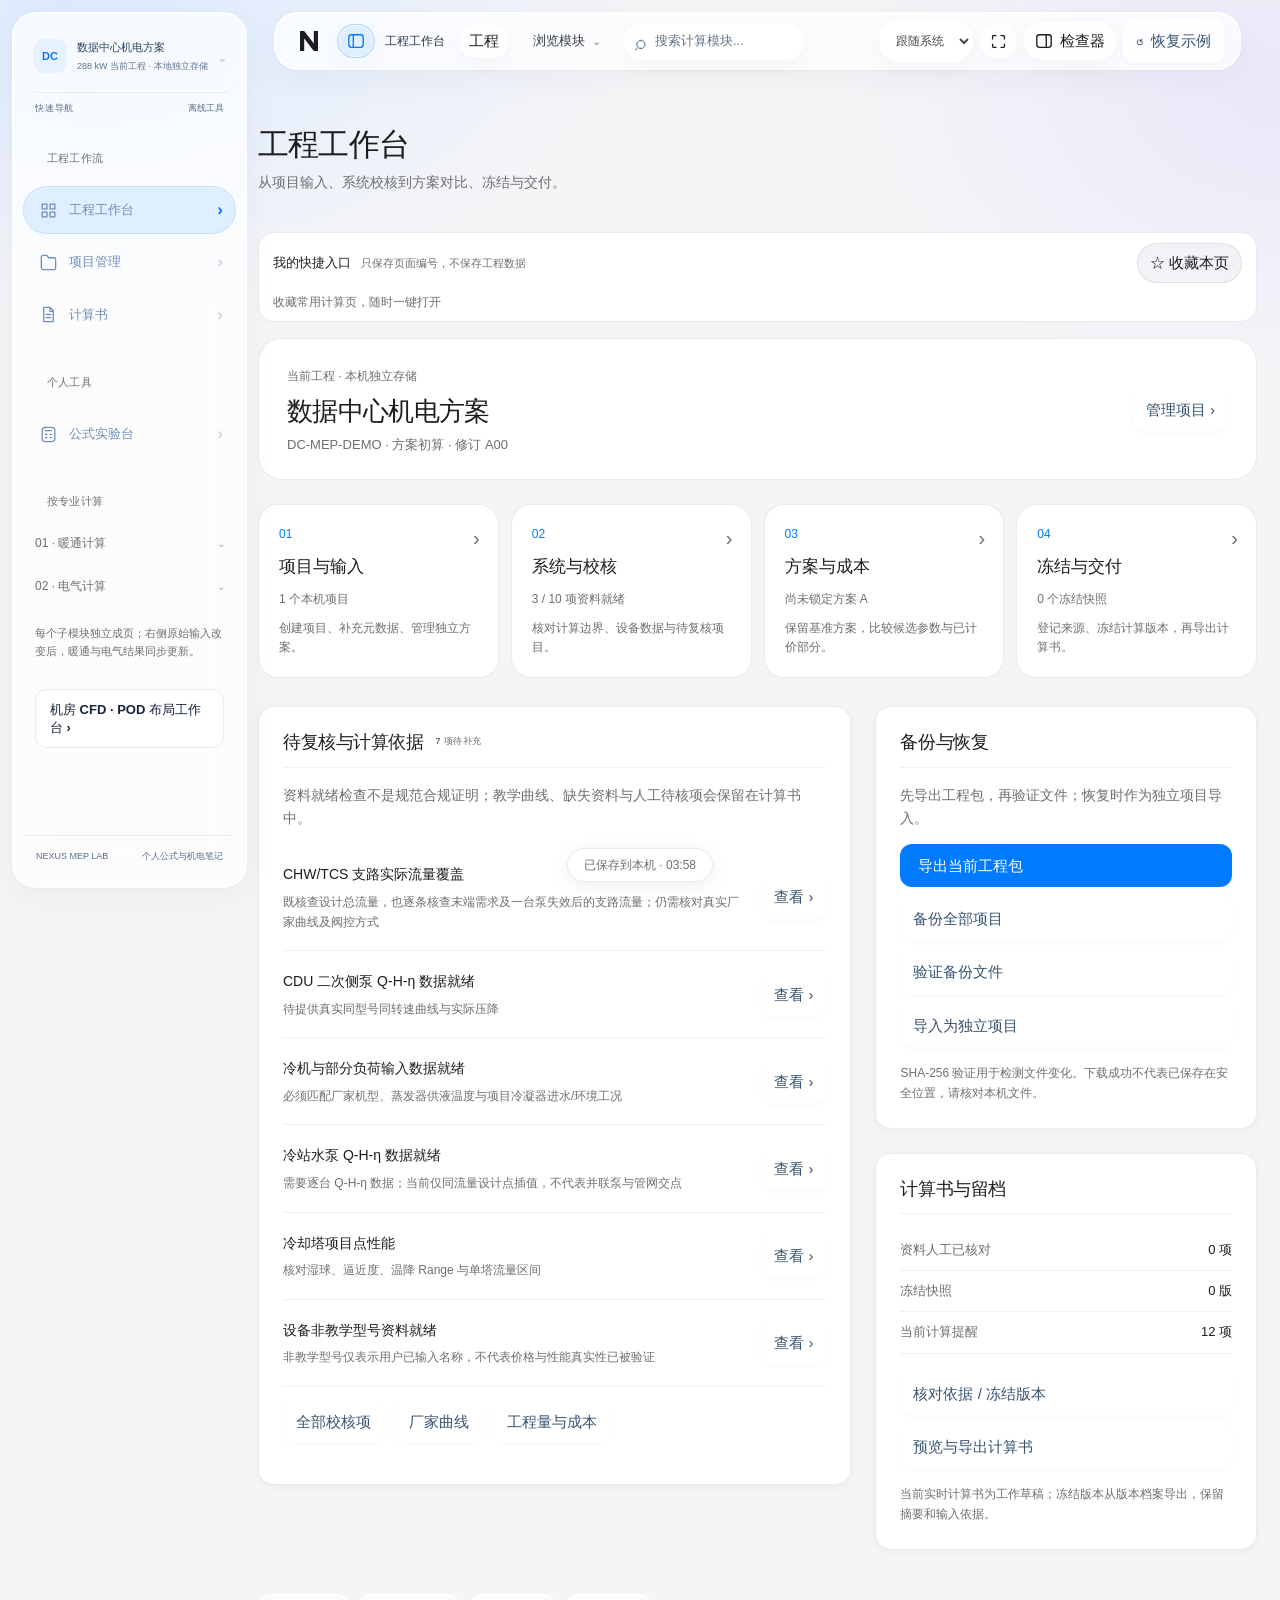
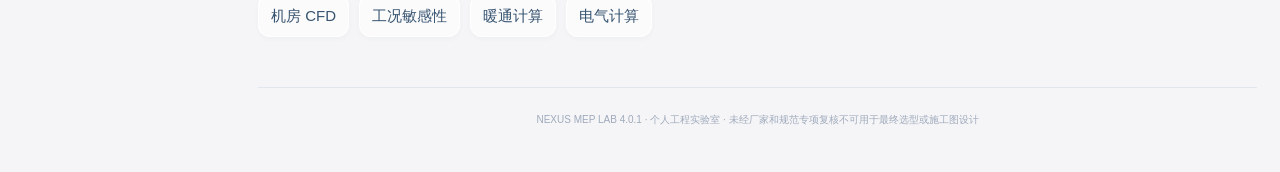
==== commit 18fe6fdc: "Polish iPhone interface and add optional interaction feedback" ====
--- a/nexus-mep-lab/index.html
+++ b/nexus-mep-lab/index.html
@@ -2,9 +2,9 @@
 <html lang="zh-CN"><head>
 <meta charset="utf-8"><meta name="viewport" content="width=device-width,initial-scale=1,viewport-fit=cover">
 <meta name="theme-color" content="#f6f8fb"><meta name="apple-mobile-web-app-capable" content="yes"><meta name="apple-mobile-web-app-status-bar-style" content="default"><meta name="format-detection" content="telephone=no">
-<meta name="nexus-public-release" content="4.0.0">
-<meta name="description" content="NEXUS MEP LAB 4.0.0：个人机电工程公式实验台，完全离线，手机电脑可用。提供空气、液体热平衡、三相电力与PUE反算。">
-<title>NEXUS MEP LAB 4.0.0 · 个人工程实验室</title>
+<meta name="nexus-public-release" content="4.0.1">
+<meta name="description" content="NEXUS MEP LAB 4.0.1：个人机电工程公式实验台，完全离线，手机电脑可用。提供空气、液体热平衡、三相电力与PUE反算。">
+<title>NEXUS MEP LAB 4.0.1 · 个人工程实验室</title>
 <link rel="manifest" href="./manifest.webmanifest">
 <link rel="icon" href="./icon.svg" type="image/svg+xml">
 <meta name="apple-mobile-web-app-title" content="NEXUS MEP">
@@ -1432,12 +1432,51 @@
 @media print{.delivery-save,.delivery-skip{display:none!important}table{width:100%!important}thead{display:table-header-group}tr,figure{break-inside:avoid}h2,h3,h4{break-after:avoid}a{overflow-wrap:anywhere}}
 
 #main-shell .select-value-summary{display:block;grid-column:1/-1;white-space:normal;overflow-wrap:anywhere;color:var(--text-secondary);font-size:13px;line-height:1.5;margin-top:6px}#main-shell .select-value-summary[hidden]{display:none}
+
+/* iPhone comfort: thumb navigation, keyboard-aware surfaces and optional feedback. */
+.experience-dialog{width:min(420px,calc(100vw - 32px));box-sizing:border-box;max-height:calc(var(--phone-viewport-height,100dvh) - 32px);overflow:auto;border:1px solid var(--border);border-radius:28px;padding:24px;background:var(--surface);color:var(--text-primary);box-shadow:0 24px 80px #0003}
+.experience-dialog::backdrop{background:#10182755;backdrop-filter:blur(10px);-webkit-backdrop-filter:blur(10px)}
+.experience-dialog h2{font-size:23px;margin:0 0 8px}.experience-dialog p{font-size:14px;color:var(--text-secondary);line-height:1.65}.experience-setting{display:flex;align-items:center;justify-content:space-between;gap:20px;padding:18px 0;border-bottom:1px solid var(--border);font-size:16px}.experience-setting input{width:24px;height:24px;accent-color:#007aff}.experience-actions{display:flex;gap:12px;margin-top:20px}.experience-actions button{flex:1;min-height:44px;border-radius:999px;border:1px solid var(--border);background:var(--surface-secondary);color:var(--text-primary);font:inherit}.experience-dialog small{display:block;line-height:1.6;color:var(--text-secondary);margin-top:12px}
+.phone-keyboard-tools{display:none}
+@media(max-width:740px){
+ #main-shell .topbar{padding-top:env(safe-area-inset-top,0px);min-height:60px}
+ #main-shell .page-title{font-size:29px;letter-spacing:-.035em;line-height:1.2}
+ #main-shell .box{border-radius:22px;padding:18px}
+ #main-shell :is(.field,.decision-field){padding-block:10px}
+ #main-shell :is(.field,.decision-field) input{text-align:center;min-height:48px}
+ #main-shell :is(button,summary,a){-webkit-tap-highlight-color:transparent;touch-action:manipulation}
+ #main-shell :is(.btn,.mf-btn,.lab-tab,.mobile-dock button,.nav-sub-link):active{transform:scale(.965);filter:brightness(.96)}
+ #main-shell .mobile-dock{grid-template-columns:repeat(5,minmax(0,1fr))!important;left:10px;right:10px;bottom:calc(8px + env(safe-area-inset-bottom));min-height:62px;padding:6px;border:1px solid var(--border);border-radius:26px;background:var(--surface);box-shadow:0 8px 30px #0002}
+ #main-shell .mobile-dock button{min-height:50px!important;font-size:11px!important;font-weight:500;border-radius:20px;gap:4px}
+ #main-shell .mobile-dock .dock-icon{display:flex;align-items:center;justify-content:center;height:22px}
+ #main-shell .mobile-dock .dock-icon svg{width:21px;height:21px}
+ #main-shell .workspace{padding-bottom:calc(105px + env(safe-area-inset-bottom))}
+ #main-shell .sidebar{max-width:min(340px,90vw);padding-top:env(safe-area-inset-top);padding-bottom:calc(20px + env(safe-area-inset-bottom));max-height:var(--phone-viewport-height,100dvh)}
+ #main-shell .command-box{margin:12px;max-height:calc(var(--phone-viewport-height,100dvh) - 24px);border-radius:24px;display:flex;flex-direction:column}
+ #main-shell .command-results{min-height:0;overflow:auto;overscroll-behavior:contain}
+ #main-shell .command-searchline input{font-size:16px;min-width:0}
+ #main-shell .command-bottom{display:none}
+ .delivery-save{bottom:calc(84px + env(safe-area-inset-bottom));max-width:80vw;white-space:nowrap;overflow:hidden;text-overflow:ellipsis}
+ body.phone-keyboard-open .mobile-dock,body.phone-keyboard-open .delivery-save,body.phone-keyboard-open .page-back-top{display:none!important}
+ body.phone-keyboard-open .phone-keyboard-tools{position:fixed;display:flex;align-items:center;justify-content:space-between;left:8px;right:8px;top:calc(var(--phone-viewport-top,0px) + var(--phone-viewport-height,100dvh) - 48px);height:40px;border:1px solid var(--border);border-radius:14px;background:var(--surface);color:var(--text-secondary);z-index:110;padding:0 12px;box-shadow:0 4px 16px #0002;font-size:12px}
+ .phone-keyboard-tools button{min-height:40px;border:0;background:transparent;color:#007aff;font:600 15px -apple-system,BlinkMacSystemFont,sans-serif;padding:0 12px}
+ body.phone-keyboard-open:has(.command-modal:not([hidden])) .phone-keyboard-tools,body.phone-keyboard-open:has(dialog[open]) .phone-keyboard-tools{display:none}
+ .experience-dialog{margin:auto auto max(12px,env(safe-area-inset-bottom));border-radius:28px;padding:22px}
+}
+
+
+.experience-setting input{appearance:none;-webkit-appearance:none;width:51px;height:31px;flex:0 0 51px;border:0;border-radius:999px;background:#a8adb5;position:relative;cursor:pointer;transition:background .2s}
+.experience-setting input::before{content:"";position:absolute;width:27px;height:27px;border-radius:50%;background:#fff;left:2px;top:2px;box-shadow:0 2px 4px #0002;transition:transform .2s}
+.experience-setting input:checked{background:#34c759}.experience-setting input:checked::before{transform:translateX(20px)}.experience-setting input:disabled{opacity:.4;cursor:default}.experience-setting input:focus-visible{outline:3px solid #007aff;outline-offset:4px}
+body:has(.experience-dialog[open]){overflow:hidden}
+@media(prefers-reduced-motion:reduce){.experience-setting input,.experience-setting input::before{transition:none}}
 /* Public workspace navigation */
 .nexus-workspace-link{display:block;margin:8px 12px;padding:11px 14px;border:1px solid var(--border,#dbe3ec);border-radius:12px;background:var(--surface,#fff);color:var(--text,#152b44);font-size:13px;font-weight:700;text-decoration:none;line-height:1.35}
 .nexus-workspace-link:hover{border-color:var(--accent,#3679ea);color:var(--accent,#3679ea)}
 .nexus-workspace-shortcut{margin-top:9px}
 .nexus-workspace-shortcut a{display:flex;align-items:center;justify-content:center;min-height:42px;border-radius:10px;background:var(--surface,#fff);border:1px solid var(--border,#dbe3ec);color:var(--text,#152b44);font-size:13px;font-weight:700;text-decoration:none}
 .nexus-workspace-shortcut a:focus-visible,.nexus-workspace-link:focus-visible{outline:3px solid #4d80e8;outline-offset:2px}
+
 
 /* PERSONAL_UX_END */
 /* QUICK_ACCESS_CSS_START */
@@ -1483,7 +1522,7 @@
   <button type="button" class="search-trigger" data-shell="search" aria-label="搜索计算模块"><span class="search-glyph">⌕</span><span class="search-placeholder">搜索计算模块...</span><kbd>Ctrl K</kbd></button>
   <button type="button" class="btn lab-quick-link" data-go="formula-lab" title="进入公式实验台">∑ 公式实验</button><div class="top-toolbox"><button type="button" class="inspector-toggle" data-shell="inspector" aria-label="切换参数检查器" aria-pressed="true" title="收起参数检查器"><svg width="18" height="18" viewBox="0 0 20 20" fill="none" aria-hidden="true"><rect x="2" y="3" width="16" height="14" rx="3" stroke="currentColor" stroke-width="1.5"/><path d="M12.5 3v14" stroke="currentColor" stroke-width="1.5"/></svg><span>检查器</span></button><span class="saved-badge"><i></i> 参数修改后实时联动</span><div class="top-actions" id="top-actions"><button class="btn" data-action="reset" title="将当前工程数据恢复为示例值（需确认）">↺ <span>恢复示例</span></button></div></div></header>
  <div class="content"><section class="mobile-focus" id="mobile-focus" aria-label="手机快速工作台">
- <div class="mf-line"><span class="mf-label">NEXUS / 手机离线工作台</span><span>4.0.0</span></div><div class="mf-line" style="margin-top:6px"><b id="mf-project">数据中心机电方案</b><span>本机独立保存</span></div>
+ <div class="mf-line"><span class="mf-label">NEXUS / 手机离线工作台</span><span>4.0.1</span></div><div class="mf-line" style="margin-top:6px"><b id="mf-project">数据中心机电方案</b><span>本机独立保存</span></div>
  <div class="mf-kpis"><div class="mf-kpi"><span>设计冷量</span><strong id="mf-cooling">294.53</strong><small>kW</small></div><div class="mf-kpi"><span>冷冻水</span><strong id="mf-chw">50.66</strong><small>m³/h</small></div><div class="mf-kpi"><span>TCS 流量</span><strong id="mf-tcs">26.40</strong><small>m³/h</small></div></div>
  <div class="nexus-workspace-shortcut"><a href="./room-cfd/index.html?view=roomcfd">机房 CFD / 模块化 POD 布局 ›</a></div><div class="mf-actions"><button type="button" class="mf-btn secondary" data-action="mobile-backup">⇪ 分享项目备份</button><button type="button" class="mf-btn" data-action="mobile-word">▣ 分享 Word 计算书</button></div></section>
  <div class="calculation-layout"><div class="calculation-main"><div id="page"><div class="page-head"><div><h1 class="page-title">IT 散热负荷</h1><p class="page-desc">IT 功率、热负荷系数及风冷/液冷热量分配 · 修改右侧原始输入后，所有关联模块实时重算。</p></div></div><div class="box"><div class="box-h"><h3>系统原理与计算逻辑</h3><span class="hint">HVAC 01</span></div><p class="module-principle">IT 设备电功率最终几乎都以热量形式进入机房；液冷比例只分配热量路径，不减少 IT 电功率。</p><div class="power-links"><span class="hint">暖通计算链 1 / 12</span><button class="btn btn-primary" data-go="hvac-airflow">下一项 ›</button></div></div><div class="metric-grid"><div class="metric accent"><div class="m-head"><span>设计总散热量</span><span class="m-icon">❄</span></div><div class="m-value">294.53 <span class="m-unit">kW</span></div><div class="m-foot">IT 功率 × 负荷系数 × 裕量</div></div><div class="metric "><div class="m-head"><span>风冷热负荷</span><span class="m-icon">▥</span></div><div class="m-value">117.81 <span class="m-unit">kW</span></div><div class="m-foot">40% 热量分配</div></div><div class="metric teal"><div class="m-head"><span>液冷热负荷</span><span class="m-icon">▧</span></div><div class="m-value">176.72 <span class="m-unit">kW</span></div><div class="m-foot">60% 热量分配</div></div></div><section class="box formula-panel"><div class="box-h"><h3>ƒx IT 散热与风液分配</h3><span class="hint">FORMULA WALKTHROUGH</span></div><p class="formula-intro">逐步显示原始公式、代入数值与单位关系</p><div class="steps"><div class="step"><div class="step-no">01</div><div class="step-body"><h4>IT 负荷形成设计散热量</h4><div class="formula"><button type="button" class="formula-ref" data-formula-symbol="QIT">Q<sub>IT</sub></button> = <button type="button" class="formula-ref" data-formula-symbol="PIT">P<sub>IT</sub></button> × <button type="button" class="formula-ref" data-formula-symbol="Kload">K<sub>load</sub></button> × <button type="button" class="formula-ref" data-formula-symbol="Kreserve">K<sub>reserve</sub></button></div><div class="substitution">255.00 × 1.1 × 1.05</div><div class="answer"><button type="button" class="formula-ref" data-formula-symbol="QIT">Q<sub>IT</sub></button> = 294.53 kW</div></div></div><div class="step"><div class="step-no">02</div><div class="step-body"><h4>分配空气侧和液冷侧热量</h4><div class="formula"><button type="button" class="formula-ref" data-formula-symbol="Qair">Q<sub>air</sub></button> = <button type="button" class="formula-ref" data-formula-symbol="QIT">Q<sub>IT</sub></button>(1−<button type="button" class="formula-ref" data-formula-symbol="alpha">α</button>)；<button type="button" class="formula-ref" data-formula-symbol="Qliq">Q<sub>liquid</sub></button> = <button type="button" class="formula-ref" data-formula-symbol="QIT">Q<sub>IT</sub></button><button type="button" class="formula-ref" data-formula-symbol="alpha">α</button></div><div class="substitution">294.53 × (1−0.6)；294.53 × 0.6</div><div class="answer">117.81 / 176.72 kW</div></div></div></div></section><div class="box"><div class="box-h"><h3>暖通计算链</h3><span class="hint">PREVIOUS / NEXT</span></div><div class="power-links"><span class="hint">暖通计算链 1 / 12</span><button class="btn btn-primary" data-go="hvac-airflow">下一项 ›</button></div></div></div></div><aside class="parameter-rail" aria-label="原始输入参数"><section id="formula-trace-drawer" class="formula-trace-drawer" aria-live="polite" aria-label="公式符号追溯"></section><section class="control-deck" aria-label="跨模块联动工况">
@@ -1504,9 +1543,10 @@
    <details open=""><summary>设置发布目标</summary><div class="github-publish-grid"><label>仓库<input id="github-repo" value="ksplook/NEXUS-MEP-LAB" autocomplete="off"></label><label>发布分支<input value="自动读取仓库默认分支" disabled="" aria-label="仓库默认分支"></label><label>发布路径（自动生成）<input value="app/vN/index.html" disabled="" aria-label="自动生成的版本发布路径"></label><label>本次版本说明<input id="github-release-note" value="NEXUS MEP LAB 离线页面更新" maxlength="120" autocomplete="off"></label><label>访问令牌<input id="github-token" type="password" value="" placeholder="fine-grained token（Contents: Read and write）" autocomplete="off"></label></div></details>
    <button type="button" class="btn" data-github-action="check">检查授权及版本</button><button type="button" class="btn btn-primary" data-github-action="publish">创建新版本（原子提交）</button><button type="button" class="btn" data-github-action="clear-token">清空令牌</button><div class="github-publish-status" id="github-publish-status" style="color: rgb(97, 113, 140);">正在读取现有版本目录…</div>
   </section>
- </section></aside></div><footer class="footer">NEXUS MEP LAB 4.0.0 · 个人工程实验室 · 未经厂家和规范专项复核不可用于最终选型或施工图设计</footer></div></main></div>
+ </section></aside></div><footer class="footer">NEXUS MEP LAB 4.0.1 · 个人工程实验室 · 未经厂家和规范专项复核不可用于最终选型或施工图设计</footer></div></main></div>
  <nav class="mobile-dock" aria-label="方案快捷导航"><button type="button" data-go="system"></button></nav>
  <div class="command-modal" id="command-modal" hidden="" role="dialog" aria-modal="true" aria-label="快速查找模块"><div class="command-backdrop" data-shell="close-search"></div><div class="command-box"><div class="command-searchline"><span>⌕</span><input id="command-input" type="search" placeholder="搜索冷量、风墙、CDU、管网、性能曲线..." autocomplete="off" aria-label="搜索模块"><button data-shell="close-search" type="button" aria-label="关闭搜索">Esc</button></div><div class="command-caption">快速跳转 · 共 20 个模块</div><div id="command-results" class="command-results"></div><div class="command-bottom"><span>↑↓ 选择 · ↵ 打开</span><span>Esc 关闭</span></div></div></div>
+<dialog class="experience-dialog" id="experience-dialog" aria-labelledby="experience-title"><h2 id="experience-title">声音与触觉</h2><p>轻一点的反馈，更专注的计算。</p><label class="experience-setting"><span>轻提示音</span><input type="checkbox" data-experience-pref="sound"></label><label class="experience-setting"><span>触觉反馈</span><input type="checkbox" data-experience-pref="haptics"></label><small id="experience-capability"></small><div class="experience-actions"><button type="button" data-experience="preview">体验反馈</button><button type="button" data-experience="close">完成</button></div><small>偏好只保存在当前设备。音效默认关闭，不在输入数字时播放。</small></dialog><div class="phone-keyboard-tools"><span>修改后自动重算</span><button type="button" data-experience="done">完成输入</button></div>
  <input style="display:none" type="file" id="takeoff-file" accept=".csv,.tsv,text/csv,text/tab-separated-values"><input style="display:none" type="file" id="pricebook-file" accept=".tsv,text/tab-separated-values,text/plain"><input style="display:none" type="file" id="project-file" accept=".json,application/json">
  <input style="display:none" type="file" id="json-file" accept=".json,application/json"></div><script>
 /* ROOM_MODULE_START */
@@ -6083,12 +6123,12 @@
  }catch(e){book.chapters.push({id:'decision',title:String(book.chapters.length+1).padStart(2,'0')+' 设计—造价方案比选',subtitle:'FAILED PREVIEW',items:[{kind:'alert',text:'已保存 A/B 方案但无法复算：'+e.message}]})}
 }
 function appendProviderBook(book,sp,pd,pr,sections){if(sections?.provider===false)return;try{book.chapters.push({id:'provider',title:String(book.chapters.length+1).padStart(2,'0')+' 标准POD与提供商交付报价审查',subtitle:'PROVIDER SCOPE / COST & BID READINESS',items:providerReportItems(sp,pd,pr)});}catch(e){book.chapters.push({id:'provider',title:'标准POD成本初算',items:[{kind:'alert',text:e.message}]});}}
-function reportBook(){const b=buildCalculationBook(config,result,{...reportMeta,sections:reportSections,context:{curves,topologyText,caseText,catalogText,selections}});appendKpiBoqChapters(b,config,result,powerPlan,costing,catalogText,selections,reportSections);appendV15Book(b,feederText,takeoff,priceBook);appendDecisionBook(b,decision,{sections:reportSections});appendSopertonBook(b,soperton,reportSections);appendProviderBook(b,soperton,pods,provider,reportSections);if(modularPod.enabled)b.chapters.push(mpChapter());b.meta.controlStatus='工作草稿（尚未冻结）';b.meta.version='4.0.0';return b;}
+function reportBook(){const b=buildCalculationBook(config,result,{...reportMeta,sections:reportSections,context:{curves,topologyText,caseText,catalogText,selections}});appendKpiBoqChapters(b,config,result,powerPlan,costing,catalogText,selections,reportSections);appendV15Book(b,feederText,takeoff,priceBook);appendDecisionBook(b,decision,{sections:reportSections});appendSopertonBook(b,soperton,reportSections);appendProviderBook(b,soperton,pods,provider,reportSections);if(modularPod.enabled)b.chapters.push(mpChapter());b.meta.controlStatus='工作草稿（尚未冻结）';b.meta.version='4.0.1';return b;}
 function attachSnapshotChapter(b,snapshot){
  b.meta.controlStatus='本地冻结版本（非电子签名、非公司批准）';
  b.meta.integrityHash=snapshot.hash;
  b.meta.snapshotId=snapshot.id;
- b.meta.version='4.0.0';
+ b.meta.version='4.0.1';
  b.chapters.push({id:'control',title:String(b.chapters.length+1).padStart(2,'0')+' 版本记录与资料证据',subtitle:'DOCUMENT CONTROL / TRACEABILITY',items:[
   {kind:'paragraph',text:'本计算书读取自冻结的参数快照，而非实时工作区；SHA-256 仅供核对参数数据是否变化，不代表身份认证、数字签名或公司批准。'},
   {kind:'kv',title:'冻结版本',value:snapshot.id},
@@ -6242,12 +6282,13 @@
   <button type="button" class="desktop-pane-button project-hub-trigger" data-go="engineering-hub" title="工程工作台">工程</button>${desktopBrowse()}<button type="button" class="search-trigger" data-shell="search" aria-label="搜索计算模块"><span class="search-glyph">⌕</span><span class="search-placeholder">搜索计算模块...</span><kbd>Ctrl K</kbd></button>
   <div class="top-toolbox"><label class="theme-choice"><span class="sr-only">外观主题</span><select data-theme-picker aria-label="外观主题"><option value="system">跟随系统</option><option value="light">浅色</option><option value="dark">深色</option></select></label><button type="button" class="desktop-pane-button focus-toggle" data-shell="focus-pane" aria-label="切换专注计算布局" aria-pressed="false" title="专注计算：收起两侧面板"><svg width="17" height="17" viewBox="0 0 20 20" fill="none" aria-hidden="true"><path d="M3 7V4a1 1 0 0 1 1-1h3m6 0h3a1 1 0 0 1 1 1v3m0 6v3a1 1 0 0 1-1 1h-3m-6 0H4a1 1 0 0 1-1-1v-3" stroke="currentColor" stroke-width="1.5" stroke-linecap="round"/></svg><span>专注</span></button><button type="button" class="inspector-toggle" data-shell="inspector" aria-label="切换参数检查器" aria-pressed="true" title="收起参数检查器"><svg width="18" height="18" viewBox="0 0 20 20" fill="none" aria-hidden="true"><rect x="2" y="3" width="16" height="14" rx="3" stroke="currentColor" stroke-width="1.5"/><path d="M12.5 3v14" stroke="currentColor" stroke-width="1.5"/></svg><span>检查器</span></button><span class="saved-badge"><i></i> 参数修改后实时联动</span><div class="top-actions" id="top-actions"><button class="btn" data-action="reset" title="将当前工程数据恢复为示例值（需确认）">↺ <span>恢复示例</span></button></div></div></header>
  <div class="content"><section class="mobile-focus" id="mobile-focus" aria-label="手机快速工作台">
- <div class="mf-line"><span class="mf-label">NEXUS / 手机离线工作台</span><span>4.0.0</span></div><div class="mf-line" style="margin-top:6px"><b id="mf-project">当前工程</b><span>本机独立保存</span></div>
+ <div class="mf-line"><span class="mf-label">NEXUS / 手机离线工作台</span><span>4.0.1</span></div><div class="mf-line" style="margin-top:6px"><b id="mf-project">当前工程</b><span>本机独立保存</span></div>
  <div class="mf-kpis"><div class="mf-kpi"><span>设计冷量</span><strong id="mf-cooling">—</strong><small>kW</small></div><div class="mf-kpi"><span>冷冻水</span><strong id="mf-chw">—</strong><small>m³/h</small></div><div class="mf-kpi"><span>TCS 流量</span><strong id="mf-tcs">—</strong><small>m³/h</small></div></div>
  <div class="nexus-workspace-shortcut"><a href="./room-cfd/index.html?view=roomcfd">机房 CFD / 模块化 POD 布局 ›</a></div><div class="mf-actions"><button type="button" class="mf-btn secondary" data-action="mobile-backup">⇪ 分享项目备份</button><button type="button" class="mf-btn" data-action="mobile-word">▣ 分享 Word 计算书</button></div></section>
- <div class="calculation-layout"><div class="calculation-main"><div id="page"></div></div><aside class="parameter-rail" aria-label="原始输入参数"><section id="formula-trace-drawer" class="formula-trace-drawer" aria-live="polite" aria-label="公式符号追溯"></section>${deck()}</aside></div><footer class="footer">NEXUS MEP LAB 4.0.0 · 个人工程实验室 · 未经厂家和规范专项复核不可用于最终选型或施工图设计</footer></div></main></div>
- <nav class="mobile-dock" aria-label="快捷工具">${[['formula-lab','∑','公式'],['hvac-airflow','≋','风量'],['power-total','ϟ','电力'],['workspace','▤','项目']].map(([id,icon,label])=>`<button type="button" data-go="${id}" aria-label="打开${label}"><span class="dock-icon">${icon}</span><span>${label}</span></button>`).join('')}</nav>
+ <div class="calculation-layout"><div class="calculation-main"><div id="page"></div></div><aside class="parameter-rail" aria-label="原始输入参数"><section id="formula-trace-drawer" class="formula-trace-drawer" aria-live="polite" aria-label="公式符号追溯"></section>${deck()}</aside></div><footer class="footer">NEXUS MEP LAB 4.0.1 · 个人工程实验室 · 未经厂家和规范专项复核不可用于最终选型或施工图设计</footer></div></main></div>
+ <nav class="mobile-dock" aria-label="快捷工具">${[['formula-lab','∑','公式'],['hvac-airflow','≋','风量'],['power-total','ϟ','电力'],['workspace','▤','项目']].map(([id,icon,label])=>`<button type="button" data-go="${id}" aria-label="打开${label}"><span class="dock-icon" aria-hidden="true">${workflowSymbol(id)}</span><span>${label}</span></button>`).join('')}<button type="button" data-experience="open" aria-label="声音与触觉体验设置"><span class="dock-icon" aria-hidden="true">${workflowSymbol('design')}</span><span>体验</span></button></nav>
  <div class="command-modal" id="command-modal" hidden role="dialog" aria-modal="true" aria-label="快速查找模块"><div class="command-backdrop" data-shell="close-search"></div><div class="command-box"><div class="command-searchline"><span>⌕</span><input id="command-input" type="search" placeholder="搜索冷量、风墙、CDU、管网、性能曲线..." autocomplete="off" aria-label="搜索模块"><button data-shell="close-search" type="button" aria-label="关闭搜索">Esc</button></div><div class="command-caption">快速跳转 · 共 ${TABS.length} 个模块</div><div id="command-results" class="command-results"></div><div class="command-bottom"><span>↑↓ 选择 · ↵ 打开</span><span>Esc 关闭</span></div></div></div>
+<dialog class="experience-dialog" id="experience-dialog" aria-labelledby="experience-title"><h2 id="experience-title">声音与触觉</h2><p>轻一点的反馈，更专注的计算。</p><label class="experience-setting"><span>轻提示音</span><input type="checkbox" data-experience-pref="sound"></label><label class="experience-setting"><span>触觉反馈</span><input type="checkbox" data-experience-pref="haptics"></label><small id="experience-capability"></small><div class="experience-actions"><button type="button" data-experience="preview">体验反馈</button><button type="button" data-experience="close">完成</button></div><small>偏好只保存在当前设备。音效默认关闭，不在输入数字时播放。</small></dialog><div class="phone-keyboard-tools"><span>修改后自动重算</span><button type="button" data-experience="done">完成输入</button></div>
  <input style="display:none" type="file" id="takeoff-file" accept=".csv,.tsv,text/csv,text/tab-separated-values"><input style="display:none" type="file" id="pricebook-file" accept=".tsv,text/tab-separated-values,text/plain"><input style="display:none" type="file" id="project-file" accept=".json,application/json">
  <input style="display:none" type="file" id="json-file" accept=".json,application/json">`;
  deckSync();syncMobileUX();refineDataTables();deliveryRefine(document.getElementById('page'));scheduleScrollChrome();nexusThemeApply();
@@ -6509,6 +6550,38 @@
 window.addEventListener?.('beforeunload',event=>{if(typeof storageIssue!=='undefined'&&storageIssue){event.preventDefault();event.returnValue=''}});
 document.addEventListener('change',event=>{if(event.target.matches?.('select')){event.target.title=event.target.selectedOptions?.[0]?.textContent||'';deliveryRefine(event.target.parentElement)}});
 
+
+/* EXPERIENCE_START */
+function experiencePrefs(){try{const p=JSON.parse(localStorage.getItem('nexus-experience-v1')||'{}');return {sound:p.sound===true,haptics:p.haptics!==false}}catch{return {sound:false,haptics:true}}}
+function experienceSet(key,value){if(!['sound','haptics'].includes(key))return;const p=experiencePrefs();p[key]=value===true;try{localStorage.setItem('nexus-experience-v1',JSON.stringify(p))}catch{toast('浏览器未能保存体验设置',true)}}
+let experienceAudio=null,experienceLastAt=0;
+function experienceFeedback(kind='tap'){
+ const now=Date.now();if(now-experienceLastAt<110||document.hidden)return;experienceLastAt=now;const p=experiencePrefs();
+ if(p.haptics&&typeof navigator.vibrate==='function')try{navigator.vibrate(kind==='error'?[12,35,12]:8)}catch{}
+ if(!p.sound)return;const Audio=window.AudioContext||window.webkitAudioContext;if(!Audio)return;
+ try{experienceAudio=experienceAudio||new Audio();if(experienceAudio.state==='suspended')experienceAudio.resume().catch(()=>{});
+ const t=experienceAudio.currentTime,osc=experienceAudio.createOscillator(),gain=experienceAudio.createGain();osc.type='sine';osc.frequency.setValueAtTime(kind==='error'?280:740,t);osc.frequency.exponentialRampToValueAtTime(kind==='error'?190:520,t+.055);gain.gain.setValueAtTime(.0001,t);gain.gain.exponentialRampToValueAtTime(.025,t+.006);gain.gain.exponentialRampToValueAtTime(.0001,t+.075);osc.connect(gain);gain.connect(experienceAudio.destination);osc.start(t);osc.stop(t+.08);osc.onended=()=>{osc.disconnect();gain.disconnect()};}catch{}
+}
+function experienceOpen(){const dialog=document.getElementById('experience-dialog');if(!dialog?.showModal)return;const p=experiencePrefs();dialog.querySelectorAll('[data-experience-pref]').forEach(input=>input.checked=p[input.dataset.experiencePref]);const canVibrate=typeof navigator.vibrate==='function';const haptic=dialog.querySelector('[data-experience-pref="haptics"]');haptic.disabled=!canVibrate;haptic.checked=canVibrate&&p.haptics;dialog.querySelector('#experience-capability').textContent=canVibrate?'当前浏览器支持触觉请求，效果取决于设备与系统设置。':'当前浏览器不支持网页震动。iPhone 使用视觉按压反馈，音效可独立开启。';dialog.showModal();}
+function phoneViewportSync(){
+ if(!window.matchMedia?.('(max-width:740px)').matches){document.body.classList.remove('phone-keyboard-open');return}
+ const viewport=window.visualViewport;const height=viewport?.height||window.innerHeight,top=viewport?.offsetTop||0;const el=document.activeElement;
+ const editing=el?.matches?.('input:not([type=checkbox]):not([type=radio]),textarea,[contenteditable=true]');const keyboard=!!editing&&window.innerHeight-height>140;
+ document.documentElement.style.setProperty('--phone-viewport-height',height+'px');document.documentElement.style.setProperty('--phone-viewport-top',top+'px');document.body.classList.toggle('phone-keyboard-open',keyboard);
+}
+document.addEventListener('click',event=>{
+ const button=event.target.closest?.('[data-experience]');if(button){const action=button.dataset.experience;if(action==='open')experienceOpen();if(action==='close')document.getElementById('experience-dialog')?.close();if(action==='preview'&&event.isTrusted)experienceFeedback();if(action==='done'){document.activeElement?.blur?.();phoneViewportSync()}return;}
+ if(!event.isTrusted||event.target.closest?.('input,textarea,select'))return;
+ if(event.target.closest?.('button:not(:disabled),summary'))experienceFeedback();
+},true);
+document.addEventListener('change',event=>{const key=event.target.dataset?.experiencePref;if(key){experienceSet(key,event.target.checked);if(event.isTrusted)experienceFeedback()}});
+document.addEventListener('pointerdown',event=>{if(event.target.closest?.('[data-experience="done"]'))event.preventDefault()});
+document.addEventListener('focusin',()=>{if(typeof requestAnimationFrame==='function')requestAnimationFrame(phoneViewportSync)});
+document.addEventListener('focusout',()=>{if(typeof requestAnimationFrame==='function')requestAnimationFrame(phoneViewportSync)});
+window.visualViewport?.addEventListener('resize',phoneViewportSync,{passive:true});window.visualViewport?.addEventListener('scroll',phoneViewportSync,{passive:true});window.addEventListener?.('resize',phoneViewportSync,{passive:true});
+document.addEventListener('visibilitychange',()=>{if(document.hidden&&experienceAudio?.state==='running')experienceAudio.suspend().catch(()=>{})});
+/* EXPERIENCE_END */
+
 function toast(msg,isError=false){document.querySelector('.toast')?.remove();const node=document.createElement('div');node.className=`toast ${isError?'error':''}`;node.textContent=msg;node.setAttribute('role',isError?'alert':'status');document.body.appendChild(node);setTimeout(()=>node.remove(),3500)}
 function updateField(el){const key=el.dataset.key;if((roomCfd.linked||modularPod.enabled)&&['itKw','racks','liquidPct'].includes(key)){el.value=config[key];toast('此数值由机房模型联动，请到“建机房”修改');return;}if(!Object.hasOwn(DEFAULTS,key))return;
  const val=el.value===''?NaN:Number(el.value);
@@ -6518,7 +6591,7 @@
  el.classList.remove('invalid');el.removeAttribute('title');el.removeAttribute('aria-invalid');config=candidate;result=calculate(config,curves,branchText,topologyText);persist();if(['topologyEnabled','plantType','plantUseOemCurve','plantUsePartCurve','plantUsePumpCurve','towerUseOemCurve','tcsPumpUseCurve'].includes(key))renderPage();else refreshView();
 }
 function download(filename,contents,mime='application/json'){const blob=new Blob([contents],{type:mime});const url=URL.createObjectURL(blob);const a=document.createElement('a');a.href=url;a.download=filename;document.body.appendChild(a);a.click();a.remove();setTimeout(()=>URL.revokeObjectURL(url),2000)}
-function exportReport(){const out={governanceEvidence:governance.evidence,name:'NEXUS MEP LAB 数据中心机电初算',version:'4.0.0',modularPod,roomCfd,exportedAt:new Date().toISOString(),disclaimer:'概念初算，非最终工程选型/规范合规证明',parameters:config,curveData:curves,caseText,branchText,topologyText,catalogText,selections,econ,powerPlan,costing,takeoff,feederText,priceBook,decision,soperton,reportMeta,reportSections,tender,pods,provider,results:result};download('nexus-mep-3.0-working-draft.json',JSON.stringify(out,null,2));toast('已导出完整计算参数与结果 JSON')}
+function exportReport(){const out={governanceEvidence:governance.evidence,name:'NEXUS MEP LAB 数据中心机电初算',version:'4.0.1',modularPod,roomCfd,exportedAt:new Date().toISOString(),disclaimer:'概念初算，非最终工程选型/规范合规证明',parameters:config,curveData:curves,caseText,branchText,topologyText,catalogText,selections,econ,powerPlan,costing,takeoff,feederText,priceBook,decision,soperton,reportMeta,reportSections,tender,pods,provider,results:result};download('nexus-mep-3.0-working-draft.json',JSON.stringify(out,null,2));toast('已导出完整计算参数与结果 JSON')}
 function setFluid(side,type){const data=type==='water'?[1000,4.186,.001]:[1030,3.9,.003];config={...config,[side+'Rho']:data[0],[side+'Cp']:data[1],[side+'Mu']:data[2]};result=calculate(config,curves,branchText,topologyText);persist();renderPage();toast(type==='water'?'已填入清水示例值':'已填入 PG25 示例值（请核对工况）')}
 const FORMULA_SYMBOLS={PIT:'P_IT：IT 设备设计有功功率（kW），读取右侧“IT 功率”。',Prack:'P_rack,avg：平均单柜有功功率（kW/柜）。',Nrack:'N_rack：机柜数量（柜）。',Pfacility:'P_facility：PUE 口径下设施等效有功功率（kW）。',Pnonit:'P_non-IT：设施功率中除 IT 以外的估算差额（kW）。',PUE:'PUE：设施总能耗 / IT 能耗的同周期比值，本工具仅作方案假设。',Pcritical:'P_critical：需要关键电源保障的有功负荷（kW）。',Paux:'P_aux：应急状态需保障的辅助负荷（kW），不等于全部暖通装机。',SUPS:'S_UPS：UPS 额定视在功率（kVA）。',PFout:'PF_out：UPS 额定输出功率因数。',Kmargin:'K：UPS 容量系数。',u:'u：设备的目标最大运行负载率或设计利用率，按当前公式上下文取值。',Enom:'E_nom：电池名义能量（kWh），仅供方案初算。',t:'t：后备时间（min）。',eta:'η：逆变效率。',DoD:'DoD：允许放电深度。',Kage:'K_age：电池老化修正系数。',Sfacility:'S_facility：设施侧视在功率（kVA）。',PF:'PF：交流系统功率因数。',Str:'S_TR,required：变压器所需额定总容量（kVA）。',Sgen:'S_gen：柴油发电机所需额定总容量（kVA）。',I:'I：平衡三相等效线电流（A）。',P:'P：当前公式中的有功功率（kW）。',U:'U：三相线电压（V）。',Ipath:'I_path：每条并联回路分担的电流（A）。',Nparallel:'N_parallel：每相并联回路数。',dU:'ΔU：电压降（V）。',rhoE:'ρ_e：导体电阻率（Ω·mm²/m）。',L:'L：电缆单程长度（m）。',A:'A：单回路单相导体截面积（mm²）。',Sups1:'S_UPS,N−1：UPS 单台故障后的可用容量（kVA）。',Safter:'S_after：设施设备单台故障后的折减可用容量（kVA）。'};
 Object.assign(FORMULA_SYMBOLS,{QIT:'Q_IT：IT 设备形成的设计散热量（kW）。',Kload:'K_load：热负荷附加系数。',Kreserve:'K_reserve：设计裕量系数。',Qair:'Q_air：由空气侧承担的显热负荷（kW）。',Qliq:'Q_liquid：由液冷回路承担的热负荷（kW）。',alpha:'α：液冷带走的热量比例，不是 IT 节电比例。',Vair:'V̇：空气体积流量（m³/h）。',rhoAir:'ρ：空气密度（kg/m³）。',cpAir:'c_p：空气定压比热（kJ/(kg·K)）。',dTair:'ΔT：有效送回风温差（K 或 ℃）。',vair:'v：平均空气流速（m/s）。',Aflow:'A_flow：用于方案初算的有效过风面积（m²）。'});
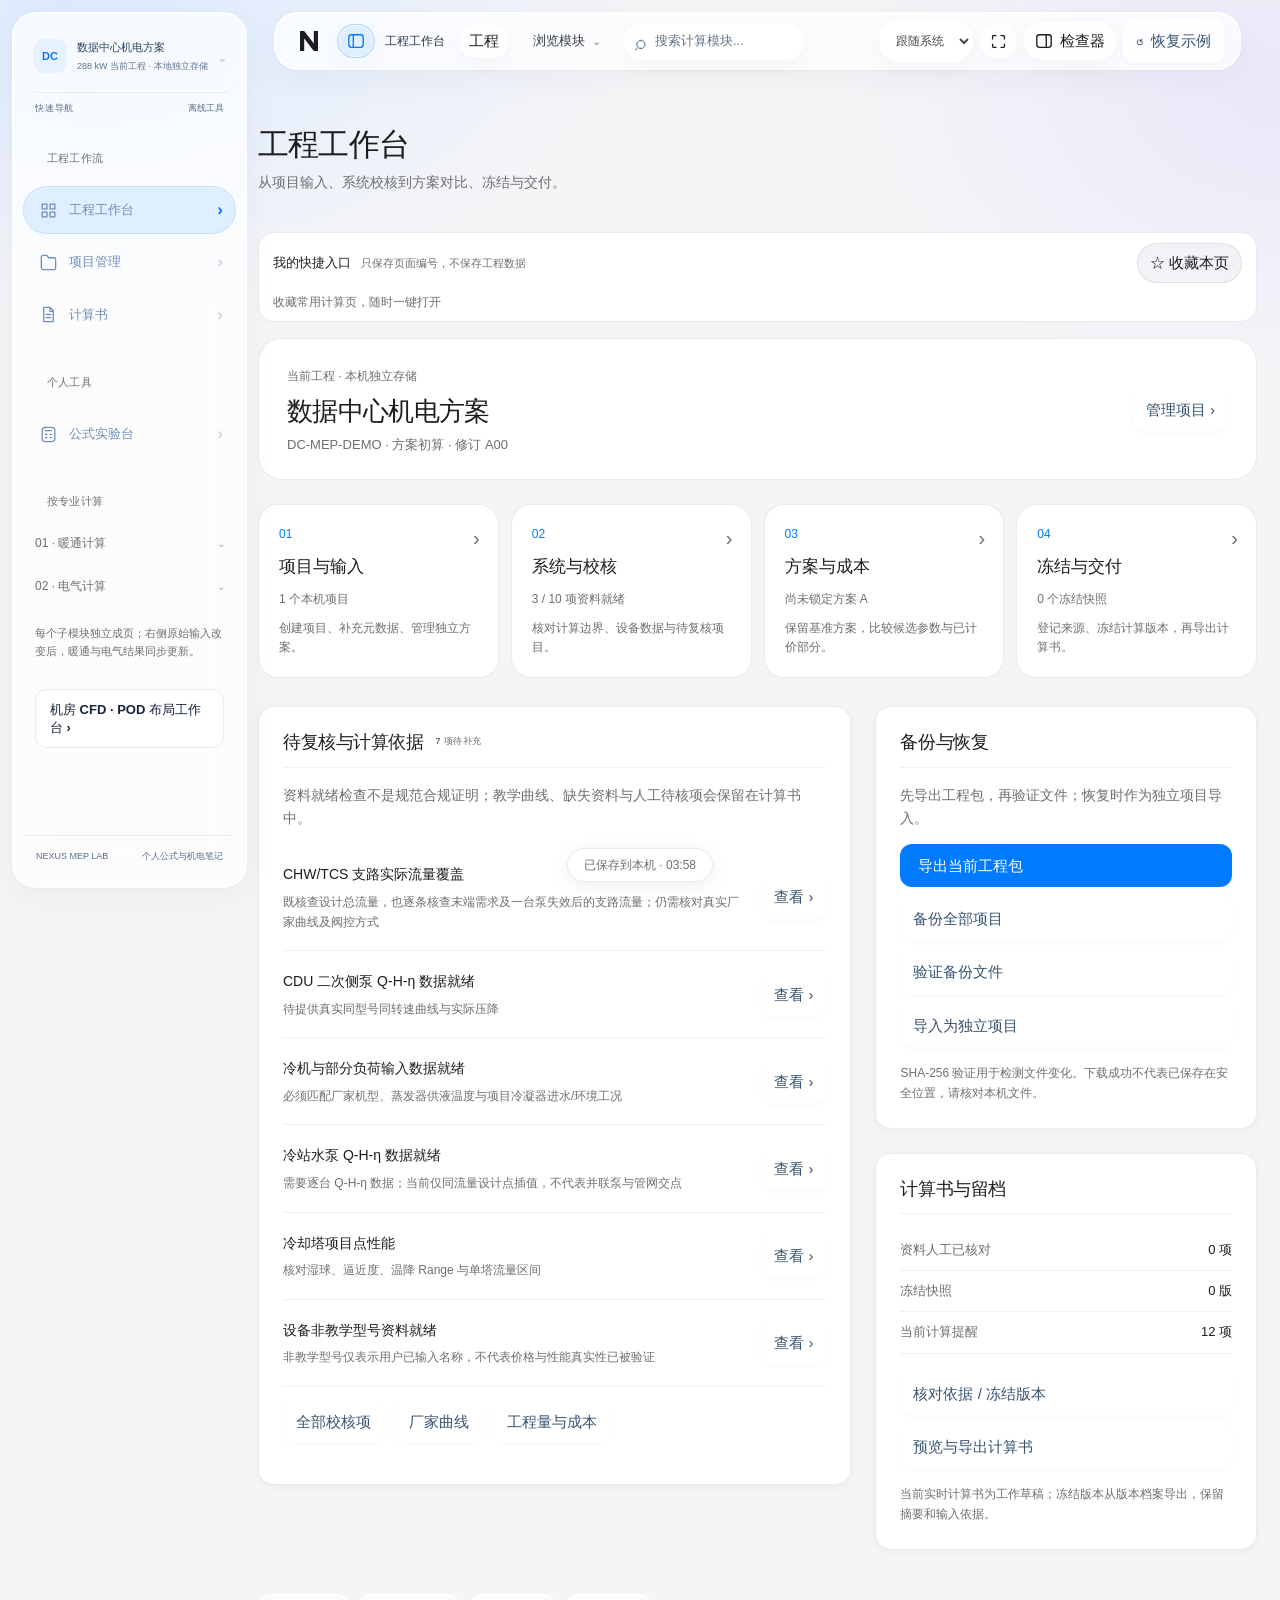
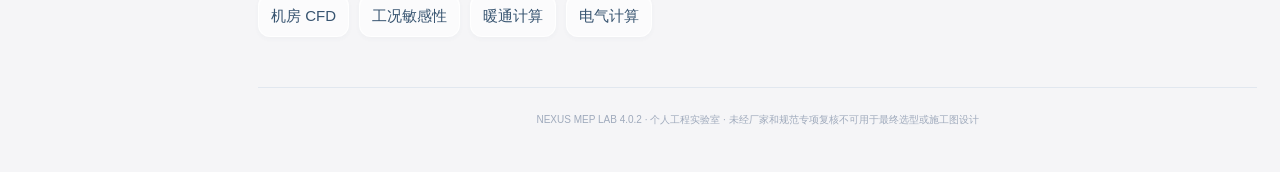
==== commit 8b700f6d: "Fix phone visual hierarchy and single-row dock in public demo" ====
--- a/nexus-mep-lab/index.html
+++ b/nexus-mep-lab/index.html
@@ -2,9 +2,9 @@
 <html lang="zh-CN"><head>
 <meta charset="utf-8"><meta name="viewport" content="width=device-width,initial-scale=1,viewport-fit=cover">
 <meta name="theme-color" content="#f6f8fb"><meta name="apple-mobile-web-app-capable" content="yes"><meta name="apple-mobile-web-app-status-bar-style" content="default"><meta name="format-detection" content="telephone=no">
-<meta name="nexus-public-release" content="4.0.1">
-<meta name="description" content="NEXUS MEP LAB 4.0.1：个人机电工程公式实验台，完全离线，手机电脑可用。提供空气、液体热平衡、三相电力与PUE反算。">
-<title>NEXUS MEP LAB 4.0.1 · 个人工程实验室</title>
+<meta name="nexus-public-release" content="4.0.2">
+<meta name="description" content="NEXUS MEP LAB 4.0.2：个人机电工程公式实验台，完全离线，手机电脑可用。提供空气、液体热平衡、三相电力与PUE反算。">
+<title>NEXUS MEP LAB 4.0.2 · 个人工程实验室</title>
 <link rel="manifest" href="./manifest.webmanifest">
 <link rel="icon" href="./icon.svg" type="image/svg+xml">
 <meta name="apple-mobile-web-app-title" content="NEXUS MEP">
@@ -1446,10 +1446,10 @@
  #main-shell :is(.field,.decision-field) input{text-align:center;min-height:48px}
  #main-shell :is(button,summary,a){-webkit-tap-highlight-color:transparent;touch-action:manipulation}
  #main-shell :is(.btn,.mf-btn,.lab-tab,.mobile-dock button,.nav-sub-link):active{transform:scale(.965);filter:brightness(.96)}
- #main-shell .mobile-dock{grid-template-columns:repeat(5,minmax(0,1fr))!important;left:10px;right:10px;bottom:calc(8px + env(safe-area-inset-bottom));min-height:62px;padding:6px;border:1px solid var(--border);border-radius:26px;background:var(--surface);box-shadow:0 8px 30px #0002}
- #main-shell .mobile-dock button{min-height:50px!important;font-size:11px!important;font-weight:500;border-radius:20px;gap:4px}
- #main-shell .mobile-dock .dock-icon{display:flex;align-items:center;justify-content:center;height:22px}
- #main-shell .mobile-dock .dock-icon svg{width:21px;height:21px}
+ .mobile-dock{grid-template-columns:repeat(5,minmax(0,1fr))!important;left:10px;right:10px;bottom:calc(8px + env(safe-area-inset-bottom));min-height:62px;padding:6px;border:1px solid var(--border);border-radius:26px;background:var(--surface);box-shadow:0 8px 30px #0002}
+ .mobile-dock button{min-height:50px!important;font-size:11px!important;font-weight:500;border-radius:20px;gap:4px}
+ .mobile-dock .dock-icon{display:flex;align-items:center;justify-content:center;height:22px}
+ .mobile-dock .dock-icon svg{width:21px;height:21px}
  #main-shell .workspace{padding-bottom:calc(105px + env(safe-area-inset-bottom))}
  #main-shell .sidebar{max-width:min(340px,90vw);padding-top:env(safe-area-inset-top);padding-bottom:calc(20px + env(safe-area-inset-bottom));max-height:var(--phone-viewport-height,100dvh)}
  #main-shell .command-box{margin:12px;max-height:calc(var(--phone-viewport-height,100dvh) - 24px);border-radius:24px;display:flex;flex-direction:column}
@@ -1470,12 +1470,74 @@
 .experience-setting input:checked{background:#34c759}.experience-setting input:checked::before{transform:translateX(20px)}.experience-setting input:disabled{opacity:.4;cursor:default}.experience-setting input:focus-visible{outline:3px solid #007aff;outline-offset:4px}
 body:has(.experience-dialog[open]){overflow:hidden}
 @media(prefers-reduced-motion:reduce){.experience-setting input,.experience-setting input::before{transition:none}}
+
+.experience-handle{display:flex;align-items:center;justify-content:center;width:100%;min-height:30px;border:0;background:transparent;margin:-10px 0 10px;cursor:pointer;touch-action:pan-x}.experience-handle span{display:block;width:38px;height:5px;background:var(--text-secondary);opacity:.45;border-radius:999px}
+.experience-dialog[open]{animation:experience-sheet-in .24s cubic-bezier(.2,.8,.2,1)}
+@keyframes experience-sheet-in{from{transform:translateY(22px);opacity:0}to{transform:translateY(0);opacity:1}}
+body:has(.command-modal:not([hidden])){overflow:hidden}
+.phone-input-nav{display:flex;gap:4px;flex-shrink:0}.phone-keyboard-tools #phone-input-context{min-width:0;overflow:hidden;text-overflow:ellipsis;white-space:nowrap;flex:1;padding-inline:8px}
+.phone-keyboard-tools button:disabled{opacity:.3;cursor:default}
+@media(max-width:740px){body.phone-keyboard-open .phone-keyboard-tools{gap:4px;padding-inline:6px;box-sizing:border-box;height:44px}.phone-input-nav button{font-size:27px;min-width:40px;padding:0 8px}.phone-keyboard-tools #phone-input-context{font-size:11px}.experience-dialog p{margin-block:8px 16px}#main-shell .nexus-quick-top{gap:8px}#main-shell .nexus-quick-top strong{font-size:13px}#main-shell .workflow-issues p{line-height:1.65}}
+@media(prefers-reduced-motion:reduce){.experience-dialog[open]{animation:none}}
+
+
+/* Mobile visual audit: dock is a sibling of main-shell; scope selectors accordingly. */
+.experience-setting select{max-width:150px;min-height:44px;border:1px solid var(--border);border-radius:12px;background:var(--surface-secondary);color:var(--text-primary);font:inherit;padding:0 10px}
+@media(max-width:740px){
+ #main-shell .topbar{height:60px;padding-inline:14px;gap:8px;background:var(--surface)}
+ #main-shell .topbar .theme-choice{display:none}
+ #main-shell .topbar .top-left{flex:1;min-width:0;gap:10px}
+ #main-shell .topbar .breadcrumb{font-size:14px;max-width:calc(100vw - 185px);overflow:hidden;text-overflow:ellipsis;white-space:nowrap}
+ #main-shell .topbar .search-trigger{min-width:42px;width:42px;max-width:42px;min-height:44px;margin-left:auto;border:0;background:transparent}
+ #main-shell .page-title{font-size:28px;margin-bottom:8px;font-weight:650}
+ #main-shell .page-desc{font-size:14px;line-height:1.6}
+ #main-shell .nexus-quick{background:transparent;border:0;border-radius:0;padding:0 0 16px;margin:0 0 16px;border-bottom:1px solid var(--divider);box-shadow:none}
+ #main-shell .nexus-quick:has(.nexus-quick-empty):not(:has(.nexus-quick-pill)){display:none}
+ #main-shell .nexus-quick-top{margin-bottom:8px}#main-shell .nexus-quick-top strong{font-size:12px;color:var(--text-secondary);font-weight:500}
+ #main-shell .nexus-quick-top .nexus-pin-button{font-size:12px}
+ #main-shell .workflow-project{padding:18px;margin-bottom:16px;border-radius:20px;gap:12px}
+ #main-shell .workflow-project h2{font-size:21px;line-height:1.35;margin:6px 0}
+ #main-shell .workflow-project p{font-size:12px}
+ #main-shell .workflow-project>.btn{min-height:36px;padding:0 12px;font-size:13px;align-self:flex-end}
+ #main-shell .workflow-stages{gap:10px;margin-bottom:20px}
+ #main-shell .workflow-stages button{padding:15px;min-height:144px;border-radius:20px;gap:8px}
+ #main-shell .workflow-stages strong{font-size:16px;line-height:1.35}
+ #main-shell .workflow-stages small{display:none}
+ #main-shell .workflow-stage-status{font-size:12px;line-height:1.5}
+ #main-shell .workflow-main{gap:16px}#main-shell .box{margin-bottom:16px;padding:18px;border:1px solid var(--divider);box-shadow:none}
+ #main-shell .box-h{padding-bottom:12px;margin-bottom:14px}#main-shell .box-h h3{font-size:17px;font-weight:600}
+ #main-shell .metric-grid{gap:10px}#main-shell .metric{padding:16px;border-radius:18px}#main-shell .metric .m-value{font-size:25px}
+ #main-shell .field-grid{gap:0 12px}#main-shell .field{padding-block:10px}#main-shell .field>label{font-size:15px;line-height:1.5}
+ .mobile-dock{box-sizing:border-box;display:grid!important;grid-template-columns:repeat(5,minmax(0,1fr))!important;left:10px!important;right:10px!important;bottom:calc(8px + env(safe-area-inset-bottom))!important;min-height:64px!important;padding:6px!important;border-radius:24px!important;overflow:hidden;background:var(--surface)!important;border:1px solid var(--border)!important;box-shadow:0 6px 24px #0002!important}
+ .mobile-dock button{min-width:0;min-height:50px!important;font-size:10px!important;line-height:1.2;gap:4px;border-radius:18px;color:var(--text-secondary)}
+ .mobile-dock button.is-active{background:color-mix(in srgb,var(--accent) 10%,var(--surface));color:var(--accent)}
+ .mobile-dock .dock-icon{height:22px}.mobile-dock .dock-icon svg{width:21px;height:21px}
+ .mobile-dock button:active{transform:scale(.94)}
+ body.phone-keyboard-open .mobile-dock{display:none!important}
+}
+
+
+@media(max-width:740px){
+ #main-shell .mobile-focus{background:var(--surface);color:var(--text-primary);border:1px solid var(--divider);box-shadow:none;padding:0;margin:12px 0 20px;border-radius:16px}
+ .phone-project-overview>summary{display:flex;justify-content:space-between;align-items:center;min-height:48px;padding:0 16px;font-size:13px;color:var(--text-secondary);list-style:none;cursor:pointer}.phone-project-overview>summary::-webkit-details-marker{display:none}
+ .phone-project-overview[open]>summary{border-bottom:1px solid var(--divider);margin-bottom:12px}.phone-project-overview>.mf-line,.phone-project-overview>.mf-kpis,.phone-project-overview>.mf-actions{margin-inline:14px}.phone-project-overview>.mf-actions{margin-bottom:14px;grid-template-columns:1fr}.phone-project-overview .mf-label{color:var(--text-secondary)}.phone-project-overview .mf-kpi{background:var(--surface-secondary);border:0;color:var(--text-primary)}.phone-project-overview .mf-kpi span,.phone-project-overview .mf-kpi small{color:var(--text-secondary)}.phone-project-overview .mf-btn{background:var(--surface-secondary);border:1px solid var(--border);color:var(--text-primary);font-size:14px;min-height:44px}
+ #main-shell #page .nexus-quick{background:transparent;border:0;border-bottom:1px solid var(--divider);border-radius:0;padding:0 0 12px;margin:0 0 16px;box-shadow:none}
+ #main-shell #page .nexus-quick:has(.nexus-quick-empty):not(:has(.nexus-quick-pill)){display:none}
+ #main-shell #page .nexus-quick-top{display:flex;flex-wrap:nowrap;justify-content:space-between}#main-shell #page .nexus-quick-top>span{display:none}
+ #main-shell #page .nexus-quick-strip{font-size:12px}#main-shell #page .nexus-quick-empty{display:none}
+}
+
+
+@media(max-width:740px){.phone-quick-disclosure{margin:0 0 16px;border-bottom:1px solid var(--divider)}.phone-quick-disclosure>summary{display:flex;align-items:center;justify-content:space-between;min-height:40px;font-size:12px;color:var(--text-secondary);list-style:none}.phone-quick-disclosure>summary::-webkit-details-marker{display:none}.phone-quick-disclosure[open]>summary{margin-bottom:8px}#main-shell #page .phone-quick-disclosure .nexus-quick{border:0;margin:0;padding:0 0 12px}#main-shell #page .page-section-nav{padding:4px;margin-bottom:8px;box-shadow:none;background:transparent;border:0}#main-shell #page .page-section-nav button{min-height:36px;font-size:12px;padding:0 14px}}
+
+@media(max-width:740px){#main-shell .topbar .mobile-menu{background:var(--surface-secondary);color:var(--text-primary);border:1px solid var(--border);box-shadow:none}#main-shell .metric-grid>.metric:last-child:nth-child(odd){grid-column:1/-1}#main-shell .metric-grid>.metric:last-child:nth-child(odd) .m-value{white-space:normal}}
 /* Public workspace navigation */
 .nexus-workspace-link{display:block;margin:8px 12px;padding:11px 14px;border:1px solid var(--border,#dbe3ec);border-radius:12px;background:var(--surface,#fff);color:var(--text,#152b44);font-size:13px;font-weight:700;text-decoration:none;line-height:1.35}
 .nexus-workspace-link:hover{border-color:var(--accent,#3679ea);color:var(--accent,#3679ea)}
 .nexus-workspace-shortcut{margin-top:9px}
 .nexus-workspace-shortcut a{display:flex;align-items:center;justify-content:center;min-height:42px;border-radius:10px;background:var(--surface,#fff);border:1px solid var(--border,#dbe3ec);color:var(--text,#152b44);font-size:13px;font-weight:700;text-decoration:none}
 .nexus-workspace-shortcut a:focus-visible,.nexus-workspace-link:focus-visible{outline:3px solid #4d80e8;outline-offset:2px}
+
 
 
 /* PERSONAL_UX_END */
@@ -1521,10 +1583,10 @@
  <main class="workspace"><header class="topbar"><div class="top-left"><button type="button" class="app-mark" data-go="formula-lab" aria-label="NEXUS MEP LAB，返回公式实验台" title="返回公式实验台"><svg width="24" height="26" viewBox="0 0 24 26" fill="none" aria-hidden="true"><path d="M3 23V3h4.2l9.6 12.6V3H21v20h-4.2L7.2 10.4V23H3Z" fill="currentColor"/></svg></button><button type="button" class="icon-button mobile-menu" data-shell="menu" aria-label="打开模块导航">☰</button><div class="breadcrumb"><span class="crumb-home">工作台</span><span class="sep">/</span><b id="crumb">IT 散热负荷</b></div></div>
   <button type="button" class="search-trigger" data-shell="search" aria-label="搜索计算模块"><span class="search-glyph">⌕</span><span class="search-placeholder">搜索计算模块...</span><kbd>Ctrl K</kbd></button>
   <button type="button" class="btn lab-quick-link" data-go="formula-lab" title="进入公式实验台">∑ 公式实验</button><div class="top-toolbox"><button type="button" class="inspector-toggle" data-shell="inspector" aria-label="切换参数检查器" aria-pressed="true" title="收起参数检查器"><svg width="18" height="18" viewBox="0 0 20 20" fill="none" aria-hidden="true"><rect x="2" y="3" width="16" height="14" rx="3" stroke="currentColor" stroke-width="1.5"/><path d="M12.5 3v14" stroke="currentColor" stroke-width="1.5"/></svg><span>检查器</span></button><span class="saved-badge"><i></i> 参数修改后实时联动</span><div class="top-actions" id="top-actions"><button class="btn" data-action="reset" title="将当前工程数据恢复为示例值（需确认）">↺ <span>恢复示例</span></button></div></div></header>
- <div class="content"><section class="mobile-focus" id="mobile-focus" aria-label="手机快速工作台">
- <div class="mf-line"><span class="mf-label">NEXUS / 手机离线工作台</span><span>4.0.1</span></div><div class="mf-line" style="margin-top:6px"><b id="mf-project">数据中心机电方案</b><span>本机独立保存</span></div>
+ <div class="content"><section class="mobile-focus" id="mobile-focus" aria-label="手机快速工作台"><details class="phone-project-overview"><summary>工程概览与备份 <span aria-hidden="true">⌄</span></summary>
+ <div class="mf-line"><span class="mf-label">NEXUS / 手机离线工作台</span><span>4.0.2</span></div><div class="mf-line" style="margin-top:6px"><b id="mf-project">数据中心机电方案</b><span>本机独立保存</span></div>
  <div class="mf-kpis"><div class="mf-kpi"><span>设计冷量</span><strong id="mf-cooling">294.53</strong><small>kW</small></div><div class="mf-kpi"><span>冷冻水</span><strong id="mf-chw">50.66</strong><small>m³/h</small></div><div class="mf-kpi"><span>TCS 流量</span><strong id="mf-tcs">26.40</strong><small>m³/h</small></div></div>
- <div class="nexus-workspace-shortcut"><a href="./room-cfd/index.html?view=roomcfd">机房 CFD / 模块化 POD 布局 ›</a></div><div class="mf-actions"><button type="button" class="mf-btn secondary" data-action="mobile-backup">⇪ 分享项目备份</button><button type="button" class="mf-btn" data-action="mobile-word">▣ 分享 Word 计算书</button></div></section>
+ <div class="nexus-workspace-shortcut"><a href="./room-cfd/index.html?view=roomcfd">机房 CFD / 模块化 POD 布局 ›</a></div><div class="mf-actions"><button type="button" class="mf-btn secondary" data-action="mobile-backup">⇪ 分享项目备份</button><button type="button" class="mf-btn" data-action="mobile-word">▣ 分享 Word 计算书</button></div></details></section>
  <div class="calculation-layout"><div class="calculation-main"><div id="page"><div class="page-head"><div><h1 class="page-title">IT 散热负荷</h1><p class="page-desc">IT 功率、热负荷系数及风冷/液冷热量分配 · 修改右侧原始输入后，所有关联模块实时重算。</p></div></div><div class="box"><div class="box-h"><h3>系统原理与计算逻辑</h3><span class="hint">HVAC 01</span></div><p class="module-principle">IT 设备电功率最终几乎都以热量形式进入机房；液冷比例只分配热量路径，不减少 IT 电功率。</p><div class="power-links"><span class="hint">暖通计算链 1 / 12</span><button class="btn btn-primary" data-go="hvac-airflow">下一项 ›</button></div></div><div class="metric-grid"><div class="metric accent"><div class="m-head"><span>设计总散热量</span><span class="m-icon">❄</span></div><div class="m-value">294.53 <span class="m-unit">kW</span></div><div class="m-foot">IT 功率 × 负荷系数 × 裕量</div></div><div class="metric "><div class="m-head"><span>风冷热负荷</span><span class="m-icon">▥</span></div><div class="m-value">117.81 <span class="m-unit">kW</span></div><div class="m-foot">40% 热量分配</div></div><div class="metric teal"><div class="m-head"><span>液冷热负荷</span><span class="m-icon">▧</span></div><div class="m-value">176.72 <span class="m-unit">kW</span></div><div class="m-foot">60% 热量分配</div></div></div><section class="box formula-panel"><div class="box-h"><h3>ƒx IT 散热与风液分配</h3><span class="hint">FORMULA WALKTHROUGH</span></div><p class="formula-intro">逐步显示原始公式、代入数值与单位关系</p><div class="steps"><div class="step"><div class="step-no">01</div><div class="step-body"><h4>IT 负荷形成设计散热量</h4><div class="formula"><button type="button" class="formula-ref" data-formula-symbol="QIT">Q<sub>IT</sub></button> = <button type="button" class="formula-ref" data-formula-symbol="PIT">P<sub>IT</sub></button> × <button type="button" class="formula-ref" data-formula-symbol="Kload">K<sub>load</sub></button> × <button type="button" class="formula-ref" data-formula-symbol="Kreserve">K<sub>reserve</sub></button></div><div class="substitution">255.00 × 1.1 × 1.05</div><div class="answer"><button type="button" class="formula-ref" data-formula-symbol="QIT">Q<sub>IT</sub></button> = 294.53 kW</div></div></div><div class="step"><div class="step-no">02</div><div class="step-body"><h4>分配空气侧和液冷侧热量</h4><div class="formula"><button type="button" class="formula-ref" data-formula-symbol="Qair">Q<sub>air</sub></button> = <button type="button" class="formula-ref" data-formula-symbol="QIT">Q<sub>IT</sub></button>(1−<button type="button" class="formula-ref" data-formula-symbol="alpha">α</button>)；<button type="button" class="formula-ref" data-formula-symbol="Qliq">Q<sub>liquid</sub></button> = <button type="button" class="formula-ref" data-formula-symbol="QIT">Q<sub>IT</sub></button><button type="button" class="formula-ref" data-formula-symbol="alpha">α</button></div><div class="substitution">294.53 × (1−0.6)；294.53 × 0.6</div><div class="answer">117.81 / 176.72 kW</div></div></div></div></section><div class="box"><div class="box-h"><h3>暖通计算链</h3><span class="hint">PREVIOUS / NEXT</span></div><div class="power-links"><span class="hint">暖通计算链 1 / 12</span><button class="btn btn-primary" data-go="hvac-airflow">下一项 ›</button></div></div></div></div><aside class="parameter-rail" aria-label="原始输入参数"><section id="formula-trace-drawer" class="formula-trace-drawer" aria-live="polite" aria-label="公式符号追溯"></section><section class="control-deck" aria-label="跨模块联动工况">
   <div class="deck-topline"><div class="deck-title"><span class="deck-kicker">INPUT DATA</span><strong>原始输入</strong><span class="deck-pulse">● 实时联动</span></div></div><p class="deck-input-hint">点击数值即可编辑，修改后各模块实时重算。蓝色光圈表示正在输入。</p>
   <div class="deck-controls">
@@ -1543,10 +1605,10 @@
    <details open=""><summary>设置发布目标</summary><div class="github-publish-grid"><label>仓库<input id="github-repo" value="ksplook/NEXUS-MEP-LAB" autocomplete="off"></label><label>发布分支<input value="自动读取仓库默认分支" disabled="" aria-label="仓库默认分支"></label><label>发布路径（自动生成）<input value="app/vN/index.html" disabled="" aria-label="自动生成的版本发布路径"></label><label>本次版本说明<input id="github-release-note" value="NEXUS MEP LAB 离线页面更新" maxlength="120" autocomplete="off"></label><label>访问令牌<input id="github-token" type="password" value="" placeholder="fine-grained token（Contents: Read and write）" autocomplete="off"></label></div></details>
    <button type="button" class="btn" data-github-action="check">检查授权及版本</button><button type="button" class="btn btn-primary" data-github-action="publish">创建新版本（原子提交）</button><button type="button" class="btn" data-github-action="clear-token">清空令牌</button><div class="github-publish-status" id="github-publish-status" style="color: rgb(97, 113, 140);">正在读取现有版本目录…</div>
   </section>
- </section></aside></div><footer class="footer">NEXUS MEP LAB 4.0.1 · 个人工程实验室 · 未经厂家和规范专项复核不可用于最终选型或施工图设计</footer></div></main></div>
+ </section></aside></div><footer class="footer">NEXUS MEP LAB 4.0.2 · 个人工程实验室 · 未经厂家和规范专项复核不可用于最终选型或施工图设计</footer></div></main></div>
  <nav class="mobile-dock" aria-label="方案快捷导航"><button type="button" data-go="system"></button></nav>
  <div class="command-modal" id="command-modal" hidden="" role="dialog" aria-modal="true" aria-label="快速查找模块"><div class="command-backdrop" data-shell="close-search"></div><div class="command-box"><div class="command-searchline"><span>⌕</span><input id="command-input" type="search" placeholder="搜索冷量、风墙、CDU、管网、性能曲线..." autocomplete="off" aria-label="搜索模块"><button data-shell="close-search" type="button" aria-label="关闭搜索">Esc</button></div><div class="command-caption">快速跳转 · 共 20 个模块</div><div id="command-results" class="command-results"></div><div class="command-bottom"><span>↑↓ 选择 · ↵ 打开</span><span>Esc 关闭</span></div></div></div>
-<dialog class="experience-dialog" id="experience-dialog" aria-labelledby="experience-title"><h2 id="experience-title">声音与触觉</h2><p>轻一点的反馈，更专注的计算。</p><label class="experience-setting"><span>轻提示音</span><input type="checkbox" data-experience-pref="sound"></label><label class="experience-setting"><span>触觉反馈</span><input type="checkbox" data-experience-pref="haptics"></label><small id="experience-capability"></small><div class="experience-actions"><button type="button" data-experience="preview">体验反馈</button><button type="button" data-experience="close">完成</button></div><small>偏好只保存在当前设备。音效默认关闭，不在输入数字时播放。</small></dialog><div class="phone-keyboard-tools"><span>修改后自动重算</span><button type="button" data-experience="done">完成输入</button></div>
+<dialog class="experience-dialog" id="experience-dialog" aria-labelledby="experience-title"><button type="button" class="experience-handle" data-experience="close" data-experience-drag aria-label="关闭体验设置，下滑也可关闭"><span></span></button><h2 id="experience-title">声音与触觉</h2><p>外观、声音与触觉，按你的习惯调整。</p><label class="experience-setting"><span>外观主题</span><select data-theme-picker aria-label="体验面板外观主题"><option value="system">跟随系统</option><option value="light">浅色</option><option value="dark">深色</option></select></label><label class="experience-setting"><span>轻提示音</span><input type="checkbox" data-experience-pref="sound"></label><label class="experience-setting"><span>触觉反馈</span><input type="checkbox" data-experience-pref="haptics"></label><small id="experience-capability"></small><div class="experience-actions"><button type="button" data-experience="preview">体验反馈</button><button type="button" data-experience="close">完成</button></div><small>偏好只保存在当前设备。音效默认关闭，不在输入数字时播放。</small></dialog><div class="phone-keyboard-tools" role="group" aria-label="输入辅助"><div class="phone-input-nav"><button type="button" data-experience="previous" aria-label="上一个输入项">‹</button><button type="button" data-experience="next" aria-label="下一个输入项">›</button></div><span id="phone-input-context">修改后自动重算</span><button type="button" data-experience="done">完成</button></div>
  <input style="display:none" type="file" id="takeoff-file" accept=".csv,.tsv,text/csv,text/tab-separated-values"><input style="display:none" type="file" id="pricebook-file" accept=".tsv,text/tab-separated-values,text/plain"><input style="display:none" type="file" id="project-file" accept=".json,application/json">
  <input style="display:none" type="file" id="json-file" accept=".json,application/json"></div><script>
 /* ROOM_MODULE_START */
@@ -4963,11 +5025,12 @@
   (nexusFavorites.includes(active)?'★ 已收藏':'☆ 收藏本页')+'</button>':'';
  const items=favorites.map(id=>nexusQuickButton(id)).join('');
  const recentItems=recent.map(id=>nexusQuickButton(id)).join('');
- return '<section class="nexus-quick" aria-label="个人快捷导航"><div class="nexus-quick-top"><strong>我的快捷入口</strong><span>只保存页面编号，不保存工程数据</span>'+pin+'</div>'+
+ const compact=typeof window!=='undefined'&&window.matchMedia?.('(max-width:740px)')?.matches;
+ return (compact?'<details class="phone-quick-disclosure"><summary>收藏与最近<span aria-hidden="true">⌄</span></summary>':'')+'<section class="nexus-quick" aria-label="个人快捷导航"><div class="nexus-quick-top"><strong>我的快捷入口</strong><span>只保存页面编号，不保存工程数据</span>'+pin+'</div>'+
   '<div class="nexus-quick-strip">'+
   (items?'<span class="nexus-quick-label">收藏</span>'+items:'<span class="nexus-quick-empty">收藏常用计算页，随时一键打开</span>')+
   (recentItems?'<span class="nexus-quick-label">最近</span>'+recentItems:'')+
-  '</div></section>';
+  '</div></section>'+(compact?'</details>':'');
 }
 /* QUICK_ACCESS_END */
 function workflowSymbol(id){
@@ -6123,12 +6186,12 @@
  }catch(e){book.chapters.push({id:'decision',title:String(book.chapters.length+1).padStart(2,'0')+' 设计—造价方案比选',subtitle:'FAILED PREVIEW',items:[{kind:'alert',text:'已保存 A/B 方案但无法复算：'+e.message}]})}
 }
 function appendProviderBook(book,sp,pd,pr,sections){if(sections?.provider===false)return;try{book.chapters.push({id:'provider',title:String(book.chapters.length+1).padStart(2,'0')+' 标准POD与提供商交付报价审查',subtitle:'PROVIDER SCOPE / COST & BID READINESS',items:providerReportItems(sp,pd,pr)});}catch(e){book.chapters.push({id:'provider',title:'标准POD成本初算',items:[{kind:'alert',text:e.message}]});}}
-function reportBook(){const b=buildCalculationBook(config,result,{...reportMeta,sections:reportSections,context:{curves,topologyText,caseText,catalogText,selections}});appendKpiBoqChapters(b,config,result,powerPlan,costing,catalogText,selections,reportSections);appendV15Book(b,feederText,takeoff,priceBook);appendDecisionBook(b,decision,{sections:reportSections});appendSopertonBook(b,soperton,reportSections);appendProviderBook(b,soperton,pods,provider,reportSections);if(modularPod.enabled)b.chapters.push(mpChapter());b.meta.controlStatus='工作草稿（尚未冻结）';b.meta.version='4.0.1';return b;}
+function reportBook(){const b=buildCalculationBook(config,result,{...reportMeta,sections:reportSections,context:{curves,topologyText,caseText,catalogText,selections}});appendKpiBoqChapters(b,config,result,powerPlan,costing,catalogText,selections,reportSections);appendV15Book(b,feederText,takeoff,priceBook);appendDecisionBook(b,decision,{sections:reportSections});appendSopertonBook(b,soperton,reportSections);appendProviderBook(b,soperton,pods,provider,reportSections);if(modularPod.enabled)b.chapters.push(mpChapter());b.meta.controlStatus='工作草稿（尚未冻结）';b.meta.version='4.0.2';return b;}
 function attachSnapshotChapter(b,snapshot){
  b.meta.controlStatus='本地冻结版本（非电子签名、非公司批准）';
  b.meta.integrityHash=snapshot.hash;
  b.meta.snapshotId=snapshot.id;
- b.meta.version='4.0.1';
+ b.meta.version='4.0.2';
  b.chapters.push({id:'control',title:String(b.chapters.length+1).padStart(2,'0')+' 版本记录与资料证据',subtitle:'DOCUMENT CONTROL / TRACEABILITY',items:[
   {kind:'paragraph',text:'本计算书读取自冻结的参数快照，而非实时工作区；SHA-256 仅供核对参数数据是否变化，不代表身份认证、数字签名或公司批准。'},
   {kind:'kv',title:'冻结版本',value:snapshot.id},
@@ -6281,14 +6344,14 @@
  <main class="workspace"><header class="topbar"><div class="top-left"><button type="button" class="app-mark" data-go="formula-lab" aria-label="NEXUS MEP LAB，返回公式实验台" title="返回公式实验台"><svg width="24" height="26" viewBox="0 0 24 26" fill="none" aria-hidden="true"><path d="M3 23V3h4.2l9.6 12.6V3H21v20h-4.2L7.2 10.4V23H3Z" fill="currentColor"/></svg></button><button type="button" class="desktop-pane-button sidebar-toggle" data-shell="sidebar-pane" aria-label="切换模块侧栏" aria-pressed="true" title="收起模块侧栏"><svg width="18" height="18" viewBox="0 0 20 20" fill="none" aria-hidden="true"><rect x="2" y="3" width="16" height="14" rx="3" stroke="currentColor" stroke-width="1.5"/><path d="M7 3v14" stroke="currentColor" stroke-width="1.5"/></svg></button><button type="button" class="icon-button mobile-menu" data-shell="menu" aria-label="打开模块导航">☰</button><div class="breadcrumb"><span class="crumb-home">工作台</span><span class="sep">/</span><b id="crumb">系统设计总图</b></div></div>
   <button type="button" class="desktop-pane-button project-hub-trigger" data-go="engineering-hub" title="工程工作台">工程</button>${desktopBrowse()}<button type="button" class="search-trigger" data-shell="search" aria-label="搜索计算模块"><span class="search-glyph">⌕</span><span class="search-placeholder">搜索计算模块...</span><kbd>Ctrl K</kbd></button>
   <div class="top-toolbox"><label class="theme-choice"><span class="sr-only">外观主题</span><select data-theme-picker aria-label="外观主题"><option value="system">跟随系统</option><option value="light">浅色</option><option value="dark">深色</option></select></label><button type="button" class="desktop-pane-button focus-toggle" data-shell="focus-pane" aria-label="切换专注计算布局" aria-pressed="false" title="专注计算：收起两侧面板"><svg width="17" height="17" viewBox="0 0 20 20" fill="none" aria-hidden="true"><path d="M3 7V4a1 1 0 0 1 1-1h3m6 0h3a1 1 0 0 1 1 1v3m0 6v3a1 1 0 0 1-1 1h-3m-6 0H4a1 1 0 0 1-1-1v-3" stroke="currentColor" stroke-width="1.5" stroke-linecap="round"/></svg><span>专注</span></button><button type="button" class="inspector-toggle" data-shell="inspector" aria-label="切换参数检查器" aria-pressed="true" title="收起参数检查器"><svg width="18" height="18" viewBox="0 0 20 20" fill="none" aria-hidden="true"><rect x="2" y="3" width="16" height="14" rx="3" stroke="currentColor" stroke-width="1.5"/><path d="M12.5 3v14" stroke="currentColor" stroke-width="1.5"/></svg><span>检查器</span></button><span class="saved-badge"><i></i> 参数修改后实时联动</span><div class="top-actions" id="top-actions"><button class="btn" data-action="reset" title="将当前工程数据恢复为示例值（需确认）">↺ <span>恢复示例</span></button></div></div></header>
- <div class="content"><section class="mobile-focus" id="mobile-focus" aria-label="手机快速工作台">
- <div class="mf-line"><span class="mf-label">NEXUS / 手机离线工作台</span><span>4.0.1</span></div><div class="mf-line" style="margin-top:6px"><b id="mf-project">当前工程</b><span>本机独立保存</span></div>
+ <div class="content"><section class="mobile-focus" id="mobile-focus" aria-label="手机快速工作台"><details class="phone-project-overview"><summary>工程概览与备份 <span aria-hidden="true">⌄</span></summary>
+ <div class="mf-line"><span class="mf-label">NEXUS / 手机离线工作台</span><span>4.0.2</span></div><div class="mf-line" style="margin-top:6px"><b id="mf-project">当前工程</b><span>本机独立保存</span></div>
  <div class="mf-kpis"><div class="mf-kpi"><span>设计冷量</span><strong id="mf-cooling">—</strong><small>kW</small></div><div class="mf-kpi"><span>冷冻水</span><strong id="mf-chw">—</strong><small>m³/h</small></div><div class="mf-kpi"><span>TCS 流量</span><strong id="mf-tcs">—</strong><small>m³/h</small></div></div>
- <div class="nexus-workspace-shortcut"><a href="./room-cfd/index.html?view=roomcfd">机房 CFD / 模块化 POD 布局 ›</a></div><div class="mf-actions"><button type="button" class="mf-btn secondary" data-action="mobile-backup">⇪ 分享项目备份</button><button type="button" class="mf-btn" data-action="mobile-word">▣ 分享 Word 计算书</button></div></section>
- <div class="calculation-layout"><div class="calculation-main"><div id="page"></div></div><aside class="parameter-rail" aria-label="原始输入参数"><section id="formula-trace-drawer" class="formula-trace-drawer" aria-live="polite" aria-label="公式符号追溯"></section>${deck()}</aside></div><footer class="footer">NEXUS MEP LAB 4.0.1 · 个人工程实验室 · 未经厂家和规范专项复核不可用于最终选型或施工图设计</footer></div></main></div>
- <nav class="mobile-dock" aria-label="快捷工具">${[['formula-lab','∑','公式'],['hvac-airflow','≋','风量'],['power-total','ϟ','电力'],['workspace','▤','项目']].map(([id,icon,label])=>`<button type="button" data-go="${id}" aria-label="打开${label}"><span class="dock-icon" aria-hidden="true">${workflowSymbol(id)}</span><span>${label}</span></button>`).join('')}<button type="button" data-experience="open" aria-label="声音与触觉体验设置"><span class="dock-icon" aria-hidden="true">${workflowSymbol('design')}</span><span>体验</span></button></nav>
+ <div class="nexus-workspace-shortcut"><a href="./room-cfd/index.html?view=roomcfd">机房 CFD / 模块化 POD 布局 ›</a></div><div class="mf-actions"><button type="button" class="mf-btn secondary" data-action="mobile-backup">⇪ 分享项目备份</button><button type="button" class="mf-btn" data-action="mobile-word">▣ 分享 Word 计算书</button></div></details></section>
+ <div class="calculation-layout"><div class="calculation-main"><div id="page"></div></div><aside class="parameter-rail" aria-label="原始输入参数"><section id="formula-trace-drawer" class="formula-trace-drawer" aria-live="polite" aria-label="公式符号追溯"></section>${deck()}</aside></div><footer class="footer">NEXUS MEP LAB 4.0.2 · 个人工程实验室 · 未经厂家和规范专项复核不可用于最终选型或施工图设计</footer></div></main></div>
+ <nav class="mobile-dock" aria-label="快捷工具">${[['formula-lab','∑','公式'],['hvac-airflow','≋','风量'],['power-total','ϟ','电力'],['workspace','▤','项目']].map(([id,icon,label])=>`<button type="button" data-go="${id}" aria-label="打开${label}"><span class="dock-icon" aria-hidden="true">${phoneDockSymbol(id)}</span><span>${label}</span></button>`).join('')}<button type="button" data-experience="open" aria-label="声音与触觉体验设置"><span class="dock-icon" aria-hidden="true">${phoneDockSymbol('settings')}</span><span>体验</span></button></nav>
  <div class="command-modal" id="command-modal" hidden role="dialog" aria-modal="true" aria-label="快速查找模块"><div class="command-backdrop" data-shell="close-search"></div><div class="command-box"><div class="command-searchline"><span>⌕</span><input id="command-input" type="search" placeholder="搜索冷量、风墙、CDU、管网、性能曲线..." autocomplete="off" aria-label="搜索模块"><button data-shell="close-search" type="button" aria-label="关闭搜索">Esc</button></div><div class="command-caption">快速跳转 · 共 ${TABS.length} 个模块</div><div id="command-results" class="command-results"></div><div class="command-bottom"><span>↑↓ 选择 · ↵ 打开</span><span>Esc 关闭</span></div></div></div>
-<dialog class="experience-dialog" id="experience-dialog" aria-labelledby="experience-title"><h2 id="experience-title">声音与触觉</h2><p>轻一点的反馈，更专注的计算。</p><label class="experience-setting"><span>轻提示音</span><input type="checkbox" data-experience-pref="sound"></label><label class="experience-setting"><span>触觉反馈</span><input type="checkbox" data-experience-pref="haptics"></label><small id="experience-capability"></small><div class="experience-actions"><button type="button" data-experience="preview">体验反馈</button><button type="button" data-experience="close">完成</button></div><small>偏好只保存在当前设备。音效默认关闭，不在输入数字时播放。</small></dialog><div class="phone-keyboard-tools"><span>修改后自动重算</span><button type="button" data-experience="done">完成输入</button></div>
+<dialog class="experience-dialog" id="experience-dialog" aria-labelledby="experience-title"><button type="button" class="experience-handle" data-experience="close" data-experience-drag aria-label="关闭体验设置，下滑也可关闭"><span></span></button><h2 id="experience-title">声音与触觉</h2><p>外观、声音与触觉，按你的习惯调整。</p><label class="experience-setting"><span>外观主题</span><select data-theme-picker aria-label="体验面板外观主题"><option value="system">跟随系统</option><option value="light">浅色</option><option value="dark">深色</option></select></label><label class="experience-setting"><span>轻提示音</span><input type="checkbox" data-experience-pref="sound"></label><label class="experience-setting"><span>触觉反馈</span><input type="checkbox" data-experience-pref="haptics"></label><small id="experience-capability"></small><div class="experience-actions"><button type="button" data-experience="preview">体验反馈</button><button type="button" data-experience="close">完成</button></div><small>偏好只保存在当前设备。音效默认关闭，不在输入数字时播放。</small></dialog><div class="phone-keyboard-tools" role="group" aria-label="输入辅助"><div class="phone-input-nav"><button type="button" data-experience="previous" aria-label="上一个输入项">‹</button><button type="button" data-experience="next" aria-label="下一个输入项">›</button></div><span id="phone-input-context">修改后自动重算</span><button type="button" data-experience="done">完成</button></div>
  <input style="display:none" type="file" id="takeoff-file" accept=".csv,.tsv,text/csv,text/tab-separated-values"><input style="display:none" type="file" id="pricebook-file" accept=".tsv,text/tab-separated-values,text/plain"><input style="display:none" type="file" id="project-file" accept=".json,application/json">
  <input style="display:none" type="file" id="json-file" accept=".json,application/json">`;
  deckSync();syncMobileUX();refineDataTables();deliveryRefine(document.getElementById('page'));scheduleScrollChrome();nexusThemeApply();
@@ -6552,9 +6615,11 @@
 
 
 /* EXPERIENCE_START */
+function phoneDockSymbol(id){const paths={'formula-lab':'<rect x="5" y="3" width="14" height="18" rx="3"/><path d="M8 7h8M8 12h2m4 0h2M8 16h2m4 0h2"/>','hvac-airflow':'<path d="M3 8h12a3 3 0 1 0-3-3M3 12h16a3 3 0 1 1-3 3M3 16h5a3 3 0 1 1-3 3"/>','power-total':'<path d="m13 2-9 12h7l-1 8 10-12h-7l1-8Z"/>','workspace':'<path d="M3 7a2 2 0 0 1 2-2h5l2 3h7a2 2 0 0 1 2 2v9a2 2 0 0 1-2 2H5a2 2 0 0 1-2-2Z"/>','settings':'<path d="M4 7h16M4 17h16"/><circle cx="9" cy="7" r="3" fill="var(--surface)"/><circle cx="15" cy="17" r="3" fill="var(--surface)"/>'};return '<svg viewBox="0 0 24 24" fill="none" stroke="currentColor" stroke-width="1.6" stroke-linecap="round" stroke-linejoin="round">'+paths[id]+'</svg>';}
+
 function experiencePrefs(){try{const p=JSON.parse(localStorage.getItem('nexus-experience-v1')||'{}');return {sound:p.sound===true,haptics:p.haptics!==false}}catch{return {sound:false,haptics:true}}}
 function experienceSet(key,value){if(!['sound','haptics'].includes(key))return;const p=experiencePrefs();p[key]=value===true;try{localStorage.setItem('nexus-experience-v1',JSON.stringify(p))}catch{toast('浏览器未能保存体验设置',true)}}
-let experienceAudio=null,experienceLastAt=0;
+let experienceAudio=null,experienceLastAt=0,experienceReturnFocus=null,experienceDragY=null;
 function experienceFeedback(kind='tap'){
  const now=Date.now();if(now-experienceLastAt<110||document.hidden)return;experienceLastAt=now;const p=experiencePrefs();
  if(p.haptics&&typeof navigator.vibrate==='function')try{navigator.vibrate(kind==='error'?[12,35,12]:8)}catch{}
@@ -6562,24 +6627,35 @@
  try{experienceAudio=experienceAudio||new Audio();if(experienceAudio.state==='suspended')experienceAudio.resume().catch(()=>{});
  const t=experienceAudio.currentTime,osc=experienceAudio.createOscillator(),gain=experienceAudio.createGain();osc.type='sine';osc.frequency.setValueAtTime(kind==='error'?280:740,t);osc.frequency.exponentialRampToValueAtTime(kind==='error'?190:520,t+.055);gain.gain.setValueAtTime(.0001,t);gain.gain.exponentialRampToValueAtTime(.025,t+.006);gain.gain.exponentialRampToValueAtTime(.0001,t+.075);osc.connect(gain);gain.connect(experienceAudio.destination);osc.start(t);osc.stop(t+.08);osc.onended=()=>{osc.disconnect();gain.disconnect()};}catch{}
 }
-function experienceOpen(){const dialog=document.getElementById('experience-dialog');if(!dialog?.showModal)return;const p=experiencePrefs();dialog.querySelectorAll('[data-experience-pref]').forEach(input=>input.checked=p[input.dataset.experiencePref]);const canVibrate=typeof navigator.vibrate==='function';const haptic=dialog.querySelector('[data-experience-pref="haptics"]');haptic.disabled=!canVibrate;haptic.checked=canVibrate&&p.haptics;dialog.querySelector('#experience-capability').textContent=canVibrate?'当前浏览器支持触觉请求，效果取决于设备与系统设置。':'当前浏览器不支持网页震动。iPhone 使用视觉按压反馈，音效可独立开启。';dialog.showModal();}
+function experienceOpen(){const dialog=document.getElementById('experience-dialog');if(!dialog?.showModal)return;const p=experiencePrefs();dialog.querySelectorAll('[data-experience-pref]').forEach(input=>input.checked=p[input.dataset.experiencePref]);const canVibrate=typeof navigator.vibrate==='function';const haptic=dialog.querySelector('[data-experience-pref="haptics"]');haptic.disabled=!canVibrate;haptic.checked=canVibrate&&p.haptics;dialog.querySelector('#experience-capability').textContent=canVibrate?'当前浏览器支持触觉请求，效果取决于设备与系统设置。':'当前浏览器不支持网页震动。iPhone 使用视觉按压反馈，音效可独立开启。';experienceReturnFocus=document.activeElement;nexusThemeApply();dialog.showModal();}
+function phoneEditableFields(){return Array.from(document.querySelectorAll('#page input,#page textarea,.parameter-rail input,.control-deck input')).filter(el=>!el.disabled&&!el.readOnly&&!['hidden','checkbox','radio','file','button','submit','range','color'].includes(el.type)&&el.getClientRects().length>0);}
+function phoneInputMove(direction){const fields=phoneEditableFields(),index=fields.indexOf(document.activeElement);const next=fields[index+direction];if(index<0||!next)return;next.focus({preventScroll:true});if(next.type==='text'||next.type==='number')next.select?.();next.scrollIntoView({block:'center',behavior:'instant'});phoneViewportSync();}
+function experienceClose(){document.getElementById('experience-dialog')?.close();if(experienceReturnFocus?.isConnected)experienceReturnFocus.focus({preventScroll:true});}
 function phoneViewportSync(){
  if(!window.matchMedia?.('(max-width:740px)').matches){document.body.classList.remove('phone-keyboard-open');return}
  const viewport=window.visualViewport;const height=viewport?.height||window.innerHeight,top=viewport?.offsetTop||0;const el=document.activeElement;
- const editing=el?.matches?.('input:not([type=checkbox]):not([type=radio]),textarea,[contenteditable=true]');const keyboard=!!editing&&window.innerHeight-height>140;
+ const editing=el?.matches?.('input:not([type=checkbox]):not([type=radio]),textarea,[contenteditable=true]');const keyboard=!!editing&&window.innerHeight-height>140&&(viewport?.scale||1)<1.15;
  document.documentElement.style.setProperty('--phone-viewport-height',height+'px');document.documentElement.style.setProperty('--phone-viewport-top',top+'px');document.body.classList.toggle('phone-keyboard-open',keyboard);
+ if(keyboard){const fields=phoneEditableFields(),index=fields.indexOf(el);const context=document.getElementById('phone-input-context');if(context){const label=el.getAttribute('aria-label')||el.labels?.[0]?.textContent||el.closest('.field,.decision-field,.deck-field,.mp-field')?.textContent||'输入参数';context.textContent=(index>=0?(index+1)+' / '+fields.length+' · ':'')+label.replace(/\s+/g,' ').trim().slice(0,35);context.title=context.textContent;}
+ document.querySelectorAll('[data-experience="previous"]').forEach(button=>button.disabled=index<=0);document.querySelectorAll('[data-experience="next"]').forEach(button=>button.disabled=index<0||index>=fields.length-1);}
 }
 document.addEventListener('click',event=>{
- const button=event.target.closest?.('[data-experience]');if(button){const action=button.dataset.experience;if(action==='open')experienceOpen();if(action==='close')document.getElementById('experience-dialog')?.close();if(action==='preview'&&event.isTrusted)experienceFeedback();if(action==='done'){document.activeElement?.blur?.();phoneViewportSync()}return;}
+ const button=event.target.closest?.('[data-experience]');if(button){const action=button.dataset.experience;if(action==='open')experienceOpen();if(action==='close')experienceClose();if(action==='previous')phoneInputMove(-1);if(action==='next')phoneInputMove(1);if(action==='preview'&&event.isTrusted)experienceFeedback();if(action==='done'){document.activeElement?.blur?.();phoneViewportSync()}return;}
  if(!event.isTrusted||event.target.closest?.('input,textarea,select'))return;
  if(event.target.closest?.('button:not(:disabled),summary'))experienceFeedback();
 },true);
 document.addEventListener('change',event=>{const key=event.target.dataset?.experiencePref;if(key){experienceSet(key,event.target.checked);if(event.isTrusted)experienceFeedback()}});
-document.addEventListener('pointerdown',event=>{if(event.target.closest?.('[data-experience="done"]'))event.preventDefault()});
+document.addEventListener('pointerdown',event=>{if(event.target.closest?.('.phone-keyboard-tools button'))event.preventDefault()});
 document.addEventListener('focusin',()=>{if(typeof requestAnimationFrame==='function')requestAnimationFrame(phoneViewportSync)});
 document.addEventListener('focusout',()=>{if(typeof requestAnimationFrame==='function')requestAnimationFrame(phoneViewportSync)});
 window.visualViewport?.addEventListener('resize',phoneViewportSync,{passive:true});window.visualViewport?.addEventListener('scroll',phoneViewportSync,{passive:true});window.addEventListener?.('resize',phoneViewportSync,{passive:true});
 document.addEventListener('visibilitychange',()=>{if(document.hidden&&experienceAudio?.state==='running')experienceAudio.suspend().catch(()=>{})});
+
+document.addEventListener('click',event=>{const dialog=document.getElementById('experience-dialog');if(event.target!==dialog)return;const rect=dialog.getBoundingClientRect();if(event.clientX<rect.left||event.clientX>rect.right||event.clientY<rect.top||event.clientY>rect.bottom)experienceClose();});
+document.addEventListener('touchstart',event=>{if(event.target.closest?.('[data-experience-drag]'))experienceDragY=event.touches[0]?.clientY??null;},{passive:true});
+document.addEventListener('touchend',event=>{if(experienceDragY!==null){const distance=(event.changedTouches[0]?.clientY??experienceDragY)-experienceDragY;experienceDragY=null;if(distance>55)experienceClose();}},{passive:true});
+document.addEventListener('touchcancel',()=>experienceDragY=null,{passive:true});
+
 /* EXPERIENCE_END */
 
 function toast(msg,isError=false){document.querySelector('.toast')?.remove();const node=document.createElement('div');node.className=`toast ${isError?'error':''}`;node.textContent=msg;node.setAttribute('role',isError?'alert':'status');document.body.appendChild(node);setTimeout(()=>node.remove(),3500)}
@@ -6591,7 +6667,7 @@
  el.classList.remove('invalid');el.removeAttribute('title');el.removeAttribute('aria-invalid');config=candidate;result=calculate(config,curves,branchText,topologyText);persist();if(['topologyEnabled','plantType','plantUseOemCurve','plantUsePartCurve','plantUsePumpCurve','towerUseOemCurve','tcsPumpUseCurve'].includes(key))renderPage();else refreshView();
 }
 function download(filename,contents,mime='application/json'){const blob=new Blob([contents],{type:mime});const url=URL.createObjectURL(blob);const a=document.createElement('a');a.href=url;a.download=filename;document.body.appendChild(a);a.click();a.remove();setTimeout(()=>URL.revokeObjectURL(url),2000)}
-function exportReport(){const out={governanceEvidence:governance.evidence,name:'NEXUS MEP LAB 数据中心机电初算',version:'4.0.1',modularPod,roomCfd,exportedAt:new Date().toISOString(),disclaimer:'概念初算，非最终工程选型/规范合规证明',parameters:config,curveData:curves,caseText,branchText,topologyText,catalogText,selections,econ,powerPlan,costing,takeoff,feederText,priceBook,decision,soperton,reportMeta,reportSections,tender,pods,provider,results:result};download('nexus-mep-3.0-working-draft.json',JSON.stringify(out,null,2));toast('已导出完整计算参数与结果 JSON')}
+function exportReport(){const out={governanceEvidence:governance.evidence,name:'NEXUS MEP LAB 数据中心机电初算',version:'4.0.2',modularPod,roomCfd,exportedAt:new Date().toISOString(),disclaimer:'概念初算，非最终工程选型/规范合规证明',parameters:config,curveData:curves,caseText,branchText,topologyText,catalogText,selections,econ,powerPlan,costing,takeoff,feederText,priceBook,decision,soperton,reportMeta,reportSections,tender,pods,provider,results:result};download('nexus-mep-3.0-working-draft.json',JSON.stringify(out,null,2));toast('已导出完整计算参数与结果 JSON')}
 function setFluid(side,type){const data=type==='water'?[1000,4.186,.001]:[1030,3.9,.003];config={...config,[side+'Rho']:data[0],[side+'Cp']:data[1],[side+'Mu']:data[2]};result=calculate(config,curves,branchText,topologyText);persist();renderPage();toast(type==='water'?'已填入清水示例值':'已填入 PG25 示例值（请核对工况）')}
 const FORMULA_SYMBOLS={PIT:'P_IT：IT 设备设计有功功率（kW），读取右侧“IT 功率”。',Prack:'P_rack,avg：平均单柜有功功率（kW/柜）。',Nrack:'N_rack：机柜数量（柜）。',Pfacility:'P_facility：PUE 口径下设施等效有功功率（kW）。',Pnonit:'P_non-IT：设施功率中除 IT 以外的估算差额（kW）。',PUE:'PUE：设施总能耗 / IT 能耗的同周期比值，本工具仅作方案假设。',Pcritical:'P_critical：需要关键电源保障的有功负荷（kW）。',Paux:'P_aux：应急状态需保障的辅助负荷（kW），不等于全部暖通装机。',SUPS:'S_UPS：UPS 额定视在功率（kVA）。',PFout:'PF_out：UPS 额定输出功率因数。',Kmargin:'K：UPS 容量系数。',u:'u：设备的目标最大运行负载率或设计利用率，按当前公式上下文取值。',Enom:'E_nom：电池名义能量（kWh），仅供方案初算。',t:'t：后备时间（min）。',eta:'η：逆变效率。',DoD:'DoD：允许放电深度。',Kage:'K_age：电池老化修正系数。',Sfacility:'S_facility：设施侧视在功率（kVA）。',PF:'PF：交流系统功率因数。',Str:'S_TR,required：变压器所需额定总容量（kVA）。',Sgen:'S_gen：柴油发电机所需额定总容量（kVA）。',I:'I：平衡三相等效线电流（A）。',P:'P：当前公式中的有功功率（kW）。',U:'U：三相线电压（V）。',Ipath:'I_path：每条并联回路分担的电流（A）。',Nparallel:'N_parallel：每相并联回路数。',dU:'ΔU：电压降（V）。',rhoE:'ρ_e：导体电阻率（Ω·mm²/m）。',L:'L：电缆单程长度（m）。',A:'A：单回路单相导体截面积（mm²）。',Sups1:'S_UPS,N−1：UPS 单台故障后的可用容量（kVA）。',Safter:'S_after：设施设备单台故障后的折减可用容量（kVA）。'};
 Object.assign(FORMULA_SYMBOLS,{QIT:'Q_IT：IT 设备形成的设计散热量（kW）。',Kload:'K_load：热负荷附加系数。',Kreserve:'K_reserve：设计裕量系数。',Qair:'Q_air：由空气侧承担的显热负荷（kW）。',Qliq:'Q_liquid：由液冷回路承担的热负荷（kW）。',alpha:'α：液冷带走的热量比例，不是 IT 节电比例。',Vair:'V̇：空气体积流量（m³/h）。',rhoAir:'ρ：空气密度（kg/m³）。',cpAir:'c_p：空气定压比热（kJ/(kg·K)）。',dTair:'ΔT：有效送回风温差（K 或 ℃）。',vair:'v：平均空气流速（m/s）。',Aflow:'A_flow：用于方案初算的有效过风面积（m²）。'});
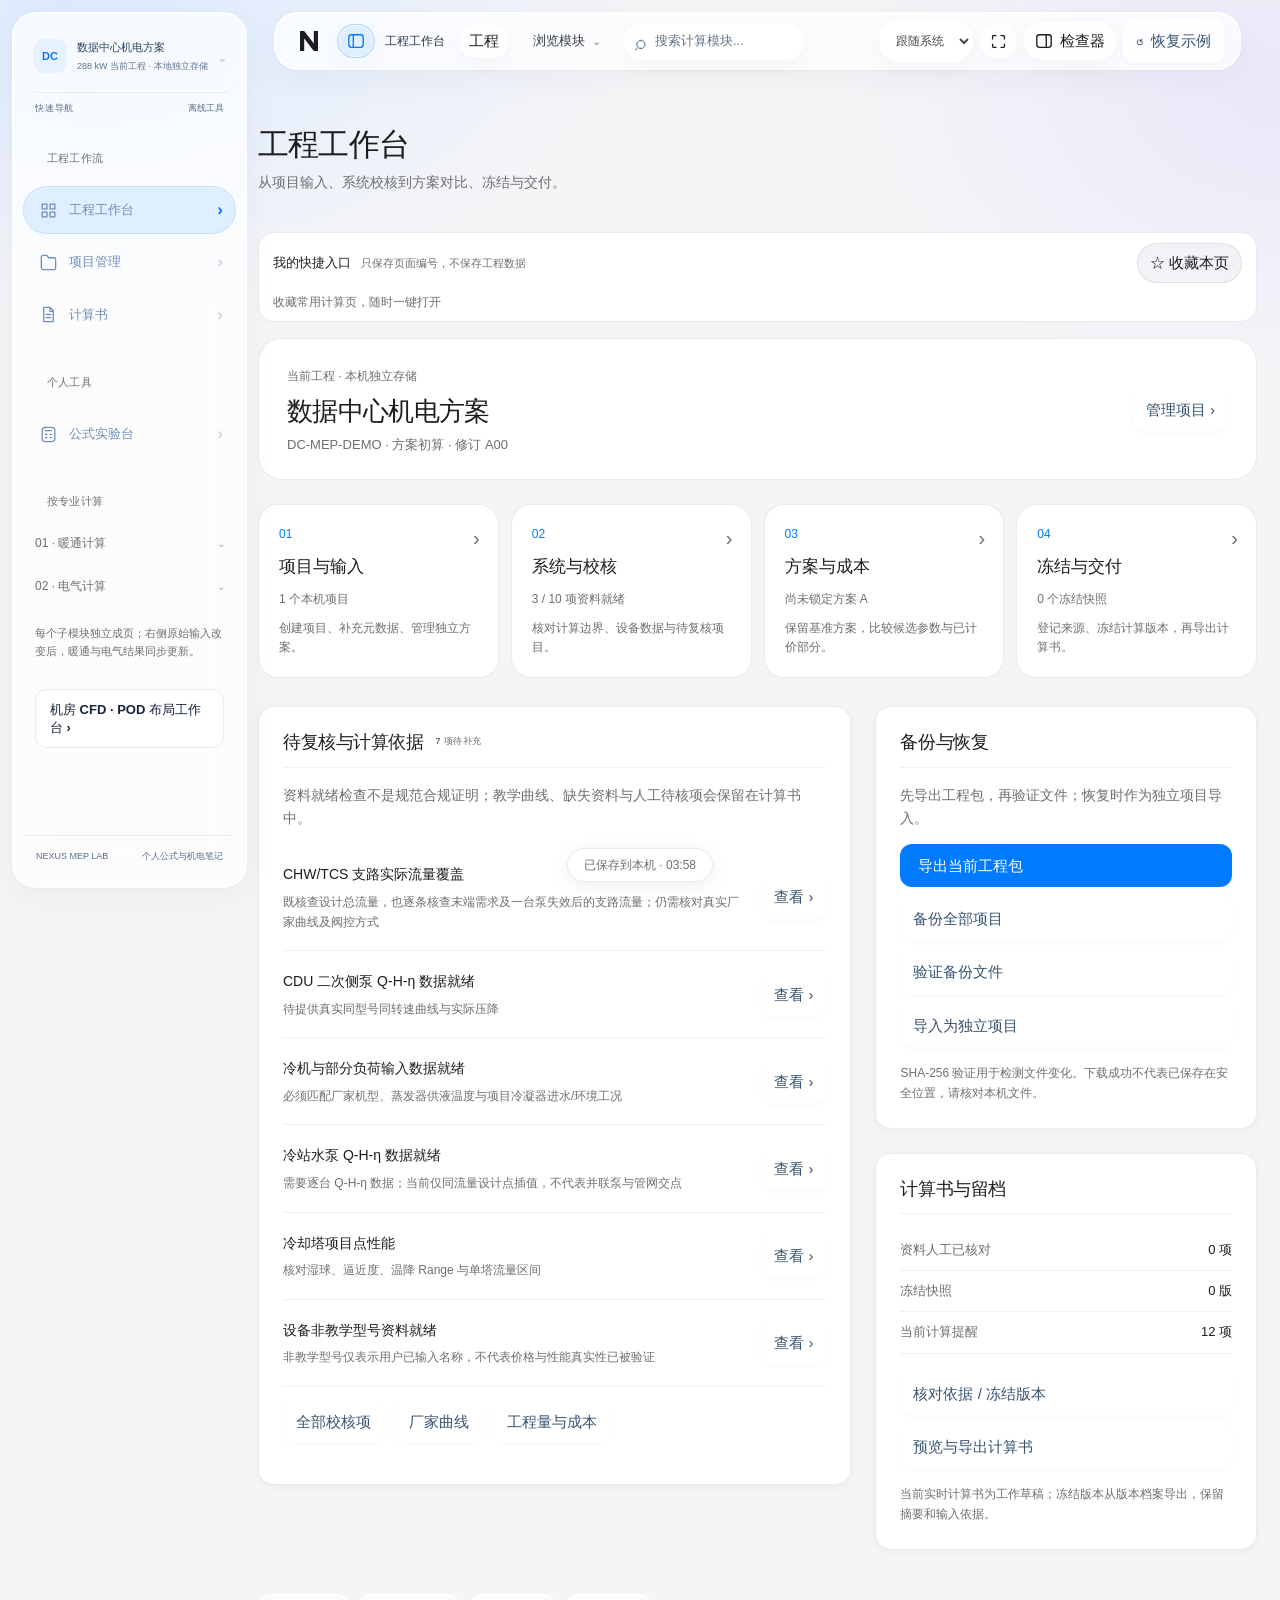
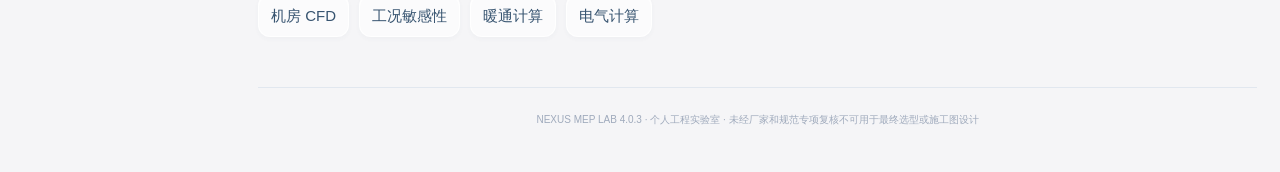
==== commit 46f63514: "Restore mobile inspector bottom sheet in public demo" ====
--- a/nexus-mep-lab/index.html
+++ b/nexus-mep-lab/index.html
@@ -2,9 +2,9 @@
 <html lang="zh-CN"><head>
 <meta charset="utf-8"><meta name="viewport" content="width=device-width,initial-scale=1,viewport-fit=cover">
 <meta name="theme-color" content="#f6f8fb"><meta name="apple-mobile-web-app-capable" content="yes"><meta name="apple-mobile-web-app-status-bar-style" content="default"><meta name="format-detection" content="telephone=no">
-<meta name="nexus-public-release" content="4.0.2">
-<meta name="description" content="NEXUS MEP LAB 4.0.2：个人机电工程公式实验台，完全离线，手机电脑可用。提供空气、液体热平衡、三相电力与PUE反算。">
-<title>NEXUS MEP LAB 4.0.2 · 个人工程实验室</title>
+<meta name="nexus-public-release" content="4.0.3">
+<meta name="description" content="NEXUS MEP LAB 4.0.3：个人机电工程公式实验台，完全离线，手机电脑可用。提供空气、液体热平衡、三相电力与PUE反算。">
+<title>NEXUS MEP LAB 4.0.3 · 个人工程实验室</title>
 <link rel="manifest" href="./manifest.webmanifest">
 <link rel="icon" href="./icon.svg" type="image/svg+xml">
 <meta name="apple-mobile-web-app-title" content="NEXUS MEP">
@@ -1531,12 +1531,38 @@
 @media(max-width:740px){.phone-quick-disclosure{margin:0 0 16px;border-bottom:1px solid var(--divider)}.phone-quick-disclosure>summary{display:flex;align-items:center;justify-content:space-between;min-height:40px;font-size:12px;color:var(--text-secondary);list-style:none}.phone-quick-disclosure>summary::-webkit-details-marker{display:none}.phone-quick-disclosure[open]>summary{margin-bottom:8px}#main-shell #page .phone-quick-disclosure .nexus-quick{border:0;margin:0;padding:0 0 12px}#main-shell #page .page-section-nav{padding:4px;margin-bottom:8px;box-shadow:none;background:transparent;border:0}#main-shell #page .page-section-nav button{min-height:36px;font-size:12px;padding:0 14px}}
 
 @media(max-width:740px){#main-shell .topbar .mobile-menu{background:var(--surface-secondary);color:var(--text-primary);border:1px solid var(--border);box-shadow:none}#main-shell .metric-grid>.metric:last-child:nth-child(odd){grid-column:1/-1}#main-shell .metric-grid>.metric:last-child:nth-child(odd) .m-value{white-space:normal}}
+
+#phone-inspector{box-sizing:border-box;width:100%;max-width:540px;max-height:calc(var(--phone-viewport-height,100dvh) - 16px);margin:auto auto 0;padding:0;border:1px solid var(--border);border-radius:26px 26px 0 0;background:var(--surface);color:var(--text-primary);overflow:auto;overscroll-behavior:contain;box-shadow:0 -16px 60px #0002}
+#phone-inspector::backdrop{background:#10182766;backdrop-filter:blur(8px);-webkit-backdrop-filter:blur(8px)}
+.phone-inspector-header{position:sticky;top:0;display:flex;align-items:center;justify-content:space-between;gap:16px;padding:20px;background:var(--surface);border-bottom:1px solid var(--border);z-index:2}
+.phone-inspector-header h2{font-size:21px;margin:0}.phone-inspector-header p{font-size:12px;color:var(--text-secondary);margin:4px 0 0}.phone-inspector-header button{min-height:44px;padding:0 16px;border:0;border-radius:999px;background:var(--surface-secondary);color:var(--accent);font:600 15px -apple-system,BlinkMacSystemFont,sans-serif}
+#phone-inspector .parameter-rail{display:block!important;position:static!important;max-height:none!important;width:auto!important;padding:0 16px calc(24px + env(safe-area-inset-bottom));margin:0;box-shadow:none;animation:none}
+#phone-inspector .control-deck{display:block!important;background:transparent;border:0;box-shadow:none;padding:16px 0;margin:0}
+#phone-inspector .control-deck:before,#phone-inspector .inspector-heading{display:none}
+#phone-inspector .deck-controls{display:grid!important;grid-template-columns:1fr!important;gap:16px}
+#phone-inspector .inspector-group{border:0;padding:0;margin:0;min-width:0}#phone-inspector legend{font-size:13px;color:var(--text-secondary);padding:0 0 8px}
+#phone-inspector .deck-field{display:flex;align-items:center;justify-content:space-between;gap:12px;padding:10px 0;border-bottom:1px solid var(--border);font-size:15px}
+#phone-inspector .inspector-value{display:flex;align-items:center;gap:8px}#phone-inspector input{box-sizing:border-box;width:112px;min-height:44px;text-align:center;font-size:17px;border:1px solid var(--border);border-radius:12px;background:var(--surface-secondary);color:var(--text-primary);appearance:textfield;-moz-appearance:textfield}#phone-inspector input::-webkit-inner-spin-button{appearance:none}
+#phone-inspector .inspector-unit{min-width:28px;font-size:12px;color:var(--text-secondary)}#phone-inspector .deck-input-hint,#phone-inspector .inspector-lab-note{font-size:13px;line-height:1.6;color:var(--text-secondary)}
+#phone-inspector .inspector-summary{margin-top:20px}#phone-inspector .inspector-publishing{margin-top:20px}
+body:has(#phone-inspector[open]){overflow:hidden}
+@media(max-width:740px){#main-shell .topbar .inspector-toggle{display:inline-flex!important;align-items:center;justify-content:center;min-width:44px;min-height:44px;padding:0 10px;background:var(--surface-secondary);border:1px solid var(--border);border-radius:12px;color:var(--text-primary)}#main-shell .topbar .inspector-toggle span{display:inline!important;font-size:12px}#main-shell .topbar .inspector-toggle svg{width:16px;height:16px}#main-shell .topbar .top-toolbox{display:flex!important}#main-shell .topbar .breadcrumb{max-width:calc(100vw - 265px)}#phone-inspector[open]{animation:experience-sheet-in .24s ease-out}body.phone-keyboard-open:has(#phone-inspector[open]) .phone-keyboard-tools{display:none}}
+@media(prefers-reduced-motion:reduce){#phone-inspector[open]{animation:none}}
+
+
+#phone-inspector .inspector-rows{display:block!important;background:transparent;border:0;border-radius:0;padding:0;box-shadow:none}
+#phone-inspector .deck-field{display:grid!important;grid-template-columns:minmax(0,1fr) auto!important;align-items:center!important;min-height:64px;box-sizing:border-box;padding:10px 0!important;margin:0!important;border:0!important;border-bottom:1px solid var(--border)!important;border-radius:0!important;background:transparent!important;box-shadow:none!important;transform:none!important}
+#phone-inspector .deck-field>span:first-child{font-size:15px!important;text-align:left!important;color:var(--text-primary);font-weight:500}
+#phone-inspector .deck-field .inspector-value{display:flex!important;flex-direction:row!important;align-items:center;justify-content:flex-end;width:auto!important;gap:8px}
+#phone-inspector .deck-field input{width:112px!important;min-height:44px!important;font-size:17px!important}
+#phone-inspector .inspector-group{background:transparent!important;border:0!important;border-radius:0!important;padding:0!important;box-shadow:none!important}
 /* Public workspace navigation */
 .nexus-workspace-link{display:block;margin:8px 12px;padding:11px 14px;border:1px solid var(--border,#dbe3ec);border-radius:12px;background:var(--surface,#fff);color:var(--text,#152b44);font-size:13px;font-weight:700;text-decoration:none;line-height:1.35}
 .nexus-workspace-link:hover{border-color:var(--accent,#3679ea);color:var(--accent,#3679ea)}
 .nexus-workspace-shortcut{margin-top:9px}
 .nexus-workspace-shortcut a{display:flex;align-items:center;justify-content:center;min-height:42px;border-radius:10px;background:var(--surface,#fff);border:1px solid var(--border,#dbe3ec);color:var(--text,#152b44);font-size:13px;font-weight:700;text-decoration:none}
 .nexus-workspace-shortcut a:focus-visible,.nexus-workspace-link:focus-visible{outline:3px solid #4d80e8;outline-offset:2px}
+
 
 
 
@@ -1584,7 +1610,7 @@
   <button type="button" class="search-trigger" data-shell="search" aria-label="搜索计算模块"><span class="search-glyph">⌕</span><span class="search-placeholder">搜索计算模块...</span><kbd>Ctrl K</kbd></button>
   <button type="button" class="btn lab-quick-link" data-go="formula-lab" title="进入公式实验台">∑ 公式实验</button><div class="top-toolbox"><button type="button" class="inspector-toggle" data-shell="inspector" aria-label="切换参数检查器" aria-pressed="true" title="收起参数检查器"><svg width="18" height="18" viewBox="0 0 20 20" fill="none" aria-hidden="true"><rect x="2" y="3" width="16" height="14" rx="3" stroke="currentColor" stroke-width="1.5"/><path d="M12.5 3v14" stroke="currentColor" stroke-width="1.5"/></svg><span>检查器</span></button><span class="saved-badge"><i></i> 参数修改后实时联动</span><div class="top-actions" id="top-actions"><button class="btn" data-action="reset" title="将当前工程数据恢复为示例值（需确认）">↺ <span>恢复示例</span></button></div></div></header>
  <div class="content"><section class="mobile-focus" id="mobile-focus" aria-label="手机快速工作台"><details class="phone-project-overview"><summary>工程概览与备份 <span aria-hidden="true">⌄</span></summary>
- <div class="mf-line"><span class="mf-label">NEXUS / 手机离线工作台</span><span>4.0.2</span></div><div class="mf-line" style="margin-top:6px"><b id="mf-project">数据中心机电方案</b><span>本机独立保存</span></div>
+ <div class="mf-line"><span class="mf-label">NEXUS / 手机离线工作台</span><span>4.0.3</span></div><div class="mf-line" style="margin-top:6px"><b id="mf-project">数据中心机电方案</b><span>本机独立保存</span></div>
  <div class="mf-kpis"><div class="mf-kpi"><span>设计冷量</span><strong id="mf-cooling">294.53</strong><small>kW</small></div><div class="mf-kpi"><span>冷冻水</span><strong id="mf-chw">50.66</strong><small>m³/h</small></div><div class="mf-kpi"><span>TCS 流量</span><strong id="mf-tcs">26.40</strong><small>m³/h</small></div></div>
  <div class="nexus-workspace-shortcut"><a href="./room-cfd/index.html?view=roomcfd">机房 CFD / 模块化 POD 布局 ›</a></div><div class="mf-actions"><button type="button" class="mf-btn secondary" data-action="mobile-backup">⇪ 分享项目备份</button><button type="button" class="mf-btn" data-action="mobile-word">▣ 分享 Word 计算书</button></div></details></section>
  <div class="calculation-layout"><div class="calculation-main"><div id="page"><div class="page-head"><div><h1 class="page-title">IT 散热负荷</h1><p class="page-desc">IT 功率、热负荷系数及风冷/液冷热量分配 · 修改右侧原始输入后，所有关联模块实时重算。</p></div></div><div class="box"><div class="box-h"><h3>系统原理与计算逻辑</h3><span class="hint">HVAC 01</span></div><p class="module-principle">IT 设备电功率最终几乎都以热量形式进入机房；液冷比例只分配热量路径，不减少 IT 电功率。</p><div class="power-links"><span class="hint">暖通计算链 1 / 12</span><button class="btn btn-primary" data-go="hvac-airflow">下一项 ›</button></div></div><div class="metric-grid"><div class="metric accent"><div class="m-head"><span>设计总散热量</span><span class="m-icon">❄</span></div><div class="m-value">294.53 <span class="m-unit">kW</span></div><div class="m-foot">IT 功率 × 负荷系数 × 裕量</div></div><div class="metric "><div class="m-head"><span>风冷热负荷</span><span class="m-icon">▥</span></div><div class="m-value">117.81 <span class="m-unit">kW</span></div><div class="m-foot">40% 热量分配</div></div><div class="metric teal"><div class="m-head"><span>液冷热负荷</span><span class="m-icon">▧</span></div><div class="m-value">176.72 <span class="m-unit">kW</span></div><div class="m-foot">60% 热量分配</div></div></div><section class="box formula-panel"><div class="box-h"><h3>ƒx IT 散热与风液分配</h3><span class="hint">FORMULA WALKTHROUGH</span></div><p class="formula-intro">逐步显示原始公式、代入数值与单位关系</p><div class="steps"><div class="step"><div class="step-no">01</div><div class="step-body"><h4>IT 负荷形成设计散热量</h4><div class="formula"><button type="button" class="formula-ref" data-formula-symbol="QIT">Q<sub>IT</sub></button> = <button type="button" class="formula-ref" data-formula-symbol="PIT">P<sub>IT</sub></button> × <button type="button" class="formula-ref" data-formula-symbol="Kload">K<sub>load</sub></button> × <button type="button" class="formula-ref" data-formula-symbol="Kreserve">K<sub>reserve</sub></button></div><div class="substitution">255.00 × 1.1 × 1.05</div><div class="answer"><button type="button" class="formula-ref" data-formula-symbol="QIT">Q<sub>IT</sub></button> = 294.53 kW</div></div></div><div class="step"><div class="step-no">02</div><div class="step-body"><h4>分配空气侧和液冷侧热量</h4><div class="formula"><button type="button" class="formula-ref" data-formula-symbol="Qair">Q<sub>air</sub></button> = <button type="button" class="formula-ref" data-formula-symbol="QIT">Q<sub>IT</sub></button>(1−<button type="button" class="formula-ref" data-formula-symbol="alpha">α</button>)；<button type="button" class="formula-ref" data-formula-symbol="Qliq">Q<sub>liquid</sub></button> = <button type="button" class="formula-ref" data-formula-symbol="QIT">Q<sub>IT</sub></button><button type="button" class="formula-ref" data-formula-symbol="alpha">α</button></div><div class="substitution">294.53 × (1−0.6)；294.53 × 0.6</div><div class="answer">117.81 / 176.72 kW</div></div></div></div></section><div class="box"><div class="box-h"><h3>暖通计算链</h3><span class="hint">PREVIOUS / NEXT</span></div><div class="power-links"><span class="hint">暖通计算链 1 / 12</span><button class="btn btn-primary" data-go="hvac-airflow">下一项 ›</button></div></div></div></div><aside class="parameter-rail" aria-label="原始输入参数"><section id="formula-trace-drawer" class="formula-trace-drawer" aria-live="polite" aria-label="公式符号追溯"></section><section class="control-deck" aria-label="跨模块联动工况">
@@ -1605,10 +1631,10 @@
    <details open=""><summary>设置发布目标</summary><div class="github-publish-grid"><label>仓库<input id="github-repo" value="ksplook/NEXUS-MEP-LAB" autocomplete="off"></label><label>发布分支<input value="自动读取仓库默认分支" disabled="" aria-label="仓库默认分支"></label><label>发布路径（自动生成）<input value="app/vN/index.html" disabled="" aria-label="自动生成的版本发布路径"></label><label>本次版本说明<input id="github-release-note" value="NEXUS MEP LAB 离线页面更新" maxlength="120" autocomplete="off"></label><label>访问令牌<input id="github-token" type="password" value="" placeholder="fine-grained token（Contents: Read and write）" autocomplete="off"></label></div></details>
    <button type="button" class="btn" data-github-action="check">检查授权及版本</button><button type="button" class="btn btn-primary" data-github-action="publish">创建新版本（原子提交）</button><button type="button" class="btn" data-github-action="clear-token">清空令牌</button><div class="github-publish-status" id="github-publish-status" style="color: rgb(97, 113, 140);">正在读取现有版本目录…</div>
   </section>
- </section></aside></div><footer class="footer">NEXUS MEP LAB 4.0.2 · 个人工程实验室 · 未经厂家和规范专项复核不可用于最终选型或施工图设计</footer></div></main></div>
+ </section></aside></div><footer class="footer">NEXUS MEP LAB 4.0.3 · 个人工程实验室 · 未经厂家和规范专项复核不可用于最终选型或施工图设计</footer></div></main></div>
  <nav class="mobile-dock" aria-label="方案快捷导航"><button type="button" data-go="system"></button></nav>
  <div class="command-modal" id="command-modal" hidden="" role="dialog" aria-modal="true" aria-label="快速查找模块"><div class="command-backdrop" data-shell="close-search"></div><div class="command-box"><div class="command-searchline"><span>⌕</span><input id="command-input" type="search" placeholder="搜索冷量、风墙、CDU、管网、性能曲线..." autocomplete="off" aria-label="搜索模块"><button data-shell="close-search" type="button" aria-label="关闭搜索">Esc</button></div><div class="command-caption">快速跳转 · 共 20 个模块</div><div id="command-results" class="command-results"></div><div class="command-bottom"><span>↑↓ 选择 · ↵ 打开</span><span>Esc 关闭</span></div></div></div>
-<dialog class="experience-dialog" id="experience-dialog" aria-labelledby="experience-title"><button type="button" class="experience-handle" data-experience="close" data-experience-drag aria-label="关闭体验设置，下滑也可关闭"><span></span></button><h2 id="experience-title">声音与触觉</h2><p>外观、声音与触觉，按你的习惯调整。</p><label class="experience-setting"><span>外观主题</span><select data-theme-picker aria-label="体验面板外观主题"><option value="system">跟随系统</option><option value="light">浅色</option><option value="dark">深色</option></select></label><label class="experience-setting"><span>轻提示音</span><input type="checkbox" data-experience-pref="sound"></label><label class="experience-setting"><span>触觉反馈</span><input type="checkbox" data-experience-pref="haptics"></label><small id="experience-capability"></small><div class="experience-actions"><button type="button" data-experience="preview">体验反馈</button><button type="button" data-experience="close">完成</button></div><small>偏好只保存在当前设备。音效默认关闭，不在输入数字时播放。</small></dialog><div class="phone-keyboard-tools" role="group" aria-label="输入辅助"><div class="phone-input-nav"><button type="button" data-experience="previous" aria-label="上一个输入项">‹</button><button type="button" data-experience="next" aria-label="下一个输入项">›</button></div><span id="phone-input-context">修改后自动重算</span><button type="button" data-experience="done">完成</button></div>
+<dialog id="phone-inspector" aria-labelledby="phone-inspector-title"><header class="phone-inspector-header"><div><h2 id="phone-inspector-title">检查器</h2><p>项目参数 · 修改后实时重算</p></div><button type="button" data-phone-inspector-close aria-label="关闭检查器">完成</button></header><div class="phone-inspector-content"></div></dialog><dialog class="experience-dialog" id="experience-dialog" aria-labelledby="experience-title"><button type="button" class="experience-handle" data-experience="close" data-experience-drag aria-label="关闭体验设置，下滑也可关闭"><span></span></button><h2 id="experience-title">声音与触觉</h2><p>外观、声音与触觉，按你的习惯调整。</p><label class="experience-setting"><span>外观主题</span><select data-theme-picker aria-label="体验面板外观主题"><option value="system">跟随系统</option><option value="light">浅色</option><option value="dark">深色</option></select></label><label class="experience-setting"><span>轻提示音</span><input type="checkbox" data-experience-pref="sound"></label><label class="experience-setting"><span>触觉反馈</span><input type="checkbox" data-experience-pref="haptics"></label><small id="experience-capability"></small><div class="experience-actions"><button type="button" data-experience="preview">体验反馈</button><button type="button" data-experience="close">完成</button></div><small>偏好只保存在当前设备。音效默认关闭，不在输入数字时播放。</small></dialog><div class="phone-keyboard-tools" role="group" aria-label="输入辅助"><div class="phone-input-nav"><button type="button" data-experience="previous" aria-label="上一个输入项">‹</button><button type="button" data-experience="next" aria-label="下一个输入项">›</button></div><span id="phone-input-context">修改后自动重算</span><button type="button" data-experience="done">完成</button></div>
  <input style="display:none" type="file" id="takeoff-file" accept=".csv,.tsv,text/csv,text/tab-separated-values"><input style="display:none" type="file" id="pricebook-file" accept=".tsv,text/tab-separated-values,text/plain"><input style="display:none" type="file" id="project-file" accept=".json,application/json">
  <input style="display:none" type="file" id="json-file" accept=".json,application/json"></div><script>
 /* ROOM_MODULE_START */
@@ -6087,6 +6113,7 @@
 let desktopInspectorPreview=false,desktopInspectorLabPinned=false;
 function desktopSaveLayout(){try{sessionStorage.setItem('nexus-desktop-layout',JSON.stringify({sidebar:desktopSidebarHidden,inspector:desktopInspectorHidden}));}catch{}}
 function desktopTogglePane(pane){
+ if(pane==='inspector'&&window.matchMedia?.('(max-width:740px)')?.matches){phoneInspectorOpen();return;}
  desktopInspectorPreview=false;
  if(pane==='focus'){desktopInspectorLabPinned=false;
   if(desktopFocusRestore){desktopSidebarHidden=desktopFocusRestore.sidebar;desktopInspectorHidden=desktopFocusRestore.inspector;desktopFocusRestore=null;}
@@ -6186,12 +6213,12 @@
  }catch(e){book.chapters.push({id:'decision',title:String(book.chapters.length+1).padStart(2,'0')+' 设计—造价方案比选',subtitle:'FAILED PREVIEW',items:[{kind:'alert',text:'已保存 A/B 方案但无法复算：'+e.message}]})}
 }
 function appendProviderBook(book,sp,pd,pr,sections){if(sections?.provider===false)return;try{book.chapters.push({id:'provider',title:String(book.chapters.length+1).padStart(2,'0')+' 标准POD与提供商交付报价审查',subtitle:'PROVIDER SCOPE / COST & BID READINESS',items:providerReportItems(sp,pd,pr)});}catch(e){book.chapters.push({id:'provider',title:'标准POD成本初算',items:[{kind:'alert',text:e.message}]});}}
-function reportBook(){const b=buildCalculationBook(config,result,{...reportMeta,sections:reportSections,context:{curves,topologyText,caseText,catalogText,selections}});appendKpiBoqChapters(b,config,result,powerPlan,costing,catalogText,selections,reportSections);appendV15Book(b,feederText,takeoff,priceBook);appendDecisionBook(b,decision,{sections:reportSections});appendSopertonBook(b,soperton,reportSections);appendProviderBook(b,soperton,pods,provider,reportSections);if(modularPod.enabled)b.chapters.push(mpChapter());b.meta.controlStatus='工作草稿（尚未冻结）';b.meta.version='4.0.2';return b;}
+function reportBook(){const b=buildCalculationBook(config,result,{...reportMeta,sections:reportSections,context:{curves,topologyText,caseText,catalogText,selections}});appendKpiBoqChapters(b,config,result,powerPlan,costing,catalogText,selections,reportSections);appendV15Book(b,feederText,takeoff,priceBook);appendDecisionBook(b,decision,{sections:reportSections});appendSopertonBook(b,soperton,reportSections);appendProviderBook(b,soperton,pods,provider,reportSections);if(modularPod.enabled)b.chapters.push(mpChapter());b.meta.controlStatus='工作草稿（尚未冻结）';b.meta.version='4.0.3';return b;}
 function attachSnapshotChapter(b,snapshot){
  b.meta.controlStatus='本地冻结版本（非电子签名、非公司批准）';
  b.meta.integrityHash=snapshot.hash;
  b.meta.snapshotId=snapshot.id;
- b.meta.version='4.0.2';
+ b.meta.version='4.0.3';
  b.chapters.push({id:'control',title:String(b.chapters.length+1).padStart(2,'0')+' 版本记录与资料证据',subtitle:'DOCUMENT CONTROL / TRACEABILITY',items:[
   {kind:'paragraph',text:'本计算书读取自冻结的参数快照，而非实时工作区；SHA-256 仅供核对参数数据是否变化，不代表身份认证、数字签名或公司批准。'},
   {kind:'kv',title:'冻结版本',value:snapshot.id},
@@ -6334,7 +6361,7 @@
  try{localStorage.setItem('nexus-theme',choice)}catch{}
 });
 window.matchMedia?.('(prefers-color-scheme: dark)').addEventListener?.('change',()=>nexusThemeApply());
-function renderShell(){nexusThemeApply();app.innerHTML=`<div class="app v8-layout" id="main-shell">
+function renderShell(){phoneInspectorClose();nexusThemeApply();app.innerHTML=`<div class="app v8-layout" id="main-shell">
  <aside class="sidebar" aria-label="功能模块导航"><div class="brand brand-close-only"><button class="sidebar-close" aria-label="关闭导航" data-shell="close">×</button></div>
  <button class="project-switch" data-go="workspace"><span class="project-symbol">DC</span><span class="project-text"><b id="project-title">${escapeMarkup(workspaceIndex.projects.find(x=>x.id===workspaceIndex.active)?.title||"数据中心项目")}</b><small><span id="project-workload">${n(config.itKw,0)} kW</span> 当前工程 · 本地独立存储</small></span><span class="project-chevron">⌄</span></button>
  <div class="side-section-top"><span>快速导航</span><span>离线工具</span></div>
@@ -6345,13 +6372,13 @@
   <button type="button" class="desktop-pane-button project-hub-trigger" data-go="engineering-hub" title="工程工作台">工程</button>${desktopBrowse()}<button type="button" class="search-trigger" data-shell="search" aria-label="搜索计算模块"><span class="search-glyph">⌕</span><span class="search-placeholder">搜索计算模块...</span><kbd>Ctrl K</kbd></button>
   <div class="top-toolbox"><label class="theme-choice"><span class="sr-only">外观主题</span><select data-theme-picker aria-label="外观主题"><option value="system">跟随系统</option><option value="light">浅色</option><option value="dark">深色</option></select></label><button type="button" class="desktop-pane-button focus-toggle" data-shell="focus-pane" aria-label="切换专注计算布局" aria-pressed="false" title="专注计算：收起两侧面板"><svg width="17" height="17" viewBox="0 0 20 20" fill="none" aria-hidden="true"><path d="M3 7V4a1 1 0 0 1 1-1h3m6 0h3a1 1 0 0 1 1 1v3m0 6v3a1 1 0 0 1-1 1h-3m-6 0H4a1 1 0 0 1-1-1v-3" stroke="currentColor" stroke-width="1.5" stroke-linecap="round"/></svg><span>专注</span></button><button type="button" class="inspector-toggle" data-shell="inspector" aria-label="切换参数检查器" aria-pressed="true" title="收起参数检查器"><svg width="18" height="18" viewBox="0 0 20 20" fill="none" aria-hidden="true"><rect x="2" y="3" width="16" height="14" rx="3" stroke="currentColor" stroke-width="1.5"/><path d="M12.5 3v14" stroke="currentColor" stroke-width="1.5"/></svg><span>检查器</span></button><span class="saved-badge"><i></i> 参数修改后实时联动</span><div class="top-actions" id="top-actions"><button class="btn" data-action="reset" title="将当前工程数据恢复为示例值（需确认）">↺ <span>恢复示例</span></button></div></div></header>
  <div class="content"><section class="mobile-focus" id="mobile-focus" aria-label="手机快速工作台"><details class="phone-project-overview"><summary>工程概览与备份 <span aria-hidden="true">⌄</span></summary>
- <div class="mf-line"><span class="mf-label">NEXUS / 手机离线工作台</span><span>4.0.2</span></div><div class="mf-line" style="margin-top:6px"><b id="mf-project">当前工程</b><span>本机独立保存</span></div>
+ <div class="mf-line"><span class="mf-label">NEXUS / 手机离线工作台</span><span>4.0.3</span></div><div class="mf-line" style="margin-top:6px"><b id="mf-project">当前工程</b><span>本机独立保存</span></div>
  <div class="mf-kpis"><div class="mf-kpi"><span>设计冷量</span><strong id="mf-cooling">—</strong><small>kW</small></div><div class="mf-kpi"><span>冷冻水</span><strong id="mf-chw">—</strong><small>m³/h</small></div><div class="mf-kpi"><span>TCS 流量</span><strong id="mf-tcs">—</strong><small>m³/h</small></div></div>
  <div class="nexus-workspace-shortcut"><a href="./room-cfd/index.html?view=roomcfd">机房 CFD / 模块化 POD 布局 ›</a></div><div class="mf-actions"><button type="button" class="mf-btn secondary" data-action="mobile-backup">⇪ 分享项目备份</button><button type="button" class="mf-btn" data-action="mobile-word">▣ 分享 Word 计算书</button></div></details></section>
- <div class="calculation-layout"><div class="calculation-main"><div id="page"></div></div><aside class="parameter-rail" aria-label="原始输入参数"><section id="formula-trace-drawer" class="formula-trace-drawer" aria-live="polite" aria-label="公式符号追溯"></section>${deck()}</aside></div><footer class="footer">NEXUS MEP LAB 4.0.2 · 个人工程实验室 · 未经厂家和规范专项复核不可用于最终选型或施工图设计</footer></div></main></div>
+ <div class="calculation-layout"><div class="calculation-main"><div id="page"></div></div><aside class="parameter-rail" aria-label="原始输入参数"><section id="formula-trace-drawer" class="formula-trace-drawer" aria-live="polite" aria-label="公式符号追溯"></section>${deck()}</aside></div><footer class="footer">NEXUS MEP LAB 4.0.3 · 个人工程实验室 · 未经厂家和规范专项复核不可用于最终选型或施工图设计</footer></div></main></div>
  <nav class="mobile-dock" aria-label="快捷工具">${[['formula-lab','∑','公式'],['hvac-airflow','≋','风量'],['power-total','ϟ','电力'],['workspace','▤','项目']].map(([id,icon,label])=>`<button type="button" data-go="${id}" aria-label="打开${label}"><span class="dock-icon" aria-hidden="true">${phoneDockSymbol(id)}</span><span>${label}</span></button>`).join('')}<button type="button" data-experience="open" aria-label="声音与触觉体验设置"><span class="dock-icon" aria-hidden="true">${phoneDockSymbol('settings')}</span><span>体验</span></button></nav>
  <div class="command-modal" id="command-modal" hidden role="dialog" aria-modal="true" aria-label="快速查找模块"><div class="command-backdrop" data-shell="close-search"></div><div class="command-box"><div class="command-searchline"><span>⌕</span><input id="command-input" type="search" placeholder="搜索冷量、风墙、CDU、管网、性能曲线..." autocomplete="off" aria-label="搜索模块"><button data-shell="close-search" type="button" aria-label="关闭搜索">Esc</button></div><div class="command-caption">快速跳转 · 共 ${TABS.length} 个模块</div><div id="command-results" class="command-results"></div><div class="command-bottom"><span>↑↓ 选择 · ↵ 打开</span><span>Esc 关闭</span></div></div></div>
-<dialog class="experience-dialog" id="experience-dialog" aria-labelledby="experience-title"><button type="button" class="experience-handle" data-experience="close" data-experience-drag aria-label="关闭体验设置，下滑也可关闭"><span></span></button><h2 id="experience-title">声音与触觉</h2><p>外观、声音与触觉，按你的习惯调整。</p><label class="experience-setting"><span>外观主题</span><select data-theme-picker aria-label="体验面板外观主题"><option value="system">跟随系统</option><option value="light">浅色</option><option value="dark">深色</option></select></label><label class="experience-setting"><span>轻提示音</span><input type="checkbox" data-experience-pref="sound"></label><label class="experience-setting"><span>触觉反馈</span><input type="checkbox" data-experience-pref="haptics"></label><small id="experience-capability"></small><div class="experience-actions"><button type="button" data-experience="preview">体验反馈</button><button type="button" data-experience="close">完成</button></div><small>偏好只保存在当前设备。音效默认关闭，不在输入数字时播放。</small></dialog><div class="phone-keyboard-tools" role="group" aria-label="输入辅助"><div class="phone-input-nav"><button type="button" data-experience="previous" aria-label="上一个输入项">‹</button><button type="button" data-experience="next" aria-label="下一个输入项">›</button></div><span id="phone-input-context">修改后自动重算</span><button type="button" data-experience="done">完成</button></div>
+<dialog id="phone-inspector" aria-labelledby="phone-inspector-title"><header class="phone-inspector-header"><div><h2 id="phone-inspector-title">检查器</h2><p>项目参数 · 修改后实时重算</p></div><button type="button" data-phone-inspector-close aria-label="关闭检查器">完成</button></header><div class="phone-inspector-content"></div></dialog><dialog class="experience-dialog" id="experience-dialog" aria-labelledby="experience-title"><button type="button" class="experience-handle" data-experience="close" data-experience-drag aria-label="关闭体验设置，下滑也可关闭"><span></span></button><h2 id="experience-title">声音与触觉</h2><p>外观、声音与触觉，按你的习惯调整。</p><label class="experience-setting"><span>外观主题</span><select data-theme-picker aria-label="体验面板外观主题"><option value="system">跟随系统</option><option value="light">浅色</option><option value="dark">深色</option></select></label><label class="experience-setting"><span>轻提示音</span><input type="checkbox" data-experience-pref="sound"></label><label class="experience-setting"><span>触觉反馈</span><input type="checkbox" data-experience-pref="haptics"></label><small id="experience-capability"></small><div class="experience-actions"><button type="button" data-experience="preview">体验反馈</button><button type="button" data-experience="close">完成</button></div><small>偏好只保存在当前设备。音效默认关闭，不在输入数字时播放。</small></dialog><div class="phone-keyboard-tools" role="group" aria-label="输入辅助"><div class="phone-input-nav"><button type="button" data-experience="previous" aria-label="上一个输入项">‹</button><button type="button" data-experience="next" aria-label="下一个输入项">›</button></div><span id="phone-input-context">修改后自动重算</span><button type="button" data-experience="done">完成</button></div>
  <input style="display:none" type="file" id="takeoff-file" accept=".csv,.tsv,text/csv,text/tab-separated-values"><input style="display:none" type="file" id="pricebook-file" accept=".tsv,text/tab-separated-values,text/plain"><input style="display:none" type="file" id="project-file" accept=".json,application/json">
  <input style="display:none" type="file" id="json-file" accept=".json,application/json">`;
  deckSync();syncMobileUX();refineDataTables();deliveryRefine(document.getElementById('page'));scheduleScrollChrome();nexusThemeApply();
@@ -6613,6 +6640,23 @@
 window.addEventListener?.('beforeunload',event=>{if(typeof storageIssue!=='undefined'&&storageIssue){event.preventDefault();event.returnValue=''}});
 document.addEventListener('change',event=>{if(event.target.matches?.('select')){event.target.title=event.target.selectedOptions?.[0]?.textContent||'';deliveryRefine(event.target.parentElement)}});
 
+
+
+let phoneInspectorHome=null,phoneInspectorReturn=null;
+function phoneInspectorOpen(){
+ const dialog=document.getElementById('phone-inspector'),rail=document.querySelector('.parameter-rail');if(!dialog?.showModal||!rail||dialog.open)return;
+ phoneInspectorReturn=document.activeElement;phoneInspectorHome={parent:rail.parentNode,next:rail.nextSibling,rail};
+ dialog.querySelector('.phone-inspector-content').appendChild(rail);dialog.showModal();document.querySelector('[data-shell="inspector"]')?.setAttribute('aria-expanded','true');deckSync();
+}
+function phoneInspectorRestore(){
+ if(!phoneInspectorHome)return;const {parent,next,rail}=phoneInspectorHome;phoneInspectorHome=null;
+ if(parent.isConnected){if(next?.parentNode===parent)parent.insertBefore(rail,next);else parent.appendChild(rail)}
+ document.querySelector('[data-shell="inspector"]')?.setAttribute('aria-expanded','false');if(phoneInspectorReturn?.isConnected)phoneInspectorReturn.focus({preventScroll:true});phoneInspectorReturn=null;
+}
+function phoneInspectorClose(){const dialog=document.getElementById('phone-inspector');if(dialog?.open)dialog.close();phoneInspectorRestore();}
+document.addEventListener('click',event=>{if(event.target.closest?.('[data-phone-inspector-close]'))phoneInspectorClose();const dialog=document.getElementById('phone-inspector');if(event.target===dialog){const r=dialog.getBoundingClientRect();if(event.clientX<r.left||event.clientX>r.right||event.clientY<r.top||event.clientY>r.bottom)phoneInspectorClose();}});
+document.addEventListener('close',event=>{if(event.target.id==='phone-inspector')phoneInspectorRestore()},true);
+window.addEventListener?.('resize',()=>{if(window.matchMedia?.('(min-width:741px)')?.matches)phoneInspectorClose()},{passive:true});
 
 /* EXPERIENCE_START */
 function phoneDockSymbol(id){const paths={'formula-lab':'<rect x="5" y="3" width="14" height="18" rx="3"/><path d="M8 7h8M8 12h2m4 0h2M8 16h2m4 0h2"/>','hvac-airflow':'<path d="M3 8h12a3 3 0 1 0-3-3M3 12h16a3 3 0 1 1-3 3M3 16h5a3 3 0 1 1-3 3"/>','power-total':'<path d="m13 2-9 12h7l-1 8 10-12h-7l1-8Z"/>','workspace':'<path d="M3 7a2 2 0 0 1 2-2h5l2 3h7a2 2 0 0 1 2 2v9a2 2 0 0 1-2 2H5a2 2 0 0 1-2-2Z"/>','settings':'<path d="M4 7h16M4 17h16"/><circle cx="9" cy="7" r="3" fill="var(--surface)"/><circle cx="15" cy="17" r="3" fill="var(--surface)"/>'};return '<svg viewBox="0 0 24 24" fill="none" stroke="currentColor" stroke-width="1.6" stroke-linecap="round" stroke-linejoin="round">'+paths[id]+'</svg>';}
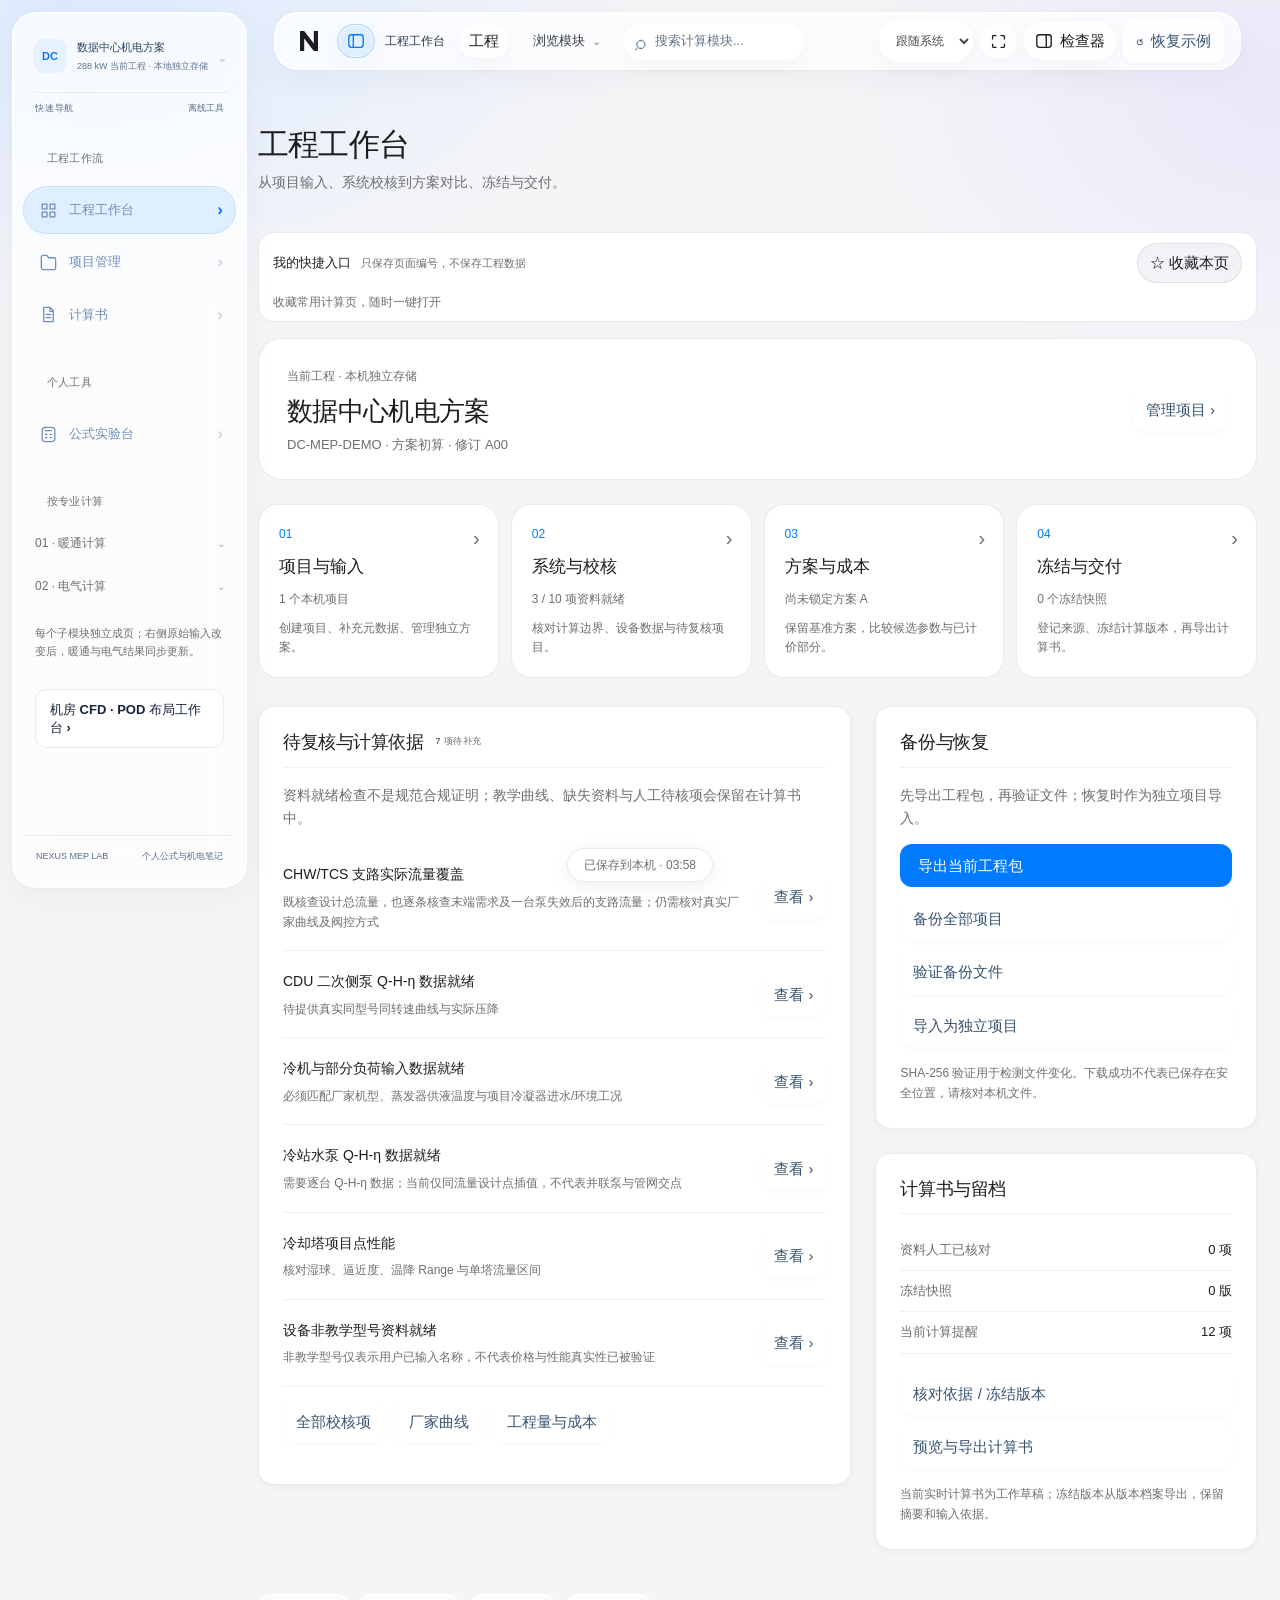
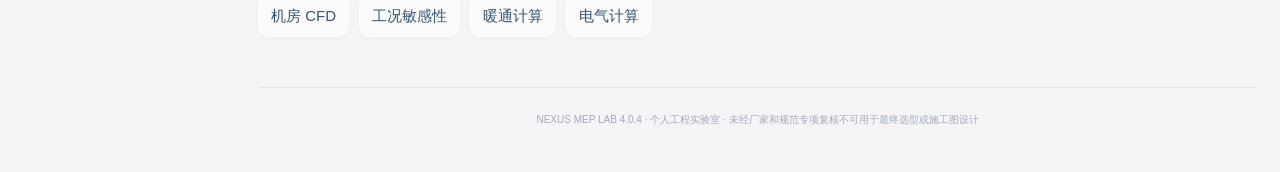
==== commit 5b589832: "Fix keyboard viewport and clarify inspector project identity" ====
--- a/nexus-mep-lab/index.html
+++ b/nexus-mep-lab/index.html
@@ -2,9 +2,9 @@
 <html lang="zh-CN"><head>
 <meta charset="utf-8"><meta name="viewport" content="width=device-width,initial-scale=1,viewport-fit=cover">
 <meta name="theme-color" content="#f6f8fb"><meta name="apple-mobile-web-app-capable" content="yes"><meta name="apple-mobile-web-app-status-bar-style" content="default"><meta name="format-detection" content="telephone=no">
-<meta name="nexus-public-release" content="4.0.3">
-<meta name="description" content="NEXUS MEP LAB 4.0.3：个人机电工程公式实验台，完全离线，手机电脑可用。提供空气、液体热平衡、三相电力与PUE反算。">
-<title>NEXUS MEP LAB 4.0.3 · 个人工程实验室</title>
+<meta name="nexus-public-release" content="4.0.4">
+<meta name="description" content="NEXUS MEP LAB 4.0.4：个人机电工程公式实验台，完全离线，手机电脑可用。提供空气、液体热平衡、三相电力与PUE反算。">
+<title>NEXUS MEP LAB 4.0.4 · 个人工程实验室</title>
 <link rel="manifest" href="./manifest.webmanifest">
 <link rel="icon" href="./icon.svg" type="image/svg+xml">
 <meta name="apple-mobile-web-app-title" content="NEXUS MEP">
@@ -1556,12 +1556,28 @@
 #phone-inspector .deck-field .inspector-value{display:flex!important;flex-direction:row!important;align-items:center;justify-content:flex-end;width:auto!important;gap:8px}
 #phone-inspector .deck-field input{width:112px!important;min-height:44px!important;font-size:17px!important}
 #phone-inspector .inspector-group{background:transparent!important;border:0!important;border-radius:0!important;padding:0!important;box-shadow:none!important}
+
+/* Use the visible viewport, not the layout viewport hidden underneath the keyboard. */
+#phone-inspector[open]{position:fixed;display:flex;flex-direction:column;top:calc(var(--phone-viewport-top,0px) + 8px);bottom:auto;left:0;right:0;height:calc(var(--phone-viewport-height,100dvh) - 16px);max-height:calc(var(--phone-viewport-height,100dvh) - 16px);margin:0 auto;overflow:hidden;border-radius:24px}
+#phone-inspector .phone-inspector-header{position:relative;flex:0 0 auto;padding:16px 18px;min-width:0}
+#phone-inspector .phone-inspector-header>div{min-width:0}#phone-inspector-project{overflow-wrap:anywhere;line-height:1.5;margin:4px 0 0}
+#phone-inspector .phone-inspector-content{min-height:0;flex:1 1 auto;overflow-y:auto;overscroll-behavior:contain;scroll-padding-block:16px;-webkit-overflow-scrolling:touch}
+#phone-inspector .phone-inspector-scope{flex:0 0 auto;margin:0;padding:10px 18px;font-size:12px;line-height:1.6;color:var(--text-secondary);border-bottom:1px solid var(--border)}
+#phone-inspector .parameter-rail{overflow:visible!important;padding-bottom:20px}
+.phone-inspector-input-tools{display:none}
+body.phone-keyboard-open #phone-inspector .phone-inspector-input-tools{display:flex;align-items:center;justify-content:space-between;gap:8px;flex:0 0 48px;padding:0 12px;border-top:1px solid var(--border);background:var(--surface)}
+.phone-inspector-input-tools button{min-height:44px;padding:0 8px;border:0;background:transparent;color:var(--accent);font:500 14px -apple-system,BlinkMacSystemFont,sans-serif}
+.phone-inspector-input-tools button:disabled{opacity:.35}
+body.phone-keyboard-open #phone-inspector .phone-inspector-scope{display:none}
+#phone-inspector .deck-input-hint{display:none}
+
 /* Public workspace navigation */
 .nexus-workspace-link{display:block;margin:8px 12px;padding:11px 14px;border:1px solid var(--border,#dbe3ec);border-radius:12px;background:var(--surface,#fff);color:var(--text,#152b44);font-size:13px;font-weight:700;text-decoration:none;line-height:1.35}
 .nexus-workspace-link:hover{border-color:var(--accent,#3679ea);color:var(--accent,#3679ea)}
 .nexus-workspace-shortcut{margin-top:9px}
 .nexus-workspace-shortcut a{display:flex;align-items:center;justify-content:center;min-height:42px;border-radius:10px;background:var(--surface,#fff);border:1px solid var(--border,#dbe3ec);color:var(--text,#152b44);font-size:13px;font-weight:700;text-decoration:none}
 .nexus-workspace-shortcut a:focus-visible,.nexus-workspace-link:focus-visible{outline:3px solid #4d80e8;outline-offset:2px}
+
 
 
 
@@ -1610,7 +1626,7 @@
   <button type="button" class="search-trigger" data-shell="search" aria-label="搜索计算模块"><span class="search-glyph">⌕</span><span class="search-placeholder">搜索计算模块...</span><kbd>Ctrl K</kbd></button>
   <button type="button" class="btn lab-quick-link" data-go="formula-lab" title="进入公式实验台">∑ 公式实验</button><div class="top-toolbox"><button type="button" class="inspector-toggle" data-shell="inspector" aria-label="切换参数检查器" aria-pressed="true" title="收起参数检查器"><svg width="18" height="18" viewBox="0 0 20 20" fill="none" aria-hidden="true"><rect x="2" y="3" width="16" height="14" rx="3" stroke="currentColor" stroke-width="1.5"/><path d="M12.5 3v14" stroke="currentColor" stroke-width="1.5"/></svg><span>检查器</span></button><span class="saved-badge"><i></i> 参数修改后实时联动</span><div class="top-actions" id="top-actions"><button class="btn" data-action="reset" title="将当前工程数据恢复为示例值（需确认）">↺ <span>恢复示例</span></button></div></div></header>
  <div class="content"><section class="mobile-focus" id="mobile-focus" aria-label="手机快速工作台"><details class="phone-project-overview"><summary>工程概览与备份 <span aria-hidden="true">⌄</span></summary>
- <div class="mf-line"><span class="mf-label">NEXUS / 手机离线工作台</span><span>4.0.3</span></div><div class="mf-line" style="margin-top:6px"><b id="mf-project">数据中心机电方案</b><span>本机独立保存</span></div>
+ <div class="mf-line"><span class="mf-label">NEXUS / 手机离线工作台</span><span>4.0.4</span></div><div class="mf-line" style="margin-top:6px"><b id="mf-project">数据中心机电方案</b><span>本机独立保存</span></div>
  <div class="mf-kpis"><div class="mf-kpi"><span>设计冷量</span><strong id="mf-cooling">294.53</strong><small>kW</small></div><div class="mf-kpi"><span>冷冻水</span><strong id="mf-chw">50.66</strong><small>m³/h</small></div><div class="mf-kpi"><span>TCS 流量</span><strong id="mf-tcs">26.40</strong><small>m³/h</small></div></div>
  <div class="nexus-workspace-shortcut"><a href="./room-cfd/index.html?view=roomcfd">机房 CFD / 模块化 POD 布局 ›</a></div><div class="mf-actions"><button type="button" class="mf-btn secondary" data-action="mobile-backup">⇪ 分享项目备份</button><button type="button" class="mf-btn" data-action="mobile-word">▣ 分享 Word 计算书</button></div></details></section>
  <div class="calculation-layout"><div class="calculation-main"><div id="page"><div class="page-head"><div><h1 class="page-title">IT 散热负荷</h1><p class="page-desc">IT 功率、热负荷系数及风冷/液冷热量分配 · 修改右侧原始输入后，所有关联模块实时重算。</p></div></div><div class="box"><div class="box-h"><h3>系统原理与计算逻辑</h3><span class="hint">HVAC 01</span></div><p class="module-principle">IT 设备电功率最终几乎都以热量形式进入机房；液冷比例只分配热量路径，不减少 IT 电功率。</p><div class="power-links"><span class="hint">暖通计算链 1 / 12</span><button class="btn btn-primary" data-go="hvac-airflow">下一项 ›</button></div></div><div class="metric-grid"><div class="metric accent"><div class="m-head"><span>设计总散热量</span><span class="m-icon">❄</span></div><div class="m-value">294.53 <span class="m-unit">kW</span></div><div class="m-foot">IT 功率 × 负荷系数 × 裕量</div></div><div class="metric "><div class="m-head"><span>风冷热负荷</span><span class="m-icon">▥</span></div><div class="m-value">117.81 <span class="m-unit">kW</span></div><div class="m-foot">40% 热量分配</div></div><div class="metric teal"><div class="m-head"><span>液冷热负荷</span><span class="m-icon">▧</span></div><div class="m-value">176.72 <span class="m-unit">kW</span></div><div class="m-foot">60% 热量分配</div></div></div><section class="box formula-panel"><div class="box-h"><h3>ƒx IT 散热与风液分配</h3><span class="hint">FORMULA WALKTHROUGH</span></div><p class="formula-intro">逐步显示原始公式、代入数值与单位关系</p><div class="steps"><div class="step"><div class="step-no">01</div><div class="step-body"><h4>IT 负荷形成设计散热量</h4><div class="formula"><button type="button" class="formula-ref" data-formula-symbol="QIT">Q<sub>IT</sub></button> = <button type="button" class="formula-ref" data-formula-symbol="PIT">P<sub>IT</sub></button> × <button type="button" class="formula-ref" data-formula-symbol="Kload">K<sub>load</sub></button> × <button type="button" class="formula-ref" data-formula-symbol="Kreserve">K<sub>reserve</sub></button></div><div class="substitution">255.00 × 1.1 × 1.05</div><div class="answer"><button type="button" class="formula-ref" data-formula-symbol="QIT">Q<sub>IT</sub></button> = 294.53 kW</div></div></div><div class="step"><div class="step-no">02</div><div class="step-body"><h4>分配空气侧和液冷侧热量</h4><div class="formula"><button type="button" class="formula-ref" data-formula-symbol="Qair">Q<sub>air</sub></button> = <button type="button" class="formula-ref" data-formula-symbol="QIT">Q<sub>IT</sub></button>(1−<button type="button" class="formula-ref" data-formula-symbol="alpha">α</button>)；<button type="button" class="formula-ref" data-formula-symbol="Qliq">Q<sub>liquid</sub></button> = <button type="button" class="formula-ref" data-formula-symbol="QIT">Q<sub>IT</sub></button><button type="button" class="formula-ref" data-formula-symbol="alpha">α</button></div><div class="substitution">294.53 × (1−0.6)；294.53 × 0.6</div><div class="answer">117.81 / 176.72 kW</div></div></div></div></section><div class="box"><div class="box-h"><h3>暖通计算链</h3><span class="hint">PREVIOUS / NEXT</span></div><div class="power-links"><span class="hint">暖通计算链 1 / 12</span><button class="btn btn-primary" data-go="hvac-airflow">下一项 ›</button></div></div></div></div><aside class="parameter-rail" aria-label="原始输入参数"><section id="formula-trace-drawer" class="formula-trace-drawer" aria-live="polite" aria-label="公式符号追溯"></section><section class="control-deck" aria-label="跨模块联动工况">
@@ -1631,10 +1647,10 @@
    <details open=""><summary>设置发布目标</summary><div class="github-publish-grid"><label>仓库<input id="github-repo" value="ksplook/NEXUS-MEP-LAB" autocomplete="off"></label><label>发布分支<input value="自动读取仓库默认分支" disabled="" aria-label="仓库默认分支"></label><label>发布路径（自动生成）<input value="app/vN/index.html" disabled="" aria-label="自动生成的版本发布路径"></label><label>本次版本说明<input id="github-release-note" value="NEXUS MEP LAB 离线页面更新" maxlength="120" autocomplete="off"></label><label>访问令牌<input id="github-token" type="password" value="" placeholder="fine-grained token（Contents: Read and write）" autocomplete="off"></label></div></details>
    <button type="button" class="btn" data-github-action="check">检查授权及版本</button><button type="button" class="btn btn-primary" data-github-action="publish">创建新版本（原子提交）</button><button type="button" class="btn" data-github-action="clear-token">清空令牌</button><div class="github-publish-status" id="github-publish-status" style="color: rgb(97, 113, 140);">正在读取现有版本目录…</div>
   </section>
- </section></aside></div><footer class="footer">NEXUS MEP LAB 4.0.3 · 个人工程实验室 · 未经厂家和规范专项复核不可用于最终选型或施工图设计</footer></div></main></div>
+ </section></aside></div><footer class="footer">NEXUS MEP LAB 4.0.4 · 个人工程实验室 · 未经厂家和规范专项复核不可用于最终选型或施工图设计</footer></div></main></div>
  <nav class="mobile-dock" aria-label="方案快捷导航"><button type="button" data-go="system"></button></nav>
  <div class="command-modal" id="command-modal" hidden="" role="dialog" aria-modal="true" aria-label="快速查找模块"><div class="command-backdrop" data-shell="close-search"></div><div class="command-box"><div class="command-searchline"><span>⌕</span><input id="command-input" type="search" placeholder="搜索冷量、风墙、CDU、管网、性能曲线..." autocomplete="off" aria-label="搜索模块"><button data-shell="close-search" type="button" aria-label="关闭搜索">Esc</button></div><div class="command-caption">快速跳转 · 共 20 个模块</div><div id="command-results" class="command-results"></div><div class="command-bottom"><span>↑↓ 选择 · ↵ 打开</span><span>Esc 关闭</span></div></div></div>
-<dialog id="phone-inspector" aria-labelledby="phone-inspector-title"><header class="phone-inspector-header"><div><h2 id="phone-inspector-title">检查器</h2><p>项目参数 · 修改后实时重算</p></div><button type="button" data-phone-inspector-close aria-label="关闭检查器">完成</button></header><div class="phone-inspector-content"></div></dialog><dialog class="experience-dialog" id="experience-dialog" aria-labelledby="experience-title"><button type="button" class="experience-handle" data-experience="close" data-experience-drag aria-label="关闭体验设置，下滑也可关闭"><span></span></button><h2 id="experience-title">声音与触觉</h2><p>外观、声音与触觉，按你的习惯调整。</p><label class="experience-setting"><span>外观主题</span><select data-theme-picker aria-label="体验面板外观主题"><option value="system">跟随系统</option><option value="light">浅色</option><option value="dark">深色</option></select></label><label class="experience-setting"><span>轻提示音</span><input type="checkbox" data-experience-pref="sound"></label><label class="experience-setting"><span>触觉反馈</span><input type="checkbox" data-experience-pref="haptics"></label><small id="experience-capability"></small><div class="experience-actions"><button type="button" data-experience="preview">体验反馈</button><button type="button" data-experience="close">完成</button></div><small>偏好只保存在当前设备。音效默认关闭，不在输入数字时播放。</small></dialog><div class="phone-keyboard-tools" role="group" aria-label="输入辅助"><div class="phone-input-nav"><button type="button" data-experience="previous" aria-label="上一个输入项">‹</button><button type="button" data-experience="next" aria-label="下一个输入项">›</button></div><span id="phone-input-context">修改后自动重算</span><button type="button" data-experience="done">完成</button></div>
+<dialog id="phone-inspector" aria-labelledby="phone-inspector-title"><header class="phone-inspector-header"><div><h2 id="phone-inspector-title">检查器</h2><p id="phone-inspector-project"></p></div><button type="button" data-phone-inspector-close aria-label="关闭检查器">完成</button></header><p class="phone-inspector-scope">修改会保存到当前本机项目，并同步暖通、电气计算；不修改公式实验台的练习输入。</p><div class="phone-inspector-content"></div><div class="phone-inspector-input-tools" role="group" aria-label="检查器输入辅助"><button type="button" data-experience="previous" aria-label="检查器上一个输入项">‹ 上一项</button><button type="button" data-experience="next" aria-label="检查器下一个输入项">下一项 ›</button><button type="button" data-experience="done">收起键盘</button></div></dialog><dialog class="experience-dialog" id="experience-dialog" aria-labelledby="experience-title"><button type="button" class="experience-handle" data-experience="close" data-experience-drag aria-label="关闭体验设置，下滑也可关闭"><span></span></button><h2 id="experience-title">声音与触觉</h2><p>外观、声音与触觉，按你的习惯调整。</p><label class="experience-setting"><span>外观主题</span><select data-theme-picker aria-label="体验面板外观主题"><option value="system">跟随系统</option><option value="light">浅色</option><option value="dark">深色</option></select></label><label class="experience-setting"><span>轻提示音</span><input type="checkbox" data-experience-pref="sound"></label><label class="experience-setting"><span>触觉反馈</span><input type="checkbox" data-experience-pref="haptics"></label><small id="experience-capability"></small><div class="experience-actions"><button type="button" data-experience="preview">体验反馈</button><button type="button" data-experience="close">完成</button></div><small>偏好只保存在当前设备。音效默认关闭，不在输入数字时播放。</small></dialog><div class="phone-keyboard-tools" role="group" aria-label="输入辅助"><div class="phone-input-nav"><button type="button" data-experience="previous" aria-label="上一个输入项">‹</button><button type="button" data-experience="next" aria-label="下一个输入项">›</button></div><span id="phone-input-context">修改后自动重算</span><button type="button" data-experience="done">完成</button></div>
  <input style="display:none" type="file" id="takeoff-file" accept=".csv,.tsv,text/csv,text/tab-separated-values"><input style="display:none" type="file" id="pricebook-file" accept=".tsv,text/tab-separated-values,text/plain"><input style="display:none" type="file" id="project-file" accept=".json,application/json">
  <input style="display:none" type="file" id="json-file" accept=".json,application/json"></div><script>
 /* ROOM_MODULE_START */
@@ -6213,12 +6229,12 @@
  }catch(e){book.chapters.push({id:'decision',title:String(book.chapters.length+1).padStart(2,'0')+' 设计—造价方案比选',subtitle:'FAILED PREVIEW',items:[{kind:'alert',text:'已保存 A/B 方案但无法复算：'+e.message}]})}
 }
 function appendProviderBook(book,sp,pd,pr,sections){if(sections?.provider===false)return;try{book.chapters.push({id:'provider',title:String(book.chapters.length+1).padStart(2,'0')+' 标准POD与提供商交付报价审查',subtitle:'PROVIDER SCOPE / COST & BID READINESS',items:providerReportItems(sp,pd,pr)});}catch(e){book.chapters.push({id:'provider',title:'标准POD成本初算',items:[{kind:'alert',text:e.message}]});}}
-function reportBook(){const b=buildCalculationBook(config,result,{...reportMeta,sections:reportSections,context:{curves,topologyText,caseText,catalogText,selections}});appendKpiBoqChapters(b,config,result,powerPlan,costing,catalogText,selections,reportSections);appendV15Book(b,feederText,takeoff,priceBook);appendDecisionBook(b,decision,{sections:reportSections});appendSopertonBook(b,soperton,reportSections);appendProviderBook(b,soperton,pods,provider,reportSections);if(modularPod.enabled)b.chapters.push(mpChapter());b.meta.controlStatus='工作草稿（尚未冻结）';b.meta.version='4.0.3';return b;}
+function reportBook(){const b=buildCalculationBook(config,result,{...reportMeta,sections:reportSections,context:{curves,topologyText,caseText,catalogText,selections}});appendKpiBoqChapters(b,config,result,powerPlan,costing,catalogText,selections,reportSections);appendV15Book(b,feederText,takeoff,priceBook);appendDecisionBook(b,decision,{sections:reportSections});appendSopertonBook(b,soperton,reportSections);appendProviderBook(b,soperton,pods,provider,reportSections);if(modularPod.enabled)b.chapters.push(mpChapter());b.meta.controlStatus='工作草稿（尚未冻结）';b.meta.version='4.0.4';return b;}
 function attachSnapshotChapter(b,snapshot){
  b.meta.controlStatus='本地冻结版本（非电子签名、非公司批准）';
  b.meta.integrityHash=snapshot.hash;
  b.meta.snapshotId=snapshot.id;
- b.meta.version='4.0.3';
+ b.meta.version='4.0.4';
  b.chapters.push({id:'control',title:String(b.chapters.length+1).padStart(2,'0')+' 版本记录与资料证据',subtitle:'DOCUMENT CONTROL / TRACEABILITY',items:[
   {kind:'paragraph',text:'本计算书读取自冻结的参数快照，而非实时工作区；SHA-256 仅供核对参数数据是否变化，不代表身份认证、数字签名或公司批准。'},
   {kind:'kv',title:'冻结版本',value:snapshot.id},
@@ -6372,13 +6388,13 @@
   <button type="button" class="desktop-pane-button project-hub-trigger" data-go="engineering-hub" title="工程工作台">工程</button>${desktopBrowse()}<button type="button" class="search-trigger" data-shell="search" aria-label="搜索计算模块"><span class="search-glyph">⌕</span><span class="search-placeholder">搜索计算模块...</span><kbd>Ctrl K</kbd></button>
   <div class="top-toolbox"><label class="theme-choice"><span class="sr-only">外观主题</span><select data-theme-picker aria-label="外观主题"><option value="system">跟随系统</option><option value="light">浅色</option><option value="dark">深色</option></select></label><button type="button" class="desktop-pane-button focus-toggle" data-shell="focus-pane" aria-label="切换专注计算布局" aria-pressed="false" title="专注计算：收起两侧面板"><svg width="17" height="17" viewBox="0 0 20 20" fill="none" aria-hidden="true"><path d="M3 7V4a1 1 0 0 1 1-1h3m6 0h3a1 1 0 0 1 1 1v3m0 6v3a1 1 0 0 1-1 1h-3m-6 0H4a1 1 0 0 1-1-1v-3" stroke="currentColor" stroke-width="1.5" stroke-linecap="round"/></svg><span>专注</span></button><button type="button" class="inspector-toggle" data-shell="inspector" aria-label="切换参数检查器" aria-pressed="true" title="收起参数检查器"><svg width="18" height="18" viewBox="0 0 20 20" fill="none" aria-hidden="true"><rect x="2" y="3" width="16" height="14" rx="3" stroke="currentColor" stroke-width="1.5"/><path d="M12.5 3v14" stroke="currentColor" stroke-width="1.5"/></svg><span>检查器</span></button><span class="saved-badge"><i></i> 参数修改后实时联动</span><div class="top-actions" id="top-actions"><button class="btn" data-action="reset" title="将当前工程数据恢复为示例值（需确认）">↺ <span>恢复示例</span></button></div></div></header>
  <div class="content"><section class="mobile-focus" id="mobile-focus" aria-label="手机快速工作台"><details class="phone-project-overview"><summary>工程概览与备份 <span aria-hidden="true">⌄</span></summary>
- <div class="mf-line"><span class="mf-label">NEXUS / 手机离线工作台</span><span>4.0.3</span></div><div class="mf-line" style="margin-top:6px"><b id="mf-project">当前工程</b><span>本机独立保存</span></div>
+ <div class="mf-line"><span class="mf-label">NEXUS / 手机离线工作台</span><span>4.0.4</span></div><div class="mf-line" style="margin-top:6px"><b id="mf-project">当前工程</b><span>本机独立保存</span></div>
  <div class="mf-kpis"><div class="mf-kpi"><span>设计冷量</span><strong id="mf-cooling">—</strong><small>kW</small></div><div class="mf-kpi"><span>冷冻水</span><strong id="mf-chw">—</strong><small>m³/h</small></div><div class="mf-kpi"><span>TCS 流量</span><strong id="mf-tcs">—</strong><small>m³/h</small></div></div>
  <div class="nexus-workspace-shortcut"><a href="./room-cfd/index.html?view=roomcfd">机房 CFD / 模块化 POD 布局 ›</a></div><div class="mf-actions"><button type="button" class="mf-btn secondary" data-action="mobile-backup">⇪ 分享项目备份</button><button type="button" class="mf-btn" data-action="mobile-word">▣ 分享 Word 计算书</button></div></details></section>
- <div class="calculation-layout"><div class="calculation-main"><div id="page"></div></div><aside class="parameter-rail" aria-label="原始输入参数"><section id="formula-trace-drawer" class="formula-trace-drawer" aria-live="polite" aria-label="公式符号追溯"></section>${deck()}</aside></div><footer class="footer">NEXUS MEP LAB 4.0.3 · 个人工程实验室 · 未经厂家和规范专项复核不可用于最终选型或施工图设计</footer></div></main></div>
+ <div class="calculation-layout"><div class="calculation-main"><div id="page"></div></div><aside class="parameter-rail" aria-label="原始输入参数"><section id="formula-trace-drawer" class="formula-trace-drawer" aria-live="polite" aria-label="公式符号追溯"></section>${deck()}</aside></div><footer class="footer">NEXUS MEP LAB 4.0.4 · 个人工程实验室 · 未经厂家和规范专项复核不可用于最终选型或施工图设计</footer></div></main></div>
  <nav class="mobile-dock" aria-label="快捷工具">${[['formula-lab','∑','公式'],['hvac-airflow','≋','风量'],['power-total','ϟ','电力'],['workspace','▤','项目']].map(([id,icon,label])=>`<button type="button" data-go="${id}" aria-label="打开${label}"><span class="dock-icon" aria-hidden="true">${phoneDockSymbol(id)}</span><span>${label}</span></button>`).join('')}<button type="button" data-experience="open" aria-label="声音与触觉体验设置"><span class="dock-icon" aria-hidden="true">${phoneDockSymbol('settings')}</span><span>体验</span></button></nav>
  <div class="command-modal" id="command-modal" hidden role="dialog" aria-modal="true" aria-label="快速查找模块"><div class="command-backdrop" data-shell="close-search"></div><div class="command-box"><div class="command-searchline"><span>⌕</span><input id="command-input" type="search" placeholder="搜索冷量、风墙、CDU、管网、性能曲线..." autocomplete="off" aria-label="搜索模块"><button data-shell="close-search" type="button" aria-label="关闭搜索">Esc</button></div><div class="command-caption">快速跳转 · 共 ${TABS.length} 个模块</div><div id="command-results" class="command-results"></div><div class="command-bottom"><span>↑↓ 选择 · ↵ 打开</span><span>Esc 关闭</span></div></div></div>
-<dialog id="phone-inspector" aria-labelledby="phone-inspector-title"><header class="phone-inspector-header"><div><h2 id="phone-inspector-title">检查器</h2><p>项目参数 · 修改后实时重算</p></div><button type="button" data-phone-inspector-close aria-label="关闭检查器">完成</button></header><div class="phone-inspector-content"></div></dialog><dialog class="experience-dialog" id="experience-dialog" aria-labelledby="experience-title"><button type="button" class="experience-handle" data-experience="close" data-experience-drag aria-label="关闭体验设置，下滑也可关闭"><span></span></button><h2 id="experience-title">声音与触觉</h2><p>外观、声音与触觉，按你的习惯调整。</p><label class="experience-setting"><span>外观主题</span><select data-theme-picker aria-label="体验面板外观主题"><option value="system">跟随系统</option><option value="light">浅色</option><option value="dark">深色</option></select></label><label class="experience-setting"><span>轻提示音</span><input type="checkbox" data-experience-pref="sound"></label><label class="experience-setting"><span>触觉反馈</span><input type="checkbox" data-experience-pref="haptics"></label><small id="experience-capability"></small><div class="experience-actions"><button type="button" data-experience="preview">体验反馈</button><button type="button" data-experience="close">完成</button></div><small>偏好只保存在当前设备。音效默认关闭，不在输入数字时播放。</small></dialog><div class="phone-keyboard-tools" role="group" aria-label="输入辅助"><div class="phone-input-nav"><button type="button" data-experience="previous" aria-label="上一个输入项">‹</button><button type="button" data-experience="next" aria-label="下一个输入项">›</button></div><span id="phone-input-context">修改后自动重算</span><button type="button" data-experience="done">完成</button></div>
+<dialog id="phone-inspector" aria-labelledby="phone-inspector-title"><header class="phone-inspector-header"><div><h2 id="phone-inspector-title">检查器</h2><p id="phone-inspector-project"></p></div><button type="button" data-phone-inspector-close aria-label="关闭检查器">完成</button></header><p class="phone-inspector-scope">修改会保存到当前本机项目，并同步暖通、电气计算；不修改公式实验台的练习输入。</p><div class="phone-inspector-content"></div><div class="phone-inspector-input-tools" role="group" aria-label="检查器输入辅助"><button type="button" data-experience="previous" aria-label="检查器上一个输入项">‹ 上一项</button><button type="button" data-experience="next" aria-label="检查器下一个输入项">下一项 ›</button><button type="button" data-experience="done">收起键盘</button></div></dialog><dialog class="experience-dialog" id="experience-dialog" aria-labelledby="experience-title"><button type="button" class="experience-handle" data-experience="close" data-experience-drag aria-label="关闭体验设置，下滑也可关闭"><span></span></button><h2 id="experience-title">声音与触觉</h2><p>外观、声音与触觉，按你的习惯调整。</p><label class="experience-setting"><span>外观主题</span><select data-theme-picker aria-label="体验面板外观主题"><option value="system">跟随系统</option><option value="light">浅色</option><option value="dark">深色</option></select></label><label class="experience-setting"><span>轻提示音</span><input type="checkbox" data-experience-pref="sound"></label><label class="experience-setting"><span>触觉反馈</span><input type="checkbox" data-experience-pref="haptics"></label><small id="experience-capability"></small><div class="experience-actions"><button type="button" data-experience="preview">体验反馈</button><button type="button" data-experience="close">完成</button></div><small>偏好只保存在当前设备。音效默认关闭，不在输入数字时播放。</small></dialog><div class="phone-keyboard-tools" role="group" aria-label="输入辅助"><div class="phone-input-nav"><button type="button" data-experience="previous" aria-label="上一个输入项">‹</button><button type="button" data-experience="next" aria-label="下一个输入项">›</button></div><span id="phone-input-context">修改后自动重算</span><button type="button" data-experience="done">完成</button></div>
  <input style="display:none" type="file" id="takeoff-file" accept=".csv,.tsv,text/csv,text/tab-separated-values"><input style="display:none" type="file" id="pricebook-file" accept=".tsv,text/tab-separated-values,text/plain"><input style="display:none" type="file" id="project-file" accept=".json,application/json">
  <input style="display:none" type="file" id="json-file" accept=".json,application/json">`;
  deckSync();syncMobileUX();refineDataTables();deliveryRefine(document.getElementById('page'));scheduleScrollChrome();nexusThemeApply();
@@ -6645,14 +6661,25 @@
 let phoneInspectorHome=null,phoneInspectorReturn=null;
 function phoneInspectorOpen(){
  const dialog=document.getElementById('phone-inspector'),rail=document.querySelector('.parameter-rail');if(!dialog?.showModal||!rail||dialog.open)return;
+ const project=workspaceIndex?.projects?.find(item=>item.id===workspaceIndex.active);const identity=dialog.querySelector('#phone-inspector-project');if(identity)identity.textContent=(project?.title||reportMeta.projectName)+' · '+(project?.code||reportMeta.projectCode);
  phoneInspectorReturn=document.activeElement;phoneInspectorHome={parent:rail.parentNode,next:rail.nextSibling,rail};
- dialog.querySelector('.phone-inspector-content').appendChild(rail);dialog.showModal();document.querySelector('[data-shell="inspector"]')?.setAttribute('aria-expanded','true');deckSync();
+ dialog.querySelector('.phone-inspector-content').appendChild(rail);phoneViewportSync();dialog.showModal();document.querySelector('[data-shell="inspector"]')?.setAttribute('aria-expanded','true');deckSync();
 }
 function phoneInspectorRestore(){
  if(!phoneInspectorHome)return;const {parent,next,rail}=phoneInspectorHome;phoneInspectorHome=null;
  if(parent.isConnected){if(next?.parentNode===parent)parent.insertBefore(rail,next);else parent.appendChild(rail)}
  document.querySelector('[data-shell="inspector"]')?.setAttribute('aria-expanded','false');if(phoneInspectorReturn?.isConnected)phoneInspectorReturn.focus({preventScroll:true});phoneInspectorReturn=null;
 }
+function phoneInspectorKeepInputVisible(){
+ const dialog=document.getElementById('phone-inspector');if(!dialog?.open)return;
+ const input=document.activeElement;if(!input?.matches?.('#phone-inspector input,#phone-inspector textarea,#phone-inspector select'))return;
+ const scroll=dialog.querySelector('.phone-inspector-content'),header=dialog.querySelector('.phone-inspector-header'),tools=dialog.querySelector('.phone-inspector-input-tools');if(!scroll||!header)return;
+ const rect=input.getBoundingClientRect(),box=scroll.getBoundingClientRect(),heading=header.getBoundingClientRect(),toolbar=tools?.getBoundingClientRect();
+ const top=Math.max(box.top,heading.bottom)+12,bottom=Math.min(box.bottom,toolbar?.height?toolbar.top:box.bottom)-16;
+ if(bottom<=top)return;
+ if(rect.bottom>bottom)scroll.scrollTop+=rect.bottom-bottom;else if(rect.top<top)scroll.scrollTop-=top-rect.top;
+}
+
 function phoneInspectorClose(){const dialog=document.getElementById('phone-inspector');if(dialog?.open)dialog.close();phoneInspectorRestore();}
 document.addEventListener('click',event=>{if(event.target.closest?.('[data-phone-inspector-close]'))phoneInspectorClose();const dialog=document.getElementById('phone-inspector');if(event.target===dialog){const r=dialog.getBoundingClientRect();if(event.clientX<r.left||event.clientX>r.right||event.clientY<r.top||event.clientY>r.bottom)phoneInspectorClose();}});
 document.addEventListener('close',event=>{if(event.target.id==='phone-inspector')phoneInspectorRestore()},true);
@@ -6672,7 +6699,7 @@
  const t=experienceAudio.currentTime,osc=experienceAudio.createOscillator(),gain=experienceAudio.createGain();osc.type='sine';osc.frequency.setValueAtTime(kind==='error'?280:740,t);osc.frequency.exponentialRampToValueAtTime(kind==='error'?190:520,t+.055);gain.gain.setValueAtTime(.0001,t);gain.gain.exponentialRampToValueAtTime(.025,t+.006);gain.gain.exponentialRampToValueAtTime(.0001,t+.075);osc.connect(gain);gain.connect(experienceAudio.destination);osc.start(t);osc.stop(t+.08);osc.onended=()=>{osc.disconnect();gain.disconnect()};}catch{}
 }
 function experienceOpen(){const dialog=document.getElementById('experience-dialog');if(!dialog?.showModal)return;const p=experiencePrefs();dialog.querySelectorAll('[data-experience-pref]').forEach(input=>input.checked=p[input.dataset.experiencePref]);const canVibrate=typeof navigator.vibrate==='function';const haptic=dialog.querySelector('[data-experience-pref="haptics"]');haptic.disabled=!canVibrate;haptic.checked=canVibrate&&p.haptics;dialog.querySelector('#experience-capability').textContent=canVibrate?'当前浏览器支持触觉请求，效果取决于设备与系统设置。':'当前浏览器不支持网页震动。iPhone 使用视觉按压反馈，音效可独立开启。';experienceReturnFocus=document.activeElement;nexusThemeApply();dialog.showModal();}
-function phoneEditableFields(){return Array.from(document.querySelectorAll('#page input,#page textarea,.parameter-rail input,.control-deck input')).filter(el=>!el.disabled&&!el.readOnly&&!['hidden','checkbox','radio','file','button','submit','range','color'].includes(el.type)&&el.getClientRects().length>0);}
+function phoneEditableFields(){const dialog=document.getElementById('phone-inspector');return Array.from(dialog?.open?dialog.querySelectorAll('input,textarea'):document.querySelectorAll('#page input,#page textarea,.parameter-rail input,.control-deck input')).filter(el=>!el.disabled&&!el.readOnly&&!['hidden','checkbox','radio','file','button','submit','range','color'].includes(el.type)&&el.getClientRects().length>0);}
 function phoneInputMove(direction){const fields=phoneEditableFields(),index=fields.indexOf(document.activeElement);const next=fields[index+direction];if(index<0||!next)return;next.focus({preventScroll:true});if(next.type==='text'||next.type==='number')next.select?.();next.scrollIntoView({block:'center',behavior:'instant'});phoneViewportSync();}
 function experienceClose(){document.getElementById('experience-dialog')?.close();if(experienceReturnFocus?.isConnected)experienceReturnFocus.focus({preventScroll:true});}
 function phoneViewportSync(){
@@ -6680,6 +6707,7 @@
  const viewport=window.visualViewport;const height=viewport?.height||window.innerHeight,top=viewport?.offsetTop||0;const el=document.activeElement;
  const editing=el?.matches?.('input:not([type=checkbox]):not([type=radio]),textarea,[contenteditable=true]');const keyboard=!!editing&&window.innerHeight-height>140&&(viewport?.scale||1)<1.15;
  document.documentElement.style.setProperty('--phone-viewport-height',height+'px');document.documentElement.style.setProperty('--phone-viewport-top',top+'px');document.body.classList.toggle('phone-keyboard-open',keyboard);
+ if(typeof requestAnimationFrame==='function')requestAnimationFrame(phoneInspectorKeepInputVisible);else phoneInspectorKeepInputVisible();
  if(keyboard){const fields=phoneEditableFields(),index=fields.indexOf(el);const context=document.getElementById('phone-input-context');if(context){const label=el.getAttribute('aria-label')||el.labels?.[0]?.textContent||el.closest('.field,.decision-field,.deck-field,.mp-field')?.textContent||'输入参数';context.textContent=(index>=0?(index+1)+' / '+fields.length+' · ':'')+label.replace(/\s+/g,' ').trim().slice(0,35);context.title=context.textContent;}
  document.querySelectorAll('[data-experience="previous"]').forEach(button=>button.disabled=index<=0);document.querySelectorAll('[data-experience="next"]').forEach(button=>button.disabled=index<0||index>=fields.length-1);}
 }
@@ -6689,7 +6717,7 @@
  if(event.target.closest?.('button:not(:disabled),summary'))experienceFeedback();
 },true);
 document.addEventListener('change',event=>{const key=event.target.dataset?.experiencePref;if(key){experienceSet(key,event.target.checked);if(event.isTrusted)experienceFeedback()}});
-document.addEventListener('pointerdown',event=>{if(event.target.closest?.('.phone-keyboard-tools button'))event.preventDefault()});
+document.addEventListener('pointerdown',event=>{if(event.target.closest?.('.phone-keyboard-tools button,.phone-inspector-input-tools button'))event.preventDefault()});
 document.addEventListener('focusin',()=>{if(typeof requestAnimationFrame==='function')requestAnimationFrame(phoneViewportSync)});
 document.addEventListener('focusout',()=>{if(typeof requestAnimationFrame==='function')requestAnimationFrame(phoneViewportSync)});
 window.visualViewport?.addEventListener('resize',phoneViewportSync,{passive:true});window.visualViewport?.addEventListener('scroll',phoneViewportSync,{passive:true});window.addEventListener?.('resize',phoneViewportSync,{passive:true});
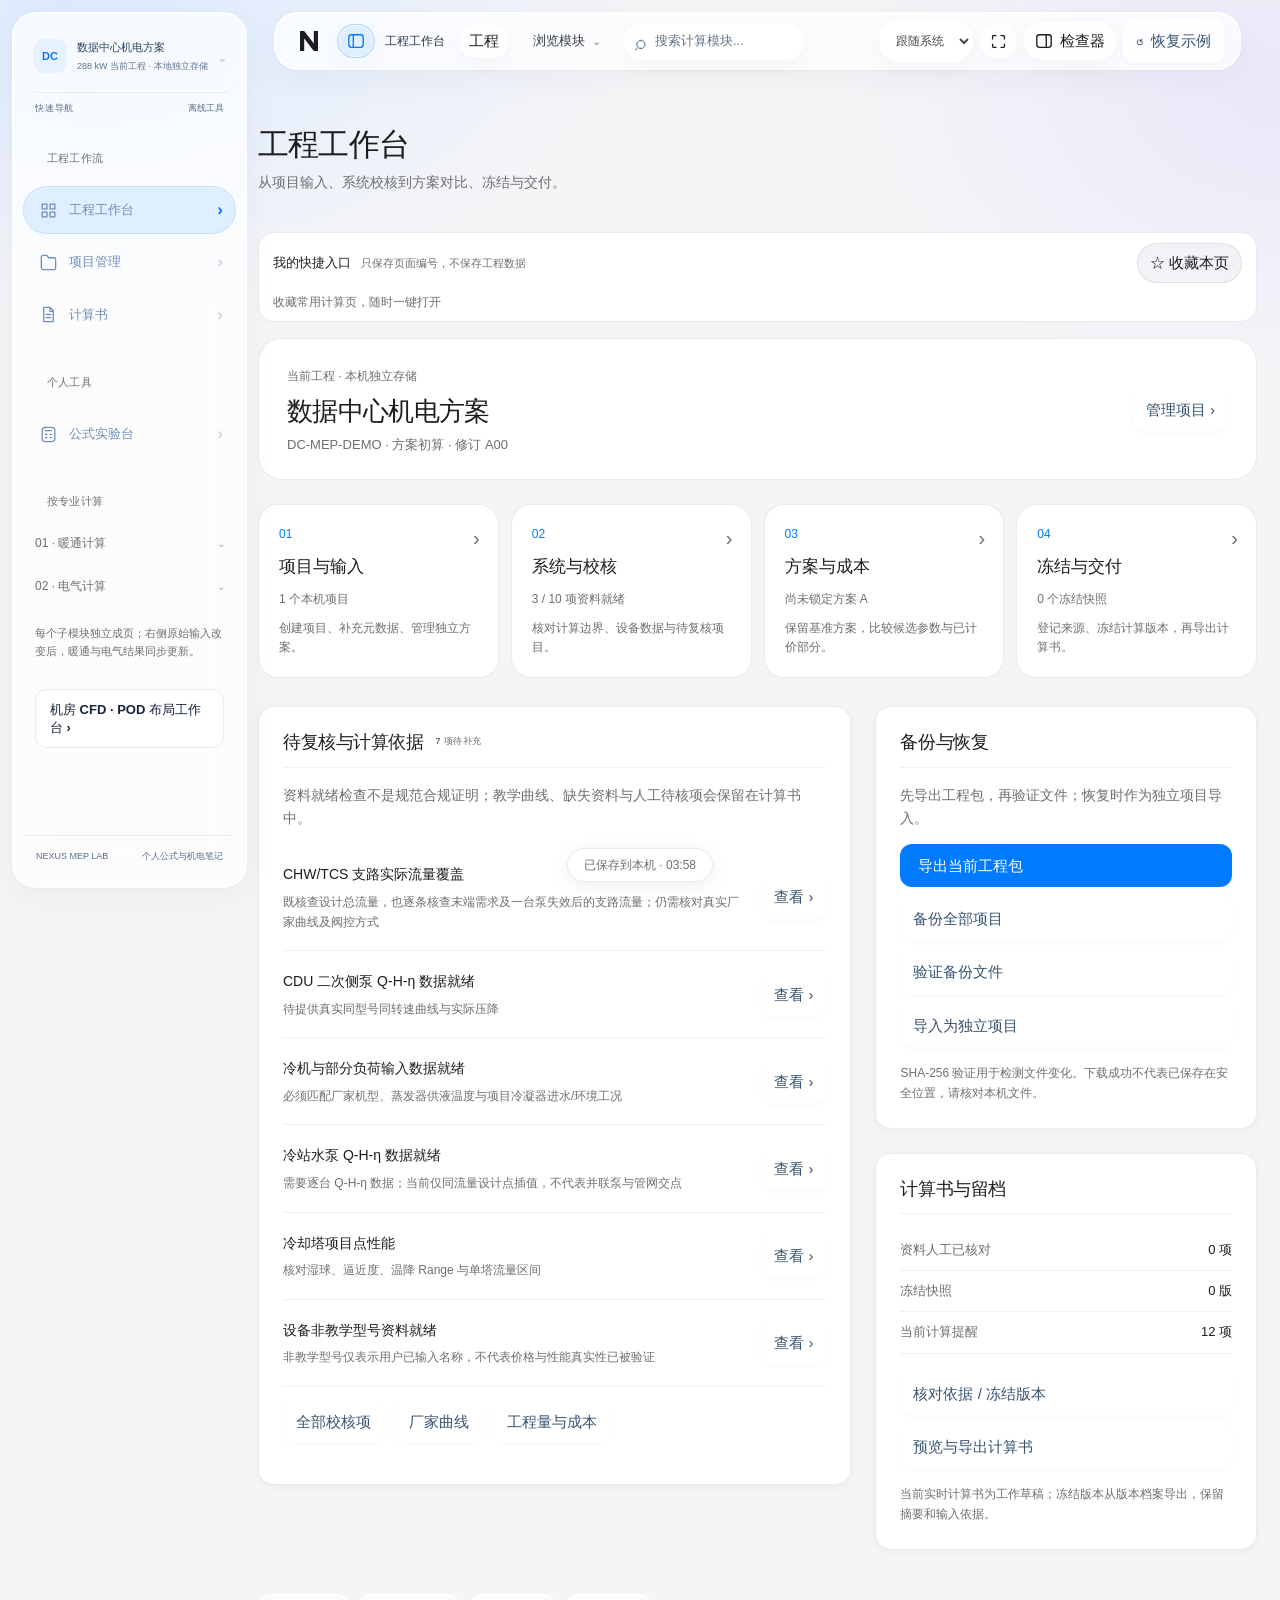
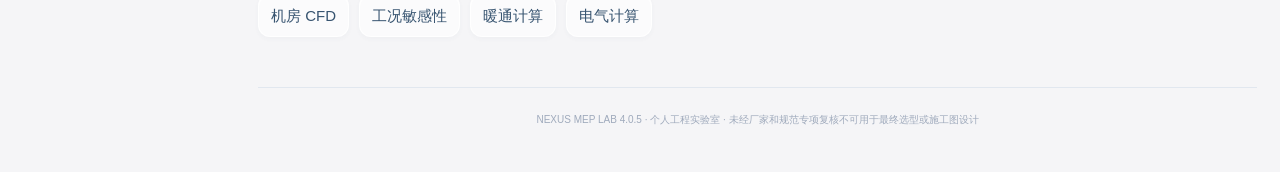
==== commit 8b8c8162: "Fix iPhone input flow, unify N icon, add module swipes and remove experience dialog" ====
--- a/nexus-mep-lab/index.html
+++ b/nexus-mep-lab/index.html
@@ -2,11 +2,12 @@
 <html lang="zh-CN"><head>
 <meta charset="utf-8"><meta name="viewport" content="width=device-width,initial-scale=1,viewport-fit=cover">
 <meta name="theme-color" content="#f6f8fb"><meta name="apple-mobile-web-app-capable" content="yes"><meta name="apple-mobile-web-app-status-bar-style" content="default"><meta name="format-detection" content="telephone=no">
-<meta name="nexus-public-release" content="4.0.4">
-<meta name="description" content="NEXUS MEP LAB 4.0.4：个人机电工程公式实验台，完全离线，手机电脑可用。提供空气、液体热平衡、三相电力与PUE反算。">
-<title>NEXUS MEP LAB 4.0.4 · 个人工程实验室</title>
+<meta name="nexus-public-release" content="4.0.5">
+<meta name="description" content="NEXUS MEP LAB 4.0.5：个人机电工程公式实验台，完全离线，手机电脑可用。提供空气、液体热平衡、三相电力与PUE反算。">
+<title>NEXUS MEP LAB 4.0.5 · 个人工程实验室</title>
 <link rel="manifest" href="./manifest.webmanifest">
 <link rel="icon" href="./icon.svg" type="image/svg+xml">
+<link rel="apple-touch-icon" sizes="180x180" href="./icon-180.png?v=4.0.5">
 <meta name="apple-mobile-web-app-title" content="NEXUS MEP">
 <style>
 :root{font-family:Manrope,"Microsoft YaHei","PingFang SC",Arial,sans-serif;color:#182840;background:#f3f6fb;font-synthesis:none;text-rendering:optimizeLegibility;-webkit-font-smoothing:antialiased;--blue:#306af4;--navy:#0c1b32;--text:#182840;--muted:#748198;--border:#e5eaf2;--shadow:0 12px 32px rgba(21,48,88,.035)}
@@ -1571,12 +1572,32 @@
 body.phone-keyboard-open #phone-inspector .phone-inspector-scope{display:none}
 #phone-inspector .deck-input-hint{display:none}
 
+
+/* Safari keyboard fix: inspector is ordinary document flow, never a dialog/fixed sheet. */
+#phone-inspector[hidden]{display:none!important}
+#phone-inspector:not([hidden]){display:block;position:static!important;inset:auto!important;transform:none!important;width:100%;max-width:600px;height:auto!important;max-height:none!important;margin:0 auto;padding:0 16px calc(48px + env(safe-area-inset-bottom));border:0;border-radius:0;overflow:visible!important;background:var(--surface);box-shadow:none;animation:none!important;box-sizing:border-box;color:var(--text-primary)}
+body.phone-inspector-editing{overflow:auto!important;background:var(--surface)}
+body.phone-inspector-editing #main-shell,body.phone-inspector-editing .mobile-dock,body.phone-inspector-editing .delivery-save,body.phone-inspector-editing .page-back-top,body.phone-inspector-editing .phone-keyboard-tools{display:none!important}
+#phone-inspector .phone-inspector-header{position:sticky;top:0;padding:calc(12px + env(safe-area-inset-top)) 0 12px;margin:0;z-index:3;background:var(--surface);border-bottom:1px solid var(--border)}
+#phone-inspector .phone-inspector-content{display:block;overflow:visible!important;height:auto!important;max-height:none!important;min-height:0}
+#phone-inspector .phone-inspector-scope{padding:12px 0;margin:0;font-size:12px;line-height:1.6}
+#phone-inspector .parameter-rail{padding:0!important;position:static!important;height:auto!important;max-height:none!important;overflow:visible!important}
+#phone-inspector .deck-field input{scroll-margin-block:140px 64px;min-height:48px!important;font-size:18px!important;touch-action:manipulation}
+#phone-inspector .phone-inspector-input-tools{display:none!important}
+.phone-inspector-build{display:block;margin-top:4px;font-size:11px;color:var(--text-secondary)}
+body.phone-keyboard-open #phone-inspector:not([hidden]){padding-bottom:calc(100svh + 64px)}
+
+#phone-inspector .phone-inspector-scope button{border:0;background:transparent;color:var(--accent);font:inherit;padding:8px 0;display:block;min-height:44px}
+
+.phone-appearance-setting{display:none}
+@media(max-width:740px){.mobile-dock{grid-template-columns:repeat(4,minmax(0,1fr))!important}.phone-appearance-setting{display:flex;align-items:center;justify-content:space-between;gap:12px;padding:16px 8px;color:var(--text-primary);font-size:14px}.phone-appearance-setting select{min-height:44px;max-width:160px;padding:0 12px;border-radius:12px;border:1px solid var(--border);background:var(--surface-secondary);color:var(--text-primary);font-size:16px}}
 /* Public workspace navigation */
 .nexus-workspace-link{display:block;margin:8px 12px;padding:11px 14px;border:1px solid var(--border,#dbe3ec);border-radius:12px;background:var(--surface,#fff);color:var(--text,#152b44);font-size:13px;font-weight:700;text-decoration:none;line-height:1.35}
 .nexus-workspace-link:hover{border-color:var(--accent,#3679ea);color:var(--accent,#3679ea)}
 .nexus-workspace-shortcut{margin-top:9px}
 .nexus-workspace-shortcut a{display:flex;align-items:center;justify-content:center;min-height:42px;border-radius:10px;background:var(--surface,#fff);border:1px solid var(--border,#dbe3ec);color:var(--text,#152b44);font-size:13px;font-weight:700;text-decoration:none}
 .nexus-workspace-shortcut a:focus-visible,.nexus-workspace-link:focus-visible{outline:3px solid #4d80e8;outline-offset:2px}
+
 
 
 
@@ -1620,13 +1641,13 @@
  <button class="project-switch" data-go="workspace"><span class="project-symbol">DC</span><span class="project-text"><b id="project-title">数据中心机电方案</b><small><span id="project-workload">255 kW</span> 当前工程 · 本地独立存储</small></span><span class="project-chevron">⌄</span></button>
  <div class="side-section-top"><span>快速导航</span><span>离线工具</span></div>
  <nav class="nav-links" id="nav"><div class="group-label">实时计算</div><details class="expert-nav" open=""><summary>01 · 暖通计算 <span>⌄</span></summary><div class="nav-sub-list"><button class="nav-sub-link active" data-nav="hvac-load">01 · IT 散热负荷<span>›</span></button><button class="nav-sub-link " data-nav="hvac-airflow">02 · 风量计算<span>›</span></button><button class="nav-sub-link " data-nav="hvac-air-unit">03 · 风墙 / CRAH<span>›</span></button><button class="nav-sub-link " data-nav="hvac-cdu">04 · CDU 计算<span>›</span></button><button class="nav-sub-link " data-nav="hvac-chiller">05 · 冷机<span>›</span></button><button class="nav-sub-link " data-nav="hvac-heat-rejection">06 · 冷却塔 / 干冷器<span>›</span></button><button class="nav-sub-link " data-nav="hvac-pump">07 · 水泵<span>›</span></button><button class="nav-sub-link " data-nav="hvac-hydraulic">08 · 管径与水力<span>›</span></button><button class="nav-sub-link " data-nav="hvac-air-distribution">09 · 风管与气流组织<span>›</span></button><button class="nav-sub-link " data-nav="hvac-thermal">10 · 热环境边界<span>›</span></button><button class="nav-sub-link " data-nav="hvac-efficiency">11 · 控制与能效<span>›</span></button><button class="nav-sub-link " data-nav="hvac-reliability">12 · 暖通可靠性<span>›</span></button></div></details><details class="expert-nav" open=""><summary>02 · 电气计算 <span>⌄</span></summary><div class="nav-sub-list"><button class="nav-sub-link " data-nav="power-it">01 · IT 负荷<span>›</span></button><button class="nav-sub-link " data-nav="power-total">02 · 总用电负荷<span>›</span></button><button class="nav-sub-link " data-nav="power-ups">03 · UPS 系统<span>›</span></button><button class="nav-sub-link " data-nav="power-battery">04 · 电池系统<span>›</span></button><button class="nav-sub-link " data-nav="power-transformer">05 · 变压器<span>›</span></button><button class="nav-sub-link " data-nav="power-generator">06 · 柴油发电机<span>›</span></button><button class="nav-sub-link " data-nav="power-distribution">07 · 配电与电缆<span>›</span></button><button class="nav-sub-link " data-nav="power-reliability">08 · 电力可靠性<span>›</span></button></div></details><div class="group-label">个人工程实验</div><div class="nav-sub-list">${item('formula-lab','∑ · 公式反算实验台')}</div><p class="nav-note">每个子模块独立成页；右侧原始输入改变后，暖通与电气结果同步更新。</p></nav>
- <div class="sidebar-bottom"><div class="side-tip"><div class="side-tip-head"><i></i> ENGINEERING MODE</div><strong>计算结果可追溯</strong><p>公式 / 工况 / 曲线数据及工程假设在对应模块展示。</p></div><div class="sidebar-version"><span>NEXUS MEP LAB</span><b>个人公式与机电笔记</b></div></div></aside>
+ <div class="sidebar-bottom"><div class="side-tip"><div class="side-tip-head"><i></i> ENGINEERING MODE</div><strong>计算结果可追溯</strong><p>公式 / 工况 / 曲线数据及工程假设在对应模块展示。</p></div><label class="phone-appearance-setting">外观<select data-theme-picker aria-label="菜单外观主题"><option value="system">跟随系统</option><option value="light">浅色</option><option value="dark">深色</option></select></label><div class="sidebar-version"><span>NEXUS MEP LAB</span><b>个人公式与机电笔记</b></div></div></aside>
  <div class="mobile-shade" data-shell="close" aria-hidden="true"></div>
  <main class="workspace"><header class="topbar"><div class="top-left"><button type="button" class="app-mark" data-go="formula-lab" aria-label="NEXUS MEP LAB，返回公式实验台" title="返回公式实验台"><svg width="24" height="26" viewBox="0 0 24 26" fill="none" aria-hidden="true"><path d="M3 23V3h4.2l9.6 12.6V3H21v20h-4.2L7.2 10.4V23H3Z" fill="currentColor"/></svg></button><button type="button" class="icon-button mobile-menu" data-shell="menu" aria-label="打开模块导航">☰</button><div class="breadcrumb"><span class="crumb-home">工作台</span><span class="sep">/</span><b id="crumb">IT 散热负荷</b></div></div>
   <button type="button" class="search-trigger" data-shell="search" aria-label="搜索计算模块"><span class="search-glyph">⌕</span><span class="search-placeholder">搜索计算模块...</span><kbd>Ctrl K</kbd></button>
   <button type="button" class="btn lab-quick-link" data-go="formula-lab" title="进入公式实验台">∑ 公式实验</button><div class="top-toolbox"><button type="button" class="inspector-toggle" data-shell="inspector" aria-label="切换参数检查器" aria-pressed="true" title="收起参数检查器"><svg width="18" height="18" viewBox="0 0 20 20" fill="none" aria-hidden="true"><rect x="2" y="3" width="16" height="14" rx="3" stroke="currentColor" stroke-width="1.5"/><path d="M12.5 3v14" stroke="currentColor" stroke-width="1.5"/></svg><span>检查器</span></button><span class="saved-badge"><i></i> 参数修改后实时联动</span><div class="top-actions" id="top-actions"><button class="btn" data-action="reset" title="将当前工程数据恢复为示例值（需确认）">↺ <span>恢复示例</span></button></div></div></header>
  <div class="content"><section class="mobile-focus" id="mobile-focus" aria-label="手机快速工作台"><details class="phone-project-overview"><summary>工程概览与备份 <span aria-hidden="true">⌄</span></summary>
- <div class="mf-line"><span class="mf-label">NEXUS / 手机离线工作台</span><span>4.0.4</span></div><div class="mf-line" style="margin-top:6px"><b id="mf-project">数据中心机电方案</b><span>本机独立保存</span></div>
+ <div class="mf-line"><span class="mf-label">NEXUS / 手机离线工作台</span><span>4.0.5</span></div><div class="mf-line" style="margin-top:6px"><b id="mf-project">数据中心机电方案</b><span>本机独立保存</span></div>
  <div class="mf-kpis"><div class="mf-kpi"><span>设计冷量</span><strong id="mf-cooling">294.53</strong><small>kW</small></div><div class="mf-kpi"><span>冷冻水</span><strong id="mf-chw">50.66</strong><small>m³/h</small></div><div class="mf-kpi"><span>TCS 流量</span><strong id="mf-tcs">26.40</strong><small>m³/h</small></div></div>
  <div class="nexus-workspace-shortcut"><a href="./room-cfd/index.html?view=roomcfd">机房 CFD / 模块化 POD 布局 ›</a></div><div class="mf-actions"><button type="button" class="mf-btn secondary" data-action="mobile-backup">⇪ 分享项目备份</button><button type="button" class="mf-btn" data-action="mobile-word">▣ 分享 Word 计算书</button></div></details></section>
  <div class="calculation-layout"><div class="calculation-main"><div id="page"><div class="page-head"><div><h1 class="page-title">IT 散热负荷</h1><p class="page-desc">IT 功率、热负荷系数及风冷/液冷热量分配 · 修改右侧原始输入后，所有关联模块实时重算。</p></div></div><div class="box"><div class="box-h"><h3>系统原理与计算逻辑</h3><span class="hint">HVAC 01</span></div><p class="module-principle">IT 设备电功率最终几乎都以热量形式进入机房；液冷比例只分配热量路径，不减少 IT 电功率。</p><div class="power-links"><span class="hint">暖通计算链 1 / 12</span><button class="btn btn-primary" data-go="hvac-airflow">下一项 ›</button></div></div><div class="metric-grid"><div class="metric accent"><div class="m-head"><span>设计总散热量</span><span class="m-icon">❄</span></div><div class="m-value">294.53 <span class="m-unit">kW</span></div><div class="m-foot">IT 功率 × 负荷系数 × 裕量</div></div><div class="metric "><div class="m-head"><span>风冷热负荷</span><span class="m-icon">▥</span></div><div class="m-value">117.81 <span class="m-unit">kW</span></div><div class="m-foot">40% 热量分配</div></div><div class="metric teal"><div class="m-head"><span>液冷热负荷</span><span class="m-icon">▧</span></div><div class="m-value">176.72 <span class="m-unit">kW</span></div><div class="m-foot">60% 热量分配</div></div></div><section class="box formula-panel"><div class="box-h"><h3>ƒx IT 散热与风液分配</h3><span class="hint">FORMULA WALKTHROUGH</span></div><p class="formula-intro">逐步显示原始公式、代入数值与单位关系</p><div class="steps"><div class="step"><div class="step-no">01</div><div class="step-body"><h4>IT 负荷形成设计散热量</h4><div class="formula"><button type="button" class="formula-ref" data-formula-symbol="QIT">Q<sub>IT</sub></button> = <button type="button" class="formula-ref" data-formula-symbol="PIT">P<sub>IT</sub></button> × <button type="button" class="formula-ref" data-formula-symbol="Kload">K<sub>load</sub></button> × <button type="button" class="formula-ref" data-formula-symbol="Kreserve">K<sub>reserve</sub></button></div><div class="substitution">255.00 × 1.1 × 1.05</div><div class="answer"><button type="button" class="formula-ref" data-formula-symbol="QIT">Q<sub>IT</sub></button> = 294.53 kW</div></div></div><div class="step"><div class="step-no">02</div><div class="step-body"><h4>分配空气侧和液冷侧热量</h4><div class="formula"><button type="button" class="formula-ref" data-formula-symbol="Qair">Q<sub>air</sub></button> = <button type="button" class="formula-ref" data-formula-symbol="QIT">Q<sub>IT</sub></button>(1−<button type="button" class="formula-ref" data-formula-symbol="alpha">α</button>)；<button type="button" class="formula-ref" data-formula-symbol="Qliq">Q<sub>liquid</sub></button> = <button type="button" class="formula-ref" data-formula-symbol="QIT">Q<sub>IT</sub></button><button type="button" class="formula-ref" data-formula-symbol="alpha">α</button></div><div class="substitution">294.53 × (1−0.6)；294.53 × 0.6</div><div class="answer">117.81 / 176.72 kW</div></div></div></div></section><div class="box"><div class="box-h"><h3>暖通计算链</h3><span class="hint">PREVIOUS / NEXT</span></div><div class="power-links"><span class="hint">暖通计算链 1 / 12</span><button class="btn btn-primary" data-go="hvac-airflow">下一项 ›</button></div></div></div></div><aside class="parameter-rail" aria-label="原始输入参数"><section id="formula-trace-drawer" class="formula-trace-drawer" aria-live="polite" aria-label="公式符号追溯"></section><section class="control-deck" aria-label="跨模块联动工况">
@@ -1647,10 +1668,10 @@
    <details open=""><summary>设置发布目标</summary><div class="github-publish-grid"><label>仓库<input id="github-repo" value="ksplook/NEXUS-MEP-LAB" autocomplete="off"></label><label>发布分支<input value="自动读取仓库默认分支" disabled="" aria-label="仓库默认分支"></label><label>发布路径（自动生成）<input value="app/vN/index.html" disabled="" aria-label="自动生成的版本发布路径"></label><label>本次版本说明<input id="github-release-note" value="NEXUS MEP LAB 离线页面更新" maxlength="120" autocomplete="off"></label><label>访问令牌<input id="github-token" type="password" value="" placeholder="fine-grained token（Contents: Read and write）" autocomplete="off"></label></div></details>
    <button type="button" class="btn" data-github-action="check">检查授权及版本</button><button type="button" class="btn btn-primary" data-github-action="publish">创建新版本（原子提交）</button><button type="button" class="btn" data-github-action="clear-token">清空令牌</button><div class="github-publish-status" id="github-publish-status" style="color: rgb(97, 113, 140);">正在读取现有版本目录…</div>
   </section>
- </section></aside></div><footer class="footer">NEXUS MEP LAB 4.0.4 · 个人工程实验室 · 未经厂家和规范专项复核不可用于最终选型或施工图设计</footer></div></main></div>
+ </section></aside></div><footer class="footer">NEXUS MEP LAB 4.0.5 · 个人工程实验室 · 未经厂家和规范专项复核不可用于最终选型或施工图设计</footer></div></main></div>
  <nav class="mobile-dock" aria-label="方案快捷导航"><button type="button" data-go="system"></button></nav>
  <div class="command-modal" id="command-modal" hidden="" role="dialog" aria-modal="true" aria-label="快速查找模块"><div class="command-backdrop" data-shell="close-search"></div><div class="command-box"><div class="command-searchline"><span>⌕</span><input id="command-input" type="search" placeholder="搜索冷量、风墙、CDU、管网、性能曲线..." autocomplete="off" aria-label="搜索模块"><button data-shell="close-search" type="button" aria-label="关闭搜索">Esc</button></div><div class="command-caption">快速跳转 · 共 20 个模块</div><div id="command-results" class="command-results"></div><div class="command-bottom"><span>↑↓ 选择 · ↵ 打开</span><span>Esc 关闭</span></div></div></div>
-<dialog id="phone-inspector" aria-labelledby="phone-inspector-title"><header class="phone-inspector-header"><div><h2 id="phone-inspector-title">检查器</h2><p id="phone-inspector-project"></p></div><button type="button" data-phone-inspector-close aria-label="关闭检查器">完成</button></header><p class="phone-inspector-scope">修改会保存到当前本机项目，并同步暖通、电气计算；不修改公式实验台的练习输入。</p><div class="phone-inspector-content"></div><div class="phone-inspector-input-tools" role="group" aria-label="检查器输入辅助"><button type="button" data-experience="previous" aria-label="检查器上一个输入项">‹ 上一项</button><button type="button" data-experience="next" aria-label="检查器下一个输入项">下一项 ›</button><button type="button" data-experience="done">收起键盘</button></div></dialog><dialog class="experience-dialog" id="experience-dialog" aria-labelledby="experience-title"><button type="button" class="experience-handle" data-experience="close" data-experience-drag aria-label="关闭体验设置，下滑也可关闭"><span></span></button><h2 id="experience-title">声音与触觉</h2><p>外观、声音与触觉，按你的习惯调整。</p><label class="experience-setting"><span>外观主题</span><select data-theme-picker aria-label="体验面板外观主题"><option value="system">跟随系统</option><option value="light">浅色</option><option value="dark">深色</option></select></label><label class="experience-setting"><span>轻提示音</span><input type="checkbox" data-experience-pref="sound"></label><label class="experience-setting"><span>触觉反馈</span><input type="checkbox" data-experience-pref="haptics"></label><small id="experience-capability"></small><div class="experience-actions"><button type="button" data-experience="preview">体验反馈</button><button type="button" data-experience="close">完成</button></div><small>偏好只保存在当前设备。音效默认关闭，不在输入数字时播放。</small></dialog><div class="phone-keyboard-tools" role="group" aria-label="输入辅助"><div class="phone-input-nav"><button type="button" data-experience="previous" aria-label="上一个输入项">‹</button><button type="button" data-experience="next" aria-label="下一个输入项">›</button></div><span id="phone-input-context">修改后自动重算</span><button type="button" data-experience="done">完成</button></div>
+<section id="phone-inspector" hidden aria-labelledby="phone-inspector-title" tabindex="-1"><header class="phone-inspector-header"><div><h2 id="phone-inspector-title">检查器</h2><p id="phone-inspector-project"></p><small class="phone-inspector-build">当前本机项目 · 4.0.5</small></div><button type="button" data-phone-inspector-close aria-label="关闭检查器">返回</button></header><p class="phone-inspector-scope">修改会保存到当前本机项目，并同步暖通、电气计算；不修改公式实验台的练习输入。<button type="button" data-phone-inspector-switch>切换项目 ›</button></p><div class="phone-inspector-content"></div><div class="phone-inspector-input-tools" role="group" aria-label="检查器输入辅助"><button type="button" data-experience="previous" aria-label="检查器上一个输入项">‹ 上一项</button><button type="button" data-experience="next" aria-label="检查器下一个输入项">下一项 ›</button><button type="button" data-experience="done">收起键盘</button></div></section><div class="phone-keyboard-tools" role="group" aria-label="输入辅助"><div class="phone-input-nav"><button type="button" data-experience="previous" aria-label="上一个输入项">‹</button><button type="button" data-experience="next" aria-label="下一个输入项">›</button></div><span id="phone-input-context">修改后自动重算</span><button type="button" data-experience="done">完成</button></div>
  <input style="display:none" type="file" id="takeoff-file" accept=".csv,.tsv,text/csv,text/tab-separated-values"><input style="display:none" type="file" id="pricebook-file" accept=".tsv,text/tab-separated-values,text/plain"><input style="display:none" type="file" id="project-file" accept=".json,application/json">
  <input style="display:none" type="file" id="json-file" accept=".json,application/json"></div><script>
 /* ROOM_MODULE_START */
@@ -6229,12 +6250,12 @@
  }catch(e){book.chapters.push({id:'decision',title:String(book.chapters.length+1).padStart(2,'0')+' 设计—造价方案比选',subtitle:'FAILED PREVIEW',items:[{kind:'alert',text:'已保存 A/B 方案但无法复算：'+e.message}]})}
 }
 function appendProviderBook(book,sp,pd,pr,sections){if(sections?.provider===false)return;try{book.chapters.push({id:'provider',title:String(book.chapters.length+1).padStart(2,'0')+' 标准POD与提供商交付报价审查',subtitle:'PROVIDER SCOPE / COST & BID READINESS',items:providerReportItems(sp,pd,pr)});}catch(e){book.chapters.push({id:'provider',title:'标准POD成本初算',items:[{kind:'alert',text:e.message}]});}}
-function reportBook(){const b=buildCalculationBook(config,result,{...reportMeta,sections:reportSections,context:{curves,topologyText,caseText,catalogText,selections}});appendKpiBoqChapters(b,config,result,powerPlan,costing,catalogText,selections,reportSections);appendV15Book(b,feederText,takeoff,priceBook);appendDecisionBook(b,decision,{sections:reportSections});appendSopertonBook(b,soperton,reportSections);appendProviderBook(b,soperton,pods,provider,reportSections);if(modularPod.enabled)b.chapters.push(mpChapter());b.meta.controlStatus='工作草稿（尚未冻结）';b.meta.version='4.0.4';return b;}
+function reportBook(){const b=buildCalculationBook(config,result,{...reportMeta,sections:reportSections,context:{curves,topologyText,caseText,catalogText,selections}});appendKpiBoqChapters(b,config,result,powerPlan,costing,catalogText,selections,reportSections);appendV15Book(b,feederText,takeoff,priceBook);appendDecisionBook(b,decision,{sections:reportSections});appendSopertonBook(b,soperton,reportSections);appendProviderBook(b,soperton,pods,provider,reportSections);if(modularPod.enabled)b.chapters.push(mpChapter());b.meta.controlStatus='工作草稿（尚未冻结）';b.meta.version='4.0.5';return b;}
 function attachSnapshotChapter(b,snapshot){
  b.meta.controlStatus='本地冻结版本（非电子签名、非公司批准）';
  b.meta.integrityHash=snapshot.hash;
  b.meta.snapshotId=snapshot.id;
- b.meta.version='4.0.4';
+ b.meta.version='4.0.5';
  b.chapters.push({id:'control',title:String(b.chapters.length+1).padStart(2,'0')+' 版本记录与资料证据',subtitle:'DOCUMENT CONTROL / TRACEABILITY',items:[
   {kind:'paragraph',text:'本计算书读取自冻结的参数快照，而非实时工作区；SHA-256 仅供核对参数数据是否变化，不代表身份认证、数字签名或公司批准。'},
   {kind:'kv',title:'冻结版本',value:snapshot.id},
@@ -6382,19 +6403,19 @@
  <button class="project-switch" data-go="workspace"><span class="project-symbol">DC</span><span class="project-text"><b id="project-title">${escapeMarkup(workspaceIndex.projects.find(x=>x.id===workspaceIndex.active)?.title||"数据中心项目")}</b><small><span id="project-workload">${n(config.itKw,0)} kW</span> 当前工程 · 本地独立存储</small></span><span class="project-chevron">⌄</span></button>
  <div class="side-section-top"><span>快速导航</span><span>离线工具</span></div>
  <nav class="nav-links" id="nav">${workflowNav()}</nav><a class="nexus-workspace-link" href="./room-cfd/index.html?view=roomcfd">机房 CFD · POD 布局工作台 ›</a>
- <div class="sidebar-bottom"><div class="side-tip"><div class="side-tip-head"><i></i> ENGINEERING MODE</div><strong>计算结果可追溯</strong><p>公式 / 工况 / 曲线数据及工程假设在对应模块展示。</p></div><div class="sidebar-version"><span>NEXUS MEP LAB</span><b>个人公式与机电笔记</b></div></div></aside>
+ <div class="sidebar-bottom"><div class="side-tip"><div class="side-tip-head"><i></i> ENGINEERING MODE</div><strong>计算结果可追溯</strong><p>公式 / 工况 / 曲线数据及工程假设在对应模块展示。</p></div><label class="phone-appearance-setting">外观<select data-theme-picker aria-label="菜单外观主题"><option value="system">跟随系统</option><option value="light">浅色</option><option value="dark">深色</option></select></label><div class="sidebar-version"><span>NEXUS MEP LAB</span><b>个人公式与机电笔记</b></div></div></aside>
  <div class="mobile-shade" data-shell="close" aria-hidden="true"></div>
  <main class="workspace"><header class="topbar"><div class="top-left"><button type="button" class="app-mark" data-go="formula-lab" aria-label="NEXUS MEP LAB，返回公式实验台" title="返回公式实验台"><svg width="24" height="26" viewBox="0 0 24 26" fill="none" aria-hidden="true"><path d="M3 23V3h4.2l9.6 12.6V3H21v20h-4.2L7.2 10.4V23H3Z" fill="currentColor"/></svg></button><button type="button" class="desktop-pane-button sidebar-toggle" data-shell="sidebar-pane" aria-label="切换模块侧栏" aria-pressed="true" title="收起模块侧栏"><svg width="18" height="18" viewBox="0 0 20 20" fill="none" aria-hidden="true"><rect x="2" y="3" width="16" height="14" rx="3" stroke="currentColor" stroke-width="1.5"/><path d="M7 3v14" stroke="currentColor" stroke-width="1.5"/></svg></button><button type="button" class="icon-button mobile-menu" data-shell="menu" aria-label="打开模块导航">☰</button><div class="breadcrumb"><span class="crumb-home">工作台</span><span class="sep">/</span><b id="crumb">系统设计总图</b></div></div>
   <button type="button" class="desktop-pane-button project-hub-trigger" data-go="engineering-hub" title="工程工作台">工程</button>${desktopBrowse()}<button type="button" class="search-trigger" data-shell="search" aria-label="搜索计算模块"><span class="search-glyph">⌕</span><span class="search-placeholder">搜索计算模块...</span><kbd>Ctrl K</kbd></button>
   <div class="top-toolbox"><label class="theme-choice"><span class="sr-only">外观主题</span><select data-theme-picker aria-label="外观主题"><option value="system">跟随系统</option><option value="light">浅色</option><option value="dark">深色</option></select></label><button type="button" class="desktop-pane-button focus-toggle" data-shell="focus-pane" aria-label="切换专注计算布局" aria-pressed="false" title="专注计算：收起两侧面板"><svg width="17" height="17" viewBox="0 0 20 20" fill="none" aria-hidden="true"><path d="M3 7V4a1 1 0 0 1 1-1h3m6 0h3a1 1 0 0 1 1 1v3m0 6v3a1 1 0 0 1-1 1h-3m-6 0H4a1 1 0 0 1-1-1v-3" stroke="currentColor" stroke-width="1.5" stroke-linecap="round"/></svg><span>专注</span></button><button type="button" class="inspector-toggle" data-shell="inspector" aria-label="切换参数检查器" aria-pressed="true" title="收起参数检查器"><svg width="18" height="18" viewBox="0 0 20 20" fill="none" aria-hidden="true"><rect x="2" y="3" width="16" height="14" rx="3" stroke="currentColor" stroke-width="1.5"/><path d="M12.5 3v14" stroke="currentColor" stroke-width="1.5"/></svg><span>检查器</span></button><span class="saved-badge"><i></i> 参数修改后实时联动</span><div class="top-actions" id="top-actions"><button class="btn" data-action="reset" title="将当前工程数据恢复为示例值（需确认）">↺ <span>恢复示例</span></button></div></div></header>
  <div class="content"><section class="mobile-focus" id="mobile-focus" aria-label="手机快速工作台"><details class="phone-project-overview"><summary>工程概览与备份 <span aria-hidden="true">⌄</span></summary>
- <div class="mf-line"><span class="mf-label">NEXUS / 手机离线工作台</span><span>4.0.4</span></div><div class="mf-line" style="margin-top:6px"><b id="mf-project">当前工程</b><span>本机独立保存</span></div>
+ <div class="mf-line"><span class="mf-label">NEXUS / 手机离线工作台</span><span>4.0.5</span></div><div class="mf-line" style="margin-top:6px"><b id="mf-project">当前工程</b><span>本机独立保存</span></div>
  <div class="mf-kpis"><div class="mf-kpi"><span>设计冷量</span><strong id="mf-cooling">—</strong><small>kW</small></div><div class="mf-kpi"><span>冷冻水</span><strong id="mf-chw">—</strong><small>m³/h</small></div><div class="mf-kpi"><span>TCS 流量</span><strong id="mf-tcs">—</strong><small>m³/h</small></div></div>
  <div class="nexus-workspace-shortcut"><a href="./room-cfd/index.html?view=roomcfd">机房 CFD / 模块化 POD 布局 ›</a></div><div class="mf-actions"><button type="button" class="mf-btn secondary" data-action="mobile-backup">⇪ 分享项目备份</button><button type="button" class="mf-btn" data-action="mobile-word">▣ 分享 Word 计算书</button></div></details></section>
- <div class="calculation-layout"><div class="calculation-main"><div id="page"></div></div><aside class="parameter-rail" aria-label="原始输入参数"><section id="formula-trace-drawer" class="formula-trace-drawer" aria-live="polite" aria-label="公式符号追溯"></section>${deck()}</aside></div><footer class="footer">NEXUS MEP LAB 4.0.4 · 个人工程实验室 · 未经厂家和规范专项复核不可用于最终选型或施工图设计</footer></div></main></div>
- <nav class="mobile-dock" aria-label="快捷工具">${[['formula-lab','∑','公式'],['hvac-airflow','≋','风量'],['power-total','ϟ','电力'],['workspace','▤','项目']].map(([id,icon,label])=>`<button type="button" data-go="${id}" aria-label="打开${label}"><span class="dock-icon" aria-hidden="true">${phoneDockSymbol(id)}</span><span>${label}</span></button>`).join('')}<button type="button" data-experience="open" aria-label="声音与触觉体验设置"><span class="dock-icon" aria-hidden="true">${phoneDockSymbol('settings')}</span><span>体验</span></button></nav>
+ <div class="calculation-layout"><div class="calculation-main"><div id="page"></div></div><aside class="parameter-rail" aria-label="原始输入参数"><section id="formula-trace-drawer" class="formula-trace-drawer" aria-live="polite" aria-label="公式符号追溯"></section>${deck()}</aside></div><footer class="footer">NEXUS MEP LAB 4.0.5 · 个人工程实验室 · 未经厂家和规范专项复核不可用于最终选型或施工图设计</footer></div></main></div>
+ <nav class="mobile-dock" aria-label="快捷工具">${[['formula-lab','∑','公式'],['hvac-airflow','≋','风量'],['power-total','ϟ','电力'],['workspace','▤','项目']].map(([id,icon,label])=>`<button type="button" data-go="${id}" aria-label="打开${label}"><span class="dock-icon" aria-hidden="true">${phoneDockSymbol(id)}</span><span>${label}</span></button>`).join('')}</nav>
  <div class="command-modal" id="command-modal" hidden role="dialog" aria-modal="true" aria-label="快速查找模块"><div class="command-backdrop" data-shell="close-search"></div><div class="command-box"><div class="command-searchline"><span>⌕</span><input id="command-input" type="search" placeholder="搜索冷量、风墙、CDU、管网、性能曲线..." autocomplete="off" aria-label="搜索模块"><button data-shell="close-search" type="button" aria-label="关闭搜索">Esc</button></div><div class="command-caption">快速跳转 · 共 ${TABS.length} 个模块</div><div id="command-results" class="command-results"></div><div class="command-bottom"><span>↑↓ 选择 · ↵ 打开</span><span>Esc 关闭</span></div></div></div>
-<dialog id="phone-inspector" aria-labelledby="phone-inspector-title"><header class="phone-inspector-header"><div><h2 id="phone-inspector-title">检查器</h2><p id="phone-inspector-project"></p></div><button type="button" data-phone-inspector-close aria-label="关闭检查器">完成</button></header><p class="phone-inspector-scope">修改会保存到当前本机项目，并同步暖通、电气计算；不修改公式实验台的练习输入。</p><div class="phone-inspector-content"></div><div class="phone-inspector-input-tools" role="group" aria-label="检查器输入辅助"><button type="button" data-experience="previous" aria-label="检查器上一个输入项">‹ 上一项</button><button type="button" data-experience="next" aria-label="检查器下一个输入项">下一项 ›</button><button type="button" data-experience="done">收起键盘</button></div></dialog><dialog class="experience-dialog" id="experience-dialog" aria-labelledby="experience-title"><button type="button" class="experience-handle" data-experience="close" data-experience-drag aria-label="关闭体验设置，下滑也可关闭"><span></span></button><h2 id="experience-title">声音与触觉</h2><p>外观、声音与触觉，按你的习惯调整。</p><label class="experience-setting"><span>外观主题</span><select data-theme-picker aria-label="体验面板外观主题"><option value="system">跟随系统</option><option value="light">浅色</option><option value="dark">深色</option></select></label><label class="experience-setting"><span>轻提示音</span><input type="checkbox" data-experience-pref="sound"></label><label class="experience-setting"><span>触觉反馈</span><input type="checkbox" data-experience-pref="haptics"></label><small id="experience-capability"></small><div class="experience-actions"><button type="button" data-experience="preview">体验反馈</button><button type="button" data-experience="close">完成</button></div><small>偏好只保存在当前设备。音效默认关闭，不在输入数字时播放。</small></dialog><div class="phone-keyboard-tools" role="group" aria-label="输入辅助"><div class="phone-input-nav"><button type="button" data-experience="previous" aria-label="上一个输入项">‹</button><button type="button" data-experience="next" aria-label="下一个输入项">›</button></div><span id="phone-input-context">修改后自动重算</span><button type="button" data-experience="done">完成</button></div>
+<section id="phone-inspector" hidden aria-labelledby="phone-inspector-title" tabindex="-1"><header class="phone-inspector-header"><div><h2 id="phone-inspector-title">检查器</h2><p id="phone-inspector-project"></p><small class="phone-inspector-build">当前本机项目 · 4.0.5</small></div><button type="button" data-phone-inspector-close aria-label="关闭检查器">返回</button></header><p class="phone-inspector-scope">修改会保存到当前本机项目，并同步暖通、电气计算；不修改公式实验台的练习输入。<button type="button" data-phone-inspector-switch>切换项目 ›</button></p><div class="phone-inspector-content"></div><div class="phone-inspector-input-tools" role="group" aria-label="检查器输入辅助"><button type="button" data-experience="previous" aria-label="检查器上一个输入项">‹ 上一项</button><button type="button" data-experience="next" aria-label="检查器下一个输入项">下一项 ›</button><button type="button" data-experience="done">收起键盘</button></div></section><div class="phone-keyboard-tools" role="group" aria-label="输入辅助"><div class="phone-input-nav"><button type="button" data-experience="previous" aria-label="上一个输入项">‹</button><button type="button" data-experience="next" aria-label="下一个输入项">›</button></div><span id="phone-input-context">修改后自动重算</span><button type="button" data-experience="done">完成</button></div>
  <input style="display:none" type="file" id="takeoff-file" accept=".csv,.tsv,text/csv,text/tab-separated-values"><input style="display:none" type="file" id="pricebook-file" accept=".tsv,text/tab-separated-values,text/plain"><input style="display:none" type="file" id="project-file" accept=".json,application/json">
  <input style="display:none" type="file" id="json-file" accept=".json,application/json">`;
  deckSync();syncMobileUX();refineDataTables();deliveryRefine(document.getElementById('page'));scheduleScrollChrome();nexusThemeApply();
@@ -6658,48 +6679,65 @@
 
 
 
-let phoneInspectorHome=null,phoneInspectorReturn=null;
+let phoneInspectorHome=null,phoneInspectorReturn=null,phoneInspectorScroll=0;
 function phoneInspectorOpen(){
- const dialog=document.getElementById('phone-inspector'),rail=document.querySelector('.parameter-rail');if(!dialog?.showModal||!rail||dialog.open)return;
- const project=workspaceIndex?.projects?.find(item=>item.id===workspaceIndex.active);const identity=dialog.querySelector('#phone-inspector-project');if(identity)identity.textContent=(project?.title||reportMeta.projectName)+' · '+(project?.code||reportMeta.projectCode);
- phoneInspectorReturn=document.activeElement;phoneInspectorHome={parent:rail.parentNode,next:rail.nextSibling,rail};
- dialog.querySelector('.phone-inspector-content').appendChild(rail);phoneViewportSync();dialog.showModal();document.querySelector('[data-shell="inspector"]')?.setAttribute('aria-expanded','true');deckSync();
+ const page=document.getElementById('phone-inspector'),rail=document.querySelector('.parameter-rail');if(!page||!rail||!page.hidden)return;
+ const project=workspaceIndex?.projects?.find(item=>item.id===workspaceIndex.active);const identity=page.querySelector('#phone-inspector-project');if(identity)identity.textContent=(project?.title||reportMeta.projectName)+' · '+(project?.code||reportMeta.projectCode);
+ phoneInspectorReturn=document.activeElement;phoneInspectorScroll=window.scrollY||0;phoneInspectorHome={parent:rail.parentNode,next:rail.nextSibling,rail};
+ page.querySelector('.phone-inspector-content').appendChild(rail);page.hidden=false;document.body.classList.add('phone-inspector-editing');document.querySelector('[data-shell="inspector"]')?.setAttribute('aria-expanded','true');deckSync();window.scrollTo?.({top:0,behavior:'instant'});page.focus?.({preventScroll:true});
 }
 function phoneInspectorRestore(){
  if(!phoneInspectorHome)return;const {parent,next,rail}=phoneInspectorHome;phoneInspectorHome=null;
  if(parent.isConnected){if(next?.parentNode===parent)parent.insertBefore(rail,next);else parent.appendChild(rail)}
- document.querySelector('[data-shell="inspector"]')?.setAttribute('aria-expanded','false');if(phoneInspectorReturn?.isConnected)phoneInspectorReturn.focus({preventScroll:true});phoneInspectorReturn=null;
+ document.body.classList.remove('phone-inspector-editing');document.querySelector('[data-shell="inspector"]')?.setAttribute('aria-expanded','false');if(phoneInspectorReturn?.isConnected)phoneInspectorReturn.focus({preventScroll:true});phoneInspectorReturn=null;window.scrollTo?.({top:phoneInspectorScroll,behavior:'instant'});
 }
 function phoneInspectorKeepInputVisible(){
- const dialog=document.getElementById('phone-inspector');if(!dialog?.open)return;
- const input=document.activeElement;if(!input?.matches?.('#phone-inspector input,#phone-inspector textarea,#phone-inspector select'))return;
- const scroll=dialog.querySelector('.phone-inspector-content'),header=dialog.querySelector('.phone-inspector-header'),tools=dialog.querySelector('.phone-inspector-input-tools');if(!scroll||!header)return;
- const rect=input.getBoundingClientRect(),box=scroll.getBoundingClientRect(),heading=header.getBoundingClientRect(),toolbar=tools?.getBoundingClientRect();
- const top=Math.max(box.top,heading.bottom)+12,bottom=Math.min(box.bottom,toolbar?.height?toolbar.top:box.bottom)-16;
- if(bottom<=top)return;
- if(rect.bottom>bottom)scroll.scrollTop+=rect.bottom-bottom;else if(rect.top<top)scroll.scrollTop-=top-rect.top;
-}
-
-function phoneInspectorClose(){const dialog=document.getElementById('phone-inspector');if(dialog?.open)dialog.close();phoneInspectorRestore();}
-document.addEventListener('click',event=>{if(event.target.closest?.('[data-phone-inspector-close]'))phoneInspectorClose();const dialog=document.getElementById('phone-inspector');if(event.target===dialog){const r=dialog.getBoundingClientRect();if(event.clientX<r.left||event.clientX>r.right||event.clientY<r.top||event.clientY>r.bottom)phoneInspectorClose();}});
-document.addEventListener('close',event=>{if(event.target.id==='phone-inspector')phoneInspectorRestore()},true);
+ const page=document.getElementById('phone-inspector');if(!page||page.hidden)return;const input=document.activeElement;if(!input?.matches?.('#phone-inspector input,#phone-inspector textarea,#phone-inspector select'))return;
+ const viewport=window.visualViewport,rect=input.getBoundingClientRect(),header=page.querySelector('.phone-inspector-header')?.getBoundingClientRect();
+ const top=Math.max(viewport?.offsetTop||0,header?.bottom||0)+12,bottom=(viewport?.offsetTop||0)+(viewport?.height||window.innerHeight)-24;
+ if(bottom<=top)return;if(rect.bottom>bottom)window.scrollBy?.({top:rect.bottom-bottom,behavior:'instant'});else if(rect.top<top)window.scrollBy?.({top:rect.top-top,behavior:'instant'});
+}
+function phoneInspectorClose(){const page=document.getElementById('phone-inspector');if(page)page.hidden=true;if(document.activeElement?.closest?.('#phone-inspector'))document.activeElement.blur?.();phoneInspectorRestore();}
+document.addEventListener('click',event=>{if(event.target.closest?.('[data-phone-inspector-close]'))phoneInspectorClose();if(event.target.closest?.('[data-phone-inspector-switch]')){phoneInspectorClose();active='workspace';renderPage();window.scrollTo?.({top:0,behavior:'instant'})}});
+document.addEventListener('keydown',event=>{if(event.key==='Escape'&&phoneInspectorHome){event.preventDefault();phoneInspectorClose()}});
 window.addEventListener?.('resize',()=>{if(window.matchMedia?.('(min-width:741px)')?.matches)phoneInspectorClose()},{passive:true});
+
+/* MODULE_SWIPE_START */
+function phoneSwipeRoute(route,dx){
+ const prefix=route.startsWith('hvac-')?'hvac-':route.startsWith('power-')?'power-':null;if(!prefix)return null;
+ const list=TABS.filter(tab=>tab.id.startsWith(prefix)&&(tab.id!=='hvac-cdu'||config.liquidPct>0));const index=list.findIndex(tab=>tab.id===route);if(index<0)return null;return list[index+(dx<0?1:-1)]?.id||null;
+}
+function phoneSwipeAccepted(dx,dy,elapsed){return elapsed<=800&&Math.abs(dx)>=72&&Math.abs(dx)>Math.abs(dy)*1.8;}
+let phoneModuleSwipe=null;
+document.addEventListener('touchstart',event=>{
+ phoneModuleSwipe=null;if(!window.matchMedia?.('(max-width:740px)')?.matches||event.touches.length!==1||!phoneSwipeRoute(active,-1)&&!phoneSwipeRoute(active,1))return;
+ if(document.querySelector('dialog[open],.command-modal:not([hidden])')||document.body.classList.contains('phone-inspector-editing'))return;
+ if(document.activeElement?.matches?.('input,textarea,select,[contenteditable=true]'))return;
+ if(!event.target.closest?.('#page')||event.target.closest('button,a,input,textarea,select,summary,[contenteditable=true],.table-scroll,.chart-scroll,.mp-scroll,svg,canvas,.lab-tabs,.nexus-quick-strip,.page-section-nav'))return;
+ const t=event.touches[0];if(t.clientX<36||t.clientX>window.innerWidth-36)return;phoneModuleSwipe={x:t.clientX,y:t.clientY,at:Date.now(),route:active};
+},{passive:true});
+document.addEventListener('touchmove',event=>{
+ if(!phoneModuleSwipe)return;if(event.touches.length!==1){phoneModuleSwipe=null;return}const t=event.touches[0],dx=t.clientX-phoneModuleSwipe.x,dy=t.clientY-phoneModuleSwipe.y;
+ if(Math.abs(dy)>18&&Math.abs(dy)>Math.abs(dx)){phoneModuleSwipe=null;return}
+ if(Math.abs(dx)>22&&Math.abs(dx)>Math.abs(dy)*1.8&&event.cancelable)event.preventDefault();
+},{passive:false});
+document.addEventListener('touchend',event=>{
+ const swipe=phoneModuleSwipe;phoneModuleSwipe=null;if(!swipe||swipe.route!==active||event.changedTouches.length!==1)return;
+ const t=event.changedTouches[0],dx=t.clientX-swipe.x,dy=t.clientY-swipe.y;if(!phoneSwipeAccepted(dx,dy,Date.now()-swipe.at))return;const next=phoneSwipeRoute(active,dx);if(!next)return;
+ active=next;try{sessionStorage.setItem('nexus-mep-last-view',active)}catch{}renderPage();window.scrollTo?.({top:0,behavior:'instant'});experienceFeedback();
+},{passive:true});
+document.addEventListener('touchcancel',()=>phoneModuleSwipe=null,{passive:true});
+/* MODULE_SWIPE_END */
 
 /* EXPERIENCE_START */
 function phoneDockSymbol(id){const paths={'formula-lab':'<rect x="5" y="3" width="14" height="18" rx="3"/><path d="M8 7h8M8 12h2m4 0h2M8 16h2m4 0h2"/>','hvac-airflow':'<path d="M3 8h12a3 3 0 1 0-3-3M3 12h16a3 3 0 1 1-3 3M3 16h5a3 3 0 1 1-3 3"/>','power-total':'<path d="m13 2-9 12h7l-1 8 10-12h-7l1-8Z"/>','workspace':'<path d="M3 7a2 2 0 0 1 2-2h5l2 3h7a2 2 0 0 1 2 2v9a2 2 0 0 1-2 2H5a2 2 0 0 1-2-2Z"/>','settings':'<path d="M4 7h16M4 17h16"/><circle cx="9" cy="7" r="3" fill="var(--surface)"/><circle cx="15" cy="17" r="3" fill="var(--surface)"/>'};return '<svg viewBox="0 0 24 24" fill="none" stroke="currentColor" stroke-width="1.6" stroke-linecap="round" stroke-linejoin="round">'+paths[id]+'</svg>';}
 
-function experiencePrefs(){try{const p=JSON.parse(localStorage.getItem('nexus-experience-v1')||'{}');return {sound:p.sound===true,haptics:p.haptics!==false}}catch{return {sound:false,haptics:true}}}
-function experienceSet(key,value){if(!['sound','haptics'].includes(key))return;const p=experiencePrefs();p[key]=value===true;try{localStorage.setItem('nexus-experience-v1',JSON.stringify(p))}catch{toast('浏览器未能保存体验设置',true)}}
+function experiencePrefs(){return {sound:false,haptics:false}}
+function experienceSet(){}
 let experienceAudio=null,experienceLastAt=0,experienceReturnFocus=null,experienceDragY=null;
-function experienceFeedback(kind='tap'){
- const now=Date.now();if(now-experienceLastAt<110||document.hidden)return;experienceLastAt=now;const p=experiencePrefs();
- if(p.haptics&&typeof navigator.vibrate==='function')try{navigator.vibrate(kind==='error'?[12,35,12]:8)}catch{}
- if(!p.sound)return;const Audio=window.AudioContext||window.webkitAudioContext;if(!Audio)return;
- try{experienceAudio=experienceAudio||new Audio();if(experienceAudio.state==='suspended')experienceAudio.resume().catch(()=>{});
- const t=experienceAudio.currentTime,osc=experienceAudio.createOscillator(),gain=experienceAudio.createGain();osc.type='sine';osc.frequency.setValueAtTime(kind==='error'?280:740,t);osc.frequency.exponentialRampToValueAtTime(kind==='error'?190:520,t+.055);gain.gain.setValueAtTime(.0001,t);gain.gain.exponentialRampToValueAtTime(.025,t+.006);gain.gain.exponentialRampToValueAtTime(.0001,t+.075);osc.connect(gain);gain.connect(experienceAudio.destination);osc.start(t);osc.stop(t+.08);osc.onended=()=>{osc.disconnect();gain.disconnect()};}catch{}
-}
-function experienceOpen(){const dialog=document.getElementById('experience-dialog');if(!dialog?.showModal)return;const p=experiencePrefs();dialog.querySelectorAll('[data-experience-pref]').forEach(input=>input.checked=p[input.dataset.experiencePref]);const canVibrate=typeof navigator.vibrate==='function';const haptic=dialog.querySelector('[data-experience-pref="haptics"]');haptic.disabled=!canVibrate;haptic.checked=canVibrate&&p.haptics;dialog.querySelector('#experience-capability').textContent=canVibrate?'当前浏览器支持触觉请求，效果取决于设备与系统设置。':'当前浏览器不支持网页震动。iPhone 使用视觉按压反馈，音效可独立开启。';experienceReturnFocus=document.activeElement;nexusThemeApply();dialog.showModal();}
-function phoneEditableFields(){const dialog=document.getElementById('phone-inspector');return Array.from(dialog?.open?dialog.querySelectorAll('input,textarea'):document.querySelectorAll('#page input,#page textarea,.parameter-rail input,.control-deck input')).filter(el=>!el.disabled&&!el.readOnly&&!['hidden','checkbox','radio','file','button','submit','range','color'].includes(el.type)&&el.getClientRects().length>0);}
+function experienceFeedback(){}
+function experienceOpen(){}
+function phoneEditableFields(){const dialog=document.getElementById('phone-inspector');return Array.from(dialog&&!dialog.hidden?dialog.querySelectorAll('input,textarea'):document.querySelectorAll('#page input,#page textarea,.parameter-rail input,.control-deck input')).filter(el=>!el.disabled&&!el.readOnly&&!['hidden','checkbox','radio','file','button','submit','range','color'].includes(el.type)&&el.getClientRects().length>0);}
 function phoneInputMove(direction){const fields=phoneEditableFields(),index=fields.indexOf(document.activeElement);const next=fields[index+direction];if(index<0||!next)return;next.focus({preventScroll:true});if(next.type==='text'||next.type==='number')next.select?.();next.scrollIntoView({block:'center',behavior:'instant'});phoneViewportSync();}
 function experienceClose(){document.getElementById('experience-dialog')?.close();if(experienceReturnFocus?.isConnected)experienceReturnFocus.focus({preventScroll:true});}
 function phoneViewportSync(){
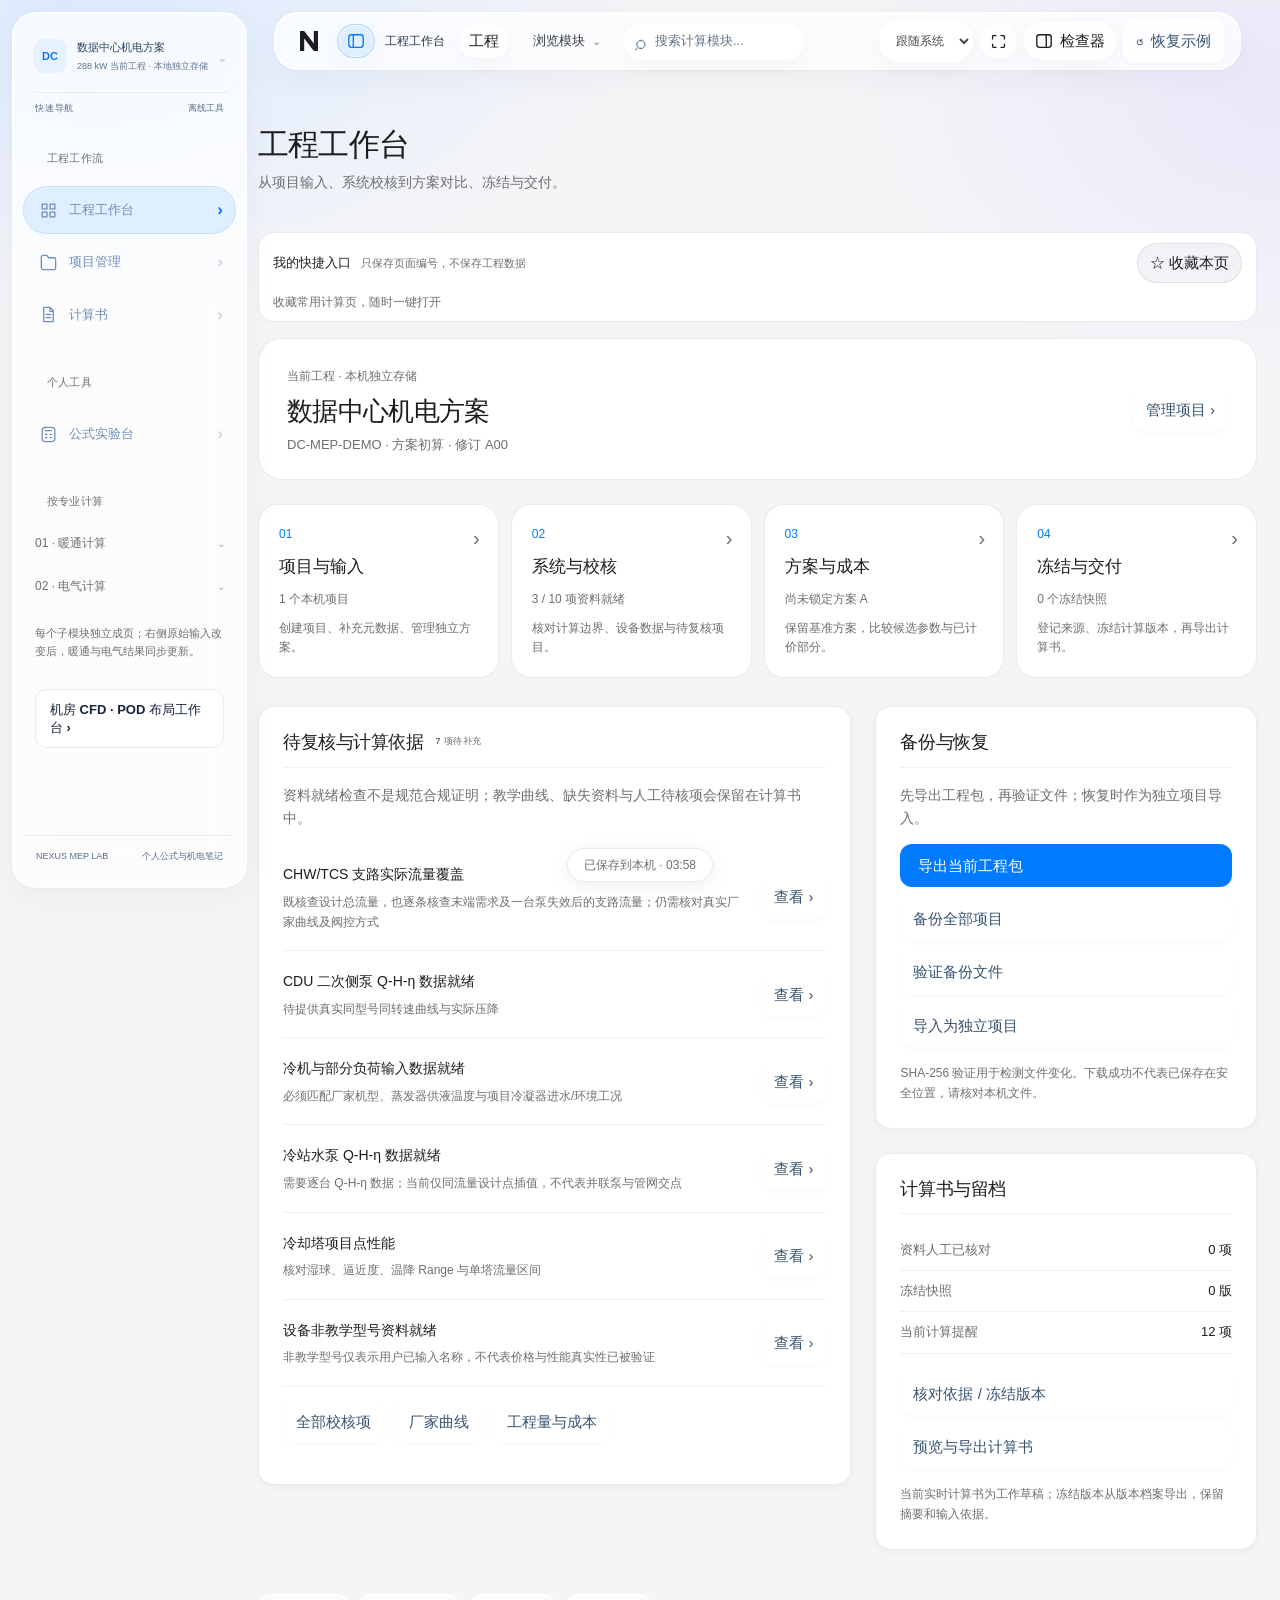
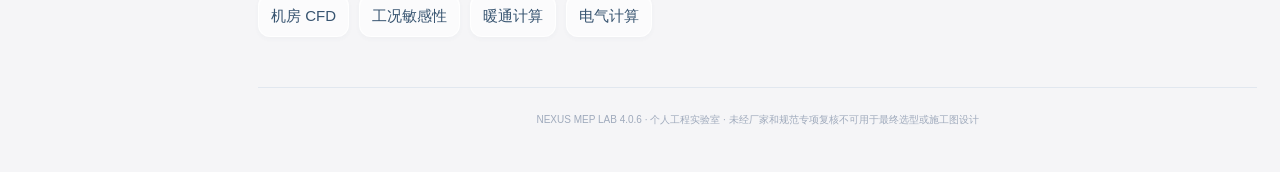
==== commit 2816c57d: "Refine phone scroll entrances with per-card motion" ====
--- a/nexus-mep-lab/index.html
+++ b/nexus-mep-lab/index.html
@@ -2,9 +2,9 @@
 <html lang="zh-CN"><head>
 <meta charset="utf-8"><meta name="viewport" content="width=device-width,initial-scale=1,viewport-fit=cover">
 <meta name="theme-color" content="#f6f8fb"><meta name="apple-mobile-web-app-capable" content="yes"><meta name="apple-mobile-web-app-status-bar-style" content="default"><meta name="format-detection" content="telephone=no">
-<meta name="nexus-public-release" content="4.0.5">
-<meta name="description" content="NEXUS MEP LAB 4.0.5：个人机电工程公式实验台，完全离线，手机电脑可用。提供空气、液体热平衡、三相电力与PUE反算。">
-<title>NEXUS MEP LAB 4.0.5 · 个人工程实验室</title>
+<meta name="nexus-public-release" content="4.0.6">
+<meta name="description" content="NEXUS MEP LAB 4.0.6：个人机电工程公式实验台，完全离线，手机电脑可用。提供空气、液体热平衡、三相电力与PUE反算。">
+<title>NEXUS MEP LAB 4.0.6 · 个人工程实验室</title>
 <link rel="manifest" href="./manifest.webmanifest">
 <link rel="icon" href="./icon.svg" type="image/svg+xml">
 <link rel="apple-touch-icon" sizes="180x180" href="./icon-180.png?v=4.0.5">
@@ -1591,12 +1591,19 @@
 
 .phone-appearance-setting{display:none}
 @media(max-width:740px){.mobile-dock{grid-template-columns:repeat(4,minmax(0,1fr))!important}.phone-appearance-setting{display:flex;align-items:center;justify-content:space-between;gap:12px;padding:16px 8px;color:var(--text-primary);font-size:14px}.phone-appearance-setting select{min-height:44px;max-width:160px;padding:0 12px;border-radius:12px;border:1px solid var(--border);background:var(--surface-secondary);color:var(--text-primary);font-size:16px}}
+
+@media screen and (max-width:740px) and (prefers-reduced-motion:no-preference){
+ #main-shell .scroll-surface{transition:opacity 400ms ease-out,transform 620ms cubic-bezier(.22,1,.36,1);transition-delay:var(--reveal-delay,0ms);will-change:auto}
+ #main-shell .scroll-surface.scroll-await{opacity:.16;transform:translateY(28px) scale(.98)}
+ #main-shell .scroll-surface:focus-within{opacity:1;transform:none;transition:none}
+}
 /* Public workspace navigation */
 .nexus-workspace-link{display:block;margin:8px 12px;padding:11px 14px;border:1px solid var(--border,#dbe3ec);border-radius:12px;background:var(--surface,#fff);color:var(--text,#152b44);font-size:13px;font-weight:700;text-decoration:none;line-height:1.35}
 .nexus-workspace-link:hover{border-color:var(--accent,#3679ea);color:var(--accent,#3679ea)}
 .nexus-workspace-shortcut{margin-top:9px}
 .nexus-workspace-shortcut a{display:flex;align-items:center;justify-content:center;min-height:42px;border-radius:10px;background:var(--surface,#fff);border:1px solid var(--border,#dbe3ec);color:var(--text,#152b44);font-size:13px;font-weight:700;text-decoration:none}
 .nexus-workspace-shortcut a:focus-visible,.nexus-workspace-link:focus-visible{outline:3px solid #4d80e8;outline-offset:2px}
+
 
 
 
@@ -1647,7 +1654,7 @@
   <button type="button" class="search-trigger" data-shell="search" aria-label="搜索计算模块"><span class="search-glyph">⌕</span><span class="search-placeholder">搜索计算模块...</span><kbd>Ctrl K</kbd></button>
   <button type="button" class="btn lab-quick-link" data-go="formula-lab" title="进入公式实验台">∑ 公式实验</button><div class="top-toolbox"><button type="button" class="inspector-toggle" data-shell="inspector" aria-label="切换参数检查器" aria-pressed="true" title="收起参数检查器"><svg width="18" height="18" viewBox="0 0 20 20" fill="none" aria-hidden="true"><rect x="2" y="3" width="16" height="14" rx="3" stroke="currentColor" stroke-width="1.5"/><path d="M12.5 3v14" stroke="currentColor" stroke-width="1.5"/></svg><span>检查器</span></button><span class="saved-badge"><i></i> 参数修改后实时联动</span><div class="top-actions" id="top-actions"><button class="btn" data-action="reset" title="将当前工程数据恢复为示例值（需确认）">↺ <span>恢复示例</span></button></div></div></header>
  <div class="content"><section class="mobile-focus" id="mobile-focus" aria-label="手机快速工作台"><details class="phone-project-overview"><summary>工程概览与备份 <span aria-hidden="true">⌄</span></summary>
- <div class="mf-line"><span class="mf-label">NEXUS / 手机离线工作台</span><span>4.0.5</span></div><div class="mf-line" style="margin-top:6px"><b id="mf-project">数据中心机电方案</b><span>本机独立保存</span></div>
+ <div class="mf-line"><span class="mf-label">NEXUS / 手机离线工作台</span><span>4.0.6</span></div><div class="mf-line" style="margin-top:6px"><b id="mf-project">数据中心机电方案</b><span>本机独立保存</span></div>
  <div class="mf-kpis"><div class="mf-kpi"><span>设计冷量</span><strong id="mf-cooling">294.53</strong><small>kW</small></div><div class="mf-kpi"><span>冷冻水</span><strong id="mf-chw">50.66</strong><small>m³/h</small></div><div class="mf-kpi"><span>TCS 流量</span><strong id="mf-tcs">26.40</strong><small>m³/h</small></div></div>
  <div class="nexus-workspace-shortcut"><a href="./room-cfd/index.html?view=roomcfd">机房 CFD / 模块化 POD 布局 ›</a></div><div class="mf-actions"><button type="button" class="mf-btn secondary" data-action="mobile-backup">⇪ 分享项目备份</button><button type="button" class="mf-btn" data-action="mobile-word">▣ 分享 Word 计算书</button></div></details></section>
  <div class="calculation-layout"><div class="calculation-main"><div id="page"><div class="page-head"><div><h1 class="page-title">IT 散热负荷</h1><p class="page-desc">IT 功率、热负荷系数及风冷/液冷热量分配 · 修改右侧原始输入后，所有关联模块实时重算。</p></div></div><div class="box"><div class="box-h"><h3>系统原理与计算逻辑</h3><span class="hint">HVAC 01</span></div><p class="module-principle">IT 设备电功率最终几乎都以热量形式进入机房；液冷比例只分配热量路径，不减少 IT 电功率。</p><div class="power-links"><span class="hint">暖通计算链 1 / 12</span><button class="btn btn-primary" data-go="hvac-airflow">下一项 ›</button></div></div><div class="metric-grid"><div class="metric accent"><div class="m-head"><span>设计总散热量</span><span class="m-icon">❄</span></div><div class="m-value">294.53 <span class="m-unit">kW</span></div><div class="m-foot">IT 功率 × 负荷系数 × 裕量</div></div><div class="metric "><div class="m-head"><span>风冷热负荷</span><span class="m-icon">▥</span></div><div class="m-value">117.81 <span class="m-unit">kW</span></div><div class="m-foot">40% 热量分配</div></div><div class="metric teal"><div class="m-head"><span>液冷热负荷</span><span class="m-icon">▧</span></div><div class="m-value">176.72 <span class="m-unit">kW</span></div><div class="m-foot">60% 热量分配</div></div></div><section class="box formula-panel"><div class="box-h"><h3>ƒx IT 散热与风液分配</h3><span class="hint">FORMULA WALKTHROUGH</span></div><p class="formula-intro">逐步显示原始公式、代入数值与单位关系</p><div class="steps"><div class="step"><div class="step-no">01</div><div class="step-body"><h4>IT 负荷形成设计散热量</h4><div class="formula"><button type="button" class="formula-ref" data-formula-symbol="QIT">Q<sub>IT</sub></button> = <button type="button" class="formula-ref" data-formula-symbol="PIT">P<sub>IT</sub></button> × <button type="button" class="formula-ref" data-formula-symbol="Kload">K<sub>load</sub></button> × <button type="button" class="formula-ref" data-formula-symbol="Kreserve">K<sub>reserve</sub></button></div><div class="substitution">255.00 × 1.1 × 1.05</div><div class="answer"><button type="button" class="formula-ref" data-formula-symbol="QIT">Q<sub>IT</sub></button> = 294.53 kW</div></div></div><div class="step"><div class="step-no">02</div><div class="step-body"><h4>分配空气侧和液冷侧热量</h4><div class="formula"><button type="button" class="formula-ref" data-formula-symbol="Qair">Q<sub>air</sub></button> = <button type="button" class="formula-ref" data-formula-symbol="QIT">Q<sub>IT</sub></button>(1−<button type="button" class="formula-ref" data-formula-symbol="alpha">α</button>)；<button type="button" class="formula-ref" data-formula-symbol="Qliq">Q<sub>liquid</sub></button> = <button type="button" class="formula-ref" data-formula-symbol="QIT">Q<sub>IT</sub></button><button type="button" class="formula-ref" data-formula-symbol="alpha">α</button></div><div class="substitution">294.53 × (1−0.6)；294.53 × 0.6</div><div class="answer">117.81 / 176.72 kW</div></div></div></div></section><div class="box"><div class="box-h"><h3>暖通计算链</h3><span class="hint">PREVIOUS / NEXT</span></div><div class="power-links"><span class="hint">暖通计算链 1 / 12</span><button class="btn btn-primary" data-go="hvac-airflow">下一项 ›</button></div></div></div></div><aside class="parameter-rail" aria-label="原始输入参数"><section id="formula-trace-drawer" class="formula-trace-drawer" aria-live="polite" aria-label="公式符号追溯"></section><section class="control-deck" aria-label="跨模块联动工况">
@@ -1668,7 +1675,7 @@
    <details open=""><summary>设置发布目标</summary><div class="github-publish-grid"><label>仓库<input id="github-repo" value="ksplook/NEXUS-MEP-LAB" autocomplete="off"></label><label>发布分支<input value="自动读取仓库默认分支" disabled="" aria-label="仓库默认分支"></label><label>发布路径（自动生成）<input value="app/vN/index.html" disabled="" aria-label="自动生成的版本发布路径"></label><label>本次版本说明<input id="github-release-note" value="NEXUS MEP LAB 离线页面更新" maxlength="120" autocomplete="off"></label><label>访问令牌<input id="github-token" type="password" value="" placeholder="fine-grained token（Contents: Read and write）" autocomplete="off"></label></div></details>
    <button type="button" class="btn" data-github-action="check">检查授权及版本</button><button type="button" class="btn btn-primary" data-github-action="publish">创建新版本（原子提交）</button><button type="button" class="btn" data-github-action="clear-token">清空令牌</button><div class="github-publish-status" id="github-publish-status" style="color: rgb(97, 113, 140);">正在读取现有版本目录…</div>
   </section>
- </section></aside></div><footer class="footer">NEXUS MEP LAB 4.0.5 · 个人工程实验室 · 未经厂家和规范专项复核不可用于最终选型或施工图设计</footer></div></main></div>
+ </section></aside></div><footer class="footer">NEXUS MEP LAB 4.0.6 · 个人工程实验室 · 未经厂家和规范专项复核不可用于最终选型或施工图设计</footer></div></main></div>
  <nav class="mobile-dock" aria-label="方案快捷导航"><button type="button" data-go="system"></button></nav>
  <div class="command-modal" id="command-modal" hidden="" role="dialog" aria-modal="true" aria-label="快速查找模块"><div class="command-backdrop" data-shell="close-search"></div><div class="command-box"><div class="command-searchline"><span>⌕</span><input id="command-input" type="search" placeholder="搜索冷量、风墙、CDU、管网、性能曲线..." autocomplete="off" aria-label="搜索模块"><button data-shell="close-search" type="button" aria-label="关闭搜索">Esc</button></div><div class="command-caption">快速跳转 · 共 20 个模块</div><div id="command-results" class="command-results"></div><div class="command-bottom"><span>↑↓ 选择 · ↵ 打开</span><span>Esc 关闭</span></div></div></div>
 <section id="phone-inspector" hidden aria-labelledby="phone-inspector-title" tabindex="-1"><header class="phone-inspector-header"><div><h2 id="phone-inspector-title">检查器</h2><p id="phone-inspector-project"></p><small class="phone-inspector-build">当前本机项目 · 4.0.5</small></div><button type="button" data-phone-inspector-close aria-label="关闭检查器">返回</button></header><p class="phone-inspector-scope">修改会保存到当前本机项目，并同步暖通、电气计算；不修改公式实验台的练习输入。<button type="button" data-phone-inspector-switch>切换项目 ›</button></p><div class="phone-inspector-content"></div><div class="phone-inspector-input-tools" role="group" aria-label="检查器输入辅助"><button type="button" data-experience="previous" aria-label="检查器上一个输入项">‹ 上一项</button><button type="button" data-experience="next" aria-label="检查器下一个输入项">下一项 ›</button><button type="button" data-experience="done">收起键盘</button></div></section><div class="phone-keyboard-tools" role="group" aria-label="输入辅助"><div class="phone-input-nav"><button type="button" data-experience="previous" aria-label="上一个输入项">‹</button><button type="button" data-experience="next" aria-label="下一个输入项">›</button></div><span id="phone-input-context">修改后自动重算</span><button type="button" data-experience="done">完成</button></div>
@@ -6250,12 +6257,12 @@
  }catch(e){book.chapters.push({id:'decision',title:String(book.chapters.length+1).padStart(2,'0')+' 设计—造价方案比选',subtitle:'FAILED PREVIEW',items:[{kind:'alert',text:'已保存 A/B 方案但无法复算：'+e.message}]})}
 }
 function appendProviderBook(book,sp,pd,pr,sections){if(sections?.provider===false)return;try{book.chapters.push({id:'provider',title:String(book.chapters.length+1).padStart(2,'0')+' 标准POD与提供商交付报价审查',subtitle:'PROVIDER SCOPE / COST & BID READINESS',items:providerReportItems(sp,pd,pr)});}catch(e){book.chapters.push({id:'provider',title:'标准POD成本初算',items:[{kind:'alert',text:e.message}]});}}
-function reportBook(){const b=buildCalculationBook(config,result,{...reportMeta,sections:reportSections,context:{curves,topologyText,caseText,catalogText,selections}});appendKpiBoqChapters(b,config,result,powerPlan,costing,catalogText,selections,reportSections);appendV15Book(b,feederText,takeoff,priceBook);appendDecisionBook(b,decision,{sections:reportSections});appendSopertonBook(b,soperton,reportSections);appendProviderBook(b,soperton,pods,provider,reportSections);if(modularPod.enabled)b.chapters.push(mpChapter());b.meta.controlStatus='工作草稿（尚未冻结）';b.meta.version='4.0.5';return b;}
+function reportBook(){const b=buildCalculationBook(config,result,{...reportMeta,sections:reportSections,context:{curves,topologyText,caseText,catalogText,selections}});appendKpiBoqChapters(b,config,result,powerPlan,costing,catalogText,selections,reportSections);appendV15Book(b,feederText,takeoff,priceBook);appendDecisionBook(b,decision,{sections:reportSections});appendSopertonBook(b,soperton,reportSections);appendProviderBook(b,soperton,pods,provider,reportSections);if(modularPod.enabled)b.chapters.push(mpChapter());b.meta.controlStatus='工作草稿（尚未冻结）';b.meta.version='4.0.6';return b;}
 function attachSnapshotChapter(b,snapshot){
  b.meta.controlStatus='本地冻结版本（非电子签名、非公司批准）';
  b.meta.integrityHash=snapshot.hash;
  b.meta.snapshotId=snapshot.id;
- b.meta.version='4.0.5';
+ b.meta.version='4.0.6';
  b.chapters.push({id:'control',title:String(b.chapters.length+1).padStart(2,'0')+' 版本记录与资料证据',subtitle:'DOCUMENT CONTROL / TRACEABILITY',items:[
   {kind:'paragraph',text:'本计算书读取自冻结的参数快照，而非实时工作区；SHA-256 仅供核对参数数据是否变化，不代表身份认证、数字签名或公司批准。'},
   {kind:'kv',title:'冻结版本',value:snapshot.id},
@@ -6409,10 +6416,10 @@
   <button type="button" class="desktop-pane-button project-hub-trigger" data-go="engineering-hub" title="工程工作台">工程</button>${desktopBrowse()}<button type="button" class="search-trigger" data-shell="search" aria-label="搜索计算模块"><span class="search-glyph">⌕</span><span class="search-placeholder">搜索计算模块...</span><kbd>Ctrl K</kbd></button>
   <div class="top-toolbox"><label class="theme-choice"><span class="sr-only">外观主题</span><select data-theme-picker aria-label="外观主题"><option value="system">跟随系统</option><option value="light">浅色</option><option value="dark">深色</option></select></label><button type="button" class="desktop-pane-button focus-toggle" data-shell="focus-pane" aria-label="切换专注计算布局" aria-pressed="false" title="专注计算：收起两侧面板"><svg width="17" height="17" viewBox="0 0 20 20" fill="none" aria-hidden="true"><path d="M3 7V4a1 1 0 0 1 1-1h3m6 0h3a1 1 0 0 1 1 1v3m0 6v3a1 1 0 0 1-1 1h-3m-6 0H4a1 1 0 0 1-1-1v-3" stroke="currentColor" stroke-width="1.5" stroke-linecap="round"/></svg><span>专注</span></button><button type="button" class="inspector-toggle" data-shell="inspector" aria-label="切换参数检查器" aria-pressed="true" title="收起参数检查器"><svg width="18" height="18" viewBox="0 0 20 20" fill="none" aria-hidden="true"><rect x="2" y="3" width="16" height="14" rx="3" stroke="currentColor" stroke-width="1.5"/><path d="M12.5 3v14" stroke="currentColor" stroke-width="1.5"/></svg><span>检查器</span></button><span class="saved-badge"><i></i> 参数修改后实时联动</span><div class="top-actions" id="top-actions"><button class="btn" data-action="reset" title="将当前工程数据恢复为示例值（需确认）">↺ <span>恢复示例</span></button></div></div></header>
  <div class="content"><section class="mobile-focus" id="mobile-focus" aria-label="手机快速工作台"><details class="phone-project-overview"><summary>工程概览与备份 <span aria-hidden="true">⌄</span></summary>
- <div class="mf-line"><span class="mf-label">NEXUS / 手机离线工作台</span><span>4.0.5</span></div><div class="mf-line" style="margin-top:6px"><b id="mf-project">当前工程</b><span>本机独立保存</span></div>
+ <div class="mf-line"><span class="mf-label">NEXUS / 手机离线工作台</span><span>4.0.6</span></div><div class="mf-line" style="margin-top:6px"><b id="mf-project">当前工程</b><span>本机独立保存</span></div>
  <div class="mf-kpis"><div class="mf-kpi"><span>设计冷量</span><strong id="mf-cooling">—</strong><small>kW</small></div><div class="mf-kpi"><span>冷冻水</span><strong id="mf-chw">—</strong><small>m³/h</small></div><div class="mf-kpi"><span>TCS 流量</span><strong id="mf-tcs">—</strong><small>m³/h</small></div></div>
  <div class="nexus-workspace-shortcut"><a href="./room-cfd/index.html?view=roomcfd">机房 CFD / 模块化 POD 布局 ›</a></div><div class="mf-actions"><button type="button" class="mf-btn secondary" data-action="mobile-backup">⇪ 分享项目备份</button><button type="button" class="mf-btn" data-action="mobile-word">▣ 分享 Word 计算书</button></div></details></section>
- <div class="calculation-layout"><div class="calculation-main"><div id="page"></div></div><aside class="parameter-rail" aria-label="原始输入参数"><section id="formula-trace-drawer" class="formula-trace-drawer" aria-live="polite" aria-label="公式符号追溯"></section>${deck()}</aside></div><footer class="footer">NEXUS MEP LAB 4.0.5 · 个人工程实验室 · 未经厂家和规范专项复核不可用于最终选型或施工图设计</footer></div></main></div>
+ <div class="calculation-layout"><div class="calculation-main"><div id="page"></div></div><aside class="parameter-rail" aria-label="原始输入参数"><section id="formula-trace-drawer" class="formula-trace-drawer" aria-live="polite" aria-label="公式符号追溯"></section>${deck()}</aside></div><footer class="footer">NEXUS MEP LAB 4.0.6 · 个人工程实验室 · 未经厂家和规范专项复核不可用于最终选型或施工图设计</footer></div></main></div>
  <nav class="mobile-dock" aria-label="快捷工具">${[['formula-lab','∑','公式'],['hvac-airflow','≋','风量'],['power-total','ϟ','电力'],['workspace','▤','项目']].map(([id,icon,label])=>`<button type="button" data-go="${id}" aria-label="打开${label}"><span class="dock-icon" aria-hidden="true">${phoneDockSymbol(id)}</span><span>${label}</span></button>`).join('')}</nav>
  <div class="command-modal" id="command-modal" hidden role="dialog" aria-modal="true" aria-label="快速查找模块"><div class="command-backdrop" data-shell="close-search"></div><div class="command-box"><div class="command-searchline"><span>⌕</span><input id="command-input" type="search" placeholder="搜索冷量、风墙、CDU、管网、性能曲线..." autocomplete="off" aria-label="搜索模块"><button data-shell="close-search" type="button" aria-label="关闭搜索">Esc</button></div><div class="command-caption">快速跳转 · 共 ${TABS.length} 个模块</div><div id="command-results" class="command-results"></div><div class="command-bottom"><span>↑↓ 选择 · ↵ 打开</span><span>Esc 关闭</span></div></div></div>
 <section id="phone-inspector" hidden aria-labelledby="phone-inspector-title" tabindex="-1"><header class="phone-inspector-header"><div><h2 id="phone-inspector-title">检查器</h2><p id="phone-inspector-project"></p><small class="phone-inspector-build">当前本机项目 · 4.0.5</small></div><button type="button" data-phone-inspector-close aria-label="关闭检查器">返回</button></header><p class="phone-inspector-scope">修改会保存到当前本机项目，并同步暖通、电气计算；不修改公式实验台的练习输入。<button type="button" data-phone-inspector-switch>切换项目 ›</button></p><div class="phone-inspector-content"></div><div class="phone-inspector-input-tools" role="group" aria-label="检查器输入辅助"><button type="button" data-experience="previous" aria-label="检查器上一个输入项">‹ 上一项</button><button type="button" data-experience="next" aria-label="检查器下一个输入项">下一项 ›</button><button type="button" data-experience="done">收起键盘</button></div></section><div class="phone-keyboard-tools" role="group" aria-label="输入辅助"><div class="phone-input-nav"><button type="button" data-experience="previous" aria-label="上一个输入项">‹</button><button type="button" data-experience="next" aria-label="下一个输入项">›</button></div><span id="phone-input-context">修改后自动重算</span><button type="button" data-experience="done">完成</button></div>
@@ -6523,13 +6530,15 @@
  pageRevealObserver?.disconnect();pageRevealObserver=null;
  if(typeof IntersectionObserver==='undefined'||window.matchMedia?.('(prefers-reduced-motion: reduce)').matches)return;
  const root=document.getElementById('page');if(!root)return;
- const selector='.metric-grid,.section-grid,.settings-group,.formula-disclosure,.box';
- const nodes=Array.from(root.querySelectorAll(selector)).filter(node=>!node.parentElement.closest(selector));
+ const phone=window.matchMedia?.('(max-width:740px)')?.matches;
+ const selector=phone?'.metric-grid>.metric,.workflow-stages>button,.box,.settings-group,.formula-disclosure,.lab-result,.lab-workbench':'.metric-grid,.section-grid,.settings-group,.formula-disclosure,.box';
+ const nodes=Array.from(root.querySelectorAll(selector)).filter(node=>phone?!node.querySelector(selector):!node.parentElement.closest(selector));
  pageRevealObserver=new IntersectionObserver(entries=>{
   entries.forEach(entry=>{if(entry.isIntersecting){entry.target.classList.remove('scroll-await');pageRevealObserver?.unobserve(entry.target)}});
- },{threshold:0.06,rootMargin:'0px 0px -24px 0px'});
- nodes.forEach(node=>{
+ },{threshold:phone?0.01:0.06,rootMargin:phone?'0px 0px -36px 0px':'0px 0px -24px 0px'});
+ nodes.forEach((node,index)=>{
   node.classList.add('scroll-surface');
+  if(phone)node.style?.setProperty('--reveal-delay',(index%2)*45+'ms');
   if(node.getBoundingClientRect().top>window.innerHeight+16){node.classList.add('scroll-await');pageRevealObserver.observe(node)}
  });
 }
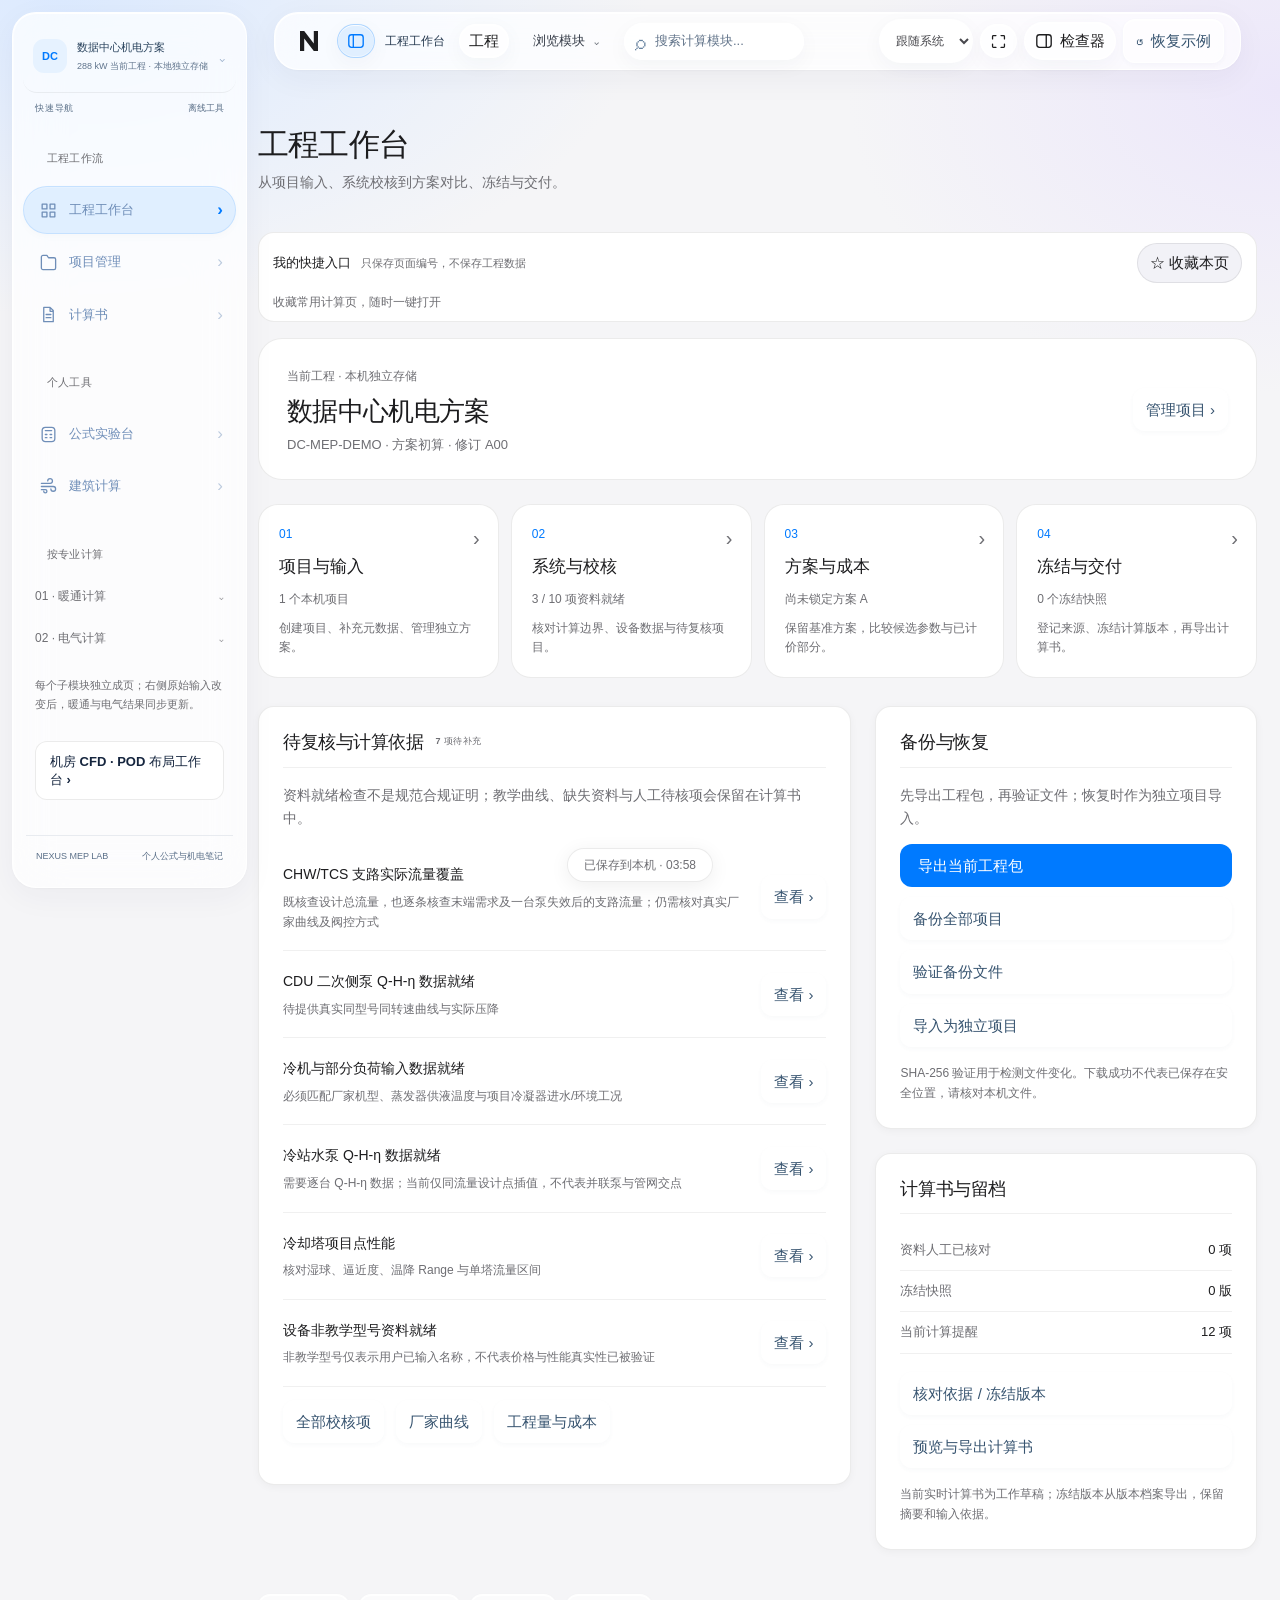
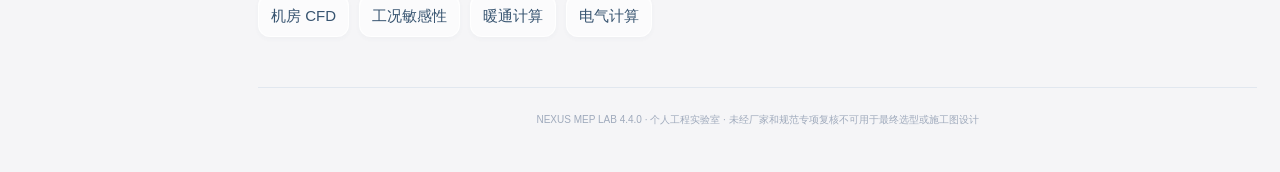
==== commit 775bcbd5: "Publish reviewed 4.4.0 building workflow and preserve ARCH state across CFD" ====
--- a/nexus-mep-lab/index.html
+++ b/nexus-mep-lab/index.html
@@ -1,10 +1,10 @@
 <!doctype html>
 <html lang="zh-CN"><head>
+<meta name="nexus-public-release" content="4.4.0">
 <meta charset="utf-8"><meta name="viewport" content="width=device-width,initial-scale=1,viewport-fit=cover">
 <meta name="theme-color" content="#f6f8fb"><meta name="apple-mobile-web-app-capable" content="yes"><meta name="apple-mobile-web-app-status-bar-style" content="default"><meta name="format-detection" content="telephone=no">
-<meta name="nexus-public-release" content="4.0.6">
-<meta name="description" content="NEXUS MEP LAB 4.0.6：个人机电工程公式实验台，完全离线，手机电脑可用。提供空气、液体热平衡、三相电力与PUE反算。">
-<title>NEXUS MEP LAB 4.0.6 · 个人工程实验室</title>
+<meta name="description" content="NEXUS MEP LAB 4.4.0：个人机电工程公式实验台，完全离线，手机电脑可用。提供空气、液体热平衡、三相电力与PUE反算。">
+<title>NEXUS MEP LAB 4.4.0 · 个人工程实验室</title>
 <link rel="manifest" href="./manifest.webmanifest">
 <link rel="icon" href="./icon.svg" type="image/svg+xml">
 <link rel="apple-touch-icon" sizes="180x180" href="./icon-180.png?v=4.0.5">
@@ -1597,19 +1597,28 @@
  #main-shell .scroll-surface.scroll-await{opacity:.16;transform:translateY(28px) scale(.98)}
  #main-shell .scroll-surface:focus-within{opacity:1;transform:none;transition:none}
 }
+
+/* Noticeable scroll entrance on both desktop and phone; replay only offscreen. */
+@media screen and (prefers-reduced-motion:no-preference){
+ #main-shell #page .scroll-surface{transition:opacity 600ms ease-out,transform 850ms cubic-bezier(.16,1,.3,1);transition-delay:var(--reveal-delay,0ms);opacity:1;transform:translate3d(0,0,0) scale(1);transform-origin:50% 50%}
+ #main-shell #page .scroll-surface.scroll-await{opacity:.06;transform:translate3d(0,var(--reveal-offset,48px),0) scale(.955)}
+ #main-shell #page .scroll-surface:focus-within{opacity:1;transform:none;transition:none}
+}
+@media(prefers-reduced-motion:reduce){#main-shell #page .scroll-surface{opacity:1!important;transform:none!important;transition:none!important}}
+
+
+.phone-module-nav,.phone-swipe-hint{display:none}
+@media(max-width:740px){.phone-module-nav{display:grid;grid-template-columns:minmax(0,1fr) auto minmax(0,1fr);align-items:center;gap:10px;margin:16px 0 0;padding:8px;background:var(--surface);border:1px solid var(--border);border-radius:16px;touch-action:pan-y}.phone-module-nav button{display:flex;align-items:center;justify-content:center;gap:8px;min-height:44px;padding:4px 6px;border:0;border-radius:10px;background:transparent;color:var(--accent);font:500 12px -apple-system,BlinkMacSystemFont,sans-serif;min-width:0;line-height:1.4}.phone-module-nav button:disabled{opacity:.4;color:var(--text-secondary)}.phone-module-nav button>span:first-child:last-child{overflow-wrap:anywhere}.phone-module-nav small{color:var(--text-secondary);font-size:11px;font-variant-numeric:tabular-nums}.phone-swipe-hint{display:block;text-align:center;font-size:11px;color:var(--text-secondary);margin:6px 0 14px}}
+/* Major module directories */
+.module-catalog-grid{display:grid;grid-template-columns:repeat(2,minmax(0,1fr));gap:16px}.module-catalog-card{display:flex;align-items:center;gap:16px;text-align:left;padding:24px;min-width:0;border:1px solid var(--border);border-radius:22px;background:var(--surface);color:var(--text-primary);cursor:pointer;transition:transform .2s,box-shadow .2s}.module-catalog-card>span:nth-child(2){flex:1;min-width:0}.module-catalog-card strong{display:block;font-size:18px}.module-catalog-card small{display:block;margin-top:8px;color:var(--text-secondary);line-height:1.5}.module-catalog-index{color:var(--accent);font-variant-numeric:tabular-nums}.module-catalog-card:hover{transform:translateY(-3px);box-shadow:0 8px 24px #0001}.module-catalog-card:focus-visible{outline:3px solid var(--accent);outline-offset:3px}@media(max-width:740px){.module-catalog-grid{grid-template-columns:1fr;gap:12px}.module-catalog-card{padding:20px}.mobile-dock{grid-template-columns:repeat(5,minmax(0,1fr))!important}}@media(prefers-reduced-motion:reduce){.module-catalog-card{transition:none}.module-catalog-card:hover{transform:none}}
+.building-layout{display:grid;gap:20px}.building-fields{display:grid;grid-template-columns:repeat(2,minmax(0,1fr));gap:12px 24px}.building-field{display:flex;align-items:center;justify-content:space-between;gap:16px;padding:12px 0;min-width:0;border-bottom:1px solid var(--border)}.building-field span{min-width:0;line-height:1.5}.building-field small{margin-left:8px;color:var(--text-secondary)}.building-field input,.building-field select{width:150px;max-width:50%;min-height:44px;flex-shrink:0;border:1px solid var(--border);border-radius:12px;padding:8px 12px;background:var(--surface);color:var(--text-primary);font:inherit;text-align:center}.building-field input:focus-visible,.building-field select:focus-visible{outline:3px solid var(--accent);outline-offset:2px}.building-field [aria-invalid=true]{border-color:#d33}.building-toggle{display:flex;align-items:center;gap:12px;padding:12px 0;line-height:1.5}.building-toggle input{width:22px;height:22px}.building-tabs{display:flex;flex-wrap:wrap;gap:8px;margin:20px 0}.building-table-scroll{overflow-x:auto;max-width:100%;margin:16px 0}.building-table{width:100%;border-collapse:collapse;white-space:nowrap}.building-table th,.building-table td{padding:14px 12px;border-bottom:1px solid var(--border);text-align:right;font-variant-numeric:tabular-nums}.building-table th:first-child,.building-table td:first-child{text-align:left}.building-table th{color:var(--text-secondary);font-weight:500}@media(max-width:740px){.building-fields{grid-template-columns:1fr}.building-table th,.building-table td{padding:12px 10px}.building-tabs .btn{flex:1 1 40%}.building-field{font-size:16px}}@media print{.building-tabs,.building-toggle,.building-field{display:none}.building-table-scroll{overflow:visible}.building-table{white-space:normal}}
+.building-tabs{display:grid;grid-template-columns:repeat(4,minmax(0,1fr));gap:4px;padding:5px;border-radius:16px;background:var(--surface-secondary);border:1px solid var(--border)}.building-tabs .btn{min-width:0;white-space:normal;border-radius:12px;border:0;box-shadow:none;padding:10px 6px;font-size:14px}.building-tabs .btn:not(.btn-primary){background:transparent}.building-tabs .btn[aria-current=page]{box-shadow:0 2px 8px #0001}.module-catalog-card:active{transform:scale(.985)}@media(max-width:740px){.building-view .mobile-focus,.building-view .phone-quick-disclosure{display:none!important}.building-view #page .metric{min-height:0;padding:16px}.building-view #page .m-value{font-size:24px}.building-view #page .m-foot{font-size:12px;line-height:1.5}.building-view .page-head{margin-bottom:16px}.building-tabs .btn{font-size:13px;line-height:1.4;min-height:44px}.building-field input:hover,.building-field select:hover{border-color:var(--accent)}}
 /* Public workspace navigation */
 .nexus-workspace-link{display:block;margin:8px 12px;padding:11px 14px;border:1px solid var(--border,#dbe3ec);border-radius:12px;background:var(--surface,#fff);color:var(--text,#152b44);font-size:13px;font-weight:700;text-decoration:none;line-height:1.35}
 .nexus-workspace-link:hover{border-color:var(--accent,#3679ea);color:var(--accent,#3679ea)}
 .nexus-workspace-shortcut{margin-top:9px}
 .nexus-workspace-shortcut a{display:flex;align-items:center;justify-content:center;min-height:42px;border-radius:10px;background:var(--surface,#fff);border:1px solid var(--border,#dbe3ec);color:var(--text,#152b44);font-size:13px;font-weight:700;text-decoration:none}
 .nexus-workspace-shortcut a:focus-visible,.nexus-workspace-link:focus-visible{outline:3px solid #4d80e8;outline-offset:2px}
-
-
-
-
-
-
-
 /* PERSONAL_UX_END */
 /* QUICK_ACCESS_CSS_START */
 /* v1.7: personal shortcuts and recently visited calculator pages */
@@ -1654,7 +1663,7 @@
   <button type="button" class="search-trigger" data-shell="search" aria-label="搜索计算模块"><span class="search-glyph">⌕</span><span class="search-placeholder">搜索计算模块...</span><kbd>Ctrl K</kbd></button>
   <button type="button" class="btn lab-quick-link" data-go="formula-lab" title="进入公式实验台">∑ 公式实验</button><div class="top-toolbox"><button type="button" class="inspector-toggle" data-shell="inspector" aria-label="切换参数检查器" aria-pressed="true" title="收起参数检查器"><svg width="18" height="18" viewBox="0 0 20 20" fill="none" aria-hidden="true"><rect x="2" y="3" width="16" height="14" rx="3" stroke="currentColor" stroke-width="1.5"/><path d="M12.5 3v14" stroke="currentColor" stroke-width="1.5"/></svg><span>检查器</span></button><span class="saved-badge"><i></i> 参数修改后实时联动</span><div class="top-actions" id="top-actions"><button class="btn" data-action="reset" title="将当前工程数据恢复为示例值（需确认）">↺ <span>恢复示例</span></button></div></div></header>
  <div class="content"><section class="mobile-focus" id="mobile-focus" aria-label="手机快速工作台"><details class="phone-project-overview"><summary>工程概览与备份 <span aria-hidden="true">⌄</span></summary>
- <div class="mf-line"><span class="mf-label">NEXUS / 手机离线工作台</span><span>4.0.6</span></div><div class="mf-line" style="margin-top:6px"><b id="mf-project">数据中心机电方案</b><span>本机独立保存</span></div>
+ <div class="mf-line"><span class="mf-label">NEXUS / 手机离线工作台</span><span>4.4.0</span></div><div class="mf-line" style="margin-top:6px"><b id="mf-project">数据中心机电方案</b><span>本机独立保存</span></div>
  <div class="mf-kpis"><div class="mf-kpi"><span>设计冷量</span><strong id="mf-cooling">294.53</strong><small>kW</small></div><div class="mf-kpi"><span>冷冻水</span><strong id="mf-chw">50.66</strong><small>m³/h</small></div><div class="mf-kpi"><span>TCS 流量</span><strong id="mf-tcs">26.40</strong><small>m³/h</small></div></div>
  <div class="nexus-workspace-shortcut"><a href="./room-cfd/index.html?view=roomcfd">机房 CFD / 模块化 POD 布局 ›</a></div><div class="mf-actions"><button type="button" class="mf-btn secondary" data-action="mobile-backup">⇪ 分享项目备份</button><button type="button" class="mf-btn" data-action="mobile-word">▣ 分享 Word 计算书</button></div></details></section>
  <div class="calculation-layout"><div class="calculation-main"><div id="page"><div class="page-head"><div><h1 class="page-title">IT 散热负荷</h1><p class="page-desc">IT 功率、热负荷系数及风冷/液冷热量分配 · 修改右侧原始输入后，所有关联模块实时重算。</p></div></div><div class="box"><div class="box-h"><h3>系统原理与计算逻辑</h3><span class="hint">HVAC 01</span></div><p class="module-principle">IT 设备电功率最终几乎都以热量形式进入机房；液冷比例只分配热量路径，不减少 IT 电功率。</p><div class="power-links"><span class="hint">暖通计算链 1 / 12</span><button class="btn btn-primary" data-go="hvac-airflow">下一项 ›</button></div></div><div class="metric-grid"><div class="metric accent"><div class="m-head"><span>设计总散热量</span><span class="m-icon">❄</span></div><div class="m-value">294.53 <span class="m-unit">kW</span></div><div class="m-foot">IT 功率 × 负荷系数 × 裕量</div></div><div class="metric "><div class="m-head"><span>风冷热负荷</span><span class="m-icon">▥</span></div><div class="m-value">117.81 <span class="m-unit">kW</span></div><div class="m-foot">40% 热量分配</div></div><div class="metric teal"><div class="m-head"><span>液冷热负荷</span><span class="m-icon">▧</span></div><div class="m-value">176.72 <span class="m-unit">kW</span></div><div class="m-foot">60% 热量分配</div></div></div><section class="box formula-panel"><div class="box-h"><h3>ƒx IT 散热与风液分配</h3><span class="hint">FORMULA WALKTHROUGH</span></div><p class="formula-intro">逐步显示原始公式、代入数值与单位关系</p><div class="steps"><div class="step"><div class="step-no">01</div><div class="step-body"><h4>IT 负荷形成设计散热量</h4><div class="formula"><button type="button" class="formula-ref" data-formula-symbol="QIT">Q<sub>IT</sub></button> = <button type="button" class="formula-ref" data-formula-symbol="PIT">P<sub>IT</sub></button> × <button type="button" class="formula-ref" data-formula-symbol="Kload">K<sub>load</sub></button> × <button type="button" class="formula-ref" data-formula-symbol="Kreserve">K<sub>reserve</sub></button></div><div class="substitution">255.00 × 1.1 × 1.05</div><div class="answer"><button type="button" class="formula-ref" data-formula-symbol="QIT">Q<sub>IT</sub></button> = 294.53 kW</div></div></div><div class="step"><div class="step-no">02</div><div class="step-body"><h4>分配空气侧和液冷侧热量</h4><div class="formula"><button type="button" class="formula-ref" data-formula-symbol="Qair">Q<sub>air</sub></button> = <button type="button" class="formula-ref" data-formula-symbol="QIT">Q<sub>IT</sub></button>(1−<button type="button" class="formula-ref" data-formula-symbol="alpha">α</button>)；<button type="button" class="formula-ref" data-formula-symbol="Qliq">Q<sub>liquid</sub></button> = <button type="button" class="formula-ref" data-formula-symbol="QIT">Q<sub>IT</sub></button><button type="button" class="formula-ref" data-formula-symbol="alpha">α</button></div><div class="substitution">294.53 × (1−0.6)；294.53 × 0.6</div><div class="answer">117.81 / 176.72 kW</div></div></div></div></section><div class="box"><div class="box-h"><h3>暖通计算链</h3><span class="hint">PREVIOUS / NEXT</span></div><div class="power-links"><span class="hint">暖通计算链 1 / 12</span><button class="btn btn-primary" data-go="hvac-airflow">下一项 ›</button></div></div></div></div><aside class="parameter-rail" aria-label="原始输入参数"><section id="formula-trace-drawer" class="formula-trace-drawer" aria-live="polite" aria-label="公式符号追溯"></section><section class="control-deck" aria-label="跨模块联动工况">
@@ -1675,10 +1684,10 @@
    <details open=""><summary>设置发布目标</summary><div class="github-publish-grid"><label>仓库<input id="github-repo" value="ksplook/NEXUS-MEP-LAB" autocomplete="off"></label><label>发布分支<input value="自动读取仓库默认分支" disabled="" aria-label="仓库默认分支"></label><label>发布路径（自动生成）<input value="app/vN/index.html" disabled="" aria-label="自动生成的版本发布路径"></label><label>本次版本说明<input id="github-release-note" value="NEXUS MEP LAB 离线页面更新" maxlength="120" autocomplete="off"></label><label>访问令牌<input id="github-token" type="password" value="" placeholder="fine-grained token（Contents: Read and write）" autocomplete="off"></label></div></details>
    <button type="button" class="btn" data-github-action="check">检查授权及版本</button><button type="button" class="btn btn-primary" data-github-action="publish">创建新版本（原子提交）</button><button type="button" class="btn" data-github-action="clear-token">清空令牌</button><div class="github-publish-status" id="github-publish-status" style="color: rgb(97, 113, 140);">正在读取现有版本目录…</div>
   </section>
- </section></aside></div><footer class="footer">NEXUS MEP LAB 4.0.6 · 个人工程实验室 · 未经厂家和规范专项复核不可用于最终选型或施工图设计</footer></div></main></div>
+ </section></aside></div><footer class="footer">NEXUS MEP LAB 4.4.0 · 个人工程实验室 · 未经厂家和规范专项复核不可用于最终选型或施工图设计</footer></div></main></div>
  <nav class="mobile-dock" aria-label="方案快捷导航"><button type="button" data-go="system"></button></nav>
  <div class="command-modal" id="command-modal" hidden="" role="dialog" aria-modal="true" aria-label="快速查找模块"><div class="command-backdrop" data-shell="close-search"></div><div class="command-box"><div class="command-searchline"><span>⌕</span><input id="command-input" type="search" placeholder="搜索冷量、风墙、CDU、管网、性能曲线..." autocomplete="off" aria-label="搜索模块"><button data-shell="close-search" type="button" aria-label="关闭搜索">Esc</button></div><div class="command-caption">快速跳转 · 共 20 个模块</div><div id="command-results" class="command-results"></div><div class="command-bottom"><span>↑↓ 选择 · ↵ 打开</span><span>Esc 关闭</span></div></div></div>
-<section id="phone-inspector" hidden aria-labelledby="phone-inspector-title" tabindex="-1"><header class="phone-inspector-header"><div><h2 id="phone-inspector-title">检查器</h2><p id="phone-inspector-project"></p><small class="phone-inspector-build">当前本机项目 · 4.0.5</small></div><button type="button" data-phone-inspector-close aria-label="关闭检查器">返回</button></header><p class="phone-inspector-scope">修改会保存到当前本机项目，并同步暖通、电气计算；不修改公式实验台的练习输入。<button type="button" data-phone-inspector-switch>切换项目 ›</button></p><div class="phone-inspector-content"></div><div class="phone-inspector-input-tools" role="group" aria-label="检查器输入辅助"><button type="button" data-experience="previous" aria-label="检查器上一个输入项">‹ 上一项</button><button type="button" data-experience="next" aria-label="检查器下一个输入项">下一项 ›</button><button type="button" data-experience="done">收起键盘</button></div></section><div class="phone-keyboard-tools" role="group" aria-label="输入辅助"><div class="phone-input-nav"><button type="button" data-experience="previous" aria-label="上一个输入项">‹</button><button type="button" data-experience="next" aria-label="下一个输入项">›</button></div><span id="phone-input-context">修改后自动重算</span><button type="button" data-experience="done">完成</button></div>
+<section id="phone-inspector" hidden aria-labelledby="phone-inspector-title" tabindex="-1"><header class="phone-inspector-header"><div><h2 id="phone-inspector-title">检查器</h2><p id="phone-inspector-project"></p><small class="phone-inspector-build">当前本机项目 · 4.4.0</small></div><button type="button" data-phone-inspector-close aria-label="关闭检查器">返回</button></header><p class="phone-inspector-scope">修改会保存到当前本机项目，并同步暖通、电气计算；不修改公式实验台的练习输入。<button type="button" data-phone-inspector-switch>切换项目 ›</button></p><div class="phone-inspector-content"></div><div class="phone-inspector-input-tools" role="group" aria-label="检查器输入辅助"><button type="button" data-experience="previous" aria-label="检查器上一个输入项">‹ 上一项</button><button type="button" data-experience="next" aria-label="检查器下一个输入项">下一项 ›</button><button type="button" data-experience="done">收起键盘</button></div></section><div class="phone-keyboard-tools" role="group" aria-label="输入辅助"><div class="phone-input-nav"><button type="button" data-experience="previous" aria-label="上一个输入项">‹</button><button type="button" data-experience="next" aria-label="下一个输入项">›</button></div><span id="phone-input-context">修改后自动重算</span><button type="button" data-experience="done">完成</button></div>
  <input style="display:none" type="file" id="takeoff-file" accept=".csv,.tsv,text/csv,text/tab-separated-values"><input style="display:none" type="file" id="pricebook-file" accept=".tsv,text/tab-separated-values,text/plain"><input style="display:none" type="file" id="project-file" accept=".json,application/json">
  <input style="display:none" type="file" id="json-file" accept=".json,application/json"></div><script>
 /* ROOM_MODULE_START */
@@ -2077,6 +2086,41 @@
 function mpPointerDown(e){const el=e.target.closest('[data-mp-device]');if(!el)return;const svg=el.closest('svg'),m=modularPod.modules.find(m=>m.id===el.dataset.mpModule),d=m.devices.find(d=>d.id===el.dataset.mpDevice);if(!svg||!m||!d)return;const pt=new DOMPoint(e.clientX,e.clientY).matrixTransform(svg.getScreenCTM().inverse()),local=mpInverse(m,pt.x,pt.y);mpSelectedModule=m.id;mpSelectedDevice=d.id;mpDrag={id:d.id,module:m.id,dx:local[0]-d.x,dy:local[1]-d.y,svg,el,startX:e.clientX,startY:e.clientY};el.setPointerCapture?.(e.pointerId);e.preventDefault();}
 function mpPointerUp(e){if(!mpDrag)return;const drag=mpDrag;mpDrag=null;if(Math.hypot(e.clientX-drag.startX,e.clientY-drag.startY)<3){renderPage();return;}try{const next=mpClone(modularPod),m=next.modules.find(m=>m.id===drag.module),d=m.devices.find(d=>d.id===drag.id),pt=new DOMPoint(e.clientX,e.clientY).matrixTransform(drag.svg.getScreenCTM().inverse()),local=mpInverse(m,pt.x,pt.y);d.x=Math.round((local[0]-drag.dx)*100)/100;d.y=Math.round((local[1]-drag.dy)*100)/100;mpCommit(next,true);}catch(err){toast(err.message,true);renderPage();}}
 /* MODULAR_MODULE_END */
+/* BUILDING_MODULE_START */
+/* Building concept model: geometry and service loads, never a structural design check. */
+const BUILDING_DEFAULTS={schema:1,enabled:false,scheme:'traditional',length:30,width:18,floors:1,height:5,clearHeight:3.5,requiredHeight:3,rackArea:3.5,supportPct:35,circulationPct:20,liveLoad:5,equipmentMass:10000,equipmentArea:20,slabThickness:0.2,concreteWeight:24,foundationCount:12,foundationLength:2,foundationWidth:2,foundationDepth:0.6,steelIntensity:45,openingPct:15,containerCount:4,containerLength:12.192,containerWidth:2.438,containerHeight:2.896,costSource:'mep',packageIncludesSteel:true,packageIncludesEnvelope:true,packageIncludesFloor:true,priceSource:'',rates:{steel:null,wall:null,roof:null,slab:null,foundation:null,package:null},saved:[]};
+function buildingDefaults(){return JSON.parse(JSON.stringify(BUILDING_DEFAULTS));}
+function buildingNormalize(raw){const d=buildingDefaults();if(raw==null)return d;if(typeof raw!=='object'||Array.isArray(raw))throw Error('建筑参数格式错误');return {...d,...raw,rates:{...d.rates,...raw.rates},saved:raw.saved??[]};}
+function buildingValidate(b){const errors=[];if(!['traditional','steel','container'].includes(b.scheme))errors.push('建筑方案无效');if(typeof b.enabled!=='boolean')errors.push('建筑启用状态无效');for(const k of ['length','width','floors','height','clearHeight','requiredHeight','rackArea','equipmentArea','containerCount','containerLength','containerWidth','containerHeight'])if(!Number.isFinite(b[k])||b[k]<=0||b[k]>100000)errors.push(k+' 必须为正数且不超过100000');for(const k of ['supportPct','circulationPct','liveLoad','concreteWeight','equipmentMass','slabThickness','foundationCount','foundationLength','foundationWidth','foundationDepth','steelIntensity','openingPct'])if(!Number.isFinite(b[k])||b[k]<0||b[k]>1e9)errors.push(k+' 超出范围');for(const k of ['floors','foundationCount','containerCount'])if(!Number.isInteger(b[k]))errors.push(k+' 必须为整数');if(b.openingPct>100)errors.push('洞口比例不能超过100%');if(b.supportPct+b.circulationPct>=100)errors.push('配套和交通面积占比之和必须小于100%');for(const k of Object.keys(BUILDING_DEFAULTS.rates))if(b.rates[k]!==null&&(!Number.isFinite(b.rates[k])||b.rates[k]<0))errors.push(k+' 单价无效');if(typeof b.priceSource!=='string'||b.priceSource.length>2000)errors.push('价格依据过长');if(!Array.isArray(b.saved)||b.saved.length>12)errors.push('方案最多12个');for(const k of ['packageIncludesSteel','packageIncludesEnvelope','packageIncludesFloor'])if(typeof b[k]!=='boolean')errors.push(k+' 必须为布尔值');if(!['mep','modular'].includes(b.costSource))errors.push('成本源无效');if(Array.isArray(b.saved)){const ids=new Set();for(const entry of b.saved){if(!entry||typeof entry.id!=='string'||!/^[A-Za-z0-9_-]{1,80}$/.test(entry.id)||ids.has(entry.id)||typeof entry.title!=='string'||!entry.title.trim()||entry.title.length>70||!entry.state||!Array.isArray(entry.state.saved)||entry.state.saved.length){errors.push('保存方案格式错误');break;}ids.add(entry.id);const child=buildingNormalize(entry.state);const e=buildingValidate(child);if(e.length){errors.push('保存方案参数错误：'+e.join('；'));break;}}}return errors;}
+function buildingCalculate(raw,project){const b=buildingNormalize(raw),errors=buildingValidate(b);if(errors.length)throw Error(errors.join('；'));if(!Number.isFinite(project.racks)||project.racks<0||!Number.isFinite(project.itKw)||project.itKw<0)throw Error('项目机柜及IT功率无效');const container=b.scheme==='container';const footprint=container?b.containerCount*b.containerLength*b.containerWidth:b.length*b.width;const gross=footprint*b.floors;const hall=gross*(1-(b.supportPct+b.circulationPct)/100);const required=project.racks*b.rackArea;const wall=(container?b.containerCount*2*(b.containerLength+b.containerWidth)*b.containerHeight*b.floors:2*(b.length+b.width)*b.height*b.floors)*(1-b.openingPct/100);const concentrated=b.equipmentMass*9.80665/1000/b.equipmentArea;const dead=b.slabThickness*b.concreteWeight;const steel=b.scheme==='traditional'?0:gross*b.steelIntensity/1000;return {footprint,gross,hall,support:gross*b.supportPct/100,circulation:gross*b.circulationPct/100,required,areaMargin:hall-required,clearMargin:b.clearHeight-b.requiredHeight,rackCapacity:Math.floor(hall/b.rackArea),powerDensity:project.itKw/gross,wall,roof:footprint,slab:gross*b.slabThickness,foundation:b.foundationCount*b.foundationLength*b.foundationWidth*b.foundationDepth,steel,dead,live:b.liveLoad,concentrated,serviceLoad:dead+b.liveLoad+concentrated,warnings:[...(hall<required?['机房净面积不足，请调整建筑尺寸或机柜布置']:[]),...(b.clearHeight<b.requiredHeight?['净高不足']:[]),...(b.clearHeight>(container?b.containerHeight:b.height)?['净高大于层高，请复核']:[]),'均布荷载为使用阶段未组合估算；不含抗震、风雪、冲切、挠度、承载力与基础地质校核。','机柜面积指标、钢耗、混凝土重度及价格均为可编辑初算假设，不能视为规范限值。']};}
+if(typeof module!=='undefined'&&module.exports)module.exports={buildingDefaults,buildingNormalize,buildingValidate,buildingCalculate};
+
+function buildingBOM(raw,project,mepRows=[]){const b=buildingNormalize(raw),r=buildingCalculate(b,project);const packaged=b.scheme==='container';const defs=[['steel','主体钢材','t',r.steel,packaged&&b.packageIncludesSteel],['wall','围护墙面','m²',r.wall,packaged&&b.packageIncludesEnvelope],['roof','屋面','m²',r.roof,packaged&&b.packageIncludesEnvelope],['slab','楼地板混凝土','m³',r.slab,packaged&&b.packageIncludesFloor],['foundation','基础混凝土','m³',r.foundation,false],['package','箱体整包','箱',packaged?b.containerCount*b.floors:0,false]];const rows=defs.map(([id,name,unit,qty,covered])=>({id:'arch-'+id,name,unit,qty,rate:b.rates[id],included:qty>0&&!covered,covered,source:b.priceSource,amount:qty>0&&!covered&&b.rates[id]!==null?qty*b.rates[id]:null}));const included=rows.filter(x=>x.included);const missing=included.filter(x=>x.rate===null);const known=included.reduce((a,x)=>a+(x.amount??0),0);const duplicates=mepRows.filter(x=>x.active!==false&&((x.scopeKey&&rows.some(y=>y.included&&y.id===x.scopeKey))||(['CONTAINER','ROOM_STRUCTURE','IT_SKID','SERVICE_SKID'].includes(x.kind))));const mep=mepRows.filter(x=>x.active!==false&&!duplicates.includes(x));const mepMissing=mep.filter(x=>!Number.isFinite(x.amount));const mepUnverified=mep.filter(x=>!x.known&&!x.verified);const mepKnown=mep.reduce((a,x)=>a+(Number.isFinite(x.amount)?x.amount:0),0);return {rows,known,missing,mepKnown,mepMissing,mepUnverified,duplicates,combinedKnown:known+mepKnown,complete:!missing.length&&!mepMissing.length&&!duplicates.length&&included.length>0,evidenced:!!b.priceSource.trim(),warnings:[...r.warnings,...(missing.length?['建筑缺价 '+missing.length+' 项；显示已知小计，不按零元形成总价']:[]),...(mepUnverified.length?['MEP/POD有 '+mepUnverified.length+' 项示例或未核实价格，不能据此对外报价']:[]),...(duplicates.length?['重复范围已从MEP小计剔除，必须核实范围归属']:[])]};}
+function buildingCompare(variants,project,mepRows=[]){if(!Array.isArray(variants)||variants.length>12)throw Error('方案数量无效');return variants.map(v=>{const state=buildingNormalize(v.state);const r=buildingCalculate(state,project),cost=buildingBOM(state,project,mepRows);return {id:v.id,title:v.title,scheme:state.scheme,gross:r.gross,hall:r.hall,areaMargin:r.areaMargin,load:r.serviceLoad,cost:cost.complete?cost.combinedKnown:null,known:cost.combinedKnown,complete:cost.complete,source:state.priceSource};});}
+if(typeof module!=='undefined'&&module.exports)module.exports={buildingBOM,buildingCompare};
+
+let buildingState=buildingDefaults();
+let buildingLastRemoved=null;
+const BUILDING_SCHEMES={traditional:'传统建筑',steel:'钢结构',container:'集装箱'};
+const BUILDING_FIELDS={length:['建筑长','m'],width:['建筑宽','m'],floors:['层数','层'],height:['层高','m'],clearHeight:['有效净高','m'],requiredHeight:['所需净高','m'],rackArea:['每柜机房面积指标','m²/柜'],supportPct:['配套面积占比','%'],circulationPct:['交通面积占比','%'],liveLoad:['使用活荷载假设','kPa'],equipmentMass:['设备总质量','kg'],equipmentArea:['设备荷载作用面积','m²'],slabThickness:['楼板厚度','m'],concreteWeight:['混凝土重度假设','kN/m³'],foundationCount:['基础数量','个'],foundationLength:['基础长','m'],foundationWidth:['基础宽','m'],foundationDepth:['基础厚','m'],steelIntensity:['钢结构用钢指标','kg/m²'],openingPct:['围护洞口比例','%'],containerCount:['每层箱体数量','箱'],containerLength:['单箱长','m'],containerWidth:['单箱宽','m'],containerHeight:['单箱高','m']};
+function buildingMepRows(){if(buildingState.costSource==='modular')return mpCalculate(modularPod).bom.map(x=>({...x,active:true}));const c=calculateCost(config,result,powerPlan,costing,parseCatalog(catalogText),selections);return c.included.map(x=>({...x,amount:Number.isFinite(x.amount)?x.amount:null,scopeKey:x.id.startsWith('arch-')?x.id:null}));}
+function buildingInput(k){const [label,unit]=BUILDING_FIELDS[k];return `<label class="building-field"><span>${label}<small>${unit}</small></span><input type="text" inputmode="decimal" data-building-field="${k}" value="${escapeMarkup(buildingState[k])}" aria-label="${label}"></label>`;}
+function buildingPage(){const b=buildingState,r=buildingCalculate(b,config),cost=buildingBOM(b,config,buildingMepRows());const section=(title,keys)=>`<section class="box"><h3>${title}</h3><div class="building-fields">${keys.map(buildingInput).join('')}</div></section>`;const header=`<p class="note-box">当前项目 ${escapeMarkup(reportMeta.projectName)} · ${config.racks} 柜 · ${n(config.itKw)} kW。建筑参数随项目保存；修改全局柜数、IT功率后自动重算。</p><nav class="building-tabs" aria-label="建筑子模块">${[['arch-area','面积与空间'],['arch-load','荷载与工程量'],['arch-cost','综合概算'],['arch-compare','方案比选']].map(([id,label])=>`<button class="btn ${active===id?'btn-primary':''}" data-go="${id}" ${active===id?'aria-current="page"':''}>${label}</button>`).join('')}</nav><label class="building-field"><span>建筑方案</span><select data-building-field="scheme" aria-label="建筑方案">${[['traditional','传统建筑'],['steel','钢结构'],['container','集装箱']].map(([k,v])=>`<option value="${k}" ${b.scheme===k?'selected':''}>${v}</option>`).join('')}</select></label>`;
+const summary=metrics([m('总建筑面积',n(r.gross),'m²','几何面积，非报建面积口径'),m('机房可用面积',n(r.hall),'m²','扣除配套与交通'),m('面积余量',n(r.areaMargin),'m²',r.areaMargin<0?'面积不足':'相对当前机柜需求'),m('建筑已知小计',n(cost.known),'元',cost.missing.length+' 项缺价')]);
+let body='';if(active==='arch-area')body=section('建筑尺寸与空间',['length','width','floors','height','clearHeight','requiredHeight','rackArea','supportPct','circulationPct'])+(b.scheme==='container'?section('箱体几何尺寸',['containerCount','containerLength','containerWidth','containerHeight']):'')+`<section class="box"><h3>功能分区</h3>${buildingTable(['分区','面积 m²'],[['机房',n(r.hall)],['配套',n(r.support)],['交通',n(r.circulation)],['机柜所需',n(r.required)],['净高余量 m',n(r.clearMargin)],['可布柜数',r.rackCapacity],['IT功率密度 kW/m²',n(r.powerDensity)]])}</section>`;
+else if(active==='arch-load')body=section('荷载假设与工程量',['liveLoad','equipmentMass','equipmentArea','slabThickness','concreteWeight','foundationCount','foundationLength','foundationWidth','foundationDepth','steelIntensity','openingPct'])+`<section class="box"><h3>使用阶段荷载初算</h3>${buildingTable(['分项','kPa'],[['楼板自重',n(r.dead)],['活荷载假设',n(r.live)],['设备折算均布',n(r.concentrated)],['未组合合计',n(r.serviceLoad)]])}<p class="note-box warn">未做承载力校核，不能据此判断楼面安全。设备荷载须核实支腿接触面、落位和传力路径。</p>${buildingTable(['工程量','数量'],[['钢材 t',n(r.steel)],['墙面 m²',n(r.wall)],['屋面 m²',n(r.roof)],['楼板混凝土 m³',n(r.slab)],['基础混凝土 m³',n(r.foundation)]])}</section>`;
+else if(active==='arch-cost')body=`<section class="box"><h3>范围与价格依据</h3><label class="building-field"><span>MEP清单源（只选一套）</span><select data-building-field="costSource"><option value="mep" ${b.costSource==='mep'?'selected':''}>现有MEP工程量</option><option value="modular" ${b.costSource==='modular'?'selected':''}>模块化POD清单</option></select></label><p>选用POD清单时，CONTAINER、ROOM_STRUCTURE、IT_SKID、SERVICE_SKID结构整包由建筑范围统一计价，从POD小计剔除；设备保留。整包采购报价如已含设备，须先拆价，不能将整包价格作为纯壳体价格。</p><p>留空为缺价，0 表示明确零价。所有单价为用户输入，不内置市场报价。</p><div class="building-fields">${Object.keys(b.rates).map(k=>`<label class="building-field"><span>${{steel:'钢材 元/t',wall:'墙面 元/m²',roof:'屋面 元/m²',slab:'楼板 元/m³',foundation:'基础 元/m³',package:'箱体整包 元/箱'}[k]}</span><input type="text" inputmode="decimal" data-building-rate="${k}" value="${b.rates[k]??''}" aria-label="${({steel:'钢材',wall:'墙面',roof:'屋面',slab:'楼板',foundation:'基础',package:'箱体整包'})[k]}单价"></label>`).join('')}</div><label class="building-field"><span>报价资料 / 日期 / 供应商</span><input data-building-field="priceSource" value="${escapeMarkup(b.priceSource)}"></label>${['Steel','Envelope','Floor'].map((k,i)=>`<label class="building-toggle"><input type="checkbox" data-building-field="packageIncludes${k}" ${b['packageIncludes'+k]?'checked':''}>箱体整包含${['主体钢材','围护与屋面','地板'][i]}</label>`).join('')}</section><section class="box"><h3>建筑 + MEP 综合概算</h3><p data-zone="building-price-evidence" class="note-box warn">建筑价格依据：${b.priceSource?escapeMarkup(b.priceSource):'未填写'}；MEP/POD ${cost.mepUnverified.length} 项含示例价或未经核实。已知小计不等于完整报价。</p>${buildingTable(['范围','已知小计 元','状态'],[['建筑',n(cost.known),cost.missing.length+' 项缺价'],['MEP',n(cost.mepKnown),cost.mepMissing.length+' 项缺价；'+cost.mepUnverified.length+' 项依据待核'],['合并',n(cost.combinedKnown),cost.complete?'数量与价格已填，仍需审查':'不完整，不能作为总报价']])}<p>建筑与MEP均为直接费用小计，不含既有MEP费率附加、税费、土地、主体混凝土框架、装修、消防土建和未列工程；传统建筑主体未计价，不能作为完整建筑造价。</p>${buildingTable(['子项','数量','单位','单价','金额','范围'],cost.rows.map(x=>[x.name,n(x.qty),x.unit,x.rate??'缺价',x.amount===null?'—':n(x.amount),x.covered?'整包已含，剔除':x.included?'计入':'不适用']))}</section>`;
+else body=`<section class="box"><h3>保存并比较方案</h3><p>切换传统建筑、钢结构、集装箱并调整参数后保存；每份方案保留独立输入，统一按当前项目机柜数和功率比较。</p><label class="building-field"><span>方案名称</span><input data-building-name aria-label="方案名称" maxlength="70" value="${escapeMarkup(({traditional:'传统建筑',steel:'钢结构',container:'集装箱'})[b.scheme])+'方案 '+(b.saved.length+1)}"></label><button class="btn btn-primary" data-building-action="save">保存当前方案</button>${buildingLastRemoved?'<button class="btn" data-building-action="undo-delete">撤销删除</button>':''}${buildingTable(['基准/方案','类型','总面积 m²','面积余量 m²','已知成本 元','状态','操作'],buildingCompare(b.saved,config,buildingMepRows()).map((x,i)=>[escapeMarkup(x.title)+(i===0?'（基准）':''),BUILDING_SCHEMES[x.scheme],n(x.gross),n(x.areaMargin),n(x.known),x.complete?'列项已计价':'缺项/缺价',`<button class="btn" data-building-load="${escapeMarkup(x.id)}">载入</button><button class="btn" data-building-base="${escapeMarkup(x.id)}">设基准</button><button class="btn" data-building-remove="${escapeMarkup(x.id)}">删除</button>`]))}${buildingCompareTable(b.saved)}</section>`;
+return header+'<div data-zone="building-metrics">'+summary+'</div>'+`<div class="building-layout">${body}</div><details class="box"><summary>报告选项、计算公式与适用边界</summary><label class="building-toggle"><input type="checkbox" data-building-field="enabled" ${b.enabled?'checked':''}>将建筑章节纳入项目计算书与冻结版本</label><p>面积 = 长 × 宽 × 层数；箱体面积 = 单箱长 × 宽 × 每层箱数 × 层数。机房面积 = 总面积 × (1 − 配套比例 − 交通比例)。墙面为外周长 × 总高 × (1 − 洞口比例)。</p><p>设备折算荷载 = 质量 × 9.80665 ÷ 1000 ÷ 作用面积，单位 kPa；楼板自重 = 厚度 × 混凝土重度假设；钢材 = 建筑面积 × 用钢指标 ÷ 1000。工程量 × 用户单价形成直接费用。</p>${r.warnings.map(t=>`<p>${escapeMarkup(t)}</p>`).join('')}</details><div class="workflow-actions"><button class="btn" data-building-action="sync-area">同步机房面积至MEP</button><button class="btn" data-building-action="csv">导出建筑工程量 CSV</button><button class="btn" data-building-action="report">导出建筑计算书 HTML</button><button class="btn" data-building-action="word">完整项目 Word（含建筑）</button></div>`;}
+function buildingTable(headers,rows){return `<div data-zone="building-table-${escapeMarkup(headers.join('_'))}" class="building-table-scroll" tabindex="0" aria-label="可横向滚动的数据表"><table class="building-table"><thead><tr>${headers.map(h=>`<th>${h}</th>`).join('')}</tr></thead><tbody>${rows.map(row=>`<tr>${row.map(x=>`<td>${x}</td>`).join('')}</tr>`).join('')}</tbody></table></div>`;}
+function buildingCompareTable(saved){if(saved.length<2)return '';const c=buildingCompare(saved,config,buildingMepRows()),base=c[0];return '<h3>相对基准变化</h3>'+buildingTable(['方案','总面积变化 m²','机房面积变化 m²','荷载变化 kPa','成本变化 元'],c.slice(1).map(x=>[escapeMarkup(x.title),n(x.gross-base.gross),n(x.hall-base.hall),n(x.load-base.load),x.complete&&base.complete?n(x.cost-base.cost):'缺价，不能比较总价']));}
+function buildingChapter(state=buildingState,project=config){const b=buildingNormalize(state),r=buildingCalculate(b,project),c=buildingBOM(b,project);return {id:'building',title:'建筑空间、荷载与工程量初算',subtitle:'ARCH / CONCEPT ONLY',items:[{kind:'paragraph',text:'建筑方案 '+BUILDING_SCHEMES[b.scheme]+'；关联机柜 '+project.racks+' 柜，IT '+project.itKw+' kW。几何面积非报建面积；荷载非结构设计校核。'},{kind:'table',headers:['总面积 m²','机房 m²','需求 m²','净高余量 m','未组合荷载 kPa'],rows:[[r.gross,r.hall,r.required,r.clearMargin,r.serviceLoad]]},{kind:'table',headers:['工程量','单位','数量','单价元','金额元','范围'],rows:c.rows.map(x=>[x.name,x.unit,x.qty,x.rate??'缺价',x.amount??'未计价',x.covered?'整包已含':x.included?'纳入':'不适用'])},{kind:'paragraph',text:'价格依据：'+(b.priceSource||'未提供')+'。建筑已知小计 '+c.known+' 元，缺价 '+c.missing.length+' 项；不含主体混凝土框架、土地、税费、装修及未列工程。'},...r.warnings.map(text=>({kind:'alert',text})),{kind:'paragraph',text:'面积=L×W×层数；设备折算荷载=m×9.80665/1000/A；楼板自重=厚度×重度；钢耗=面积×指标/1000。'},{kind:'table',headers:['原始输入','值','单位'],rows:Object.entries(BUILDING_FIELDS).map(([key,[label,unit]])=>[label,b[key],unit])},{kind:'table',headers:['保存方案','建筑面积 m²','机房面积 m²','未组合荷载 kPa','建筑已知成本 元'],rows:buildingCompare(b.saved,project).map(x=>[x.title,x.gross,x.hall,x.load,x.known])}]};}
+function buildingHandleChange(el,live=false){if(live&&el.type!=="checkbox"&&el.tagName!=="SELECT"&&!['priceSource'].includes(el.dataset.buildingField)&&(el.value.trim()===""||el.value.trim().endsWith(".")))return;const key=el.dataset.buildingField,rate=el.dataset.buildingRate;if(!rate&&!['scheme','priceSource','costSource','enabled','packageIncludesSteel','packageIncludesEnvelope','packageIncludesFloor'].includes(key)&&el.value.trim()===''){el.setCustomValidity('请输入数值');el.setAttribute('aria-invalid','true');if(!live)el.reportValidity();return;}const next=buildingNormalize(buildingState);if(rate){next.rates[rate]=el.value.trim()===''?null:Number(el.value);}else if(Object.hasOwn(BUILDING_DEFAULTS,key)){next[key]=el.type==='checkbox'?el.checked:['scheme','priceSource','costSource'].includes(key)?el.value:Number(el.value);}else return;const errors=buildingValidate(next);if(errors.length){el.setAttribute('aria-invalid','true');el.setCustomValidity(errors.join('；'));if(!live)el.reportValidity();return;}el.setCustomValidity('');el.removeAttribute('aria-invalid');buildingState=next;persist();if(el.tagName==='SELECT')renderPage();else refreshView();}
+function buildingAction(action){if(action==='undo-delete'){if(buildingLastRemoved&&buildingState.saved.length<12){buildingState.saved.push(buildingLastRemoved);buildingLastRemoved=null;persist();renderPage();}return;}if(action==='sync-area'){if(!confirm('将当前建筑机房净面积同步至MEP面积参数？'))return;powerPlan={...powerPlan,whiteAreaM2:buildingCalculate(buildingState,config).hall};persist();renderPage();return;}if(action==='save'){if(buildingState.saved.length>=12){toast('最多保存12个方案',true);return;}const title=document.querySelector('[data-building-name]')?.value?.trim()||'建筑方案 '+(buildingState.saved.length+1);buildingState.saved.push({id:'ARCH-'+Date.now().toString(36),title:title.trim().slice(0,70),state:{...JSON.parse(JSON.stringify(buildingState)),saved:[]}});persist();renderPage();}else if(action==='csv'){const c=buildingBOM(buildingState,config);download('NEXUS_建筑工程量_4.4.0.csv',csvText([['项目',reportMeta.projectName],['子项','单位','数量','单价元','金额元','整包已含','价格依据'],...c.rows.map(x=>[x.name,x.unit,x.qty,x.rate??'',x.amount??'',x.covered?'是':'否',x.source])]),'text/csv;charset=utf-8');}else if(action==='word'){const book=reportBook();if(!book.chapters.some(x=>x.id==='building'))book.chapters.push(buildingChapter());download(reportFileBase()+'_含建筑.docx',buildDocxBytes(book),'application/vnd.openxmlformats-officedocument.wordprocessingml.document');}else if(action==='report'){download(reportFileBase()+'_建筑_4.4.0.html',buildingReportHTML(),'text/html;charset=utf-8');}}
+
+function buildingReportHTML(state=buildingState,project=config){const chapter=buildingChapter(state,project);const blocks=chapter.items.map(item=>item.kind==='table'?'<table><thead><tr>'+item.headers.map(h=>'<th>'+escapeMarkup(h)+'</th>').join('')+'</tr></thead><tbody>'+item.rows.map(row=>'<tr>'+row.map(v=>'<td>'+escapeMarkup(v)+'</td>').join('')+'</tr>').join('')+'</tbody></table>':'<p class="'+(item.kind==='alert'?'notice':'')+'">'+escapeMarkup(item.text||'')+'</p>').join('');return '<!doctype html><html lang="zh-CN"><meta charset="utf-8"><meta name="viewport" content="width=device-width,initial-scale=1"><title>'+escapeMarkup(reportMeta.projectName)+' · 建筑初算</title><style>body{font-family:-apple-system,BlinkMacSystemFont,"Segoe UI",sans-serif;color:#1d1d1f;margin:32px auto;padding:0 20px;max-width:1000px;line-height:1.7}h1{font-size:32px;line-height:1.25}table{border-collapse:collapse;width:100%;margin:24px 0;font-size:12px;table-layout:fixed;overflow-wrap:anywhere}th,td{border-bottom:1px solid #ddd;padding:8px;text-align:right}th:first-child,td:first-child{text-align:left}th{background:#f5f5f7}thead{display:table-header-group}tr{break-inside:avoid}.notice{padding:12px;background:#fff4de}@page{size:A4;margin:16mm}@media print{body{margin:0;padding:0;max-width:none}button{display:none}h1{break-after:avoid}}</style><body><button onclick="print()">打印 / 保存 PDF</button><h1>建筑空间与工程量初算计算书</h1><p>'+escapeMarkup(reportMeta.projectName)+' · '+escapeMarkup(reportMeta.projectCode)+' · '+escapeMarkup(reportMeta.revision)+' · NEXUS MEP LAB 4.4.0 · '+new Date().toISOString().slice(0,10)+'</p>'+blocks+'</body></html>';}
+
+/* BUILDING_MODULE_END */
 /* FORMULA_LAB_START */
 // NEXUS Formula Lab — standalone offline engineering learning tool.
 // Independent of manufacturer curves, BOM/pricing and saved engineering configuration.
@@ -3594,6 +3638,7 @@
   branchText:input.branchText,topologyText:input.topologyText,catalogText:input.catalogText,
   caseText:input.caseText,econ:clone(input.econ),selections:clone(input.selections),
   reportSections:clone(input.reportSections),evidence:clone(input.evidence),model:clone(input.model)};
+ if(input.building)payload.building=clone(input.building);
  if(input.modularPod)payload.modularPod=clone(input.modularPod);
  if(input.powerPlan)payload.powerPlan=clone(input.powerPlan);
  if(input.costing)payload.costing=clone(input.costing);
@@ -3659,6 +3704,7 @@
  return index;
 }
 function validateProjectData(data,validateParameters){
+ if(data?.building!==undefined){const b=buildingNormalize(data.building);const errors=buildingValidate(b);if(errors.length)throw Error('建筑参数无效：'+errors.join('；'));}
  if(!data||typeof data!=='object'||Array.isArray(data)||!data.parameters||typeof data.parameters!=='object')throw Error('缺少工程参数');
  if(validateParameters(data.parameters).length)throw Error('工程参数无效或缺少必要字段');
  for(const k of ['caseText','branchText','topologyText','catalogText'])if(typeof data[k]!=='string'||data[k].length>300000)throw Error(k+' 数据异常');
@@ -4826,6 +4872,13 @@
 let curves=defaultCurves();
 const escapeMarkup = s => String(s??'').replaceAll('&','&amp;').replaceAll('<','&lt;').replaceAll('>','&gt;').replaceAll('\"','&quot;');
 const TABS=[
+  {id:'catalog-arch',label:'建筑计算',icon:'⌂',subtitle:'面积、荷载、工程量与综合概算'},
+  {id:'arch-area',label:'建筑面积与空间',icon:'⌂',subtitle:'功能分区、布柜空间与净高初算'},
+  {id:'arch-load',label:'建筑荷载与工程量',icon:'⌂',subtitle:'设备荷载及几何工程量初算'},
+  {id:'arch-cost',label:'建筑与MEP综合概算',icon:'⌂',subtitle:'工程量计价、缺价与范围审查'},
+  {id:'arch-compare',label:'建筑方案比选',icon:'⌂',subtitle:'传统建筑、钢结构与集装箱方案'},
+  {id:'catalog-hvac',label:'暖通计算',icon:'≋',subtitle:'选择暖通子模块，开始计算与校核'},
+  {id:'catalog-power',label:'电气计算',icon:'ϟ',subtitle:'选择电气子模块，开始计算与校核'},
   {id:'engineering-hub',label:'工程工作台',icon:'◇',subtitle:'项目、校核、方案、版本与交付'},
   {id:'workspace',label:'项目管理',icon:'◇',subtitle:'创建、复制、备份与恢复工程'},
   {id:'design',label:'设计校核',icon:'◇',subtitle:'数据就绪与系统边界检查'},
@@ -4900,7 +4953,7 @@
 let actionsOpen=false;
 let result=calculate(config,curves,branchText,topologyText);
 const app=document.getElementById('app');
-function captureProjectData(){return JSON.parse(JSON.stringify({modularPod,roomCfd,parameters:config,soperton,pods,provider,curveData:curves,caseText,branchText,topologyText,catalogText,selections,econ,powerPlan,costing,takeoff,feederText,priceBook,decision,reportMeta,reportSections,governance,tender}));}
+function captureProjectData(){return JSON.parse(JSON.stringify({building:buildingState,modularPod,roomCfd,parameters:config,soperton,pods,provider,curveData:curves,caseText,branchText,topologyText,catalogText,selections,econ,powerPlan,costing,takeoff,feederText,priceBook,decision,reportMeta,reportSections,governance,tender}));}
 function applyProjectData(data){
  const before=captureProjectData();
  const previousCompareIds=[...compareIds];
@@ -4910,6 +4963,7 @@
 }
 function applyProjectDataUnchecked(data){
  validateProjectData(data,validateConfig);
+ const nextBuilding=buildingNormalize(data.building);const buildingErrors=buildingValidate(nextBuilding);if(buildingErrors.length)throw Error(buildingErrors.join("；"));buildingState=nextBuilding;buildingLastRemoved=null;
  const nextModular=mpNormalize(data.modularPod);const modularErrors=mpValidate(nextModular);if(modularErrors.length)throw Error(modularErrors.join('；'));modularPod=nextModular;mpSelectedModule='';mpSelectedDevice='';
  const nextRoom={...ROOM_DEFAULTS,...data.roomCfd};const roomErrors=validateRoom(nextRoom);if(roomErrors.length)throw Error(roomErrors.join("；"));roomCfd=nextRoom;
  config={...DEFAULTS,...data.parameters};
@@ -4973,7 +5027,7 @@
 }
 function blankProjectData(){
  const d=captureProjectData();
- return {...d,modularPod:mpDefaults(),roomCfd:{...ROOM_DEFAULTS},parameters:{...DEFAULTS,topologyEnabled:2},curveData:defaultCurves(),caseText:DEMO_CASES,branchText:DEMO_BRANCHES,topologyText:DEMO_TOPOLOGY,catalogText:DEMO_CATALOG,selections:{fan:'DEMO-FW12',cdu:'DEMO-CDU250',chiller:'DEMO-CH450',tower:'DEMO-TW500',chwPump:'DEMO-CHWP',cwPump:'DEMO-CWP',tcsPump:'DEMO-TCSP',ups:'DEMO-UPS500'},econ:{...DEFAULT_ECON},powerPlan:{...DEFAULT_POWER_PLAN},costing:newCosting(),decision:createDecisionState(),pods:defaultPods(),provider:defaultProvider(),soperton:defaultSoperton(),takeoff:{groups:[],errors:[],records:0,fileName:'',importedAt:''},feederText:FEEDER_EXAMPLE,priceBook:[],governance:createGovernance(),reportMeta:{projectName:'新建数据中心项目',projectCode:'DC-NEW',phase:'方案初算',prepared:'',checked:'',revision:'A00'},tender:defaultTender(DEFAULTS,'新建数据中心投标方案')};
+ return {...d,building:buildingDefaults(),modularPod:mpDefaults(),roomCfd:{...ROOM_DEFAULTS},parameters:{...DEFAULTS,topologyEnabled:2},curveData:defaultCurves(),caseText:DEMO_CASES,branchText:DEMO_BRANCHES,topologyText:DEMO_TOPOLOGY,catalogText:DEMO_CATALOG,selections:{fan:'DEMO-FW12',cdu:'DEMO-CDU250',chiller:'DEMO-CH450',tower:'DEMO-TW500',chwPump:'DEMO-CHWP',cwPump:'DEMO-CWP',tcsPump:'DEMO-TCSP',ups:'DEMO-UPS500'},econ:{...DEFAULT_ECON},powerPlan:{...DEFAULT_POWER_PLAN},costing:newCosting(),decision:createDecisionState(),pods:defaultPods(),provider:defaultProvider(),soperton:defaultSoperton(),takeoff:{groups:[],errors:[],records:0,fileName:'',importedAt:''},feederText:FEEDER_EXAMPLE,priceBook:[],governance:createGovernance(),reportMeta:{projectName:'新建数据中心项目',projectCode:'DC-NEW',phase:'方案初算',prepared:'',checked:'',revision:'A00'},tender:defaultTender(DEFAULTS,'新建数据中心投标方案')};
 }
 function switchProject(id){
  if(id===workspaceIndex.active)return;
@@ -5110,7 +5164,7 @@
 }
 function workflowNav(){
  const item=(id,label)=>`<button class="nav-sub-link ${active===id?'active':''}" data-nav="${id}" ${active===id?'aria-current="page"':''}><span class="sidebar-item-symbol" aria-hidden="true">${id==='formula-lab'?'<svg viewBox="0 0 24 24" fill="none" stroke="currentColor" stroke-width="1.65" stroke-linecap="round" stroke-linejoin="round"><rect x="4" y="3" width="16" height="18" rx="4"/><path d="M8 7h8M8 12h2m4 0h2M8 16h2m4 0h2"/></svg>':workflowSymbol(id)}</span><span class="sidebar-item-label">${label.replace(/^(?:\d+|∑) · /,'')}</span><span class="sidebar-item-chevron" aria-hidden="true">›</span></button>`;
- return `<div class="group-label">工程工作流</div><div class="nav-sub-list">${item('engineering-hub','工程工作台')}${item('workspace','项目管理')}${item('report','计算书')}</div><div class="group-label">个人工具</div><div class="nav-sub-list">${item('formula-lab','∑ · 公式实验台')}</div><div class="group-label">按专业计算</div><details class="expert-nav" ${active.startsWith('hvac-')?'open':''}><summary>01 · 暖通计算 <span>⌄</span></summary><div class="nav-sub-list">${item('hvac-load','01 · IT 散热负荷')}${item('hvac-airflow','02 · 风量计算')}${item('hvac-air-unit','03 · 风墙 / CRAH')}${config.liquidPct>0?item('hvac-cdu','04 · CDU 计算'):''}${item('hvac-chiller','05 · 冷机')}${item('hvac-heat-rejection','06 · 冷却塔 / 干冷器')}${item('hvac-pump','07 · 水泵')}${item('hvac-hydraulic','08 · 管径与水力')}${item('hvac-air-distribution','09 · 风管与气流组织')}${item('hvac-thermal','10 · 热环境边界')}${item('hvac-efficiency','11 · 控制与能效')}${item('hvac-reliability','12 · 暖通可靠性')}</div></details><details class="expert-nav" ${active.startsWith('power-')?'open':''}><summary>02 · 电气计算 <span>⌄</span></summary><div class="nav-sub-list">${item('power-it','01 · IT 负荷')}${item('power-total','02 · 总用电负荷')}${item('power-ups','03 · UPS 系统')}${item('power-battery','04 · 电池系统')}${item('power-transformer','05 · 变压器')}${item('power-generator','06 · 柴油发电机')}${item('power-distribution','07 · 配电与电缆')}${item('power-reliability','08 · 电力可靠性')}</div></details><p class="nav-note">每个子模块独立成页；右侧原始输入改变后，暖通与电气结果同步更新。</p>`;
+ return `<div class="group-label">工程工作流</div><div class="nav-sub-list">${item('engineering-hub','工程工作台')}${item('workspace','项目管理')}${item('report','计算书')}</div><div class="group-label">个人工具</div><div class="nav-sub-list">${item('formula-lab','∑ · 公式实验台')}${item('catalog-arch','建筑计算')}</div><div class="group-label">按专业计算</div><details class="expert-nav" ${active.startsWith('hvac-')?'open':''}><summary>01 · 暖通计算 <span>⌄</span></summary><div class="nav-sub-list">${item('hvac-load','01 · IT 散热负荷')}${item('hvac-airflow','02 · 风量计算')}${item('hvac-air-unit','03 · 风墙 / CRAH')}${config.liquidPct>0?item('hvac-cdu','04 · CDU 计算'):''}${item('hvac-chiller','05 · 冷机')}${item('hvac-heat-rejection','06 · 冷却塔 / 干冷器')}${item('hvac-pump','07 · 水泵')}${item('hvac-hydraulic','08 · 管径与水力')}${item('hvac-air-distribution','09 · 风管与气流组织')}${item('hvac-thermal','10 · 热环境边界')}${item('hvac-efficiency','11 · 控制与能效')}${item('hvac-reliability','12 · 暖通可靠性')}</div></details><details class="expert-nav" ${active.startsWith('power-')?'open':''}><summary>02 · 电气计算 <span>⌄</span></summary><div class="nav-sub-list">${item('power-it','01 · IT 负荷')}${item('power-total','02 · 总用电负荷')}${item('power-ups','03 · UPS 系统')}${item('power-battery','04 · 电池系统')}${item('power-transformer','05 · 变压器')}${item('power-generator','06 · 柴油发电机')}${item('power-distribution','07 · 配电与电缆')}${item('power-reliability','08 · 电力可靠性')}</div></details><p class="nav-note">每个子模块独立成页；右侧原始输入改变后，暖通与电气结果同步更新。</p>`;
 }
 function roomViewPage(){return `<div class="box"><div class="top-actions"><button class="btn" data-go="roomcfd">‹ 修改机房</button><button class="btn" data-room-action="plan">平面</button><button class="btn" data-room-action="iso">轴测</button><button class="btn" data-room-action="json">导出 CFD 参数</button><button class="btn btn-primary" data-go="equipment">下一步：配套设备 ›</button></div><div data-zone="room-preview">${roomSvg()}${roomGeometry(roomCfd).issues.map(x=>`<p class="note-box danger">${escapeMarkup(x)}</p>`).join('')}</div><p class="note-box">几何与热源预览，尚未运行 CFD 求解。</p></div>`;}
 function equipmentPage(){return `<div data-zone="equipment-summary"><p class="note-box">${roomCfd.linked?'当前需求由机房参数自动更新。':'尚未联动机房模型，请先回到“建机房”启用联动。'} 需求变化后，请在各系统核对设备容量；不会自动确认厂家型号或价格。</p>${metrics([m('设备电功率',n(config.itKw),'kW'),m('设计空气冷量',n(result.air),'kW'),m('设计液冷量',n(result.liq),'kW'),m('设备运行提醒',result.warnings.length,'项')])}<div class="room-basics">${[['fan','空气制冷','风墙 / 空调',n(result.airFlow)+' m³/h 设计风量'],...(config.liquidPct>0?[['cdu','液冷设备','CDU 换热与泵',n(result.liq)+' kW 换热需求']]:[]),['electric','供电设备','UPS / 电缆',config.racks+' 个机柜'],['plant','冷源设备','冷机 / 冷却塔 / 水泵',n(result.q)+' kW 设计冷量']].map(([id,title,desc,value])=>`<section class="box"><h3>${title}</h3><p>${desc}</p><strong>${value}</strong><p><button class="btn" data-go="${id}">查看与调整 ›</button></p></section>`).join('')}</div><button class="btn btn-primary" data-go="budget">下一步：查看预算 ›</button><details class="box"><summary>需要处理的设备提醒</summary>${result.warnings.map(w=>`<p>${escapeMarkup(w.module)}：${escapeMarkup(w.text)}</p>`).join('')||'暂无计算提醒'}</details></div>`;}
@@ -5729,7 +5783,7 @@
  return `<input type="${type}" data-cost-id="${id}" data-cost-field="${field}" ${attrs} ${opts.disabled?'disabled':''} value="${escapeMarkup(value??'')}">`;
 }
 function boqPage(){const x=costModel();const y=calculatePowerKpis(config,result,powerPlan);
- return `<section class="hero"><div><div class="tiny">QUANTITY TAKEOFF / MEP COST PLAN</div><h2>从设备选型走向数据中心造价</h2><p>安装数量与工程参数联动，缺工程量、缺单价、价格无来源都会显示；可先做机电概算，再逐步用 BIM 算量和询价替换教学值。</p></div><div class="hero-badge"><strong>${n(config.itKw/1000,3)}</strong><span>IT 容量 MW</span></div></section>
+ return `<p><button class="btn" data-go="arch-cost">建筑 + MEP 综合概算 ›</button></p><section class="hero"><div><div class="tiny">QUANTITY TAKEOFF / MEP COST PLAN</div><h2>从设备选型走向数据中心造价</h2><p>安装数量与工程参数联动，缺工程量、缺单价、价格无来源都会显示；可先做机电概算，再逐步用 BIM 算量和询价替换教学值。</p></div><div class="hero-badge"><strong>${n(config.itKw/1000,3)}</strong><span>IT 容量 MW</span></div></section>
  ${zone('boq-metrics',metrics([
  m('已计价范围总额',n(x.partialTotal/10000),'万元',x.complete?'已选范围已计价（不代表完整项目）':'部分汇总 · 尚有缺项','accent'),
  m('每 IT MW 已计价成本',n(x.perItMwWan),'万元/MW',`≈ ${n(x.yuanPerW,2)} 元/W · 项目范围限定`),
@@ -6109,7 +6163,12 @@
  const guide=guides[id];if(!guide)return '';
  return box(`<p class="module-principle">${guide.principle}</p><div class="module-links">${guide.links.filter(([target])=>config.liquidPct>0||target!=='liquid').map(([target,label])=>`<button class="btn" data-go="${target}">关联模块：${label} ›</button>`).join('')}</div>`,'系统原理与计算逻辑','LEARNING PATH');
 }
+function moduleCatalogPage(prefix){const modules=TABS.filter(t=>t.id.startsWith(prefix));return `<section class="module-catalog" aria-label="子模块入口"><p class="page-desc">选择一个子模块 · ${modules.length} 项工具</p><div class="module-catalog-grid">${modules.map((t,i)=>`<button type="button" class="module-catalog-card" data-go="${t.id}"><span class="module-catalog-index">${String(i+1).padStart(2,'0')}</span><span><strong>${t.label}</strong><small>${t.subtitle}</small></span><span aria-hidden="true">›</span></button>`).join('')}</div></section>`;}
 function page(){
+ if(active==='catalog-arch')return moduleCatalogPage('arch-');
+ if(active.startsWith('arch-'))return buildingPage();
+ if(active==='catalog-hvac')return moduleCatalogPage('hvac-');
+ if(active==='catalog-power')return moduleCatalogPage('power-');
  if(active==='engineering-hub')return engineeringHubPage();
  if(active==='formula-lab')return formulaLabPage();
  if(active==='system')return systemCalculationPage();
@@ -6165,7 +6224,7 @@
  }else{
   desktopFocusRestore=null;
   if(pane==='sidebar')desktopSidebarHidden=!desktopSidebarHidden;
-  if(pane==='inspector'){if(typeof active!=='undefined'&&['formula-lab','engineering-hub','workspace','design','decision','governance','report','boq'].includes(active))desktopInspectorLabPinned=!desktopInspectorLabPinned;else desktopInspectorHidden=!desktopInspectorHidden;}
+  if(pane==='inspector'){if(typeof active!=='undefined'&&['catalog-arch','catalog-hvac','catalog-power','formula-lab','engineering-hub','workspace','design','decision','governance','report','boq'].includes(active))desktopInspectorLabPinned=!desktopInspectorLabPinned;else desktopInspectorHidden=!desktopInspectorHidden;}
  }
  desktopSaveLayout();desktopInspectorSync();
 }
@@ -6174,7 +6233,7 @@
 function desktopInspectorSync(){
  const root=document.getElementById('main-shell'),button=document.querySelector('[data-shell="inspector"]');
  if(!root||!button)return;
- const available=!['formula-lab','engineering-hub','workspace','design','decision','governance','report','boq'].includes(active);
+ const available=!['catalog-arch','catalog-hvac','catalog-power','formula-lab','engineering-hub','workspace','design','decision','governance','report','boq'].includes(active);
  root.classList.toggle('inspector-hidden',desktopInspectorHidden);
  root.classList.toggle('inspector-peek',desktopInspectorPreview||(!available&&desktopInspectorLabPinned));
  root.classList.toggle('inspector-lab',!available);
@@ -6200,7 +6259,7 @@
  if(inspectorHoverRegion(e.relatedTarget))return;
  inspectorHoverCancel();
  if(entering){
-  if(!['formula-lab','engineering-hub','workspace','design','decision','governance','report','boq'].includes(active)&&!desktopInspectorHidden)return;
+  if(!['catalog-arch','catalog-hvac','catalog-power','formula-lab','engineering-hub','workspace','design','decision','governance','report','boq'].includes(active)&&!desktopInspectorHidden)return;
   inspectorOpenTimer=setTimeout(()=>{desktopInspectorPreview=true;desktopInspectorSync();},100);
  }else inspectorCloseTimer=setTimeout(inspectorHoverClose,240);
 }
@@ -6257,12 +6316,12 @@
  }catch(e){book.chapters.push({id:'decision',title:String(book.chapters.length+1).padStart(2,'0')+' 设计—造价方案比选',subtitle:'FAILED PREVIEW',items:[{kind:'alert',text:'已保存 A/B 方案但无法复算：'+e.message}]})}
 }
 function appendProviderBook(book,sp,pd,pr,sections){if(sections?.provider===false)return;try{book.chapters.push({id:'provider',title:String(book.chapters.length+1).padStart(2,'0')+' 标准POD与提供商交付报价审查',subtitle:'PROVIDER SCOPE / COST & BID READINESS',items:providerReportItems(sp,pd,pr)});}catch(e){book.chapters.push({id:'provider',title:'标准POD成本初算',items:[{kind:'alert',text:e.message}]});}}
-function reportBook(){const b=buildCalculationBook(config,result,{...reportMeta,sections:reportSections,context:{curves,topologyText,caseText,catalogText,selections}});appendKpiBoqChapters(b,config,result,powerPlan,costing,catalogText,selections,reportSections);appendV15Book(b,feederText,takeoff,priceBook);appendDecisionBook(b,decision,{sections:reportSections});appendSopertonBook(b,soperton,reportSections);appendProviderBook(b,soperton,pods,provider,reportSections);if(modularPod.enabled)b.chapters.push(mpChapter());b.meta.controlStatus='工作草稿（尚未冻结）';b.meta.version='4.0.6';return b;}
+function reportBook(){const b=buildCalculationBook(config,result,{...reportMeta,sections:reportSections,context:{curves,topologyText,caseText,catalogText,selections}});appendKpiBoqChapters(b,config,result,powerPlan,costing,catalogText,selections,reportSections);appendV15Book(b,feederText,takeoff,priceBook);appendDecisionBook(b,decision,{sections:reportSections});appendSopertonBook(b,soperton,reportSections);appendProviderBook(b,soperton,pods,provider,reportSections);if(modularPod.enabled)b.chapters.push(mpChapter());b.meta.controlStatus='工作草稿（尚未冻结）';if(buildingState.enabled)b.chapters.push(buildingChapter());b.meta.version='4.4.0';return b;}
 function attachSnapshotChapter(b,snapshot){
  b.meta.controlStatus='本地冻结版本（非电子签名、非公司批准）';
  b.meta.integrityHash=snapshot.hash;
  b.meta.snapshotId=snapshot.id;
- b.meta.version='4.0.6';
+ b.meta.version='4.0.7';
  b.chapters.push({id:'control',title:String(b.chapters.length+1).padStart(2,'0')+' 版本记录与资料证据',subtitle:'DOCUMENT CONTROL / TRACEABILITY',items:[
   {kind:'paragraph',text:'本计算书读取自冻结的参数快照，而非实时工作区；SHA-256 仅供核对参数数据是否变化，不代表身份认证、数字签名或公司批准。'},
   {kind:'kv',title:'冻结版本',value:snapshot.id},
@@ -6274,9 +6333,9 @@
  ]});
  return b;
 }
-function frozenBook(snapshot){const checked=replayFrozen(snapshot,calculate);if(!checked.ok)throw Error(replayError(checked));const p=snapshot.payload;const r=checked.result;const b=buildCalculationBook(p.parameters,r,{...p.meta,sections:p.reportSections,context:{curves:p.curves,topologyText:p.topologyText,caseText:p.caseText,catalogText:p.catalogText,selections:p.selections}});if(p.costing)appendKpiBoqChapters(b,p.parameters,r,{...DEFAULT_POWER_PLAN,...p.powerPlan},p.costing,p.catalogText,p.selections,p.reportSections);if(p.takeoff||p.feederText||p.priceBook)appendV15Book(b,p.feederText||'',p.takeoff||{},p.priceBook||[]);if(p.decision)appendDecisionBook(b,p.decision,{sections:p.reportSections});if(p.soperton)appendSopertonBook(b,p.soperton,p.reportSections);if(p.pods&&p.provider)appendProviderBook(b,p.soperton,p.pods,p.provider,p.reportSections);if(p.modularPod?.enabled)b.chapters.push(mpChapter(p.modularPod));return attachSnapshotChapter(b,snapshot);}
+function frozenBook(snapshot){const checked=replayFrozen(snapshot,calculate);if(!checked.ok)throw Error(replayError(checked));const p=snapshot.payload;const r=checked.result;const b=buildCalculationBook(p.parameters,r,{...p.meta,sections:p.reportSections,context:{curves:p.curves,topologyText:p.topologyText,caseText:p.caseText,catalogText:p.catalogText,selections:p.selections}});if(p.costing)appendKpiBoqChapters(b,p.parameters,r,{...DEFAULT_POWER_PLAN,...p.powerPlan},p.costing,p.catalogText,p.selections,p.reportSections);if(p.takeoff||p.feederText||p.priceBook)appendV15Book(b,p.feederText||'',p.takeoff||{},p.priceBook||[]);if(p.decision)appendDecisionBook(b,p.decision,{sections:p.reportSections});if(p.soperton)appendSopertonBook(b,p.soperton,p.reportSections);if(p.pods&&p.provider)appendProviderBook(b,p.soperton,p.pods,p.provider,p.reportSections);if(p.modularPod?.enabled)b.chapters.push(mpChapter(p.modularPod));if(p.building?.enabled)b.chapters.push(buildingChapter(p.building,p.parameters));return attachSnapshotChapter(b,snapshot);}
 function modelFacts(){const ready=designReadiness();return {q:result.q,chwFlow:result.plant.chilledFlow,warningCount:result.warnings?.length||0,warnings:result.warnings?.length||0,networkValid:!!result.network?.valid,balanceConverged:config.topologyEnabled===2&&!!result.topology?.valid&&['CHW','TCS'].every(k=>result.topology?.loops?.[k]?.converged),oemReady:!!result.plant?.completeOem,pumpReady:!!(ready.statuses.find(x=>x.key==='pump')?.ok)&&!!(ready.statuses.find(x=>x.key==='tcs')?.ok),readiness:ready.passed+'/'+ready.total};}
-function snapshotInput(){return {modularPod:mpClone(modularPod),meta:reportMeta,parameters:config,curves,branchText,topologyText,catalogText,caseText,econ,selections,powerPlan,costing,takeoff,feederText,priceBook,decision,reportSections,soperton,pods,provider,evidence:governance.evidence,model:modelFacts()};}
+function snapshotInput(){return {building:buildingState,modularPod:mpClone(modularPod),meta:reportMeta,parameters:config,curves,branchText,topologyText,catalogText,caseText,econ,selections,powerPlan,costing,takeoff,feederText,priceBook,decision,reportSections,soperton,pods,provider,evidence:governance.evidence,model:modelFacts()};}
 function governancePage(){
  const model=modelFacts();const draft=makePayload(snapshotInput());const gate=evaluateGate(draft);
  const counts={checked:governance.evidence.filter(x=>x.status==='checked').length,total:EVIDENCE_DEFS.filter(x=>!x.waterOnly||config.plantType===1).length};
@@ -6327,7 +6386,7 @@
  set('mf-project',workspaceIndex?.projects?.find(x=>x.id===workspaceIndex.active)?.title||'数据中心项目');
  set('mf-cooling',n(result.q));set('mf-chw',n(result.plant?.chilledFlow));set('mf-tcs',n(result.secondaryFlow));
  document.querySelectorAll('.mobile-dock button[data-go]').forEach(btn=>{
-  const selected=btn.dataset.go===active||(btn.dataset.go==='hvac-airflow'&&active.startsWith('hvac-'))||(btn.dataset.go==='power-total'&&active.startsWith('power-'));
+  const selected=btn.dataset.go===active||(btn.dataset.go==='catalog-arch'&&active.startsWith('arch-'))||(btn.dataset.go==='catalog-hvac'&&active.startsWith('hvac-'))||(btn.dataset.go==='catalog-power'&&active.startsWith('power-'));
   btn.classList.toggle('is-active',selected);
   if(selected)btn.setAttribute('aria-current','page');else btn.removeAttribute('aria-current');
  });
@@ -6387,7 +6446,7 @@
 document.addEventListener('pointerout',e=>desktopCatalogPointer(e,false));
 function desktopBrowse(){
  const group=(prefix,title)=>'<div class="desktop-mega-group"><h3>'+title+'</h3>'+TABS.filter(t=>t.id.startsWith(prefix)).map(t=>'<button type="button" data-go="'+t.id+'">'+escapeMarkup(t.label)+'<span aria-hidden="true">›</span></button>').join('')+'</div>';
- return '<details class="desktop-browse"><summary>浏览模块 <span aria-hidden="true">⌄</span></summary><button type="button" class="desktop-menu-shade" data-shell="close-catalog" aria-label="关闭模块目录"></button><nav class="desktop-mega" aria-label="按专业浏览计算模块"><div class="desktop-mega-intro"><span class="desktop-menu-eyebrow">NEXUS MEP LAB</span><h2>从公式，<br>到工程。</h2><p>选择一个计算模块，<br>开始本次验算。</p><button type="button" data-go="formula-lab">打开公式实验台 <span aria-hidden="true">›</span></button><button type="button" data-shell="close-catalog" class="desktop-menu-dismiss">收起目录 ↑</button></div>'+group('hvac-','暖通计算')+group('power-','电气计算')+'</nav></details>';
+ return '<details class="desktop-browse"><summary>浏览模块 <span aria-hidden="true">⌄</span></summary><button type="button" class="desktop-menu-shade" data-shell="close-catalog" aria-label="关闭模块目录"></button><nav class="desktop-mega" aria-label="按专业浏览计算模块"><div class="desktop-mega-intro"><span class="desktop-menu-eyebrow">NEXUS MEP LAB</span><h2>从公式，<br>到工程。</h2><p>选择一个计算模块，<br>开始本次验算。</p><button type="button" data-go="formula-lab">打开公式实验台 <span aria-hidden="true">›</span></button><button type="button" data-shell="close-catalog" class="desktop-menu-dismiss">收起目录 ↑</button></div>'+group('arch-','建筑计算')+group('hvac-','暖通计算')+group('power-','电气计算')+'</nav></details>';
 }
 function nexusThemeApply(preference){
  const allowed=['system','light','dark'];
@@ -6416,13 +6475,13 @@
   <button type="button" class="desktop-pane-button project-hub-trigger" data-go="engineering-hub" title="工程工作台">工程</button>${desktopBrowse()}<button type="button" class="search-trigger" data-shell="search" aria-label="搜索计算模块"><span class="search-glyph">⌕</span><span class="search-placeholder">搜索计算模块...</span><kbd>Ctrl K</kbd></button>
   <div class="top-toolbox"><label class="theme-choice"><span class="sr-only">外观主题</span><select data-theme-picker aria-label="外观主题"><option value="system">跟随系统</option><option value="light">浅色</option><option value="dark">深色</option></select></label><button type="button" class="desktop-pane-button focus-toggle" data-shell="focus-pane" aria-label="切换专注计算布局" aria-pressed="false" title="专注计算：收起两侧面板"><svg width="17" height="17" viewBox="0 0 20 20" fill="none" aria-hidden="true"><path d="M3 7V4a1 1 0 0 1 1-1h3m6 0h3a1 1 0 0 1 1 1v3m0 6v3a1 1 0 0 1-1 1h-3m-6 0H4a1 1 0 0 1-1-1v-3" stroke="currentColor" stroke-width="1.5" stroke-linecap="round"/></svg><span>专注</span></button><button type="button" class="inspector-toggle" data-shell="inspector" aria-label="切换参数检查器" aria-pressed="true" title="收起参数检查器"><svg width="18" height="18" viewBox="0 0 20 20" fill="none" aria-hidden="true"><rect x="2" y="3" width="16" height="14" rx="3" stroke="currentColor" stroke-width="1.5"/><path d="M12.5 3v14" stroke="currentColor" stroke-width="1.5"/></svg><span>检查器</span></button><span class="saved-badge"><i></i> 参数修改后实时联动</span><div class="top-actions" id="top-actions"><button class="btn" data-action="reset" title="将当前工程数据恢复为示例值（需确认）">↺ <span>恢复示例</span></button></div></div></header>
  <div class="content"><section class="mobile-focus" id="mobile-focus" aria-label="手机快速工作台"><details class="phone-project-overview"><summary>工程概览与备份 <span aria-hidden="true">⌄</span></summary>
- <div class="mf-line"><span class="mf-label">NEXUS / 手机离线工作台</span><span>4.0.6</span></div><div class="mf-line" style="margin-top:6px"><b id="mf-project">当前工程</b><span>本机独立保存</span></div>
+ <div class="mf-line"><span class="mf-label">NEXUS / 手机离线工作台</span><span>4.4.0</span></div><div class="mf-line" style="margin-top:6px"><b id="mf-project">当前工程</b><span>本机独立保存</span></div>
  <div class="mf-kpis"><div class="mf-kpi"><span>设计冷量</span><strong id="mf-cooling">—</strong><small>kW</small></div><div class="mf-kpi"><span>冷冻水</span><strong id="mf-chw">—</strong><small>m³/h</small></div><div class="mf-kpi"><span>TCS 流量</span><strong id="mf-tcs">—</strong><small>m³/h</small></div></div>
  <div class="nexus-workspace-shortcut"><a href="./room-cfd/index.html?view=roomcfd">机房 CFD / 模块化 POD 布局 ›</a></div><div class="mf-actions"><button type="button" class="mf-btn secondary" data-action="mobile-backup">⇪ 分享项目备份</button><button type="button" class="mf-btn" data-action="mobile-word">▣ 分享 Word 计算书</button></div></details></section>
- <div class="calculation-layout"><div class="calculation-main"><div id="page"></div></div><aside class="parameter-rail" aria-label="原始输入参数"><section id="formula-trace-drawer" class="formula-trace-drawer" aria-live="polite" aria-label="公式符号追溯"></section>${deck()}</aside></div><footer class="footer">NEXUS MEP LAB 4.0.6 · 个人工程实验室 · 未经厂家和规范专项复核不可用于最终选型或施工图设计</footer></div></main></div>
- <nav class="mobile-dock" aria-label="快捷工具">${[['formula-lab','∑','公式'],['hvac-airflow','≋','风量'],['power-total','ϟ','电力'],['workspace','▤','项目']].map(([id,icon,label])=>`<button type="button" data-go="${id}" aria-label="打开${label}"><span class="dock-icon" aria-hidden="true">${phoneDockSymbol(id)}</span><span>${label}</span></button>`).join('')}</nav>
+ <div class="calculation-layout"><div class="calculation-main"><div id="page"></div></div><aside class="parameter-rail" aria-label="原始输入参数"><section id="formula-trace-drawer" class="formula-trace-drawer" aria-live="polite" aria-label="公式符号追溯"></section>${deck()}</aside></div><footer class="footer">NEXUS MEP LAB 4.4.0 · 个人工程实验室 · 未经厂家和规范专项复核不可用于最终选型或施工图设计</footer></div></main></div>
+ <nav class="mobile-dock" aria-label="快捷工具">${[['catalog-arch','⌂','建筑'],['catalog-hvac','≋','暖通'],['catalog-power','ϟ','电气'],['formula-lab','∑','公式'],['workspace','▤','项目']].map(([id,icon,label])=>`<button type="button" data-go="${id}" aria-label="打开${label}"><span class="dock-icon" aria-hidden="true">${phoneDockSymbol(id)}</span><span>${label}</span></button>`).join('')}</nav>
  <div class="command-modal" id="command-modal" hidden role="dialog" aria-modal="true" aria-label="快速查找模块"><div class="command-backdrop" data-shell="close-search"></div><div class="command-box"><div class="command-searchline"><span>⌕</span><input id="command-input" type="search" placeholder="搜索冷量、风墙、CDU、管网、性能曲线..." autocomplete="off" aria-label="搜索模块"><button data-shell="close-search" type="button" aria-label="关闭搜索">Esc</button></div><div class="command-caption">快速跳转 · 共 ${TABS.length} 个模块</div><div id="command-results" class="command-results"></div><div class="command-bottom"><span>↑↓ 选择 · ↵ 打开</span><span>Esc 关闭</span></div></div></div>
-<section id="phone-inspector" hidden aria-labelledby="phone-inspector-title" tabindex="-1"><header class="phone-inspector-header"><div><h2 id="phone-inspector-title">检查器</h2><p id="phone-inspector-project"></p><small class="phone-inspector-build">当前本机项目 · 4.0.5</small></div><button type="button" data-phone-inspector-close aria-label="关闭检查器">返回</button></header><p class="phone-inspector-scope">修改会保存到当前本机项目，并同步暖通、电气计算；不修改公式实验台的练习输入。<button type="button" data-phone-inspector-switch>切换项目 ›</button></p><div class="phone-inspector-content"></div><div class="phone-inspector-input-tools" role="group" aria-label="检查器输入辅助"><button type="button" data-experience="previous" aria-label="检查器上一个输入项">‹ 上一项</button><button type="button" data-experience="next" aria-label="检查器下一个输入项">下一项 ›</button><button type="button" data-experience="done">收起键盘</button></div></section><div class="phone-keyboard-tools" role="group" aria-label="输入辅助"><div class="phone-input-nav"><button type="button" data-experience="previous" aria-label="上一个输入项">‹</button><button type="button" data-experience="next" aria-label="下一个输入项">›</button></div><span id="phone-input-context">修改后自动重算</span><button type="button" data-experience="done">完成</button></div>
+<section id="phone-inspector" hidden aria-labelledby="phone-inspector-title" tabindex="-1"><header class="phone-inspector-header"><div><h2 id="phone-inspector-title">检查器</h2><p id="phone-inspector-project"></p><small class="phone-inspector-build">当前本机项目 · 4.4.0</small></div><button type="button" data-phone-inspector-close aria-label="关闭检查器">返回</button></header><p class="phone-inspector-scope">修改会保存到当前本机项目，并同步暖通、电气计算；不修改公式实验台的练习输入。<button type="button" data-phone-inspector-switch>切换项目 ›</button></p><div class="phone-inspector-content"></div><div class="phone-inspector-input-tools" role="group" aria-label="检查器输入辅助"><button type="button" data-experience="previous" aria-label="检查器上一个输入项">‹ 上一项</button><button type="button" data-experience="next" aria-label="检查器下一个输入项">下一项 ›</button><button type="button" data-experience="done">收起键盘</button></div></section><div class="phone-keyboard-tools" role="group" aria-label="输入辅助"><div class="phone-input-nav"><button type="button" data-experience="previous" aria-label="上一个输入项">‹</button><button type="button" data-experience="next" aria-label="下一个输入项">›</button></div><span id="phone-input-context">修改后自动重算</span><button type="button" data-experience="done">完成</button></div>
  <input style="display:none" type="file" id="takeoff-file" accept=".csv,.tsv,text/csv,text/tab-separated-values"><input style="display:none" type="file" id="pricebook-file" accept=".tsv,text/tab-separated-values,text/plain"><input style="display:none" type="file" id="project-file" accept=".json,application/json">
  <input style="display:none" type="file" id="json-file" accept=".json,application/json">`;
  deckSync();syncMobileUX();refineDataTables();deliveryRefine(document.getElementById('page'));scheduleScrollChrome();nexusThemeApply();
@@ -6530,16 +6589,21 @@
  pageRevealObserver?.disconnect();pageRevealObserver=null;
  if(typeof IntersectionObserver==='undefined'||window.matchMedia?.('(prefers-reduced-motion: reduce)').matches)return;
  const root=document.getElementById('page');if(!root)return;
- const phone=window.matchMedia?.('(max-width:740px)')?.matches;
- const selector=phone?'.metric-grid>.metric,.workflow-stages>button,.box,.settings-group,.formula-disclosure,.lab-result,.lab-workbench':'.metric-grid,.section-grid,.settings-group,.formula-disclosure,.box';
- const nodes=Array.from(root.querySelectorAll(selector)).filter(node=>phone?!node.querySelector(selector):!node.parentElement.closest(selector));
+ const selector='.metric-grid>.metric,.workflow-project,.workflow-stages>button,.workflow-issues>li,.workflow-summary>div,.workflow-actions>button,.box,.settings-group,.formula-disclosure,.lab-result,.lab-workbench,.step-body,.note-box';
+ const nodes=Array.from(root.querySelectorAll(selector)).filter(node=>!node.querySelector(selector)&&!node.querySelector('input,select,textarea')&&!node.closest?.('.parameter-rail,.table-scroll,.chart-scroll'));
  pageRevealObserver=new IntersectionObserver(entries=>{
-  entries.forEach(entry=>{if(entry.isIntersecting){entry.target.classList.remove('scroll-await');pageRevealObserver?.unobserve(entry.target)}});
- },{threshold:phone?0.01:0.06,rootMargin:phone?'0px 0px -36px 0px':'0px 0px -24px 0px'});
+  entries.forEach(entry=>{
+   if(entry.isIntersecting){entry.target.classList.remove('scroll-await');return;}
+   const rect=entry.target.getBoundingClientRect();
+   if(!entry.target.matches?.(':focus-within')&&(rect.top>window.innerHeight+24||rect.bottom< -24)){
+    entry.target.style?.setProperty('--reveal-offset',rect.bottom<0?'-48px':'48px');entry.target.classList.add('scroll-await');
+   }
+  });
+ },{threshold:.01,rootMargin:'0px 0px -48px 0px'});
  nodes.forEach((node,index)=>{
-  node.classList.add('scroll-surface');
-  if(phone)node.style?.setProperty('--reveal-delay',(index%2)*45+'ms');
-  if(node.getBoundingClientRect().top>window.innerHeight+16){node.classList.add('scroll-await');pageRevealObserver.observe(node)}
+  node.classList.add('scroll-surface');node.style?.setProperty('--reveal-delay',(index%3)*65+'ms');
+  if(node.getBoundingClientRect().top>window.innerHeight+16)node.classList.add('scroll-await');
+  pageRevealObserver.observe(node);
  });
 }
 let scrollChromeFrame=0;
@@ -6562,16 +6626,17 @@
  scrollChromeFrame=requestAnimationFrame(()=>{scrollChromeFrame=0;syncScrollChrome()});
 }
 function renderPage(){
+ app.classList.toggle('building-view',active.startsWith('arch-')||active==='catalog-arch');
  const retainedEditor=modulePageRoute===active?deliveryCaptureEditor():null;
  const routeChanged=modulePageRoute!==null&&modulePageRoute!==active;
  nexusQuickVisit(active);
  nexusRouteHistorySync();
- app.classList.toggle('lab-reading-mode',['formula-lab','engineering-hub','workspace','design','decision','governance','report','boq'].includes(active));
- app.classList.toggle('project-workflow',active!=='formula-lab'&&['formula-lab','engineering-hub','workspace','design','decision','governance','report','boq'].includes(active));
+ app.classList.toggle('lab-reading-mode',['catalog-arch','catalog-hvac','catalog-power','formula-lab','engineering-hub','workspace','design','decision','governance','report','boq'].includes(active));
+ app.classList.toggle('project-workflow',active!=='formula-lab'&&['catalog-arch','catalog-hvac','catalog-power','formula-lab','engineering-hub','workspace','design','decision','governance','report','boq'].includes(active));
  document.getElementById('nav').innerHTML=workflowNav();
  const currentTab=TABS.find(t=>t.id===active)||TABS[0];
  document.getElementById('crumb').textContent=currentTab.label;
- document.getElementById('page').innerHTML=topTitle()+nexusQuickBar()+page();
+ document.getElementById('page').innerHTML=topTitle()+phoneModuleNav()+nexusQuickBar()+page();
  prepareSettingsGroups(document.getElementById('page'));
  preparePageSections(document.getElementById('page'));
  animateModulePage(active);
@@ -6639,7 +6704,7 @@
 function refreshView(){
  const old=document.getElementById('page');if(!old)return;
  old.querySelectorAll('details[data-settings-group]').forEach(group=>settingsGroupState.set(group.dataset.settingsGroup,group.open));
- const t=document.createElement('div');t.innerHTML=topTitle()+nexusQuickBar()+page();
+ const t=document.createElement('div');t.innerHTML=topTitle()+phoneModuleNav()+nexusQuickBar()+page();
  prepareSettingsGroups(t);
  preparePageSections(t);
  t.querySelectorAll('details[data-formula-key]').forEach(next=>{
@@ -6711,9 +6776,16 @@
 document.addEventListener('keydown',event=>{if(event.key==='Escape'&&phoneInspectorHome){event.preventDefault();phoneInspectorClose()}});
 window.addEventListener?.('resize',()=>{if(window.matchMedia?.('(min-width:741px)')?.matches)phoneInspectorClose()},{passive:true});
 
+function phoneModuleNav(){
+ const prefix=active.startsWith('hvac-')?'hvac-':active.startsWith('power-')?'power-':active.startsWith('arch-')?'arch-':null;if(!prefix)return '';
+ const tabs=TABS.filter(t=>t.id.startsWith(prefix)&&(t.id!=='hvac-cdu'||config.liquidPct>0)),index=tabs.findIndex(t=>t.id===active);if(index<0)return '';
+ const item=(tab,left)=>'<button type="button" '+(tab?'data-go="'+tab.id+'"':'disabled')+' aria-label="'+(left?'上一模块':'下一模块')+(tab?'：'+escapeMarkup(tab.label):'')+'">'+(left?'<span aria-hidden="true">‹</span>':'')+'<span>'+(tab?escapeMarkup(tab.label):(left?'已是第一项':'已是最后一项'))+'</span>'+(!left?'<span aria-hidden="true">›</span>':'')+'</button>';
+ return '<nav class="phone-module-nav" aria-label="相邻子模块">'+item(tabs[index-1],true)+'<small>'+(index+1)+' / '+tabs.length+'</small>'+item(tabs[index+1],false)+'</nav><p class="phone-swipe-hint">页面中部左右滑动切换模块</p>';
+}
+
 /* MODULE_SWIPE_START */
 function phoneSwipeRoute(route,dx){
- const prefix=route.startsWith('hvac-')?'hvac-':route.startsWith('power-')?'power-':null;if(!prefix)return null;
+ const prefix=route.startsWith('hvac-')?'hvac-':route.startsWith('power-')?'power-':route.startsWith('arch-')?'arch-':null;if(!prefix)return null;
  const list=TABS.filter(tab=>tab.id.startsWith(prefix)&&(tab.id!=='hvac-cdu'||config.liquidPct>0));const index=list.findIndex(tab=>tab.id===route);if(index<0)return null;return list[index+(dx<0?1:-1)]?.id||null;
 }
 function phoneSwipeAccepted(dx,dy,elapsed){return elapsed<=800&&Math.abs(dx)>=72&&Math.abs(dx)>Math.abs(dy)*1.8;}
@@ -6721,14 +6793,14 @@
 document.addEventListener('touchstart',event=>{
  phoneModuleSwipe=null;if(!window.matchMedia?.('(max-width:740px)')?.matches||event.touches.length!==1||!phoneSwipeRoute(active,-1)&&!phoneSwipeRoute(active,1))return;
  if(document.querySelector('dialog[open],.command-modal:not([hidden])')||document.body.classList.contains('phone-inspector-editing'))return;
- if(document.activeElement?.matches?.('input,textarea,select,[contenteditable=true]'))return;
- if(!event.target.closest?.('#page')||event.target.closest('button,a,input,textarea,select,summary,[contenteditable=true],.table-scroll,.chart-scroll,.mp-scroll,svg,canvas,.lab-tabs,.nexus-quick-strip,.page-section-nav'))return;
+ if(document.body.classList.contains('phone-keyboard-open'))return;
+ if(!event.target.closest?.('#page')||event.target.closest('button,a,input,textarea,select,summary,[contenteditable=true],.table-scroll,.chart-scroll,.mp-scroll,.building-table-scroll,svg,canvas,.lab-tabs,.nexus-quick-strip,.page-section-nav'))return;
  const t=event.touches[0];if(t.clientX<36||t.clientX>window.innerWidth-36)return;phoneModuleSwipe={x:t.clientX,y:t.clientY,at:Date.now(),route:active};
 },{passive:true});
 document.addEventListener('touchmove',event=>{
  if(!phoneModuleSwipe)return;if(event.touches.length!==1){phoneModuleSwipe=null;return}const t=event.touches[0],dx=t.clientX-phoneModuleSwipe.x,dy=t.clientY-phoneModuleSwipe.y;
  if(Math.abs(dy)>18&&Math.abs(dy)>Math.abs(dx)){phoneModuleSwipe=null;return}
- if(Math.abs(dx)>22&&Math.abs(dx)>Math.abs(dy)*1.8&&event.cancelable)event.preventDefault();
+ if(Math.abs(dx)>8&&Math.abs(dx)>Math.abs(dy)*1.8&&event.cancelable)event.preventDefault();
 },{passive:false});
 document.addEventListener('touchend',event=>{
  const swipe=phoneModuleSwipe;phoneModuleSwipe=null;if(!swipe||swipe.route!==active||event.changedTouches.length!==1)return;
@@ -6739,7 +6811,7 @@
 /* MODULE_SWIPE_END */
 
 /* EXPERIENCE_START */
-function phoneDockSymbol(id){const paths={'formula-lab':'<rect x="5" y="3" width="14" height="18" rx="3"/><path d="M8 7h8M8 12h2m4 0h2M8 16h2m4 0h2"/>','hvac-airflow':'<path d="M3 8h12a3 3 0 1 0-3-3M3 12h16a3 3 0 1 1-3 3M3 16h5a3 3 0 1 1-3 3"/>','power-total':'<path d="m13 2-9 12h7l-1 8 10-12h-7l1-8Z"/>','workspace':'<path d="M3 7a2 2 0 0 1 2-2h5l2 3h7a2 2 0 0 1 2 2v9a2 2 0 0 1-2 2H5a2 2 0 0 1-2-2Z"/>','settings':'<path d="M4 7h16M4 17h16"/><circle cx="9" cy="7" r="3" fill="var(--surface)"/><circle cx="15" cy="17" r="3" fill="var(--surface)"/>'};return '<svg viewBox="0 0 24 24" fill="none" stroke="currentColor" stroke-width="1.6" stroke-linecap="round" stroke-linejoin="round">'+paths[id]+'</svg>';}
+function phoneDockSymbol(id){id=({"catalog-arch":"engineering-hub","catalog-hvac":"hvac-airflow","catalog-power":"power-total","engineering-hub":"settings"})[id]||id;const paths={'engineering-hub':'<path d="M3 11 12 3l9 8M5 10v11h14V10M9 21v-7h6v7"/>','formula-lab':'<rect x="5" y="3" width="14" height="18" rx="3"/><path d="M8 7h8M8 12h2m4 0h2M8 16h2m4 0h2"/>','hvac-airflow':'<path d="M3 8h12a3 3 0 1 0-3-3M3 12h16a3 3 0 1 1-3 3M3 16h5a3 3 0 1 1-3 3"/>','power-total':'<path d="m13 2-9 12h7l-1 8 10-12h-7l1-8Z"/>','workspace':'<path d="M3 7a2 2 0 0 1 2-2h5l2 3h7a2 2 0 0 1 2 2v9a2 2 0 0 1-2 2H5a2 2 0 0 1-2-2Z"/>','settings':'<path d="M4 7h16M4 17h16"/><circle cx="9" cy="7" r="3" fill="var(--surface)"/><circle cx="15" cy="17" r="3" fill="var(--surface)"/>'};return '<svg viewBox="0 0 24 24" fill="none" stroke="currentColor" stroke-width="1.6" stroke-linecap="round" stroke-linejoin="round">'+paths[id]+'</svg>';}
 
 function experiencePrefs(){return {sound:false,haptics:false}}
 function experienceSet(){}
@@ -6957,6 +7029,7 @@
 app.addEventListener('keydown',e=>{const el=e.target.closest('[data-mp-device]');if(el&&['Enter',' '].includes(e.key)){e.preventDefault();mpSelectedModule=el.dataset.mpModule;mpSelectedDevice=el.dataset.mpDevice;renderPage();}});
 app.addEventListener('click',async e=>{
  const scrollTarget=e.target.closest('[data-scroll]');if(scrollTarget){document.querySelectorAll('[data-scroll]').forEach(x=>x.classList.remove('active'));scrollTarget.classList.add('active');const target=document.getElementById(scrollTarget.dataset.scroll);if(target)target.scrollIntoView({behavior:'smooth',block:'start'});return;}
+ const ba=e.target.closest('[data-building-action],[data-building-load],[data-building-remove],[data-building-base]');if(ba){try{if(ba.dataset.buildingAction)buildingAction(ba.dataset.buildingAction);else {const id=ba.dataset.buildingLoad||ba.dataset.buildingRemove||ba.dataset.buildingBase;const entry=buildingState.saved.find(x=>x.id===id);if(!entry)throw Error('方案不存在');if(ba.dataset.buildingLoad)buildingState={...buildingNormalize(entry.state),saved:buildingState.saved};else if(ba.dataset.buildingBase)buildingState.saved=[entry,...buildingState.saved.filter(x=>x.id!==id)];else {buildingLastRemoved=entry;buildingState.saved=buildingState.saved.filter(x=>x.id!==id);}persist();renderPage();}}catch(err){toast(err.message,true)}return;}
  const mpButton=e.target.closest('[data-mp-action],[data-mp-template]');if(mpButton){mpAction(mpButton.dataset.mpAction,mpButton.dataset.mpTemplate);return;}
 
  const roomAction=e.target.closest('[data-room-action]');if(roomAction){roomHandleAction(roomAction.dataset.roomAction);return;}
@@ -7312,6 +7385,8 @@
  }
 });
 app.addEventListener('input',e=>{
+ if(e.target.matches('[data-building-field],[data-building-rate]')){try{buildingHandleChange(e.target,true)}catch(err){toast(err.message,true)}return;}
+
  if(e.target.matches('[data-mp-scope]')){if(e.target.tagName!=='SELECT')mpHandleInput(e.target);return;}
 
  if(e.target.matches('[data-room]')){roomHandleInput(e.target);return;}
@@ -7334,6 +7409,8 @@
  if(e.target.matches('[data-report-meta]')){reportMeta[e.target.dataset.reportMeta]=e.target.value.slice(0,100);persist();deckSync();return} if(e.target.matches('[data-report-section]')){reportSections[e.target.dataset.reportSection]=!!e.target.checked;persist();renderPage();return}
  if(e.target.matches('[data-project-cases]')){caseText=e.target.value;persist();refreshView();return}const curve=e.target.closest('[data-curve]');if(curve){curves[curve.dataset.curve]=curve.value;result=calculate(config,curves,branchText,topologyText);persist();refreshView();return}const input=e.target.closest('[data-key]');if(input&&input.tagName==='INPUT')updateField(input)});
 app.addEventListener('change',e=>{
+ if(e.target.matches('[data-building-field],[data-building-rate]')){try{buildingHandleChange(e.target)}catch(err){toast(err.message,true)}return;}
+
  if(e.target.matches('[data-key="liquidPct"]')&&!e.target.classList.contains('invalid')){renderPage();return;}
 
  if(e.target.matches('[data-mp-scope]')){if(e.target.tagName==='SELECT')mpHandleInput(e.target);return;}
